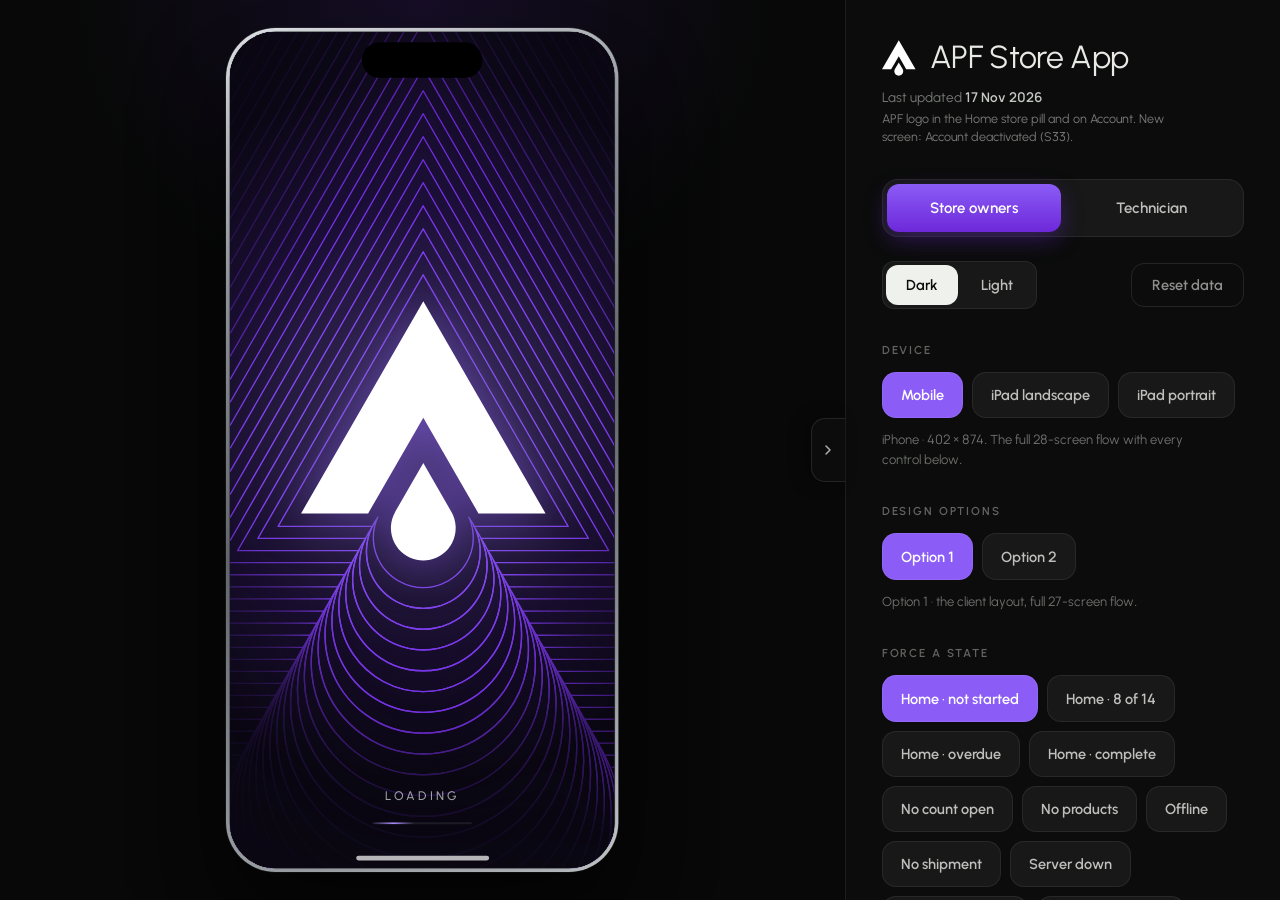
==== store-app/index.html @ 47cf681b "Store app prototype: 129–131 APF logo, Account watermark, Account deactivated screen" ====
<!doctype html>
<html lang="en">
  <head>
    <meta charset="UTF-8" />
    <link rel="icon" type="image/svg+xml" href="./assets/apf-icon-WhAL2Us3.svg" />
    <meta name="viewport" content="width=device-width, initial-scale=1.0" />
    <title>APF Store App · Prototype</title>
    <script type="module" crossorigin src="./assets/index-B27rGBR6.js"></script>
    <link rel="stylesheet" crossorigin href="./assets/index-BzJFptZw.css">
  </head>
  <body>
    <div id="root"></div>
  </body>
</html>
---- store-app/assets/index-BzJFptZw.css ----
._wrap_bd04f_1{flex:none;height:100vh;transition:width .32s cubic-bezier(.22,.9,.24,1),min-width .32s cubic-bezier(.22,.9,.24,1);position:relative}._handle_bd04f_7{color:#e8eae6bf;z-index:5;background:#0b0c0b;border:1px solid #ffffff1a;border-right:0;border-radius:14px 0 0 14px;justify-content:center;align-items:center;width:34px;height:64px;display:flex;position:absolute;top:50%;left:-34px;transform:translateY(-50%);box-shadow:-6px 0 18px #0000004d}._clip_bd04f_25{width:100%;height:100vh;overflow:hidden}._body_bd04f_26{background:#0b0c0b;border-left:1px solid #ffffff12;flex-direction:column;gap:34px;width:min(520px,34vw);min-width:400px;height:100vh;padding:40px 36px 56px;font-size:15px;display:flex;overflow-y:auto}._top_bd04f_40{flex-direction:column;align-items:flex-start;gap:12px;display:flex}._brand_bd04f_41{align-items:center;gap:14px;display:flex}._logo_bd04f_42{filter:invert();width:34px;height:36px}._name_bd04f_43{letter-spacing:-.02em;white-space:nowrap;font-size:32px;font-weight:400;line-height:1.1}._current_bd04f_44{color:#e8eae680;white-space:nowrap;font-size:13.5px}._current_bd04f_44 b{color:#e8eae6d9;font-weight:600}._updated_bd04f_46{flex-direction:column;gap:4px;display:flex}._change_bd04f_47{color:#e8eae680;max-width:300px;font-size:12.5px;line-height:1.4}._row_bd04f_49{align-items:center;gap:10px;display:flex}._segment_bd04f_50{background:#ffffff0d;border:1px solid #ffffff12;border-radius:12px;gap:3px;padding:3px;display:flex}._seg_bd04f_50{color:#e8eae6cc;white-space:nowrap;border-radius:12px;padding:11px 20px;font-size:14.5px;font-weight:600;transition:background .2s,color .2s}._segOn_bd04f_67{color:#0b0c0b;background:#eef1ec}._reset_bd04f_68{color:#e8eae699;white-space:nowrap;border:1px solid #ffffff1a;border-radius:13px;margin-left:auto;padding:12px 20px;font-size:14.5px;font-weight:600}._label_bd04f_79{letter-spacing:.16em;text-transform:uppercase;color:#e8eae666;margin-bottom:15px;font-size:11.5px;font-weight:600}._chips_bd04f_87{flex-wrap:wrap;gap:9px;display:flex}._chip_bd04f_87{color:#e8eae6cc;white-space:nowrap;background:#ffffff0d;border:1px solid #ffffff12;border-radius:14px;padding:13px 18px;font-size:14.5px;font-weight:600;transition:background .18s}._chipOn_bd04f_99{color:#fff;background:#8b5cf6}._note_bd04f_100{color:#e8eae673;margin-top:12px;font-size:13px;line-height:1.55}._list_bd04f_102{grid-template-columns:minmax(0,1fr);gap:6px;display:grid}._item_bd04f_103{background:#ffffff08;border:1px solid #ffffff0d;border-radius:14px;align-items:center;gap:13px;min-width:0;padding:15px 18px;transition:background .18s;display:flex}._itemOn_bd04f_114{background:linear-gradient(#8b5cf6,#6d28d9)}._code_bd04f_115{color:#e8eae659;flex:none;width:30px;font:600 12px ui-monospace,monospace}._itemLabel_bd04f_116{color:#e8eae6bf;white-space:nowrap;text-overflow:ellipsis;font-size:15.5px;font-weight:500;overflow:hidden}._itemOn_bd04f_114 ._itemLabel_bd04f_116{color:#fff}._roles_bd04f_118{background:#ffffff0d;border:1px solid #ffffff12;border-radius:16px;grid-template-columns:1fr 1fr;gap:4px;margin-bottom:-10px;padding:4px;display:grid}._role_bd04f_118{color:#e8eae6cc;text-align:center;border-radius:12px;height:48px;font-size:15px;font-weight:600;transition:background .2s,color .2s}._roleOn_bd04f_137{color:#fff;background:linear-gradient(#8b5cf6,#6d28d9);box-shadow:0 8px 22px #6d28d959}._bar_3duxo_1{background:var(--bar);-webkit-backdrop-filter:blur(28px)saturate(180%);border:1px solid var(--edge2);box-shadow:var(--shadow);z-index:5;border-radius:999px;align-items:center;gap:6px;padding:6px;display:flex;position:absolute;bottom:26px;left:50%;transform:translate(-50%)}._tab_3duxo_18{--ease:cubic-bezier(.32,.72,0,1);background:var(--surf2);height:52px;color:var(--muted);transition:padding .34s var(--ease), background .26s ease, color .26s ease, box-shadow .26s ease;border-radius:999px;align-items:center;padding:0 15px;display:flex;position:relative;overflow:hidden}._active_3duxo_31{background:var(--accent-fill);color:var(--primary-ink);box-shadow:0 8px 22px var(--accent-glow);padding:0 20px 0 15px}._icon_3duxo_32{flex:none;justify-content:center;align-items:center;width:26px;height:26px;display:flex}._label_3duxo_33{opacity:0;white-space:nowrap;letter-spacing:-.01em;max-width:0;transition:max-width .34s var(--ease), margin-left .34s var(--ease), opacity .22s ease;margin-left:0;font-size:14px;font-weight:600;overflow:hidden}._active_3duxo_31 ._label_3duxo_33{opacity:1;max-width:140px;margin-left:9px}._dot_3duxo_45{background:var(--signal);width:7px;height:7px;box-shadow:0 0 8px var(--signal-glow);border-radius:50%;position:absolute;top:11px;right:11px}._badge_3duxo_55{background:var(--accent-fill);min-width:17px;height:17px;color:var(--primary-ink);box-shadow:0 0 0 2px var(--bar);border-radius:999px;justify-content:center;align-items:center;padding:0 5px;font-size:10.5px;font-weight:700;display:flex;position:absolute;top:7px;right:6px}._splash_d7ooq_1{z-index:40;cursor:pointer;background:radial-gradient(120% 46% at 50% 0,#180e2c 0%,#0f0920 44%,#08060f 100%),radial-gradient(82% 30% at 50% -6%,#8b5cf642,#0000 70%),#08060f;position:absolute;inset:0;overflow:hidden}._art_d7ooq_13{opacity:0;animation:.9s cubic-bezier(.22,.9,.24,1) both _apf-artUp_d7ooq_1;position:absolute;inset:0}._layer_d7ooq_14{object-fit:cover;width:100%;height:100%;display:block;position:absolute;inset:0}._overlay_d7ooq_15{pointer-events:none}._sweep_d7ooq_18{pointer-events:none;filter:drop-shadow(0 0 9px #8b5cf6bf);opacity:.9;animation:4.6s cubic-bezier(.32,0,.72,.62) 1.5s infinite _sweepRing_d7ooq_1;-webkit-mask-image:radial-gradient(circle closest-side at 50% 59.5%,#0000 55%,#000 78%,#0000 100%);mask-image:radial-gradient(circle closest-side at 50% 59.5%,#0000 55%,#000 78%,#0000 100%);-webkit-mask-position:50% 59.5%;mask-position:50% 59.5%;-webkit-mask-size:20% 20%;mask-size:20% 20%;-webkit-mask-repeat:no-repeat;mask-repeat:no-repeat}._halo_d7ooq_33{pointer-events:none;background:radial-gradient(circle,#a78bfa57,#7c3aed21 42%,#0000 68%);border-radius:50%;width:190%;padding-bottom:190%;animation:5.5s ease-in-out 1.6s infinite _apf-halo_d7ooq_1;position:absolute;top:47.5%;left:50%;transform:translate(-50%,-50%)}._markWrap_d7ooq_46{animation:.8s cubic-bezier(.22,.9,.24,1) .62s both _apf-markUp_d7ooq_1;position:absolute;inset:0}._mark_d7ooq_46{filter:drop-shadow(0 0 26px #8b5cf68c);width:100%;height:100%;display:block;position:absolute;inset:0}._loading_d7ooq_49{flex-direction:column;align-items:center;gap:20px;animation:.8s ease-out 1.25s both _apf-fadeUp_d7ooq_1;display:flex;position:absolute;bottom:46px;left:0;right:0}._loadingText_d7ooq_60{letter-spacing:.26em;text-transform:uppercase;color:#ffffff9e;white-space:nowrap;font-size:13px;font-weight:500}._bar_d7ooq_61{background:#ffffff14;border-radius:2px;width:104px;height:2px;position:relative;overflow:hidden}._barLight_d7ooq_62{background:linear-gradient(90deg,#0000,#a78bfa,#0000);border-radius:2px;width:42%;animation:1.5s ease-in-out infinite _apf-sweep_d7ooq_1;position:absolute;inset:0}@keyframes _apf-artUp_d7ooq_1{0%{opacity:0;transform:scale(1.03)}to{opacity:1;transform:none}}@keyframes _apf-markUp_d7ooq_1{0%{opacity:0;transform:translateY(14px)scale(.97)}to{opacity:1;transform:none}}@keyframes _apf-halo_d7ooq_1{0%,to{opacity:.4;transform:translate(-50%,-50%)scale(1)}50%{opacity:.7;transform:translate(-50%,-50%)scale(1.08)}}@keyframes _apf-fadeUp_d7ooq_1{0%{opacity:0;transform:translateY(10px)}to{opacity:1;transform:none}}@keyframes _apf-sweep_d7ooq_1{0%{transform:translate(-100%)}to{transform:translate(240%)}}@keyframes _sweepRing_d7ooq_1{0%{-webkit-mask-size:20% 20%;mask-size:20% 20%}to{-webkit-mask-size:507% 507%;mask-size:507% 507%}}._btn_2v7ob_2{cursor:pointer;border-radius:999px;flex:none;justify-content:center;align-items:center;gap:8px;width:100%;height:52px;font-size:16px;font-weight:600;display:flex}._md_2v7ob_15{height:52px;font-size:15.5px}._sm_2v7ob_16{height:48px;font-size:14px}._primary_2v7ob_17{background:var(--primary);color:var(--primary-ink);box-shadow:var(--primary-glow)}._off_2v7ob_18{background:var(--btn-off);color:var(--btn-off-ink)}._secondary_2v7ob_19{background:var(--surf-flat);border:1px solid var(--edge2);color:var(--text)}._outline_2v7ob_20{border:1px solid var(--edge2);color:var(--text)}._danger_2v7ob_21{border:1px solid var(--danger-edge);color:var(--danger)}._text_2v7ob_22{height:44px;color:var(--muted);font-size:14px}._field_2v7ob_25{background:var(--surf-flat);border:1px solid var(--edge2);border-radius:16px;align-items:center;gap:12px;height:54px;padding:0 16px;display:flex}._fieldIcon_2v7ob_35{color:var(--muted);flex:none;display:flex}._input_2v7ob_36{min-width:0;color:var(--text);background:0 0;border:0;outline:none;flex:1;font-size:16px}._card_2v7ob_39{background:var(--surf);border:1px solid var(--edge);border-radius:20px}._badge_2v7ob_41{background:var(--surf2);color:var(--muted);border-radius:50%;flex:none;justify-content:center;align-items:center;display:flex}._notice_2v7ob_50{background:var(--surf2);border-radius:14px;gap:10px;padding:12px 14px;font-size:13px;line-height:1.45;display:flex}._noticeIcon_2v7ob_59{color:var(--muted);flex:none;display:flex}._kicker_2v7ob_60{letter-spacing:.08em;text-transform:uppercase;color:var(--muted);font-size:11px;font-weight:600}._stepper_2v7ob_63{background:var(--surf2);border-radius:999px;flex:none;align-items:center;gap:2px;padding:3px;display:flex}._stepBtn_2v7ob_64{width:40px;height:40px;color:var(--muted);border-radius:50%;flex:none;justify-content:center;align-items:center;display:flex}._stepPlus_2v7ob_71{background:var(--accent-fill);color:var(--primary-ink)}._stepValue_2v7ob_72{text-align:center;font-size:18px;font-weight:600}._toggle_2v7ob_75{border-radius:999px;flex:none;width:50px;height:29px;transition:background .2s;position:relative}._knob_2v7ob_76{background:#fff;border-radius:50%;width:23px;height:23px;transition:left .2s;position:absolute;top:3px;box-shadow:0 2px 6px #0000004d}._rules_2v7ob_86{flex-direction:column;gap:10px;display:flex}._rule_2v7ob_86{white-space:nowrap;align-items:center;gap:10px;font-size:13px;font-weight:500;display:flex}._ruleMark_2v7ob_88{width:18px;height:18px;color:var(--primary-ink);border:1.5px solid;border-radius:50%;flex:none;justify-content:center;align-items:center;display:inline-flex}._selects_2v7ob_98{align-items:flex-start;gap:8px;display:flex}._select_2v7ob_98{flex:0 auto;min-width:0;max-width:100%}._selectPill_2v7ob_100{background:var(--surf);border:1px solid var(--edge);cursor:pointer;border-radius:14px;align-items:center;gap:7px;max-width:100%;height:38px;padding:0 12px;display:flex}._selectValue_2v7ob_110{color:var(--text);white-space:nowrap;text-overflow:ellipsis;font-size:13px;font-weight:500;overflow:hidden}._selectCount_2v7ob_111{color:var(--faint);flex:none;font-size:12px;font-weight:600}._caret_2v7ob_112{color:var(--faint);flex:none;transition:transform .22s;display:flex}._menu_2v7ob_113{background:var(--surf);border:1px solid var(--edge);box-shadow:var(--shadow);border-radius:16px;margin-top:8px;padding:5px;animation:.22s ease-out rise}._option_2v7ob_122{cursor:pointer;border-radius:12px;align-items:center;gap:8px;width:100%;padding:11px;display:flex}._optionLabel_2v7ob_123{white-space:nowrap;text-overflow:ellipsis;flex:1;min-width:0;font-size:14px;overflow:hidden}._optionCount_2v7ob_124{flex:none;font-size:12px;font-weight:600}._optionOn_2v7ob_125{background:var(--accent-soft);color:var(--accent)}._selectPill_2v7ob_100:focus-visible{outline:2px solid var(--accent);outline-offset:2px}._selectFloat_2v7ob_128{position:relative}._menuFloat_2v7ob_129{z-index:40;width:max-content;min-width:100%;max-width:min(320px,100vw - 40px);position:absolute;top:100%;left:0}._menuRight_2v7ob_130{left:auto;right:0}._screen_tojtx_2{z-index:1;flex-direction:column;flex:1;min-height:0;animation:.2s ease-out rise;display:flex;position:relative}._padded_tojtx_12{padding:0 24px 36px;animation-duration:.25s}._header_tojtx_14{padding:0 20px 18px}._headerRow_tojtx_15{justify-content:space-between;align-items:center;gap:12px;display:flex}._title_tojtx_16{letter-spacing:-.025em;margin-top:18px;font-size:30px;font-weight:400;line-height:1.1;animation:.5s cubic-bezier(.22,.9,.24,1) 40ms both reveal}._sub_tojtx_25{color:var(--muted);margin-top:7px;font-size:13px;animation:.5s cubic-bezier(.22,.9,.24,1) .1s both reveal}._recess_tojtx_34{background:var(--recess);border-top:1px solid var(--edge2);box-shadow:var(--recess-shadow);border-radius:26px 26px 0 0;flex:1;overflow:auto}._back_tojtx_43{cursor:pointer;flex:none;align-self:flex-start;align-items:center;gap:10px;display:inline-flex}._backCircle_tojtx_44{background:var(--surf-flat);border:1px solid var(--edge);width:34px;height:34px;color:var(--text);border-radius:50%;flex:none;justify-content:center;align-items:center;display:flex}._backLabel_tojtx_53{color:var(--muted);white-space:nowrap;font-size:14px;font-weight:500}._footer_tojtx_56{background:var(--fade);padding:26px 20px 34px;position:absolute;bottom:0;left:0;right:0}._title_120gy_2{letter-spacing:-.025em;font-size:30px;font-weight:400;line-height:1.1}._body_120gy_3{color:var(--muted);font-size:14px;line-height:1.5}._strong_120gy_4{color:var(--text);font-weight:600}._narrow_120gy_5{max-width:290px;margin:0 auto}._push_120gy_6{margin-top:auto}._gap12_120gy_7{margin-top:12px}._gap16_120gy_8{margin-top:16px}._gap28_120gy_9{margin-top:28px}._error_15yvm_1{background:var(--surf);border:1px solid var(--edge);text-align:left;border-radius:14px;gap:10px;padding:12px 14px;font-size:13.5px;line-height:1.45;display:flex}._errorIcon_15yvm_12{color:var(--danger);flex:none;padding-top:1px;display:flex}._errorText_15yvm_13{flex:1;min-width:0}._amber_15yvm_14 ._errorIcon_15yvm_12{color:var(--late-text)}._confirm_15yvm_16{text-align:center;flex-direction:column;align-items:center;width:100%;max-width:520px;margin:auto;display:flex}._disc_15yvm_17{background:color-mix(in srgb, var(--accent) 15%, transparent);width:56px;height:56px;color:var(--accent);border-radius:50%;flex:none;justify-content:center;align-items:center;animation:.45s cubic-bezier(.34,1.4,.64,1) both pop;display:flex}._discNeutral_15yvm_26{background:var(--surf2);color:var(--muted)}._title_15yvm_27{letter-spacing:-.015em;margin-top:18px;font-size:22px;font-weight:500;line-height:1.25}._body_15yvm_28{max-width:320px;color:var(--muted);margin-top:8px;font-size:14px;line-height:1.55}._summary_15yvm_29{text-align:left;width:100%}._actions_15yvm_30{flex-direction:column;align-items:center;gap:4px;width:100%;margin-top:24px;display:flex}._tel_15yvm_32{color:var(--accent);white-space:nowrap;font-weight:600;text-decoration:none}._link_15yvm_35{height:44px;color:var(--accent);align-items:center;padding:0 8px;font-size:14px;font-weight:600;display:inline-flex}._fieldError_15yvm_37._fieldError_15yvm_37{border-color:var(--danger)}._fieldMsg_15yvm_39{color:var(--danger);align-items:center;gap:6px;margin:-2px 4px 0;font-size:13px;font-weight:500;display:flex}._fieldMsg_15yvm_39 svg{flex:none}._logoRow_y7i60_1{justify-content:center;margin-top:64px;display:flex}._logo_y7i60_1{background:var(--surf);border:1px solid var(--edge2);width:104px;height:104px;box-shadow:var(--shadow);border-radius:30px;justify-content:center;align-items:center;display:flex}._logo_y7i60_1 img{width:45px;height:47px;filter:var(--logo)}._title_y7i60_11{text-align:center;letter-spacing:-.025em;margin-top:40px;font-size:30px;font-weight:400;line-height:1.1}._sub_y7i60_12{text-align:center;color:var(--muted);margin-top:9px;font-size:14px}._fields_y7i60_13{flex-direction:column;gap:10px;margin-top:32px;display:flex}._links_y7i60_14{justify-content:center;gap:20px;margin-top:20px;font-size:14px;font-weight:600;display:flex}._forgot_y7i60_15{color:var(--muted)}._request_y7i60_16{color:var(--accent)}._status_y7i60_18{background:var(--surf);border:1px solid var(--edge);text-align:left;border-radius:18px;align-items:center;gap:13px;margin-top:auto;padding:15px 18px;display:flex}._statusText_y7i60_29{flex:1;min-width:0}._statusTitle_y7i60_30{white-space:nowrap;text-overflow:ellipsis;font-size:14.5px;font-weight:600;overflow:hidden}._statusSub_y7i60_31{color:var(--muted);white-space:nowrap;text-overflow:ellipsis;margin-top:3px;font-size:12.5px;overflow:hidden}._chevron_y7i60_32{color:var(--faint);flex:none;display:flex}._title_117h3_1{margin-top:40px}._intro_117h3_2{margin-top:8px}._help_117h3_3{color:var(--muted);text-align:center;margin-top:16px;font-size:13px;line-height:1.5}._sub_1o00p_1{color:var(--muted);margin-top:7px;font-size:13px;animation:.5s cubic-bezier(.22,.9,.24,1) .1s both reveal}._fields_1o00p_8{flex-direction:column;gap:10px;display:flex}._known_1o00p_9{background:var(--accent-soft);border-radius:16px;padding:14px 16px;font-size:13px;line-height:1.5}._knownLink_1o00p_10{cursor:pointer;font-weight:600;text-decoration:underline}._required_1o00p_11{color:var(--faint);flex:none;font-size:11.5px;font-weight:600}._picker_1o00p_13{position:relative}._tags_1o00p_14{background:var(--surf-flat);border:1px solid var(--edge2);border-radius:16px;flex-wrap:wrap;align-items:center;gap:7px;min-height:54px;padding:8px 14px 8px 16px;display:flex}._tagsIcon_1o00p_26{color:var(--muted);flex:none;margin-right:5px;display:flex}._tag_1o00p_14{background:var(--accent-soft);color:var(--accent);border-radius:999px;align-items:center;gap:6px;padding:6px 8px 6px 11px;font-size:13px;font-weight:600;animation:.16s ease-out rise;display:flex}._tagRemove_1o00p_39{cursor:pointer;opacity:.7;display:flex}._query_1o00p_40{min-width:110px;height:36px;color:var(--text);background:0 0;border:0;outline:none;flex:1;padding:0;font-size:16px}._results_1o00p_42{background:var(--surf-flat);border:1px solid var(--edge2);box-shadow:var(--shadow);border-radius:16px;margin-top:6px;animation:.16s ease-out rise;overflow:hidden}._result_1o00p_42{border-top:1px solid var(--edge);background:var(--surf-flat);align-items:center;gap:12px;width:100%;padding:13px 15px;display:flex}._resultOn_1o00p_60{background:var(--accent-soft)}._resultIcon_1o00p_61{color:var(--faint);flex:none;display:flex}._resultText_1o00p_62{flex:1;min-width:0}._resultCity_1o00p_63{white-space:nowrap;text-overflow:ellipsis;font-size:14.5px;font-weight:500;overflow:hidden}._resultNo_1o00p_64{color:var(--muted);margin-top:2px;font-size:12px}._resultCheck_1o00p_65{color:var(--accent);flex:none;display:flex}._noResults_1o00p_66{background:var(--surf-flat);border:1px solid var(--edge2);color:var(--muted);border-radius:16px;margin-top:6px;padding:14px 15px;font-size:13px;animation:.16s ease-out rise}._hint_1o00p_76{color:var(--muted);margin-top:9px;padding:0 4px;font-size:12.5px;line-height:1.5}._send_1o00p_77{margin-top:16px}._card_184fr_1{margin-top:24px;padding:18px 20px}._animated_184fr_2{animation:.5s ease-out .28s both riseIn}._head_184fr_3{border-bottom:1px solid var(--edge);padding-bottom:16px}._headText_184fr_4{letter-spacing:.1em;text-transform:uppercase;color:var(--muted);font-size:11px;font-weight:600}._list_184fr_5{flex-direction:column;margin-top:16px;display:flex}._step_184fr_6{align-items:flex-start;gap:14px;display:flex}._rail_184fr_7{flex-direction:column;flex:none;align-self:stretch;align-items:center;display:flex}._dot_184fr_8{border:1.5px solid;border-radius:50%;flex:none;justify-content:center;align-items:center;width:26px;height:26px;font-size:11.5px;font-weight:600;display:flex}._done_184fr_17{background:var(--accent-fill);color:var(--primary-ink);border-color:#0000}._active_184fr_18{background:var(--accent-soft);border-color:var(--accent-fill);color:var(--accent)}._todo_184fr_19{background:var(--surf-flat);border-color:var(--edge2);color:var(--muted)}._line_184fr_20{background:var(--edge2);border-radius:1px;flex:1;width:1.5px;min-height:22px}._lineDone_184fr_21{background:var(--accent-fill)}._text_184fr_22{flex:1;min-width:0;padding-bottom:20px}._step_184fr_6:last-child ._text_184fr_22{padding-bottom:0}._titleRow_184fr_24{justify-content:space-between;align-items:center;gap:10px;display:flex}._title_184fr_24{color:var(--text);letter-spacing:-.01em;white-space:nowrap;min-width:0;font-size:14.5px;font-weight:500}._titleTodo_184fr_26{color:var(--muted)}._pill_184fr_27{background:var(--surf2);color:var(--muted);white-space:nowrap;border-radius:999px;flex:none;padding:4px 9px;font-size:11.5px;font-weight:600}._sub_184fr_37{color:var(--muted);margin-top:4px;font-size:12.5px;line-height:1.45}._back_1e6q7_2{width:100%;animation:.45s ease-out .62s both riseIn}._back_19oc9_1{flex:none;align-self:flex-start;margin-left:-4px}._title_19oc9_2{margin-top:18px}._intro_19oc9_3{color:var(--muted);margin-top:7px;font-size:13px;line-height:1.5}._link_19oc9_4{color:var(--accent);font-weight:600}._foot_19oc9_5{text-align:center;color:var(--muted);margin-top:12px;padding:0 12px;font-size:12px;line-height:1.5}._title_13um3_1{margin-top:44px}._intro_13um3_2{margin-top:8px}._fields_13um3_3{flex-direction:column;gap:10px;margin-top:28px;display:flex}._eye_13um3_4{color:var(--faint);flex:none;margin:-4px;padding:4px;display:flex}._rules_13um3_5{margin-top:18px}._screen_y3qvd_2{padding:0 20px 48px}._top_y3qvd_3{justify-content:flex-end;display:flex}._signOut_y3qvd_4{background:var(--surf-flat);border:1px solid var(--edge2);border-radius:999px;align-items:center;gap:8px;height:38px;padding:0 14px 0 12px;font-size:14px;font-weight:600;display:flex}._signOut_y3qvd_4 svg{color:var(--muted)}._body_y3qvd_14{text-align:center;flex-direction:column;flex:1;justify-content:center;align-items:center;width:100%;max-width:360px;margin:0 auto;padding-bottom:40px;display:flex}._disc_y3qvd_16{background:var(--danger-soft);width:56px;height:56px;color:var(--danger);border-radius:50%;justify-content:center;align-items:center;animation:.45s cubic-bezier(.34,1.4,.64,1) both pop;display:flex}._title_y3qvd_24{letter-spacing:-.015em;margin-top:18px;font-size:22px;font-weight:500;line-height:1.25}._sub_y3qvd_25{color:var(--muted);margin-top:8px;font-size:14px;line-height:1.55}._reason_y3qvd_27{background:var(--surf);border:1px solid var(--edge);text-align:left;border-radius:18px;width:100%;margin-top:24px;padding:16px 18px}._label_y3qvd_28{letter-spacing:.08em;text-transform:uppercase;color:var(--faint);font-size:10.5px;font-weight:600}._text_y3qvd_29{overflow-wrap:anywhere;margin-top:6px;font-size:14.5px;line-height:1.55}._contact_y3qvd_31{background:var(--surf);border:1px solid var(--edge);text-align:left;border-radius:18px;width:100%;margin-top:12px;overflow:hidden}._contactHead_y3qvd_32{letter-spacing:.08em;text-transform:uppercase;color:var(--faint);padding:14px 18px 4px;font-size:10.5px;font-weight:600}._row_y3qvd_33{min-height:60px;color:inherit;align-items:center;gap:12px;padding:10px 14px 10px 18px;text-decoration:none;display:flex}._row_y3qvd_33+._row_y3qvd_33{border-top:1px solid var(--edge)}._rowIcon_y3qvd_35{background:var(--accent-soft);width:36px;height:36px;color:var(--accent);border-radius:12px;flex:none;justify-content:center;align-items:center;display:flex}._rowText_y3qvd_36{flex-direction:column;flex:1;gap:1px;min-width:0;display:flex}._rowLabel_y3qvd_37{color:var(--muted);font-size:12px}._rowValue_y3qvd_38{overflow-wrap:anywhere;font-size:14.5px;font-weight:600}._rowGo_y3qvd_39{color:var(--faint);flex:none;display:flex}._img_82z3e_1{background-position:50%;background-repeat:no-repeat;background-size:contain;position:absolute;inset:0}._framed_82z3e_2{inset:1px}._search_82z3e_4{background:var(--surf-flat);border:1px solid var(--edge);align-items:center;gap:10px;padding:0 14px;display:flex}._searchIcon_82z3e_5{color:var(--faint);display:flex}._searchInput_82z3e_6{color:var(--text);background:0 0;border:0;outline:none;flex:1;min-width:0;font-size:15px}._avatarImg_82z3e_8{object-fit:cover;width:100%;height:100%;display:block}._initials_82z3e_9{background:var(--surf3);color:var(--text);justify-content:center;align-items:center;font-weight:600;display:flex}._sub_82z3e_11{color:var(--muted);margin-top:7px;font-size:13px;animation:.5s cubic-bezier(.22,.9,.24,1) .1s both reveal}._techBanner_82z3e_20{background:var(--surf-flat);border:1px solid var(--edge);color:var(--muted);border-radius:10px;align-items:center;gap:8px;padding:7px 12px;font-size:12.5px;line-height:1.4;display:flex}._techIcon_82z3e_32{color:var(--muted);flex:none;display:flex}._greeting_nfd7e_1{color:var(--muted);font-size:13.5px;font-weight:500}._actions_nfd7e_2{flex:none;align-items:center;gap:8px;display:flex}._msgBtn_nfd7e_3{background:var(--surf-flat);border:1px solid var(--edge2);width:36px;height:36px;color:var(--text);border-radius:50%;justify-content:center;align-items:center;display:flex;position:relative}._msgDot_nfd7e_12{background:var(--signal);border:2px solid var(--bg);border-radius:50%;width:8px;height:8px;position:absolute;top:6px;right:7px}._avatar_nfd7e_19{background:var(--accent-soft);border-radius:50%;flex:none;width:36px;height:36px;overflow:hidden}._avatar_nfd7e_19 img{object-fit:cover;width:36px;height:36px;display:block}._search_nfd7e_21{border-radius:14px;height:46px;margin-top:16px}._list_nfd7e_23{flex-direction:column;gap:8px;display:flex}._row_nfd7e_24{background:var(--surf);border:1px solid var(--edge);border-radius:20px;align-items:center;gap:14px;padding:16px;display:flex}._badge_nfd7e_33{background:var(--surf2);width:42px;height:42px;color:var(--muted);border-radius:50%;flex:none;justify-content:center;align-items:center;display:flex}._text_nfd7e_41{flex:1;min-width:0;display:block}._noRow_nfd7e_42{align-items:center;gap:8px;display:flex}._storeNo_nfd7e_43{letter-spacing:.02em;color:var(--muted);white-space:nowrap;font-size:12px;font-weight:600}._newDot_nfd7e_44{background:var(--accent);border-radius:50%;flex:none;width:7px;height:7px}._city_nfd7e_45{letter-spacing:-.01em;color:var(--text);white-space:nowrap;text-overflow:ellipsis;margin-top:3px;font-size:17px;font-weight:500;display:block;overflow:hidden}._statusRow_nfd7e_52{align-items:center;gap:6px;margin-top:7px;display:flex}._status_nfd7e_52{color:var(--muted);white-space:nowrap;font-size:12.5px;font-weight:600}._sep_nfd7e_54{background:var(--faint);border-radius:50%;flex:none;width:3px;height:3px}._last_nfd7e_55{color:var(--faint);white-space:nowrap;font-size:12.5px}._chevron_nfd7e_56{color:var(--faint)}._overdue_nfd7e_58{border-color:var(--late-edge)}._overdue_nfd7e_58 ._badge_nfd7e_33{background:var(--late-soft);color:var(--late-text)}._overdue_nfd7e_58 ._status_nfd7e_52{color:var(--late-text)}._done_nfd7e_61 ._badge_nfd7e_33{color:var(--ok,#22c55e)}._done_nfd7e_61 ._city_nfd7e_45{color:var(--muted)}._empty_nfd7e_65{text-align:center;flex-direction:column;flex:1;justify-content:center;align-items:center;padding:0 32px 80px;display:flex}._emptyIcon_nfd7e_66{background:var(--surf2);width:56px;height:56px;color:var(--muted);border-radius:16px;justify-content:center;align-items:center;display:flex}._emptyTitle_nfd7e_67{letter-spacing:-.01em;margin-top:16px;font-size:20px;font-weight:500}._emptyBody_nfd7e_68{color:var(--muted);max-width:300px;margin-top:6px;font-size:14px;line-height:1.5}._emptyPill_nfd7e_69{background:var(--surf2);height:40px;color:var(--text);border-radius:999px;align-items:center;gap:8px;margin-top:20px;padding:0 16px;font-size:14px;font-weight:600;text-decoration:none;display:inline-flex}._emptyPill_nfd7e_69 svg{color:var(--accent)}._emptyLink_nfd7e_71{min-height:44px;color:var(--accent);margin-top:6px;padding:0 12px;font-size:14px;font-weight:600}._allDone_nfd7e_73{text-align:center;color:var(--muted);margin-top:8px;font-size:13px}._noMatch_nfd7e_76{text-align:center;padding:36px 16px}._noMatchTitle_nfd7e_77{letter-spacing:-.01em;overflow-wrap:anywhere;font-size:16px;font-weight:500}._noMatchSub_nfd7e_78{color:var(--muted);margin-top:6px;font-size:14px}._tag_vbx4h_2{white-space:nowrap;color:#fff;-webkit-backdrop-filter:blur(10px);background:#ffffff24;border:1px solid #ffffff38;border-radius:999px;align-items:center;max-width:100%;font-weight:600;display:inline-flex;overflow:hidden}._phone_vbx4h_16{gap:7px;height:30px;padding:0 12px 0 3px;font-size:12.5px}._ipad_vbx4h_17{gap:8px;height:34px;padding:0 14px 0 4px;font-size:13.5px}._icon_vbx4h_18{color:#4a1596;background:#fff;border-radius:50%;flex:none;place-items:center;display:grid}._phone_vbx4h_16 ._icon_vbx4h_18{width:22px;height:22px}._ipad_vbx4h_17 ._icon_vbx4h_18{width:26px;height:26px}._icon_vbx4h_18 svg{width:62%;height:62%;overflow:visible}._ok_vbx4h_22 ._icon_vbx4h_18{color:#0b0a12;background:#5bd28a}._late_vbx4h_23 ._icon_vbx4h_18{background:var(--late);color:var(--late-ink)}._ok_vbx4h_22 ._icon_vbx4h_18 svg,._late_vbx4h_23 ._icon_vbx4h_18 svg{width:72%;height:72%}._stores_vbx4h_25 ._icon_vbx4h_18 svg{width:56%;height:56%}._label_vbx4h_26{text-overflow:ellipsis;min-width:0;overflow:hidden}._collapse_vbx4h_29{-webkit-backdrop-filter:none;background:0 0;border:0;gap:0;height:auto;padding:0}._collapse_vbx4h_29 ._label_vbx4h_26{display:none}._collapse_vbx4h_29 ._icon_vbx4h_18{width:30px;height:30px}._due_vbx4h_34 path:nth-child(2){transform-box:view-box;transform-origin:12px 12px;animation:4s linear infinite _hand_vbx4h_1}._live_vbx4h_35 svg{animation:2.4s cubic-bezier(.6,0,.4,1) infinite _flip_vbx4h_1}._ok_vbx4h_22 path{stroke-dasharray:14;stroke-dashoffset:14px;animation:3s ease-out infinite _draw_vbx4h_1}._late_vbx4h_23 ._icon_vbx4h_18{animation:2.2s ease-in-out infinite _nudge_vbx4h_1}._stores_vbx4h_25 svg{animation:3.2s ease-in-out infinite _hop_vbx4h_1}@keyframes _hop_vbx4h_1{0%,70%,to{transform:translateY(0)}85%{transform:translateY(-6.25%)}}@keyframes _hand_vbx4h_1{to{transform:rotate(360deg)}}@keyframes _flip_vbx4h_1{0%,70%{transform:rotate(0)}to{transform:rotate(180deg)}}@keyframes _draw_vbx4h_1{0%{stroke-dashoffset:14px}25%,85%{stroke-dashoffset:0;opacity:1}to{stroke-dashoffset:0;opacity:0}}@keyframes _nudge_vbx4h_1{0%,60%,to{transform:scale(1)}70%{transform:scale(1.15)rotate(-8deg)}80%{transform:scale(1.15)rotate(8deg)}90%{transform:scale(1)}}@media (prefers-reduced-motion:reduce){._tag_vbx4h_2 *,._late_vbx4h_23 ._icon_vbx4h_18{animation:none!important}._ok_vbx4h_22 path{stroke-dashoffset:0}}._top_jbnso_1{justify-content:space-between;align-items:center;padding:0 20px;display:flex}._storePill_jbnso_2{background:var(--surf-flat);border:1px solid var(--edge2);border-radius:999px;align-items:center;gap:8px;height:38px;padding:0 14px;display:flex}._storeId_jbnso_12{font-size:14px;font-weight:600}._storeCity_jbnso_13{color:var(--muted);white-space:nowrap;font-size:14px;font-weight:500}._bell_jbnso_14{background:var(--surf-flat);border:1px solid var(--edge);border-radius:50%;flex:none;justify-content:center;align-items:center;width:38px;height:38px;display:flex;position:relative}._bellDot_jbnso_23{background:var(--signal);border:2px solid var(--bg);border-radius:50%;width:8px;height:8px;position:absolute;top:9px;right:10px}._avatar_jbnso_30{background:var(--accent-soft);border-radius:50%;flex:none;width:38px;height:38px;overflow:hidden}._avatar_jbnso_30 img{object-fit:cover;width:38px;height:38px;display:block}._scroll_jbnso_34{flex:1;padding:26px 20px 120px;overflow:auto;-webkit-mask-image:linear-gradient(#0000 0,#000 16px);mask-image:linear-gradient(#0000 0,#000 16px)}._greeting_jbnso_35{color:var(--muted);font-size:14px}._title_jbnso_36{letter-spacing:-.025em;margin-top:4px;font-size:30px;font-weight:400;line-height:1.1}._firstRun_jbnso_37{background:var(--surf-flat);border:1px solid var(--edge);border-radius:14px;align-items:flex-start;gap:10px;margin-top:14px;padding:12px 14px;font-size:13px;line-height:1.45;display:flex}._dismiss_jbnso_49{color:var(--muted);flex:none;margin:1px -2px 0 0;padding:2px;display:flex}._hero_jbnso_51{box-shadow:var(--hero-shadow);border-radius:26px;margin-top:14px;padding:20px;overflow:hidden}._heroTop_jbnso_52{justify-content:space-between;align-items:center;gap:12px;display:flex}._cta_jbnso_53{color:#2e1065;white-space:nowrap;background:#fff;border-radius:999px;flex:none;align-items:center;gap:7px;height:40px;padding:0 15px;font-size:14.5px;font-weight:600;display:flex;box-shadow:0 1px 2px #0003}._bigRow_jbnso_68{align-items:baseline;gap:7px;display:flex}._big_jbnso_68{letter-spacing:-.03em;color:#fff;font-size:34px;font-weight:700;line-height:1}._bigSuffix_jbnso_70{color:#ffffffb8;font-size:14px;font-weight:600}._heroSub_jbnso_71{color:#ffffffb3;margin-top:6px;font-size:13px}._progressRow_jbnso_72{align-items:center;gap:12px;margin-top:14px;display:flex}._track_jbnso_73{background:#0000006b;border-radius:999px;flex:1;min-width:0;height:6px;overflow:hidden}._pct_jbnso_74{white-space:nowrap;color:#fff;flex:none;font-size:14px;font-weight:600}._heroNone_jbnso_77{align-items:flex-start;gap:14px;display:flex}._noProducts_jbnso_80{background:var(--surf-flat);border:1px solid var(--edge);color:var(--muted);border-radius:18px;align-items:center;gap:12px;margin-top:14px;padding:16px;font-size:14px;line-height:1.45;display:flex}._noProductsIcon_jbnso_81{background:var(--surf2);width:40px;height:40px;color:var(--muted);border-radius:12px;flex:none;justify-content:center;align-items:center;display:flex}._noneIcon_jbnso_82{color:#fff;background:#ffffff29;border:1px solid #ffffff38;border-radius:12px;flex:none;justify-content:center;align-items:center;width:40px;height:40px;display:flex}._noneTitle_jbnso_83{color:#fff;margin-top:1px;font-size:17px;font-weight:600}._noneBody_jbnso_84{color:#ffffffb8;margin-top:4px;font-size:13px;line-height:1.45}._tiles_jbnso_86{z-index:1;grid-template-columns:1fr 1fr;gap:8px;margin-top:8px;display:grid;position:relative}._tile_jbnso_86{flex-direction:column;min-width:0;min-height:124.5px;padding:16px;display:flex;position:relative}._tileText_jbnso_88{margin-top:auto;padding-top:14px}._tileLabel_jbnso_89{color:var(--muted);white-space:nowrap;text-overflow:ellipsis;font-size:12.5px;font-weight:500;overflow:hidden}._tileTitle_jbnso_90{letter-spacing:-.01em;white-space:nowrap;text-overflow:ellipsis;margin-top:2px;font-size:16px;font-weight:700;overflow:hidden}._tileSub_jbnso_92{color:var(--muted);-webkit-line-clamp:2;-webkit-box-orient:vertical;margin-top:2px;font-size:12px;line-height:1.35;display:-webkit-box;overflow:hidden}._supplies_jbnso_94{z-index:1;align-items:center;gap:14px;margin-top:8px;padding:14px 16px;display:flex;position:relative}._suppliesTitle_jbnso_95{font-size:15px;font-weight:600}._suppliesSub_jbnso_96{color:var(--muted);margin-top:2px;font-size:12px;line-height:1.45}._tileAlert_jbnso_99{background:var(--danger-soft);border-color:var(--danger-edge)}._tileAlert_jbnso_99 ._tileSub_jbnso_92{color:var(--danger);font-weight:600}._tileAlert_jbnso_99>span:first-child{background:var(--danger-soft);color:var(--danger)}._brandPill_jbnso_104{gap:8px;padding-left:0}._brandDisc_jbnso_105{background:var(--accent-fill);width:38px;height:38px;box-shadow:var(--primary-glow);border-radius:50%;flex:none;justify-content:center;align-items:center;margin:-1px 2px -1px -1px;display:flex}._brandDisc_jbnso_105 img{filter:brightness(0)invert();width:17px;height:18px}._donePill_vjo14_1{border:1px solid var(--edge2);height:30px;color:var(--muted);border-radius:999px;flex:none;align-items:center;gap:6px;padding:0 12px;font-size:12px;font-weight:600;display:flex}._tools_vjo14_12{flex-direction:column;gap:14px;padding:0 20px 18px;display:flex}._cells_vjo14_13{gap:3px;display:flex}._cell_vjo14_13{background:var(--track);border-radius:2px;flex:1;height:4px}._cellDone_vjo14_15{background:var(--accent-fill)}._search_vjo14_16{border-radius:16px;height:48px}._list_vjo14_18{flex-direction:column;gap:6px;display:flex}._empty_vjo14_19{text-align:center;color:var(--muted);margin-top:48px;font-size:13.5px;line-height:1.55}._row_vjo14_21{background:var(--surf);border:1px solid var(--edge);border-radius:18px;align-items:center;gap:12px;padding:9px 16px 9px 12px;display:flex}._next_vjo14_30{border-color:var(--edge2)}._thumb_vjo14_31{flex:none;width:40px;height:52px;position:relative}._thumbDone_vjo14_32{opacity:.8}._text_vjo14_33{flex:1;min-width:0;display:block}._fn_vjo14_34{letter-spacing:.08em;text-transform:uppercase;color:var(--muted);white-space:nowrap;text-overflow:ellipsis;font-size:11px;font-weight:600;display:block;overflow:hidden}._name_vjo14_40{letter-spacing:-.01em;white-space:nowrap;text-overflow:ellipsis;margin-top:2px;font-size:15px;font-weight:600;display:block;overflow:hidden}._meta_vjo14_46{align-items:baseline;gap:8px;margin-top:2px;display:flex}._size_vjo14_47{min-width:0;color:var(--muted);white-space:nowrap;text-overflow:ellipsis;flex:1;font-size:12px;overflow:hidden}._last_vjo14_48{color:var(--muted);white-space:nowrap;flex:none;font-size:12px}._state_vjo14_50{color:var(--faint);flex:none;display:flex}._stateDone_vjo14_51{color:var(--ok,#22c55e)}._noCount_vjo14_54{text-align:center;flex-direction:column;flex:1;justify-content:center;align-items:center;padding:0 32px 100px;display:flex}._noCountIcon_vjo14_55{background:var(--surf2);width:56px;height:56px;color:var(--muted);border-radius:16px;justify-content:center;align-items:center;display:flex}._noCountTitle_vjo14_56{letter-spacing:-.01em;margin-top:16px;font-size:20px;font-weight:500}._noCountBody_vjo14_57{color:var(--muted);max-width:300px;margin-top:6px;font-size:14px;line-height:1.5}._header_mmil7_1{padding:0 20px 18px}._indexPill_mmil7_2{border:1px solid var(--edge2);height:30px;color:var(--muted);border-radius:999px;flex:none;align-items:center;padding:0 12px;font-size:12px;font-weight:600;display:flex}._headRow_mmil7_12{align-items:center;gap:14px;margin-top:12px;display:flex}._headThumb_mmil7_13{background:var(--surf2);border:1px solid var(--edge);border-radius:12px;flex:none;width:54px;height:78px;position:relative;overflow:hidden}._headText_mmil7_22{flex:1;min-width:0}._fn_mmil7_23{letter-spacing:.1em;text-transform:uppercase;color:var(--muted);white-space:nowrap;text-overflow:ellipsis;font-size:11px;font-weight:600;overflow:hidden}._title_mmil7_28{letter-spacing:-.025em;text-wrap:pretty;margin-top:5px;font-size:26px;font-weight:400;line-height:1.15}._size_mmil7_29{color:var(--muted);margin-top:6px;font-size:13px}._recess_mmil7_31{background:var(--recess);border-top:1px solid var(--edge2);box-shadow:var(--recess-shadow);border-radius:26px 26px 0 0;flex:1;padding:22px 20px 0;overflow:auto}._cardTitle_mmil7_41{font-size:15px;font-weight:600}._cardSub_mmil7_42{color:var(--muted);margin-top:3px;font-size:12px}._unopened_mmil7_43{justify-content:space-between;align-items:center;gap:10px;padding:14px 14px 14px 18px;display:flex}._tank_mmil7_45{margin-top:8px;padding:16px 18px}._tankTop_mmil7_46{justify-content:space-between;align-items:center;gap:10px;display:flex}._bar_mmil7_47{margin-top:16px}._scale_mmil7_48{color:var(--faint);justify-content:space-between;margin-top:8px;font-size:11px;font-weight:600;display:flex}._opened_mmil7_50{margin-top:8px;padding:14px 14px 14px 16px;animation:.2s ease-out rise}._openedTop_mmil7_51{justify-content:space-between;align-items:center;display:flex}._openedTitle_mmil7_52{white-space:nowrap;font-size:15px;font-weight:600}._delete_mmil7_53{background:var(--surf2);width:32px;height:32px;color:var(--danger);border-radius:50%;flex:none;justify-content:center;align-items:center;margin:-4px -4px -4px 0;display:flex}._levelRow_mmil7_62{justify-content:space-between;align-items:center;gap:10px;margin-top:12px;display:flex}._levelText_mmil7_63{min-width:0}._level_mmil7_62{letter-spacing:-.02em;white-space:nowrap;font-size:26px;font-weight:500;line-height:1.15}._levelGal_mmil7_65{color:var(--muted);white-space:nowrap;margin-top:2px;font-size:13.5px;font-weight:500}._lvlStepper_mmil7_66{background:var(--surf2);border-radius:999px;flex:none;align-items:center;padding:3px;display:flex}._lvlBtn_mmil7_67{border-radius:50%;justify-content:center;align-items:center;width:40px;height:40px;display:flex}._lvlPlus_mmil7_68{background:var(--accent-fill);color:var(--primary-ink)}._lvlMax_mmil7_69{background:var(--surf3);color:var(--faint)}._addSlot_mmil7_70{width:100%;height:52px;margin-top:10px}._totalCard_mmil7_72{justify-content:space-between;align-items:flex-end;gap:12px;margin-top:14px;padding:16px 18px;display:flex}._totalText_mmil7_73{min-width:0}._prev_mmil7_74{color:var(--faint);white-space:nowrap;margin-top:6px;font-size:11.5px}._math_mmil7_75{color:var(--muted);margin-top:8px;font-size:12px;line-height:1.55}._total_mmil7_72{letter-spacing:-.03em;white-space:nowrap;font-size:28px;font-weight:700;line-height:1}._gal_mmil7_77{color:var(--muted);margin-left:4px;font-size:17px;font-weight:600}._historyRow_mmil7_79{background:var(--surf2);border-radius:16px;align-items:center;gap:11px;width:100%;margin-top:10px;margin-bottom:110px;padding:13px 16px;display:flex}._historyAvatar_mmil7_90{border-radius:50%;flex:none;width:26px;height:26px;font-size:10px;overflow:hidden}._lastLine_mmil7_91{min-width:0;color:var(--text);white-space:nowrap;text-overflow:ellipsis;flex:1;font-size:13px;overflow:hidden}._historyLabel_mmil7_92{color:var(--text);flex:none;align-items:center;gap:4px;font-size:13px;font-weight:600;display:flex}._footer_mmil7_94{background:var(--fade);justify-content:space-between;align-items:center;gap:14px;padding:28px 20px 34px;display:flex;position:absolute;bottom:0;left:0;right:0}._savedCol_mmil7_100{flex:1;min-width:0}._saved_mmil7_100{color:var(--muted);white-space:nowrap;align-items:center;gap:6px;font-size:12.5px;font-weight:600;display:flex}._upNext_mmil7_102{color:var(--faint);white-space:nowrap;text-overflow:ellipsis;margin-top:3px;font-size:12px;overflow:hidden}._next_mmil7_103{background:var(--surf-flat);height:52px;color:var(--text);border:1px solid var(--edge);white-space:nowrap;border-radius:999px;flex:none;align-items:center;gap:10px;padding:0 8px 0 18px;font-size:14px;font-weight:600;display:flex}._nextOn_mmil7_115{background:var(--primary);color:var(--primary-ink);box-shadow:var(--primary-glow);border-color:#0000}._nextLabel_mmil7_116{text-overflow:ellipsis;overflow:hidden}._nextArrow_mmil7_117{background:#0000001f;border-radius:50%;flex:none;justify-content:center;align-items:center;width:36px;height:36px;display:flex}._techBanner_mmil7_118{margin-bottom:10px}._column_tdn8g_2{text-align:center;flex-direction:column;flex:1;justify-content:center;align-items:center;width:100%;max-width:520px;margin-inline:auto;padding:24px 20px 40px;display:flex}._disc_tdn8g_3{background:color-mix(in srgb, var(--accent) 15%, transparent);width:56px;height:56px;color:var(--accent);border-radius:50%;flex:none;justify-content:center;align-items:center;display:flex}._title_tdn8g_4{letter-spacing:-.02em;margin-top:18px;font-size:22px;font-weight:500;line-height:1.25}._body_tdn8g_5{color:var(--muted);margin-top:6px;font-size:14px;line-height:1.5}._card_tdn8g_7{text-align:left;width:100%;margin-top:24px;padding:16px 18px}._label_tdn8g_8{color:var(--muted);font-size:13px;font-weight:500}._chips_tdn8g_9{flex-wrap:wrap;gap:8px;margin-top:10px;display:flex}._chip_tdn8g_9{background:var(--surf2);white-space:nowrap;border-radius:999px;align-items:center;gap:8px;padding:5px 12px 5px 5px;font-size:13px;font-weight:600;display:flex}._chipAvatar_tdn8g_18{background:var(--surf3);width:26px;height:26px;color:var(--text);border-radius:50%;flex:none;justify-content:center;align-items:center;font-size:10px;font-weight:700;display:inline-flex;overflow:hidden}._chipAvatar_tdn8g_18 img{object-fit:cover;width:26px;height:26px;display:block}._finished_tdn8g_29{color:var(--muted);margin-top:12px;font-size:12px}._actions_tdn8g_31{flex-direction:column;gap:8px;width:100%;margin-top:24px;display:flex}._link_tdn8g_32{min-height:44px;color:var(--accent);font-size:14px;font-weight:600}._groups_9tmzs_1{flex-direction:column;display:flex}._groupHead_9tmzs_2{justify-content:space-between;align-items:baseline;gap:10px;padding:0 2px 10px;display:flex}._groupLabel_9tmzs_3{letter-spacing:-.01em;color:var(--text);font-size:15px;font-weight:500}._groupCount_9tmzs_4{color:var(--faint);font-size:12.5px}._rows_9tmzs_5{flex-direction:column;gap:6px;margin-bottom:26px;display:flex}._row_9tmzs_5{background:var(--surf-flat);border:1px solid var(--edge);border-radius:16px;align-items:center;gap:12px;min-height:72px;padding:10px 16px 10px 12px;display:flex}._rowMissing_9tmzs_18{min-height:56px;padding-block:8px}._thumb_9tmzs_19{flex:none;width:40px;height:52px;position:relative}._thumbSmall_9tmzs_20{opacity:.7;height:40px}._body_9tmzs_21{flex:1;min-width:0}._title_9tmzs_22{letter-spacing:-.01em;-webkit-line-clamp:2;-webkit-box-orient:vertical;font-size:15px;font-weight:500;line-height:1.3;display:-webkit-box;overflow:hidden}._detail_9tmzs_23{color:var(--muted);white-space:nowrap;text-overflow:ellipsis;margin-top:3px;font-size:12px;overflow:hidden}._total_9tmzs_25{white-space:nowrap;letter-spacing:-.02em;flex:none;font-size:20px;font-weight:600;line-height:1}._gal_9tmzs_26{color:var(--muted);margin-left:3px;font-size:12px;font-weight:500}._missing_9tmzs_27{color:var(--faint);white-space:nowrap;flex:none;font-size:12.5px}._note_zlo60_2{background:var(--surf-flat);border:1px solid var(--edge);border-radius:16px;align-items:flex-start;gap:10px;padding:14px 16px;font-size:15px;line-height:1.5;display:flex}._safety_zlo60_3{background:var(--danger-soft);border-color:var(--danger-edge)}._safety_zlo60_3 svg{color:var(--danger);flex:none;margin-top:2px}._productRow_zlo60_5{align-items:flex-start}._issue_zlo60_6{color:var(--late-text);margin-top:6px;font-size:13.5px;font-weight:600;line-height:1.45}._comment_zlo60_7{color:var(--muted);margin-top:2px;font-size:12.5px;line-height:1.45}._fold_zlo60_10{background:var(--surf-flat);border:1px solid var(--edge);border-radius:16px;justify-content:space-between;align-items:center;gap:12px;width:100%;min-height:52px;margin-bottom:26px;padding:0 14px 0 16px;display:flex}._fold_zlo60_10[aria-expanded=true]{margin-bottom:8px}._foldLabel_zlo60_17{color:var(--muted);font-size:14px;font-weight:500}._foldIcon_zlo60_18{color:var(--faint);transition:transform .2s;display:flex}._foldOpen_zlo60_19{transform:rotate(180deg)}._photos_zlo60_22{flex-wrap:wrap;gap:8px;margin-bottom:26px;display:flex}._photo_zlo60_22{background:var(--surf2) center / cover no-repeat;border-radius:16px;flex:none;width:160px;height:160px}._clear_zlo60_26{background:var(--surf);border:1px solid var(--edge);border-radius:18px;align-items:center;gap:14px;margin-bottom:10px;padding:16px;display:flex}._clearIcon_zlo60_27{background:var(--surf2);width:40px;height:40px;color:var(--ok,#22c55e);border-radius:50%;flex:none;justify-content:center;align-items:center;display:flex}._clearTitle_zlo60_28{font-size:15.5px;font-weight:600;line-height:1.35}._clearSub_zlo60_29{color:var(--muted);margin-top:2px;font-size:12.5px}._empty_zlo60_32{text-align:center;flex-direction:column;flex:1;justify-content:center;align-items:center;padding:0 32px 100px;display:flex}._emptyIcon_zlo60_33{background:var(--surf2);width:56px;height:56px;color:var(--muted);border-radius:16px;justify-content:center;align-items:center;display:flex}._emptyTitle_zlo60_34{letter-spacing:-.01em;margin-top:16px;font-size:20px;font-weight:500}._emptyText_zlo60_35{color:var(--muted);max-width:300px;margin-top:6px;font-size:14px;line-height:1.5}._viewer_zlo60_38{z-index:30;color:#fff;background:#06040ef5;flex-direction:column;padding:58px 0 40px;display:flex;position:absolute;inset:0}._viewerTop_zlo60_48{justify-content:space-between;align-items:center;padding:0 20px;display:flex}._viewerCount_zlo60_49{color:#ffffffbf;font-size:14px;font-weight:600}._viewerBtn_zlo60_50{color:#fff;-webkit-backdrop-filter:blur(8px);background:#ffffff24;border-radius:50%;flex:none;justify-content:center;align-items:center;width:38px;height:38px;display:flex}._viewerStage_zlo60_60{flex:1;min-height:0;margin-top:16px;position:relative;overflow:hidden}._viewerImg_zlo60_61{cursor:grab;touch-action:pan-y;background-position:50%;background-repeat:no-repeat;background-size:contain;position:absolute;inset:0 12px}._viewerPrev_zlo60_62{position:absolute;top:50%;left:14px;transform:translateY(-50%)}._viewerNext_zlo60_63{position:absolute;top:50%;right:14px;transform:translateY(-50%)}._viewerDots_zlo60_64{justify-content:center;gap:7px;margin-top:18px;display:flex}._dot_zlo60_65{background:#ffffff4d;border-radius:50%;width:7px;height:7px;transition:background .2s,width .2s}._dotOn_zlo60_66{background:#fff;border-radius:999px;width:20px}._list_34mgu_2{flex-direction:column;gap:10px;display:flex}._section_34mgu_3{color:var(--muted);margin:8px 4px 0;font-size:12px;font-weight:600}._section_34mgu_3:first-child{margin-top:0}._none_34mgu_5{color:var(--muted);align-items:center;gap:8px;padding:2px 4px;font-size:13px;line-height:1.45;display:flex}._none_34mgu_5 svg{flex:none}._row_34mgu_8{background:var(--surf);border:1px solid var(--edge);text-align:left;border-radius:18px;align-items:center;gap:12px;width:100%;padding:14px;display:flex}._rowIcon_34mgu_9{background:var(--surf2);width:36px;height:36px;color:var(--muted);border-radius:12px;flex:none;justify-content:center;align-self:flex-start;align-items:center;display:flex}._rowBody_34mgu_10{flex-direction:column;flex:1;gap:2px;min-width:0;display:flex}._rowTop_34mgu_11{align-items:baseline;gap:10px;display:flex}._rowDate_34mgu_12{letter-spacing:-.01em;white-space:nowrap;text-overflow:ellipsis;flex:1;min-width:0;font-size:15px;font-weight:600;overflow:hidden}._rowAway_34mgu_13{color:var(--muted);white-space:nowrap;flex:none;font-size:12px}._rowMeta_34mgu_14{color:var(--muted);white-space:nowrap;text-overflow:ellipsis;font-size:12.5px;overflow:hidden}._rowDone_34mgu_15 ._rowDate_34mgu_12{color:var(--muted);font-weight:500}._tag_34mgu_16{background:var(--surf2);height:22px;color:var(--text);border-radius:999px;align-self:flex-start;align-items:center;margin-top:6px;padding:0 9px;font-size:11.5px;font-weight:600;display:inline-flex}._chev_34mgu_17{color:var(--faint);flex:none;display:flex}._subRow_34mgu_20{align-items:center;gap:10px;display:inline-flex}._statusPill_34mgu_21{background:var(--surf2);height:26px;color:var(--text);border-radius:999px;align-items:center;gap:6px;padding:0 10px;font-size:12.5px;font-weight:600;display:inline-flex}._statusPill_34mgu_21 svg{color:var(--accent)}._statusDone_34mgu_23 svg{color:var(--muted)}._card_34mgu_24{background:var(--surf);border:1px solid var(--edge);border-radius:20px}._cardRow_34mgu_25{justify-content:space-between;align-items:center;gap:14px;padding:15px 16px;display:flex}._label_34mgu_26{color:var(--muted);font-size:13px}._value_34mgu_27{letter-spacing:.01em;font-variant-numeric:tabular-nums;margin-top:3px;font-size:16px;font-weight:600}._note_34mgu_28{color:var(--muted);font-size:14px;line-height:1.5}._track_34mgu_29{background:var(--surf2);height:40px;color:var(--text);border-radius:999px;flex:none;align-items:center;gap:7px;padding:0 16px;font-size:14px;font-weight:600;display:inline-flex}._track_34mgu_29 svg{color:var(--accent)}._productsHead_34mgu_31{color:var(--muted);margin:22px 4px 10px;font-size:13px;font-weight:600}._item_34mgu_32{align-items:center;gap:12px;padding:12px 16px;display:flex}._item_34mgu_32+._item_34mgu_32{border-top:1px solid var(--edge)}._swatch_34mgu_34{width:12px;height:12px;box-shadow:0 0 0 1px color-mix(in srgb, var(--text) 22%, transparent);border-radius:50%;flex:none}._itemName_34mgu_35{white-space:nowrap;text-overflow:ellipsis;font-size:15px;font-weight:500;overflow:hidden}._itemFn_34mgu_36{color:var(--muted);margin-top:2px;font-size:12.5px}._qty_34mgu_37{font-variant-numeric:tabular-nums;flex:none;font-size:15px;font-weight:600}._pane_19c06_3{flex-direction:column;flex:1;min-height:0;animation:.28s ease-out padRise;display:flex}._head_19c06_4{padding:40px 44px 24px}._title_19c06_5{letter-spacing:-.03em;white-space:nowrap;font-size:40px;font-weight:400;line-height:1.05}._sub_19c06_6{color:var(--muted);margin-top:10px;font-size:16px}._titleSm_19c06_8{letter-spacing:-.03em;white-space:nowrap;margin-top:18px;font-size:36px;font-weight:400;line-height:1.05}._subSm_19c06_9{color:var(--muted);margin-top:9px;font-size:15px}._scroll_19c06_10{flex:1;padding:0 44px 44px;overflow:auto}._back_19c06_12{align-items:center;gap:10px;margin-left:-4px;display:inline-flex}._backCircle_19c06_13{background:var(--surf-flat);border:1px solid var(--edge);border-radius:50%;flex:none;justify-content:center;align-items:center;width:38px;height:38px;display:flex}._backLabel_19c06_21{color:var(--muted);white-space:nowrap;font-size:15px;font-weight:500}._footer_19c06_23{border-top:1px solid var(--edge);flex:none;justify-content:space-between;align-items:center;gap:20px;padding:20px 44px 26px;display:flex}._cta_19c06_31{white-space:nowrap;border-radius:999px;flex:none;justify-content:center;align-items:center;min-width:200px;height:52px;padding:0 32px;font-size:16.5px;font-weight:600;display:flex}._chip_19c06_44{white-space:nowrap;border:1px solid #0000;border-radius:999px;align-items:center;font-weight:600;transition:background .15s,color .15s;display:flex}._flex_19c06_53{flex:none;display:flex}._dotSep_19c06_54{background:var(--faint);border-radius:50%;flex:none;width:3px;height:3px}._ellipsis_19c06_55{white-space:nowrap;text-overflow:ellipsis;overflow:hidden}._sync_6rryr_2{color:var(--muted);white-space:nowrap;align-items:center;gap:6px;font-size:12px;font-weight:600;display:inline-flex}._syncWarn_6rryr_3{color:var(--late-text)}._spinner_6rryr_4{border:2px solid var(--edge2);border-top-color:var(--accent);border-radius:50%;flex:none;width:12px;height:12px;animation:.8s linear infinite _spin_6rryr_4}@keyframes _spin_6rryr_4{to{transform:rotate(360deg)}}._section_6rryr_15{background:var(--surf);border:1px solid var(--edge);border-radius:20px;padding:16px 18px}._sectionHead_6rryr_16{justify-content:space-between;align-items:center;gap:10px;margin-bottom:12px;display:flex}._sectionTitle_6rryr_17{letter-spacing:.08em;text-transform:uppercase;color:var(--muted);align-items:center;gap:8px;font-size:11px;font-weight:600;display:flex}._textAction_6rryr_18{color:var(--accent);white-space:nowrap;font-size:13px;font-weight:600}._safety_6rryr_21{transition:background .2s,border-color .2s}._safetyAlert_6rryr_22{background:var(--danger-soft);border-color:var(--danger-edge)}._safetyAlert_6rryr_22 ._sectionTitle_6rryr_17{color:var(--danger)}._safetyTags_6rryr_24{flex-wrap:wrap;align-items:center;gap:8px;margin-bottom:10px;display:flex}._textarea_6rryr_27{background:var(--surf-flat);border:1px solid var(--edge2);width:100%;min-height:84px;max-height:196px;color:var(--text);resize:none;field-sizing:content;border-radius:14px;outline:none;padding:12px 14px;font-size:15px;line-height:1.5;display:block;overflow-y:auto}._textarea_6rryr_27:focus{border-color:var(--accent)}._input_6rryr_45{background:var(--surf-flat);border:1px solid var(--edge2);width:100%;height:44px;color:var(--text);border-radius:12px;outline:none;padding:0 12px;font-size:15px}._input_6rryr_45:focus{border-color:var(--accent)}._suffixWrap_6rryr_57{position:relative}._suffixWrap_6rryr_57 ._input_6rryr_45{text-align:right;font-variant-numeric:tabular-nums;padding-right:38px}._suffix_6rryr_57{color:var(--faint);pointer-events:none;font-size:13px;position:absolute;top:50%;right:12px;transform:translateY(-50%)}._static_6rryr_61{white-space:pre-wrap;color:var(--text);font-size:15px;line-height:1.55}._staticEmpty_6rryr_62{color:var(--faint)}._tag_6rryr_65{background:var(--surf2);height:22px;color:var(--muted);white-space:nowrap;border-radius:999px;align-items:center;gap:4px;padding:0 8px;font-size:11px;font-weight:600;display:inline-flex}._tagAccent_6rryr_78{background:var(--accent-soft);color:var(--accent)}._tagLate_6rryr_79{background:var(--late-soft);color:var(--late-text)}._tagOk_6rryr_80{background:color-mix(in srgb, var(--ok) 15%, transparent);color:var(--ok)}._tagDanger_6rryr_81{background:var(--danger-soft);color:var(--danger)}._updated_6rryr_82{display:inline-flex;position:relative}._updatedBtn_6rryr_83{cursor:pointer;height:20px;font-size:10.5px}._was_6rryr_84{z-index:20;background:var(--sel);color:var(--sel-ink);white-space:nowrap;box-shadow:var(--shadow);border-radius:12px;padding:8px 11px;font-size:12.5px;font-weight:600;animation:.16s ease-out rise;position:absolute;top:calc(100% + 6px);left:0}._seg_6rryr_101{background:var(--surf-flat);border:1px solid var(--edge);border-radius:999px;flex:none;grid-template-columns:1fr 1fr;gap:2px;padding:4px;display:inline-grid}._segBtn_6rryr_102{min-width:54px;height:32px;color:var(--muted);text-align:center;border-radius:999px;outline:none;padding:0 14px;font-size:13.5px;font-weight:600;transition:background .15s,color .15s}._segBtn_6rryr_102:focus-visible{box-shadow:0 0 0 2px var(--bg), 0 0 0 4px var(--accent)}._segOn_6rryr_105{background:var(--surf2);color:var(--text);box-shadow:0 1px 2px #0000002e}._segYes_6rryr_106{background:var(--late);color:var(--late-ink)}._check_6rryr_109{border:1.5px solid var(--edge2);width:24px;height:24px;color:var(--primary-ink);border-radius:7px;flex:none;justify-content:center;align-items:center;transition:background .15s,border-color .15s;display:flex}._checkOn_6rryr_118{background:var(--accent-fill);border-color:var(--accent-fill)}._banner_6rryr_121{background:var(--accent-soft);border-radius:16px;align-items:flex-start;gap:12px;padding:13px 14px;font-size:13.5px;line-height:1.45;display:flex}._bannerIcon_6rryr_131{color:var(--accent);flex:none;margin-top:1px;display:flex}._bannerLink_6rryr_132{color:var(--accent);font-weight:600}._bannerClose_6rryr_133{color:var(--muted);flex:none;margin:-2px -2px 0 0;padding:2px;display:flex}._offline_6rryr_134{background:var(--surf2);color:var(--muted);text-align:center;justify-content:center;align-items:center;gap:8px;padding:8px 14px;font-size:12px;font-weight:600;display:flex}._offlineRounded_6rryr_146{border-radius:12px}._photos_6rryr_149{grid-template-columns:repeat(auto-fill,minmax(84px,1fr));gap:8px;display:grid}._photo_6rryr_149{aspect-ratio:1;background-color:var(--surf3);cursor:pointer;background-position:50%;background-size:cover;border-radius:14px;position:relative;overflow:hidden}._photoPrev_6rryr_160{color:#fff;-webkit-backdrop-filter:blur(6px);backdrop-filter:blur(6px);background:#0a07149e;border-radius:999px;align-items:center;height:20px;padding:0 7px;font-size:10.5px;font-weight:600;display:flex;position:absolute;bottom:6px;left:6px}._photoRemove_6rryr_170{color:#fff;-webkit-backdrop-filter:blur(6px);backdrop-filter:blur(6px);background:#0009;border-radius:50%;justify-content:center;align-items:center;width:24px;height:24px;display:flex;position:absolute;top:6px;right:6px}._addTile_6rryr_179{aspect-ratio:1;border:1.5px dashed color-mix(in srgb, var(--accent) 45%, transparent);color:var(--accent);text-align:center;border-radius:14px;flex-direction:column;justify-content:center;align-items:center;gap:6px;padding:6px;font-size:12px;font-weight:600;display:flex}._addOff_6rryr_189{color:var(--faint);border-color:var(--edge2);cursor:default}._map_6rryr_192{background:var(--surf-flat);border:1px solid var(--edge);border-radius:14px;height:150px;position:relative;overflow:hidden}._mapSvg_6rryr_193{width:100%;height:100%;position:absolute;inset:0}._pin_6rryr_194{color:var(--accent);filter:drop-shadow(0 4px 10px var(--accent-glow));position:absolute;top:50%;left:50%;transform:translate(-50%,-100%)}._pulse_6rryr_195{background:var(--accent);opacity:.35;border-radius:50%;width:18px;height:18px;margin:-9px 0 0 -9px;animation:1.6s ease-out infinite _pulse_6rryr_195;position:absolute;top:50%;left:50%}@keyframes _pulse_6rryr_195{0%{opacity:.5;transform:scale(.6)}to{opacity:0;transform:scale(3)}}._locMeta_6rryr_205{flex-direction:column;gap:3px;margin-top:12px;display:flex}._locAddress_6rryr_206{font-size:14.5px;font-weight:600}._locSub_6rryr_207{color:var(--muted);font-variant-numeric:tabular-nums;font-size:12.5px}._locEmpty_6rryr_208{border:1px dashed var(--edge2);text-align:center;color:var(--muted);border-radius:14px;flex-direction:column;align-items:center;gap:10px;padding:22px 16px;font-size:13.5px;display:flex}._locActions_6rryr_217{justify-content:space-between;align-items:center;gap:10px;margin-top:12px;display:flex}._danger_6rryr_218{color:var(--danger);font-size:13px;font-weight:600}._smallBtn_6rryr_219{background:var(--accent-soft);height:36px;color:var(--accent);border-radius:999px;align-items:center;gap:6px;padding:0 14px;font-size:13px;font-weight:600;display:inline-flex}._delta_6rryr_229{white-space:nowrap;font-variant-numeric:tabular-nums;border-radius:999px;padding:3px 8px;font-size:12px;font-weight:700}._deltaDown_6rryr_230{background:var(--accent-soft);color:var(--accent)}._deltaUp_6rryr_231{background:var(--late-soft);color:var(--late-text)}._siteNote_6rryr_232{color:var(--late-text);align-items:flex-start;gap:6px;font-size:12px;font-weight:600;line-height:1.4;display:flex}._noVisits_6rryr_239{text-align:center;flex-direction:column;flex:1;justify-content:center;align-items:center;gap:12px;padding:24px 20px 140px;animation:.25s ease-out rise;display:flex}._noVisitsIcon_6rryr_240{background:var(--surf2);width:56px;height:56px;color:var(--muted);border-radius:16px;justify-content:center;align-items:center;display:flex}._noVisitsTitle_6rryr_247{letter-spacing:-.015em;font-size:20px;font-weight:400}._noVisitsBody_6rryr_248{color:var(--muted);max-width:300px;font-size:14px;line-height:1.5}._noVisitsBtn_6rryr_250{background:var(--surf2);height:40px;color:var(--text);white-space:nowrap;border-radius:999px;align-items:center;gap:7px;margin-top:6px;padding:0 18px;font-size:14px;font-weight:600;display:inline-flex}._noVisitsBtn_6rryr_250 svg{color:var(--accent)}._noVisitsPad_6rryr_252{flex-direction:column;flex:1;min-height:0;animation:.28s ease-out padRise;display:flex}._noVisitsPadHead_6rryr_253{flex:none;padding:40px 44px 0}._noVisitsPadTitle_6rryr_254{letter-spacing:-.03em;font-size:40px;font-weight:400;line-height:1.05}._noVisitsPadSub_6rryr_255{color:var(--muted);margin-top:10px;font-size:16px}._anchor_6rryr_258{display:inline-flex;position:relative}._anchorBlock_6rryr_259{width:100%;display:flex}._anchorBlock_6rryr_259>:first-child{flex:1;min-width:0}._anchorBlock_6rryr_259 ._menu_6rryr_261{min-width:100%}._menuScrim_6rryr_262{z-index:30;cursor:default;position:fixed;inset:0}._menu_6rryr_261{z-index:31;background:var(--surf-flat);border:1px solid var(--edge2);min-width:230px;box-shadow:var(--shadow);border-radius:18px;flex-direction:column;gap:2px;padding:6px;animation:.16s ease-out rise;display:flex;position:absolute;top:calc(100% + 8px)}._menuLeft_6rryr_277{left:0}._menuRight_6rryr_278{right:0}._menuItem_6rryr_279{height:46px;color:var(--text);text-align:left;white-space:nowrap;border-radius:12px;align-items:center;gap:12px;padding:0 12px;font-size:14.5px;font-weight:500;display:flex}._menuItem_6rryr_279:hover{background:var(--surf2)}._menuItem_6rryr_279:disabled{color:var(--faint);cursor:default;background:0 0}._menuItemOn_6rryr_291{background:var(--surf2);font-weight:600}._menuDanger_6rryr_292{color:var(--danger)}._menuIcon_6rryr_293{color:var(--muted);flex:none;justify-content:center;width:20px;display:flex}._menuDanger_6rryr_292 ._menuIcon_6rryr_293{color:var(--danger)}._menuCheck_6rryr_295{color:var(--accent);margin-left:auto;display:flex}._wrap_or01w_1{text-align:center;flex-direction:column;justify-content:center;align-items:center;max-width:520px;min-height:100%;margin:0 auto;padding:24px 0 40px;animation:.25s ease-out fadeIn;display:flex}._disc_or01w_13{background:color-mix(in srgb, var(--accent) 15%, transparent);width:56px;height:56px;color:var(--accent);border-radius:50%;flex:none;justify-content:center;align-items:center;display:flex}._discWait_or01w_21{background:var(--surf2);color:var(--muted)}._title_or01w_22{letter-spacing:-.015em;margin-top:16px;font-size:22px;font-weight:500;line-height:1.25}._body_or01w_23{color:var(--muted);max-width:360px;margin-top:8px;font-size:14px;line-height:1.5}._card_or01w_24{background:var(--surf);border:1px solid var(--edge);text-align:left;border-radius:16px;align-self:stretch;margin-top:20px;overflow:hidden}._line_or01w_33{align-items:center;gap:12px;min-height:48px;padding:0 16px;display:flex}._line_or01w_33+._line_or01w_33{border-top:1px solid var(--edge)}._label_or01w_35{white-space:nowrap;text-overflow:ellipsis;flex:1;min-width:0;font-size:15px;font-weight:500;overflow:hidden}._value_or01w_36{white-space:nowrap;flex:none;font-size:15px;font-weight:600}._actions_or01w_37{flex-direction:column;align-self:center;align-items:stretch;gap:4px;width:100%;max-width:480px;margin-top:24px;display:flex}._actionsRow_or01w_39{flex-direction:row-reverse;justify-content:center;gap:12px}._actionsRow_or01w_39>*{flex:1;max-width:240px}._rows_1s59o_2{flex-direction:column;gap:8px;display:flex}._row_1s59o_2{text-align:left;background:var(--surf-flat);border:1px solid var(--edge);border-radius:20px;align-items:center;gap:14px;width:100%;padding:12px 16px 12px 10px;transition:border-color .15s,background .15s;display:flex}._rowOn_1s59o_15{border-color:var(--accent);box-shadow:inset 0 0 0 .5px var(--accent);background:color-mix(in srgb, var(--accent) 6%, var(--surf-flat))}._rowDone_1s59o_17{cursor:default}._rowDone_1s59o_17 ._thumb_1s59o_18{opacity:.6}._rowDone_1s59o_17 [role=checkbox]{opacity:.4}._thumb_1s59o_18{flex:none;width:56px;height:76px;position:relative}._body_1s59o_21{flex-direction:column;flex:1;min-width:0;display:flex}._fn_1s59o_22{letter-spacing:.08em;text-transform:uppercase;color:var(--faint);white-space:nowrap;text-overflow:ellipsis;font-size:11px;font-weight:600;overflow:hidden}._title_1s59o_23{letter-spacing:-.015em;margin-top:2px;font-size:16px;font-weight:500;line-height:1.3}._size_1s59o_24{color:var(--muted);margin-top:2px;font-size:12.5px}._have_1s59o_25{color:var(--muted);margin-top:6px;font-size:12.5px}._reported_1s59o_26{align-self:flex-start;margin-top:6px}._row_1s59o_2 [role=checkbox][aria-checked=false]{border-color:color-mix(in srgb, var(--text) 40%, transparent)}._warn_1s59o_29{color:var(--late-text);align-items:flex-start;gap:6px;font-weight:600;line-height:1.4;animation:.2s ease-out fadeIn;display:flex}._warn_1s59o_29 svg{transform-origin:50% 60%;flex:none;margin-top:2px;animation:.5s ease-in-out .2s 2 _nudge_1s59o_1}@keyframes _nudge_1s59o_1{0%,to{transform:rotate(0)}25%{transform:rotate(-14deg)}75%{transform:rotate(14deg)}}@media (prefers-reduced-motion:reduce){._warn_1s59o_29 svg{animation:none}}._backOnly_1s59o_41{padding:0 20px}._sync_1s59o_42{justify-content:center;margin-top:14px;display:flex}._confirmTitle_1s59o_45{letter-spacing:-.015em;font-size:21px;font-weight:500;line-height:1.3}._confirmList_1s59o_46{flex-direction:column;gap:6px;margin:14px 0 4px;display:flex}._confirmItem_1s59o_47{background:var(--surf2);border-radius:14px;padding:11px 14px;font-size:15px;font-weight:500}._confirmNote_1s59o_48{color:var(--muted);margin-top:12px;font-size:13px;line-height:1.5}._confirmActions_1s59o_49{flex-direction:column;gap:10px;margin-top:20px;display:flex}._cancel_1s59o_50{color:var(--muted);padding:10px;font-size:15px;font-weight:600}._rows_1bwvz_1{flex-direction:column;gap:8px;display:flex}._row_1bwvz_1{background:var(--surf);border:1px solid var(--edge);border-radius:20px;justify-content:space-between;align-items:center;gap:12px;min-height:64px;padding:12px 12px 12px 18px;display:flex;position:relative;overflow:hidden}._rowOn_1bwvz_16:before{content:"";background:var(--accent);width:3px;position:absolute;top:0;bottom:0;left:0}._rowText_1bwvz_17{flex:1;min-width:0}._name_1bwvz_18{letter-spacing:-.01em;white-space:nowrap;text-overflow:ellipsis;font-size:15.5px;font-weight:500;overflow:hidden}._desc_1bwvz_19{color:var(--muted);white-space:nowrap;text-overflow:ellipsis;margin-top:3px;font-size:12.5px;overflow:hidden}._add_1bwvz_20{background:var(--surf2);width:40px;height:40px;color:var(--text);border-radius:50%;flex:none;justify-content:center;align-items:center;display:flex}._info_1bwvz_29{color:var(--muted);gap:8px;margin-top:16px;padding:0 4px;font-size:13px;line-height:1.5;display:flex}._infoIcon_1bwvz_30{color:var(--faint);flex:none;margin-top:1px;display:flex}._backOnly_1bwvz_32{padding:0 20px}._byNote_1bwvz_35{color:var(--muted);align-items:center;gap:7px;margin:0 0 12px;font-size:13px;font-weight:500;display:flex}._header_14wbe_1{padding:0 20px 16px}._title_14wbe_2{letter-spacing:-.025em;margin-top:18px;font-size:30px;font-weight:400;line-height:1.1;animation:.5s cubic-bezier(.22,.9,.24,1) 40ms both reveal}._sub_14wbe_11{color:var(--muted);margin-top:7px;font-size:13px;animation:.5s cubic-bezier(.22,.9,.24,1) .1s both reveal}._search_14wbe_12{background:var(--surf-flat);border:1px solid var(--edge);border-radius:15px;align-items:center;gap:10px;height:46px;margin-top:16px;padding:0 14px;display:flex}._searchIcon_14wbe_23{color:var(--faint);flex:none;display:flex}._input_14wbe_24{min-width:0;color:var(--text);background:0 0;border:0;outline:none;flex:1;font-size:14.5px}._chips_14wbe_25{scrollbar-width:none;gap:6px;margin:10px -20px 0;padding:0 20px 2px;display:flex;overflow-x:auto;-webkit-mask-image:linear-gradient(90deg,#0000,#000 24px calc(100% - 24px),#0000);mask-image:linear-gradient(90deg,#0000,#000 24px calc(100% - 24px),#0000)}._chips_14wbe_25::-webkit-scrollbar{display:none}._chip_14wbe_25{border:1px solid var(--edge2);height:31px;color:var(--muted);white-space:nowrap;background:0 0;border-radius:999px;flex:none;align-items:center;padding:0 12px;font-size:12px;font-weight:600;transition:background .15s,color .15s;display:flex}._chipOn_14wbe_51{background:var(--accent-soft);border-color:var(--accent);box-shadow:inset 0 0 0 .5px var(--accent);color:var(--accent)}._featured_14wbe_53{background:var(--surf);border:1px solid var(--edge);border-radius:20px;width:100%;display:block;overflow:hidden}._featuredThumb_14wbe_54{justify-content:center;align-items:center;height:132px;display:flex;position:relative}._scrim_14wbe_55{background:var(--thumb-scrim);position:absolute;inset:0}._chipGlass_14wbe_56{background:var(--thumb-chip);color:var(--thumb-chip-ink);border:1px solid var(--thumb-chip-edge);border-radius:50%;flex:none;justify-content:center;align-items:center;display:flex;position:relative}._featuredPlay_14wbe_67{-webkit-backdrop-filter:blur(13px)saturate(180%);width:46px;height:46px;box-shadow:inset 0 1px #ffffff8c,0 7px 20px #00000042}._play_14wbe_74{-webkit-backdrop-filter:blur(11px)saturate(180%);width:36px;height:36px;box-shadow:inset 0 1px #ffffff8c,0 5px 14px #0000003d}._startHere_14wbe_81{-webkit-backdrop-filter:blur(6px);color:#fff;white-space:nowrap;background:#0a07149e;border-radius:999px;align-items:center;height:22px;padding:0 9px;font-size:11px;font-weight:600;display:flex;position:absolute;top:9px;left:10px}._durPill_14wbe_96{-webkit-backdrop-filter:blur(6px);color:#fff;white-space:nowrap;background:#0a07149e;border-radius:999px;align-items:center;height:20px;font-size:11px;font-weight:600;display:flex;position:absolute}._featuredDur_14wbe_110{padding:0 8px;bottom:8px;right:8px}._dur_14wbe_96{padding:0 7px;bottom:6px;right:6px}._featuredBody_14wbe_112{padding:14px 16px 15px}._featuredTitle_14wbe_113{letter-spacing:-.012em;font-size:16px;font-weight:600;line-height:1.3}._featuredSub_14wbe_114{color:var(--muted);white-space:nowrap;text-overflow:ellipsis;margin-top:5px;font-size:12.5px;overflow:hidden}._listHead_14wbe_116{justify-content:space-between;align-items:baseline;gap:10px;padding:22px 4px 10px;display:flex}._listTitle_14wbe_117{letter-spacing:-.01em;font-size:15px;font-weight:500}._shortest_14wbe_118{color:var(--faint);white-space:nowrap;font-size:12px}._empty_14wbe_119{text-align:center;color:var(--muted);padding:40px 4px;font-size:14px;line-height:1.5}._grid_14wbe_121{grid-template-columns:repeat(2,minmax(0,1fr));gap:10px;display:grid}._card_14wbe_122{background:var(--surf);border:1px solid var(--edge);border-radius:20px;width:100%;min-width:0;display:block;overflow:hidden}._thumb_14wbe_123{justify-content:center;align-items:center;height:118px;display:flex;position:relative}._seen_14wbe_124{-webkit-backdrop-filter:blur(6px);color:#fff;background:#0a07149e;border-radius:50%;justify-content:center;align-items:center;width:20px;height:20px;display:flex;position:absolute;top:6px;left:6px}._seenFeatured_14wbe_135{width:22px;height:22px;top:9px;left:auto;right:10px}._cardBody_14wbe_136{padding:11px 13px 13px}._cardTitle_14wbe_137{letter-spacing:-.01em;-webkit-line-clamp:2;-webkit-box-orient:vertical;font-size:13.5px;font-weight:600;line-height:1.3;display:-webkit-box;overflow:hidden}._area_14wbe_147{color:var(--faint);white-space:nowrap;text-overflow:ellipsis;margin-top:5px;font-size:11px;overflow:hidden}._header_133jm_1{padding:0 20px}._titleRow_133jm_2{justify-content:space-between;align-items:center;gap:12px;min-height:40px;display:flex}._title_133jm_2{letter-spacing:-.025em;min-width:0;font-size:30px;font-weight:400;line-height:1.1}._summary_133jm_4{color:var(--muted);margin-top:3px;font-size:14px}._back_133jm_5{margin-bottom:18px}._new_133jm_8{background:var(--surf2);height:40px;color:var(--text);border-radius:999px;flex:none;align-items:center;gap:6px;padding:0 16px 0 12px;font-size:14px;font-weight:600;display:flex}._new_133jm_8 svg{color:var(--accent)}[data-theme=light] ._new_133jm_8{background:var(--surf-flat);border:1px solid var(--edge2)}._tools_133jm_25{flex-direction:column;gap:10px;padding:16px 20px;display:flex}._search_133jm_26{background:var(--surf-flat);border:1px solid var(--edge);border-radius:16px;align-items:center;gap:10px;min-width:0;height:48px;padding:0 14px;display:flex}._searchIcon_133jm_37{color:var(--faint);display:flex}._input_133jm_38{color:var(--text);background:0 0;border:0;outline:none;flex:1;min-width:0;font-size:15px}._emptyPane_133jm_41{flex-direction:column;justify-content:center;display:flex}._empty_133jm_41{text-align:center;flex-direction:column;align-items:center;padding-bottom:60px;display:flex}._emptyIcon_133jm_43{background:var(--surf2);width:56px;height:56px;color:var(--muted);border-radius:16px;justify-content:center;align-items:center;display:flex}._emptyTitle_133jm_50{letter-spacing:-.015em;margin-top:16px;font-size:20px;font-weight:500}._emptyBody_133jm_51{color:var(--muted);max-width:300px;margin-top:6px;font-size:14px;line-height:1.5}._emptyAction_133jm_52{margin-top:18px}._list_133jm_55{flex-direction:column;gap:10px;display:flex}._row_133jm_56{background:var(--surf);border:1px solid var(--edge);text-align:left;border-radius:18px;flex-direction:column;width:100%;padding:20px 22px 18px;display:flex}._cardTitle_133jm_58{letter-spacing:-.015em;color:var(--text);-webkit-line-clamp:2;-webkit-box-orient:vertical;font-size:17px;font-weight:500;line-height:1.3;display:-webkit-box;overflow:hidden}._preview_133jm_59{color:var(--muted);-webkit-line-clamp:2;-webkit-box-orient:vertical;margin-top:10px;font-size:13.5px;font-weight:500;line-height:1.55;display:-webkit-box;overflow:hidden}._rule_133jm_60{background:var(--edge);height:1px;margin-top:18px;display:block}._cardMeta_133jm_62{flex-wrap:wrap;justify-content:space-between;align-items:center;gap:6px 8px;min-width:0;margin-top:14px;display:flex}._pill_133jm_63{border:1px solid var(--edge2);height:28px;color:var(--muted);white-space:nowrap;border-radius:999px;flex:none;align-items:center;gap:7px;padding:0 12px;font-size:12px;font-weight:600;display:inline-flex}._pillUnread_133jm_64{background:var(--signal-soft);color:var(--signal);border-color:#0000;padding:0 13px 0 10px}._pillDot_133jm_65{border-radius:50%;flex:none;width:7px;height:7px}._metaEnd_133jm_66{align-items:center;gap:8px;min-width:0;display:flex}._store_133jm_67{color:var(--text);white-space:nowrap;flex:none;font-size:12.5px;font-weight:600}._sep_133jm_68{background:var(--faint);border-radius:50%;flex:none;width:3px;height:3px}._when_133jm_69{color:var(--faint);white-space:nowrap;flex:none;font-size:12.5px}._rowUnread_133jm_70 ._cardTitle_133jm_58{font-weight:600}._rowClosed_133jm_71 ._cardTitle_133jm_58,._rowClosed_133jm_71 ._store_133jm_67{color:var(--muted)}._loadIcon_133jm_73{background:var(--late-soft);color:var(--late-text)}._pillFailed_133jm_75{border-color:var(--danger-edge);color:var(--danger)}._header_mede1_1{z-index:2;padding:0 20px 18px;position:relative}._title_mede1_2{letter-spacing:-.02em;text-wrap:pretty;-webkit-line-clamp:2;-webkit-box-orient:vertical;margin-top:8px;font-size:19px;font-weight:400;line-height:1.3;display:-webkit-box;overflow:hidden}._meta_mede1_14{align-items:center;gap:7px;margin-top:7px;display:flex}._metaDot_mede1_15{border-radius:50%;flex:none;width:6px;height:6px}._metaText_mede1_16{color:var(--muted);font-size:13px}._column_mede1_18{flex-direction:column;gap:4px;display:flex}._dateLabel_mede1_19{letter-spacing:.08em;text-transform:uppercase;color:var(--muted);align-self:center;margin-bottom:10px;font-size:11px;font-weight:600}._group_mede1_28{flex-direction:column;align-items:flex-start;gap:5px;display:flex}._mine_mede1_29{align-items:flex-end}._bubble_mede1_31{overflow-wrap:anywhere;border:1px solid;max-width:min(72%,560px);padding:11px 15px;font-size:14.5px;line-height:1.5}._bubbleApf_mede1_32{background:var(--surf);color:var(--text);border-color:var(--edge);border-radius:20px 20px 20px 6px}._bubbleMine_mede1_33{background:var(--mine);color:var(--mine-ink);border-color:#0000;border-radius:20px 20px 6px}._photos_mede1_34{flex-wrap:wrap;gap:6px;display:flex}._mine_mede1_29 ._photos_mede1_34{justify-content:flex-end}._photo_mede1_34{border:1px solid var(--edge2);background-color:var(--surf3);background-position:50%;background-size:cover;border-radius:14px;flex:none;width:96px;height:96px}._stamp_mede1_37{white-space:nowrap;align-items:center;gap:6px;margin-top:1px;padding:0 12px;display:flex}._who_mede1_38{color:var(--muted);font-size:12px;font-weight:500}._sep_mede1_39{background:var(--faint);border-radius:50%;width:3px;height:3px}._when_mede1_40{color:var(--faint);font-size:12px}._pending_mede1_42 ._bubble_mede1_31,._pending_mede1_42 ._photos_mede1_34{opacity:.6}._waiting_mede1_43{color:var(--faint);align-items:center;gap:5px;font-size:12px;font-weight:500;display:inline-flex}._waiting_mede1_43 svg{flex:none}._replyBar_mede1_46{align-items:center;gap:8px;padding:10px 16px 34px;display:flex}._camera_mede1_47{background:var(--surf-flat);border:1px solid var(--edge);width:46px;height:46px;color:var(--muted);border-radius:50%;flex:none;justify-content:center;align-items:center;display:flex}._input_mede1_56{background:var(--surf-flat);border:1px solid var(--edge);height:46px;color:var(--text);border-radius:999px;outline:none;flex:1;min-width:0;padding:0 18px;font-size:15px}._send_mede1_68{background:var(--btn-off);width:46px;height:46px;color:var(--btn-off-ink);border-radius:50%;flex:none;justify-content:center;align-items:center;display:flex}._sendOn_mede1_76{background:var(--primary);color:var(--primary-ink);box-shadow:var(--primary-glow)}._closed_mede1_77{border-top:1px solid var(--edge);text-align:center;flex-direction:column;align-items:center;gap:2px;padding:14px 20px 34px;display:flex}._closedText_mede1_78{color:var(--muted);justify-content:center;align-items:flex-start;gap:8px;max-width:320px;font-size:13px;line-height:1.45;display:flex}._closedText_mede1_78 svg{flex:none;margin-top:1px}._newLink_mede1_81{height:44px;color:var(--accent);padding:0 12px;font-size:14px;font-weight:600}._failed_mede1_83{align-items:inherit;flex-direction:column;gap:2px;margin-top:1px;padding:0 12px;display:flex}._notSent_mede1_84{color:var(--danger);white-space:nowrap;align-items:center;gap:5px;font-size:12px;font-weight:600;display:inline-flex}._notSent_mede1_84 svg{flex:none}._failActions_mede1_86{gap:4px;margin:0 -10px;display:flex}._failBtn_mede1_88{height:36px;color:var(--accent);padding:0 10px;font-size:13px;font-weight:600}._failDelete_mede1_89{color:var(--danger)}._replyNote_mede1_91{color:var(--muted);text-align:center;justify-content:center;align-items:center;gap:6px;padding:10px 20px 0;font-size:13px;display:flex}._replyNote_mede1_91 svg{color:var(--late-text);flex:none}._offlinePane_mede1_95{flex-direction:column;justify-content:center;display:flex}._offline_mede1_95{text-align:center;flex-direction:column;align-items:center;padding-bottom:40px;display:flex}._offlineIcon_mede1_97{background:var(--surf2);width:56px;height:56px;color:var(--muted);border-radius:16px;justify-content:center;align-items:center;display:flex}._offlineTitle_mede1_98{letter-spacing:-.015em;margin-top:16px;font-size:20px;font-weight:500}._offlineBody_mede1_99{color:var(--muted);max-width:300px;margin-top:6px;font-size:14px;line-height:1.5}._header_ul70o_1{padding:0 20px 18px}._title_ul70o_2{letter-spacing:-.025em;margin-top:18px;font-size:30px;font-weight:400;line-height:1.1;animation:.5s cubic-bezier(.22,.9,.24,1) 40ms both reveal}._sub_ul70o_11{color:var(--muted);margin-top:7px;font-size:13px;animation:.5s cubic-bezier(.22,.9,.24,1) .1s both reveal}._compose_ul70o_13{background:var(--surf);border:1px solid var(--edge);border-radius:20px;margin-top:12px;overflow:hidden}._subject_ul70o_14{color:var(--text);letter-spacing:-.01em;background:0 0;border:0;outline:none;width:100%;padding:16px 18px;font-size:17px;font-weight:500;display:block}._divider_ul70o_26{background:var(--edge);height:1px}._body_ul70o_27{color:var(--text);resize:none;background:0 0;border:0;outline:none;width:100%;padding:16px 18px;font-size:15.5px;line-height:1.6;display:block}._photoRow_ul70o_40{align-items:center;gap:8px;margin-top:24px;display:flex}._tile_ul70o_41{background-color:var(--surf3);border:1px solid var(--edge2);width:68px;height:68px;color:var(--muted);background-position:50%;background-size:cover;border-radius:16px;flex:none;justify-content:center;align-items:center;display:flex;position:relative}._tileEmpty_ul70o_53{background-color:var(--surf)}._remove_ul70o_54{-webkit-backdrop-filter:blur(6px);backdrop-filter:blur(6px);color:#fff;background:#0009;border-radius:50%;justify-content:center;align-items:center;width:22px;height:22px;display:flex;position:absolute;top:5px;right:5px}._photoHint_ul70o_63{min-width:0;color:var(--muted);flex:1;padding-left:4px;font-size:13px;line-height:1.45}._visibility_ul70o_65{color:var(--muted);align-items:center;gap:8px;margin-top:12px;padding:0 4px;font-size:13px;display:flex}._visibility_ul70o_65 svg{color:var(--faint);flex:none}._sentAs_ul70o_68{text-align:center;color:var(--muted);margin-bottom:10px;font-size:13px}._header_iqe7x_1{padding:0 20px 18px}._titleRow_iqe7x_2{justify-content:space-between;align-items:flex-end;gap:12px;margin-top:8px;display:flex}._title_iqe7x_2{letter-spacing:-.025em;font-size:30px;font-weight:400;line-height:1.1}._markAll_iqe7x_5{white-space:nowrap;height:44px;color:var(--accent);flex:none;align-items:center;margin-bottom:-8px;padding:0 2px;font-size:14px;font-weight:600;display:flex}._sub_iqe7x_6{color:var(--muted);margin-top:7px;font-size:13px;animation:.5s cubic-bezier(.22,.9,.24,1) .1s both reveal}._due_iqe7x_9{background:var(--surf);border:1px solid var(--edge);width:100%;box-shadow:var(--shadow);border-radius:18px;align-items:center;gap:13px;padding:14px 16px;display:flex}._dueIcon_iqe7x_10{background:var(--surf2);width:40px;height:40px;color:var(--muted);border-radius:12px;flex:none;justify-content:center;align-items:center;display:flex}._dueLate_iqe7x_18 ._dueIcon_iqe7x_10{background:var(--late-soft);color:var(--late-text)}._dueText_iqe7x_19{flex:1;min-width:0}._dueTitle_iqe7x_20{white-space:nowrap;text-overflow:ellipsis;font-size:15px;font-weight:600;overflow:hidden}._dueSub_iqe7x_21{color:var(--muted);white-space:nowrap;text-overflow:ellipsis;margin-top:2px;font-size:13px;overflow:hidden}._dueLate_iqe7x_18 ._dueSub_iqe7x_21{color:var(--late-text)}._dueChevron_iqe7x_23{color:var(--faint);flex:none;display:flex}._groupHead_iqe7x_25{align-items:center;gap:10px;padding:22px 2px 10px;display:flex}._groupLabel_iqe7x_26{color:var(--muted);font-size:13px;font-weight:600}._groupRule_iqe7x_27{background:var(--edge);flex:1;height:1px}._rows_iqe7x_28{background:var(--surf);border:1px solid var(--edge);border-radius:18px;overflow:hidden}._row_iqe7x_28{text-align:left;align-items:flex-start;gap:12px;width:100%;padding:14px 16px;display:flex}._row_iqe7x_28+._row_iqe7x_28{border-top:1px solid var(--edge)}._rowIcon_iqe7x_31{background:var(--surf2);width:36px;height:36px;color:var(--muted);border-radius:10px;flex:none;justify-content:center;align-items:center;display:flex}._rowText_iqe7x_39{flex:1;min-width:0}._rowTop_iqe7x_40{align-items:baseline;gap:10px;display:flex}._rowType_iqe7x_41{min-width:0;color:var(--text);white-space:nowrap;text-overflow:ellipsis;flex:1;font-size:14px;font-weight:500;overflow:hidden}._rowWhen_iqe7x_42{color:var(--faint);white-space:nowrap;font-size:12px}._rowBody_iqe7x_43{color:var(--muted);margin-top:2px;font-size:13.5px;line-height:1.45}._rowUnread_iqe7x_44 ._rowType_iqe7x_41{font-weight:600}._rowUnread_iqe7x_44 ._rowBody_iqe7x_43{color:var(--text)}._dot_iqe7x_46{background:var(--accent);border-radius:50%;flex:none;width:8px;height:8px;margin-top:7px}._footnote_iqe7x_49{color:var(--muted);gap:8px;margin-top:18px;padding:0 4px;font-size:13px;line-height:1.5;display:flex}._footIcon_iqe7x_50{color:var(--faint);flex:none;margin-top:1px;display:flex}._field_remq6_4{background:var(--surf-flat);border:1px solid var(--edge2);border-radius:16px;align-items:center;gap:12px;height:54px;padding:0 16px;display:flex}._fieldIcon_remq6_14{color:var(--faint);flex:none;display:flex}._input_remq6_15{min-width:0;color:var(--text);background:0 0;border:0;outline:none;flex:1;font-size:16px}._fields_remq6_16{flex-direction:column;gap:10px;display:flex}._list_remq6_19{background:var(--surf);border:1px solid var(--edge);border-radius:20px;overflow:hidden}._section_remq6_20{letter-spacing:.08em;text-transform:uppercase;color:var(--muted);padding:0 4px;font-size:11px;font-weight:600}._chev_remq6_21{color:var(--faint);display:flex}._profile_1n0bb_1{align-items:center;gap:14px;padding:16px;display:flex}._avatar_1n0bb_2{background:var(--surf2);border:1px solid var(--edge2);border-radius:50%;flex:none;width:52px;height:52px;overflow:hidden}._avatar_1n0bb_2 img{object-fit:cover;width:52px;height:52px;display:block}._grow_1n0bb_4{flex:1;min-width:0}._name_1n0bb_5{letter-spacing:-.01em;white-space:nowrap;text-overflow:ellipsis;font-size:17px;font-weight:500;overflow:hidden}._label_1n0bb_7{align-items:center;gap:6px;margin-top:22px;display:flex}._count_1n0bb_8{color:var(--faint);letter-spacing:0}._block_1n0bb_9{margin-top:8px}._row_1n0bb_11{border-top:1px solid var(--edge);text-align:left;align-items:center;gap:12px;width:100%;min-height:62px;padding:12px 16px;display:flex}._rowFirst_1n0bb_12{border-top:0}._rowLabel_1n0bb_13{font-size:14px;font-weight:600}._rowSub_1n0bb_14{color:var(--muted);-webkit-line-clamp:2;-webkit-box-orient:vertical;margin-top:2px;font-size:12px;line-height:1.35;display:-webkit-box;overflow:hidden}._store_1n0bb_17{border-top:1px solid var(--edge);text-align:left;align-items:center;gap:12px;width:100%;height:52px;padding:0 16px;display:flex}._code_1n0bb_18{background:var(--surf2);font-variant-numeric:tabular-nums;border-radius:8px;flex:none;justify-content:center;align-items:center;min-width:50px;height:26px;padding:0 8px;font-size:12.5px;font-weight:600;display:inline-flex}._city_1n0bb_27{white-space:nowrap;text-overflow:ellipsis;flex:1;min-width:0;font-size:14.5px;font-weight:500;overflow:hidden}._role_1n0bb_28{color:var(--muted);white-space:nowrap;flex:none;font-size:12px}._more_1n0bb_29{border-top:1px solid var(--edge);width:100%;height:44px;color:var(--accent);justify-content:center;align-items:center;gap:6px;font-size:13.5px;font-weight:600;display:flex}._moreChev_1n0bb_30{transition:transform .2s;display:flex}._moreChevUp_1n0bb_31{transform:rotate(180deg)}._actions_1n0bb_35{gap:10px;margin-top:20px;display:flex}._signOut_1n0bb_36,._delete_1n0bb_36{background:var(--surf-flat);border:1px solid var(--edge2);white-space:nowrap;border-radius:999px;flex:1 1 0;justify-content:center;align-items:center;gap:8px;min-width:0;height:46px;padding:0 14px;font-size:14.5px;font-weight:600;display:inline-flex}._signOut_1n0bb_36{color:var(--text)}._signOut_1n0bb_36 svg{color:var(--muted);flex:none}._delete_1n0bb_36{color:var(--danger);border-color:var(--danger-edge)}._footer_1n0bb_40{text-align:center;color:var(--faint);margin-top:8px;font-size:11px;font-weight:600}._watermark_1n0bb_43{width:100px;height:105px;filter:var(--logo);opacity:.06;pointer-events:none;z-index:-1;position:absolute;top:-14px;right:14px}._options_1gw5p_1{flex-direction:column;gap:8px;margin-top:20px;display:flex}._option_1gw5p_1{background:var(--surf);border:1px solid var(--edge);border-radius:20px;align-items:center;gap:14px;width:100%;padding:12px 14px;display:flex}._swatch_1gw5p_12{border:1px solid var(--edge2);border-radius:12px;flex:none;width:68px;height:46px;position:relative;overflow:hidden}._swatchBar_1gw5p_13{border-radius:3px;width:26px;height:5px;position:absolute;top:8px;left:8px}._swatchCard_1gw5p_14{border-radius:6px;height:18px;position:absolute;top:19px;left:8px;right:8px}._swatchDot_1gw5p_15{background:#8b5cf6;border-radius:3px;width:12px;height:5px;position:absolute;top:8px;right:8px}._text_1gw5p_16{flex:1}._label_1gw5p_17{font-size:15px;font-weight:600}._sub_1gw5p_18{color:var(--muted);margin-top:2px;font-size:12px}._ring_1gw5p_19{border:1.5px solid var(--edge);width:24px;height:24px;color:var(--primary-ink);background:0 0;border-radius:50%;justify-content:center;align-items:center;display:flex}._pending_1onyk_1{padding:18px}._waiting_1onyk_2{background:var(--surf2);height:26px;color:var(--muted);border-radius:999px;align-items:center;gap:6px;padding:0 10px;font-size:12px;font-weight:600;display:inline-flex}._summary_1onyk_14{margin-top:12px;font-size:16px;font-weight:600;line-height:1.4}._when_1onyk_15{color:var(--muted);margin-top:8px;font-size:12px;line-height:1.5}._pendingFoot_1onyk_16{justify-content:flex-end;margin-top:16px;display:flex}._withdraw_1onyk_18{background:var(--surf2);height:40px;color:var(--danger);white-space:nowrap;border-radius:999px;padding:0 16px;font-size:13px;font-weight:600}._still_1onyk_19{color:var(--muted);text-align:center;margin-top:12px;padding:0 8px;font-size:12.5px;line-height:1.5}._what_1onyk_21{margin-top:22px}._kinds_1onyk_22{background:var(--surf-flat);border:1px solid var(--edge);border-radius:999px;gap:4px;margin-top:8px;padding:4px;display:flex}._kind_1onyk_22{height:40px;color:var(--muted);border-radius:999px;flex:1;justify-content:center;align-items:center;font-size:13px;font-weight:600;transition:background .15s,color .15s;display:flex}._kindOn_1onyk_25{background:var(--surf2);color:var(--text);box-shadow:0 1px 2px #0000002e}._sources_1onyk_28{flex-direction:column;gap:4px;margin-top:8px;padding:6px;display:flex}._source_1onyk_28{text-align:left;border:1.5px solid #0000;border-radius:14px;align-items:center;gap:12px;width:100%;height:48px;padding:0 12px;display:flex}._sourceOn_1onyk_30{background:var(--accent-soft);border-color:var(--accent)}._code_1onyk_31{background:var(--surf2);border-radius:8px;flex:none;justify-content:center;align-items:center;min-width:50px;height:26px;padding:0 8px;font-size:12.5px;font-weight:600;display:inline-flex}._city_1onyk_32{white-space:nowrap;text-overflow:ellipsis;flex:1;min-width:0;font-size:14.5px;font-weight:500;overflow:hidden}._check_1onyk_33{color:var(--accent);flex:none;display:flex}._inputs_1onyk_35{flex-direction:column;gap:10px;margin-top:16px;display:flex}._note_1onyk_36{background:var(--surf-flat);border:1px solid var(--edge2);color:var(--text);resize:none;border-radius:16px;outline:none;width:100%;padding:12px 16px;font-size:14px;line-height:1.5}._lock_1onyk_50{color:var(--muted);gap:8px;margin-top:12px;padding:0 4px;font-size:13px;line-height:1.5;display:flex}._lockIcon_1onyk_51{flex:none;padding-top:2px;display:flex}._helper_1onyk_52{color:var(--muted);text-align:center;margin-top:18px;font-size:13px}._send_1onyk_53{margin-top:20px}._sendTight_1onyk_54{margin-top:8px}._card_130dl_2{margin-top:8px;padding:16px}._photoRow_130dl_3{align-items:center;gap:14px;display:flex}._avatar_130dl_4{background:var(--surf2);border:1px solid var(--edge2);border-radius:50%;flex:none;width:56px;height:56px;overflow:hidden}._avatar_130dl_4 img{object-fit:cover;width:56px;height:56px;display:block}._photoSide_130dl_6{flex-direction:column;gap:6px;min-width:0;display:flex}._change_130dl_8{background:var(--surf2);height:40px;color:var(--text);border-radius:999px;align-self:flex-start;align-items:center;gap:7px;padding:0 15px 0 12px;font-size:13.5px;font-weight:600;display:flex}._change_130dl_8 svg{color:var(--accent)}._hint_130dl_22{color:var(--faint);font-size:12px}._cardFields_130dl_23{margin-top:16px}._email_130dl_24{min-width:0;color:var(--muted);white-space:nowrap;text-overflow:ellipsis;flex:1;font-size:16px;overflow:hidden}._locked_130dl_25{color:var(--faint);flex:none;font-size:11px;font-weight:600}._note_130dl_26{color:var(--muted);margin-top:12px;padding:0 4px;font-size:13px;line-height:1.5}._toast_130dl_28{z-index:30;background:var(--sel);color:var(--sel-ink);box-shadow:var(--shadow);white-space:nowrap;border-radius:999px;align-items:center;gap:9px;padding:9px 16px 9px 10px;font-size:13.5px;font-weight:600;animation:.22s ease-out rise;display:flex;position:absolute;bottom:120px;left:50%;transform:translate(-50%)}._toastIcon_130dl_35{background:var(--accent-fill);color:#fff;border-radius:50%;flex:none;justify-content:center;align-items:center;width:22px;height:22px;display:flex}._rules_130dl_37{margin-top:20px}._forgot_130dl_39{height:44px;color:var(--accent);align-items:center;margin-top:12px;padding:0 4px;font-size:14px;font-weight:600;display:flex}._row_1mawq_1{border-top:1px solid var(--edge);align-items:center;gap:14px;width:100%;padding:15px 16px;display:flex}._text_1mawq_2{flex:1;min-width:0}._label_1mawq_3{font-size:14.5px;font-weight:600}._sub_1mawq_4{color:var(--muted);margin-top:3px;font-size:12.5px;line-height:1.45}._note_1mawq_5{color:var(--muted);margin-top:14px;padding:0 4px;font-size:12.5px;line-height:1.5}._scrim_ztg6k_1{background:var(--scrim);align-items:flex-end;display:flex;position:absolute;inset:0}._panel_ztg6k_8{background:var(--surf-flat);border-top:1px solid var(--edge2);box-sizing:border-box;border-radius:28px 28px 0 0;width:100%}._padded_ztg6k_15{padding:20px 24px 40px}._grabber_ztg6k_16{background:var(--edge2);border-radius:2px;width:36px;height:4px;margin:0 auto}._zeroHead_dsl4g_1{align-items:center;gap:12px;margin-top:22px;display:flex}._zeroThumb_dsl4g_2{background:var(--surf2);border:1px solid var(--edge);border-radius:12px;flex:none;width:44px;height:44px;position:relative;overflow:hidden}._zeroName_dsl4g_11{white-space:nowrap;text-overflow:ellipsis;font-size:15px;font-weight:600;overflow:hidden}._zeroTitle_dsl4g_12{letter-spacing:-.025em;margin-top:18px;font-size:30px;font-weight:400;line-height:1.15}._zeroBody_dsl4g_13{color:var(--muted);margin-top:8px;font-size:14px;line-height:1.5}._zeroActions_dsl4g_14{flex-direction:column;gap:8px;margin-top:22px;display:flex}._recorded_dsl4g_15{text-align:center;color:var(--faint);margin-top:14px;font-size:11px;font-weight:600}._grab_dsl4g_17{padding:14px 22px 0}._histHead_dsl4g_18{align-items:flex-start;gap:12px;padding:18px 22px 12px;display:flex}._histHeadText_dsl4g_19{flex:1;min-width:0}._histTitle_dsl4g_20{letter-spacing:-.02em;font-size:20px;font-weight:400}._histSub_dsl4g_21{color:var(--muted);white-space:nowrap;text-overflow:ellipsis;margin-top:5px;font-size:12.5px;overflow:hidden}._close_dsl4g_22{background:var(--surf2);width:34px;height:34px;color:var(--muted);border-radius:50%;flex:none;justify-content:center;align-items:center;display:flex}._timeline_dsl4g_31{flex-direction:column;flex:1;padding:6px 22px 8px;display:flex;overflow:auto}._item_dsl4g_32{align-items:flex-start;gap:14px;display:flex}._rail_dsl4g_33{flex-direction:column;flex:none;align-self:stretch;align-items:center;display:flex}._avatar_dsl4g_34{border-radius:50%;flex:none;width:28px;height:28px;font-size:10.5px;overflow:hidden}._line_dsl4g_35{background:var(--edge);border-radius:1px;flex:1;width:1.5px;min-height:18px}._itemBody_dsl4g_36{flex:1;min-width:0}._gap_dsl4g_37{padding-bottom:18px}._itemTop_dsl4g_38{align-items:baseline;gap:8px;display:flex}._who_dsl4g_39{flex:1;min-width:0;font-size:14px;font-weight:500}._when_dsl4g_40{color:var(--muted);flex:none;font-size:11.5px}._itemText_dsl4g_41{color:var(--muted);margin-top:4px;font-size:12.5px;line-height:1.45}._empty_dsl4g_42{text-align:center;color:var(--muted);padding:30px 0 40px;font-size:13.5px;line-height:1.5}._whoRole_dsl4g_43{color:var(--muted);font-weight:400}._title_e1v7c_1{letter-spacing:-.015em;margin-top:22px;font-size:22px;font-weight:500}._sub_e1v7c_2{color:var(--muted);margin-top:4px;font-size:13px}._list_e1v7c_3{background:var(--surf);border:1px solid var(--edge);border-radius:16px;margin-top:16px;overflow:hidden}._line_e1v7c_4{align-items:center;gap:12px;min-height:48px;padding:0 16px;font-size:15px;font-weight:500;display:flex}._line_e1v7c_4+._line_e1v7c_4{border-top:1px solid var(--edge)}._name_e1v7c_6{white-space:nowrap;text-overflow:ellipsis;flex:1;min-width:0;overflow:hidden}._qty_e1v7c_7{flex:none;font-weight:600}._actions_e1v7c_9{grid-template-columns:1fr 1.6fr;gap:10px;margin-top:24px;display:grid}._title_51186_1{letter-spacing:-.02em;margin-top:22px;font-size:21px;font-weight:400}._body_51186_2{color:var(--muted);margin-top:9px;font-size:13.5px;line-height:1.55}._actions_51186_3{flex-direction:column;gap:8px;margin-top:22px;display:flex}._single_51186_4{margin-top:22px}._doneHead_51186_6{align-items:center;gap:13px;margin-top:24px;display:flex}._doneIcon_51186_7{background:var(--accent-soft);width:38px;height:38px;color:var(--accent);border-radius:50%;flex:none;justify-content:center;align-items:center;animation:.5s cubic-bezier(.22,.9,.24,1) both pop;display:flex}._doneTitle_51186_19{letter-spacing:-.02em;font-size:19px;font-weight:400}._doneBody_51186_20{color:var(--muted);margin-top:12px;font-size:13.5px;line-height:1.55}._date_iq41g_1{color:var(--muted);font-size:13.5px;font-weight:500}._avatar_iq41g_2{background:var(--accent-soft);border-radius:50%;flex:none;width:36px;height:36px;overflow:hidden}._avatar_iq41g_2 img{object-fit:cover;width:100%;height:100%;display:block}._search_iq41g_4{border-radius:14px;height:46px;margin-top:16px}._listHead_iq41g_7{justify-content:space-between;align-items:flex-start;gap:12px;margin-bottom:12px;display:flex}._list_iq41g_7{flex-direction:column;gap:10px;display:flex}._card_iq41g_10{text-align:left;background:var(--surf);border:1px solid var(--edge);border-radius:20px;width:100%;padding:16px;display:block}._top_iq41g_19{align-items:center;gap:12px;display:flex}._badge_iq41g_20{background:var(--surf2);width:40px;height:40px;color:var(--muted);border-radius:50%;flex:none;justify-content:center;align-items:center;display:flex}._text_iq41g_28{flex:1;min-width:0;display:block}._storeNo_iq41g_29{color:var(--muted);white-space:nowrap;font-size:12px;font-weight:600;display:block}._city_iq41g_30{letter-spacing:-.01em;color:var(--text);white-space:nowrap;text-overflow:ellipsis;margin-top:2px;font-size:17px;font-weight:500;display:block;overflow:hidden}._pill_iq41g_32{background:var(--surf2);height:26px;color:var(--muted);white-space:nowrap;border-radius:999px;flex:none;align-items:center;padding:0 10px;font-size:12px;font-weight:600;display:flex}._facts_iq41g_35{border-top:1px solid var(--edge);flex-direction:column;gap:8px;margin-top:14px;padding-top:12px;display:flex}._fact_iq41g_35{color:var(--faint);align-items:center;gap:8px;display:flex}._factText_iq41g_37{color:var(--muted);white-space:nowrap;text-overflow:ellipsis;min-width:0;font-size:13px;overflow:hidden}._factText_iq41g_37 b{color:var(--text);font-weight:600}._tags_iq41g_39{flex-wrap:wrap;gap:6px;margin-top:12px;display:flex}._overdue_iq41g_42{border-color:var(--late-edge)}._overdue_iq41g_42 ._badge_iq41g_20,._overdue_iq41g_42 ._pill_iq41g_32{background:var(--late-soft);color:var(--late-text)}._safetyCard_iq41g_47{border-color:var(--danger-edge)}._empty_iq41g_50{text-align:center;flex-direction:column;grid-column:1/-1;align-items:center;padding:40px 16px;display:flex}._emptyIcon_iq41g_51{background:var(--surf2);width:56px;height:56px;color:var(--muted);border-radius:16px;justify-content:center;align-items:center;display:flex}._emptyTitle_iq41g_52{letter-spacing:-.01em;overflow-wrap:anywhere;margin-top:16px;font-size:20px;font-weight:500}._emptySub_iq41g_53{max-width:300px;color:var(--muted);margin-top:6px;font-size:14px}._emptyPill_iq41g_54{background:var(--surf2);height:40px;color:var(--text);border-radius:999px;align-items:center;gap:8px;margin-top:18px;padding:0 18px;font-size:14px;font-weight:600;display:inline-flex}._emptyPill_iq41g_54 svg{color:var(--accent)}._emptyLink_iq41g_56{min-height:44px;color:var(--accent);margin-top:10px;padding:0 8px;font-size:14px;font-weight:600}._titleRow_iq41g_59{justify-content:space-between;align-items:center;gap:12px;display:flex}._box_mjnxd_2{background:var(--late-soft);border:1px solid var(--late-edge);border-radius:14px;padding:10px 12px 4px}._label_mjnxd_3{color:var(--late-text);align-items:center;gap:6px;font-size:12px;font-weight:700;display:flex}._labelText_mjnxd_4{flex:1;min-width:0}._week_mjnxd_5{color:var(--muted);white-space:nowrap;font-size:11.5px;font-weight:600}._rows_mjnxd_6{margin-top:6px}._row_mjnxd_6{color:var(--text);align-items:center;gap:8px;padding:7px 0;font-size:13.5px;display:flex}._row_mjnxd_6+._row_mjnxd_6{border-top:1px solid var(--late-edge)}._arrow_mjnxd_9{color:var(--late-text);flex:none;display:flex}._name_mjnxd_10{white-space:nowrap;text-overflow:ellipsis;flex:1;min-width:0;font-weight:500;overflow:hidden}._val_mjnxd_11{color:var(--muted);white-space:nowrap;flex:none;font-size:12.5px}._val_mjnxd_11 b{color:var(--late-text);font-weight:700}._exp_mjnxd_13{color:var(--faint)}._more_mjnxd_14{border-top:1px solid var(--late-edge);color:var(--muted);padding:7px 0 8px 21px;font-size:12px;font-weight:600}._foot_mjnxd_15{flex-wrap:wrap;align-items:center;gap:6px;display:flex}._read_mjnxd_16{color:var(--accent);white-space:nowrap;margin-left:auto;font-size:12px;font-weight:600}._large_mjnxd_19{border-radius:16px;padding:14px 16px 6px}._large_mjnxd_19 ._label_mjnxd_3{gap:7px;font-size:13px}._large_mjnxd_19 ._week_mjnxd_5{font-size:12.5px}._large_mjnxd_19 ._row_mjnxd_6{gap:10px;padding:9px 0;font-size:15px}._large_mjnxd_19 ._val_mjnxd_11{font-size:13.5px}._large_mjnxd_19 ._more_mjnxd_14{padding:9px 0 10px 24px;font-size:13px}._large_mjnxd_19+._foot_mjnxd_15 ._read_mjnxd_16{font-size:13px}._hist_19r11_2{background:var(--surf2);height:28px;color:var(--text);white-space:nowrap;border-radius:999px;flex:none;align-items:center;gap:6px;padding:0 11px 0 10px;font-size:12px;font-weight:600;display:inline-flex}._hist_19r11_2 svg{color:var(--accent)}._empty_19r11_8{text-align:center;flex-direction:column;flex:1;justify-content:center;align-items:center;gap:5px;padding:6px 8px 10px;display:flex}._icon_19r11_9{background:var(--surf2);width:46px;height:46px;color:var(--muted);border-radius:15px;justify-content:center;align-items:center;margin-bottom:6px;display:flex}._title_19r11_10{letter-spacing:-.01em;font-size:15.5px;font-weight:600}._sub_19r11_11{color:var(--muted);max-width:280px;font-size:13px;line-height:1.45}._large_19r11_14 ._hist_19r11_2{height:30px;font-size:12.5px}._large_19r11_14 ._icon_19r11_9{border-radius:17px;width:54px;height:54px}._large_19r11_14 ._title_19r11_10{font-size:17px}._large_19r11_14 ._sub_19r11_11{max-width:320px;font-size:14px}._compact_19r11_20{align-items:center;gap:12px;display:flex}._cIcon_19r11_21{background:var(--surf2);width:38px;height:38px;color:var(--muted);border-radius:12px;flex:none;justify-content:center;align-items:center;display:flex}._cText_19r11_22{min-width:0}._cTitle_19r11_23{letter-spacing:-.01em;font-size:14.5px;font-weight:600}._cSub_19r11_24{color:var(--muted);margin-top:2px;font-size:12.5px;line-height:1.4}._tileText_pg8gk_4{margin-top:0;padding-top:16px}._avatar_pg8gk_6{background:var(--accent-soft);border-radius:50%;flex:none;width:38px;height:38px;overflow:hidden}._avatar_pg8gk_6 img{object-fit:cover;width:100%;height:100%;display:block}._discard_pg8gk_9{color:#fff;text-underline-offset:3px;font-weight:600;-webkit-text-decoration:underline #ffffff80;text-decoration:underline #ffffff80}._heroMeta_pg8gk_12{border-top:1px solid #ffffff29;justify-content:space-between;align-items:center;gap:10px;margin-top:14px;padding-top:12px;display:flex}._metaText_pg8gk_21{color:#fff9;white-space:nowrap;text-overflow:ellipsis;min-width:0;font-size:12.5px;font-weight:500;overflow:hidden}._strip_pg8gk_24{z-index:1;flex-direction:column;gap:10px;margin-top:8px;padding:14px 16px 16px;display:flex;position:relative}._stripSafety_pg8gk_25{border-color:var(--danger-edge)}._block_pg8gk_27{min-height:228px}._block_pg8gk_27>:last-child{margin-top:auto}._stripLate_pg8gk_29{border-color:var(--late-edge)}._stripHead_pg8gk_30{justify-content:space-between;align-items:center;gap:10px;display:flex}._stripHead_pg8gk_30>:first-child{letter-spacing:.08em}._chevron_pg8gk_32{color:var(--faint);flex:none;display:flex}._safety_pg8gk_33{background:var(--danger-soft);border:1px solid var(--danger-edge);border-radius:14px;padding:10px 12px}._safetyLabel_pg8gk_34{color:var(--danger);align-items:center;gap:6px;font-size:12px;font-weight:700;display:flex}._safetyText_pg8gk_35{color:var(--text);-webkit-line-clamp:2;-webkit-box-orient:vertical;margin-top:4px;font-size:13.5px;line-height:1.45;display:-webkit-box;overflow:hidden}._line_pg8gk_39{color:var(--text);align-items:flex-start;gap:9px;font-size:13.5px;line-height:1.45;display:flex}._lineIcon_pg8gk_40{color:var(--muted);flex:none;margin-top:2px;display:flex}._actions_pg8gk_41{flex-wrap:wrap;align-items:center;gap:6px;display:flex}._read_pg8gk_42{color:var(--accent);white-space:nowrap;margin-left:auto;font-size:12px;font-weight:600}._lastTag_pg8gk_47{background:var(--late-soft);max-width:100%;height:30px;color:var(--late-text);white-space:nowrap;border-radius:999px;align-items:center;gap:6px;margin-bottom:14px;padding:0 9px 0 10px;font-size:13px;font-weight:600;display:inline-flex}._lastTag_pg8gk_47 svg{flex:none}._reportMeta_pg8gk_54{color:var(--muted);margin-top:16px;font-size:12.5px;font-weight:600}._waitTag_pg8gk_56{flex:none}._head_gm3ma_2{z-index:5;padding:0 20px 16px;position:relative}._topRow_gm3ma_3{justify-content:space-between;align-items:center;gap:12px;display:flex}._topRight_gm3ma_4{align-items:center;gap:10px;min-width:0;display:flex}._iconBtn_gm3ma_5{background:var(--surf-flat);border:1px solid var(--edge);width:38px;height:38px;color:var(--text);border-radius:50%;flex:none;justify-content:center;align-items:center;display:flex}._iconOff_gm3ma_14{color:var(--faint);opacity:.5;cursor:default}._stepper_gm3ma_15{gap:8px;display:flex}._title_gm3ma_16{letter-spacing:-.025em;margin-top:14px;font-size:26px;font-weight:400;line-height:1.1;animation:.5s cubic-bezier(.22,.9,.24,1) 40ms both reveal}._sub_gm3ma_25{color:var(--muted);margin-top:6px;font-size:13px;animation:.5s cubic-bezier(.22,.9,.24,1) .1s both reveal}._viewMeta_gm3ma_32{color:var(--muted);flex-wrap:wrap;align-items:center;gap:6px 12px;margin-top:10px;font-size:12px;font-weight:600;display:flex}._latestTag_gm3ma_33{background:var(--accent-soft);height:22px;color:var(--accent);border-radius:999px;align-items:center;padding:0 8px;font-size:11px;display:inline-flex}._chips_gm3ma_36{flex-wrap:wrap;gap:8px;margin-top:14px;animation:.5s cubic-bezier(.22,.9,.24,1) .14s both reveal;display:flex}._chip_gm3ma_36{background:var(--surf-flat);border:1px solid var(--edge2);white-space:nowrap;border-radius:999px;align-items:center;gap:7px;height:36px;padding:0 13px 0 11px;font-size:13px;font-weight:600;transition:border-color .15s;display:inline-flex}._chipOpen_gm3ma_48{border-color:var(--accent)}._chipMuted_gm3ma_49{color:var(--muted)}._chipIcon_gm3ma_50{color:var(--accent);display:flex;position:relative}._chipMuted_gm3ma_49 ._chipIcon_gm3ma_50{color:var(--faint)}._chipPulse_gm3ma_52{animation:1.2s ease-in-out infinite _chipPulse_gm3ma_52}@keyframes _chipPulse_gm3ma_52{50%{opacity:.35}}._caret_gm3ma_54{color:var(--faint);transition:transform .22s;display:flex}._techWrap_gm3ma_55{position:relative}._menuScrim_gm3ma_58{z-index:6;cursor:default;position:fixed;inset:0}._menu_gm3ma_58{z-index:7;background:var(--surf);border:1px solid var(--edge);min-width:232px;box-shadow:var(--shadow);border-radius:16px;padding:5px;animation:.2s ease-out rise;position:absolute;top:46px;right:20px}._techMenu_gm3ma_72{min-width:210px;top:44px;left:0;right:auto}._menuItem_gm3ma_73{width:100%;color:var(--text);border-radius:12px;align-items:center;gap:10px;padding:12px 11px;font-size:14px;font-weight:500;display:flex}._menuItem_gm3ma_73:disabled{color:var(--faint);cursor:default}._menuLabel_gm3ma_82{white-space:nowrap;text-overflow:ellipsis;text-align:left;flex:1;min-width:0;overflow:hidden}._menuMeta_gm3ma_83{color:var(--faint);font-size:12px;font-weight:600}._menuOn_gm3ma_84{background:var(--accent-soft);color:var(--accent);font-weight:600}._menuDanger_gm3ma_85{color:var(--danger)}._stack_gm3ma_88{flex-direction:column;gap:12px;display:flex}._headNote_gm3ma_89{color:var(--muted);font-variant-numeric:tabular-nums;white-space:nowrap;font-size:12px;font-weight:600}._fieldTags_gm3ma_90{flex-wrap:wrap;align-items:center;gap:8px;margin-bottom:10px;display:flex}._tags_gm3ma_91{flex-wrap:wrap;gap:5px;margin-top:7px;display:flex}._flash_gm3ma_94{animation:1.5s ease-out _flash_gm3ma_94}@keyframes _flash_gm3ma_94{0%,40%{box-shadow:0 0 0 2px var(--accent)}to{box-shadow:0 0 0 2px #0000}}._summaryBar_gm3ma_101{justify-content:space-between;align-items:center;gap:10px;margin-top:-2px;padding:4px 4px 12px;display:flex}._summaryText_gm3ma_106{color:var(--muted);font-size:13.5px}._summaryText_gm3ma_106 b{color:var(--text);font-weight:600}._summaryText_gm3ma_106 ._summaryIssues_gm3ma_108{color:var(--late-text)}._toggleBtn_gm3ma_109{color:var(--muted);white-space:nowrap;align-items:center;gap:8px;font-size:12.5px;font-weight:600;display:flex}._toggleScale_gm3ma_110{transform-origin:100%;margin-left:-6px;display:flex;transform:scale(.8)}._rows_gm3ma_111{flex-direction:column;gap:6px;margin:0 -6px;display:flex}._emptyRows_gm3ma_112{text-align:center;color:var(--muted);padding:18px;font-size:13px}._swipeHint_gm3ma_113{color:var(--faint);text-align:center;margin-top:10px;font-size:11.5px}._swipe_gm3ma_113{touch-action:pan-y;border-radius:16px;position:relative;overflow:hidden}._swipeAction_gm3ma_121{background:var(--accent-fill);width:140px;color:var(--primary-ink);text-align:center;border-radius:0 16px 16px 0;flex-direction:column;justify-content:center;align-items:center;gap:4px;padding-left:24px;font-size:12px;font-weight:700;transition:opacity .15s;display:flex;position:absolute;top:0;bottom:0;right:0}._swipeFront_gm3ma_133{background:var(--surf-flat);border-radius:16px;position:relative}._rowBtn_gm3ma_134{border:1px solid var(--edge);background:var(--surf-flat);border-radius:16px;align-items:center;gap:10px;width:100%;padding:12px 10px 12px 14px;display:flex;position:relative}._rowIssue_gm3ma_143 ._rowBtn_gm3ma_134{border-color:var(--late-edge)}._rowIssue_gm3ma_143 ._rowBtn_gm3ma_134:before{content:"";background:var(--late);border-radius:0 3px 3px 0;width:3px;position:absolute;top:10px;bottom:10px;left:0}._rowText_gm3ma_151{text-align:left;flex-direction:column;flex:1;align-items:flex-start;min-width:0;display:flex}._rowName_gm3ma_152{letter-spacing:-.01em;font-size:15px;font-weight:600;line-height:1.25}._rowFn_gm3ma_153{color:var(--muted);margin-top:2px;font-size:12.5px}._rowEquip_gm3ma_154{color:var(--faint);margin-top:1px;font-size:12px}._rowRight_gm3ma_155{flex:none;align-items:center;gap:2px;display:flex}._chev_gm3ma_156{color:var(--faint);display:flex}._pill_gm3ma_158{background:var(--surf2);height:26px;color:var(--muted);white-space:nowrap;text-overflow:ellipsis;border-radius:999px;flex:none;align-items:center;max-width:150px;padding:0 10px;font-size:12px;font-weight:600;display:inline-flex;overflow:hidden}._pillIssue_gm3ma_171{background:var(--late-soft);color:var(--late-text)}._pillMissing_gm3ma_172{background:var(--danger-soft);color:var(--danger)}._readList_gm3ma_175{flex-direction:column;gap:6px;margin:0 -6px;display:flex}._readRow_gm3ma_176{border:1px solid var(--edge);background:var(--surf-flat);border-radius:16px;padding:12px 12px 12px 14px;position:relative}._readRowIssue_gm3ma_183{border-color:var(--late-edge)}._readRowIssue_gm3ma_183:before{content:"";background:var(--late);border-radius:0 3px 3px 0;width:3px;position:absolute;top:10px;bottom:10px;left:0}._rowMain_gm3ma_191{align-items:flex-start;gap:10px;display:flex}._rowIssueText_gm3ma_192{color:var(--late-text);-webkit-line-clamp:2;-webkit-box-orient:vertical;margin-top:4px;font-size:13px;font-weight:600;line-height:1.4;display:-webkit-box;overflow:hidden}._readIssue_gm3ma_193{color:var(--late-text);white-space:pre-wrap;margin-top:8px;font-size:13.5px;font-weight:600;line-height:1.45}._fold_gm3ma_194{min-height:44px;color:var(--muted);text-align:left;justify-content:space-between;align-items:center;gap:10px;padding:0 12px 0 14px;font-size:14px;font-weight:600;display:flex}._foldCaret_gm3ma_195{color:var(--faint);transition:transform .2s;display:flex}._quietRow_gm3ma_196{border-top:1px solid var(--edge);flex-direction:column;padding:8px 14px;display:flex}._readComment_gm3ma_197{color:var(--text);white-space:pre-wrap;margin-top:8px;font-size:13.5px;line-height:1.45}._locRemoved_gm3ma_198{border:1px dashed var(--edge2);color:var(--muted);text-align:center;border-radius:14px;flex-direction:column;align-items:center;gap:8px;padding:20px 16px;font-size:13.5px;display:flex}._bar_gm3ma_209{align-items:center;gap:12px;padding:30px 20px;display:flex}._barSummary_gm3ma_210{min-width:0;color:var(--muted);flex:1;font-size:13px;font-weight:600;line-height:1.35}._bar_gm3ma_209 ._barBtn_gm3ma_211{flex:none;width:auto;padding:0 22px}._page_1kdkg_2{flex-direction:column;flex:1;min-height:0;padding:24px 20px 32px;animation:.3s ease-out padRise;display:flex;overflow-y:auto}._page_1kdkg_2[data-size=ipad]{padding:44px}._col_1kdkg_4{text-align:center;flex-direction:column;align-items:center;width:100%;max-width:520px;margin:auto;display:flex}._disc_1kdkg_5{background:color-mix(in srgb, var(--accent) 15%, transparent);width:56px;height:56px;color:var(--accent);border-radius:50%;justify-content:center;align-items:center;animation:.5s cubic-bezier(.22,.9,.24,1) both pop;display:flex}._discWait_1kdkg_6{background:var(--surf2);color:var(--muted)}._title_1kdkg_7{letter-spacing:-.02em;margin-top:16px;font-size:22px;font-weight:500;line-height:1.25}._body_1kdkg_8{color:var(--muted);max-width:380px;margin-top:6px;font-size:14px;line-height:1.5}._marker_1kdkg_9{margin-top:12px}._card_1kdkg_10{background:var(--surf);border:1px solid var(--edge);text-align:left;border-radius:20px;flex-direction:column;gap:12px;width:100%;margin-top:20px;padding:16px 18px;display:flex}._row_1kdkg_11{justify-content:space-between;align-items:baseline;gap:16px;font-size:14px;display:flex}._key_1kdkg_12{color:var(--muted);flex:none}._val_1kdkg_13{text-align:right;min-width:0;font-weight:600}._stats_1kdkg_14{grid-template-columns:repeat(3,minmax(0,1fr));gap:8px;display:grid}._stat_1kdkg_14{background:var(--surf2);border-radius:14px;flex-direction:column;gap:2px;padding:10px 12px;display:flex}._statNum_1kdkg_16{letter-spacing:-.02em;font-variant-numeric:tabular-nums;font-size:22px;font-weight:500;line-height:1.1}._statLabel_1kdkg_17{color:var(--muted);font-size:12px}._actions_1kdkg_18{flex-direction:column;gap:10px;width:100%;margin-top:24px;display:flex}._page_1kdkg_2[data-size=ipad] ._actions_1kdkg_18{flex-direction:row}._page_1kdkg_2[data-size=ipad] ._btn_1kdkg_20{flex:1 1 0}._btn_1kdkg_20{white-space:nowrap;border-radius:999px;flex:none;justify-content:center;align-items:center;height:52px;padding:0 20px;font-size:15.5px;font-weight:600;display:flex}._primary_1kdkg_22{background:var(--primary);color:var(--primary-ink);box-shadow:var(--primary-glow)}._secondary_1kdkg_23{border:1px solid var(--edge2);color:var(--text);background:0 0}._link_1kdkg_24{min-height:44px;color:var(--accent);margin-top:6px;padding:0 12px;font-size:14.5px;font-weight:600}._stepper_7j9d7_2{align-items:center;gap:4px}._index_7j9d7_3{text-align:center;min-width:64px;color:var(--muted);white-space:nowrap;font-variant-numeric:tabular-nums;font-size:13px;font-weight:600}._internal_7y5om_1{background:var(--surf2);height:24px;color:var(--muted);white-space:nowrap;border-radius:999px;flex:none;align-items:center;gap:6px;padding:0 10px;font-size:11px;font-weight:600;display:inline-flex}._range_7y5om_13{white-space:nowrap;border-radius:999px;flex:none;align-items:center;height:22px;padding:0 8px;font-size:11px;font-weight:700;display:inline-flex}._rangeOk_7y5om_22{background:var(--surf2);color:var(--muted)}._rangeOff_7y5om_23{background:var(--late-soft);color:var(--late-text)}._head_bpq12_2{z-index:4;padding:2px 20px 16px;position:relative}._topRow_bpq12_3{justify-content:space-between;align-items:center;gap:12px;display:flex}._topRight_bpq12_4{align-items:center;gap:10px;min-width:0;display:flex}._anchor_bpq12_5{flex:none;position:relative}._iconBtn_bpq12_6{background:var(--surf-flat);border:1px solid var(--edge);width:34px;height:34px;color:var(--text);border-radius:50%;justify-content:center;align-items:center;transition:border-color .15s;display:flex}._iconBtnOn_bpq12_15{border-color:var(--accent);color:var(--accent)}._titleRow_bpq12_17{justify-content:space-between;align-items:center;gap:10px;margin-top:14px;display:flex}._title_bpq12_17{letter-spacing:-.025em;white-space:nowrap;font-size:28px;font-weight:400;line-height:1.1;animation:.5s cubic-bezier(.22,.9,.24,1) 40ms both reveal}._marker_bpq12_24{animation:.5s cubic-bezier(.22,.9,.24,1) 80ms both reveal}._sub_bpq12_25{color:var(--muted);margin-top:6px;font-size:13px;animation:.5s cubic-bezier(.22,.9,.24,1) .1s both reveal}._chipRow_bpq12_31{align-items:flex-start;gap:8px;margin-top:14px;animation:.5s cubic-bezier(.22,.9,.24,1) .14s both reveal;display:flex}._chip_bpq12_31{background:var(--surf);border:1px solid var(--edge);max-width:100%;height:36px;color:var(--text);border-radius:14px;align-items:center;gap:7px;padding:0 12px 0 5px;font-size:13px;font-weight:600;transition:border-color .15s;display:inline-flex}._chipOpen_bpq12_48{border-color:var(--accent)}._chipText_bpq12_49{white-space:nowrap;text-overflow:ellipsis;overflow:hidden}._initials_bpq12_50{background:var(--sel);width:26px;height:26px;color:var(--sel-ink);border-radius:50%;flex:none;justify-content:center;align-items:center;font-size:10px;font-weight:700;display:flex}._caret_bpq12_59{color:var(--faint);transition:transform .22s;display:flex}._locChip_bpq12_60{min-width:0;color:var(--muted);flex:0 auto;padding-left:11px}._locOk_bpq12_61{color:var(--accent)}._locOff_bpq12_62{color:var(--muted)}._dot_bpq12_63{background:var(--accent);border-radius:50%;flex:none;width:8px;height:8px;animation:1.2s ease-in-out infinite _pulse_bpq12_1}@keyframes _pulse_bpq12_1{50%{opacity:.3}}._menu_bpq12_67{z-index:30;background:var(--surf);border:1px solid var(--edge);min-width:220px;box-shadow:var(--shadow);border-radius:16px;padding:5px;animation:.2s ease-out rise;position:absolute;top:calc(100% + 8px);left:0}._menuRight_bpq12_80{min-width:236px;left:auto;right:0}._option_bpq12_81{text-align:left;width:100%;color:var(--text);border-radius:12px;align-items:center;gap:10px;padding:11px;font-size:14px;font-weight:500;display:flex}._option_bpq12_81>svg{color:var(--muted)}._optionText_bpq12_91{flex-direction:column;flex:1;gap:2px;min-width:0;display:flex}._optionSub_bpq12_92{color:var(--muted);font-size:11.5px;font-weight:500}._optionOn_bpq12_93{background:var(--accent-soft);color:var(--accent);font-weight:600}._optionOn_bpq12_93>svg{color:var(--accent)}._optionOff_bpq12_95{opacity:.45;pointer-events:none}._optionDanger_bpq12_96,._optionDanger_bpq12_96>svg{color:var(--danger)}._catcher_bpq12_97{z-index:3;position:absolute;inset:0}._stack_bpq12_100{flex-direction:column;gap:12px;display:flex}._count_bpq12_101{color:var(--muted);font-size:12px;font-weight:600}._fields_bpq12_103{flex-direction:column;gap:12px;display:flex}._field_bpq12_103{flex-direction:column;gap:7px;display:flex}._fieldLabel_bpq12_105{color:var(--muted);align-items:center;gap:8px;font-size:13px;font-weight:600;display:flex}._site_bpq12_108{position:relative}._siteClosed_bpq12_109>:first-child{margin-bottom:0}._siteAction_bpq12_110{align-items:center;gap:8px;display:flex}._siteToggle_bpq12_111{cursor:pointer;border-radius:20px 20px 0 0;height:46px;position:absolute;top:0;left:0;right:0}._siteClosed_bpq12_109 ._siteToggle_bpq12_111{border-radius:20px;height:100%}._siteFields_bpq12_113{animation:.2s ease-out rise}._siteHint_bpq12_114{letter-spacing:.08em;text-transform:uppercase;color:var(--muted);font-size:11px;font-weight:600}._productsSection_bpq12_117{padding-bottom:10px}._summary_bpq12_118{background:var(--surf2);border-radius:14px;justify-content:space-between;align-items:center;gap:10px;margin-bottom:8px;padding:8px 8px 8px 12px;display:flex}._summaryText_bpq12_125{color:var(--muted);flex-direction:column;gap:1px;min-width:0;font-size:12.5px;font-weight:500;display:flex}._summaryStrong_bpq12_126{color:var(--text);font-size:13.5px;font-weight:600}._toggleBtn_bpq12_127{color:var(--muted);flex:none;align-items:center;gap:8px;font-size:12px;font-weight:600;display:flex}._switch_bpq12_128{background:var(--surf3);border-radius:999px;flex:none;width:36px;height:21px;transition:background .2s;position:relative}._switchOn_bpq12_129{background:var(--accent-fill)}._knob_bpq12_130{background:#fff;border-radius:50%;width:16px;height:16px;transition:transform .2s;position:absolute;top:2.5px;left:2.5px;box-shadow:0 1px 4px #0000004d}._switchOn_bpq12_129 ._knob_bpq12_130{transform:translate(15px)}._rows_bpq12_140{flex-direction:column;margin:0 -8px;display:flex}._empty_bpq12_141{text-align:center;color:var(--muted);padding:18px 12px;font-size:13px;line-height:1.5}._row_bpq12_140{cursor:pointer;border-radius:14px;outline:none;align-items:flex-start;gap:12px;padding:13px 10px 13px 8px;display:flex;position:relative}._row_bpq12_140+._row_bpq12_140:before{content:"";background:var(--edge);height:1px;position:absolute;top:0;left:44px;right:8px}._rowCheck_bpq12_157{flex:none;padding-top:1px}._rowBody_bpq12_158{flex:1;min-width:0;transition:opacity .2s}._rowOff_bpq12_159 ._rowBody_bpq12_158{opacity:.5}._nameLine_bpq12_161{align-items:center;gap:8px;min-width:0;display:flex}._name_bpq12_161{letter-spacing:-.01em;white-space:nowrap;text-overflow:ellipsis;min-width:0;font-size:15px;font-weight:600;overflow:hidden}._fn_bpq12_163{color:var(--muted);margin-top:1px;font-size:12px}._renamed_bpq12_164{color:var(--accent);font-weight:600}._line_bpq12_165{margin-top:6px;overflow:hidden}._lineInner_bpq12_167{color:var(--muted);font-variant-numeric:tabular-nums;flex-wrap:wrap;margin-left:-14px;font-size:12.5px;line-height:1.55;display:flex}._lineInner_bpq12_167 b{color:var(--text);font-weight:600}._lineInner_bpq12_167 b._notEntered_bpq12_169{color:var(--late-text)}._chunk_bpq12_170{white-space:nowrap;padding-left:14px;position:relative}._chunk_bpq12_170:before{content:"·";color:var(--faint);position:absolute;left:4px}._arrow_bpq12_172{color:var(--faint);margin:0 4px}._siteNote_bpq12_173{background:var(--late-soft);border:1px solid var(--late-edge);border-radius:12px;margin-top:8px;padding:8px 10px}._signals_bpq12_174{flex-wrap:wrap;align-items:center;gap:6px;margin-top:8px;display:flex}._chev_bpq12_175{color:var(--faint);flex:none;padding-top:2px;display:flex}._footer_bpq12_178{z-index:2;padding:26px 16px 30px}._bar_bpq12_179{background:var(--bar);border:1px solid var(--edge2);box-shadow:var(--shadow);-webkit-backdrop-filter:blur(16px);backdrop-filter:blur(16px);border-radius:999px;align-items:center;gap:12px;padding:8px 8px 8px 18px;display:flex}._barText_bpq12_188{flex-direction:column;flex:1;gap:1px;min-width:0;display:flex}._barStrong_bpq12_189{white-space:nowrap;font-size:14px;font-weight:600}._barSub_bpq12_190{color:var(--muted);white-space:nowrap;text-overflow:ellipsis;font-size:12px;overflow:hidden}._barBtn_bpq12_191{flex:0 0 176px}._pane_7zqh9_3{flex-direction:column;flex:1;min-height:0;animation:.28s ease-out padRise;display:flex}._ellipsis_7zqh9_4{white-space:nowrap;text-overflow:ellipsis;overflow:hidden}._faint_7zqh9_5{color:var(--faint)}._unit_7zqh9_6{color:var(--muted);font-size:13px;font-weight:500}._num_7zqh9_7{text-align:right}._mid_7zqh9_8{text-align:center}._internal_7zqh9_11{background:var(--surf2);border:1px solid var(--edge2);height:30px;color:var(--text);white-space:nowrap;border-radius:999px;flex:none;align-items:center;gap:7px;padding:0 13px 0 11px;font-size:12.5px;font-weight:600;display:inline-flex}._internal_7zqh9_11 svg{color:var(--accent)}._range_7zqh9_27{white-space:nowrap;border-radius:999px;align-items:center;gap:3px;height:22px;padding:0 8px;font-size:11px;font-weight:700;display:inline-flex}._rangeIn_7zqh9_38{background:var(--surf2);color:var(--muted)}._rangeOut_7zqh9_39{background:var(--late-soft);color:var(--late-text)}._header_7zqh9_42{border-bottom:1px solid var(--edge);z-index:5;flex:none;padding:26px 36px 16px;position:relative}._headTop_7zqh9_43{align-items:center;gap:14px;min-width:0;display:flex}._backCircle_7zqh9_44{background:var(--surf-flat);border:1px solid var(--edge);border-radius:50%;flex:none;justify-content:center;align-items:center;width:38px;height:38px;display:flex}._titleWrap_7zqh9_52{flex:0 auto;min-width:0}._titleLine_7zqh9_53{align-items:baseline;gap:10px;min-width:0;display:flex}._title_7zqh9_52{letter-spacing:-.025em;white-space:nowrap;margin:0;font-size:30px;font-weight:400;line-height:1.1}._titleStore_7zqh9_55{color:var(--muted);white-space:nowrap;font-size:15px}._headRight_7zqh9_56{flex:none;align-items:center;gap:12px;margin-left:auto;display:flex}._iconBtn_7zqh9_57{background:var(--surf-flat);border:1px solid var(--edge);width:40px;height:40px;color:var(--muted);border-radius:50%;justify-content:center;align-items:center;transition:background .15s,color .15s;display:flex}._iconBtnOn_7zqh9_66{background:var(--surf2);color:var(--text)}._headMeta_7zqh9_67{flex-wrap:nowrap;align-items:center;gap:10px 12px;min-width:0;margin-top:14px;padding-left:52px;display:flex}._headMeta_7zqh9_67>*{flex:none}._pane_7zqh9_3[data-portrait] ._header_7zqh9_42{padding-inline:28px}._pane_7zqh9_3[data-portrait] ._headMeta_7zqh9_67{padding-left:0}._metaItem_7zqh9_72{color:var(--muted);white-space:nowrap;align-items:center;gap:7px;font-size:13.5px;display:inline-flex}._metaItem_7zqh9_72 svg{color:var(--faint)}._metaEnd_7zqh9_74{margin-left:auto;display:inline-flex}._chipBtn_7zqh9_75{background:var(--surf-flat);border:1px solid var(--edge2);white-space:nowrap;border-radius:999px;align-items:center;gap:8px;height:34px;padding:0 12px 0 10px;font-size:13.5px;font-weight:600;transition:background .15s,border-color .15s;display:inline-flex}._chipBtn_7zqh9_75:has(._initials_7zqh9_89){padding-left:5px}._chipBtn_7zqh9_75 svg{color:var(--faint)}._chipOn_7zqh9_91{border-color:var(--accent)}._chipOk_7zqh9_92{background:var(--surf2);color:var(--text);border-color:#0000}._chipOk_7zqh9_92 svg{color:var(--accent)}._chipMuted_7zqh9_94{color:var(--muted)}._chipPulse_7zqh9_95{background:var(--accent);border-radius:50%;width:10px;height:10px;margin:0 2px;position:relative}._chipPulse_7zqh9_95:after{content:"";background:var(--accent);border-radius:50%;animation:1.4s ease-out infinite _chipPulse_7zqh9_95;position:absolute;inset:0}@keyframes _chipPulse_7zqh9_95{0%{opacity:.5;transform:scale(1)}to{opacity:0;transform:scale(2.6)}}._initials_7zqh9_89{background:var(--sel);width:24px;height:24px;color:var(--sel-ink);letter-spacing:.02em;border-radius:50%;flex:none;justify-content:center;align-items:center;font-size:10px;font-weight:700;display:inline-flex}._menuWrap_7zqh9_115{display:inline-flex;position:relative}._catcher_7zqh9_116{z-index:30;position:fixed;inset:0}._menu_7zqh9_115{z-index:31;background:var(--surf-flat);border:1px solid var(--edge2);min-width:250px;box-shadow:var(--shadow);border-radius:18px;padding:6px;animation:.16s ease-out rise;position:absolute;top:calc(100% + 8px);left:0}._menuRight_7zqh9_130{left:auto;right:0}._menuHead_7zqh9_131{letter-spacing:.08em;text-transform:uppercase;color:var(--faint);padding:8px 12px 6px;font-size:10.5px;font-weight:600}._menuItem_7zqh9_132{width:100%;color:var(--text);text-align:left;border-radius:12px;align-items:center;gap:12px;padding:10px 12px;font-size:14.5px;font-weight:500;transition:background .12s;display:flex}._menuItem_7zqh9_132:hover:not(:disabled){background:var(--surf2)}._menuItem_7zqh9_132:disabled{opacity:.45;cursor:default}._menuItem_7zqh9_132>svg{color:var(--muted)}._menuText_7zqh9_148{flex-direction:column;flex:1;gap:2px;min-width:0;display:flex}._menuSub_7zqh9_149{color:var(--muted);font-size:12px;font-weight:500}._menuDanger_7zqh9_150,._menuDanger_7zqh9_150>svg{color:var(--danger)}._menuCheck_7zqh9_151{color:var(--accent);display:flex}._menuRule_7zqh9_152{background:var(--edge);height:1px;margin:4px 8px}._scroll_7zqh9_155{flex:1;min-height:0;padding:22px 36px 36px;overflow-y:auto}._contact_7zqh9_156{grid-template-columns:repeat(auto-fit,minmax(min(100%,260px),1fr));gap:14px 16px;display:grid}._field_7zqh9_157{flex-direction:column;gap:8px;min-width:0;display:flex}._fieldLabel_7zqh9_158{min-height:20px;color:var(--muted);align-items:center;gap:8px;font-size:12.5px;font-weight:600;display:inline-flex}._counter_7zqh9_159{color:var(--muted);font-variant-numeric:tabular-nums;font-size:12.5px;font-weight:600}._summary_7zqh9_161{color:var(--muted);white-space:nowrap;font-size:13px}._summary_7zqh9_161 b{color:var(--text);font-weight:600}._toggleBtn_7zqh9_163{color:var(--muted);white-space:nowrap;align-items:center;gap:10px;font-size:13px;font-weight:600;display:inline-flex}._toggleOff_7zqh9_164{opacity:.55;cursor:default}._aProduct_7zqh9_168{grid-area:product;min-width:0}._aArrival_7zqh9_169{grid-area:arrival;min-width:0}._aBefore_7zqh9_170{grid-area:before;min-width:0}._aDelta_7zqh9_171{grid-area:delta}._aAfter_7zqh9_172{grid-area:after;min-width:0}._aDeparture_7zqh9_173{grid-area:departure;min-width:0}._aChanged_7zqh9_174{grid-area:changed}._pName_7zqh9_175{text-wrap:pretty;font-size:14.5px;font-weight:500;line-height:1.3}._pFn_7zqh9_176{letter-spacing:.08em;text-transform:uppercase;color:var(--faint);margin-top:4px;font-size:10.5px;font-weight:600}._cellLabel_7zqh9_177{letter-spacing:.08em;text-transform:uppercase;color:var(--faint);white-space:nowrap;margin-bottom:6px;font-size:10.5px;font-weight:600;display:none}._aArrival_7zqh9_169 ._inputLate_7zqh9_178{border-color:var(--late-edge);background:var(--late-soft)}._aArrival_7zqh9_169 ._inputLate_7zqh9_178:focus{border-color:var(--late-text)}._footer_7zqh9_182{border-top:1px solid var(--edge);background:var(--bg);flex:none;justify-content:space-between;align-items:center;gap:20px;padding:18px 36px 24px;display:flex}._footSummary_7zqh9_192{color:var(--muted);align-items:center;gap:10px;min-width:0;font-size:14px;font-weight:600;display:flex}._footSummary_7zqh9_192 b{color:var(--text);font-weight:600}._footDot_7zqh9_194{background:var(--signal);width:8px;height:8px;box-shadow:0 0 12px var(--signal);border-radius:50%;flex:none}._primaryBtn_7zqh9_195{background:var(--primary);height:58px;color:var(--primary-ink);box-shadow:var(--primary-glow);white-space:nowrap;border-radius:999px;flex:none;align-items:center;gap:14px;padding:0 10px 0 26px;font-size:16px;font-weight:600;display:flex}._btnArrow_7zqh9_210{background:#00000024;border-radius:50%;flex:none;justify-content:center;align-items:center;width:40px;height:40px;display:flex}._pager_7zqh9_213{background:var(--surf-flat);border:1px solid var(--edge);border-radius:999px;align-items:center;gap:2px;padding:4px;display:flex}._pageBtn_7zqh9_214{background:var(--surf2);border-radius:50%;justify-content:center;align-items:center;width:34px;height:34px;display:flex}._pageBtn_7zqh9_214:disabled{color:var(--faint);opacity:.5;cursor:default;background:0 0}._pageText_7zqh9_216{color:var(--muted);white-space:nowrap;padding:0 10px;font-size:13px;font-weight:600}._compareBtn_7zqh9_217{background:var(--surf-flat);border:1px solid var(--edge2);height:40px;color:var(--text);border-radius:999px;padding:0 5px 0 15px}._compareBtn_7zqh9_217[aria-pressed=true]{border-color:color-mix(in srgb, var(--accent) 50%, transparent)}._viewBody_7zqh9_226{max-width:1200px;margin:0 auto;animation:.25s ease-out padRise}._ro_7zqh9_229{flex-direction:column;gap:16px;display:flex}._ro_7zqh9_229>*{animation:.46s cubic-bezier(.22,.9,.24,1) both reveal}._ro_7zqh9_229>:nth-child(2){animation-delay:40ms}._ro_7zqh9_229>:nth-child(3){animation-delay:80ms}._ro_7zqh9_229>:nth-child(4){animation-delay:.12s}._roPair_7zqh9_234{grid-template-columns:repeat(auto-fit,minmax(min(100%,320px),1fr));align-items:start;gap:16px;display:grid}._roPerson_7zqh9_235{align-items:center;gap:12px;display:flex}._roAvatar_7zqh9_236{background:var(--surf2);width:40px;height:40px;color:var(--accent);border-radius:50%;flex:none;justify-content:center;align-items:center;font-size:13px;font-weight:700;display:flex}._roPersonName_7zqh9_237{font-size:15.5px;font-weight:600}._roPersonRole_7zqh9_238{color:var(--muted);margin-top:2px;font-size:13px}._roWas_7zqh9_239{border-top:1px solid var(--edge);color:var(--faint);margin-top:10px;padding-top:10px;font-size:12.5px;line-height:1.45;animation:.2s ease-out rise}._roRemoved_7zqh9_240{border:1px dashed var(--edge2);color:var(--muted);border-radius:14px;flex-direction:column;align-items:center;gap:10px;padding:22px 16px;font-size:13.5px;display:flex}._mlCell_7zqh9_250 input::placeholder{font-size:13px}._bannerRow_7zqh9_253{flex:none;padding:16px 26px 0}._was_icpnh_3{color:var(--faint);font-variant-numeric:tabular-nums;margin-top:4px;font-size:12px;animation:.2s ease-out rise}._summary_icpnh_6{grid-template-columns:repeat(4,minmax(0,1fr));gap:12px;display:grid}._tile_icpnh_7{background:var(--surf);border:1px solid var(--edge);border-radius:20px;min-width:0;padding:16px 18px}._tileIcon_icpnh_8{background:var(--accent-soft);width:34px;height:34px;color:var(--accent);border-radius:11px;justify-content:center;align-items:center;margin-bottom:14px;display:flex}._tileValue_icpnh_9{letter-spacing:-.02em;font-variant-numeric:tabular-nums;white-space:nowrap;font-size:26px;font-weight:500;line-height:1.1}._tileOf_icpnh_10{color:var(--muted);letter-spacing:0;font-size:14px;font-weight:500}._tileLabel_icpnh_11{color:var(--muted);margin-top:5px;font-size:12.5px;font-weight:500}._tileLate_icpnh_12{border-color:var(--late-edge)}._tileLate_icpnh_12 ._tileIcon_icpnh_8{background:var(--late-soft);color:var(--late-text)}._tileLate_icpnh_12 ._tileValue_icpnh_9{color:var(--late-text)}._summary_icpnh_6[data-size=phone]{grid-template-columns:repeat(2,minmax(0,1fr));gap:10px}._summary_icpnh_6[data-size=phone] ._tile_icpnh_7{border-radius:18px;padding:13px 14px}._summary_icpnh_6[data-size=phone] ._tileIcon_icpnh_8{border-radius:10px;width:30px;height:30px;margin-bottom:10px}._summary_icpnh_6[data-size=phone] ._tileValue_icpnh_9{font-size:21px}._summary_icpnh_6[data-size=phone] ._tileLabel_icpnh_11{margin-top:3px;font-size:11.5px}._products_icpnh_22{flex-direction:column;display:flex}._none_icpnh_23{color:var(--muted);padding:4px 0 8px;font-size:13.5px}._row_icpnh_24{border-top:1px solid var(--edge);grid-template-columns:38px minmax(0,1.15fr) minmax(0,.8fr) minmax(0,1.35fr);grid-template-areas:"thumb who setting usage""thumb note note note";align-items:start;column-gap:18px;padding:16px 0;display:grid}._row_icpnh_24:first-child{border-top:none;padding-top:2px}._thumb_icpnh_34{background:var(--surf2) center / contain no-repeat;border-radius:10px;grid-area:thumb;width:38px;height:52px}._who_icpnh_35{grid-area:who;min-width:0}._row_icpnh_24>._val_icpnh_36:first-of-type{grid-area:setting}._row_icpnh_24>._val_icpnh_36:nth-of-type(2){grid-area:usage}._name_icpnh_38{letter-spacing:-.01em;white-space:nowrap;text-overflow:ellipsis;font-size:15.5px;font-weight:600;overflow:hidden}._fn_icpnh_39{letter-spacing:.08em;text-transform:uppercase;color:var(--faint);white-space:nowrap;text-overflow:ellipsis;margin-top:3px;font-size:10.5px;font-weight:600;overflow:hidden}._tags_icpnh_40{gap:6px;margin-top:8px;display:flex}._val_icpnh_36{min-width:0}._valLabel_icpnh_42{letter-spacing:.08em;text-transform:uppercase;color:var(--muted);font-size:10.5px;font-weight:600}._valText_icpnh_43{font-variant-numeric:tabular-nums;flex-wrap:wrap;align-items:center;gap:7px;margin-top:5px;font-size:16px;font-weight:600;display:flex}._valText_icpnh_43>svg{color:var(--faint);flex:none}._note_icpnh_45{background:var(--late-soft);border:1px solid var(--late-edge);border-radius:12px;grid-area:note;margin-top:12px;padding:9px 12px}._products_icpnh_22[data-size=phone] ._row_icpnh_24{grid-template-columns:34px minmax(0,1fr) minmax(0,1.3fr);grid-template-areas:"thumb who who""thumb setting usage""thumb note note";column-gap:12px;padding:13px 0}._products_icpnh_22[data-size=phone] ._thumb_icpnh_34{width:34px;height:46px}._products_icpnh_22[data-size=phone] ._name_icpnh_38{font-size:14.5px}._products_icpnh_22[data-size=phone] ._who_icpnh_35{margin-bottom:10px;padding-right:84px;position:relative}._products_icpnh_22[data-size=phone] ._tags_icpnh_40{margin:0;position:absolute;top:0;right:0}._products_icpnh_22[data-size=phone] ._valText_icpnh_43{gap:5px;font-size:14px}._products_icpnh_22[data-size=phone] ._valLabel_icpnh_42{font-size:10px}._more_icpnh_62{background:var(--surf2);width:100%;min-height:46px;color:var(--text);text-align:left;border-radius:14px;align-items:center;gap:10px;margin-top:6px;padding:0 14px;font-size:13.5px;font-weight:600;display:flex}._moreHint_icpnh_73{min-width:0;color:var(--muted);white-space:nowrap;text-overflow:ellipsis;flex:1;font-size:12.5px;font-weight:500;overflow:hidden}._caret_icpnh_74{color:var(--muted);flex:none;transition:transform .22s;display:flex}._untested_icpnh_75{grid-template-columns:repeat(auto-fill,minmax(min(100%,300px),1fr));column-gap:28px;margin-top:4px;animation:.2s ease-out rise;display:grid}._uRow_icpnh_76{border-bottom:1px solid var(--edge);align-items:center;gap:12px;min-width:0;padding:11px 2px;display:flex}._uText_icpnh_77{flex:1;min-width:0}._uName_icpnh_78{color:var(--muted);white-space:nowrap;text-overflow:ellipsis;font-size:14px;font-weight:500;overflow:hidden}._uSetting_icpnh_79{max-width:45%;color:var(--muted);text-align:right;font-variant-numeric:tabular-nums;flex:none;font-size:13px;font-weight:600}._uNone_icpnh_80{color:var(--faint);flex:none;font-size:13px}._site_icpnh_83{grid-template-columns:repeat(auto-fill,minmax(min(100%,300px),1fr));column-gap:32px;display:grid}._siteRow_icpnh_84{border-bottom:1px solid var(--edge);justify-content:space-between;align-items:baseline;gap:16px;min-width:0;padding:11px 0;display:flex}._siteLabel_icpnh_85{color:var(--muted);min-width:0;font-size:14px}._siteValue_icpnh_86{text-align:right;overflow-wrap:anywhere;font-variant-numeric:tabular-nums;flex-direction:column;align-items:flex-end;min-width:0;font-size:15px;font-weight:600;display:flex}._siteWas_icpnh_87{color:var(--faint);margin-top:3px;font-size:12px;font-weight:500;animation:.2s ease-out rise}._site_icpnh_83[data-size=phone]{grid-template-columns:1fr}._site_icpnh_83[data-size=phone] ._siteRow_icpnh_84{padding:10px 0}._site_icpnh_83[data-size=phone] ._siteLabel_icpnh_85{font-size:13px}._site_icpnh_83[data-size=phone] ._siteValue_icpnh_86{font-size:14px}._site_icpnh_83[data-size=phone] ._siteRow_icpnh_84:last-child{border-bottom:0;padding-bottom:2px}._body_wpk0f_1{flex-direction:column;gap:12px;display:flex}._count_wpk0f_2{color:var(--muted);white-space:nowrap;font-size:12px;font-weight:600}._contact_wpk0f_5{align-items:center;gap:12px;display:flex}._avatar_wpk0f_6{background:var(--surf2);width:38px;height:38px;color:var(--accent);border-radius:50%;flex:none;justify-content:center;align-items:center;font-size:12.5px;font-weight:700;display:flex}._contactText_wpk0f_15{min-width:0}._contactName_wpk0f_16{font-size:15px;font-weight:600}._contactRole_wpk0f_17{color:var(--muted);margin-top:2px;font-size:12.5px}._was_wpk0f_18{border-top:1px solid var(--edge);color:var(--faint);margin-top:10px;padding-top:10px;font-size:12px;line-height:1.45;animation:.2s ease-out rise}._removed_wpk0f_20{border:1px dashed var(--edge2);color:var(--muted);border-radius:14px;justify-content:center;align-items:center;gap:8px;padding:18px 16px;font-size:13.5px;display:flex}._head_1mr7q_1{padding:2px 20px 16px}._topRow_1mr7q_2{justify-content:space-between;align-items:center;gap:12px;display:flex}._nav_1mr7q_3{align-items:center;gap:6px;display:flex}._navBtn_1mr7q_4{background:var(--surf-flat);border:1px solid var(--edge);width:34px;height:34px;color:var(--text);border-radius:50%;justify-content:center;align-items:center;display:flex}._navBtn_1mr7q_4:disabled{color:var(--faint);opacity:.5}._navCount_1mr7q_13{color:var(--muted);text-align:center;font-variant-numeric:tabular-nums;min-width:44px;font-size:12px;font-weight:600}._titleRow_1mr7q_15{justify-content:space-between;align-items:center;gap:10px;margin-top:14px;animation:.5s cubic-bezier(.22,.9,.24,1) both reveal;display:flex}._title_1mr7q_15{letter-spacing:-.025em;white-space:nowrap;font-size:28px;font-weight:400;line-height:1.1}._sub_1mr7q_17{color:var(--muted);margin-top:6px;font-size:13px;animation:.5s cubic-bezier(.22,.9,.24,1) 60ms both reveal}._metaRow_1mr7q_18{align-items:center;gap:6px;margin-top:6px;animation:.5s cubic-bezier(.22,.9,.24,1) .1s both reveal;display:flex}._submitted_1mr7q_19{color:var(--muted);font-size:12px;font-weight:600}._dot_1mr7q_20{color:var(--faint);font-size:12px}._compare_1mr7q_21{background:var(--surf-flat);border:1px solid var(--edge);border-radius:14px;align-items:center;gap:10px;width:100%;min-height:48px;margin-top:14px;padding:0 6px 0 14px;animation:.5s cubic-bezier(.22,.9,.24,1) .14s both reveal;display:flex}._compare_1mr7q_21[aria-pressed=true]{border-color:color-mix(in srgb, var(--accent) 50%, transparent)}._compare_1mr7q_21:disabled{opacity:.55;cursor:default}._compareText_1mr7q_34{text-align:left;white-space:nowrap;flex:1;align-items:baseline;gap:8px;min-width:0;font-size:13.5px;font-weight:600;display:flex;overflow:hidden}._compareSub_1mr7q_35{color:var(--muted);text-overflow:ellipsis;font-size:12px;font-weight:500;overflow:hidden}._seg_2j99h_2{background:var(--surf-flat);border:1px solid var(--edge);border-radius:999px;gap:3px;margin-top:16px;padding:3px;animation:.5s cubic-bezier(.22,.9,.24,1) .14s both reveal;display:flex}._segBtn_2j99h_13{height:38px;color:var(--muted);text-align:center;border-radius:999px;flex:1;font-size:13.5px;font-weight:600;transition:background .15s,color .15s}._segOn_2j99h_24{background:var(--surf2);color:var(--text);box-shadow:0 1px 2px #0000002e}._filters_2j99h_27{flex-direction:column;gap:10px;padding:0 20px 16px;display:flex}._chips_2j99h_28{flex-wrap:nowrap;align-items:center;gap:6px;min-width:0;display:flex}._chip_2j99h_28{border:1px solid var(--edge2);height:32px;color:var(--muted);white-space:nowrap;border-radius:999px;align-items:center;gap:6px;padding:0 12px;font-size:12.5px;font-weight:600;transition:background .15s,color .15s,border-color .15s;display:inline-flex}._chipOn_2j99h_40{background:var(--accent-soft);color:var(--accent);border-color:#0000}._chipDanger_2j99h_41{background:var(--danger-soft);color:var(--danger);border-color:var(--danger-edge)}._clear_2j99h_42{color:var(--accent);margin-left:auto;padding:6px 2px;font-size:13px;font-weight:600}._list_2j99h_45{flex-direction:column;gap:8px;display:flex}._row_2j99h_46{background:var(--surf);border:1px solid var(--edge);text-align:left;border-radius:20px;align-items:center;gap:12px;width:100%;padding:14px 14px 14px 12px;display:flex}._rowSafety_2j99h_57{border-color:var(--danger-edge)}._rowSafety_2j99h_57 ._num_2j99h_58{background:var(--danger-soft);color:var(--danger)}._num_2j99h_58{background:var(--surf2);width:46px;height:46px;color:var(--text);letter-spacing:-.01em;font-variant-numeric:tabular-nums;border-radius:14px;flex:none;justify-content:center;align-items:center;font-size:16px;font-weight:600;display:flex}._hash_2j99h_69{color:var(--faint);margin-right:1px;font-size:11px;font-weight:600}._rowSafety_2j99h_57 ._hash_2j99h_69{color:inherit;opacity:.7}._text_2j99h_71{flex:1;min-width:0;display:block}._top_2j99h_72{justify-content:space-between;align-items:center;gap:8px;display:flex}._date_2j99h_73{letter-spacing:-.01em;white-space:nowrap;text-overflow:ellipsis;min-width:0;font-size:15.5px;font-weight:600;overflow:hidden}._tech_2j99h_74{color:var(--muted);white-space:nowrap;text-overflow:ellipsis;margin-top:2px;font-size:12.5px;display:block;overflow:hidden}._tags_2j99h_75{flex-wrap:wrap;gap:5px;margin-top:9px;display:flex}._chev_2j99h_76{color:var(--faint);flex:none;display:flex}._emptyPage_2j99h_79{flex:1;padding:0 20px 120px}._empty_2j99h_79{text-align:center;flex-direction:column;align-items:center;gap:12px;margin-top:48px;animation:.25s ease-out rise;display:flex}._emptyIcon_2j99h_81{background:var(--surf2);width:60px;height:60px;color:var(--faint);border-radius:50%;justify-content:center;align-items:center;display:flex}._emptyTitle_2j99h_88{letter-spacing:-.015em;font-size:20px;font-weight:400}._emptyBody_2j99h_89{color:var(--muted);max-width:270px;font-size:13px;line-height:1.55}._emptyBtn_2j99h_91{background:var(--surf2);height:40px;color:var(--text);border-radius:999px;align-items:center;gap:7px;margin-top:6px;padding:0 18px;font-size:14px;font-weight:600;display:inline-flex}._emptyBtn_2j99h_91 svg{color:var(--accent)}._textBtn_2j99h_93{color:var(--accent);padding:6px;font-size:13.5px;font-weight:600}._grid_fzes6_2{grid-template-columns:1fr;gap:10px;display:grid}._card_fzes6_3{background:var(--surf);border:1px solid var(--edge);border-radius:22px;min-width:0;padding:16px}._top_fzes6_4{align-items:center;gap:12px;display:flex}._avatar_fzes6_5{background:var(--accent-soft);width:44px;height:44px;color:var(--accent);border-radius:14px;flex:none;justify-content:center;align-items:center;font-size:14.5px;font-weight:700;display:flex}._who_fzes6_6{flex:1;min-width:0}._name_fzes6_7{letter-spacing:-.01em;font-size:16px;font-weight:600}._email_fzes6_9{color:var(--muted);margin-top:2px;font-size:12.5px;line-height:1.35}._domain_fzes6_10{white-space:nowrap}._actions_fzes6_11{flex:none;gap:8px;display:flex}._reject_fzes6_12,._approve_fzes6_12{border-radius:50%;justify-content:center;align-items:center;width:42px;height:42px;display:flex}._reject_fzes6_12{background:var(--surf-flat);border:1px solid var(--edge2);color:var(--danger)}._approve_fzes6_12{background:var(--primary);color:var(--primary-ink);box-shadow:var(--primary-glow)}._done_fzes6_15{flex:none;align-items:flex-start;display:flex}._facts_fzes6_16{border-top:1px solid var(--edge);grid-template-columns:1.25fr 1fr 1fr;gap:10px;margin-top:14px;padding-top:12px;display:grid}._fact_fzes6_16{flex-direction:column;gap:3px;min-width:0;display:flex}._label_fzes6_18{letter-spacing:.08em;text-transform:uppercase;color:var(--faint);font-size:10.5px;font-weight:600}._value_fzes6_19{overflow-wrap:anywhere;font-size:13px;font-weight:500;line-height:1.35}._grid_fzes6_2[data-size=ipad]{grid-template-columns:repeat(2,minmax(0,1fr));gap:14px}._grid_fzes6_2[data-size=ipad] ._card_fzes6_3{box-shadow:var(--shadow);border-radius:24px;padding:20px 22px}._grid_fzes6_2[data-size=ipad] ._avatar_fzes6_5{border-radius:16px;width:50px;height:50px;font-size:16px}._grid_fzes6_2[data-size=ipad] ._name_fzes6_7{font-size:18px}._grid_fzes6_2[data-size=ipad] ._email_fzes6_9{font-size:13.5px}._grid_fzes6_2[data-size=ipad] ._reject_fzes6_12,._grid_fzes6_2[data-size=ipad] ._approve_fzes6_12{width:46px;height:46px}._grid_fzes6_2[data-size=ipad] ._facts_fzes6_16{margin-top:16px;padding-top:14px}._grid_fzes6_2[data-size=ipad] ._value_fzes6_19{font-size:14px}._grid_fzes6_2[data-size=phone]{container-type:inline-size}@container (width<=339.98px){._top_fzes6_4{gap:10px}._avatar_fzes6_5{border-radius:13px;width:40px;height:40px}._actions_fzes6_11{gap:6px}._reject_fzes6_12,._approve_fzes6_12{width:34px;height:34px}._reject_fzes6_12 svg,._approve_fzes6_12 svg{width:15px;height:15px}}._label_1f3f4_1{letter-spacing:.08em;text-transform:uppercase;color:var(--muted);margin-bottom:12px;font-size:12px;font-weight:600}._labelGap_1f3f4_2{margin-top:26px}._empty_1f3f4_3{background:var(--surf);border:1px solid var(--edge);color:var(--muted);border-radius:20px;align-items:center;gap:8px;padding:16px;font-size:14px;display:flex}._empty_1f3f4_3 svg{color:var(--accent);flex:none}._groups_1p6sk_1{flex-direction:column;gap:34px;display:flex}._group_1p6sk_1{flex-direction:column;display:flex}._groupHead_1p6sk_3{justify-content:space-between;align-items:baseline;gap:10px;padding:0 2px 12px;display:flex}._groupTitle_1p6sk_4{letter-spacing:-.01em;font-size:15px;font-weight:500}._groupCount_1p6sk_5{color:var(--faint);white-space:nowrap;font-size:12.5px}._groupBody_1p6sk_6{flex-direction:column;gap:14px;display:flex}._spec_1p6sk_7{flex-direction:column;gap:8px;min-width:0;display:flex}._specLabel_1p6sk_8{letter-spacing:.08em;text-transform:uppercase;color:var(--faint);padding:0 2px;font-size:11px;font-weight:600}._ellipsis_1p6sk_9{white-space:nowrap;text-overflow:ellipsis;min-width:0;overflow:hidden}._chevron_1p6sk_10{color:var(--faint);flex:none;display:flex}._syncCard_1p6sk_13{padding:4px 18px}._syncRow_1p6sk_14{border-bottom:1px solid var(--edge);padding:13px 0}._syncRow_1p6sk_14:last-child{border-bottom:0}._row_1p6sk_18{background:var(--surf);border:1px solid var(--edge);border-radius:18px;align-items:center;gap:12px;padding:13px 12px 13px 16px;display:flex}._rowIssue_1p6sk_27{box-shadow:inset 3px 0 0 var(--late)}._rowDim_1p6sk_28>:not(:first-child){opacity:.55}._rowName_1p6sk_29{letter-spacing:-.01em;align-items:center;gap:8px;font-size:15px;font-weight:600;display:flex}._rowFn_1p6sk_30{color:var(--muted);margin-top:2px;font-size:12.5px}._rowEq_1p6sk_31{color:var(--faint);margin-top:2px;font-size:12px}._renamed_1p6sk_32{color:var(--accent);align-items:center;gap:5px;margin-top:6px;font-size:12px;font-weight:600;display:flex}._pills_1p6sk_33{flex:none;gap:4px;display:flex}._usageLine_1p6sk_34{color:var(--muted);font-variant-numeric:tabular-nums;margin-top:6px;font-size:12.5px;line-height:1.45}._usageTags_1p6sk_35{flex-wrap:wrap;align-items:center;gap:6px;margin-top:8px;display:flex}._hero_1p6sk_38{box-shadow:var(--hero-shadow);color:#fff;border-radius:26px;padding:20px;overflow:hidden}._heroTop_1p6sk_39{justify-content:space-between;align-items:center;gap:12px;display:flex}._heroPill_1p6sk_40{color:#fff;white-space:nowrap;-webkit-backdrop-filter:blur(6px);background:#0000003d;border:1px solid #ffffff38;border-radius:999px;align-items:center;gap:6px;height:27px;padding:0 11px;font-size:12px;font-weight:600;display:inline-flex}._cta_1p6sk_52{color:#2e1065;white-space:nowrap;background:#fff;border-radius:999px;flex:none;align-items:center;gap:7px;height:40px;padding:0 15px;font-size:14.5px;font-weight:600;display:flex;box-shadow:0 6px 16px #0003}._heroTitle_1p6sk_63{letter-spacing:-.025em;margin-top:18px;font-size:24px;font-weight:700;line-height:1.1}._heroSub_1p6sk_64{color:#ffffffb3;margin-top:6px;font-size:13px}._heroLink_1p6sk_65{color:#ffffffd9;text-underline-offset:3px;margin-top:12px;font-size:13px;font-weight:600;text-decoration:underline}._heroStatus_1p6sk_66{background:var(--late);height:27px;color:var(--late-ink);border-radius:999px;align-items:center;gap:6px;margin-top:14px;padding:0 11px;font-size:12px;font-weight:600;display:inline-flex;box-shadow:0 4px 12px #00000038}._tiles_1p6sk_78{grid-template-columns:1fr 1fr;gap:8px;display:grid}._tile_1p6sk_78{flex-direction:column;min-width:0;min-height:124.5px;padding:16px;display:flex}._tileText_1p6sk_80{min-width:0;margin-top:auto;padding-top:14px}._tileTitle_1p6sk_81{letter-spacing:-.01em;white-space:nowrap;text-overflow:ellipsis;margin-top:4px;font-size:16px;font-weight:700;overflow:hidden}._tileSub_1p6sk_82{color:var(--muted);white-space:nowrap;text-overflow:ellipsis;margin-top:2px;font-size:12px;overflow:hidden}._tileAccent_1p6sk_83{color:var(--accent)}._tileLate_1p6sk_84{color:var(--late-text)}._strip_1p6sk_87{flex-direction:column;gap:2px;padding:8px;display:flex}._stripSafety_1p6sk_88{background:var(--danger-soft);border:1px solid var(--danger-edge);border-radius:14px;padding:12px 12px 13px}._stripSafetyLabel_1p6sk_89{color:var(--danger);align-items:center;gap:6px;font-size:12px;font-weight:700;display:inline-flex}._stripSafetyText_1p6sk_90{-webkit-line-clamp:2;-webkit-box-orient:vertical;margin-top:5px;font-size:13.5px;line-height:1.45;display:-webkit-box;overflow:hidden}._stripRow_1p6sk_91{align-items:center;gap:10px;padding:10px 8px 10px 10px;display:flex}._stripIcon_1p6sk_92{background:var(--late-soft);width:28px;height:28px;color:var(--late-text);border-radius:50%;flex:none;justify-content:center;align-items:center;display:flex}._stripText_1p6sk_93{flex:1;min-width:0;font-size:13.5px;font-weight:500;line-height:1.4}._fieldLabel_1p6sk_96{color:var(--muted);align-items:center;gap:8px;margin-bottom:10px;font-size:13px;font-weight:600;display:flex}._fieldValue_1p6sk_97{font-size:15px}._bannerFrame_1p6sk_100{border:1px solid var(--edge);border-radius:14px;overflow:hidden}._empty_13ch9_2{text-align:center;flex-direction:column;align-items:center;padding:36px 24px 8px;display:flex}._emptyIcon_13ch9_3{background:var(--surf2);width:48px;height:48px;color:var(--muted);border-radius:50%;justify-content:center;align-items:center;display:flex}._emptyTitle_13ch9_4{margin-top:14px;font-size:17px;font-weight:600}._emptySub_13ch9_5{color:var(--muted);max-width:300px;margin-top:6px;font-size:14px;line-height:1.5}._icon_13ch9_8._icon_13ch9_8{background:var(--surf2);color:var(--muted)}._dot_13ch9_9._dot_13ch9_9{width:8px;height:8px;box-shadow:none}._col_13ch9_11{width:100%;max-width:720px;margin:0 auto}._padHead_13ch9_12._padHead_13ch9_12{display:block}._padHeadRow_13ch9_13{justify-content:space-between;align-items:flex-end;gap:24px;display:flex}._header_8ymce_1{padding:0 20px 18px}._history_8ymce_2{border:1px solid var(--edge2);height:34px;color:var(--muted);white-space:nowrap;border-radius:999px;flex:none;align-items:center;gap:7px;padding:0 13px;font-size:12.5px;font-weight:600;display:flex}._title_8ymce_16{letter-spacing:-.025em;margin-top:18px;font-size:30px;font-weight:400;line-height:1.1;animation:.5s cubic-bezier(.22,.9,.24,1) 40ms both reveal}._sub_8ymce_25{color:var(--muted);white-space:nowrap;text-overflow:ellipsis;margin-top:7px;font-size:13px;overflow:hidden}._grow_8ymce_26{flex:1;min-width:0}._labelGap_8ymce_29{margin-top:22px}._label_8ymce_29{letter-spacing:.1em;text-transform:uppercase;color:var(--muted);padding:0 4px 8px;font-size:11px;font-weight:600}._field_8ymce_31{background:var(--surf-flat);border:1px solid var(--edge2);border-radius:16px;align-items:center;gap:12px;height:54px;padding:0 16px;display:flex}._faintIcon_8ymce_41{color:var(--faint);flex:none;display:flex}._input_8ymce_42{min-width:0;color:var(--text);background:0 0;border:0;outline:none;flex:1;font-size:16px}._results_8ymce_43{background:var(--surf);border:1px solid var(--edge);box-shadow:var(--shadow);border-radius:16px;margin-top:8px;padding:5px;animation:.2s ease-out rise}._result_8ymce_43{border-radius:12px;align-items:center;gap:10px;width:100%;padding:11px;display:flex}._resultCity_8ymce_53{white-space:nowrap;text-overflow:ellipsis;font-size:14.5px;font-weight:500;overflow:hidden}._resultNo_8ymce_54{color:var(--muted);margin-top:1px;font-size:12px}._picked_8ymce_56{background:var(--surf-flat);border:1px solid var(--edge2);border-radius:16px;align-items:center;gap:12px;height:54px;padding:0 6px 0 16px;display:flex}._pinOn_8ymce_66{color:var(--accent);flex:none;display:flex}._pickedCity_8ymce_67{white-space:nowrap;text-overflow:ellipsis;font-size:15px;font-weight:500;overflow:hidden}._pickedNo_8ymce_68{color:var(--muted);font-size:12px}._change_8ymce_69{background:var(--surf2);height:34px;color:var(--muted);border-radius:999px;flex:none;align-items:center;padding:0 12px;font-size:12.5px;font-weight:600;display:flex}._listHead_8ymce_82{justify-content:space-between;align-items:baseline;padding:26px 4px 8px;display:flex}._listLabel_8ymce_83{letter-spacing:.1em;text-transform:uppercase;color:var(--muted);font-size:11px;font-weight:600}._listHint_8ymce_84{color:var(--faint);white-space:nowrap;font-size:12px}._products_8ymce_85{flex-direction:column;gap:6px;display:flex}._product_8ymce_85{background:var(--surf);border:1px solid var(--edge);box-shadow:var(--shadow);border-radius:20px;align-items:center;gap:12px;padding:12px 12px 12px 14px;display:flex}._thumb_8ymce_96{background-position:50%;background-repeat:no-repeat;background-size:contain;flex:none;width:38px;height:52px}._productName_8ymce_97{-webkit-line-clamp:2;-webkit-box-orient:vertical;font-size:14.5px;font-weight:500;line-height:1.3;display:-webkit-box;overflow:hidden}._productSub_8ymce_98{color:var(--muted);white-space:nowrap;text-overflow:ellipsis;margin-top:2px;font-size:12px;overflow:hidden}._none_8ymce_99{color:var(--faint);white-space:nowrap;flex:none;font-size:12px;font-weight:600}._stepIdle_8ymce_101 [aria-label=More]{background:var(--surf3);color:var(--text)}._max_8ymce_102{color:var(--muted);flex:none;font-size:12px;font-weight:600}._fold_8ymce_104{width:100%;height:48px;color:var(--muted);text-align:left;border-radius:16px;align-items:center;gap:10px;margin-top:4px;padding:0 16px;font-size:13.5px;font-weight:500;display:flex}._foldChev_8ymce_105{color:var(--faint);transition:transform .2s;display:flex}._emptyRow_8ymce_106{background:var(--surf-flat);border:1px solid var(--edge);min-height:48px;color:var(--muted);border-radius:14px;align-items:center;gap:12px;padding:0 16px;font-size:14px;display:flex}._info_8ymce_107{background:var(--surf2);color:var(--muted);border-radius:14px;margin-top:14px;padding:12px 14px;font-size:12.5px;line-height:1.5}._foot_8ymce_109{align-items:center;gap:14px;display:flex}._countText_8ymce_110{white-space:nowrap;text-overflow:ellipsis;font-size:15px;font-weight:600;overflow:hidden}._countSub_8ymce_111{color:var(--muted);white-space:nowrap;text-overflow:ellipsis;margin-top:2px;font-size:12px;overflow:hidden}._review_8ymce_112{background:var(--btn-off);height:50px;color:var(--btn-off-ink);white-space:nowrap;border-radius:999px;flex:none;justify-content:center;align-items:center;padding:0 20px;font-size:15px;font-weight:600;display:flex}._reviewOn_8ymce_126{background:var(--primary);color:var(--primary-ink);box-shadow:var(--primary-glow)}._noStore_8ymce_128{background:var(--surf-flat);border:1px solid var(--edge);color:var(--muted);border-radius:14px;align-items:flex-start;gap:12px;padding:14px 16px;font-size:14px;line-height:1.45;display:flex}._header_1bnh3_1{padding:0 20px}._title_1bnh3_2{letter-spacing:-.025em;margin-top:18px;font-size:30px;font-weight:400;line-height:1.1;animation:.5s cubic-bezier(.22,.9,.24,1) 40ms both reveal}._sub_1bnh3_11{color:var(--muted);white-space:nowrap;text-overflow:ellipsis;margin-top:7px;font-size:13px;overflow:hidden}._recess_1bnh3_13{background:var(--recess);border-top:1px solid var(--edge2);box-shadow:var(--recess-shadow);border-radius:26px 26px 0 0;flex-direction:column;flex:1;gap:10px;padding:20px 20px 120px;display:flex;overflow:auto}._recessTop_1bnh3_25{margin-top:18px}._filters_1bnh3_26{padding:16px 20px 0}._empty_1bnh3_27{text-align:center;color:var(--muted);margin-top:56px;font-size:14px;line-height:1.55}._grow_1bnh3_28{flex:1;min-width:0}._card_1bnh3_30{background:var(--surf);border:1px solid var(--edge);box-shadow:var(--shadow);border-radius:22px;flex:none;overflow:hidden}._cardHead_1bnh3_31{align-items:flex-start;gap:12px;padding:16px 18px 0;display:flex}._cardTitle_1bnh3_32{letter-spacing:-.01em;white-space:nowrap;text-overflow:ellipsis;font-size:17px;font-weight:500;overflow:hidden}._cardMeta_1bnh3_33{color:var(--muted);white-space:nowrap;text-overflow:ellipsis;margin-top:4px;font-size:12.5px;overflow:hidden}._age_1bnh3_35{color:var(--muted);white-space:nowrap;font-variant-numeric:tabular-nums;flex:none;font-size:12.5px}._seam_1bnh3_36{background:repeating-linear-gradient(90deg, var(--seam-dash) 0 7px, transparent 7px 13px);height:1px;margin:14px 18px 0}._lines_1bnh3_37{padding:6px 18px 0}._line_1bnh3_37{border-top:1px solid;align-items:center;gap:12px;padding:10px 0;display:flex}._swatch_1bnh3_39{border-radius:50%;flex:none;width:10px;height:10px;box-shadow:inset 0 0 0 1px #00000026}._fn_1bnh3_40{letter-spacing:.08em;text-transform:uppercase;color:var(--muted);white-space:nowrap;text-overflow:ellipsis;font-size:10.5px;font-weight:600;overflow:hidden}._lineName_1bnh3_41{white-space:nowrap;text-overflow:ellipsis;font-size:14.5px;font-weight:500;overflow:hidden}._qty_1bnh3_42{flex:none;font-size:14.5px;font-weight:600}._note_1bnh3_43{background:var(--surf2);color:var(--muted);border-radius:14px;margin:6px 18px 0;padding:12px 14px;font-size:12.5px;line-height:1.5}._footNote_1bnh3_44{margin-bottom:18px}._divider_1bnh3_46{align-items:center;gap:10px;padding:8px 2px 0;display:flex}._dividerLabel_1bnh3_47{letter-spacing:.1em;text-transform:uppercase;color:var(--muted);font-size:11px;font-weight:600}._dividerLine_1bnh3_48{background:var(--edge);flex:1;height:1px}._row_1bnh3_49{background:var(--surf);border:1px solid var(--edge);width:100%;box-shadow:var(--shadow);border-radius:20px;align-items:center;gap:12px;padding:14px 18px;display:flex}._rowTitle_1bnh3_60{white-space:nowrap;text-overflow:ellipsis;font-size:15px;font-weight:500;overflow:hidden}._rowMeta_1bnh3_61{color:var(--muted);white-space:nowrap;text-overflow:ellipsis;margin-top:3px;font-size:12.5px;overflow:hidden}._list_uwfek_2{flex-direction:column;gap:10px;display:flex}._card_uwfek_3{background:var(--surf);border:1px solid var(--edge);border-radius:20px;padding:16px}._top_uwfek_4{align-items:center;gap:12px;display:flex}._thumb_uwfek_5{background:var(--surf2) center / contain no-repeat;border-radius:10px;flex:none;width:34px;height:46px}._text_uwfek_6{flex:1;min-width:0}._fn_uwfek_7{letter-spacing:.08em;text-transform:uppercase;color:var(--faint);white-space:nowrap;text-overflow:ellipsis;font-size:10.5px;font-weight:600;overflow:hidden}._name_uwfek_8{white-space:nowrap;text-overflow:ellipsis;margin-top:2px;font-size:15.5px;font-weight:600;overflow:hidden}._top_uwfek_4>span:last-child{flex:none}._facts_uwfek_11{border-top:1px solid var(--edge);flex-direction:column;gap:8px;margin-top:14px;padding-top:12px;display:flex}._fact_uwfek_11{color:var(--faint);align-items:center;gap:8px;display:flex}._factText_uwfek_13{color:var(--muted);min-width:0;font-size:13px}._factText_uwfek_13 b{color:var(--text);font-weight:600}._note_uwfek_16{color:var(--muted);margin-top:14px;padding:0 4px;font-size:12.5px;line-height:1.5}._grid_uwfek_19{grid-template-columns:repeat(auto-fill,minmax(min(100%,400px),1fr));gap:14px;display:grid}._grid_uwfek_19 ._card_uwfek_3{box-shadow:var(--shadow);border-radius:22px;padding:22px}._grid_uwfek_19 ._thumb_uwfek_5{width:38px;height:52px}._grid_uwfek_19 ._name_uwfek_8{font-size:17px}._grid_uwfek_19 ._facts_uwfek_11{gap:9px;margin-top:16px;padding-top:14px}._grid_uwfek_19 ._factText_uwfek_13{font-size:13.5px}._player_6j7ty_2{z-index:50;color:#fff;background:#000;animation:.2s ease-out rise;position:absolute;inset:0;overflow:hidden}._frame_6j7ty_11{position:absolute;inset:0}._frame_6j7ty_11:after{content:"";background:#0000002e;position:absolute;inset:0}._chrome_6j7ty_14{background:linear-gradient(#0000009e 0%,#0000 26% 66%,#000000b3 100%);flex-direction:column;justify-content:space-between;padding:62px 18px 40px;transition:opacity .25s;display:flex;position:absolute;inset:0}._hidden_6j7ty_24{opacity:0;pointer-events:none}._top_6j7ty_26{align-items:center;gap:12px;display:flex}._topText_6j7ty_27{flex:1;min-width:0}._title_6j7ty_28{letter-spacing:-.01em;white-space:nowrap;text-overflow:ellipsis;font-size:15px;font-weight:600;overflow:hidden}._area_6j7ty_29{color:#ffffffb3;margin-top:2px;font-size:12px}._round_6j7ty_30{-webkit-backdrop-filter:blur(12px)saturate(160%);color:#fff;background:#ffffff29;border:1px solid #ffffff38;border-radius:50%;flex:none;justify-content:center;align-items:center;width:40px;height:40px;display:flex}._middle_6j7ty_42{justify-content:center;align-items:center;gap:34px;display:flex}._skip_6j7ty_43{color:#fff;justify-content:center;align-items:center;width:48px;height:48px;display:flex}._bigPlay_6j7ty_44{-webkit-backdrop-filter:blur(14px)saturate(180%);color:#fff;background:#ffffff2e;border:1px solid #ffffff47;border-radius:50%;justify-content:center;align-items:center;width:72px;height:72px;display:flex;box-shadow:inset 0 1px #fff6,0 8px 24px #0000004d}._bottom_6j7ty_56{flex-direction:column;gap:8px;display:flex}._scrub_6j7ty_57{appearance:none;cursor:pointer;border-radius:999px;outline:none;width:100%;height:4px;margin:0}._scrub_6j7ty_57::-webkit-slider-thumb{-webkit-appearance:none;background:#fff;border-radius:50%;width:14px;height:14px;box-shadow:0 1px 4px #0006}._scrub_6j7ty_57::-moz-range-thumb{background:#fff;border:0;border-radius:50%;width:14px;height:14px}._times_6j7ty_75{color:#fffc;font-variant-numeric:tabular-nums;justify-content:space-between;font-size:12px;font-weight:600;display:flex}._ipad_6j7ty_78 ._chrome_6j7ty_14{padding:34px 40px 36px}._ipad_6j7ty_78 ._title_6j7ty_28{font-size:18px}._ipad_6j7ty_78 ._area_6j7ty_29{font-size:13.5px}._ipad_6j7ty_78 ._round_6j7ty_30{width:48px;height:48px}._ipad_6j7ty_78 ._middle_6j7ty_42{gap:56px}._ipad_6j7ty_78 ._skip_6j7ty_43{width:60px;height:60px}._ipad_6j7ty_78 ._bigPlay_6j7ty_44{width:92px;height:92px}._ipad_6j7ty_78 ._scrub_6j7ty_57{height:5px}._ipad_6j7ty_78 ._times_6j7ty_75{font-size:13.5px}._list_4u2a3_4{flex-direction:column;gap:10px;display:flex}._row_4u2a3_5{background:var(--surf);border:1px solid var(--edge);text-align:left;border-radius:20px;align-items:flex-start;gap:13px;width:100%;padding:16px 14px 16px 16px;transition:background .15s,border-color .15s;display:flex;position:relative}._row_4u2a3_5:hover{border-color:var(--edge2)}._rowOn_4u2a3_18,._rowOn_4u2a3_18:hover{background:linear-gradient(0deg, var(--accent-soft), var(--accent-soft)), var(--surf);box-shadow:inset 0 0 0 1.5px var(--accent);border-color:#0000}._stack_4u2a3_24{background:var(--surf2) center / auto 80% no-repeat;border-radius:14px;flex:none;width:44px;height:52px;position:relative}._stackMore_4u2a3_25{background:var(--surf2);min-width:22px;height:22px;box-shadow:0 0 0 2px var(--surf);color:var(--text);border-radius:999px;justify-content:center;align-items:center;padding:0 6px;font-size:11px;font-weight:700;display:flex;position:absolute;bottom:-6px;right:-6px}._rowOn_4u2a3_18 ._stackMore_4u2a3_25{box-shadow:0 0 0 2px color-mix(in srgb, var(--accent-soft) 100%, var(--surf))}._stackMuted_4u2a3_27{opacity:.6}._rowText_4u2a3_28{flex-direction:column;flex:1;min-width:0;display:flex}._rowTop_4u2a3_29{align-items:center;gap:7px;min-width:0;display:flex}._rowStore_4u2a3_30{letter-spacing:-.01em;white-space:nowrap;font-size:15.5px;font-weight:600}._newDot_4u2a3_31{background:var(--signal);border-radius:50%;flex:none;width:8px;height:8px}._rowWhen_4u2a3_32{color:var(--faint);white-space:nowrap;font-variant-numeric:tabular-nums;margin-left:auto;font-size:12px}._rowCity_4u2a3_33{color:var(--muted);margin-top:2px;font-size:13px}._rowNames_4u2a3_34{color:color-mix(in srgb, var(--text) 82%, transparent);-webkit-line-clamp:2;-webkit-box-orient:vertical;margin-top:9px;font-size:13.5px;line-height:1.45;display:-webkit-box;overflow:hidden}._rowMeta_4u2a3_35{flex-wrap:wrap;align-items:center;gap:8px;margin-top:10px;display:flex}._count_4u2a3_36{background:var(--surf2);height:22px;color:var(--muted);border-radius:999px;align-items:center;padding:0 9px;font-size:11.5px;font-weight:600;display:inline-flex}._countLow_4u2a3_38{background:var(--late-soft);color:var(--late-text);box-shadow:inset 0 0 0 1px var(--late-edge)}._chev_4u2a3_39{color:var(--faint);flex:none;align-self:center;display:flex}._detail_4u2a3_42{flex-direction:column;gap:18px;animation:.25s ease-out rise;display:flex}._head_4u2a3_43{align-items:flex-end;gap:16px;display:flex}._headActions_4u2a3_44{flex:none;align-items:center;gap:10px;display:flex}._headText_4u2a3_45{flex:1;min-width:0}._kicker_4u2a3_46{color:var(--muted);font-size:13px}._title_4u2a3_47{letter-spacing:-.025em;margin-top:6px;font-size:28px;font-weight:400;line-height:1.1}._band_4u2a3_50{background:var(--late-soft);box-shadow:inset 0 0 0 1px var(--late-edge);color:var(--text);border-radius:16px;align-items:center;gap:12px;padding:12px 16px;display:flex}._bandIcon_4u2a3_51{background:color-mix(in srgb, var(--late) 22%, transparent);width:34px;height:34px;color:var(--late-text);border-radius:11px;flex:none;justify-content:center;align-items:center;display:flex}._bandText_4u2a3_52{color:var(--muted);font-size:14px;line-height:1.4}._bandText_4u2a3_52 b{color:var(--late-text);font-weight:600}._bandDone_4u2a3_54{background:var(--surf);box-shadow:inset 0 0 0 1px var(--edge)}._bandDone_4u2a3_54 ._bandIcon_4u2a3_51{background:var(--surf2);color:var(--muted)}._bandDone_4u2a3_54 ._bandText_4u2a3_52 b{color:var(--text)}._tiles_4u2a3_59{grid-template-columns:repeat(auto-fill,minmax(min(100%,210px),1fr));gap:14px;display:grid}._tile_4u2a3_59{background:var(--surf);border:1px solid var(--edge);border-radius:20px;flex-direction:column;min-width:0;padding:14px;display:flex}._tileImg_4u2a3_61{background:var(--surf-flat) center / auto 82% no-repeat;border-radius:14px;height:132px;position:relative}._tileDone_4u2a3_62 ._tileImg_4u2a3_61{opacity:.55}._newTag_4u2a3_63{background:var(--surf2);height:20px;color:var(--text);border-radius:999px;align-items:center;padding:0 8px;font-size:11px;font-weight:600;display:inline-flex;position:absolute;top:8px;left:8px}._pName_4u2a3_64{letter-spacing:-.01em;-webkit-line-clamp:2;-webkit-box-orient:vertical;margin-top:12px;font-size:15.5px;font-weight:600;line-height:1.25;display:-webkit-box;overflow:hidden}._fn_4u2a3_65{letter-spacing:.08em;text-transform:uppercase;color:var(--faint);white-space:nowrap;text-overflow:ellipsis;margin-top:3px;font-size:10.5px;font-weight:600;overflow:hidden}._tileMeta_4u2a3_66{color:var(--muted);flex:1;margin-top:8px;font-size:12.5px;line-height:1.5}._foot_4u2a3_67{color:var(--faint);padding:0 4px;font-size:12.5px;line-height:1.5}._detail_4u2a3_42[data-size=ipad] ._title_4u2a3_47{letter-spacing:-.03em;font-size:34px}._detail_4u2a3_42[data-size=ipad] ._tiles_4u2a3_59{grid-template-columns:repeat(auto-fill,minmax(min(100%,220px),1fr))}._detail_4u2a3_42[data-size=phone] ._tiles_4u2a3_59{grid-template-columns:repeat(2,minmax(0,1fr));gap:10px}._detail_4u2a3_42[data-size=phone] ._tile_4u2a3_59{padding:12px}._detail_4u2a3_42[data-size=phone] ._tileImg_4u2a3_61{height:108px}._detail_4u2a3_42[data-size=phone] ._pName_4u2a3_64{font-size:14.5px}._empty_4u2a3_77{text-align:center;padding:48px 20px}._emptyIcon_4u2a3_78{background:var(--surf2);width:64px;height:64px;color:var(--muted);border-radius:50%;justify-content:center;align-items:center;display:inline-flex}._emptyTitle_4u2a3_79{letter-spacing:-.01em;margin-top:14px;font-size:18px;font-weight:500}._emptySub_4u2a3_80{color:var(--muted);margin-top:6px;max-width:320px;margin-inline:auto;font-size:14px;line-height:1.5}._seg_4u2a3_83{background:var(--surf-flat);border:1px solid var(--edge);border-radius:999px;gap:4px;padding:4px;display:flex}._segBtn_4u2a3_84{text-align:center;height:40px;color:var(--muted);border-radius:999px;flex:1;justify-content:center;align-items:center;padding:0 14px;font-size:13px;font-weight:600;transition:background .15s;display:flex}._segOn_4u2a3_86{background:var(--surf2);color:var(--text);box-shadow:0 1px 2px #0000002e}._restockBtn_4u2a3_89{background:var(--surf2);height:36px;color:var(--text);white-space:nowrap;border-radius:999px;justify-content:center;align-items:center;gap:6px;margin-top:12px;padding:0 13px 0 11px;font-size:12.5px;font-weight:600;transition:background .15s;display:inline-flex}._restockBtn_4u2a3_89 svg{color:var(--accent)}._restockBtn_4u2a3_89:hover{background:var(--accent-soft)}._reopenBtn_4u2a3_97{height:36px;color:var(--accent);white-space:nowrap;align-self:flex-start;margin-top:8px;padding:0 2px;font-size:13px;font-weight:600}._allBtn_4u2a3_98{background:var(--primary);height:44px;color:var(--primary-ink);box-shadow:var(--primary-glow);white-space:nowrap;border-radius:999px;justify-content:center;align-items:center;gap:8px;padding:0 18px 0 15px;font-size:14px;font-weight:600;display:inline-flex}._allWide_4u2a3_102{align-self:flex-start;height:42px;font-size:14px}._toast_4u2a3_105{z-index:30;background:var(--sel);color:var(--sel-ink);box-shadow:var(--shadow);white-space:nowrap;border-radius:999px;align-items:center;gap:10px;padding:8px 8px 8px 12px;animation:.22s ease-out rise;display:flex;position:absolute;bottom:28px;left:50%;transform:translate(-50%)}._toastPhone_4u2a3_111{position:fixed;bottom:108px}._toastIcon_4u2a3_112{background:var(--accent-fill);color:#fff;border-radius:50%;flex:none;justify-content:center;align-items:center;width:22px;height:22px;display:flex}._toastText_4u2a3_113{font-size:13.5px;font-weight:600}._toastUndo_4u2a3_114{background:color-mix(in srgb, var(--sel-ink) 10%, transparent);height:30px;color:inherit;border-radius:999px;padding:0 12px;font-size:13px;font-weight:700}._detail_4u2a3_42[data-size=ipad] ._head_4u2a3_43{flex-wrap:wrap;row-gap:14px}._detail_4u2a3_42[data-size=ipad] ._headText_4u2a3_45{flex:1 0 auto;max-width:100%}._wrap_d4n3y_2{flex-direction:column;gap:16px;padding:4px 20px 130px;display:flex}._wrap_d4n3y_2[data-size=phone]{overscroll-behavior:contain;min-height:0;-webkit-mask-image:linear-gradient(180deg, transparent 0, #000 var(--top-fade,0px));-webkit-mask-image:linear-gradient(180deg, transparent 0, #000 var(--top-fade,0px));mask-image:linear-gradient(180deg, transparent 0, #000 var(--top-fade,0px));flex:1;overflow-y:auto}._wrap_d4n3y_2>*{flex-shrink:0}._head_d4n3y_7{justify-content:space-between;align-items:center;gap:14px;animation:.5s cubic-bezier(.22,.9,.24,1) both reveal;display:flex}._headText_d4n3y_8{min-width:0}._greeting_d4n3y_9{color:var(--muted);font-size:14px}._title_d4n3y_10{letter-spacing:-.025em;margin-top:4px;font-size:27px;font-weight:400;line-height:1.1}._headSub_d4n3y_11{color:var(--muted);margin-top:6px;font-size:14.5px}._icons_d4n3y_12{flex:none;align-items:center;gap:8px;display:flex}._avatar_d4n3y_13{border:2px solid var(--edge2);border-radius:50%;flex:none;width:40px;height:40px;overflow:hidden}._avatar_d4n3y_13 img{object-fit:cover;width:100%;height:100%;display:block}._top_d4n3y_17{grid-template-columns:1fr;gap:12px;display:grid}._hero_d4n3y_18{color:#fff;box-shadow:var(--hero-shadow);border-radius:26px;flex-direction:column;padding:20px;animation:.55s cubic-bezier(.22,.9,.24,1) 50ms both reveal;display:flex;position:relative;overflow:hidden}._heroTop_d4n3y_19{justify-content:space-between;align-items:center;gap:10px;display:flex}._cta_d4n3y_20{white-space:nowrap;color:#2e1065;background:#fff;border-radius:999px;flex:none;align-items:center;gap:7px;height:40px;padding:0 16px;font-size:14px;font-weight:600;transition:transform .18s;display:inline-flex;box-shadow:0 8px 20px #1404304d}._cta_d4n3y_20:hover{transform:translate(2px)}._heroMid_d4n3y_22{margin-top:26px}._bigRow_d4n3y_23{align-items:baseline;gap:10px;display:flex}._big_d4n3y_23{letter-spacing:-.03em;font-variant-numeric:tabular-nums;font-size:56px;font-weight:500;line-height:1}._bigSuffix_d4n3y_25{font-size:17px;font-weight:600}._bigLabel_d4n3y_27{color:#ffffffd1;margin-top:6px;font-size:15px;font-weight:500}._pile_d4n3y_29{align-items:center;gap:8px;min-width:0;max-width:100%;margin-top:18px;padding:0;display:flex}._disc_d4n3y_30{color:#fff;letter-spacing:.01em;font-variant-numeric:tabular-nums;white-space:nowrap;text-overflow:ellipsis;background:#ffffff29;border-radius:999px;flex:none;max-width:150px;height:30px;padding:0 12px;font-size:13px;font-weight:600;line-height:30px;transition:background .18s;display:inline-block;overflow:hidden}._discMore_d4n3y_31{color:#4c1d95;background:#fff;flex:none}._pile_d4n3y_29:hover ._disc_d4n3y_30:not(._discMore_d4n3y_31){background:#ffffff38}._cards_d4n3y_34{grid-template-columns:repeat(2,minmax(0,1fr));gap:10px;display:grid}._card_d4n3y_34{background:var(--surf);border:1px solid var(--edge);text-align:left;border-radius:22px;flex-direction:column;justify-content:flex-start;gap:16px;min-height:136px;padding:16px;transition:transform .18s,border-color .18s;display:flex;position:relative}._card_d4n3y_34:hover{border-color:var(--edge2);transform:translateY(-2px)}._cardIcon_d4n3y_38{background:var(--surf2);width:44px;height:44px;color:var(--muted);border-radius:15px;justify-content:center;align-items:center;display:flex}._cardText_d4n3y_39{flex-direction:column;min-width:0;display:flex}._cardLabel_d4n3y_41{color:var(--muted);font-size:13px;font-weight:500}._cardValue_d4n3y_42{letter-spacing:-.015em;white-space:nowrap;text-overflow:ellipsis;margin-top:5px;font-size:18px;font-weight:600;overflow:hidden}._cardSub_d4n3y_44{color:var(--muted);-webkit-line-clamp:2;-webkit-box-orient:vertical;margin-top:2px;font-size:12.5px;line-height:1.35;display:-webkit-box;overflow:hidden}._cardIconOn_d4n3y_47{background:var(--attn-bg);color:var(--attn-ink)}._cards_d4n3y_34[data-n="3"]>:last-child{grid-column:1/-1}._noStores_d4n3y_52{color:#ffffffc7;max-width:300px;margin-top:14px;font-size:13.5px}._attn_d4n3y_55{gap:10px;display:grid}._attnCard_d4n3y_56{background:var(--surf);border:1px solid var(--edge);text-align:left;border-radius:22px;padding:16px 18px 16px 16px;transition:transform .18s,border-color .18s;display:flex}._attnCard_d4n3y_56:hover{border-color:var(--edge2);transform:translateY(-2px)}._attnBody_d4n3y_58{flex:1;align-items:center;gap:14px;min-width:0;display:flex}._attnIcon_d4n3y_59{border-radius:15px;flex:none;justify-content:center;align-items:center;width:44px;height:44px;display:flex}._attnCard_d4n3y_56[data-tone=danger] ._attnIcon_d4n3y_59{background:var(--danger-soft);color:var(--danger)}._attnCard_d4n3y_56[data-tone=late] ._attnIcon_d4n3y_59{background:var(--late-soft);color:var(--late-text)}._attnCard_d4n3y_56[data-tone=clear] ._attnIcon_d4n3y_59{background:var(--surf2);color:var(--muted)}._attnText_d4n3y_63{flex-direction:column;flex:1;min-width:0;display:flex}._attnLine_d4n3y_64{letter-spacing:-.01em;margin-top:5px;font-size:15px;font-weight:600}._attnNum_d4n3y_65{letter-spacing:-.03em;font-variant-numeric:tabular-nums;flex:none;font-size:40px;font-weight:400;line-height:1}._attnCard_d4n3y_56[data-tone=danger] ._attnNum_d4n3y_65{color:var(--danger)}._attnCard_d4n3y_56[data-tone=late] ._attnNum_d4n3y_65{color:var(--late-text)}._attnCard_d4n3y_56[data-tone=clear] ._attnNum_d4n3y_65{color:var(--muted)}._section_d4n3y_71{flex-direction:column;gap:12px;margin-top:6px;display:flex}._sectionHead_d4n3y_72{justify-content:space-between;align-items:baseline;gap:12px;display:flex}._sectionTitle_d4n3y_73{letter-spacing:-.01em;font-size:19px;font-weight:500}._seeAll_d4n3y_74{color:var(--accent);font-size:13.5px;font-weight:600}._none_d4n3y_75{border:1px dashed var(--edge2);color:var(--muted);text-align:center;border-radius:20px;padding:18px;font-size:13.5px}._videos_d4n3y_78{scroll-snap-type:x mandatory;grid-auto-columns:minmax(200px,64%);grid-auto-flow:column;gap:12px;margin:0 -20px;padding:2px 20px 6px;scroll-padding-inline:20px;display:grid;overflow-x:auto}._video_d4n3y_78{scroll-snap-align:start;text-align:left;flex-direction:column;display:flex}._thumb_d4n3y_80{aspect-ratio:16/10;background:var(--surf2);border:1px solid var(--edge);border-radius:18px;display:block;position:relative;overflow:hidden}._thumbImg_d4n3y_81{transition:transform .6s cubic-bezier(.22,.9,.24,1);position:absolute;inset:0}._video_d4n3y_78:hover ._thumbImg_d4n3y_81{transform:scale(1.06)}._thumb_d4n3y_80:after{content:"";pointer-events:none;background:linear-gradient(#0000 45%,#0a071473);position:absolute;inset:0}._play_d4n3y_84{-webkit-backdrop-filter:blur(6px);backdrop-filter:blur(6px);color:#fff;z-index:1;background:#ffffff38;border:1px solid #ffffff80;border-radius:50%;justify-content:center;align-items:center;width:46px;height:46px;margin:-23px 0 0 -23px;animation:2.8s ease-out infinite _playPulse_d4n3y_1;display:flex;position:absolute;top:50%;left:50%}@keyframes _playPulse_d4n3y_1{0%{box-shadow:0 0 #ffffff59}70%{box-shadow:0 0 0 12px #fff0}to{box-shadow:0 0 #fff0}}._dur_d4n3y_86{z-index:1;color:#fff;font-variant-numeric:tabular-nums;background:#0a07148c;border-radius:999px;align-items:center;height:22px;padding:0 8px;font-size:11.5px;font-weight:600;display:inline-flex;position:absolute;bottom:10px;right:10px}._vTitle_d4n3y_87{margin-top:10px;font-size:14px;font-weight:600;line-height:1.3}._vArea_d4n3y_88{color:var(--muted);margin-top:2px;font-size:12px}@media (prefers-reduced-motion:reduce){._play_d4n3y_84{animation:none}}._pad_d4n3y_3{flex:1;min-height:0;animation:.28s ease-out padRise;overflow:auto}._wrap_d4n3y_2[data-size=ipad]{gap:18px;max-width:1288px;margin:0 auto;padding:40px 44px 44px;container-type:inline-size}._wrap_d4n3y_2[data-size=ipad] ._greeting_d4n3y_9{font-size:16px}._wrap_d4n3y_2[data-size=ipad] ._title_d4n3y_10{letter-spacing:-.03em;margin-top:6px;font-size:40px}._wrap_d4n3y_2[data-size=ipad] ._headSub_d4n3y_11{margin-top:8px;font-size:16px}._wrap_d4n3y_2[data-size=ipad] ._top_d4n3y_17{grid-template-columns:repeat(auto-fit,minmax(min(100%,400px),1fr));align-items:stretch;gap:16px}._wrap_d4n3y_2[data-size=ipad] ._hero_d4n3y_18{border-radius:28px;padding:26px 28px}._wrap_d4n3y_2[data-size=ipad] ._heroMid_d4n3y_22{margin-top:auto;padding-top:24px}._wrap_d4n3y_2[data-size=ipad] ._big_d4n3y_23{font-size:88px}._wrap_d4n3y_2[data-size=ipad] ._disc_d4n3y_30{max-width:170px;height:34px;padding:0 14px;font-size:14px;line-height:34px}._wrap_d4n3y_2[data-size=ipad] ._bigLabel_d4n3y_27{font-size:17px}._wrap_d4n3y_2[data-size=ipad] ._cards_d4n3y_34{gap:12px}._wrap_d4n3y_2[data-size=ipad] ._card_d4n3y_34{min-height:150px;box-shadow:var(--shadow);border-radius:22px;padding:18px}._wrap_d4n3y_2[data-size=ipad] ._cardValue_d4n3y_42{font-size:20px}._wrap_d4n3y_2[data-size=ipad] ._attn_d4n3y_55{grid-template-columns:1fr 1fr;gap:14px}._wrap_d4n3y_2[data-size=ipad] ._attnCard_d4n3y_56{padding:20px 24px 20px 20px}._wrap_d4n3y_2[data-size=ipad] ._attnLine_d4n3y_64{font-size:16px}._wrap_d4n3y_2[data-size=ipad] ._attnNum_d4n3y_65{font-size:48px}._wrap_d4n3y_2[data-size=ipad] ._cardSub_d4n3y_44{font-size:13px}._wrap_d4n3y_2[data-size=ipad] ._sectionTitle_d4n3y_73{font-size:21px}._wrap_d4n3y_2[data-size=ipad] ._videos_d4n3y_78{grid-template-columns:repeat(2,minmax(0,1fr));grid-auto-columns:auto;grid-auto-flow:row;gap:14px;margin:0;padding:0;overflow:visible}@container (width>=640px){._wrap_d4n3y_2[data-size=ipad] ._videos_d4n3y_78{grid-template-columns:repeat(4,minmax(0,1fr))}}._wrap_d4n3y_2[data-size=ipad] ._top_d4n3y_17[data-n="3"]{grid-template-columns:1fr}._wrap_d4n3y_2[data-size=ipad] ._cards_d4n3y_34[data-n="3"]{grid-template-columns:repeat(3,minmax(0,1fr))}._wrap_d4n3y_2[data-size=ipad] ._cards_d4n3y_34[data-n="3"]>:last-child{grid-column:auto}._wrap_d4n3y_2[data-size=ipad] ._play_d4n3y_84{width:52px;height:52px;margin:-26px 0 0 -26px}._body_4c89a_2{flex-direction:column;gap:20px;animation:.25s ease-out rise;display:flex}._stats_4c89a_4{grid-template-columns:repeat(auto-fit,minmax(min(100%,140px),1fr));gap:10px;display:grid}._three_4c89a_5{grid-template-columns:repeat(3,minmax(0,1fr))}._three_4c89a_5 ._stat_4c89a_4{padding:12px}._three_4c89a_5 ._statValue_4c89a_7{font-size:19px}._stat_4c89a_4{background:var(--surf);border:1px solid var(--edge);border-radius:18px;padding:14px 16px}._statIcon_4c89a_9{background:var(--surf2);width:30px;height:30px;color:var(--muted);border-radius:10px;justify-content:center;align-items:center;margin-bottom:10px;display:flex}._toneDanger_4c89a_10{background:var(--danger-soft);color:var(--danger)}._toneLate_4c89a_11{background:var(--late-soft);color:var(--late-text)}._statValue_4c89a_7{letter-spacing:-.02em;font-variant-numeric:tabular-nums;font-size:22px;font-weight:500}._statLabel_4c89a_13{color:var(--muted);margin-top:3px;font-size:12px}._kicker_4c89a_15{font-size:13.5px;font-weight:600}._spacer_4c89a_16{flex:1}._date_4c89a_17{font-variant-numeric:tabular-nums;white-space:nowrap;font-size:15px;font-weight:600}._by_4c89a_18{color:var(--muted);white-space:nowrap;text-overflow:ellipsis;font-size:13px;overflow:hidden}._status_4c89a_19{background:var(--surf2);height:22px;color:var(--muted);white-space:nowrap;border-radius:999px;flex:none;align-items:center;gap:4px;padding:0 9px;font-size:11.5px;font-weight:600;display:inline-flex}._statusOpen_4c89a_21{background:var(--surf2);color:var(--muted)}._statusClear_4c89a_22{color:var(--muted);background:0 0;padding:0}._statusLate_4c89a_23{background:var(--late-soft);color:var(--late-text)}._timeline_4c89a_26{flex-direction:column;gap:16px;display:flex}._entry_4c89a_27{padding-left:24px;position:relative}._entry_4c89a_27:before{content:"";background:var(--edge2);width:1.5px;position:absolute;top:20px;bottom:-16px;left:5px}._entry_4c89a_27:last-child:before{display:none}._node_4c89a_30{background:var(--bg);border:2px solid var(--edge2);border-radius:50%;width:12px;height:12px;position:absolute;top:6px;left:0}._nodeOpen_4c89a_31{background:var(--muted);border-color:var(--muted)}._nodeClear_4c89a_32{border-color:var(--edge2)}._entryHead_4c89a_33{align-items:center;gap:9px;min-width:0;min-height:24px;display:flex}._entryClear_4c89a_34 ._date_4c89a_17{color:var(--muted);font-weight:500}._card_4c89a_35{background:var(--surf);border:1px solid var(--edge);border-radius:18px;flex-direction:column;margin-top:10px;padding:6px 16px;display:flex}._card_4c89a_35>*+*{border-top:1px solid var(--edge)}._safety_4c89a_37{background:var(--danger-soft);border-radius:12px;margin:8px 0;padding:10px 12px;border:1px solid var(--danger-edge)!important}._safety_4c89a_37+*{border-top:0}._safetyLabel_4c89a_39{color:var(--danger);align-items:center;gap:6px;font-size:12px;font-weight:700;display:flex}._safetyText_4c89a_40{margin-top:4px;font-size:14px;line-height:1.45}._issue_4c89a_41{gap:11px;padding:11px 0;display:flex}._issueIcon_4c89a_42{background:var(--late-soft);width:28px;height:28px;color:var(--late-text);border-radius:9px;flex:none;justify-content:center;align-items:center;display:flex}._issueText_4c89a_43{flex:1;min-width:0}._issueName_4c89a_44{flex-wrap:wrap;align-items:baseline;gap:8px;font-size:14.5px;font-weight:600;display:flex}._issueFn_4c89a_45{letter-spacing:.08em;text-transform:uppercase;color:var(--faint);font-size:10.5px;font-weight:600}._issueNote_4c89a_46{color:var(--muted);margin-top:3px;font-size:13.5px;line-height:1.45}._action_4c89a_47{gap:12px;padding:11px 0;font-size:13.5px;line-height:1.45;display:flex}._actionLabel_4c89a_48{width:112px;color:var(--muted);flex:none;padding-top:1px;font-size:12px;font-weight:600}._actionText_4c89a_49{flex:1;min-width:0}._more_4c89a_50{color:var(--faint);padding-left:24px;font-size:12.5px}._chartCard_4c89a_53{background:var(--surf);border:1px solid var(--edge);border-radius:20px;padding:16px 18px 14px}._chartHead_4c89a_54{margin-bottom:10px}._bars_4c89a_55{grid-template-columns:repeat(8,minmax(0,1fr));align-items:end;gap:8px;height:120px;display:grid}._bar_4c89a_55{flex-direction:column;justify-content:flex-end;align-items:center;gap:5px;min-width:0;height:100%;display:flex}._barN_4c89a_57{color:var(--late-text);font-variant-numeric:tabular-nums;min-height:14px;font-size:11.5px;font-weight:600}._barFill_4c89a_58{background:var(--late-soft);border:1px solid var(--late-edge);border-radius:8px 8px 4px 4px;width:100%;max-width:34px}._barZero_4c89a_60{background:var(--surf3);border-color:#0000;height:6px}._barNow_4c89a_61._barZero_4c89a_60{background:var(--muted)}._barNow_4c89a_61:not(._barZero_4c89a_60){background:var(--late);border-color:var(--late)}._barW_4c89a_63{color:var(--faint);white-space:nowrap;font-variant-numeric:tabular-nums;font-size:10.5px}._barWNow_4c89a_64{color:var(--text);font-weight:600}._weeks_4c89a_67{flex-direction:column;gap:16px;display:flex}._weekHead_4c89a_68{align-items:center;gap:9px;min-height:24px;display:flex}._uRow_4c89a_69{align-items:center;gap:11px;padding:11px 0;display:flex}._uArrow_4c89a_70{background:var(--late-soft);width:28px;height:28px;color:var(--late-text);border-radius:9px;flex:none;justify-content:center;align-items:center;display:flex}._uText_4c89a_71{flex:1;min-width:0}._uKind_4c89a_72{color:var(--late-text);margin-top:2px;font-size:12.5px;font-weight:600}._uVal_4c89a_73{text-align:right;color:var(--muted);white-space:nowrap;flex:none;font-size:12.5px}._uVal_4c89a_73 b{color:var(--text);font-size:14.5px;font-weight:600}._uExp_4c89a_75{color:var(--faint);margin-top:2px;font-size:12px}._clearLine_4c89a_76{color:var(--muted);margin-top:8px;font-size:13px}._body_4c89a_2[data-size=ipad]{gap:24px}._padCol_4c89a_81{width:100%;max-width:1200px;margin:0 auto}._body_4c89a_2[data-size=ipad] ._stats_4c89a_4{grid-template-columns:repeat(auto-fit,minmax(160px,1fr));gap:12px}._body_4c89a_2[data-size=ipad] ._three_4c89a_5 ._stat_4c89a_4{padding:16px 18px}._body_4c89a_2[data-size=ipad] ._three_4c89a_5 ._statValue_4c89a_7{font-size:26px}._body_4c89a_2[data-size=ipad] ._stat_4c89a_4{border-radius:20px;padding:16px 18px}._body_4c89a_2[data-size=ipad] ._statValue_4c89a_7{font-size:26px}._body_4c89a_2[data-size=ipad] ._bars_4c89a_55{gap:14px;height:150px}._body_4c89a_2[data-size=ipad] ._weeks_4c89a_67{grid-template-columns:repeat(2,minmax(0,1fr));align-items:start;gap:20px 18px;display:grid}._body_4c89a_2[data-size=ipad] ._card_4c89a_35{padding:6px 18px}._page_15g4t_2{--side:356px;--gap:14px;gap:var(--gap);flex-direction:column;animation:.25s ease-out rise;display:flex}._late_15g4t_3{color:var(--late-text)}._top_15g4t_7{grid-template-columns:repeat(2, calc((var(--side) - var(--gap)) / 2)) minmax(0, 1fr);gap:var(--gap);align-items:stretch;display:grid}._stat_15g4t_8{background:var(--surf);border:1px solid var(--edge);border-radius:20px;flex-direction:column;justify-content:space-between;min-width:0;padding:18px;display:flex}._statValue_15g4t_9{letter-spacing:-.035em;font-variant-numeric:tabular-nums;font-size:40px;font-weight:400;line-height:1}._statOf_15g4t_10{color:var(--muted);letter-spacing:0;font-size:16px}._statLabel_15g4t_11{color:var(--muted);font-size:13px;line-height:1.35}._chart_15g4t_14{background:var(--surf);border:1px solid var(--edge);border-radius:20px;padding:18px 20px 14px}._chartHead_15g4t_15{color:var(--muted);font-size:12.5px;font-weight:600}._plot_15g4t_16{grid-template-columns:repeat(8,minmax(0,1fr));gap:10px;margin-top:14px;display:grid}._bar_15g4t_17{flex-direction:column;align-items:center;gap:6px;min-width:0;display:flex}._barN_15g4t_18{color:var(--late-text);font-variant-numeric:tabular-nums;margin-bottom:5px;font-size:12px;font-weight:600}._barTrack_15g4t_19{background:repeating-linear-gradient(to top, transparent 0 39px, var(--edge) 39px 40px);border-bottom:1px solid var(--edge2);flex-direction:column;justify-content:flex-end;align-items:center;width:100%;height:136px;display:flex;position:relative}._barFill_15g4t_21{background:color-mix(in srgb, var(--late) 32%, transparent);border-radius:12px 12px 6px 6px;width:100%;transition:background .15s,box-shadow .15s}._barZero_15g4t_22{background:var(--surf2);border-radius:6px;width:100%;height:8px}._barW_15g4t_23{color:var(--muted);white-space:nowrap;font-size:11px}._barOn_15g4t_24 ._barFill_15g4t_21{background:var(--late)}._barOn_15g4t_24 ._barW_15g4t_23{color:var(--text);font-weight:600}button._bar_15g4t_17{cursor:pointer}button._bar_15g4t_17:hover ._barFill_15g4t_21{background:color-mix(in srgb, var(--late) 65%, transparent)}button._barOn_15g4t_24:hover ._barFill_15g4t_21{background:var(--late)}._split_15g4t_31{grid-template-columns:var(--side) minmax(0, 1fr);gap:var(--gap);align-items:start;display:grid}._weekList_15g4t_32{flex-direction:column;gap:10px;display:flex}._weekBlock_15g4t_33{flex-direction:column;display:flex}._weekCard_15g4t_34{background:var(--surf);border:1px solid var(--edge);text-align:left;border-radius:18px;align-items:center;gap:12px;width:100%;padding:14px;transition:background .15s,border-color .15s;display:flex}._weekOn_15g4t_35{background:var(--accent-soft);border-color:var(--accent)}._weekIcon_15g4t_36{background:var(--surf2);width:38px;height:38px;color:var(--muted);border-radius:12px;flex:none;justify-content:center;align-items:center;display:flex}._weekIconLate_15g4t_37{background:var(--late-soft);color:var(--late-text)}._weekText_15g4t_38{flex-direction:column;flex:1;gap:3px;min-width:0;display:flex}._weekTitle_15g4t_39{letter-spacing:-.01em;white-space:nowrap;align-items:center;gap:8px;font-size:15px;font-weight:600;display:flex}._weekSub_15g4t_40{color:var(--muted);white-space:nowrap;text-overflow:ellipsis;font-size:12.5px;overflow:hidden}._latest_15g4t_41{background:var(--surf2);height:20px;color:var(--muted);border-radius:999px;align-items:center;padding:0 8px;font-size:11px;font-weight:600;display:inline-flex}._chip_15g4t_42{white-space:nowrap;border-radius:999px;flex:none;align-items:center;height:24px;padding:0 10px;font-size:11.5px;font-weight:600;display:inline-flex}._chipLate_15g4t_43{background:var(--late-soft);color:var(--late-text)}._chipOk_15g4t_44{background:var(--surf2);color:var(--muted)}._detail_15g4t_47{background:var(--surf);border:1px solid var(--edge);border-radius:22px;padding:20px 22px;animation:.2s ease-out rise}._detailHead_15g4t_48{border-bottom:1px solid var(--edge);padding-bottom:14px}._detailTitle_15g4t_49{letter-spacing:-.02em;align-items:center;gap:10px;font-size:22px;font-weight:400;display:flex}._detailSub_15g4t_50{color:var(--muted);margin-top:5px;font-size:13px}._clear_15g4t_51{text-align:center;flex-direction:column;align-items:center;padding:36px 12px 20px;display:flex}._clearIcon_15g4t_52{background:var(--surf2);width:56px;height:56px;color:var(--muted);border-radius:18px;justify-content:center;align-items:center;display:flex}._clearTitle_15g4t_53{margin-top:14px;font-size:18px;font-weight:500}._clearBody_15g4t_54{color:var(--muted);max-width:320px;margin-top:6px;font-size:14px;line-height:1.5}._rows_15g4t_57{flex-direction:column;display:flex}._row_15g4t_57{align-items:flex-start;gap:12px;padding:16px 0;display:flex}._row_15g4t_57+._row_15g4t_57{border-top:1px solid var(--edge)}._rowIcon_15g4t_60{background:var(--late-soft);width:32px;height:32px;color:var(--late-text);border-radius:10px;flex:none;justify-content:center;align-items:center;display:flex}._rowText_15g4t_61{flex:1;min-width:0}._rowName_15g4t_62{letter-spacing:-.01em;white-space:nowrap;text-overflow:ellipsis;font-size:15px;font-weight:600;overflow:hidden}._rowFn_15g4t_63{letter-spacing:.08em;text-transform:uppercase;color:var(--faint);margin-left:8px;font-size:10.5px;font-weight:600}._rowKind_15g4t_64{color:var(--late-text);margin-top:2px;font-size:13px;font-weight:500}._range_15g4t_65{background:var(--surf2);border-radius:999px;max-width:260px;height:6px;margin-top:10px;position:relative}._rangeBand_15g4t_66{background:color-mix(in srgb, var(--text) 22%, transparent);border-radius:999px;position:absolute;top:0;bottom:0}._rangeDot_15g4t_67{background:var(--late);width:12px;height:12px;box-shadow:0 0 0 3px var(--surf);border-radius:50%;margin:-6px 0 0 -6px;position:absolute;top:50%}._rowVal_15g4t_68{text-align:right;color:var(--muted);white-space:nowrap;flex:none;font-size:13px}._rowVal_15g4t_68 b{color:var(--text);font-variant-numeric:tabular-nums;font-size:17px;font-weight:600}._rowExp_15g4t_70{color:var(--faint);margin-top:3px;font-size:12px}._page_15g4t_2[data-size=phone] ._top_15g4t_7{grid-template-columns:1fr 1fr;gap:10px}._page_15g4t_2[data-size=phone] ._top_15g4t_7 ._chart_15g4t_14{grid-column:1/-1}._page_15g4t_2[data-size=phone] ._stat_15g4t_8{gap:14px;padding:14px}._page_15g4t_2[data-size=phone] ._statValue_15g4t_9{font-size:30px}._page_15g4t_2[data-size=phone] ._statLabel_15g4t_11{font-size:12px}._page_15g4t_2[data-size=phone] ._chart_15g4t_14{padding:14px 12px 10px}._page_15g4t_2[data-size=phone] ._plot_15g4t_16{gap:5px}._page_15g4t_2[data-size=phone] ._barTrack_15g4t_19{background:repeating-linear-gradient(to top, transparent 0 31px, var(--edge) 31px 32px);height:110px}._page_15g4t_2[data-size=phone] ._barFill_15g4t_21{border-radius:9px 9px 4px 4px}._page_15g4t_2[data-size=phone] ._barW_15g4t_23{font-size:9.5px}._phoneWeek_15g4t_83{background:var(--surf);border:1px solid var(--edge);border-radius:18px}._phoneHead_15g4t_84{align-items:center;gap:12px;padding:14px;display:flex}._phoneRows_15g4t_85{border-top:1px solid var(--edge);margin:0 14px}._page_15g4t_2[data-size=phone] ._range_15g4t_65{max-width:none}._title_yfqqg_1{letter-spacing:-.025em;margin-top:22px;font-size:26px;font-weight:400}._body_yfqqg_2{color:var(--muted);margin-top:9px;font-size:13.5px;line-height:1.55}._list_yfqqg_3{background:var(--surf2);border-radius:16px;margin-top:16px;overflow:hidden}._line_yfqqg_4{border-top:1px solid var(--edge2);justify-content:space-between;gap:12px;padding:12px 16px;font-size:14px;font-weight:600;display:flex}._name_yfqqg_5{white-space:nowrap;text-overflow:ellipsis;flex:1;min-width:0;overflow:hidden}._qty_yfqqg_6{flex:none}._actions_yfqqg_7{flex-direction:column;gap:8px;margin-top:22px;display:flex}._back_yfqqg_8{height:48px;color:var(--muted);justify-content:center;align-items:center;font-size:14px;font-weight:600;display:flex}._sentHead_yfqqg_10{align-items:center;gap:13px;margin-top:24px;display:flex}._sentIcon_yfqqg_11{background:var(--accent-soft);width:38px;height:38px;color:var(--accent);border-radius:50%;flex:none;justify-content:center;align-items:center;display:flex}._sentTitle_yfqqg_12{letter-spacing:-.02em;font-size:19px;font-weight:400}._sentBody_yfqqg_13{color:var(--muted);margin-top:12px;font-size:13.5px;line-height:1.55}._single_yfqqg_14{margin-top:22px}._thumb_1ohzz_1{background-position:50%;background-repeat:no-repeat;background-size:contain;flex:none}._avatar_1ohzz_2{background:var(--surf3);color:var(--text);border-radius:50%;flex:none;justify-content:center;align-items:center;font-weight:600;display:inline-flex;overflow:hidden}._avatar_1ohzz_2 img{object-fit:cover;display:block}._page_1ea37_1{flex-direction:column;flex:1;min-height:0;display:flex}._split_1ea37_2{flex:1;min-height:0;animation:.25s ease-out fadeIn;display:flex}._ellipsis_1ea37_3{white-space:nowrap;text-overflow:ellipsis;overflow:hidden}._list_1ea37_6{border-right:1px solid var(--edge);flex-direction:column;flex:none;width:clamp(300px,30%,392px);min-height:0;display:flex}._listHead_1ea37_7{padding:34px 26px 18px}._listTitleRow_1ea37_8{justify-content:space-between;align-items:center;gap:12px;display:flex}._listTitle_1ea37_8{letter-spacing:-.025em;font-size:28px;font-weight:400}._donePill_1ea37_10{border:1px solid var(--edge2);height:32px;color:var(--muted);white-space:nowrap;border-radius:999px;flex:none;align-items:center;gap:7px;padding:0 13px;font-size:13px;font-weight:600;display:flex}._cells_1ea37_24{gap:3px;margin-top:18px;display:flex}._cell_1ea37_24{border-radius:3px;flex:1;height:5px}._search_1ea37_26{background:var(--surf-flat);border:1px solid var(--edge);border-radius:16px;align-items:center;gap:11px;height:50px;margin-top:16px;padding:0 16px;display:flex}._searchIcon_1ea37_37{color:var(--faint);flex:none;display:flex}._searchInput_1ea37_38{color:var(--text);background:0 0;border:0;outline:none;flex:1;min-width:0;font-size:15.5px}._clear_1ea37_39{color:var(--faint);cursor:pointer;flex:none;display:flex}._rows_1ea37_40{flex-direction:column;flex:1;gap:8px;padding:0 18px 26px;display:flex;overflow:auto}._row_1ea37_40{background:var(--surf);border:1px solid #0000;border-color:var(--edge);box-shadow:var(--shadow);border-radius:16px;flex:none;align-items:center;gap:13px;padding:12px;transition:background .15s,transform .14s cubic-bezier(.22,.9,.24,1),opacity .14s;display:flex}._rowOn_1ea37_53{background:color-mix(in srgb, var(--accent) 9%, var(--surf));border-color:var(--accent);box-shadow:inset 0 0 0 .5px var(--accent)}._rowThumb_1ea37_54{flex:none;display:flex}._rowThumbDone_1ea37_55{opacity:.8}._rowFn_1ea37_56{letter-spacing:.08em;text-transform:uppercase;color:var(--faint);font-size:10px;font-weight:600}._rowName_1ea37_57{margin-top:2px;font-size:14.5px;font-weight:500}._rowMeta_1ea37_58{color:var(--muted);align-items:baseline;gap:8px;margin-top:3px;font-size:11.5px;display:flex}._rowSize_1ea37_59{flex:1;min-width:0}._rowLast_1ea37_60{white-space:nowrap;flex:none}._rowSt_1ea37_61{color:var(--faint);flex:none;display:flex}._rowStDone_1ea37_62{color:var(--ok,#22c55e)}._noResults_1ea37_63{text-align:center;color:var(--muted);padding:40px 12px;font-size:14px;line-height:1.6}._detail_1ea37_66{flex-direction:column;flex:1;min-width:0;min-height:0;display:flex;container-type:inline-size}._scroll_1ea37_67{flex-direction:column;flex:1;padding:34px 40px 30px;display:flex;overflow:auto}._head_1ea37_68{flex:none;justify-content:space-between;align-items:flex-start;gap:24px;display:flex}._headMain_1ea37_69{align-items:center;gap:22px;min-width:0;display:flex}._fn_1ea37_70{letter-spacing:.09em;text-transform:uppercase;color:var(--faint);font-size:11.5px;font-weight:600}._name_1ea37_72{letter-spacing:-.028em;text-wrap:pretty;-webkit-line-clamp:2;-webkit-box-orient:vertical;margin-top:8px;font-size:32px;font-weight:400;line-height:1.15;display:-webkit-box;overflow:hidden}._size_1ea37_73{color:var(--muted);margin-top:9px;font-size:14.5px}._index_1ea37_74{border:1px solid var(--edge2);height:34px;color:var(--muted);white-space:nowrap;border-radius:999px;flex:none;align-items:center;padding:0 14px;font-size:13px;font-weight:600;display:flex}._grid_1ea37_89{flex:none;grid-template-columns:repeat(auto-fit,minmax(max(280px,50% - 7px),1fr));gap:14px;margin-top:28px;display:grid}._grid_1ea37_89>:last-child:nth-child(odd){grid-column:1/-1}._card_1ea37_91{background:var(--surf);border:1px solid var(--edge);box-shadow:var(--shadow);border-radius:22px;flex-direction:column;padding:24px;display:flex}._opened_1ea37_100{animation:.2s ease-out padRise}._cardTitle_1ea37_101{font-size:16.5px;font-weight:500}._cardSub_1ea37_102{color:var(--muted);margin-top:5px;font-size:13px}._cardTop_1ea37_103{justify-content:space-between;align-items:flex-start;gap:12px;display:flex}._remove_1ea37_105{background:var(--surf2);width:32px;height:32px;color:var(--danger);border-radius:50%;flex:none;justify-content:center;align-items:center;margin:-4px -4px 0 0;display:flex}._valueRow_1ea37_106{flex:1;justify-content:space-between;align-items:center;gap:16px;min-height:52px;padding-top:22px;display:flex}._bigValue_1ea37_107{letter-spacing:-.03em;font-size:44px;font-weight:600;line-height:1}._valueUnit_1ea37_109{white-space:nowrap;flex:none;align-items:baseline;gap:5px;display:flex}._unit_1ea37_110{color:var(--muted);letter-spacing:-.02em;font-size:26px;font-weight:500}._levelValue_1ea37_111{letter-spacing:-.02em;white-space:nowrap;font-size:26px;font-weight:500}._levelGal_1ea37_112{color:var(--muted);white-space:nowrap;margin-top:4px;font-size:13px}._stepper_1ea37_113{border-radius:999px;flex:none;align-items:center;gap:4px;padding:4px;display:flex}._stepBtn_1ea37_114{-webkit-user-select:none;user-select:none;border-radius:50%;justify-content:center;align-items:center;width:52px;height:52px;display:flex}._plus_1ea37_115{background:var(--accent-fill);color:var(--primary-ink)}._barTrack_1ea37_116{flex:none;margin-top:18px}._scale_1ea37_117{color:var(--faint);flex:none;justify-content:space-between;margin-top:8px;font-size:12px;font-weight:600;display:flex}._addSlot_1ea37_120{height:52px;color:var(--accent);white-space:nowrap;flex:none;justify-content:center;align-items:center;gap:8px;margin-top:12px;font-size:15px;font-weight:600;display:flex;position:relative}._addSlot_1ea37_120>svg:first-child{pointer-events:none;width:100%;height:100%;position:absolute;inset:0;overflow:visible}._addSlot_1ea37_120 rect{x:.75px;y:.75px;fill:none;width:calc(100% - 1.5px);height:calc(100% - 1.5px);stroke:color-mix(in srgb, var(--accent) 45%, transparent);stroke-width:1.5px;stroke-dasharray:6 5}._total_1ea37_144{background:var(--surf);border:1px solid var(--edge);box-shadow:var(--shadow);border-radius:22px;flex:none;justify-content:space-between;align-items:flex-end;gap:24px;margin-top:14px;padding:24px;display:flex}._totalLabel_1ea37_157{letter-spacing:.09em;text-transform:uppercase;color:var(--muted);font-size:11.5px;font-weight:600}._prev_1ea37_158{color:var(--faint);margin-top:7px;font-size:12.5px}._math_1ea37_159{color:var(--muted);margin-top:8px;font-size:13.5px;line-height:1.55}._totalValue_1ea37_160{white-space:nowrap;flex:none;align-items:baseline;gap:6px;display:flex}._totalNum_1ea37_161{letter-spacing:-.035em;font-size:46px;font-weight:700;line-height:1}._totalUnit_1ea37_162{color:var(--muted);letter-spacing:-.02em;font-size:28px;font-weight:600}._history_1ea37_164{background:var(--surf2);border-radius:18px;flex:none;align-items:center;gap:14px;margin-top:12px;padding:16px 20px;display:flex}._lastSet_1ea37_174{min-width:0;color:var(--muted);flex:1;font-size:14px}._historyLink_1ea37_175{color:var(--accent);flex:none;font-size:13.5px;font-weight:600}._footer_1ea37_177{border-top:1px solid var(--edge);background:var(--bg);flex:none;justify-content:space-between;align-items:center;gap:20px;padding:20px 40px 26px;display:flex}._savedCol_1ea37_187{flex:auto;min-width:0}._saved_1ea37_187{color:var(--muted);align-items:center;gap:8px;min-width:0;font-size:13.5px;font-weight:600;display:flex}._upNext_1ea37_189{color:var(--faint);margin-top:4px;font-size:13px}._next_1ea37_190{white-space:nowrap;border:1px solid;border-radius:999px;flex:none;align-items:center;gap:14px;height:52px;padding:0 10px 0 26px;font-size:16px;font-weight:600;display:flex}._nextOn_1ea37_203{background:var(--primary);color:var(--primary-ink);box-shadow:var(--primary-glow);border-color:#0000}._nextOff_1ea37_204{background:var(--surf-flat);color:var(--text);border-color:var(--edge2)}._nextArrow_1ea37_205{background:#00000024;border-radius:50%;flex:none;justify-content:center;align-items:center;width:40px;height:40px;display:flex}._empty_1ea37_207{text-align:center;flex-direction:column;flex:1;justify-content:center;align-items:center;padding:40px 40px 100px;display:flex}._emptyIcon_1ea37_208{background:var(--surf2);width:56px;height:56px;color:var(--muted);border-radius:16px;justify-content:center;align-items:center;display:flex}._emptyTitle_1ea37_209{letter-spacing:-.01em;margin-top:16px;font-size:20px;font-weight:500}._emptyBody_1ea37_210{color:var(--muted);max-width:320px;margin-top:6px;font-size:14px;line-height:1.5}@container (width<=560px){._scroll_1ea37_67{padding:28px 26px 24px}._footer_1ea37_177{padding:16px 26px 22px}._name_1ea37_72{font-size:26px}}._techTop_1ea37_220{flex:none;align-items:center;gap:20px;margin:22px 26px 0;display:flex}._techBanner_1ea37_222{background:var(--surf-flat);border:1px solid var(--edge);color:var(--muted);border-radius:10px;align-items:center;gap:8px;margin-top:12px;padding:7px 12px;font-size:12.5px;line-height:1.4;display:flex}._techIcon_1ea37_231{color:var(--muted);flex:none;display:flex}._techPage_1ea37_232 ._listHead_1ea37_7{padding-top:20px}._techPage_1ea37_232 ._scroll_1ea37_67{padding-top:24px}._pane_162jq_3{flex-direction:column;flex:1;min-height:0;animation:.28s ease-out padRise;display:flex}._ellipsis_162jq_4{white-space:nowrap;text-overflow:ellipsis;overflow:hidden}._head_162jq_7{z-index:5;border-bottom:1px solid var(--edge);background:var(--bg);flex:none;padding:22px 36px 16px;position:relative}._headTop_162jq_15{align-items:center;gap:14px;display:flex}._backCircle_162jq_16{background:var(--surf-flat);border:1px solid var(--edge);border-radius:50%;flex:none;justify-content:center;align-items:center;width:40px;height:40px;display:flex}._titleWrap_162jq_24{flex:1;align-items:baseline;gap:10px;min-width:0;display:flex}._title_162jq_24{letter-spacing:-.024em;white-space:nowrap;font-size:26px;font-weight:400;line-height:1.15}._titleStore_162jq_26{color:var(--muted);white-space:nowrap;font-size:15px}._headRight_162jq_27{flex:none;align-items:center;gap:14px;display:flex}._iconBtn_162jq_28{background:var(--surf2);width:40px;height:40px;color:var(--text);border-radius:50%;flex:none;justify-content:center;align-items:center;display:flex}._meta_162jq_36{flex-wrap:nowrap;align-items:center;gap:8px;min-width:0;margin-top:14px;padding-left:54px;display:flex}._meta_162jq_36>*{flex:none}._meta_162jq_36>:last-child{text-overflow:ellipsis;flex:0 auto;min-width:0;overflow:hidden}._pane_162jq_3[data-portrait] ._metaLabel_162jq_40{display:none}._pane_162jq_3[data-portrait] ._head_162jq_7{padding-inline:28px}._pane_162jq_3[data-portrait] ._meta_162jq_36{padding-left:0}._metaChip_162jq_43{background:var(--surf2);height:36px;color:var(--muted);white-space:nowrap;border-radius:999px;align-items:center;gap:8px;padding:0 14px;font-size:13.5px;font-weight:600;display:inline-flex}._metaChip_162jq_43 strong{color:var(--text);font-weight:600}._metaBtn_162jq_54{border:1px solid #0000;transition:border-color .15s,background .15s}._metaBtn_162jq_54[data-open]{border-color:var(--edge2);background:var(--surf3)}._metaLabel_162jq_40{color:var(--faint);font-weight:600}._chipAccent_162jq_58{background:var(--surf2);color:var(--text)}._chipAccent_162jq_58 svg{color:var(--accent)}._chipMuted_162jq_60{background:var(--surf2);color:var(--muted)}[data-flash]{animation:1.6s ease-out _flash_162jq_1}@keyframes _flash_162jq_1{0%,30%{box-shadow:0 0 0 3px var(--ring)}to{box-shadow:0 0 0 3px #0000}}._menuSep_162jq_67{background:var(--edge);height:1px;margin:4px 8px}._scroll_162jq_70{flex:1;min-height:0;overflow-y:auto;container-type:inline-size}._body_162jq_71{flex-direction:column;gap:16px;padding:22px 36px 40px;display:flex}._pair_162jq_72{grid-template-columns:repeat(2,minmax(0,1fr));align-items:stretch;gap:16px;display:grid}._pair_162jq_72>*{min-width:0}._pairWide_162jq_74{grid-template-columns:minmax(0,1.15fr) minmax(0,1fr)}@container (width<=760px){._pair_162jq_72,._pairWide_162jq_74{grid-template-columns:minmax(0,1fr)}}._sectionFill_162jq_78{height:100%}._textHead_162jq_79{flex-wrap:wrap;align-items:center;gap:8px;min-height:22px;margin-bottom:10px;display:flex}._textHeadEmpty_162jq_80{display:none}._counter_162jq_81{color:var(--muted);font-variant-numeric:tabular-nums;font-size:12.5px;font-weight:600}._counterFull_162jq_82{color:var(--accent)}._summary_162jq_85{align-items:center;gap:16px;display:flex}._summaryText_162jq_86{color:var(--muted);white-space:nowrap;font-size:13.5px}._summaryText_162jq_86 strong{color:var(--text);font-weight:600}._summaryIssues_162jq_88{color:var(--late-text);font-weight:600}._toggleBtn_162jq_89{color:var(--text);white-space:nowrap;align-items:center;gap:10px;font-size:13.5px;font-weight:600;display:inline-flex}._track_162jq_90{border-radius:999px;flex:none;width:44px;height:26px;transition:background .2s;position:relative}._knob_162jq_91{background:#fff;border-radius:50%;width:20px;height:20px;transition:left .2s cubic-bezier(.32,.72,0,1);position:absolute;top:3px;box-shadow:0 2px 6px #0000004d}._table_162jq_100{border-top:1px solid var(--edge);margin:2px -18px -16px}._grid_162jq_101{grid-template-columns:minmax(160px,1fr) 128px minmax(0,2.6fr) 210px;column-gap:18px;padding:0 18px 0 22px;display:grid}._thead_162jq_107{background:var(--surf2);padding-top:12px;padding-bottom:10px}._th_162jq_107{letter-spacing:.08em;text-transform:uppercase;color:var(--muted);white-space:nowrap;font-size:10.5px;font-weight:600}._row_162jq_109{border-top:1px solid var(--edge);align-items:start;padding-top:16px;padding-bottom:16px;scroll-margin-top:20px;transition:background .2s;position:relative}._table_162jq_100>:last-child{border-radius:0 0 20px 20px}._row_162jq_109:before{content:"";background:var(--late);opacity:0;border-radius:0 4px 4px 0;width:4px;transition:opacity .2s,transform .2s;position:absolute;top:10px;bottom:10px;left:0;transform:scaleY(.4)}._rowIssue_162jq_131{background:color-mix(in srgb, var(--late-soft) 55%, transparent)}._rowIssue_162jq_131:before{opacity:1;transform:none}._notes_162jq_134{grid-template-columns:minmax(0,1fr);gap:14px;min-width:0;display:grid}._notesIssue_162jq_135{grid-template-columns:repeat(2,minmax(0,1fr))}._issueCell_162jq_136{animation:.2s ease-out rise}._cell_162jq_137{flex-direction:column;gap:7px;min-width:0;display:flex}._cellLabel_162jq_138,._equipLabel_162jq_138{letter-spacing:.08em;text-transform:uppercase;color:var(--faint);font-size:10.5px;font-weight:600}._pName_162jq_139{text-wrap:pretty;font-size:15px;font-weight:500;line-height:1.3}._pFn_162jq_140{letter-spacing:.08em;text-transform:uppercase;color:var(--faint);margin-top:-3px;font-size:10.5px;font-weight:600}._tags_162jq_141{flex-wrap:wrap;align-items:center;gap:6px;display:flex}._equipLabel_162jq_138{display:none}._staticCell_162jq_143{color:var(--text);white-space:pre-wrap;padding-top:2px;font-size:14px;line-height:1.5}._staticEmpty_162jq_144{color:var(--faint)}._issueYes_162jq_145{background:var(--late);height:30px;color:var(--late-ink);border-radius:999px;align-self:flex-start;align-items:center;padding:0 13px;font-size:13px;font-weight:600;display:inline-flex}._issueNo_162jq_146{background:var(--surf2);height:30px;color:var(--muted);border-radius:999px;align-self:flex-start;align-items:center;padding:0 13px;font-size:13px;font-weight:600;display:inline-flex}._empty_162jq_147{text-align:center;color:var(--muted);border-top:1px solid var(--edge);padding:34px 20px;font-size:14px}._roTable_162jq_150{border-top:1px solid var(--edge);margin:2px -18px -16px}._roGrid_162jq_151{grid-template-columns:minmax(0,3fr) minmax(64px,1fr) minmax(0,4fr) minmax(0,2fr);column-gap:18px;padding:0 18px 0 22px;display:grid}._roHead_162jq_152{background:var(--surf2);padding-top:12px;padding-bottom:10px}._roRow_162jq_153{border-top:1px solid var(--edge);align-items:start;padding-top:14px;padding-bottom:14px;position:relative}._roRowIssue_162jq_154:before{content:"";background:var(--late);border-radius:0 3px 3px 0;width:3px;position:absolute;top:10px;bottom:10px;left:0}._roCell_162jq_155{flex-direction:column;align-items:flex-start;gap:6px;min-width:0;display:flex}._roName_162jq_156{white-space:nowrap;text-overflow:ellipsis;max-width:100%;font-size:15px;font-weight:500;line-height:1.3;overflow:hidden}._roNo_162jq_157{color:var(--muted);font-size:14px;line-height:22px}._roIssue_162jq_158{color:var(--late-text);white-space:pre-wrap;font-size:14px;font-weight:600;line-height:1.5}._roText_162jq_159{color:var(--text);white-space:pre-wrap;font-size:14px;line-height:1.5}._roFold_162jq_160{border-top:1px solid var(--edge);width:100%;min-height:52px;color:var(--muted);text-align:left;justify-content:space-between;align-items:center;gap:10px;padding:0 18px 0 22px;font-size:14.5px;font-weight:600;display:flex}._roCaret_162jq_161{color:var(--faint);transition:transform .2s;display:flex}._roTable_162jq_150>:last-child{border-radius:0 0 20px 20px}@container (width<=900px){._grid_162jq_101{grid-template-columns:150px minmax(0,1fr) 164px;column-gap:14px}._row_162jq_109{grid-template-rows:auto 1fr}._thead_162jq_107 ._th_162jq_107:nth-child(2){display:none}._row_162jq_109>._cell_162jq_137:first-child{grid-area:1/1}._row_162jq_109>._cell_162jq_137:nth-child(2){grid-area:2/1;align-items:flex-start;margin-top:10px}._row_162jq_109>._notes_162jq_134{grid-area:1/2/span 2}._row_162jq_109>._cellEquip_162jq_173{grid-area:1/3/span 2}._notesIssue_162jq_135{grid-template-columns:minmax(0,1fr);gap:12px}}@container (width<=560px){._grid_162jq_101{grid-template-columns:minmax(0,1fr) auto;row-gap:12px}._thead_162jq_107{display:none}._row_162jq_109>._cell_162jq_137:nth-child(2){grid-area:1/2;margin-top:0}._row_162jq_109>._notes_162jq_134,._row_162jq_109>._cellEquip_162jq_173{grid-area:auto/1/auto/-1}._equipLabel_162jq_138{display:block}}._locRemoved_162jq_185{border:1px dashed var(--edge2);text-align:center;color:var(--muted);border-radius:14px;flex-direction:column;align-items:center;gap:10px;padding:22px 16px;font-size:13.5px;display:flex}._noPhotos_162jq_194{color:var(--faint);font-size:14px}._footer_162jq_197{border-top:1px solid var(--edge);background:var(--bg);flex:none;justify-content:space-between;align-items:center;gap:20px;padding:16px 36px 20px;display:flex}._live_162jq_205{min-width:0;color:var(--muted);flex-wrap:wrap;align-items:center;gap:10px;font-size:14px;font-weight:600;display:flex}._liveItem_162jq_206{white-space:nowrap;align-items:center;gap:7px;display:inline-flex}._dotSep_162jq_207{background:var(--faint);border-radius:50%;flex:none;width:3px;height:3px}._cta_162jq_208{background:var(--primary);height:56px;color:var(--primary-ink);box-shadow:var(--primary-glow);white-space:nowrap;border-radius:999px;flex:none;align-items:center;gap:14px;padding:0 10px 0 26px;font-size:16px;font-weight:600;display:flex}._ctaArrow_162jq_219{background:#00000024;border-radius:50%;flex:none;justify-content:center;align-items:center;width:38px;height:38px;display:flex}._viewHead_162jq_222{border-bottom:1px solid var(--edge);background:var(--bg);flex:none;padding:26px 36px 18px}._backLink_162jq_223{align-items:center;gap:10px;margin-left:-4px;display:inline-flex}._backLabel_162jq_224{color:var(--muted);white-space:nowrap;font-size:15px;font-weight:500}._viewTitleRow_162jq_225{justify-content:space-between;align-items:flex-end;gap:20px;margin-top:16px;display:flex}._viewTitle_162jq_225{letter-spacing:-.03em;white-space:nowrap;align-items:center;gap:12px;font-size:34px;font-weight:400;line-height:1.05;display:flex}._viewMeta_162jq_227{color:var(--muted);flex-wrap:wrap;align-items:center;gap:10px;margin-top:10px;font-size:14.5px;display:flex}._stepper_162jq_228{flex:none;align-items:center;gap:8px;display:flex}._stepBtn_162jq_229{border:1px solid var(--edge2);height:42px;color:var(--text);white-space:nowrap;border-radius:999px;align-items:center;gap:6px;padding:0 16px;font-size:14px;font-weight:600;display:inline-flex}._stepBtn_162jq_229:disabled{color:var(--faint);border-color:var(--edge);cursor:default}._stepIndex_162jq_240{color:var(--muted);white-space:nowrap;font-variant-numeric:tabular-nums;padding:0 6px;font-size:13px;font-weight:600}._btn_162jq_242{white-space:nowrap;border-radius:999px;flex:1;justify-content:center;align-items:center;gap:10px;height:58px;font-size:16px;font-weight:600;display:flex}._primary_162jq_243{background:var(--primary);color:var(--primary-ink);box-shadow:var(--primary-glow)}._secondary_162jq_244{background:var(--surf-flat);border:1px solid var(--edge2);color:var(--text)}._bannerRow_162jq_247{flex:none;padding:16px 26px 0}._group_13lgj_4{letter-spacing:.09em;text-transform:uppercase;color:var(--faint);justify-content:space-between;gap:10px;padding:18px 12px 8px;font-size:11px;font-weight:600;display:flex}._group_13lgj_4:first-child{padding-top:4px}._groupCount_13lgj_6{letter-spacing:0;text-transform:none;font-weight:500}._rowFn_13lgj_7{color:var(--muted);margin-top:2px;font-size:11.5px}._rowStatus_13lgj_8{color:var(--muted);margin-top:3px;font-size:12px}._late_13lgj_9{color:var(--late-text);font-weight:600}._danger_13lgj_10{color:var(--danger);font-weight:600}._rowIssue_13lgj_12{flex:none;position:relative;overflow:hidden}._rowIssue_13lgj_12:before{content:"";background:var(--late);width:4px;position:absolute;top:0;bottom:0;left:0}._stack_13lgj_17{flex-direction:column;animation:.2s ease-out fadeIn;display:flex}._tags_13lgj_18{flex-wrap:wrap;gap:6px;margin-top:12px;display:flex}._cards_13lgj_19{flex-direction:column;gap:14px;margin-top:28px;display:flex}._card_13lgj_19{padding:20px 22px}._cardHead_13lgj_21{justify-content:space-between;align-items:center;gap:16px;min-height:32px;display:flex}._cardTitle_13lgj_22{flex-wrap:wrap;align-items:center;gap:8px;font-size:16.5px;font-weight:500;display:flex}._card_13lgj_19 ._cardHead_13lgj_21+*{margin-top:14px}._required_13lgj_24{color:var(--danger);font-size:12px;font-weight:600}._box_13lgj_25{min-height:96px}._boxMissing_13lgj_26{border-color:var(--danger-edge)}._select_13lgj_27{height:50px;font-size:15px}._reveal_13lgj_28{animation:.2s ease-out rise}._sections_13lgj_30{flex-direction:column;gap:14px;margin-top:28px;display:flex}._detail_13lgj_33{container-type:inline-size}._listRows_13lgj_34{padding-top:22px}._footerRight_13lgj_35{flex:0 auto;align-items:center;gap:10px;min-width:0;display:flex}._summary_13lgj_36{min-width:0;color:var(--muted);flex:0 auto;font-size:13.5px;font-weight:600}@container (width<=720px){._summary_13lgj_36,._nextName_13lgj_39{display:none}}._wash_13lgj_43{flex-direction:column;gap:6px;width:min(360px,100%);margin-top:12px;display:flex}._washLabel_13lgj_44{letter-spacing:.09em;text-transform:uppercase;color:var(--faint);align-items:center;gap:8px;font-size:11px;font-weight:600;display:flex}._visitCol_13lgj_47{gap:14px;width:100%;max-width:640px;margin:0 auto}._visitGroup_13lgj_48{flex-direction:column;gap:14px;display:flex}._visitCol_13lgj_47>[data-sec]{scroll-margin-top:20px}._push_13lgj_52 ._list_13lgj_34{border-right:0;width:100%}._push_13lgj_52[data-view=list] ._detail_13lgj_33,._push_13lgj_52[data-view=detail] ._list_13lgj_34{display:none}._listFooter_13lgj_55{justify-content:space-between}._pushBar_13lgj_56{flex:none;justify-content:space-between;align-items:center;gap:12px;padding:12px 28px 0;display:flex}._pushBack_13lgj_57{min-height:44px;color:var(--accent);align-items:center;gap:4px;font-size:15px;font-weight:600;display:inline-flex}._pushPos_13lgj_58{color:var(--muted);font-variant-numeric:tabular-nums;font-size:13px;font-weight:600}._list_1eom0_2{flex-direction:column;margin-top:14px;display:flex}._row_1eom0_3{border-top:1px solid var(--edge);align-items:flex-start;gap:12px;padding:12px 0;display:flex}._row_1eom0_3:first-child{border-top:none;padding-top:2px}._thumb_1eom0_5{background:var(--surf2) center / contain no-repeat;border-radius:10px;flex:none;width:34px;height:46px}._body_1eom0_6{flex-direction:column;flex:1;gap:4px;min-width:0;display:flex}._head_1eom0_7{align-items:center;gap:8px;display:flex}._name_1eom0_8{white-space:nowrap;text-overflow:ellipsis;flex:1;min-width:0;font-size:14.5px;font-weight:600;overflow:hidden}._head_1eom0_7>span:last-child{flex:none}._text_1eom0_10{color:var(--text);overflow-wrap:anywhere;font-size:13.5px;line-height:1.45}._extra_1eom0_11{color:var(--muted);overflow-wrap:anywhere;font-size:13px;line-height:1.45}._list_1eom0_2[data-size=ipad] ._thumb_1eom0_5{width:38px;height:52px}._list_1eom0_2[data-size=ipad] ._name_1eom0_8{font-size:15px}._list_1eom0_2[data-size=ipad] ._text_1eom0_10{font-size:14px}._fn_1eom0_18{letter-spacing:.08em;text-transform:uppercase;color:var(--faint);font-size:10.5px;font-weight:600}._vals_1eom0_19{flex-direction:column;gap:4px;margin-top:4px;display:flex}._val_1eom0_19{align-items:baseline;gap:10px;min-width:0;display:flex}._valLabel_1eom0_21{letter-spacing:.06em;text-transform:uppercase;width:54px;color:var(--muted);flex:none;font-size:11px;font-weight:600}._valText_1eom0_22{font-variant-numeric:tabular-nums;flex-wrap:wrap;align-items:center;gap:6px;font-size:13.5px;display:inline-flex}._valText_1eom0_22 svg{color:var(--faint)}._list_1eom0_2[data-size=ipad] ._vals_1eom0_19{flex-flow:wrap;gap:6px 28px}._list_1eom0_2[data-size=ipad] ._valText_1eom0_22{font-size:14px}._empty_1eom0_28{color:var(--muted);font-size:13.5px}._site_1eom0_29{flex-direction:column;gap:6px;display:flex}._siteRow_1eom0_30{justify-content:space-between;align-items:baseline;gap:12px;min-width:0;display:flex}._siteLabel_1eom0_31{color:var(--muted);min-width:0;font-size:13px}._siteValue_1eom0_32{text-align:right;overflow-wrap:anywhere;font-variant-numeric:tabular-nums;font-size:13.5px;font-weight:600}._site_1eom0_29[data-size=ipad]{grid-template-columns:repeat(auto-fit,minmax(min(100%,260px),1fr));gap:8px 28px;display:grid}._site_1eom0_29[data-size=ipad] ._siteLabel_1eom0_31{font-size:13.5px}._site_1eom0_29[data-size=ipad] ._siteValue_1eom0_32{font-size:14px}._nowrap_1eom0_38{white-space:nowrap}._missing_1eom0_39{white-space:nowrap;color:var(--late-text);font-weight:600}._none_1eom0_40{color:var(--muted);margin-top:6px;font-size:15px;line-height:1.45}._grabber_16n60_1{background:var(--edge2);border-radius:2px;width:36px;height:4px;margin:0 auto;display:block}._grow_16n60_2{flex:1}._muted_16n60_3{color:var(--muted)}._late_16n60_4{color:var(--late-text)}._empty_16n60_5{text-align:center;color:var(--muted);padding:30px 0;font-size:14px}._confirm_16n60_8{padding-top:22px}._confirmTitle_16n60_9{letter-spacing:-.02em;font-size:22px;font-weight:400;line-height:1.25}._confirmBody_16n60_10{color:var(--muted);margin-top:8px;font-size:14px;line-height:1.55}._confirmActions_16n60_11{flex-direction:column;gap:6px;margin-top:24px;display:flex}._productPanel_16n60_14{flex-direction:column;max-height:76%;transition:height .28s cubic-bezier(.22,.9,.24,1);display:flex}._productTall_16n60_20{height:calc(100% - 64px);max-height:none}._grabBtn_16n60_21{flex:none;width:100%;padding:12px 0 6px;display:block}._productHead_16n60_22{flex:none;align-items:center;gap:8px;padding:4px 20px 8px;display:flex}._navBtn_16n60_23{background:var(--surf2);width:36px;height:36px;color:var(--text);border-radius:50%;flex:none;justify-content:center;align-items:center;display:flex}._navCount_16n60_31{color:var(--muted);text-align:center;font-variant-numeric:tabular-nums;min-width:54px;font-size:13px;font-weight:600}._closeBtn_16n60_32{margin-left:auto}._productScroll_16n60_33{flex:auto;min-height:0;padding:8px 24px 34px;animation:.2s ease-out rise;overflow:auto}._fn_16n60_34{letter-spacing:.08em;text-transform:uppercase;color:var(--muted);font-size:11px;font-weight:600}._productNameRow_16n60_35{flex-wrap:wrap;align-items:baseline;gap:10px;margin-top:4px;display:flex}._productName_16n60_35{letter-spacing:-.02em;font-size:24px;font-weight:400;line-height:1.2}._field_16n60_37{margin-top:18px;transition:opacity .15s}._fieldOff_16n60_38 ._label_16n60_38{color:var(--faint)}._fieldHead_16n60_39{flex-wrap:wrap;align-items:center;gap:8px;min-height:22px;margin-bottom:10px;display:flex}._inline_16n60_40{margin-bottom:0}._label_16n60_38{color:var(--muted);font-size:13px;font-weight:600}._comments_16n60_42{min-height:64px;max-height:92px}._doneBtn_16n60_43{margin-top:22px}._fullPanel_16n60_46{flex-direction:column;height:calc(100% - 54px);display:flex}._tallPanel_16n60_47{flex-direction:column;height:calc(100% - 70px);display:flex}._fullHead_16n60_48{border-bottom:1px solid var(--edge);flex:none;padding:12px 20px 14px}._fullTitleRow_16n60_49{justify-content:space-between;align-items:flex-start;gap:12px;margin-top:14px;display:flex}._fullKicker_16n60_50{letter-spacing:.08em;text-transform:uppercase;color:var(--muted);font-size:11px;font-weight:600}._fullTitle_16n60_49{letter-spacing:-.02em;margin-top:2px;font-size:24px;font-weight:400;line-height:1.2}._fullSub_16n60_52{color:var(--muted);margin-top:4px;font-size:13px}._fullSubRow_16n60_53{color:var(--muted);flex-wrap:wrap;align-items:center;gap:6px 12px;margin-top:4px;font-size:13px;display:flex}._fullScroll_16n60_54{background:var(--recess);flex-direction:column;flex:1;gap:10px;padding:16px 16px 24px;display:flex;overflow:auto}._fullFoot_16n60_55{border-top:1px solid var(--edge);flex-direction:column;flex:none;gap:4px;padding:14px 20px 30px;display:flex}._errors_16n60_57{border:1px solid var(--danger-edge);background:var(--danger-soft);border-radius:18px;padding:12px 8px 6px}._errorsHead_16n60_63{color:var(--danger);align-items:center;gap:8px;padding:0 8px 6px;font-size:13px;font-weight:700;display:flex}._errorRow_16n60_64{border-top:1px solid var(--danger-edge);text-align:left;width:100%;color:var(--text);align-items:center;gap:10px;padding:11px 8px;font-size:14px;font-weight:600;display:flex}._errorRow_16n60_64>svg{color:var(--danger)}._card_16n60_74{background:var(--surf);border:1px solid var(--edge);border-radius:18px;min-width:0;padding:14px 16px}._cardAlert_16n60_75{background:var(--danger-soft);border-color:var(--danger-edge)}._cardAlert_16n60_75 ._cardKicker_16n60_76{color:var(--danger)}._cardKicker_16n60_76{letter-spacing:.08em;text-transform:uppercase;color:var(--muted);align-items:center;gap:7px;font-size:11px;font-weight:600;display:flex}._cardBig_16n60_78{letter-spacing:-.01em;margin-top:8px;font-size:18px;font-weight:600}._cardText_16n60_79{white-space:pre-wrap;margin-top:8px;font-size:14px;line-height:1.5}._cardFoot_16n60_80{color:var(--muted);margin-top:8px;font-size:13px}._clamp_16n60_81{-webkit-line-clamp:3;-webkit-box-orient:vertical;display:-webkit-box;overflow:hidden}._cardPair_16n60_82{grid-template-columns:1fr 1fr;gap:10px;display:grid}._list_16n60_83{flex-direction:column;gap:6px;margin:8px 0 0;padding:0;font-size:13.5px;line-height:1.4;list-style:none;display:flex}._list_16n60_83 li{padding-left:12px;position:relative}._list_16n60_83 li:before{content:"";background:var(--faint);border-radius:50%;width:4px;height:4px;position:absolute;top:8px;left:0}._list_16n60_83 b{font-weight:600}._strip_16n60_87{gap:6px;margin-top:10px;display:flex;overflow-x:auto}._stripImg_16n60_88{object-fit:cover;background:var(--surf3);border-radius:12px;flex:none;width:64px;height:64px}._notice_16n60_89{background:var(--surf2);color:var(--muted);border-radius:14px;align-items:flex-start;gap:10px;padding:12px 14px;font-size:13px;line-height:1.45;display:flex}._notice_16n60_89>svg{flex:none;margin-top:1px}._viewer_16n60_100{z-index:14;color:#fff;touch-action:pan-y;background:#040308f5;flex-direction:column;padding:62px 16px 34px;display:flex;position:absolute;inset:0}._viewerTop_16n60_109{align-items:center;gap:10px;padding:0 4px;display:flex}._viewerCount_16n60_110{font-variant-numeric:tabular-nums;font-size:14px;font-weight:600}._viewerTag_16n60_111{background:#ffffff24;border-radius:999px;align-items:center;height:22px;padding:0 8px;font-size:11px;font-weight:600;display:inline-flex}._viewerBtn_16n60_112{color:#fff;background:#ffffff1f;border-radius:50%;flex:none;justify-content:center;align-items:center;width:40px;height:40px;display:flex}._viewerStage_16n60_120{flex:1;justify-content:center;align-items:center;min-height:0;padding:16px 0;display:flex}._viewerImg_16n60_121{object-fit:contain;-webkit-user-select:none;user-select:none;-webkit-user-drag:none;border-radius:14px;max-width:100%;max-height:100%}._viewerNav_16n60_122{justify-content:space-between;align-items:center;gap:12px;padding:0 4px;display:flex}._dots_16n60_123{gap:6px;display:flex}._dot_16n60_123{background:#ffffff4d;border-radius:50%;width:6px;height:6px;transition:background .15s,transform .15s}._dotOn_16n60_125{background:#fff;transform:scale(1.25)}._required_16n60_128{color:var(--danger);font-size:12px;font-weight:600}._missing_16n60_129{border-color:var(--danger-edge)}._panel_trowm_1{flex-direction:column;height:86%;display:flex}._panelTall_trowm_2{height:93%}._grab_trowm_3{flex:none;padding:12px 22px 0}._head_trowm_5{flex:none;align-items:flex-start;gap:12px;padding:16px 22px 12px;display:flex}._headText_trowm_6{flex:1;min-width:0}._kicker_trowm_7{letter-spacing:.08em;text-transform:uppercase;color:var(--muted);font-size:11px;font-weight:600}._title_trowm_8{letter-spacing:-.02em;margin-top:4px;font-size:24px;font-weight:400;line-height:1.15}._titleLg_trowm_9{letter-spacing:-.025em;font-size:26px;font-weight:400;line-height:1.15}._sub_trowm_10{color:var(--muted);margin-top:6px;font-size:12.5px}._headMarker_trowm_11{margin-top:10px}._close_trowm_12{background:var(--surf2);width:34px;height:34px;color:var(--muted);border-radius:50%;flex:none;justify-content:center;align-items:center;display:flex}._nav_trowm_22{flex:none;justify-content:space-between;align-items:center;gap:10px;padding:0 22px 12px;display:flex}._navBtn_trowm_23{background:var(--surf2);height:34px;color:var(--accent);border-radius:999px;align-items:center;gap:4px;padding:0 12px;font-size:13px;font-weight:600;display:inline-flex}._navBtn_trowm_23:disabled{color:var(--faint);border:1px solid var(--edge);background:0 0}._navCount_trowm_33{color:var(--muted);font-variant-numeric:tabular-nums;font-size:12.5px;font-weight:600}._scroll_trowm_35{border-top:1px solid var(--edge);flex:1;min-height:0;padding:4px 22px 16px;overflow:auto}._fields_trowm_36{flex-direction:column;gap:16px;padding-top:14px;display:flex}._tick_trowm_38{background:var(--surf);border:1px solid var(--edge);text-align:left;cursor:pointer;border-radius:16px;align-items:center;gap:12px;padding:12px 14px;transition:border-color .15s,background .15s;display:flex}._tickOn_trowm_48{border-color:color-mix(in srgb, var(--accent) 40%, transparent);background:var(--accent-soft)}._tickText_trowm_49{flex-direction:column;gap:2px;min-width:0;display:flex}._tickTitle_trowm_50{font-size:14.5px;font-weight:600}._tickSub_trowm_51{color:var(--muted);font-size:12px;line-height:1.4}._field_trowm_36{flex-direction:column;gap:7px;display:flex}._fieldHead_trowm_54{align-items:center;gap:8px;min-height:22px;display:flex}._fieldLabel_trowm_55{color:var(--muted);font-size:13px;font-weight:600}._fieldRight_trowm_56{margin-left:auto;display:flex}._helper_trowm_57{color:var(--muted);font-size:12px}._siteNote_trowm_58{background:var(--late-soft);border:1px solid var(--late-edge);border-radius:12px;padding:9px 11px}._change_trowm_60{background:var(--surf2);border-radius:14px;justify-content:space-between;align-items:center;gap:10px;padding:11px 14px;display:flex}._changeLabel_trowm_66{color:var(--muted);font-size:13px;font-weight:600}._changeValue_trowm_67{align-items:center;gap:8px;display:flex}._changeText_trowm_68{font-size:13px;font-weight:600}._changeEmpty_trowm_69{color:var(--faint);font-size:12.5px}._target_trowm_70{color:var(--muted);align-items:center;gap:6px;margin-top:-6px;font-size:12px;display:flex}._hidden_trowm_71{border:1px dashed var(--edge2);color:var(--muted);text-align:center;border-radius:14px;padding:14px;font-size:12.5px;line-height:1.5}._foot_trowm_73{border-top:1px solid var(--edge);flex-direction:column;flex:none;gap:4px;padding:12px 22px 30px;display:flex}._cards_trowm_76{flex-direction:column;gap:10px;padding-top:14px;display:flex}._card_trowm_76{background:var(--surf);border:1px solid var(--edge);border-radius:20px;padding:14px 16px}._cardHead_trowm_78{justify-content:space-between;align-items:center;gap:10px;margin-bottom:10px;display:flex}._cardTitle_trowm_79{letter-spacing:.08em;text-transform:uppercase;color:var(--muted);font-size:11px;font-weight:600}._cardCount_trowm_80{color:var(--muted);font-size:12px;font-weight:600}._strong_trowm_81{font-size:15px;font-weight:600}._big_trowm_82{letter-spacing:-.01em;font-size:19px;font-weight:500}._bigSoft_trowm_83{color:var(--muted);font-weight:400}._foot_trowm_73{color:var(--muted);margin-top:10px;font-size:13px}._muted_trowm_85{color:var(--muted);font-weight:500}._errors_trowm_87{background:var(--danger-soft);border:1px solid var(--danger-edge);border-radius:20px;padding:12px 12px 8px}._errorsHead_trowm_88{color:var(--danger);align-items:center;gap:8px;padding:0 4px 6px;font-size:13px;font-weight:700;display:flex}._error_trowm_87{border-top:1px solid var(--danger-edge);width:100%;color:var(--text);text-align:left;justify-content:space-between;align-items:center;gap:10px;padding:10px 4px;font-size:13.5px;font-weight:600;display:flex}._error_trowm_87>svg{color:var(--danger);flex:none}._tested_trowm_100{flex-direction:column;display:flex}._testedRow_trowm_101{border-top:1px solid var(--edge);padding:10px 0}._testedRow_trowm_101:first-child{border-top:0;padding-top:0}._testedRow_trowm_101:last-child{padding-bottom:0}._testedTop_trowm_104{align-items:center;gap:8px;min-width:0;display:flex}._testedName_trowm_105{white-space:nowrap;text-overflow:ellipsis;min-width:0;font-size:14.5px;font-weight:600;overflow:hidden}._grow_trowm_106{flex:1}._testedLine_trowm_107{color:var(--muted);font-variant-numeric:tabular-nums;flex-wrap:wrap;align-items:center;margin-top:5px;font-size:13px;display:flex}._testedPill_trowm_108{margin-left:8px}._nowrap_trowm_109{white-space:nowrap}._dot_trowm_110{color:var(--faint);margin:0 7px}._amber_trowm_112{background:var(--late-soft);border:1px solid var(--late-edge);border-radius:20px;padding:14px 16px}._amberHead_trowm_113{letter-spacing:.08em;text-transform:uppercase;color:var(--late-text);align-items:center;gap:7px;margin-bottom:8px;font-size:11px;font-weight:700;display:flex}._amberRow_trowm_114{flex-direction:column;gap:2px;padding:6px 0;display:flex}._amberName_trowm_115{font-size:14px;font-weight:600}._amberText_trowm_116{color:var(--late-text);font-size:12.5px;font-weight:600}._strip_trowm_118{scrollbar-width:none;gap:8px;margin:0 -16px;padding:0 16px;display:flex;overflow-x:auto}._thumb_trowm_119{background-color:var(--surf3);background-position:50%;background-size:cover;border-radius:12px;flex:none;width:64px;height:64px}._locLine_trowm_121{align-items:center;gap:8px;font-size:14px;font-weight:600;display:flex}._locLine_trowm_121>svg{color:var(--accent)}._notice_trowm_124{background:var(--surf2);color:var(--muted);border-radius:14px;align-items:center;gap:10px;padding:12px 14px;font-size:13px;font-weight:600;display:flex}._app_w7996_1{height:100%;color:var(--text);font-variant-numeric:tabular-nums;flex-direction:column;padding-top:70px;font-family:AppNumerals,Urbanist,system-ui,sans-serif;font-weight:500;display:flex;position:relative;overflow:hidden}._offline_w7996_13{background:var(--surf-flat);border:1px solid var(--edge2);color:var(--muted);z-index:6;box-shadow:var(--shadow);white-space:nowrap;border-radius:999px;align-items:center;gap:6px;padding:7px 12px;font-size:11px;font-weight:700;display:flex;position:absolute;top:62px;left:50%;transform:translate(-50%)}._slot_vnusp_1{flex:none;animation:.42s cubic-bezier(.22,.9,.24,1) both deviceIn;position:relative}._bezel_vnusp_2{border-radius:52px;width:410px;height:882px;padding:4px}._device_vnusp_3{border-radius:48px;width:402px;height:874px;font-family:-apple-system,system-ui,sans-serif;position:relative;overflow:hidden}._island_vnusp_11{z-index:50;background:#000;border-radius:24px;width:126px;height:37px;position:absolute;top:11px;left:50%;transform:translate(-50%)}._status_vnusp_22{z-index:20;justify-content:center;align-items:center;gap:154px;padding:21px 24px 19px;display:flex;position:absolute;top:0;left:0;right:0}._statusSide_vnusp_34{flex:1;justify-content:center;align-items:center;height:22px;padding-top:1.5px;display:flex}._time_vnusp_35{font-family:-apple-system,SF Pro,system-ui;font-size:17px;font-weight:590;line-height:22px}._homeBar_vnusp_36{z-index:60;pointer-events:none;justify-content:center;align-items:flex-end;height:34px;padding-bottom:8px;display:flex;position:absolute;bottom:0;left:0;right:0}._homeBar_vnusp_36>div{border-radius:100px;width:139px;height:5px}._stage_1wzqz_1{flex:1;justify-content:center;align-items:center;min-width:0;height:100vh;padding:40px;display:flex;overflow:auto}@font-face{font-family:Urbanist;font-style:normal;font-display:swap;font-weight:400;src:url(./urbanist-latin-ext-400-normal-DZynuzUy.woff2)format("woff2"),url(./urbanist-latin-ext-400-normal-AR80KGOc.woff)format("woff");unicode-range:U+100-2BA,U+2BD-2C5,U+2C7-2CC,U+2CE-2D7,U+2DD-2FF,U+304,U+308,U+329,U+1D00-1DBF,U+1E00-1E9F,U+1EF2-1EFF,U+2020,U+20A0-20AB,U+20AD-20C0,U+2113,U+2C60-2C7F,U+A720-A7FF}@font-face{font-family:Urbanist;font-style:normal;font-display:swap;font-weight:400;src:url(./urbanist-latin-400-normal-ClbGNxcV.woff2)format("woff2"),url(./urbanist-latin-400-normal-BHTGe-Vj.woff)format("woff");unicode-range:U+??,U+131,U+152-153,U+2BB-2BC,U+2C6,U+2DA,U+2DC,U+304,U+308,U+329,U+2000-206F,U+20AC,U+2122,U+2191,U+2193,U+2212,U+2215,U+FEFF,U+FFFD}@font-face{font-family:Urbanist;font-style:normal;font-display:swap;font-weight:500;src:url(./urbanist-latin-ext-500-normal-DjtxgPdH.woff2)format("woff2"),url(./urbanist-latin-ext-500-normal-DU_MVRy-.woff)format("woff");unicode-range:U+100-2BA,U+2BD-2C5,U+2C7-2CC,U+2CE-2D7,U+2DD-2FF,U+304,U+308,U+329,U+1D00-1DBF,U+1E00-1E9F,U+1EF2-1EFF,U+2020,U+20A0-20AB,U+20AD-20C0,U+2113,U+2C60-2C7F,U+A720-A7FF}@font-face{font-family:Urbanist;font-style:normal;font-display:swap;font-weight:500;src:url(./urbanist-latin-500-normal-CTXUkCRo.woff2)format("woff2"),url(./urbanist-latin-500-normal-DpQ4Tjrd.woff)format("woff");unicode-range:U+??,U+131,U+152-153,U+2BB-2BC,U+2C6,U+2DA,U+2DC,U+304,U+308,U+329,U+2000-206F,U+20AC,U+2122,U+2191,U+2193,U+2212,U+2215,U+FEFF,U+FFFD}@font-face{font-family:Urbanist;font-style:normal;font-display:swap;font-weight:600;src:url(./urbanist-latin-ext-600-normal-Edu9tcYw.woff2)format("woff2"),url(./urbanist-latin-ext-600-normal-D22gvnSM.woff)format("woff");unicode-range:U+100-2BA,U+2BD-2C5,U+2C7-2CC,U+2CE-2D7,U+2DD-2FF,U+304,U+308,U+329,U+1D00-1DBF,U+1E00-1E9F,U+1EF2-1EFF,U+2020,U+20A0-20AB,U+20AD-20C0,U+2113,U+2C60-2C7F,U+A720-A7FF}@font-face{font-family:Urbanist;font-style:normal;font-display:swap;font-weight:600;src:url(./urbanist-latin-600-normal-BuXRW95m.woff2)format("woff2"),url(./urbanist-latin-600-normal-cDQtY_pk.woff)format("woff");unicode-range:U+??,U+131,U+152-153,U+2BB-2BC,U+2C6,U+2DA,U+2DC,U+304,U+308,U+329,U+2000-206F,U+20AC,U+2122,U+2191,U+2193,U+2212,U+2215,U+FEFF,U+FFFD}@font-face{font-family:Urbanist;font-style:normal;font-display:swap;font-weight:700;src:url(./urbanist-latin-ext-700-normal-B8Y3NOrp.woff2)format("woff2"),url(./urbanist-latin-ext-700-normal-LzPfOSk1.woff)format("woff");unicode-range:U+100-2BA,U+2BD-2C5,U+2C7-2CC,U+2CE-2D7,U+2DD-2FF,U+304,U+308,U+329,U+1D00-1DBF,U+1E00-1E9F,U+1EF2-1EFF,U+2020,U+20A0-20AB,U+20AD-20C0,U+2113,U+2C60-2C7F,U+A720-A7FF}@font-face{font-family:Urbanist;font-style:normal;font-display:swap;font-weight:700;src:url(./urbanist-latin-700-normal-BtsT2zLv.woff2)format("woff2"),url(./urbanist-latin-700-normal-Zdugn5sa.woff)format("woff");unicode-range:U+??,U+131,U+152-153,U+2BB-2BC,U+2C6,U+2DA,U+2DC,U+304,U+308,U+329,U+2000-206F,U+20AC,U+2122,U+2191,U+2193,U+2212,U+2215,U+FEFF,U+FFFD}[data-theme=dark]{--bg:#0b0a12;--surf:#1e182c;--surf-flat:#16121f;--surf2:#332a44;--surf3:#e8e0f81f;--ok:#5bd28a;--edge:#e8e0f80f;--edge2:#e8e0f824;--text:#f1edf8;--muted:#b5aec8;--faint:#8a8399;--danger:#f87171;--danger-edge:#f8717173;--danger-soft:#f8717124;--accent:#c49bff;--attn-bg:#7c3aed6b;--attn-ink:#e4d4ff;--accent-fill:#6d28d9;--accent-soft:#8b5cf629;--primary:linear-gradient(180deg,#8b5cf6,#6d28d9);--primary-ink:#fff;--primary-glow:0 1px 2px #00000047;--accent-glow:#8b5cf673;--signal:#c49bff;--signal-soft:#8b5cf629;--signal-glow:#8b5cf68c;--ring:#e6c81e;--btn-off:#7c3aed66;--btn-off-ink:#ffffffeb;--sel:#f4f2f6;--sel-ink:#08080a;--ambient:url([data-uri]),radial-gradient(ellipse 46% 17% at 50% 0%,#b06bff57 0%,#b06bff47 18%,#b06bff34 34%,#b06bff24 48%,#b06bff16 62%,#b06bff0b 74%,#b06bff04 86%,#b06bff00 100%),radial-gradient(ellipse 80% 30% at 50% 0%,#8b5cf630 0%,#8b5cf628 18%,#8b5cf61d 34%,#8b5cf614 48%,#8b5cf60c 62%,#8b5cf606 74%,#8b5cf602 86%,#8b5cf600 100%),radial-gradient(ellipse 116% 43% at 50% 0%,#5b21b624 0%,#5b21b61d 18%,#5b21b615 34%,#5b21b60f 48%,#5b21b609 62%,#5b21b605 74%,#5b21b602 86%,#5b21b600 100%);--shadow:0 20px 44px #0000008c;--bar:#16151be6;--logo:invert(1);--fade:linear-gradient(180deg,#08080a00,#08080a 46%);--scrim:#000000a8;--mine:linear-gradient(180deg,#8b5cf6,#6d28d9);--mine-ink:#fff;--seam:#16151b;--seam-dash:#ffffff4d;--late:#fbbf24;--late-ink:#3b1d02;--late-text:#fbbf24;--late-shadow:#92400e57;--late-glow:#fbbf2480;--late-soft:#fbbf2424;--late-edge:#fbbf2447;--thumb-scrim:linear-gradient(180deg,#0a07140d,#0a071442);--thumb-chip:#ffffff29;--thumb-chip-edge:#ffffff70;--thumb-chip-ink:#fff;--hero-shadow:0 12px 26px #1e083e8c;--recess:#100e19;--recess-shadow:inset 0 12px 22px -14px #000000d9;--track:#332a44}[data-theme=light]{--bg:#efeef4;--surf:#fff;--surf-flat:#fff;--surf2:#ecebf1;--surf3:#1810281a;--ok:#16a34a;--edge:#17151c0e;--edge2:#17151c1a;--text:#16151a;--muted:#16151a9e;--faint:#16151a80;--danger:#c2401c;--danger-edge:#c2401c66;--danger-soft:#c2401c17;--accent:#6d28d9;--attn-bg:var(--accent-soft);--attn-ink:var(--accent);--accent-fill:#6d28d9;--accent-soft:#6d28d91a;--primary:linear-gradient(180deg,#8b5cf6,#6d28d9);--primary-ink:#fff;--primary-glow:0 1px 2px #1408281a;--accent-glow:#6d28d942;--signal:#6d28d9;--signal-soft:#6d28d91a;--signal-glow:#6d28d961;--ring:#e6c81e;--btn-off:#6d28d966;--btn-off-ink:#fffffff2;--sel:#16151a;--sel-ink:#fff;--ambient:none;--shadow:0 1px 2px #16151a0a,0 10px 28px #4c1d9512;--bar:#fff;--logo:none;--fade:linear-gradient(180deg,#efeef400,#efeef4 46%);--scrim:#16151a66;--mine:linear-gradient(180deg,#8b5cf6,#6d28d9);--mine-ink:#fff;--seam:#fff;--seam-dash:#17151c29;--late:#fbbf24;--late-ink:#3b1d02;--late-text:#b45309;--late-shadow:#92400e57;--late-glow:#fbbf2480;--late-soft:#fbbf2424;--late-edge:#fbbf2447;--thumb-scrim:none;--thumb-chip:#ffffffbd;--thumb-chip-edge:#fff;--thumb-chip-ink:var(--accent);--hero-shadow:0 14px 30px #4c1d9542;--recess:#e7e6ee;--recess-shadow:none;--track:#16151a1a}[data-device=ipad][data-theme=dark]{--rail:#0e0c17;--hero-shadow:0 16px 34px #1e083e8c}[data-device=ipad][data-theme=light]{--rail:#fff;--hero-shadow:0 18px 38px #4c1d9542}.lbar-track{background:var(--track);border-radius:5px;height:10px;overflow:hidden}.lbar{background-color:var(--accent-fill);will-change:background-position;backface-visibility:hidden;background-image:linear-gradient(90deg,#fff0 0%,#ffffff4d 50%,#fff0 100%);background-repeat:repeat-x;background-size:140px 100%;border-radius:5px;height:100%;transition:width .2s;animation:1.9s linear infinite fwd}.pbar{will-change:background-position;backface-visibility:hidden;background-color:#fff;background-image:linear-gradient(90deg,#7c3aed00 0%,#7c3aed57 50%,#7c3aed00 100%);background-repeat:repeat-x;background-size:140px 100%;border-radius:999px;transition:width .3s;animation:1.9s linear infinite fwd;position:relative}.pbar.late{background-color:var(--late);background-image:linear-gradient(90deg, #92400e00 0%, var(--late-shadow) 50%, #92400e00 100%)}@keyframes fwd{0%{background-position-x:-140px}to{background-position-x:0}}.hero{--b1:#b06bffeb;--b2:#e776d6d1;--blob:230px;isolation:isolate;background:linear-gradient(158deg,#5b21b6 0%,#4a1596 55%,#3b0f7a 100%);position:relative}.hero>*{z-index:1;position:relative}.hero:before,.hero:after{content:"";pointer-events:none;z-index:0;filter:blur(32px);will-change:transform;border-radius:50%;position:absolute}.hero:before{background:radial-gradient(circle, var(--b1), transparent 70%);width:230px;height:230px;animation:31s cubic-bezier(.45,.05,.55,.95) infinite meshA;top:-90px;left:-40px}.hero:after{background:radial-gradient(circle, var(--b2), transparent 70%);width:210px;height:210px;animation:43s cubic-bezier(.45,.05,.55,.95) infinite meshB;bottom:-95px;right:-30px}@keyframes meshA{0%{transform:translate(0,0)scale(1)}18%{transform:translate(96px,-34px)scale(1.14)}37%{transform:translate(188px,46px)scale(.94)}54%{transform:translate(104px,96px)scale(1.2)}71%{transform:translate(-42px,52px)scale(1.02)}88%{transform:translate(24px,-26px)scale(1.16)}to{transform:translate(0,0)scale(1)}}@keyframes meshB{0%{transform:translate(0,0)scale(1.06)}21%{transform:translate(-72px,64px)scale(.9)}44%{transform:translate(-166px,-30px)scale(1.22)}63%{transform:translate(-58px,-92px)scale(.96)}82%{transform:translate(58px,-38px)scale(1.14)}to{transform:translate(0,0)scale(1.06)}}.add-slot{color:var(--accent);cursor:pointer;white-space:nowrap;flex:none;justify-content:center;align-items:center;gap:8px;font-size:14px;font-weight:600;display:flex;position:relative}.add-slot>svg:first-child{pointer-events:none;width:100%;height:100%;position:absolute;inset:0;overflow:visible}.add-slot rect{x:.75px;y:.75px;fill:none;width:calc(100% - 1.5px);height:calc(100% - 1.5px);stroke:color-mix(in srgb, var(--accent) 45%, transparent);stroke-width:1.5px;stroke-dasharray:6 5}.pulse-dot,.live-dot{background:var(--accent);animation:1.8s ease-out infinite dotPulse}.pulse-dot.pulse-sm{animation-name:dotPulseSm}.live-dot{top:var(--dot-inset,18px);right:var(--dot-inset,18px);border-radius:50%;width:8px;height:8px;position:absolute}@keyframes dotPulse{0%{box-shadow:0 0 0 0 color-mix(in srgb, var(--accent) 55%, transparent)}to{box-shadow:0 0 0 9px color-mix(in srgb, var(--accent) 0%, transparent)}}@keyframes dotPulseSm{0%{box-shadow:0 0 0 0 color-mix(in srgb, var(--accent) 55%, transparent)}to{box-shadow:0 0 0 4px color-mix(in srgb, var(--accent) 0%, transparent)}}@media (prefers-reduced-motion:reduce){.pulse-dot,.live-dot{animation:none}}.tick-done{box-shadow:0 2px 8px color-mix(in srgb, var(--accent-fill) 35%, transparent);animation:.45s cubic-bezier(.3,1.6,.5,1) both tickPop;background:var(--primary)!important;color:#fff!important;border-color:#0000!important;border-radius:50%!important}.tick-done svg{stroke-width:2.8px}@keyframes tickPop{0%{opacity:0;transform:scale(.4)}to{opacity:1;transform:scale(1)}}@media (prefers-reduced-motion:reduce){.tick-done{animation:none}}@font-face{font-family:AppNumerals;font-weight:100 900;font-display:swap;src:url(./manrope-latin-wght-normal-DHIcAJRg.woff2)format("woff2");unicode-range:U+30-39,U+2E,U+2C,U+25,U+D7,U+2F,U+3A}*,:before,:after{box-sizing:border-box}html,body,#root{height:100%}body{color:#e8eae6;-webkit-font-smoothing:antialiased;text-wrap:pretty;background:#070807;margin:0;font-family:AppNumerals,Urbanist,system-ui,sans-serif}*{scrollbar-width:none}::-webkit-scrollbar{display:none}input,textarea,button{font-family:inherit}input::placeholder,textarea::placeholder{color:var(--faint)}button{color:inherit;font:inherit;cursor:pointer;text-align:inherit;background:0 0;border:0;padding:0}button:focus:not(:focus-visible){outline:none}input[data-pw="1"]{letter-spacing:.16em;font-family:system-ui,-apple-system,sans-serif;font-size:19px!important}input[data-pw="1"]::placeholder{letter-spacing:0;font-family:Urbanist,system-ui,sans-serif;font-size:16px}input[data-pw="1"]:placeholder-shown{letter-spacing:0;font-size:16px!important}[data-theme=light] .lift{box-shadow:0 1px 2px #16151a0a,0 6px 18px #4c1d950e}[data-theme=light] .lift-bar{box-shadow:0 2px 6px #16151a0d,0 14px 34px #4c1d9521}[data-stagger]>*{animation:.46s cubic-bezier(.22,.9,.24,1) both reveal}[data-stagger]>:nth-child(2){animation-delay:40ms}[data-stagger]>:nth-child(3){animation-delay:80ms}[data-stagger]>:nth-child(4){animation-delay:.12s}[data-stagger]>:nth-child(5){animation-delay:.16s}[data-stagger]>:nth-child(6){animation-delay:.2s}[data-stagger]>:nth-child(7){animation-delay:.24s}[data-stagger]>:nth-child(8){animation-delay:.28s}[data-stagger]>:nth-child(n+9){animation-delay:.32s}[data-press]{cursor:pointer;-webkit-user-select:none;user-select:none;transition:transform .14s cubic-bezier(.22,.9,.24,1),opacity .14s}[data-press]:active{opacity:.92;transform:scale(.965)}@keyframes rise{0%{opacity:0;transform:translateY(8px)}to{opacity:1;transform:none}}@keyframes padRise{0%{opacity:0;transform:translateY(10px)}to{opacity:1;transform:none}}@keyframes fadeIn{0%{opacity:0}to{opacity:1}}@keyframes riseIn{0%{opacity:0;transform:translateY(10px)}to{opacity:1;transform:none}}@keyframes reveal{0%{opacity:0;transform:translateY(12px)scale(.985)}to{transform:none}}@keyframes pop{0%{opacity:0;transform:scale(.82)}60%{transform:scale(1.04)}to{opacity:1;transform:scale(1)}}@keyframes sheet{0%{opacity:0;transform:translateY(40px)}to{opacity:1;transform:none}}@keyframes deviceIn{0%{opacity:0;transform:scale(.965)}to{opacity:1;transform:none}}@keyframes gateIn{0%{opacity:0;transform:translateY(16px)scale(.97)}to{opacity:1;transform:none}}@keyframes gateOut{0%{opacity:1;transform:none}to{opacity:0;transform:scale(1.04)}}@keyframes lockPop{0%{opacity:0;transform:scale(.6)}55%{transform:scale(1.12)}to{opacity:1;transform:scale(1)}}@keyframes shake{0%,to{transform:translate(0)}20%{transform:translate(-7px)}40%{transform:translate(6px)}60%{transform:translate(-4px)}80%{transform:translate(3px)}}@media (prefers-reduced-motion:reduce){*{transition:none!important;animation:none!important}}
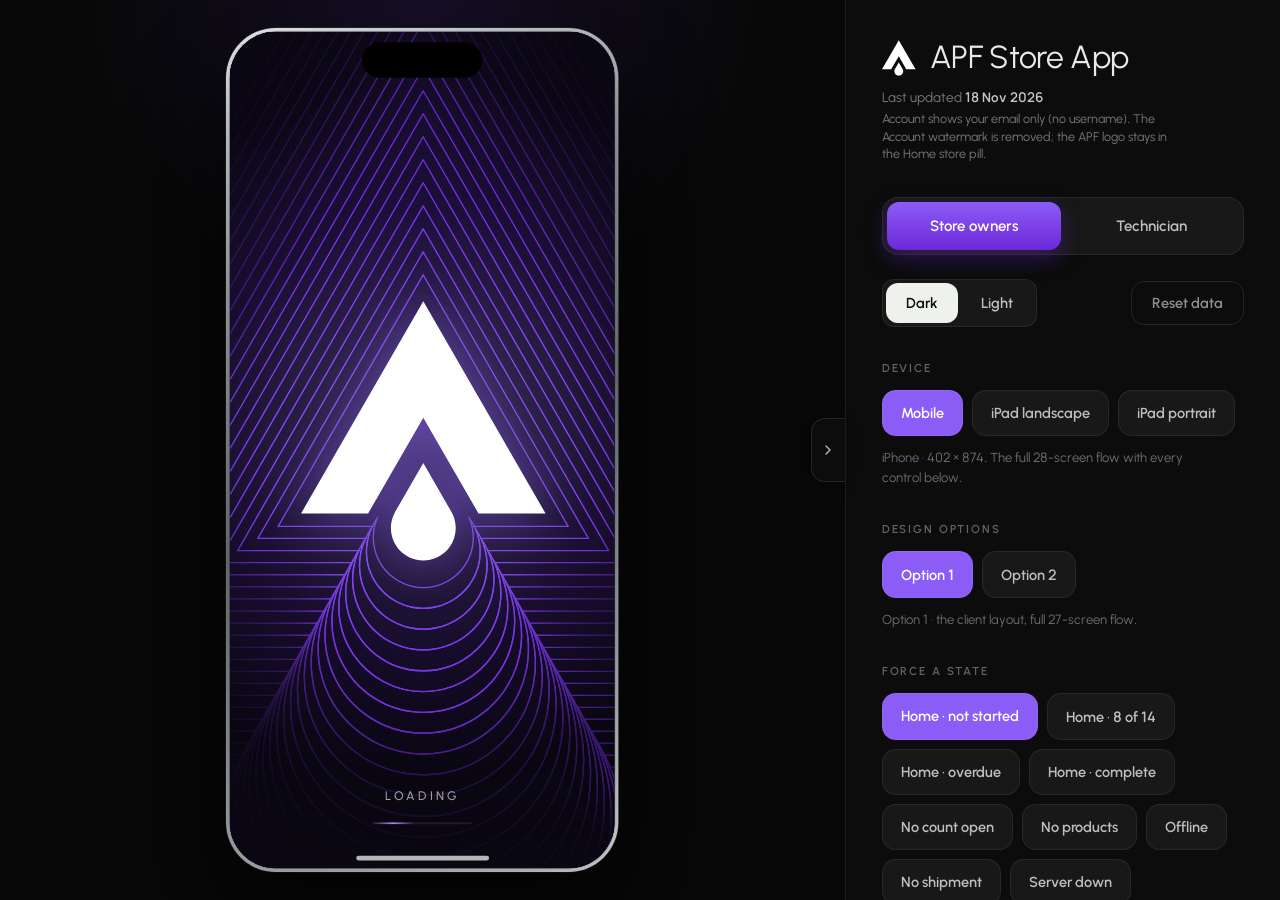
==== commit c2764e0a: "Store app prototype: 133 email only on Account, watermark removed" ====
--- a/store-app/index.html
+++ b/store-app/index.html
@@ -5,8 +5,8 @@
     <link rel="icon" type="image/svg+xml" href="./assets/apf-icon-WhAL2Us3.svg" />
     <meta name="viewport" content="width=device-width, initial-scale=1.0" />
     <title>APF Store App · Prototype</title>
-    <script type="module" crossorigin src="./assets/index-B27rGBR6.js"></script>
-    <link rel="stylesheet" crossorigin href="./assets/index-BzJFptZw.css">
+    <script type="module" crossorigin src="./assets/index-DbK_CtUo.js"></script>
+    <link rel="stylesheet" crossorigin href="./assets/index-D3Ue-jSm.css">
   </head>
   <body>
     <div id="root"></div>
--- a/store-app/assets/index-D3Ue-jSm.css
+++ b/store-app/assets/index-D3Ue-jSm.css
@@ -0,0 +1 @@
+._wrap_bd04f_1{flex:none;height:100vh;transition:width .32s cubic-bezier(.22,.9,.24,1),min-width .32s cubic-bezier(.22,.9,.24,1);position:relative}._handle_bd04f_7{color:#e8eae6bf;z-index:5;background:#0b0c0b;border:1px solid #ffffff1a;border-right:0;border-radius:14px 0 0 14px;justify-content:center;align-items:center;width:34px;height:64px;display:flex;position:absolute;top:50%;left:-34px;transform:translateY(-50%);box-shadow:-6px 0 18px #0000004d}._clip_bd04f_25{width:100%;height:100vh;overflow:hidden}._body_bd04f_26{background:#0b0c0b;border-left:1px solid #ffffff12;flex-direction:column;gap:34px;width:min(520px,34vw);min-width:400px;height:100vh;padding:40px 36px 56px;font-size:15px;display:flex;overflow-y:auto}._top_bd04f_40{flex-direction:column;align-items:flex-start;gap:12px;display:flex}._brand_bd04f_41{align-items:center;gap:14px;display:flex}._logo_bd04f_42{filter:invert();width:34px;height:36px}._name_bd04f_43{letter-spacing:-.02em;white-space:nowrap;font-size:32px;font-weight:400;line-height:1.1}._current_bd04f_44{color:#e8eae680;white-space:nowrap;font-size:13.5px}._current_bd04f_44 b{color:#e8eae6d9;font-weight:600}._updated_bd04f_46{flex-direction:column;gap:4px;display:flex}._change_bd04f_47{color:#e8eae680;max-width:300px;font-size:12.5px;line-height:1.4}._row_bd04f_49{align-items:center;gap:10px;display:flex}._segment_bd04f_50{background:#ffffff0d;border:1px solid #ffffff12;border-radius:12px;gap:3px;padding:3px;display:flex}._seg_bd04f_50{color:#e8eae6cc;white-space:nowrap;border-radius:12px;padding:11px 20px;font-size:14.5px;font-weight:600;transition:background .2s,color .2s}._segOn_bd04f_67{color:#0b0c0b;background:#eef1ec}._reset_bd04f_68{color:#e8eae699;white-space:nowrap;border:1px solid #ffffff1a;border-radius:13px;margin-left:auto;padding:12px 20px;font-size:14.5px;font-weight:600}._label_bd04f_79{letter-spacing:.16em;text-transform:uppercase;color:#e8eae666;margin-bottom:15px;font-size:11.5px;font-weight:600}._chips_bd04f_87{flex-wrap:wrap;gap:9px;display:flex}._chip_bd04f_87{color:#e8eae6cc;white-space:nowrap;background:#ffffff0d;border:1px solid #ffffff12;border-radius:14px;padding:13px 18px;font-size:14.5px;font-weight:600;transition:background .18s}._chipOn_bd04f_99{color:#fff;background:#8b5cf6}._note_bd04f_100{color:#e8eae673;margin-top:12px;font-size:13px;line-height:1.55}._list_bd04f_102{grid-template-columns:minmax(0,1fr);gap:6px;display:grid}._item_bd04f_103{background:#ffffff08;border:1px solid #ffffff0d;border-radius:14px;align-items:center;gap:13px;min-width:0;padding:15px 18px;transition:background .18s;display:flex}._itemOn_bd04f_114{background:linear-gradient(#8b5cf6,#6d28d9)}._code_bd04f_115{color:#e8eae659;flex:none;width:30px;font:600 12px ui-monospace,monospace}._itemLabel_bd04f_116{color:#e8eae6bf;white-space:nowrap;text-overflow:ellipsis;font-size:15.5px;font-weight:500;overflow:hidden}._itemOn_bd04f_114 ._itemLabel_bd04f_116{color:#fff}._roles_bd04f_118{background:#ffffff0d;border:1px solid #ffffff12;border-radius:16px;grid-template-columns:1fr 1fr;gap:4px;margin-bottom:-10px;padding:4px;display:grid}._role_bd04f_118{color:#e8eae6cc;text-align:center;border-radius:12px;height:48px;font-size:15px;font-weight:600;transition:background .2s,color .2s}._roleOn_bd04f_137{color:#fff;background:linear-gradient(#8b5cf6,#6d28d9);box-shadow:0 8px 22px #6d28d959}._bar_3duxo_1{background:var(--bar);-webkit-backdrop-filter:blur(28px)saturate(180%);border:1px solid var(--edge2);box-shadow:var(--shadow);z-index:5;border-radius:999px;align-items:center;gap:6px;padding:6px;display:flex;position:absolute;bottom:26px;left:50%;transform:translate(-50%)}._tab_3duxo_18{--ease:cubic-bezier(.32,.72,0,1);background:var(--surf2);height:52px;color:var(--muted);transition:padding .34s var(--ease), background .26s ease, color .26s ease, box-shadow .26s ease;border-radius:999px;align-items:center;padding:0 15px;display:flex;position:relative;overflow:hidden}._active_3duxo_31{background:var(--accent-fill);color:var(--primary-ink);box-shadow:0 8px 22px var(--accent-glow);padding:0 20px 0 15px}._icon_3duxo_32{flex:none;justify-content:center;align-items:center;width:26px;height:26px;display:flex}._label_3duxo_33{opacity:0;white-space:nowrap;letter-spacing:-.01em;max-width:0;transition:max-width .34s var(--ease), margin-left .34s var(--ease), opacity .22s ease;margin-left:0;font-size:14px;font-weight:600;overflow:hidden}._active_3duxo_31 ._label_3duxo_33{opacity:1;max-width:140px;margin-left:9px}._dot_3duxo_45{background:var(--signal);width:7px;height:7px;box-shadow:0 0 8px var(--signal-glow);border-radius:50%;position:absolute;top:11px;right:11px}._badge_3duxo_55{background:var(--accent-fill);min-width:17px;height:17px;color:var(--primary-ink);box-shadow:0 0 0 2px var(--bar);border-radius:999px;justify-content:center;align-items:center;padding:0 5px;font-size:10.5px;font-weight:700;display:flex;position:absolute;top:7px;right:6px}._splash_d7ooq_1{z-index:40;cursor:pointer;background:radial-gradient(120% 46% at 50% 0,#180e2c 0%,#0f0920 44%,#08060f 100%),radial-gradient(82% 30% at 50% -6%,#8b5cf642,#0000 70%),#08060f;position:absolute;inset:0;overflow:hidden}._art_d7ooq_13{opacity:0;animation:.9s cubic-bezier(.22,.9,.24,1) both _apf-artUp_d7ooq_1;position:absolute;inset:0}._layer_d7ooq_14{object-fit:cover;width:100%;height:100%;display:block;position:absolute;inset:0}._overlay_d7ooq_15{pointer-events:none}._sweep_d7ooq_18{pointer-events:none;filter:drop-shadow(0 0 9px #8b5cf6bf);opacity:.9;animation:4.6s cubic-bezier(.32,0,.72,.62) 1.5s infinite _sweepRing_d7ooq_1;-webkit-mask-image:radial-gradient(circle closest-side at 50% 59.5%,#0000 55%,#000 78%,#0000 100%);mask-image:radial-gradient(circle closest-side at 50% 59.5%,#0000 55%,#000 78%,#0000 100%);-webkit-mask-position:50% 59.5%;mask-position:50% 59.5%;-webkit-mask-size:20% 20%;mask-size:20% 20%;-webkit-mask-repeat:no-repeat;mask-repeat:no-repeat}._halo_d7ooq_33{pointer-events:none;background:radial-gradient(circle,#a78bfa57,#7c3aed21 42%,#0000 68%);border-radius:50%;width:190%;padding-bottom:190%;animation:5.5s ease-in-out 1.6s infinite _apf-halo_d7ooq_1;position:absolute;top:47.5%;left:50%;transform:translate(-50%,-50%)}._markWrap_d7ooq_46{animation:.8s cubic-bezier(.22,.9,.24,1) .62s both _apf-markUp_d7ooq_1;position:absolute;inset:0}._mark_d7ooq_46{filter:drop-shadow(0 0 26px #8b5cf68c);width:100%;height:100%;display:block;position:absolute;inset:0}._loading_d7ooq_49{flex-direction:column;align-items:center;gap:20px;animation:.8s ease-out 1.25s both _apf-fadeUp_d7ooq_1;display:flex;position:absolute;bottom:46px;left:0;right:0}._loadingText_d7ooq_60{letter-spacing:.26em;text-transform:uppercase;color:#ffffff9e;white-space:nowrap;font-size:13px;font-weight:500}._bar_d7ooq_61{background:#ffffff14;border-radius:2px;width:104px;height:2px;position:relative;overflow:hidden}._barLight_d7ooq_62{background:linear-gradient(90deg,#0000,#a78bfa,#0000);border-radius:2px;width:42%;animation:1.5s ease-in-out infinite _apf-sweep_d7ooq_1;position:absolute;inset:0}@keyframes _apf-artUp_d7ooq_1{0%{opacity:0;transform:scale(1.03)}to{opacity:1;transform:none}}@keyframes _apf-markUp_d7ooq_1{0%{opacity:0;transform:translateY(14px)scale(.97)}to{opacity:1;transform:none}}@keyframes _apf-halo_d7ooq_1{0%,to{opacity:.4;transform:translate(-50%,-50%)scale(1)}50%{opacity:.7;transform:translate(-50%,-50%)scale(1.08)}}@keyframes _apf-fadeUp_d7ooq_1{0%{opacity:0;transform:translateY(10px)}to{opacity:1;transform:none}}@keyframes _apf-sweep_d7ooq_1{0%{transform:translate(-100%)}to{transform:translate(240%)}}@keyframes _sweepRing_d7ooq_1{0%{-webkit-mask-size:20% 20%;mask-size:20% 20%}to{-webkit-mask-size:507% 507%;mask-size:507% 507%}}._btn_2v7ob_2{cursor:pointer;border-radius:999px;flex:none;justify-content:center;align-items:center;gap:8px;width:100%;height:52px;font-size:16px;font-weight:600;display:flex}._md_2v7ob_15{height:52px;font-size:15.5px}._sm_2v7ob_16{height:48px;font-size:14px}._primary_2v7ob_17{background:var(--primary);color:var(--primary-ink);box-shadow:var(--primary-glow)}._off_2v7ob_18{background:var(--btn-off);color:var(--btn-off-ink)}._secondary_2v7ob_19{background:var(--surf-flat);border:1px solid var(--edge2);color:var(--text)}._outline_2v7ob_20{border:1px solid var(--edge2);color:var(--text)}._danger_2v7ob_21{border:1px solid var(--danger-edge);color:var(--danger)}._text_2v7ob_22{height:44px;color:var(--muted);font-size:14px}._field_2v7ob_25{background:var(--surf-flat);border:1px solid var(--edge2);border-radius:16px;align-items:center;gap:12px;height:54px;padding:0 16px;display:flex}._fieldIcon_2v7ob_35{color:var(--muted);flex:none;display:flex}._input_2v7ob_36{min-width:0;color:var(--text);background:0 0;border:0;outline:none;flex:1;font-size:16px}._card_2v7ob_39{background:var(--surf);border:1px solid var(--edge);border-radius:20px}._badge_2v7ob_41{background:var(--surf2);color:var(--muted);border-radius:50%;flex:none;justify-content:center;align-items:center;display:flex}._notice_2v7ob_50{background:var(--surf2);border-radius:14px;gap:10px;padding:12px 14px;font-size:13px;line-height:1.45;display:flex}._noticeIcon_2v7ob_59{color:var(--muted);flex:none;display:flex}._kicker_2v7ob_60{letter-spacing:.08em;text-transform:uppercase;color:var(--muted);font-size:11px;font-weight:600}._stepper_2v7ob_63{background:var(--surf2);border-radius:999px;flex:none;align-items:center;gap:2px;padding:3px;display:flex}._stepBtn_2v7ob_64{width:40px;height:40px;color:var(--muted);border-radius:50%;flex:none;justify-content:center;align-items:center;display:flex}._stepPlus_2v7ob_71{background:var(--accent-fill);color:var(--primary-ink)}._stepValue_2v7ob_72{text-align:center;font-size:18px;font-weight:600}._toggle_2v7ob_75{border-radius:999px;flex:none;width:50px;height:29px;transition:background .2s;position:relative}._knob_2v7ob_76{background:#fff;border-radius:50%;width:23px;height:23px;transition:left .2s;position:absolute;top:3px;box-shadow:0 2px 6px #0000004d}._rules_2v7ob_86{flex-direction:column;gap:10px;display:flex}._rule_2v7ob_86{white-space:nowrap;align-items:center;gap:10px;font-size:13px;font-weight:500;display:flex}._ruleMark_2v7ob_88{width:18px;height:18px;color:var(--primary-ink);border:1.5px solid;border-radius:50%;flex:none;justify-content:center;align-items:center;display:inline-flex}._selects_2v7ob_98{align-items:flex-start;gap:8px;display:flex}._select_2v7ob_98{flex:0 auto;min-width:0;max-width:100%}._selectPill_2v7ob_100{background:var(--surf);border:1px solid var(--edge);cursor:pointer;border-radius:14px;align-items:center;gap:7px;max-width:100%;height:38px;padding:0 12px;display:flex}._selectValue_2v7ob_110{color:var(--text);white-space:nowrap;text-overflow:ellipsis;font-size:13px;font-weight:500;overflow:hidden}._selectCount_2v7ob_111{color:var(--faint);flex:none;font-size:12px;font-weight:600}._caret_2v7ob_112{color:var(--faint);flex:none;transition:transform .22s;display:flex}._menu_2v7ob_113{background:var(--surf);border:1px solid var(--edge);box-shadow:var(--shadow);border-radius:16px;margin-top:8px;padding:5px;animation:.22s ease-out rise}._option_2v7ob_122{cursor:pointer;border-radius:12px;align-items:center;gap:8px;width:100%;padding:11px;display:flex}._optionLabel_2v7ob_123{white-space:nowrap;text-overflow:ellipsis;flex:1;min-width:0;font-size:14px;overflow:hidden}._optionCount_2v7ob_124{flex:none;font-size:12px;font-weight:600}._optionOn_2v7ob_125{background:var(--accent-soft);color:var(--accent)}._selectPill_2v7ob_100:focus-visible{outline:2px solid var(--accent);outline-offset:2px}._selectFloat_2v7ob_128{position:relative}._menuFloat_2v7ob_129{z-index:40;width:max-content;min-width:100%;max-width:min(320px,100vw - 40px);position:absolute;top:100%;left:0}._menuRight_2v7ob_130{left:auto;right:0}._screen_tojtx_2{z-index:1;flex-direction:column;flex:1;min-height:0;animation:.2s ease-out rise;display:flex;position:relative}._padded_tojtx_12{padding:0 24px 36px;animation-duration:.25s}._header_tojtx_14{padding:0 20px 18px}._headerRow_tojtx_15{justify-content:space-between;align-items:center;gap:12px;display:flex}._title_tojtx_16{letter-spacing:-.025em;margin-top:18px;font-size:30px;font-weight:400;line-height:1.1;animation:.5s cubic-bezier(.22,.9,.24,1) 40ms both reveal}._sub_tojtx_25{color:var(--muted);margin-top:7px;font-size:13px;animation:.5s cubic-bezier(.22,.9,.24,1) .1s both reveal}._recess_tojtx_34{background:var(--recess);border-top:1px solid var(--edge2);box-shadow:var(--recess-shadow);border-radius:26px 26px 0 0;flex:1;overflow:auto}._back_tojtx_43{cursor:pointer;flex:none;align-self:flex-start;align-items:center;gap:10px;display:inline-flex}._backCircle_tojtx_44{background:var(--surf-flat);border:1px solid var(--edge);width:34px;height:34px;color:var(--text);border-radius:50%;flex:none;justify-content:center;align-items:center;display:flex}._backLabel_tojtx_53{color:var(--muted);white-space:nowrap;font-size:14px;font-weight:500}._footer_tojtx_56{background:var(--fade);padding:26px 20px 34px;position:absolute;bottom:0;left:0;right:0}._title_120gy_2{letter-spacing:-.025em;font-size:30px;font-weight:400;line-height:1.1}._body_120gy_3{color:var(--muted);font-size:14px;line-height:1.5}._strong_120gy_4{color:var(--text);font-weight:600}._narrow_120gy_5{max-width:290px;margin:0 auto}._push_120gy_6{margin-top:auto}._gap12_120gy_7{margin-top:12px}._gap16_120gy_8{margin-top:16px}._gap28_120gy_9{margin-top:28px}._error_15yvm_1{background:var(--surf);border:1px solid var(--edge);text-align:left;border-radius:14px;gap:10px;padding:12px 14px;font-size:13.5px;line-height:1.45;display:flex}._errorIcon_15yvm_12{color:var(--danger);flex:none;padding-top:1px;display:flex}._errorText_15yvm_13{flex:1;min-width:0}._amber_15yvm_14 ._errorIcon_15yvm_12{color:var(--late-text)}._confirm_15yvm_16{text-align:center;flex-direction:column;align-items:center;width:100%;max-width:520px;margin:auto;display:flex}._disc_15yvm_17{background:color-mix(in srgb, var(--accent) 15%, transparent);width:56px;height:56px;color:var(--accent);border-radius:50%;flex:none;justify-content:center;align-items:center;animation:.45s cubic-bezier(.34,1.4,.64,1) both pop;display:flex}._discNeutral_15yvm_26{background:var(--surf2);color:var(--muted)}._title_15yvm_27{letter-spacing:-.015em;margin-top:18px;font-size:22px;font-weight:500;line-height:1.25}._body_15yvm_28{max-width:320px;color:var(--muted);margin-top:8px;font-size:14px;line-height:1.55}._summary_15yvm_29{text-align:left;width:100%}._actions_15yvm_30{flex-direction:column;align-items:center;gap:4px;width:100%;margin-top:24px;display:flex}._tel_15yvm_32{color:var(--accent);white-space:nowrap;font-weight:600;text-decoration:none}._link_15yvm_35{height:44px;color:var(--accent);align-items:center;padding:0 8px;font-size:14px;font-weight:600;display:inline-flex}._fieldError_15yvm_37._fieldError_15yvm_37{border-color:var(--danger)}._fieldMsg_15yvm_39{color:var(--danger);align-items:center;gap:6px;margin:-2px 4px 0;font-size:13px;font-weight:500;display:flex}._fieldMsg_15yvm_39 svg{flex:none}._logoRow_y7i60_1{justify-content:center;margin-top:64px;display:flex}._logo_y7i60_1{background:var(--surf);border:1px solid var(--edge2);width:104px;height:104px;box-shadow:var(--shadow);border-radius:30px;justify-content:center;align-items:center;display:flex}._logo_y7i60_1 img{width:45px;height:47px;filter:var(--logo)}._title_y7i60_11{text-align:center;letter-spacing:-.025em;margin-top:40px;font-size:30px;font-weight:400;line-height:1.1}._sub_y7i60_12{text-align:center;color:var(--muted);margin-top:9px;font-size:14px}._fields_y7i60_13{flex-direction:column;gap:10px;margin-top:32px;display:flex}._links_y7i60_14{justify-content:center;gap:20px;margin-top:20px;font-size:14px;font-weight:600;display:flex}._forgot_y7i60_15{color:var(--muted)}._request_y7i60_16{color:var(--accent)}._status_y7i60_18{background:var(--surf);border:1px solid var(--edge);text-align:left;border-radius:18px;align-items:center;gap:13px;margin-top:auto;padding:15px 18px;display:flex}._statusText_y7i60_29{flex:1;min-width:0}._statusTitle_y7i60_30{white-space:nowrap;text-overflow:ellipsis;font-size:14.5px;font-weight:600;overflow:hidden}._statusSub_y7i60_31{color:var(--muted);white-space:nowrap;text-overflow:ellipsis;margin-top:3px;font-size:12.5px;overflow:hidden}._chevron_y7i60_32{color:var(--faint);flex:none;display:flex}._title_117h3_1{margin-top:40px}._intro_117h3_2{margin-top:8px}._help_117h3_3{color:var(--muted);text-align:center;margin-top:16px;font-size:13px;line-height:1.5}._sub_1o00p_1{color:var(--muted);margin-top:7px;font-size:13px;animation:.5s cubic-bezier(.22,.9,.24,1) .1s both reveal}._fields_1o00p_8{flex-direction:column;gap:10px;display:flex}._known_1o00p_9{background:var(--accent-soft);border-radius:16px;padding:14px 16px;font-size:13px;line-height:1.5}._knownLink_1o00p_10{cursor:pointer;font-weight:600;text-decoration:underline}._required_1o00p_11{color:var(--faint);flex:none;font-size:11.5px;font-weight:600}._picker_1o00p_13{position:relative}._tags_1o00p_14{background:var(--surf-flat);border:1px solid var(--edge2);border-radius:16px;flex-wrap:wrap;align-items:center;gap:7px;min-height:54px;padding:8px 14px 8px 16px;display:flex}._tagsIcon_1o00p_26{color:var(--muted);flex:none;margin-right:5px;display:flex}._tag_1o00p_14{background:var(--accent-soft);color:var(--accent);border-radius:999px;align-items:center;gap:6px;padding:6px 8px 6px 11px;font-size:13px;font-weight:600;animation:.16s ease-out rise;display:flex}._tagRemove_1o00p_39{cursor:pointer;opacity:.7;display:flex}._query_1o00p_40{min-width:110px;height:36px;color:var(--text);background:0 0;border:0;outline:none;flex:1;padding:0;font-size:16px}._results_1o00p_42{background:var(--surf-flat);border:1px solid var(--edge2);box-shadow:var(--shadow);border-radius:16px;margin-top:6px;animation:.16s ease-out rise;overflow:hidden}._result_1o00p_42{border-top:1px solid var(--edge);background:var(--surf-flat);align-items:center;gap:12px;width:100%;padding:13px 15px;display:flex}._resultOn_1o00p_60{background:var(--accent-soft)}._resultIcon_1o00p_61{color:var(--faint);flex:none;display:flex}._resultText_1o00p_62{flex:1;min-width:0}._resultCity_1o00p_63{white-space:nowrap;text-overflow:ellipsis;font-size:14.5px;font-weight:500;overflow:hidden}._resultNo_1o00p_64{color:var(--muted);margin-top:2px;font-size:12px}._resultCheck_1o00p_65{color:var(--accent);flex:none;display:flex}._noResults_1o00p_66{background:var(--surf-flat);border:1px solid var(--edge2);color:var(--muted);border-radius:16px;margin-top:6px;padding:14px 15px;font-size:13px;animation:.16s ease-out rise}._hint_1o00p_76{color:var(--muted);margin-top:9px;padding:0 4px;font-size:12.5px;line-height:1.5}._send_1o00p_77{margin-top:16px}._card_184fr_1{margin-top:24px;padding:18px 20px}._animated_184fr_2{animation:.5s ease-out .28s both riseIn}._head_184fr_3{border-bottom:1px solid var(--edge);padding-bottom:16px}._headText_184fr_4{letter-spacing:.1em;text-transform:uppercase;color:var(--muted);font-size:11px;font-weight:600}._list_184fr_5{flex-direction:column;margin-top:16px;display:flex}._step_184fr_6{align-items:flex-start;gap:14px;display:flex}._rail_184fr_7{flex-direction:column;flex:none;align-self:stretch;align-items:center;display:flex}._dot_184fr_8{border:1.5px solid;border-radius:50%;flex:none;justify-content:center;align-items:center;width:26px;height:26px;font-size:11.5px;font-weight:600;display:flex}._done_184fr_17{background:var(--accent-fill);color:var(--primary-ink);border-color:#0000}._active_184fr_18{background:var(--accent-soft);border-color:var(--accent-fill);color:var(--accent)}._todo_184fr_19{background:var(--surf-flat);border-color:var(--edge2);color:var(--muted)}._line_184fr_20{background:var(--edge2);border-radius:1px;flex:1;width:1.5px;min-height:22px}._lineDone_184fr_21{background:var(--accent-fill)}._text_184fr_22{flex:1;min-width:0;padding-bottom:20px}._step_184fr_6:last-child ._text_184fr_22{padding-bottom:0}._titleRow_184fr_24{justify-content:space-between;align-items:center;gap:10px;display:flex}._title_184fr_24{color:var(--text);letter-spacing:-.01em;white-space:nowrap;min-width:0;font-size:14.5px;font-weight:500}._titleTodo_184fr_26{color:var(--muted)}._pill_184fr_27{background:var(--surf2);color:var(--muted);white-space:nowrap;border-radius:999px;flex:none;padding:4px 9px;font-size:11.5px;font-weight:600}._sub_184fr_37{color:var(--muted);margin-top:4px;font-size:12.5px;line-height:1.45}._back_1e6q7_2{width:100%;animation:.45s ease-out .62s both riseIn}._back_19oc9_1{flex:none;align-self:flex-start;margin-left:-4px}._title_19oc9_2{margin-top:18px}._intro_19oc9_3{color:var(--muted);margin-top:7px;font-size:13px;line-height:1.5}._link_19oc9_4{color:var(--accent);font-weight:600}._foot_19oc9_5{text-align:center;color:var(--muted);margin-top:12px;padding:0 12px;font-size:12px;line-height:1.5}._title_13um3_1{margin-top:44px}._intro_13um3_2{margin-top:8px}._fields_13um3_3{flex-direction:column;gap:10px;margin-top:28px;display:flex}._eye_13um3_4{color:var(--faint);flex:none;margin:-4px;padding:4px;display:flex}._rules_13um3_5{margin-top:18px}._screen_eau7a_2{padding:0 20px 48px}._top_eau7a_3{justify-content:flex-end;display:flex}._signOut_eau7a_4{background:var(--surf-flat);border:1px solid var(--edge2);border-radius:999px;align-items:center;gap:8px;height:38px;padding:0 14px 0 12px;font-size:14px;font-weight:600;display:flex}._signOut_eau7a_4 svg{color:var(--muted)}._body_eau7a_15{text-align:center;flex-direction:column;flex:1;justify-content:safe center;align-items:center;width:100%;max-width:360px;min-height:0;margin:0 auto;padding-bottom:40px;display:flex;overflow-y:auto}._disc_eau7a_17{background:var(--danger-soft);width:56px;height:56px;color:var(--danger);border-radius:50%;justify-content:center;align-items:center;animation:.45s cubic-bezier(.34,1.4,.64,1) both pop;display:flex}._title_eau7a_25{letter-spacing:-.015em;margin-top:18px;font-size:22px;font-weight:500;line-height:1.25}._sub_eau7a_26{color:var(--muted);margin-top:8px;font-size:14px;line-height:1.55}._details_eau7a_28{width:100%;margin-top:24px}._reason_eau7a_29{background:var(--surf);border:1px solid var(--edge);text-align:left;border-radius:18px;width:100%;padding:16px 18px}._label_eau7a_30{letter-spacing:.08em;text-transform:uppercase;color:var(--faint);font-size:10.5px;font-weight:600}._text_eau7a_31{overflow-wrap:anywhere;margin-top:6px;font-size:14.5px;line-height:1.55}._contact_eau7a_33{background:var(--surf);border:1px solid var(--edge);text-align:left;border-radius:18px;width:100%;margin-top:12px;overflow:hidden}._contactHead_eau7a_34{letter-spacing:.08em;text-transform:uppercase;color:var(--faint);padding:14px 18px 4px;font-size:10.5px;font-weight:600}._row_eau7a_35{min-height:60px;color:inherit;align-items:center;gap:12px;padding:10px 14px 10px 18px;text-decoration:none;display:flex}._row_eau7a_35+._row_eau7a_35{border-top:1px solid var(--edge)}._rowIcon_eau7a_37{background:var(--accent-soft);width:36px;height:36px;color:var(--accent);border-radius:12px;flex:none;justify-content:center;align-items:center;display:flex}._rowText_eau7a_38{flex-direction:column;flex:1;gap:1px;min-width:0;display:flex}._rowLabel_eau7a_39{color:var(--muted);font-size:12px}._rowValue_eau7a_40{overflow-wrap:anywhere;font-size:14.5px;font-weight:600}._rowGo_eau7a_41{color:var(--faint);flex:none;display:flex}._nested_eau7a_43 ._reason_eau7a_29,._nested_eau7a_43 ._contact_eau7a_33{background:var(--surf-flat)}._img_82z3e_1{background-position:50%;background-repeat:no-repeat;background-size:contain;position:absolute;inset:0}._framed_82z3e_2{inset:1px}._search_82z3e_4{background:var(--surf-flat);border:1px solid var(--edge);align-items:center;gap:10px;padding:0 14px;display:flex}._searchIcon_82z3e_5{color:var(--faint);display:flex}._searchInput_82z3e_6{color:var(--text);background:0 0;border:0;outline:none;flex:1;min-width:0;font-size:15px}._avatarImg_82z3e_8{object-fit:cover;width:100%;height:100%;display:block}._initials_82z3e_9{background:var(--surf3);color:var(--text);justify-content:center;align-items:center;font-weight:600;display:flex}._sub_82z3e_11{color:var(--muted);margin-top:7px;font-size:13px;animation:.5s cubic-bezier(.22,.9,.24,1) .1s both reveal}._techBanner_82z3e_20{background:var(--surf-flat);border:1px solid var(--edge);color:var(--muted);border-radius:10px;align-items:center;gap:8px;padding:7px 12px;font-size:12.5px;line-height:1.4;display:flex}._techIcon_82z3e_32{color:var(--muted);flex:none;display:flex}._greeting_nfd7e_1{color:var(--muted);font-size:13.5px;font-weight:500}._actions_nfd7e_2{flex:none;align-items:center;gap:8px;display:flex}._msgBtn_nfd7e_3{background:var(--surf-flat);border:1px solid var(--edge2);width:36px;height:36px;color:var(--text);border-radius:50%;justify-content:center;align-items:center;display:flex;position:relative}._msgDot_nfd7e_12{background:var(--signal);border:2px solid var(--bg);border-radius:50%;width:8px;height:8px;position:absolute;top:6px;right:7px}._avatar_nfd7e_19{background:var(--accent-soft);border-radius:50%;flex:none;width:36px;height:36px;overflow:hidden}._avatar_nfd7e_19 img{object-fit:cover;width:36px;height:36px;display:block}._search_nfd7e_21{border-radius:14px;height:46px;margin-top:16px}._list_nfd7e_23{flex-direction:column;gap:8px;display:flex}._row_nfd7e_24{background:var(--surf);border:1px solid var(--edge);border-radius:20px;align-items:center;gap:14px;padding:16px;display:flex}._badge_nfd7e_33{background:var(--surf2);width:42px;height:42px;color:var(--muted);border-radius:50%;flex:none;justify-content:center;align-items:center;display:flex}._text_nfd7e_41{flex:1;min-width:0;display:block}._noRow_nfd7e_42{align-items:center;gap:8px;display:flex}._storeNo_nfd7e_43{letter-spacing:.02em;color:var(--muted);white-space:nowrap;font-size:12px;font-weight:600}._newDot_nfd7e_44{background:var(--accent);border-radius:50%;flex:none;width:7px;height:7px}._city_nfd7e_45{letter-spacing:-.01em;color:var(--text);white-space:nowrap;text-overflow:ellipsis;margin-top:3px;font-size:17px;font-weight:500;display:block;overflow:hidden}._statusRow_nfd7e_52{align-items:center;gap:6px;margin-top:7px;display:flex}._status_nfd7e_52{color:var(--muted);white-space:nowrap;font-size:12.5px;font-weight:600}._sep_nfd7e_54{background:var(--faint);border-radius:50%;flex:none;width:3px;height:3px}._last_nfd7e_55{color:var(--faint);white-space:nowrap;font-size:12.5px}._chevron_nfd7e_56{color:var(--faint)}._overdue_nfd7e_58{border-color:var(--late-edge)}._overdue_nfd7e_58 ._badge_nfd7e_33{background:var(--late-soft);color:var(--late-text)}._overdue_nfd7e_58 ._status_nfd7e_52{color:var(--late-text)}._done_nfd7e_61 ._badge_nfd7e_33{color:var(--ok,#22c55e)}._done_nfd7e_61 ._city_nfd7e_45{color:var(--muted)}._empty_nfd7e_65{text-align:center;flex-direction:column;flex:1;justify-content:center;align-items:center;padding:0 32px 80px;display:flex}._emptyIcon_nfd7e_66{background:var(--surf2);width:56px;height:56px;color:var(--muted);border-radius:16px;justify-content:center;align-items:center;display:flex}._emptyTitle_nfd7e_67{letter-spacing:-.01em;margin-top:16px;font-size:20px;font-weight:500}._emptyBody_nfd7e_68{color:var(--muted);max-width:300px;margin-top:6px;font-size:14px;line-height:1.5}._emptyPill_nfd7e_69{background:var(--surf2);height:40px;color:var(--text);border-radius:999px;align-items:center;gap:8px;margin-top:20px;padding:0 16px;font-size:14px;font-weight:600;text-decoration:none;display:inline-flex}._emptyPill_nfd7e_69 svg{color:var(--accent)}._emptyLink_nfd7e_71{min-height:44px;color:var(--accent);margin-top:6px;padding:0 12px;font-size:14px;font-weight:600}._allDone_nfd7e_73{text-align:center;color:var(--muted);margin-top:8px;font-size:13px}._noMatch_nfd7e_76{text-align:center;padding:36px 16px}._noMatchTitle_nfd7e_77{letter-spacing:-.01em;overflow-wrap:anywhere;font-size:16px;font-weight:500}._noMatchSub_nfd7e_78{color:var(--muted);margin-top:6px;font-size:14px}._tag_vbx4h_2{white-space:nowrap;color:#fff;-webkit-backdrop-filter:blur(10px);background:#ffffff24;border:1px solid #ffffff38;border-radius:999px;align-items:center;max-width:100%;font-weight:600;display:inline-flex;overflow:hidden}._phone_vbx4h_16{gap:7px;height:30px;padding:0 12px 0 3px;font-size:12.5px}._ipad_vbx4h_17{gap:8px;height:34px;padding:0 14px 0 4px;font-size:13.5px}._icon_vbx4h_18{color:#4a1596;background:#fff;border-radius:50%;flex:none;place-items:center;display:grid}._phone_vbx4h_16 ._icon_vbx4h_18{width:22px;height:22px}._ipad_vbx4h_17 ._icon_vbx4h_18{width:26px;height:26px}._icon_vbx4h_18 svg{width:62%;height:62%;overflow:visible}._ok_vbx4h_22 ._icon_vbx4h_18{color:#0b0a12;background:#5bd28a}._late_vbx4h_23 ._icon_vbx4h_18{background:var(--late);color:var(--late-ink)}._ok_vbx4h_22 ._icon_vbx4h_18 svg,._late_vbx4h_23 ._icon_vbx4h_18 svg{width:72%;height:72%}._stores_vbx4h_25 ._icon_vbx4h_18 svg{width:56%;height:56%}._label_vbx4h_26{text-overflow:ellipsis;min-width:0;overflow:hidden}._collapse_vbx4h_29{-webkit-backdrop-filter:none;background:0 0;border:0;gap:0;height:auto;padding:0}._collapse_vbx4h_29 ._label_vbx4h_26{display:none}._collapse_vbx4h_29 ._icon_vbx4h_18{width:30px;height:30px}._due_vbx4h_34 path:nth-child(2){transform-box:view-box;transform-origin:12px 12px;animation:4s linear infinite _hand_vbx4h_1}._live_vbx4h_35 svg{animation:2.4s cubic-bezier(.6,0,.4,1) infinite _flip_vbx4h_1}._ok_vbx4h_22 path{stroke-dasharray:14;stroke-dashoffset:14px;animation:3s ease-out infinite _draw_vbx4h_1}._late_vbx4h_23 ._icon_vbx4h_18{animation:2.2s ease-in-out infinite _nudge_vbx4h_1}._stores_vbx4h_25 svg{animation:3.2s ease-in-out infinite _hop_vbx4h_1}@keyframes _hop_vbx4h_1{0%,70%,to{transform:translateY(0)}85%{transform:translateY(-6.25%)}}@keyframes _hand_vbx4h_1{to{transform:rotate(360deg)}}@keyframes _flip_vbx4h_1{0%,70%{transform:rotate(0)}to{transform:rotate(180deg)}}@keyframes _draw_vbx4h_1{0%{stroke-dashoffset:14px}25%,85%{stroke-dashoffset:0;opacity:1}to{stroke-dashoffset:0;opacity:0}}@keyframes _nudge_vbx4h_1{0%,60%,to{transform:scale(1)}70%{transform:scale(1.15)rotate(-8deg)}80%{transform:scale(1.15)rotate(8deg)}90%{transform:scale(1)}}@media (prefers-reduced-motion:reduce){._tag_vbx4h_2 *,._late_vbx4h_23 ._icon_vbx4h_18{animation:none!important}._ok_vbx4h_22 path{stroke-dashoffset:0}}._top_jbnso_1{justify-content:space-between;align-items:center;padding:0 20px;display:flex}._storePill_jbnso_2{background:var(--surf-flat);border:1px solid var(--edge2);border-radius:999px;align-items:center;gap:8px;height:38px;padding:0 14px;display:flex}._storeId_jbnso_12{font-size:14px;font-weight:600}._storeCity_jbnso_13{color:var(--muted);white-space:nowrap;font-size:14px;font-weight:500}._bell_jbnso_14{background:var(--surf-flat);border:1px solid var(--edge);border-radius:50%;flex:none;justify-content:center;align-items:center;width:38px;height:38px;display:flex;position:relative}._bellDot_jbnso_23{background:var(--signal);border:2px solid var(--bg);border-radius:50%;width:8px;height:8px;position:absolute;top:9px;right:10px}._avatar_jbnso_30{background:var(--accent-soft);border-radius:50%;flex:none;width:38px;height:38px;overflow:hidden}._avatar_jbnso_30 img{object-fit:cover;width:38px;height:38px;display:block}._scroll_jbnso_34{flex:1;padding:26px 20px 120px;overflow:auto;-webkit-mask-image:linear-gradient(#0000 0,#000 16px);mask-image:linear-gradient(#0000 0,#000 16px)}._greeting_jbnso_35{color:var(--muted);font-size:14px}._title_jbnso_36{letter-spacing:-.025em;margin-top:4px;font-size:30px;font-weight:400;line-height:1.1}._firstRun_jbnso_37{background:var(--surf-flat);border:1px solid var(--edge);border-radius:14px;align-items:flex-start;gap:10px;margin-top:14px;padding:12px 14px;font-size:13px;line-height:1.45;display:flex}._dismiss_jbnso_49{color:var(--muted);flex:none;margin:1px -2px 0 0;padding:2px;display:flex}._hero_jbnso_51{box-shadow:var(--hero-shadow);border-radius:26px;margin-top:14px;padding:20px;overflow:hidden}._heroTop_jbnso_52{justify-content:space-between;align-items:center;gap:12px;display:flex}._cta_jbnso_53{color:#2e1065;white-space:nowrap;background:#fff;border-radius:999px;flex:none;align-items:center;gap:7px;height:40px;padding:0 15px;font-size:14.5px;font-weight:600;display:flex;box-shadow:0 1px 2px #0003}._bigRow_jbnso_68{align-items:baseline;gap:7px;display:flex}._big_jbnso_68{letter-spacing:-.03em;color:#fff;font-size:34px;font-weight:700;line-height:1}._bigSuffix_jbnso_70{color:#ffffffb8;font-size:14px;font-weight:600}._heroSub_jbnso_71{color:#ffffffb3;margin-top:6px;font-size:13px}._progressRow_jbnso_72{align-items:center;gap:12px;margin-top:14px;display:flex}._track_jbnso_73{background:#0000006b;border-radius:999px;flex:1;min-width:0;height:6px;overflow:hidden}._pct_jbnso_74{white-space:nowrap;color:#fff;flex:none;font-size:14px;font-weight:600}._heroNone_jbnso_77{align-items:flex-start;gap:14px;display:flex}._noProducts_jbnso_80{background:var(--surf-flat);border:1px solid var(--edge);color:var(--muted);border-radius:18px;align-items:center;gap:12px;margin-top:14px;padding:16px;font-size:14px;line-height:1.45;display:flex}._noProductsIcon_jbnso_81{background:var(--surf2);width:40px;height:40px;color:var(--muted);border-radius:12px;flex:none;justify-content:center;align-items:center;display:flex}._noneIcon_jbnso_82{color:#fff;background:#ffffff29;border:1px solid #ffffff38;border-radius:12px;flex:none;justify-content:center;align-items:center;width:40px;height:40px;display:flex}._noneTitle_jbnso_83{color:#fff;margin-top:1px;font-size:17px;font-weight:600}._noneBody_jbnso_84{color:#ffffffb8;margin-top:4px;font-size:13px;line-height:1.45}._tiles_jbnso_86{z-index:1;grid-template-columns:1fr 1fr;gap:8px;margin-top:8px;display:grid;position:relative}._tile_jbnso_86{flex-direction:column;min-width:0;min-height:124.5px;padding:16px;display:flex;position:relative}._tileText_jbnso_88{margin-top:auto;padding-top:14px}._tileLabel_jbnso_89{color:var(--muted);white-space:nowrap;text-overflow:ellipsis;font-size:12.5px;font-weight:500;overflow:hidden}._tileTitle_jbnso_90{letter-spacing:-.01em;white-space:nowrap;text-overflow:ellipsis;margin-top:2px;font-size:16px;font-weight:700;overflow:hidden}._tileSub_jbnso_92{color:var(--muted);-webkit-line-clamp:2;-webkit-box-orient:vertical;margin-top:2px;font-size:12px;line-height:1.35;display:-webkit-box;overflow:hidden}._supplies_jbnso_94{z-index:1;align-items:center;gap:14px;margin-top:8px;padding:14px 16px;display:flex;position:relative}._suppliesTitle_jbnso_95{font-size:15px;font-weight:600}._suppliesSub_jbnso_96{color:var(--muted);margin-top:2px;font-size:12px;line-height:1.45}._tileAlert_jbnso_99{background:var(--danger-soft);border-color:var(--danger-edge)}._tileAlert_jbnso_99 ._tileSub_jbnso_92{color:var(--danger);font-weight:600}._tileAlert_jbnso_99>span:first-child{background:var(--danger-soft);color:var(--danger)}._brandPill_jbnso_104{gap:8px;padding-left:0}._brandDisc_jbnso_105{background:var(--accent-fill);width:38px;height:38px;box-shadow:var(--primary-glow);border-radius:50%;flex:none;justify-content:center;align-items:center;margin:-1px 2px -1px -1px;display:flex}._brandDisc_jbnso_105 img{filter:brightness(0)invert();width:17px;height:18px}._donePill_vjo14_1{border:1px solid var(--edge2);height:30px;color:var(--muted);border-radius:999px;flex:none;align-items:center;gap:6px;padding:0 12px;font-size:12px;font-weight:600;display:flex}._tools_vjo14_12{flex-direction:column;gap:14px;padding:0 20px 18px;display:flex}._cells_vjo14_13{gap:3px;display:flex}._cell_vjo14_13{background:var(--track);border-radius:2px;flex:1;height:4px}._cellDone_vjo14_15{background:var(--accent-fill)}._search_vjo14_16{border-radius:16px;height:48px}._list_vjo14_18{flex-direction:column;gap:6px;display:flex}._empty_vjo14_19{text-align:center;color:var(--muted);margin-top:48px;font-size:13.5px;line-height:1.55}._row_vjo14_21{background:var(--surf);border:1px solid var(--edge);border-radius:18px;align-items:center;gap:12px;padding:9px 16px 9px 12px;display:flex}._next_vjo14_30{border-color:var(--edge2)}._thumb_vjo14_31{flex:none;width:40px;height:52px;position:relative}._thumbDone_vjo14_32{opacity:.8}._text_vjo14_33{flex:1;min-width:0;display:block}._fn_vjo14_34{letter-spacing:.08em;text-transform:uppercase;color:var(--muted);white-space:nowrap;text-overflow:ellipsis;font-size:11px;font-weight:600;display:block;overflow:hidden}._name_vjo14_40{letter-spacing:-.01em;white-space:nowrap;text-overflow:ellipsis;margin-top:2px;font-size:15px;font-weight:600;display:block;overflow:hidden}._meta_vjo14_46{align-items:baseline;gap:8px;margin-top:2px;display:flex}._size_vjo14_47{min-width:0;color:var(--muted);white-space:nowrap;text-overflow:ellipsis;flex:1;font-size:12px;overflow:hidden}._last_vjo14_48{color:var(--muted);white-space:nowrap;flex:none;font-size:12px}._state_vjo14_50{color:var(--faint);flex:none;display:flex}._stateDone_vjo14_51{color:var(--ok,#22c55e)}._noCount_vjo14_54{text-align:center;flex-direction:column;flex:1;justify-content:center;align-items:center;padding:0 32px 100px;display:flex}._noCountIcon_vjo14_55{background:var(--surf2);width:56px;height:56px;color:var(--muted);border-radius:16px;justify-content:center;align-items:center;display:flex}._noCountTitle_vjo14_56{letter-spacing:-.01em;margin-top:16px;font-size:20px;font-weight:500}._noCountBody_vjo14_57{color:var(--muted);max-width:300px;margin-top:6px;font-size:14px;line-height:1.5}._header_mmil7_1{padding:0 20px 18px}._indexPill_mmil7_2{border:1px solid var(--edge2);height:30px;color:var(--muted);border-radius:999px;flex:none;align-items:center;padding:0 12px;font-size:12px;font-weight:600;display:flex}._headRow_mmil7_12{align-items:center;gap:14px;margin-top:12px;display:flex}._headThumb_mmil7_13{background:var(--surf2);border:1px solid var(--edge);border-radius:12px;flex:none;width:54px;height:78px;position:relative;overflow:hidden}._headText_mmil7_22{flex:1;min-width:0}._fn_mmil7_23{letter-spacing:.1em;text-transform:uppercase;color:var(--muted);white-space:nowrap;text-overflow:ellipsis;font-size:11px;font-weight:600;overflow:hidden}._title_mmil7_28{letter-spacing:-.025em;text-wrap:pretty;margin-top:5px;font-size:26px;font-weight:400;line-height:1.15}._size_mmil7_29{color:var(--muted);margin-top:6px;font-size:13px}._recess_mmil7_31{background:var(--recess);border-top:1px solid var(--edge2);box-shadow:var(--recess-shadow);border-radius:26px 26px 0 0;flex:1;padding:22px 20px 0;overflow:auto}._cardTitle_mmil7_41{font-size:15px;font-weight:600}._cardSub_mmil7_42{color:var(--muted);margin-top:3px;font-size:12px}._unopened_mmil7_43{justify-content:space-between;align-items:center;gap:10px;padding:14px 14px 14px 18px;display:flex}._tank_mmil7_45{margin-top:8px;padding:16px 18px}._tankTop_mmil7_46{justify-content:space-between;align-items:center;gap:10px;display:flex}._bar_mmil7_47{margin-top:16px}._scale_mmil7_48{color:var(--faint);justify-content:space-between;margin-top:8px;font-size:11px;font-weight:600;display:flex}._opened_mmil7_50{margin-top:8px;padding:14px 14px 14px 16px;animation:.2s ease-out rise}._openedTop_mmil7_51{justify-content:space-between;align-items:center;display:flex}._openedTitle_mmil7_52{white-space:nowrap;font-size:15px;font-weight:600}._delete_mmil7_53{background:var(--surf2);width:32px;height:32px;color:var(--danger);border-radius:50%;flex:none;justify-content:center;align-items:center;margin:-4px -4px -4px 0;display:flex}._levelRow_mmil7_62{justify-content:space-between;align-items:center;gap:10px;margin-top:12px;display:flex}._levelText_mmil7_63{min-width:0}._level_mmil7_62{letter-spacing:-.02em;white-space:nowrap;font-size:26px;font-weight:500;line-height:1.15}._levelGal_mmil7_65{color:var(--muted);white-space:nowrap;margin-top:2px;font-size:13.5px;font-weight:500}._lvlStepper_mmil7_66{background:var(--surf2);border-radius:999px;flex:none;align-items:center;padding:3px;display:flex}._lvlBtn_mmil7_67{border-radius:50%;justify-content:center;align-items:center;width:40px;height:40px;display:flex}._lvlPlus_mmil7_68{background:var(--accent-fill);color:var(--primary-ink)}._lvlMax_mmil7_69{background:var(--surf3);color:var(--faint)}._addSlot_mmil7_70{width:100%;height:52px;margin-top:10px}._totalCard_mmil7_72{justify-content:space-between;align-items:flex-end;gap:12px;margin-top:14px;padding:16px 18px;display:flex}._totalText_mmil7_73{min-width:0}._prev_mmil7_74{color:var(--faint);white-space:nowrap;margin-top:6px;font-size:11.5px}._math_mmil7_75{color:var(--muted);margin-top:8px;font-size:12px;line-height:1.55}._total_mmil7_72{letter-spacing:-.03em;white-space:nowrap;font-size:28px;font-weight:700;line-height:1}._gal_mmil7_77{color:var(--muted);margin-left:4px;font-size:17px;font-weight:600}._historyRow_mmil7_79{background:var(--surf2);border-radius:16px;align-items:center;gap:11px;width:100%;margin-top:10px;margin-bottom:110px;padding:13px 16px;display:flex}._historyAvatar_mmil7_90{border-radius:50%;flex:none;width:26px;height:26px;font-size:10px;overflow:hidden}._lastLine_mmil7_91{min-width:0;color:var(--text);white-space:nowrap;text-overflow:ellipsis;flex:1;font-size:13px;overflow:hidden}._historyLabel_mmil7_92{color:var(--text);flex:none;align-items:center;gap:4px;font-size:13px;font-weight:600;display:flex}._footer_mmil7_94{background:var(--fade);justify-content:space-between;align-items:center;gap:14px;padding:28px 20px 34px;display:flex;position:absolute;bottom:0;left:0;right:0}._savedCol_mmil7_100{flex:1;min-width:0}._saved_mmil7_100{color:var(--muted);white-space:nowrap;align-items:center;gap:6px;font-size:12.5px;font-weight:600;display:flex}._upNext_mmil7_102{color:var(--faint);white-space:nowrap;text-overflow:ellipsis;margin-top:3px;font-size:12px;overflow:hidden}._next_mmil7_103{background:var(--surf-flat);height:52px;color:var(--text);border:1px solid var(--edge);white-space:nowrap;border-radius:999px;flex:none;align-items:center;gap:10px;padding:0 8px 0 18px;font-size:14px;font-weight:600;display:flex}._nextOn_mmil7_115{background:var(--primary);color:var(--primary-ink);box-shadow:var(--primary-glow);border-color:#0000}._nextLabel_mmil7_116{text-overflow:ellipsis;overflow:hidden}._nextArrow_mmil7_117{background:#0000001f;border-radius:50%;flex:none;justify-content:center;align-items:center;width:36px;height:36px;display:flex}._techBanner_mmil7_118{margin-bottom:10px}._column_tdn8g_2{text-align:center;flex-direction:column;flex:1;justify-content:center;align-items:center;width:100%;max-width:520px;margin-inline:auto;padding:24px 20px 40px;display:flex}._disc_tdn8g_3{background:color-mix(in srgb, var(--accent) 15%, transparent);width:56px;height:56px;color:var(--accent);border-radius:50%;flex:none;justify-content:center;align-items:center;display:flex}._title_tdn8g_4{letter-spacing:-.02em;margin-top:18px;font-size:22px;font-weight:500;line-height:1.25}._body_tdn8g_5{color:var(--muted);margin-top:6px;font-size:14px;line-height:1.5}._card_tdn8g_7{text-align:left;width:100%;margin-top:24px;padding:16px 18px}._label_tdn8g_8{color:var(--muted);font-size:13px;font-weight:500}._chips_tdn8g_9{flex-wrap:wrap;gap:8px;margin-top:10px;display:flex}._chip_tdn8g_9{background:var(--surf2);white-space:nowrap;border-radius:999px;align-items:center;gap:8px;padding:5px 12px 5px 5px;font-size:13px;font-weight:600;display:flex}._chipAvatar_tdn8g_18{background:var(--surf3);width:26px;height:26px;color:var(--text);border-radius:50%;flex:none;justify-content:center;align-items:center;font-size:10px;font-weight:700;display:inline-flex;overflow:hidden}._chipAvatar_tdn8g_18 img{object-fit:cover;width:26px;height:26px;display:block}._finished_tdn8g_29{color:var(--muted);margin-top:12px;font-size:12px}._actions_tdn8g_31{flex-direction:column;gap:8px;width:100%;margin-top:24px;display:flex}._link_tdn8g_32{min-height:44px;color:var(--accent);font-size:14px;font-weight:600}._groups_9tmzs_1{flex-direction:column;display:flex}._groupHead_9tmzs_2{justify-content:space-between;align-items:baseline;gap:10px;padding:0 2px 10px;display:flex}._groupLabel_9tmzs_3{letter-spacing:-.01em;color:var(--text);font-size:15px;font-weight:500}._groupCount_9tmzs_4{color:var(--faint);font-size:12.5px}._rows_9tmzs_5{flex-direction:column;gap:6px;margin-bottom:26px;display:flex}._row_9tmzs_5{background:var(--surf-flat);border:1px solid var(--edge);border-radius:16px;align-items:center;gap:12px;min-height:72px;padding:10px 16px 10px 12px;display:flex}._rowMissing_9tmzs_18{min-height:56px;padding-block:8px}._thumb_9tmzs_19{flex:none;width:40px;height:52px;position:relative}._thumbSmall_9tmzs_20{opacity:.7;height:40px}._body_9tmzs_21{flex:1;min-width:0}._title_9tmzs_22{letter-spacing:-.01em;-webkit-line-clamp:2;-webkit-box-orient:vertical;font-size:15px;font-weight:500;line-height:1.3;display:-webkit-box;overflow:hidden}._detail_9tmzs_23{color:var(--muted);white-space:nowrap;text-overflow:ellipsis;margin-top:3px;font-size:12px;overflow:hidden}._total_9tmzs_25{white-space:nowrap;letter-spacing:-.02em;flex:none;font-size:20px;font-weight:600;line-height:1}._gal_9tmzs_26{color:var(--muted);margin-left:3px;font-size:12px;font-weight:500}._missing_9tmzs_27{color:var(--faint);white-space:nowrap;flex:none;font-size:12.5px}._note_zlo60_2{background:var(--surf-flat);border:1px solid var(--edge);border-radius:16px;align-items:flex-start;gap:10px;padding:14px 16px;font-size:15px;line-height:1.5;display:flex}._safety_zlo60_3{background:var(--danger-soft);border-color:var(--danger-edge)}._safety_zlo60_3 svg{color:var(--danger);flex:none;margin-top:2px}._productRow_zlo60_5{align-items:flex-start}._issue_zlo60_6{color:var(--late-text);margin-top:6px;font-size:13.5px;font-weight:600;line-height:1.45}._comment_zlo60_7{color:var(--muted);margin-top:2px;font-size:12.5px;line-height:1.45}._fold_zlo60_10{background:var(--surf-flat);border:1px solid var(--edge);border-radius:16px;justify-content:space-between;align-items:center;gap:12px;width:100%;min-height:52px;margin-bottom:26px;padding:0 14px 0 16px;display:flex}._fold_zlo60_10[aria-expanded=true]{margin-bottom:8px}._foldLabel_zlo60_17{color:var(--muted);font-size:14px;font-weight:500}._foldIcon_zlo60_18{color:var(--faint);transition:transform .2s;display:flex}._foldOpen_zlo60_19{transform:rotate(180deg)}._photos_zlo60_22{flex-wrap:wrap;gap:8px;margin-bottom:26px;display:flex}._photo_zlo60_22{background:var(--surf2) center / cover no-repeat;border-radius:16px;flex:none;width:160px;height:160px}._clear_zlo60_26{background:var(--surf);border:1px solid var(--edge);border-radius:18px;align-items:center;gap:14px;margin-bottom:10px;padding:16px;display:flex}._clearIcon_zlo60_27{background:var(--surf2);width:40px;height:40px;color:var(--ok,#22c55e);border-radius:50%;flex:none;justify-content:center;align-items:center;display:flex}._clearTitle_zlo60_28{font-size:15.5px;font-weight:600;line-height:1.35}._clearSub_zlo60_29{color:var(--muted);margin-top:2px;font-size:12.5px}._empty_zlo60_32{text-align:center;flex-direction:column;flex:1;justify-content:center;align-items:center;padding:0 32px 100px;display:flex}._emptyIcon_zlo60_33{background:var(--surf2);width:56px;height:56px;color:var(--muted);border-radius:16px;justify-content:center;align-items:center;display:flex}._emptyTitle_zlo60_34{letter-spacing:-.01em;margin-top:16px;font-size:20px;font-weight:500}._emptyText_zlo60_35{color:var(--muted);max-width:300px;margin-top:6px;font-size:14px;line-height:1.5}._viewer_zlo60_38{z-index:30;color:#fff;background:#06040ef5;flex-direction:column;padding:58px 0 40px;display:flex;position:absolute;inset:0}._viewerTop_zlo60_48{justify-content:space-between;align-items:center;padding:0 20px;display:flex}._viewerCount_zlo60_49{color:#ffffffbf;font-size:14px;font-weight:600}._viewerBtn_zlo60_50{color:#fff;-webkit-backdrop-filter:blur(8px);background:#ffffff24;border-radius:50%;flex:none;justify-content:center;align-items:center;width:38px;height:38px;display:flex}._viewerStage_zlo60_60{flex:1;min-height:0;margin-top:16px;position:relative;overflow:hidden}._viewerImg_zlo60_61{cursor:grab;touch-action:pan-y;background-position:50%;background-repeat:no-repeat;background-size:contain;position:absolute;inset:0 12px}._viewerPrev_zlo60_62{position:absolute;top:50%;left:14px;transform:translateY(-50%)}._viewerNext_zlo60_63{position:absolute;top:50%;right:14px;transform:translateY(-50%)}._viewerDots_zlo60_64{justify-content:center;gap:7px;margin-top:18px;display:flex}._dot_zlo60_65{background:#ffffff4d;border-radius:50%;width:7px;height:7px;transition:background .2s,width .2s}._dotOn_zlo60_66{background:#fff;border-radius:999px;width:20px}._list_34mgu_2{flex-direction:column;gap:10px;display:flex}._section_34mgu_3{color:var(--muted);margin:8px 4px 0;font-size:12px;font-weight:600}._section_34mgu_3:first-child{margin-top:0}._none_34mgu_5{color:var(--muted);align-items:center;gap:8px;padding:2px 4px;font-size:13px;line-height:1.45;display:flex}._none_34mgu_5 svg{flex:none}._row_34mgu_8{background:var(--surf);border:1px solid var(--edge);text-align:left;border-radius:18px;align-items:center;gap:12px;width:100%;padding:14px;display:flex}._rowIcon_34mgu_9{background:var(--surf2);width:36px;height:36px;color:var(--muted);border-radius:12px;flex:none;justify-content:center;align-self:flex-start;align-items:center;display:flex}._rowBody_34mgu_10{flex-direction:column;flex:1;gap:2px;min-width:0;display:flex}._rowTop_34mgu_11{align-items:baseline;gap:10px;display:flex}._rowDate_34mgu_12{letter-spacing:-.01em;white-space:nowrap;text-overflow:ellipsis;flex:1;min-width:0;font-size:15px;font-weight:600;overflow:hidden}._rowAway_34mgu_13{color:var(--muted);white-space:nowrap;flex:none;font-size:12px}._rowMeta_34mgu_14{color:var(--muted);white-space:nowrap;text-overflow:ellipsis;font-size:12.5px;overflow:hidden}._rowDone_34mgu_15 ._rowDate_34mgu_12{color:var(--muted);font-weight:500}._tag_34mgu_16{background:var(--surf2);height:22px;color:var(--text);border-radius:999px;align-self:flex-start;align-items:center;margin-top:6px;padding:0 9px;font-size:11.5px;font-weight:600;display:inline-flex}._chev_34mgu_17{color:var(--faint);flex:none;display:flex}._subRow_34mgu_20{align-items:center;gap:10px;display:inline-flex}._statusPill_34mgu_21{background:var(--surf2);height:26px;color:var(--text);border-radius:999px;align-items:center;gap:6px;padding:0 10px;font-size:12.5px;font-weight:600;display:inline-flex}._statusPill_34mgu_21 svg{color:var(--accent)}._statusDone_34mgu_23 svg{color:var(--muted)}._card_34mgu_24{background:var(--surf);border:1px solid var(--edge);border-radius:20px}._cardRow_34mgu_25{justify-content:space-between;align-items:center;gap:14px;padding:15px 16px;display:flex}._label_34mgu_26{color:var(--muted);font-size:13px}._value_34mgu_27{letter-spacing:.01em;font-variant-numeric:tabular-nums;margin-top:3px;font-size:16px;font-weight:600}._note_34mgu_28{color:var(--muted);font-size:14px;line-height:1.5}._track_34mgu_29{background:var(--surf2);height:40px;color:var(--text);border-radius:999px;flex:none;align-items:center;gap:7px;padding:0 16px;font-size:14px;font-weight:600;display:inline-flex}._track_34mgu_29 svg{color:var(--accent)}._productsHead_34mgu_31{color:var(--muted);margin:22px 4px 10px;font-size:13px;font-weight:600}._item_34mgu_32{align-items:center;gap:12px;padding:12px 16px;display:flex}._item_34mgu_32+._item_34mgu_32{border-top:1px solid var(--edge)}._swatch_34mgu_34{width:12px;height:12px;box-shadow:0 0 0 1px color-mix(in srgb, var(--text) 22%, transparent);border-radius:50%;flex:none}._itemName_34mgu_35{white-space:nowrap;text-overflow:ellipsis;font-size:15px;font-weight:500;overflow:hidden}._itemFn_34mgu_36{color:var(--muted);margin-top:2px;font-size:12.5px}._qty_34mgu_37{font-variant-numeric:tabular-nums;flex:none;font-size:15px;font-weight:600}._pane_19c06_3{flex-direction:column;flex:1;min-height:0;animation:.28s ease-out padRise;display:flex}._head_19c06_4{padding:40px 44px 24px}._title_19c06_5{letter-spacing:-.03em;white-space:nowrap;font-size:40px;font-weight:400;line-height:1.05}._sub_19c06_6{color:var(--muted);margin-top:10px;font-size:16px}._titleSm_19c06_8{letter-spacing:-.03em;white-space:nowrap;margin-top:18px;font-size:36px;font-weight:400;line-height:1.05}._subSm_19c06_9{color:var(--muted);margin-top:9px;font-size:15px}._scroll_19c06_10{flex:1;padding:0 44px 44px;overflow:auto}._back_19c06_12{align-items:center;gap:10px;margin-left:-4px;display:inline-flex}._backCircle_19c06_13{background:var(--surf-flat);border:1px solid var(--edge);border-radius:50%;flex:none;justify-content:center;align-items:center;width:38px;height:38px;display:flex}._backLabel_19c06_21{color:var(--muted);white-space:nowrap;font-size:15px;font-weight:500}._footer_19c06_23{border-top:1px solid var(--edge);flex:none;justify-content:space-between;align-items:center;gap:20px;padding:20px 44px 26px;display:flex}._cta_19c06_31{white-space:nowrap;border-radius:999px;flex:none;justify-content:center;align-items:center;min-width:200px;height:52px;padding:0 32px;font-size:16.5px;font-weight:600;display:flex}._chip_19c06_44{white-space:nowrap;border:1px solid #0000;border-radius:999px;align-items:center;font-weight:600;transition:background .15s,color .15s;display:flex}._flex_19c06_53{flex:none;display:flex}._dotSep_19c06_54{background:var(--faint);border-radius:50%;flex:none;width:3px;height:3px}._ellipsis_19c06_55{white-space:nowrap;text-overflow:ellipsis;overflow:hidden}._sync_6rryr_2{color:var(--muted);white-space:nowrap;align-items:center;gap:6px;font-size:12px;font-weight:600;display:inline-flex}._syncWarn_6rryr_3{color:var(--late-text)}._spinner_6rryr_4{border:2px solid var(--edge2);border-top-color:var(--accent);border-radius:50%;flex:none;width:12px;height:12px;animation:.8s linear infinite _spin_6rryr_4}@keyframes _spin_6rryr_4{to{transform:rotate(360deg)}}._section_6rryr_15{background:var(--surf);border:1px solid var(--edge);border-radius:20px;padding:16px 18px}._sectionHead_6rryr_16{justify-content:space-between;align-items:center;gap:10px;margin-bottom:12px;display:flex}._sectionTitle_6rryr_17{letter-spacing:.08em;text-transform:uppercase;color:var(--muted);align-items:center;gap:8px;font-size:11px;font-weight:600;display:flex}._textAction_6rryr_18{color:var(--accent);white-space:nowrap;font-size:13px;font-weight:600}._safety_6rryr_21{transition:background .2s,border-color .2s}._safetyAlert_6rryr_22{background:var(--danger-soft);border-color:var(--danger-edge)}._safetyAlert_6rryr_22 ._sectionTitle_6rryr_17{color:var(--danger)}._safetyTags_6rryr_24{flex-wrap:wrap;align-items:center;gap:8px;margin-bottom:10px;display:flex}._textarea_6rryr_27{background:var(--surf-flat);border:1px solid var(--edge2);width:100%;min-height:84px;max-height:196px;color:var(--text);resize:none;field-sizing:content;border-radius:14px;outline:none;padding:12px 14px;font-size:15px;line-height:1.5;display:block;overflow-y:auto}._textarea_6rryr_27:focus{border-color:var(--accent)}._input_6rryr_45{background:var(--surf-flat);border:1px solid var(--edge2);width:100%;height:44px;color:var(--text);border-radius:12px;outline:none;padding:0 12px;font-size:15px}._input_6rryr_45:focus{border-color:var(--accent)}._suffixWrap_6rryr_57{position:relative}._suffixWrap_6rryr_57 ._input_6rryr_45{text-align:right;font-variant-numeric:tabular-nums;padding-right:38px}._suffix_6rryr_57{color:var(--faint);pointer-events:none;font-size:13px;position:absolute;top:50%;right:12px;transform:translateY(-50%)}._static_6rryr_61{white-space:pre-wrap;color:var(--text);font-size:15px;line-height:1.55}._staticEmpty_6rryr_62{color:var(--faint)}._tag_6rryr_65{background:var(--surf2);height:22px;color:var(--muted);white-space:nowrap;border-radius:999px;align-items:center;gap:4px;padding:0 8px;font-size:11px;font-weight:600;display:inline-flex}._tagAccent_6rryr_78{background:var(--accent-soft);color:var(--accent)}._tagLate_6rryr_79{background:var(--late-soft);color:var(--late-text)}._tagOk_6rryr_80{background:color-mix(in srgb, var(--ok) 15%, transparent);color:var(--ok)}._tagDanger_6rryr_81{background:var(--danger-soft);color:var(--danger)}._updated_6rryr_82{display:inline-flex;position:relative}._updatedBtn_6rryr_83{cursor:pointer;height:20px;font-size:10.5px}._was_6rryr_84{z-index:20;background:var(--sel);color:var(--sel-ink);white-space:nowrap;box-shadow:var(--shadow);border-radius:12px;padding:8px 11px;font-size:12.5px;font-weight:600;animation:.16s ease-out rise;position:absolute;top:calc(100% + 6px);left:0}._seg_6rryr_101{background:var(--surf-flat);border:1px solid var(--edge);border-radius:999px;flex:none;grid-template-columns:1fr 1fr;gap:2px;padding:4px;display:inline-grid}._segBtn_6rryr_102{min-width:54px;height:32px;color:var(--muted);text-align:center;border-radius:999px;outline:none;padding:0 14px;font-size:13.5px;font-weight:600;transition:background .15s,color .15s}._segBtn_6rryr_102:focus-visible{box-shadow:0 0 0 2px var(--bg), 0 0 0 4px var(--accent)}._segOn_6rryr_105{background:var(--surf2);color:var(--text);box-shadow:0 1px 2px #0000002e}._segYes_6rryr_106{background:var(--late);color:var(--late-ink)}._check_6rryr_109{border:1.5px solid var(--edge2);width:24px;height:24px;color:var(--primary-ink);border-radius:7px;flex:none;justify-content:center;align-items:center;transition:background .15s,border-color .15s;display:flex}._checkOn_6rryr_118{background:var(--accent-fill);border-color:var(--accent-fill)}._banner_6rryr_121{background:var(--accent-soft);border-radius:16px;align-items:flex-start;gap:12px;padding:13px 14px;font-size:13.5px;line-height:1.45;display:flex}._bannerIcon_6rryr_131{color:var(--accent);flex:none;margin-top:1px;display:flex}._bannerLink_6rryr_132{color:var(--accent);font-weight:600}._bannerClose_6rryr_133{color:var(--muted);flex:none;margin:-2px -2px 0 0;padding:2px;display:flex}._offline_6rryr_134{background:var(--surf2);color:var(--muted);text-align:center;justify-content:center;align-items:center;gap:8px;padding:8px 14px;font-size:12px;font-weight:600;display:flex}._offlineRounded_6rryr_146{border-radius:12px}._photos_6rryr_149{grid-template-columns:repeat(auto-fill,minmax(84px,1fr));gap:8px;display:grid}._photo_6rryr_149{aspect-ratio:1;background-color:var(--surf3);cursor:pointer;background-position:50%;background-size:cover;border-radius:14px;position:relative;overflow:hidden}._photoPrev_6rryr_160{color:#fff;-webkit-backdrop-filter:blur(6px);backdrop-filter:blur(6px);background:#0a07149e;border-radius:999px;align-items:center;height:20px;padding:0 7px;font-size:10.5px;font-weight:600;display:flex;position:absolute;bottom:6px;left:6px}._photoRemove_6rryr_170{color:#fff;-webkit-backdrop-filter:blur(6px);backdrop-filter:blur(6px);background:#0009;border-radius:50%;justify-content:center;align-items:center;width:24px;height:24px;display:flex;position:absolute;top:6px;right:6px}._addTile_6rryr_179{aspect-ratio:1;border:1.5px dashed color-mix(in srgb, var(--accent) 45%, transparent);color:var(--accent);text-align:center;border-radius:14px;flex-direction:column;justify-content:center;align-items:center;gap:6px;padding:6px;font-size:12px;font-weight:600;display:flex}._addOff_6rryr_189{color:var(--faint);border-color:var(--edge2);cursor:default}._map_6rryr_192{background:var(--surf-flat);border:1px solid var(--edge);border-radius:14px;height:150px;position:relative;overflow:hidden}._mapSvg_6rryr_193{width:100%;height:100%;position:absolute;inset:0}._pin_6rryr_194{color:var(--accent);filter:drop-shadow(0 4px 10px var(--accent-glow));position:absolute;top:50%;left:50%;transform:translate(-50%,-100%)}._pulse_6rryr_195{background:var(--accent);opacity:.35;border-radius:50%;width:18px;height:18px;margin:-9px 0 0 -9px;animation:1.6s ease-out infinite _pulse_6rryr_195;position:absolute;top:50%;left:50%}@keyframes _pulse_6rryr_195{0%{opacity:.5;transform:scale(.6)}to{opacity:0;transform:scale(3)}}._locMeta_6rryr_205{flex-direction:column;gap:3px;margin-top:12px;display:flex}._locAddress_6rryr_206{font-size:14.5px;font-weight:600}._locSub_6rryr_207{color:var(--muted);font-variant-numeric:tabular-nums;font-size:12.5px}._locEmpty_6rryr_208{border:1px dashed var(--edge2);text-align:center;color:var(--muted);border-radius:14px;flex-direction:column;align-items:center;gap:10px;padding:22px 16px;font-size:13.5px;display:flex}._locActions_6rryr_217{justify-content:space-between;align-items:center;gap:10px;margin-top:12px;display:flex}._danger_6rryr_218{color:var(--danger);font-size:13px;font-weight:600}._smallBtn_6rryr_219{background:var(--accent-soft);height:36px;color:var(--accent);border-radius:999px;align-items:center;gap:6px;padding:0 14px;font-size:13px;font-weight:600;display:inline-flex}._delta_6rryr_229{white-space:nowrap;font-variant-numeric:tabular-nums;border-radius:999px;padding:3px 8px;font-size:12px;font-weight:700}._deltaDown_6rryr_230{background:var(--accent-soft);color:var(--accent)}._deltaUp_6rryr_231{background:var(--late-soft);color:var(--late-text)}._siteNote_6rryr_232{color:var(--late-text);align-items:flex-start;gap:6px;font-size:12px;font-weight:600;line-height:1.4;display:flex}._noVisits_6rryr_239{text-align:center;flex-direction:column;flex:1;justify-content:center;align-items:center;gap:12px;padding:24px 20px 140px;animation:.25s ease-out rise;display:flex}._noVisitsIcon_6rryr_240{background:var(--surf2);width:56px;height:56px;color:var(--muted);border-radius:16px;justify-content:center;align-items:center;display:flex}._noVisitsTitle_6rryr_247{letter-spacing:-.015em;font-size:20px;font-weight:400}._noVisitsBody_6rryr_248{color:var(--muted);max-width:300px;font-size:14px;line-height:1.5}._noVisitsBtn_6rryr_250{background:var(--surf2);height:40px;color:var(--text);white-space:nowrap;border-radius:999px;align-items:center;gap:7px;margin-top:6px;padding:0 18px;font-size:14px;font-weight:600;display:inline-flex}._noVisitsBtn_6rryr_250 svg{color:var(--accent)}._noVisitsPad_6rryr_252{flex-direction:column;flex:1;min-height:0;animation:.28s ease-out padRise;display:flex}._noVisitsPadHead_6rryr_253{flex:none;padding:40px 44px 0}._noVisitsPadTitle_6rryr_254{letter-spacing:-.03em;font-size:40px;font-weight:400;line-height:1.05}._noVisitsPadSub_6rryr_255{color:var(--muted);margin-top:10px;font-size:16px}._anchor_6rryr_258{display:inline-flex;position:relative}._anchorBlock_6rryr_259{width:100%;display:flex}._anchorBlock_6rryr_259>:first-child{flex:1;min-width:0}._anchorBlock_6rryr_259 ._menu_6rryr_261{min-width:100%}._menuScrim_6rryr_262{z-index:30;cursor:default;position:fixed;inset:0}._menu_6rryr_261{z-index:31;background:var(--surf-flat);border:1px solid var(--edge2);min-width:230px;box-shadow:var(--shadow);border-radius:18px;flex-direction:column;gap:2px;padding:6px;animation:.16s ease-out rise;display:flex;position:absolute;top:calc(100% + 8px)}._menuLeft_6rryr_277{left:0}._menuRight_6rryr_278{right:0}._menuItem_6rryr_279{height:46px;color:var(--text);text-align:left;white-space:nowrap;border-radius:12px;align-items:center;gap:12px;padding:0 12px;font-size:14.5px;font-weight:500;display:flex}._menuItem_6rryr_279:hover{background:var(--surf2)}._menuItem_6rryr_279:disabled{color:var(--faint);cursor:default;background:0 0}._menuItemOn_6rryr_291{background:var(--surf2);font-weight:600}._menuDanger_6rryr_292{color:var(--danger)}._menuIcon_6rryr_293{color:var(--muted);flex:none;justify-content:center;width:20px;display:flex}._menuDanger_6rryr_292 ._menuIcon_6rryr_293{color:var(--danger)}._menuCheck_6rryr_295{color:var(--accent);margin-left:auto;display:flex}._wrap_or01w_1{text-align:center;flex-direction:column;justify-content:center;align-items:center;max-width:520px;min-height:100%;margin:0 auto;padding:24px 0 40px;animation:.25s ease-out fadeIn;display:flex}._disc_or01w_13{background:color-mix(in srgb, var(--accent) 15%, transparent);width:56px;height:56px;color:var(--accent);border-radius:50%;flex:none;justify-content:center;align-items:center;display:flex}._discWait_or01w_21{background:var(--surf2);color:var(--muted)}._title_or01w_22{letter-spacing:-.015em;margin-top:16px;font-size:22px;font-weight:500;line-height:1.25}._body_or01w_23{color:var(--muted);max-width:360px;margin-top:8px;font-size:14px;line-height:1.5}._card_or01w_24{background:var(--surf);border:1px solid var(--edge);text-align:left;border-radius:16px;align-self:stretch;margin-top:20px;overflow:hidden}._line_or01w_33{align-items:center;gap:12px;min-height:48px;padding:0 16px;display:flex}._line_or01w_33+._line_or01w_33{border-top:1px solid var(--edge)}._label_or01w_35{white-space:nowrap;text-overflow:ellipsis;flex:1;min-width:0;font-size:15px;font-weight:500;overflow:hidden}._value_or01w_36{white-space:nowrap;flex:none;font-size:15px;font-weight:600}._actions_or01w_37{flex-direction:column;align-self:center;align-items:stretch;gap:4px;width:100%;max-width:480px;margin-top:24px;display:flex}._actionsRow_or01w_39{flex-direction:row-reverse;justify-content:center;gap:12px}._actionsRow_or01w_39>*{flex:1;max-width:240px}._rows_1s59o_2{flex-direction:column;gap:8px;display:flex}._row_1s59o_2{text-align:left;background:var(--surf-flat);border:1px solid var(--edge);border-radius:20px;align-items:center;gap:14px;width:100%;padding:12px 16px 12px 10px;transition:border-color .15s,background .15s;display:flex}._rowOn_1s59o_15{border-color:var(--accent);box-shadow:inset 0 0 0 .5px var(--accent);background:color-mix(in srgb, var(--accent) 6%, var(--surf-flat))}._rowDone_1s59o_17{cursor:default}._rowDone_1s59o_17 ._thumb_1s59o_18{opacity:.6}._rowDone_1s59o_17 [role=checkbox]{opacity:.4}._thumb_1s59o_18{flex:none;width:56px;height:76px;position:relative}._body_1s59o_21{flex-direction:column;flex:1;min-width:0;display:flex}._fn_1s59o_22{letter-spacing:.08em;text-transform:uppercase;color:var(--faint);white-space:nowrap;text-overflow:ellipsis;font-size:11px;font-weight:600;overflow:hidden}._title_1s59o_23{letter-spacing:-.015em;margin-top:2px;font-size:16px;font-weight:500;line-height:1.3}._size_1s59o_24{color:var(--muted);margin-top:2px;font-size:12.5px}._have_1s59o_25{color:var(--muted);margin-top:6px;font-size:12.5px}._reported_1s59o_26{align-self:flex-start;margin-top:6px}._row_1s59o_2 [role=checkbox][aria-checked=false]{border-color:color-mix(in srgb, var(--text) 40%, transparent)}._warn_1s59o_29{color:var(--late-text);align-items:flex-start;gap:6px;font-weight:600;line-height:1.4;animation:.2s ease-out fadeIn;display:flex}._warn_1s59o_29 svg{transform-origin:50% 60%;flex:none;margin-top:2px;animation:.5s ease-in-out .2s 2 _nudge_1s59o_1}@keyframes _nudge_1s59o_1{0%,to{transform:rotate(0)}25%{transform:rotate(-14deg)}75%{transform:rotate(14deg)}}@media (prefers-reduced-motion:reduce){._warn_1s59o_29 svg{animation:none}}._backOnly_1s59o_41{padding:0 20px}._sync_1s59o_42{justify-content:center;margin-top:14px;display:flex}._confirmTitle_1s59o_45{letter-spacing:-.015em;font-size:21px;font-weight:500;line-height:1.3}._confirmList_1s59o_46{flex-direction:column;gap:6px;margin:14px 0 4px;display:flex}._confirmItem_1s59o_47{background:var(--surf2);border-radius:14px;padding:11px 14px;font-size:15px;font-weight:500}._confirmNote_1s59o_48{color:var(--muted);margin-top:12px;font-size:13px;line-height:1.5}._confirmActions_1s59o_49{flex-direction:column;gap:10px;margin-top:20px;display:flex}._cancel_1s59o_50{color:var(--muted);padding:10px;font-size:15px;font-weight:600}._rows_1bwvz_1{flex-direction:column;gap:8px;display:flex}._row_1bwvz_1{background:var(--surf);border:1px solid var(--edge);border-radius:20px;justify-content:space-between;align-items:center;gap:12px;min-height:64px;padding:12px 12px 12px 18px;display:flex;position:relative;overflow:hidden}._rowOn_1bwvz_16:before{content:"";background:var(--accent);width:3px;position:absolute;top:0;bottom:0;left:0}._rowText_1bwvz_17{flex:1;min-width:0}._name_1bwvz_18{letter-spacing:-.01em;white-space:nowrap;text-overflow:ellipsis;font-size:15.5px;font-weight:500;overflow:hidden}._desc_1bwvz_19{color:var(--muted);white-space:nowrap;text-overflow:ellipsis;margin-top:3px;font-size:12.5px;overflow:hidden}._add_1bwvz_20{background:var(--surf2);width:40px;height:40px;color:var(--text);border-radius:50%;flex:none;justify-content:center;align-items:center;display:flex}._info_1bwvz_29{color:var(--muted);gap:8px;margin-top:16px;padding:0 4px;font-size:13px;line-height:1.5;display:flex}._infoIcon_1bwvz_30{color:var(--faint);flex:none;margin-top:1px;display:flex}._backOnly_1bwvz_32{padding:0 20px}._byNote_1bwvz_35{color:var(--muted);align-items:center;gap:7px;margin:0 0 12px;font-size:13px;font-weight:500;display:flex}._header_14wbe_1{padding:0 20px 16px}._title_14wbe_2{letter-spacing:-.025em;margin-top:18px;font-size:30px;font-weight:400;line-height:1.1;animation:.5s cubic-bezier(.22,.9,.24,1) 40ms both reveal}._sub_14wbe_11{color:var(--muted);margin-top:7px;font-size:13px;animation:.5s cubic-bezier(.22,.9,.24,1) .1s both reveal}._search_14wbe_12{background:var(--surf-flat);border:1px solid var(--edge);border-radius:15px;align-items:center;gap:10px;height:46px;margin-top:16px;padding:0 14px;display:flex}._searchIcon_14wbe_23{color:var(--faint);flex:none;display:flex}._input_14wbe_24{min-width:0;color:var(--text);background:0 0;border:0;outline:none;flex:1;font-size:14.5px}._chips_14wbe_25{scrollbar-width:none;gap:6px;margin:10px -20px 0;padding:0 20px 2px;display:flex;overflow-x:auto;-webkit-mask-image:linear-gradient(90deg,#0000,#000 24px calc(100% - 24px),#0000);mask-image:linear-gradient(90deg,#0000,#000 24px calc(100% - 24px),#0000)}._chips_14wbe_25::-webkit-scrollbar{display:none}._chip_14wbe_25{border:1px solid var(--edge2);height:31px;color:var(--muted);white-space:nowrap;background:0 0;border-radius:999px;flex:none;align-items:center;padding:0 12px;font-size:12px;font-weight:600;transition:background .15s,color .15s;display:flex}._chipOn_14wbe_51{background:var(--accent-soft);border-color:var(--accent);box-shadow:inset 0 0 0 .5px var(--accent);color:var(--accent)}._featured_14wbe_53{background:var(--surf);border:1px solid var(--edge);border-radius:20px;width:100%;display:block;overflow:hidden}._featuredThumb_14wbe_54{justify-content:center;align-items:center;height:132px;display:flex;position:relative}._scrim_14wbe_55{background:var(--thumb-scrim);position:absolute;inset:0}._chipGlass_14wbe_56{background:var(--thumb-chip);color:var(--thumb-chip-ink);border:1px solid var(--thumb-chip-edge);border-radius:50%;flex:none;justify-content:center;align-items:center;display:flex;position:relative}._featuredPlay_14wbe_67{-webkit-backdrop-filter:blur(13px)saturate(180%);width:46px;height:46px;box-shadow:inset 0 1px #ffffff8c,0 7px 20px #00000042}._play_14wbe_74{-webkit-backdrop-filter:blur(11px)saturate(180%);width:36px;height:36px;box-shadow:inset 0 1px #ffffff8c,0 5px 14px #0000003d}._startHere_14wbe_81{-webkit-backdrop-filter:blur(6px);color:#fff;white-space:nowrap;background:#0a07149e;border-radius:999px;align-items:center;height:22px;padding:0 9px;font-size:11px;font-weight:600;display:flex;position:absolute;top:9px;left:10px}._durPill_14wbe_96{-webkit-backdrop-filter:blur(6px);color:#fff;white-space:nowrap;background:#0a07149e;border-radius:999px;align-items:center;height:20px;font-size:11px;font-weight:600;display:flex;position:absolute}._featuredDur_14wbe_110{padding:0 8px;bottom:8px;right:8px}._dur_14wbe_96{padding:0 7px;bottom:6px;right:6px}._featuredBody_14wbe_112{padding:14px 16px 15px}._featuredTitle_14wbe_113{letter-spacing:-.012em;font-size:16px;font-weight:600;line-height:1.3}._featuredSub_14wbe_114{color:var(--muted);white-space:nowrap;text-overflow:ellipsis;margin-top:5px;font-size:12.5px;overflow:hidden}._listHead_14wbe_116{justify-content:space-between;align-items:baseline;gap:10px;padding:22px 4px 10px;display:flex}._listTitle_14wbe_117{letter-spacing:-.01em;font-size:15px;font-weight:500}._shortest_14wbe_118{color:var(--faint);white-space:nowrap;font-size:12px}._empty_14wbe_119{text-align:center;color:var(--muted);padding:40px 4px;font-size:14px;line-height:1.5}._grid_14wbe_121{grid-template-columns:repeat(2,minmax(0,1fr));gap:10px;display:grid}._card_14wbe_122{background:var(--surf);border:1px solid var(--edge);border-radius:20px;width:100%;min-width:0;display:block;overflow:hidden}._thumb_14wbe_123{justify-content:center;align-items:center;height:118px;display:flex;position:relative}._seen_14wbe_124{-webkit-backdrop-filter:blur(6px);color:#fff;background:#0a07149e;border-radius:50%;justify-content:center;align-items:center;width:20px;height:20px;display:flex;position:absolute;top:6px;left:6px}._seenFeatured_14wbe_135{width:22px;height:22px;top:9px;left:auto;right:10px}._cardBody_14wbe_136{padding:11px 13px 13px}._cardTitle_14wbe_137{letter-spacing:-.01em;-webkit-line-clamp:2;-webkit-box-orient:vertical;font-size:13.5px;font-weight:600;line-height:1.3;display:-webkit-box;overflow:hidden}._area_14wbe_147{color:var(--faint);white-space:nowrap;text-overflow:ellipsis;margin-top:5px;font-size:11px;overflow:hidden}._header_133jm_1{padding:0 20px}._titleRow_133jm_2{justify-content:space-between;align-items:center;gap:12px;min-height:40px;display:flex}._title_133jm_2{letter-spacing:-.025em;min-width:0;font-size:30px;font-weight:400;line-height:1.1}._summary_133jm_4{color:var(--muted);margin-top:3px;font-size:14px}._back_133jm_5{margin-bottom:18px}._new_133jm_8{background:var(--surf2);height:40px;color:var(--text);border-radius:999px;flex:none;align-items:center;gap:6px;padding:0 16px 0 12px;font-size:14px;font-weight:600;display:flex}._new_133jm_8 svg{color:var(--accent)}[data-theme=light] ._new_133jm_8{background:var(--surf-flat);border:1px solid var(--edge2)}._tools_133jm_25{flex-direction:column;gap:10px;padding:16px 20px;display:flex}._search_133jm_26{background:var(--surf-flat);border:1px solid var(--edge);border-radius:16px;align-items:center;gap:10px;min-width:0;height:48px;padding:0 14px;display:flex}._searchIcon_133jm_37{color:var(--faint);display:flex}._input_133jm_38{color:var(--text);background:0 0;border:0;outline:none;flex:1;min-width:0;font-size:15px}._emptyPane_133jm_41{flex-direction:column;justify-content:center;display:flex}._empty_133jm_41{text-align:center;flex-direction:column;align-items:center;padding-bottom:60px;display:flex}._emptyIcon_133jm_43{background:var(--surf2);width:56px;height:56px;color:var(--muted);border-radius:16px;justify-content:center;align-items:center;display:flex}._emptyTitle_133jm_50{letter-spacing:-.015em;margin-top:16px;font-size:20px;font-weight:500}._emptyBody_133jm_51{color:var(--muted);max-width:300px;margin-top:6px;font-size:14px;line-height:1.5}._emptyAction_133jm_52{margin-top:18px}._list_133jm_55{flex-direction:column;gap:10px;display:flex}._row_133jm_56{background:var(--surf);border:1px solid var(--edge);text-align:left;border-radius:18px;flex-direction:column;width:100%;padding:20px 22px 18px;display:flex}._cardTitle_133jm_58{letter-spacing:-.015em;color:var(--text);-webkit-line-clamp:2;-webkit-box-orient:vertical;font-size:17px;font-weight:500;line-height:1.3;display:-webkit-box;overflow:hidden}._preview_133jm_59{color:var(--muted);-webkit-line-clamp:2;-webkit-box-orient:vertical;margin-top:10px;font-size:13.5px;font-weight:500;line-height:1.55;display:-webkit-box;overflow:hidden}._rule_133jm_60{background:var(--edge);height:1px;margin-top:18px;display:block}._cardMeta_133jm_62{flex-wrap:wrap;justify-content:space-between;align-items:center;gap:6px 8px;min-width:0;margin-top:14px;display:flex}._pill_133jm_63{border:1px solid var(--edge2);height:28px;color:var(--muted);white-space:nowrap;border-radius:999px;flex:none;align-items:center;gap:7px;padding:0 12px;font-size:12px;font-weight:600;display:inline-flex}._pillUnread_133jm_64{background:var(--signal-soft);color:var(--signal);border-color:#0000;padding:0 13px 0 10px}._pillDot_133jm_65{border-radius:50%;flex:none;width:7px;height:7px}._metaEnd_133jm_66{align-items:center;gap:8px;min-width:0;display:flex}._store_133jm_67{color:var(--text);white-space:nowrap;flex:none;font-size:12.5px;font-weight:600}._sep_133jm_68{background:var(--faint);border-radius:50%;flex:none;width:3px;height:3px}._when_133jm_69{color:var(--faint);white-space:nowrap;flex:none;font-size:12.5px}._rowUnread_133jm_70 ._cardTitle_133jm_58{font-weight:600}._rowClosed_133jm_71 ._cardTitle_133jm_58,._rowClosed_133jm_71 ._store_133jm_67{color:var(--muted)}._loadIcon_133jm_73{background:var(--late-soft);color:var(--late-text)}._pillFailed_133jm_75{border-color:var(--danger-edge);color:var(--danger)}._header_mede1_1{z-index:2;padding:0 20px 18px;position:relative}._title_mede1_2{letter-spacing:-.02em;text-wrap:pretty;-webkit-line-clamp:2;-webkit-box-orient:vertical;margin-top:8px;font-size:19px;font-weight:400;line-height:1.3;display:-webkit-box;overflow:hidden}._meta_mede1_14{align-items:center;gap:7px;margin-top:7px;display:flex}._metaDot_mede1_15{border-radius:50%;flex:none;width:6px;height:6px}._metaText_mede1_16{color:var(--muted);font-size:13px}._column_mede1_18{flex-direction:column;gap:4px;display:flex}._dateLabel_mede1_19{letter-spacing:.08em;text-transform:uppercase;color:var(--muted);align-self:center;margin-bottom:10px;font-size:11px;font-weight:600}._group_mede1_28{flex-direction:column;align-items:flex-start;gap:5px;display:flex}._mine_mede1_29{align-items:flex-end}._bubble_mede1_31{overflow-wrap:anywhere;border:1px solid;max-width:min(72%,560px);padding:11px 15px;font-size:14.5px;line-height:1.5}._bubbleApf_mede1_32{background:var(--surf);color:var(--text);border-color:var(--edge);border-radius:20px 20px 20px 6px}._bubbleMine_mede1_33{background:var(--mine);color:var(--mine-ink);border-color:#0000;border-radius:20px 20px 6px}._photos_mede1_34{flex-wrap:wrap;gap:6px;display:flex}._mine_mede1_29 ._photos_mede1_34{justify-content:flex-end}._photo_mede1_34{border:1px solid var(--edge2);background-color:var(--surf3);background-position:50%;background-size:cover;border-radius:14px;flex:none;width:96px;height:96px}._stamp_mede1_37{white-space:nowrap;align-items:center;gap:6px;margin-top:1px;padding:0 12px;display:flex}._who_mede1_38{color:var(--muted);font-size:12px;font-weight:500}._sep_mede1_39{background:var(--faint);border-radius:50%;width:3px;height:3px}._when_mede1_40{color:var(--faint);font-size:12px}._pending_mede1_42 ._bubble_mede1_31,._pending_mede1_42 ._photos_mede1_34{opacity:.6}._waiting_mede1_43{color:var(--faint);align-items:center;gap:5px;font-size:12px;font-weight:500;display:inline-flex}._waiting_mede1_43 svg{flex:none}._replyBar_mede1_46{align-items:center;gap:8px;padding:10px 16px 34px;display:flex}._camera_mede1_47{background:var(--surf-flat);border:1px solid var(--edge);width:46px;height:46px;color:var(--muted);border-radius:50%;flex:none;justify-content:center;align-items:center;display:flex}._input_mede1_56{background:var(--surf-flat);border:1px solid var(--edge);height:46px;color:var(--text);border-radius:999px;outline:none;flex:1;min-width:0;padding:0 18px;font-size:15px}._send_mede1_68{background:var(--btn-off);width:46px;height:46px;color:var(--btn-off-ink);border-radius:50%;flex:none;justify-content:center;align-items:center;display:flex}._sendOn_mede1_76{background:var(--primary);color:var(--primary-ink);box-shadow:var(--primary-glow)}._closed_mede1_77{border-top:1px solid var(--edge);text-align:center;flex-direction:column;align-items:center;gap:2px;padding:14px 20px 34px;display:flex}._closedText_mede1_78{color:var(--muted);justify-content:center;align-items:flex-start;gap:8px;max-width:320px;font-size:13px;line-height:1.45;display:flex}._closedText_mede1_78 svg{flex:none;margin-top:1px}._newLink_mede1_81{height:44px;color:var(--accent);padding:0 12px;font-size:14px;font-weight:600}._failed_mede1_83{align-items:inherit;flex-direction:column;gap:2px;margin-top:1px;padding:0 12px;display:flex}._notSent_mede1_84{color:var(--danger);white-space:nowrap;align-items:center;gap:5px;font-size:12px;font-weight:600;display:inline-flex}._notSent_mede1_84 svg{flex:none}._failActions_mede1_86{gap:4px;margin:0 -10px;display:flex}._failBtn_mede1_88{height:36px;color:var(--accent);padding:0 10px;font-size:13px;font-weight:600}._failDelete_mede1_89{color:var(--danger)}._replyNote_mede1_91{color:var(--muted);text-align:center;justify-content:center;align-items:center;gap:6px;padding:10px 20px 0;font-size:13px;display:flex}._replyNote_mede1_91 svg{color:var(--late-text);flex:none}._offlinePane_mede1_95{flex-direction:column;justify-content:center;display:flex}._offline_mede1_95{text-align:center;flex-direction:column;align-items:center;padding-bottom:40px;display:flex}._offlineIcon_mede1_97{background:var(--surf2);width:56px;height:56px;color:var(--muted);border-radius:16px;justify-content:center;align-items:center;display:flex}._offlineTitle_mede1_98{letter-spacing:-.015em;margin-top:16px;font-size:20px;font-weight:500}._offlineBody_mede1_99{color:var(--muted);max-width:300px;margin-top:6px;font-size:14px;line-height:1.5}._header_ul70o_1{padding:0 20px 18px}._title_ul70o_2{letter-spacing:-.025em;margin-top:18px;font-size:30px;font-weight:400;line-height:1.1;animation:.5s cubic-bezier(.22,.9,.24,1) 40ms both reveal}._sub_ul70o_11{color:var(--muted);margin-top:7px;font-size:13px;animation:.5s cubic-bezier(.22,.9,.24,1) .1s both reveal}._compose_ul70o_13{background:var(--surf);border:1px solid var(--edge);border-radius:20px;margin-top:12px;overflow:hidden}._subject_ul70o_14{color:var(--text);letter-spacing:-.01em;background:0 0;border:0;outline:none;width:100%;padding:16px 18px;font-size:17px;font-weight:500;display:block}._divider_ul70o_26{background:var(--edge);height:1px}._body_ul70o_27{color:var(--text);resize:none;background:0 0;border:0;outline:none;width:100%;padding:16px 18px;font-size:15.5px;line-height:1.6;display:block}._photoRow_ul70o_40{align-items:center;gap:8px;margin-top:24px;display:flex}._tile_ul70o_41{background-color:var(--surf3);border:1px solid var(--edge2);width:68px;height:68px;color:var(--muted);background-position:50%;background-size:cover;border-radius:16px;flex:none;justify-content:center;align-items:center;display:flex;position:relative}._tileEmpty_ul70o_53{background-color:var(--surf)}._remove_ul70o_54{-webkit-backdrop-filter:blur(6px);backdrop-filter:blur(6px);color:#fff;background:#0009;border-radius:50%;justify-content:center;align-items:center;width:22px;height:22px;display:flex;position:absolute;top:5px;right:5px}._photoHint_ul70o_63{min-width:0;color:var(--muted);flex:1;padding-left:4px;font-size:13px;line-height:1.45}._visibility_ul70o_65{color:var(--muted);align-items:center;gap:8px;margin-top:12px;padding:0 4px;font-size:13px;display:flex}._visibility_ul70o_65 svg{color:var(--faint);flex:none}._sentAs_ul70o_68{text-align:center;color:var(--muted);margin-bottom:10px;font-size:13px}._header_iqe7x_1{padding:0 20px 18px}._titleRow_iqe7x_2{justify-content:space-between;align-items:flex-end;gap:12px;margin-top:8px;display:flex}._title_iqe7x_2{letter-spacing:-.025em;font-size:30px;font-weight:400;line-height:1.1}._markAll_iqe7x_5{white-space:nowrap;height:44px;color:var(--accent);flex:none;align-items:center;margin-bottom:-8px;padding:0 2px;font-size:14px;font-weight:600;display:flex}._sub_iqe7x_6{color:var(--muted);margin-top:7px;font-size:13px;animation:.5s cubic-bezier(.22,.9,.24,1) .1s both reveal}._due_iqe7x_9{background:var(--surf);border:1px solid var(--edge);width:100%;box-shadow:var(--shadow);border-radius:18px;align-items:center;gap:13px;padding:14px 16px;display:flex}._dueIcon_iqe7x_10{background:var(--surf2);width:40px;height:40px;color:var(--muted);border-radius:12px;flex:none;justify-content:center;align-items:center;display:flex}._dueLate_iqe7x_18 ._dueIcon_iqe7x_10{background:var(--late-soft);color:var(--late-text)}._dueText_iqe7x_19{flex:1;min-width:0}._dueTitle_iqe7x_20{white-space:nowrap;text-overflow:ellipsis;font-size:15px;font-weight:600;overflow:hidden}._dueSub_iqe7x_21{color:var(--muted);white-space:nowrap;text-overflow:ellipsis;margin-top:2px;font-size:13px;overflow:hidden}._dueLate_iqe7x_18 ._dueSub_iqe7x_21{color:var(--late-text)}._dueChevron_iqe7x_23{color:var(--faint);flex:none;display:flex}._groupHead_iqe7x_25{align-items:center;gap:10px;padding:22px 2px 10px;display:flex}._groupLabel_iqe7x_26{color:var(--muted);font-size:13px;font-weight:600}._groupRule_iqe7x_27{background:var(--edge);flex:1;height:1px}._rows_iqe7x_28{background:var(--surf);border:1px solid var(--edge);border-radius:18px;overflow:hidden}._row_iqe7x_28{text-align:left;align-items:flex-start;gap:12px;width:100%;padding:14px 16px;display:flex}._row_iqe7x_28+._row_iqe7x_28{border-top:1px solid var(--edge)}._rowIcon_iqe7x_31{background:var(--surf2);width:36px;height:36px;color:var(--muted);border-radius:10px;flex:none;justify-content:center;align-items:center;display:flex}._rowText_iqe7x_39{flex:1;min-width:0}._rowTop_iqe7x_40{align-items:baseline;gap:10px;display:flex}._rowType_iqe7x_41{min-width:0;color:var(--text);white-space:nowrap;text-overflow:ellipsis;flex:1;font-size:14px;font-weight:500;overflow:hidden}._rowWhen_iqe7x_42{color:var(--faint);white-space:nowrap;font-size:12px}._rowBody_iqe7x_43{color:var(--muted);margin-top:2px;font-size:13.5px;line-height:1.45}._rowUnread_iqe7x_44 ._rowType_iqe7x_41{font-weight:600}._rowUnread_iqe7x_44 ._rowBody_iqe7x_43{color:var(--text)}._dot_iqe7x_46{background:var(--accent);border-radius:50%;flex:none;width:8px;height:8px;margin-top:7px}._footnote_iqe7x_49{color:var(--muted);gap:8px;margin-top:18px;padding:0 4px;font-size:13px;line-height:1.5;display:flex}._footIcon_iqe7x_50{color:var(--faint);flex:none;margin-top:1px;display:flex}._field_remq6_4{background:var(--surf-flat);border:1px solid var(--edge2);border-radius:16px;align-items:center;gap:12px;height:54px;padding:0 16px;display:flex}._fieldIcon_remq6_14{color:var(--faint);flex:none;display:flex}._input_remq6_15{min-width:0;color:var(--text);background:0 0;border:0;outline:none;flex:1;font-size:16px}._fields_remq6_16{flex-direction:column;gap:10px;display:flex}._list_remq6_19{background:var(--surf);border:1px solid var(--edge);border-radius:20px;overflow:hidden}._section_remq6_20{letter-spacing:.08em;text-transform:uppercase;color:var(--muted);padding:0 4px;font-size:11px;font-weight:600}._chev_remq6_21{color:var(--faint);display:flex}._profile_1imcd_1{align-items:center;gap:14px;padding:16px;display:flex}._avatar_1imcd_2{background:var(--surf2);border:1px solid var(--edge2);border-radius:50%;flex:none;width:52px;height:52px;overflow:hidden}._avatar_1imcd_2 img{object-fit:cover;width:52px;height:52px;display:block}._grow_1imcd_4{flex:1;min-width:0}._name_1imcd_5{letter-spacing:-.01em;white-space:nowrap;text-overflow:ellipsis;font-size:17px;font-weight:500;overflow:hidden}._label_1imcd_7{align-items:center;gap:6px;margin-top:22px;display:flex}._count_1imcd_8{color:var(--faint);letter-spacing:0}._block_1imcd_9{margin-top:8px}._row_1imcd_11{border-top:1px solid var(--edge);text-align:left;align-items:center;gap:12px;width:100%;min-height:62px;padding:12px 16px;display:flex}._rowFirst_1imcd_12{border-top:0}._rowLabel_1imcd_13{font-size:14px;font-weight:600}._rowSub_1imcd_14{color:var(--muted);-webkit-line-clamp:2;-webkit-box-orient:vertical;margin-top:2px;font-size:12px;line-height:1.35;display:-webkit-box;overflow:hidden}._store_1imcd_17{border-top:1px solid var(--edge);text-align:left;align-items:center;gap:12px;width:100%;height:52px;padding:0 16px;display:flex}._code_1imcd_18{background:var(--surf2);font-variant-numeric:tabular-nums;border-radius:8px;flex:none;justify-content:center;align-items:center;min-width:50px;height:26px;padding:0 8px;font-size:12.5px;font-weight:600;display:inline-flex}._city_1imcd_27{white-space:nowrap;text-overflow:ellipsis;flex:1;min-width:0;font-size:14.5px;font-weight:500;overflow:hidden}._role_1imcd_28{color:var(--muted);white-space:nowrap;flex:none;font-size:12px}._more_1imcd_29{border-top:1px solid var(--edge);width:100%;height:44px;color:var(--accent);justify-content:center;align-items:center;gap:6px;font-size:13.5px;font-weight:600;display:flex}._moreChev_1imcd_30{transition:transform .2s;display:flex}._moreChevUp_1imcd_31{transform:rotate(180deg)}._actions_1imcd_35{gap:10px;margin-top:20px;display:flex}._signOut_1imcd_36,._delete_1imcd_36{background:var(--surf-flat);border:1px solid var(--edge2);white-space:nowrap;border-radius:999px;flex:1 1 0;justify-content:center;align-items:center;gap:8px;min-width:0;height:46px;padding:0 14px;font-size:14.5px;font-weight:600;display:inline-flex}._signOut_1imcd_36{color:var(--text)}._signOut_1imcd_36 svg{color:var(--muted);flex:none}._delete_1imcd_36{color:var(--danger);border-color:var(--danger-edge)}._footer_1imcd_40{text-align:center;color:var(--faint);margin-top:8px;font-size:11px;font-weight:600}._options_1gw5p_1{flex-direction:column;gap:8px;margin-top:20px;display:flex}._option_1gw5p_1{background:var(--surf);border:1px solid var(--edge);border-radius:20px;align-items:center;gap:14px;width:100%;padding:12px 14px;display:flex}._swatch_1gw5p_12{border:1px solid var(--edge2);border-radius:12px;flex:none;width:68px;height:46px;position:relative;overflow:hidden}._swatchBar_1gw5p_13{border-radius:3px;width:26px;height:5px;position:absolute;top:8px;left:8px}._swatchCard_1gw5p_14{border-radius:6px;height:18px;position:absolute;top:19px;left:8px;right:8px}._swatchDot_1gw5p_15{background:#8b5cf6;border-radius:3px;width:12px;height:5px;position:absolute;top:8px;right:8px}._text_1gw5p_16{flex:1}._label_1gw5p_17{font-size:15px;font-weight:600}._sub_1gw5p_18{color:var(--muted);margin-top:2px;font-size:12px}._ring_1gw5p_19{border:1.5px solid var(--edge);width:24px;height:24px;color:var(--primary-ink);background:0 0;border-radius:50%;justify-content:center;align-items:center;display:flex}._pending_1onyk_1{padding:18px}._waiting_1onyk_2{background:var(--surf2);height:26px;color:var(--muted);border-radius:999px;align-items:center;gap:6px;padding:0 10px;font-size:12px;font-weight:600;display:inline-flex}._summary_1onyk_14{margin-top:12px;font-size:16px;font-weight:600;line-height:1.4}._when_1onyk_15{color:var(--muted);margin-top:8px;font-size:12px;line-height:1.5}._pendingFoot_1onyk_16{justify-content:flex-end;margin-top:16px;display:flex}._withdraw_1onyk_18{background:var(--surf2);height:40px;color:var(--danger);white-space:nowrap;border-radius:999px;padding:0 16px;font-size:13px;font-weight:600}._still_1onyk_19{color:var(--muted);text-align:center;margin-top:12px;padding:0 8px;font-size:12.5px;line-height:1.5}._what_1onyk_21{margin-top:22px}._kinds_1onyk_22{background:var(--surf-flat);border:1px solid var(--edge);border-radius:999px;gap:4px;margin-top:8px;padding:4px;display:flex}._kind_1onyk_22{height:40px;color:var(--muted);border-radius:999px;flex:1;justify-content:center;align-items:center;font-size:13px;font-weight:600;transition:background .15s,color .15s;display:flex}._kindOn_1onyk_25{background:var(--surf2);color:var(--text);box-shadow:0 1px 2px #0000002e}._sources_1onyk_28{flex-direction:column;gap:4px;margin-top:8px;padding:6px;display:flex}._source_1onyk_28{text-align:left;border:1.5px solid #0000;border-radius:14px;align-items:center;gap:12px;width:100%;height:48px;padding:0 12px;display:flex}._sourceOn_1onyk_30{background:var(--accent-soft);border-color:var(--accent)}._code_1onyk_31{background:var(--surf2);border-radius:8px;flex:none;justify-content:center;align-items:center;min-width:50px;height:26px;padding:0 8px;font-size:12.5px;font-weight:600;display:inline-flex}._city_1onyk_32{white-space:nowrap;text-overflow:ellipsis;flex:1;min-width:0;font-size:14.5px;font-weight:500;overflow:hidden}._check_1onyk_33{color:var(--accent);flex:none;display:flex}._inputs_1onyk_35{flex-direction:column;gap:10px;margin-top:16px;display:flex}._note_1onyk_36{background:var(--surf-flat);border:1px solid var(--edge2);color:var(--text);resize:none;border-radius:16px;outline:none;width:100%;padding:12px 16px;font-size:14px;line-height:1.5}._lock_1onyk_50{color:var(--muted);gap:8px;margin-top:12px;padding:0 4px;font-size:13px;line-height:1.5;display:flex}._lockIcon_1onyk_51{flex:none;padding-top:2px;display:flex}._helper_1onyk_52{color:var(--muted);text-align:center;margin-top:18px;font-size:13px}._send_1onyk_53{margin-top:20px}._sendTight_1onyk_54{margin-top:8px}._card_130dl_2{margin-top:8px;padding:16px}._photoRow_130dl_3{align-items:center;gap:14px;display:flex}._avatar_130dl_4{background:var(--surf2);border:1px solid var(--edge2);border-radius:50%;flex:none;width:56px;height:56px;overflow:hidden}._avatar_130dl_4 img{object-fit:cover;width:56px;height:56px;display:block}._photoSide_130dl_6{flex-direction:column;gap:6px;min-width:0;display:flex}._change_130dl_8{background:var(--surf2);height:40px;color:var(--text);border-radius:999px;align-self:flex-start;align-items:center;gap:7px;padding:0 15px 0 12px;font-size:13.5px;font-weight:600;display:flex}._change_130dl_8 svg{color:var(--accent)}._hint_130dl_22{color:var(--faint);font-size:12px}._cardFields_130dl_23{margin-top:16px}._email_130dl_24{min-width:0;color:var(--muted);white-space:nowrap;text-overflow:ellipsis;flex:1;font-size:16px;overflow:hidden}._locked_130dl_25{color:var(--faint);flex:none;font-size:11px;font-weight:600}._note_130dl_26{color:var(--muted);margin-top:12px;padding:0 4px;font-size:13px;line-height:1.5}._toast_130dl_28{z-index:30;background:var(--sel);color:var(--sel-ink);box-shadow:var(--shadow);white-space:nowrap;border-radius:999px;align-items:center;gap:9px;padding:9px 16px 9px 10px;font-size:13.5px;font-weight:600;animation:.22s ease-out rise;display:flex;position:absolute;bottom:120px;left:50%;transform:translate(-50%)}._toastIcon_130dl_35{background:var(--accent-fill);color:#fff;border-radius:50%;flex:none;justify-content:center;align-items:center;width:22px;height:22px;display:flex}._rules_130dl_37{margin-top:20px}._forgot_130dl_39{height:44px;color:var(--accent);align-items:center;margin-top:12px;padding:0 4px;font-size:14px;font-weight:600;display:flex}._row_1mawq_1{border-top:1px solid var(--edge);align-items:center;gap:14px;width:100%;padding:15px 16px;display:flex}._text_1mawq_2{flex:1;min-width:0}._label_1mawq_3{font-size:14.5px;font-weight:600}._sub_1mawq_4{color:var(--muted);margin-top:3px;font-size:12.5px;line-height:1.45}._note_1mawq_5{color:var(--muted);margin-top:14px;padding:0 4px;font-size:12.5px;line-height:1.5}._scrim_ztg6k_1{background:var(--scrim);align-items:flex-end;display:flex;position:absolute;inset:0}._panel_ztg6k_8{background:var(--surf-flat);border-top:1px solid var(--edge2);box-sizing:border-box;border-radius:28px 28px 0 0;width:100%}._padded_ztg6k_15{padding:20px 24px 40px}._grabber_ztg6k_16{background:var(--edge2);border-radius:2px;width:36px;height:4px;margin:0 auto}._zeroHead_dsl4g_1{align-items:center;gap:12px;margin-top:22px;display:flex}._zeroThumb_dsl4g_2{background:var(--surf2);border:1px solid var(--edge);border-radius:12px;flex:none;width:44px;height:44px;position:relative;overflow:hidden}._zeroName_dsl4g_11{white-space:nowrap;text-overflow:ellipsis;font-size:15px;font-weight:600;overflow:hidden}._zeroTitle_dsl4g_12{letter-spacing:-.025em;margin-top:18px;font-size:30px;font-weight:400;line-height:1.15}._zeroBody_dsl4g_13{color:var(--muted);margin-top:8px;font-size:14px;line-height:1.5}._zeroActions_dsl4g_14{flex-direction:column;gap:8px;margin-top:22px;display:flex}._recorded_dsl4g_15{text-align:center;color:var(--faint);margin-top:14px;font-size:11px;font-weight:600}._grab_dsl4g_17{padding:14px 22px 0}._histHead_dsl4g_18{align-items:flex-start;gap:12px;padding:18px 22px 12px;display:flex}._histHeadText_dsl4g_19{flex:1;min-width:0}._histTitle_dsl4g_20{letter-spacing:-.02em;font-size:20px;font-weight:400}._histSub_dsl4g_21{color:var(--muted);white-space:nowrap;text-overflow:ellipsis;margin-top:5px;font-size:12.5px;overflow:hidden}._close_dsl4g_22{background:var(--surf2);width:34px;height:34px;color:var(--muted);border-radius:50%;flex:none;justify-content:center;align-items:center;display:flex}._timeline_dsl4g_31{flex-direction:column;flex:1;padding:6px 22px 8px;display:flex;overflow:auto}._item_dsl4g_32{align-items:flex-start;gap:14px;display:flex}._rail_dsl4g_33{flex-direction:column;flex:none;align-self:stretch;align-items:center;display:flex}._avatar_dsl4g_34{border-radius:50%;flex:none;width:28px;height:28px;font-size:10.5px;overflow:hidden}._line_dsl4g_35{background:var(--edge);border-radius:1px;flex:1;width:1.5px;min-height:18px}._itemBody_dsl4g_36{flex:1;min-width:0}._gap_dsl4g_37{padding-bottom:18px}._itemTop_dsl4g_38{align-items:baseline;gap:8px;display:flex}._who_dsl4g_39{flex:1;min-width:0;font-size:14px;font-weight:500}._when_dsl4g_40{color:var(--muted);flex:none;font-size:11.5px}._itemText_dsl4g_41{color:var(--muted);margin-top:4px;font-size:12.5px;line-height:1.45}._empty_dsl4g_42{text-align:center;color:var(--muted);padding:30px 0 40px;font-size:13.5px;line-height:1.5}._whoRole_dsl4g_43{color:var(--muted);font-weight:400}._title_e1v7c_1{letter-spacing:-.015em;margin-top:22px;font-size:22px;font-weight:500}._sub_e1v7c_2{color:var(--muted);margin-top:4px;font-size:13px}._list_e1v7c_3{background:var(--surf);border:1px solid var(--edge);border-radius:16px;margin-top:16px;overflow:hidden}._line_e1v7c_4{align-items:center;gap:12px;min-height:48px;padding:0 16px;font-size:15px;font-weight:500;display:flex}._line_e1v7c_4+._line_e1v7c_4{border-top:1px solid var(--edge)}._name_e1v7c_6{white-space:nowrap;text-overflow:ellipsis;flex:1;min-width:0;overflow:hidden}._qty_e1v7c_7{flex:none;font-weight:600}._actions_e1v7c_9{grid-template-columns:1fr 1.6fr;gap:10px;margin-top:24px;display:grid}._title_51186_1{letter-spacing:-.02em;margin-top:22px;font-size:21px;font-weight:400}._body_51186_2{color:var(--muted);margin-top:9px;font-size:13.5px;line-height:1.55}._actions_51186_3{flex-direction:column;gap:8px;margin-top:22px;display:flex}._single_51186_4{margin-top:22px}._doneHead_51186_6{align-items:center;gap:13px;margin-top:24px;display:flex}._doneIcon_51186_7{background:var(--accent-soft);width:38px;height:38px;color:var(--accent);border-radius:50%;flex:none;justify-content:center;align-items:center;animation:.5s cubic-bezier(.22,.9,.24,1) both pop;display:flex}._doneTitle_51186_19{letter-spacing:-.02em;font-size:19px;font-weight:400}._doneBody_51186_20{color:var(--muted);margin-top:12px;font-size:13.5px;line-height:1.55}._date_iq41g_1{color:var(--muted);font-size:13.5px;font-weight:500}._avatar_iq41g_2{background:var(--accent-soft);border-radius:50%;flex:none;width:36px;height:36px;overflow:hidden}._avatar_iq41g_2 img{object-fit:cover;width:100%;height:100%;display:block}._search_iq41g_4{border-radius:14px;height:46px;margin-top:16px}._listHead_iq41g_7{justify-content:space-between;align-items:flex-start;gap:12px;margin-bottom:12px;display:flex}._list_iq41g_7{flex-direction:column;gap:10px;display:flex}._card_iq41g_10{text-align:left;background:var(--surf);border:1px solid var(--edge);border-radius:20px;width:100%;padding:16px;display:block}._top_iq41g_19{align-items:center;gap:12px;display:flex}._badge_iq41g_20{background:var(--surf2);width:40px;height:40px;color:var(--muted);border-radius:50%;flex:none;justify-content:center;align-items:center;display:flex}._text_iq41g_28{flex:1;min-width:0;display:block}._storeNo_iq41g_29{color:var(--muted);white-space:nowrap;font-size:12px;font-weight:600;display:block}._city_iq41g_30{letter-spacing:-.01em;color:var(--text);white-space:nowrap;text-overflow:ellipsis;margin-top:2px;font-size:17px;font-weight:500;display:block;overflow:hidden}._pill_iq41g_32{background:var(--surf2);height:26px;color:var(--muted);white-space:nowrap;border-radius:999px;flex:none;align-items:center;padding:0 10px;font-size:12px;font-weight:600;display:flex}._facts_iq41g_35{border-top:1px solid var(--edge);flex-direction:column;gap:8px;margin-top:14px;padding-top:12px;display:flex}._fact_iq41g_35{color:var(--faint);align-items:center;gap:8px;display:flex}._factText_iq41g_37{color:var(--muted);white-space:nowrap;text-overflow:ellipsis;min-width:0;font-size:13px;overflow:hidden}._factText_iq41g_37 b{color:var(--text);font-weight:600}._tags_iq41g_39{flex-wrap:wrap;gap:6px;margin-top:12px;display:flex}._overdue_iq41g_42{border-color:var(--late-edge)}._overdue_iq41g_42 ._badge_iq41g_20,._overdue_iq41g_42 ._pill_iq41g_32{background:var(--late-soft);color:var(--late-text)}._safetyCard_iq41g_47{border-color:var(--danger-edge)}._empty_iq41g_50{text-align:center;flex-direction:column;grid-column:1/-1;align-items:center;padding:40px 16px;display:flex}._emptyIcon_iq41g_51{background:var(--surf2);width:56px;height:56px;color:var(--muted);border-radius:16px;justify-content:center;align-items:center;display:flex}._emptyTitle_iq41g_52{letter-spacing:-.01em;overflow-wrap:anywhere;margin-top:16px;font-size:20px;font-weight:500}._emptySub_iq41g_53{max-width:300px;color:var(--muted);margin-top:6px;font-size:14px}._emptyPill_iq41g_54{background:var(--surf2);height:40px;color:var(--text);border-radius:999px;align-items:center;gap:8px;margin-top:18px;padding:0 18px;font-size:14px;font-weight:600;display:inline-flex}._emptyPill_iq41g_54 svg{color:var(--accent)}._emptyLink_iq41g_56{min-height:44px;color:var(--accent);margin-top:10px;padding:0 8px;font-size:14px;font-weight:600}._titleRow_iq41g_59{justify-content:space-between;align-items:center;gap:12px;display:flex}._box_mjnxd_2{background:var(--late-soft);border:1px solid var(--late-edge);border-radius:14px;padding:10px 12px 4px}._label_mjnxd_3{color:var(--late-text);align-items:center;gap:6px;font-size:12px;font-weight:700;display:flex}._labelText_mjnxd_4{flex:1;min-width:0}._week_mjnxd_5{color:var(--muted);white-space:nowrap;font-size:11.5px;font-weight:600}._rows_mjnxd_6{margin-top:6px}._row_mjnxd_6{color:var(--text);align-items:center;gap:8px;padding:7px 0;font-size:13.5px;display:flex}._row_mjnxd_6+._row_mjnxd_6{border-top:1px solid var(--late-edge)}._arrow_mjnxd_9{color:var(--late-text);flex:none;display:flex}._name_mjnxd_10{white-space:nowrap;text-overflow:ellipsis;flex:1;min-width:0;font-weight:500;overflow:hidden}._val_mjnxd_11{color:var(--muted);white-space:nowrap;flex:none;font-size:12.5px}._val_mjnxd_11 b{color:var(--late-text);font-weight:700}._exp_mjnxd_13{color:var(--faint)}._more_mjnxd_14{border-top:1px solid var(--late-edge);color:var(--muted);padding:7px 0 8px 21px;font-size:12px;font-weight:600}._foot_mjnxd_15{flex-wrap:wrap;align-items:center;gap:6px;display:flex}._read_mjnxd_16{color:var(--accent);white-space:nowrap;margin-left:auto;font-size:12px;font-weight:600}._large_mjnxd_19{border-radius:16px;padding:14px 16px 6px}._large_mjnxd_19 ._label_mjnxd_3{gap:7px;font-size:13px}._large_mjnxd_19 ._week_mjnxd_5{font-size:12.5px}._large_mjnxd_19 ._row_mjnxd_6{gap:10px;padding:9px 0;font-size:15px}._large_mjnxd_19 ._val_mjnxd_11{font-size:13.5px}._large_mjnxd_19 ._more_mjnxd_14{padding:9px 0 10px 24px;font-size:13px}._large_mjnxd_19+._foot_mjnxd_15 ._read_mjnxd_16{font-size:13px}._hist_19r11_2{background:var(--surf2);height:28px;color:var(--text);white-space:nowrap;border-radius:999px;flex:none;align-items:center;gap:6px;padding:0 11px 0 10px;font-size:12px;font-weight:600;display:inline-flex}._hist_19r11_2 svg{color:var(--accent)}._empty_19r11_8{text-align:center;flex-direction:column;flex:1;justify-content:center;align-items:center;gap:5px;padding:6px 8px 10px;display:flex}._icon_19r11_9{background:var(--surf2);width:46px;height:46px;color:var(--muted);border-radius:15px;justify-content:center;align-items:center;margin-bottom:6px;display:flex}._title_19r11_10{letter-spacing:-.01em;font-size:15.5px;font-weight:600}._sub_19r11_11{color:var(--muted);max-width:280px;font-size:13px;line-height:1.45}._large_19r11_14 ._hist_19r11_2{height:30px;font-size:12.5px}._large_19r11_14 ._icon_19r11_9{border-radius:17px;width:54px;height:54px}._large_19r11_14 ._title_19r11_10{font-size:17px}._large_19r11_14 ._sub_19r11_11{max-width:320px;font-size:14px}._compact_19r11_20{align-items:center;gap:12px;display:flex}._cIcon_19r11_21{background:var(--surf2);width:38px;height:38px;color:var(--muted);border-radius:12px;flex:none;justify-content:center;align-items:center;display:flex}._cText_19r11_22{min-width:0}._cTitle_19r11_23{letter-spacing:-.01em;font-size:14.5px;font-weight:600}._cSub_19r11_24{color:var(--muted);margin-top:2px;font-size:12.5px;line-height:1.4}._tileText_pg8gk_4{margin-top:0;padding-top:16px}._avatar_pg8gk_6{background:var(--accent-soft);border-radius:50%;flex:none;width:38px;height:38px;overflow:hidden}._avatar_pg8gk_6 img{object-fit:cover;width:100%;height:100%;display:block}._discard_pg8gk_9{color:#fff;text-underline-offset:3px;font-weight:600;-webkit-text-decoration:underline #ffffff80;text-decoration:underline #ffffff80}._heroMeta_pg8gk_12{border-top:1px solid #ffffff29;justify-content:space-between;align-items:center;gap:10px;margin-top:14px;padding-top:12px;display:flex}._metaText_pg8gk_21{color:#fff9;white-space:nowrap;text-overflow:ellipsis;min-width:0;font-size:12.5px;font-weight:500;overflow:hidden}._strip_pg8gk_24{z-index:1;flex-direction:column;gap:10px;margin-top:8px;padding:14px 16px 16px;display:flex;position:relative}._stripSafety_pg8gk_25{border-color:var(--danger-edge)}._block_pg8gk_27{min-height:228px}._block_pg8gk_27>:last-child{margin-top:auto}._stripLate_pg8gk_29{border-color:var(--late-edge)}._stripHead_pg8gk_30{justify-content:space-between;align-items:center;gap:10px;display:flex}._stripHead_pg8gk_30>:first-child{letter-spacing:.08em}._chevron_pg8gk_32{color:var(--faint);flex:none;display:flex}._safety_pg8gk_33{background:var(--danger-soft);border:1px solid var(--danger-edge);border-radius:14px;padding:10px 12px}._safetyLabel_pg8gk_34{color:var(--danger);align-items:center;gap:6px;font-size:12px;font-weight:700;display:flex}._safetyText_pg8gk_35{color:var(--text);-webkit-line-clamp:2;-webkit-box-orient:vertical;margin-top:4px;font-size:13.5px;line-height:1.45;display:-webkit-box;overflow:hidden}._line_pg8gk_39{color:var(--text);align-items:flex-start;gap:9px;font-size:13.5px;line-height:1.45;display:flex}._lineIcon_pg8gk_40{color:var(--muted);flex:none;margin-top:2px;display:flex}._actions_pg8gk_41{flex-wrap:wrap;align-items:center;gap:6px;display:flex}._read_pg8gk_42{color:var(--accent);white-space:nowrap;margin-left:auto;font-size:12px;font-weight:600}._lastTag_pg8gk_47{background:var(--late-soft);max-width:100%;height:30px;color:var(--late-text);white-space:nowrap;border-radius:999px;align-items:center;gap:6px;margin-bottom:14px;padding:0 9px 0 10px;font-size:13px;font-weight:600;display:inline-flex}._lastTag_pg8gk_47 svg{flex:none}._reportMeta_pg8gk_54{color:var(--muted);margin-top:16px;font-size:12.5px;font-weight:600}._waitTag_pg8gk_56{flex:none}._head_gm3ma_2{z-index:5;padding:0 20px 16px;position:relative}._topRow_gm3ma_3{justify-content:space-between;align-items:center;gap:12px;display:flex}._topRight_gm3ma_4{align-items:center;gap:10px;min-width:0;display:flex}._iconBtn_gm3ma_5{background:var(--surf-flat);border:1px solid var(--edge);width:38px;height:38px;color:var(--text);border-radius:50%;flex:none;justify-content:center;align-items:center;display:flex}._iconOff_gm3ma_14{color:var(--faint);opacity:.5;cursor:default}._stepper_gm3ma_15{gap:8px;display:flex}._title_gm3ma_16{letter-spacing:-.025em;margin-top:14px;font-size:26px;font-weight:400;line-height:1.1;animation:.5s cubic-bezier(.22,.9,.24,1) 40ms both reveal}._sub_gm3ma_25{color:var(--muted);margin-top:6px;font-size:13px;animation:.5s cubic-bezier(.22,.9,.24,1) .1s both reveal}._viewMeta_gm3ma_32{color:var(--muted);flex-wrap:wrap;align-items:center;gap:6px 12px;margin-top:10px;font-size:12px;font-weight:600;display:flex}._latestTag_gm3ma_33{background:var(--accent-soft);height:22px;color:var(--accent);border-radius:999px;align-items:center;padding:0 8px;font-size:11px;display:inline-flex}._chips_gm3ma_36{flex-wrap:wrap;gap:8px;margin-top:14px;animation:.5s cubic-bezier(.22,.9,.24,1) .14s both reveal;display:flex}._chip_gm3ma_36{background:var(--surf-flat);border:1px solid var(--edge2);white-space:nowrap;border-radius:999px;align-items:center;gap:7px;height:36px;padding:0 13px 0 11px;font-size:13px;font-weight:600;transition:border-color .15s;display:inline-flex}._chipOpen_gm3ma_48{border-color:var(--accent)}._chipMuted_gm3ma_49{color:var(--muted)}._chipIcon_gm3ma_50{color:var(--accent);display:flex;position:relative}._chipMuted_gm3ma_49 ._chipIcon_gm3ma_50{color:var(--faint)}._chipPulse_gm3ma_52{animation:1.2s ease-in-out infinite _chipPulse_gm3ma_52}@keyframes _chipPulse_gm3ma_52{50%{opacity:.35}}._caret_gm3ma_54{color:var(--faint);transition:transform .22s;display:flex}._techWrap_gm3ma_55{position:relative}._menuScrim_gm3ma_58{z-index:6;cursor:default;position:fixed;inset:0}._menu_gm3ma_58{z-index:7;background:var(--surf);border:1px solid var(--edge);min-width:232px;box-shadow:var(--shadow);border-radius:16px;padding:5px;animation:.2s ease-out rise;position:absolute;top:46px;right:20px}._techMenu_gm3ma_72{min-width:210px;top:44px;left:0;right:auto}._menuItem_gm3ma_73{width:100%;color:var(--text);border-radius:12px;align-items:center;gap:10px;padding:12px 11px;font-size:14px;font-weight:500;display:flex}._menuItem_gm3ma_73:disabled{color:var(--faint);cursor:default}._menuLabel_gm3ma_82{white-space:nowrap;text-overflow:ellipsis;text-align:left;flex:1;min-width:0;overflow:hidden}._menuMeta_gm3ma_83{color:var(--faint);font-size:12px;font-weight:600}._menuOn_gm3ma_84{background:var(--accent-soft);color:var(--accent);font-weight:600}._menuDanger_gm3ma_85{color:var(--danger)}._stack_gm3ma_88{flex-direction:column;gap:12px;display:flex}._headNote_gm3ma_89{color:var(--muted);font-variant-numeric:tabular-nums;white-space:nowrap;font-size:12px;font-weight:600}._fieldTags_gm3ma_90{flex-wrap:wrap;align-items:center;gap:8px;margin-bottom:10px;display:flex}._tags_gm3ma_91{flex-wrap:wrap;gap:5px;margin-top:7px;display:flex}._flash_gm3ma_94{animation:1.5s ease-out _flash_gm3ma_94}@keyframes _flash_gm3ma_94{0%,40%{box-shadow:0 0 0 2px var(--accent)}to{box-shadow:0 0 0 2px #0000}}._summaryBar_gm3ma_101{justify-content:space-between;align-items:center;gap:10px;margin-top:-2px;padding:4px 4px 12px;display:flex}._summaryText_gm3ma_106{color:var(--muted);font-size:13.5px}._summaryText_gm3ma_106 b{color:var(--text);font-weight:600}._summaryText_gm3ma_106 ._summaryIssues_gm3ma_108{color:var(--late-text)}._toggleBtn_gm3ma_109{color:var(--muted);white-space:nowrap;align-items:center;gap:8px;font-size:12.5px;font-weight:600;display:flex}._toggleScale_gm3ma_110{transform-origin:100%;margin-left:-6px;display:flex;transform:scale(.8)}._rows_gm3ma_111{flex-direction:column;gap:6px;margin:0 -6px;display:flex}._emptyRows_gm3ma_112{text-align:center;color:var(--muted);padding:18px;font-size:13px}._swipeHint_gm3ma_113{color:var(--faint);text-align:center;margin-top:10px;font-size:11.5px}._swipe_gm3ma_113{touch-action:pan-y;border-radius:16px;position:relative;overflow:hidden}._swipeAction_gm3ma_121{background:var(--accent-fill);width:140px;color:var(--primary-ink);text-align:center;border-radius:0 16px 16px 0;flex-direction:column;justify-content:center;align-items:center;gap:4px;padding-left:24px;font-size:12px;font-weight:700;transition:opacity .15s;display:flex;position:absolute;top:0;bottom:0;right:0}._swipeFront_gm3ma_133{background:var(--surf-flat);border-radius:16px;position:relative}._rowBtn_gm3ma_134{border:1px solid var(--edge);background:var(--surf-flat);border-radius:16px;align-items:center;gap:10px;width:100%;padding:12px 10px 12px 14px;display:flex;position:relative}._rowIssue_gm3ma_143 ._rowBtn_gm3ma_134{border-color:var(--late-edge)}._rowIssue_gm3ma_143 ._rowBtn_gm3ma_134:before{content:"";background:var(--late);border-radius:0 3px 3px 0;width:3px;position:absolute;top:10px;bottom:10px;left:0}._rowText_gm3ma_151{text-align:left;flex-direction:column;flex:1;align-items:flex-start;min-width:0;display:flex}._rowName_gm3ma_152{letter-spacing:-.01em;font-size:15px;font-weight:600;line-height:1.25}._rowFn_gm3ma_153{color:var(--muted);margin-top:2px;font-size:12.5px}._rowEquip_gm3ma_154{color:var(--faint);margin-top:1px;font-size:12px}._rowRight_gm3ma_155{flex:none;align-items:center;gap:2px;display:flex}._chev_gm3ma_156{color:var(--faint);display:flex}._pill_gm3ma_158{background:var(--surf2);height:26px;color:var(--muted);white-space:nowrap;text-overflow:ellipsis;border-radius:999px;flex:none;align-items:center;max-width:150px;padding:0 10px;font-size:12px;font-weight:600;display:inline-flex;overflow:hidden}._pillIssue_gm3ma_171{background:var(--late-soft);color:var(--late-text)}._pillMissing_gm3ma_172{background:var(--danger-soft);color:var(--danger)}._readList_gm3ma_175{flex-direction:column;gap:6px;margin:0 -6px;display:flex}._readRow_gm3ma_176{border:1px solid var(--edge);background:var(--surf-flat);border-radius:16px;padding:12px 12px 12px 14px;position:relative}._readRowIssue_gm3ma_183{border-color:var(--late-edge)}._readRowIssue_gm3ma_183:before{content:"";background:var(--late);border-radius:0 3px 3px 0;width:3px;position:absolute;top:10px;bottom:10px;left:0}._rowMain_gm3ma_191{align-items:flex-start;gap:10px;display:flex}._rowIssueText_gm3ma_192{color:var(--late-text);-webkit-line-clamp:2;-webkit-box-orient:vertical;margin-top:4px;font-size:13px;font-weight:600;line-height:1.4;display:-webkit-box;overflow:hidden}._readIssue_gm3ma_193{color:var(--late-text);white-space:pre-wrap;margin-top:8px;font-size:13.5px;font-weight:600;line-height:1.45}._fold_gm3ma_194{min-height:44px;color:var(--muted);text-align:left;justify-content:space-between;align-items:center;gap:10px;padding:0 12px 0 14px;font-size:14px;font-weight:600;display:flex}._foldCaret_gm3ma_195{color:var(--faint);transition:transform .2s;display:flex}._quietRow_gm3ma_196{border-top:1px solid var(--edge);flex-direction:column;padding:8px 14px;display:flex}._readComment_gm3ma_197{color:var(--text);white-space:pre-wrap;margin-top:8px;font-size:13.5px;line-height:1.45}._locRemoved_gm3ma_198{border:1px dashed var(--edge2);color:var(--muted);text-align:center;border-radius:14px;flex-direction:column;align-items:center;gap:8px;padding:20px 16px;font-size:13.5px;display:flex}._bar_gm3ma_209{align-items:center;gap:12px;padding:30px 20px;display:flex}._barSummary_gm3ma_210{min-width:0;color:var(--muted);flex:1;font-size:13px;font-weight:600;line-height:1.35}._bar_gm3ma_209 ._barBtn_gm3ma_211{flex:none;width:auto;padding:0 22px}._page_1kdkg_2{flex-direction:column;flex:1;min-height:0;padding:24px 20px 32px;animation:.3s ease-out padRise;display:flex;overflow-y:auto}._page_1kdkg_2[data-size=ipad]{padding:44px}._col_1kdkg_4{text-align:center;flex-direction:column;align-items:center;width:100%;max-width:520px;margin:auto;display:flex}._disc_1kdkg_5{background:color-mix(in srgb, var(--accent) 15%, transparent);width:56px;height:56px;color:var(--accent);border-radius:50%;justify-content:center;align-items:center;animation:.5s cubic-bezier(.22,.9,.24,1) both pop;display:flex}._discWait_1kdkg_6{background:var(--surf2);color:var(--muted)}._title_1kdkg_7{letter-spacing:-.02em;margin-top:16px;font-size:22px;font-weight:500;line-height:1.25}._body_1kdkg_8{color:var(--muted);max-width:380px;margin-top:6px;font-size:14px;line-height:1.5}._marker_1kdkg_9{margin-top:12px}._card_1kdkg_10{background:var(--surf);border:1px solid var(--edge);text-align:left;border-radius:20px;flex-direction:column;gap:12px;width:100%;margin-top:20px;padding:16px 18px;display:flex}._row_1kdkg_11{justify-content:space-between;align-items:baseline;gap:16px;font-size:14px;display:flex}._key_1kdkg_12{color:var(--muted);flex:none}._val_1kdkg_13{text-align:right;min-width:0;font-weight:600}._stats_1kdkg_14{grid-template-columns:repeat(3,minmax(0,1fr));gap:8px;display:grid}._stat_1kdkg_14{background:var(--surf2);border-radius:14px;flex-direction:column;gap:2px;padding:10px 12px;display:flex}._statNum_1kdkg_16{letter-spacing:-.02em;font-variant-numeric:tabular-nums;font-size:22px;font-weight:500;line-height:1.1}._statLabel_1kdkg_17{color:var(--muted);font-size:12px}._actions_1kdkg_18{flex-direction:column;gap:10px;width:100%;margin-top:24px;display:flex}._page_1kdkg_2[data-size=ipad] ._actions_1kdkg_18{flex-direction:row}._page_1kdkg_2[data-size=ipad] ._btn_1kdkg_20{flex:1 1 0}._btn_1kdkg_20{white-space:nowrap;border-radius:999px;flex:none;justify-content:center;align-items:center;height:52px;padding:0 20px;font-size:15.5px;font-weight:600;display:flex}._primary_1kdkg_22{background:var(--primary);color:var(--primary-ink);box-shadow:var(--primary-glow)}._secondary_1kdkg_23{border:1px solid var(--edge2);color:var(--text);background:0 0}._link_1kdkg_24{min-height:44px;color:var(--accent);margin-top:6px;padding:0 12px;font-size:14.5px;font-weight:600}._stepper_7j9d7_2{align-items:center;gap:4px}._index_7j9d7_3{text-align:center;min-width:64px;color:var(--muted);white-space:nowrap;font-variant-numeric:tabular-nums;font-size:13px;font-weight:600}._internal_7y5om_1{background:var(--surf2);height:24px;color:var(--muted);white-space:nowrap;border-radius:999px;flex:none;align-items:center;gap:6px;padding:0 10px;font-size:11px;font-weight:600;display:inline-flex}._range_7y5om_13{white-space:nowrap;border-radius:999px;flex:none;align-items:center;height:22px;padding:0 8px;font-size:11px;font-weight:700;display:inline-flex}._rangeOk_7y5om_22{background:var(--surf2);color:var(--muted)}._rangeOff_7y5om_23{background:var(--late-soft);color:var(--late-text)}._head_bpq12_2{z-index:4;padding:2px 20px 16px;position:relative}._topRow_bpq12_3{justify-content:space-between;align-items:center;gap:12px;display:flex}._topRight_bpq12_4{align-items:center;gap:10px;min-width:0;display:flex}._anchor_bpq12_5{flex:none;position:relative}._iconBtn_bpq12_6{background:var(--surf-flat);border:1px solid var(--edge);width:34px;height:34px;color:var(--text);border-radius:50%;justify-content:center;align-items:center;transition:border-color .15s;display:flex}._iconBtnOn_bpq12_15{border-color:var(--accent);color:var(--accent)}._titleRow_bpq12_17{justify-content:space-between;align-items:center;gap:10px;margin-top:14px;display:flex}._title_bpq12_17{letter-spacing:-.025em;white-space:nowrap;font-size:28px;font-weight:400;line-height:1.1;animation:.5s cubic-bezier(.22,.9,.24,1) 40ms both reveal}._marker_bpq12_24{animation:.5s cubic-bezier(.22,.9,.24,1) 80ms both reveal}._sub_bpq12_25{color:var(--muted);margin-top:6px;font-size:13px;animation:.5s cubic-bezier(.22,.9,.24,1) .1s both reveal}._chipRow_bpq12_31{align-items:flex-start;gap:8px;margin-top:14px;animation:.5s cubic-bezier(.22,.9,.24,1) .14s both reveal;display:flex}._chip_bpq12_31{background:var(--surf);border:1px solid var(--edge);max-width:100%;height:36px;color:var(--text);border-radius:14px;align-items:center;gap:7px;padding:0 12px 0 5px;font-size:13px;font-weight:600;transition:border-color .15s;display:inline-flex}._chipOpen_bpq12_48{border-color:var(--accent)}._chipText_bpq12_49{white-space:nowrap;text-overflow:ellipsis;overflow:hidden}._initials_bpq12_50{background:var(--sel);width:26px;height:26px;color:var(--sel-ink);border-radius:50%;flex:none;justify-content:center;align-items:center;font-size:10px;font-weight:700;display:flex}._caret_bpq12_59{color:var(--faint);transition:transform .22s;display:flex}._locChip_bpq12_60{min-width:0;color:var(--muted);flex:0 auto;padding-left:11px}._locOk_bpq12_61{color:var(--accent)}._locOff_bpq12_62{color:var(--muted)}._dot_bpq12_63{background:var(--accent);border-radius:50%;flex:none;width:8px;height:8px;animation:1.2s ease-in-out infinite _pulse_bpq12_1}@keyframes _pulse_bpq12_1{50%{opacity:.3}}._menu_bpq12_67{z-index:30;background:var(--surf);border:1px solid var(--edge);min-width:220px;box-shadow:var(--shadow);border-radius:16px;padding:5px;animation:.2s ease-out rise;position:absolute;top:calc(100% + 8px);left:0}._menuRight_bpq12_80{min-width:236px;left:auto;right:0}._option_bpq12_81{text-align:left;width:100%;color:var(--text);border-radius:12px;align-items:center;gap:10px;padding:11px;font-size:14px;font-weight:500;display:flex}._option_bpq12_81>svg{color:var(--muted)}._optionText_bpq12_91{flex-direction:column;flex:1;gap:2px;min-width:0;display:flex}._optionSub_bpq12_92{color:var(--muted);font-size:11.5px;font-weight:500}._optionOn_bpq12_93{background:var(--accent-soft);color:var(--accent);font-weight:600}._optionOn_bpq12_93>svg{color:var(--accent)}._optionOff_bpq12_95{opacity:.45;pointer-events:none}._optionDanger_bpq12_96,._optionDanger_bpq12_96>svg{color:var(--danger)}._catcher_bpq12_97{z-index:3;position:absolute;inset:0}._stack_bpq12_100{flex-direction:column;gap:12px;display:flex}._count_bpq12_101{color:var(--muted);font-size:12px;font-weight:600}._fields_bpq12_103{flex-direction:column;gap:12px;display:flex}._field_bpq12_103{flex-direction:column;gap:7px;display:flex}._fieldLabel_bpq12_105{color:var(--muted);align-items:center;gap:8px;font-size:13px;font-weight:600;display:flex}._site_bpq12_108{position:relative}._siteClosed_bpq12_109>:first-child{margin-bottom:0}._siteAction_bpq12_110{align-items:center;gap:8px;display:flex}._siteToggle_bpq12_111{cursor:pointer;border-radius:20px 20px 0 0;height:46px;position:absolute;top:0;left:0;right:0}._siteClosed_bpq12_109 ._siteToggle_bpq12_111{border-radius:20px;height:100%}._siteFields_bpq12_113{animation:.2s ease-out rise}._siteHint_bpq12_114{letter-spacing:.08em;text-transform:uppercase;color:var(--muted);font-size:11px;font-weight:600}._productsSection_bpq12_117{padding-bottom:10px}._summary_bpq12_118{background:var(--surf2);border-radius:14px;justify-content:space-between;align-items:center;gap:10px;margin-bottom:8px;padding:8px 8px 8px 12px;display:flex}._summaryText_bpq12_125{color:var(--muted);flex-direction:column;gap:1px;min-width:0;font-size:12.5px;font-weight:500;display:flex}._summaryStrong_bpq12_126{color:var(--text);font-size:13.5px;font-weight:600}._toggleBtn_bpq12_127{color:var(--muted);flex:none;align-items:center;gap:8px;font-size:12px;font-weight:600;display:flex}._switch_bpq12_128{background:var(--surf3);border-radius:999px;flex:none;width:36px;height:21px;transition:background .2s;position:relative}._switchOn_bpq12_129{background:var(--accent-fill)}._knob_bpq12_130{background:#fff;border-radius:50%;width:16px;height:16px;transition:transform .2s;position:absolute;top:2.5px;left:2.5px;box-shadow:0 1px 4px #0000004d}._switchOn_bpq12_129 ._knob_bpq12_130{transform:translate(15px)}._rows_bpq12_140{flex-direction:column;margin:0 -8px;display:flex}._empty_bpq12_141{text-align:center;color:var(--muted);padding:18px 12px;font-size:13px;line-height:1.5}._row_bpq12_140{cursor:pointer;border-radius:14px;outline:none;align-items:flex-start;gap:12px;padding:13px 10px 13px 8px;display:flex;position:relative}._row_bpq12_140+._row_bpq12_140:before{content:"";background:var(--edge);height:1px;position:absolute;top:0;left:44px;right:8px}._rowCheck_bpq12_157{flex:none;padding-top:1px}._rowBody_bpq12_158{flex:1;min-width:0;transition:opacity .2s}._rowOff_bpq12_159 ._rowBody_bpq12_158{opacity:.5}._nameLine_bpq12_161{align-items:center;gap:8px;min-width:0;display:flex}._name_bpq12_161{letter-spacing:-.01em;white-space:nowrap;text-overflow:ellipsis;min-width:0;font-size:15px;font-weight:600;overflow:hidden}._fn_bpq12_163{color:var(--muted);margin-top:1px;font-size:12px}._renamed_bpq12_164{color:var(--accent);font-weight:600}._line_bpq12_165{margin-top:6px;overflow:hidden}._lineInner_bpq12_167{color:var(--muted);font-variant-numeric:tabular-nums;flex-wrap:wrap;margin-left:-14px;font-size:12.5px;line-height:1.55;display:flex}._lineInner_bpq12_167 b{color:var(--text);font-weight:600}._lineInner_bpq12_167 b._notEntered_bpq12_169{color:var(--late-text)}._chunk_bpq12_170{white-space:nowrap;padding-left:14px;position:relative}._chunk_bpq12_170:before{content:"·";color:var(--faint);position:absolute;left:4px}._arrow_bpq12_172{color:var(--faint);margin:0 4px}._siteNote_bpq12_173{background:var(--late-soft);border:1px solid var(--late-edge);border-radius:12px;margin-top:8px;padding:8px 10px}._signals_bpq12_174{flex-wrap:wrap;align-items:center;gap:6px;margin-top:8px;display:flex}._chev_bpq12_175{color:var(--faint);flex:none;padding-top:2px;display:flex}._footer_bpq12_178{z-index:2;padding:26px 16px 30px}._bar_bpq12_179{background:var(--bar);border:1px solid var(--edge2);box-shadow:var(--shadow);-webkit-backdrop-filter:blur(16px);backdrop-filter:blur(16px);border-radius:999px;align-items:center;gap:12px;padding:8px 8px 8px 18px;display:flex}._barText_bpq12_188{flex-direction:column;flex:1;gap:1px;min-width:0;display:flex}._barStrong_bpq12_189{white-space:nowrap;font-size:14px;font-weight:600}._barSub_bpq12_190{color:var(--muted);white-space:nowrap;text-overflow:ellipsis;font-size:12px;overflow:hidden}._barBtn_bpq12_191{flex:0 0 176px}._pane_7zqh9_3{flex-direction:column;flex:1;min-height:0;animation:.28s ease-out padRise;display:flex}._ellipsis_7zqh9_4{white-space:nowrap;text-overflow:ellipsis;overflow:hidden}._faint_7zqh9_5{color:var(--faint)}._unit_7zqh9_6{color:var(--muted);font-size:13px;font-weight:500}._num_7zqh9_7{text-align:right}._mid_7zqh9_8{text-align:center}._internal_7zqh9_11{background:var(--surf2);border:1px solid var(--edge2);height:30px;color:var(--text);white-space:nowrap;border-radius:999px;flex:none;align-items:center;gap:7px;padding:0 13px 0 11px;font-size:12.5px;font-weight:600;display:inline-flex}._internal_7zqh9_11 svg{color:var(--accent)}._range_7zqh9_27{white-space:nowrap;border-radius:999px;align-items:center;gap:3px;height:22px;padding:0 8px;font-size:11px;font-weight:700;display:inline-flex}._rangeIn_7zqh9_38{background:var(--surf2);color:var(--muted)}._rangeOut_7zqh9_39{background:var(--late-soft);color:var(--late-text)}._header_7zqh9_42{border-bottom:1px solid var(--edge);z-index:5;flex:none;padding:26px 36px 16px;position:relative}._headTop_7zqh9_43{align-items:center;gap:14px;min-width:0;display:flex}._backCircle_7zqh9_44{background:var(--surf-flat);border:1px solid var(--edge);border-radius:50%;flex:none;justify-content:center;align-items:center;width:38px;height:38px;display:flex}._titleWrap_7zqh9_52{flex:0 auto;min-width:0}._titleLine_7zqh9_53{align-items:baseline;gap:10px;min-width:0;display:flex}._title_7zqh9_52{letter-spacing:-.025em;white-space:nowrap;margin:0;font-size:30px;font-weight:400;line-height:1.1}._titleStore_7zqh9_55{color:var(--muted);white-space:nowrap;font-size:15px}._headRight_7zqh9_56{flex:none;align-items:center;gap:12px;margin-left:auto;display:flex}._iconBtn_7zqh9_57{background:var(--surf-flat);border:1px solid var(--edge);width:40px;height:40px;color:var(--muted);border-radius:50%;justify-content:center;align-items:center;transition:background .15s,color .15s;display:flex}._iconBtnOn_7zqh9_66{background:var(--surf2);color:var(--text)}._headMeta_7zqh9_67{flex-wrap:nowrap;align-items:center;gap:10px 12px;min-width:0;margin-top:14px;padding-left:52px;display:flex}._headMeta_7zqh9_67>*{flex:none}._pane_7zqh9_3[data-portrait] ._header_7zqh9_42{padding-inline:28px}._pane_7zqh9_3[data-portrait] ._headMeta_7zqh9_67{padding-left:0}._metaItem_7zqh9_72{color:var(--muted);white-space:nowrap;align-items:center;gap:7px;font-size:13.5px;display:inline-flex}._metaItem_7zqh9_72 svg{color:var(--faint)}._metaEnd_7zqh9_74{margin-left:auto;display:inline-flex}._chipBtn_7zqh9_75{background:var(--surf-flat);border:1px solid var(--edge2);white-space:nowrap;border-radius:999px;align-items:center;gap:8px;height:34px;padding:0 12px 0 10px;font-size:13.5px;font-weight:600;transition:background .15s,border-color .15s;display:inline-flex}._chipBtn_7zqh9_75:has(._initials_7zqh9_89){padding-left:5px}._chipBtn_7zqh9_75 svg{color:var(--faint)}._chipOn_7zqh9_91{border-color:var(--accent)}._chipOk_7zqh9_92{background:var(--surf2);color:var(--text);border-color:#0000}._chipOk_7zqh9_92 svg{color:var(--accent)}._chipMuted_7zqh9_94{color:var(--muted)}._chipPulse_7zqh9_95{background:var(--accent);border-radius:50%;width:10px;height:10px;margin:0 2px;position:relative}._chipPulse_7zqh9_95:after{content:"";background:var(--accent);border-radius:50%;animation:1.4s ease-out infinite _chipPulse_7zqh9_95;position:absolute;inset:0}@keyframes _chipPulse_7zqh9_95{0%{opacity:.5;transform:scale(1)}to{opacity:0;transform:scale(2.6)}}._initials_7zqh9_89{background:var(--sel);width:24px;height:24px;color:var(--sel-ink);letter-spacing:.02em;border-radius:50%;flex:none;justify-content:center;align-items:center;font-size:10px;font-weight:700;display:inline-flex}._menuWrap_7zqh9_115{display:inline-flex;position:relative}._catcher_7zqh9_116{z-index:30;position:fixed;inset:0}._menu_7zqh9_115{z-index:31;background:var(--surf-flat);border:1px solid var(--edge2);min-width:250px;box-shadow:var(--shadow);border-radius:18px;padding:6px;animation:.16s ease-out rise;position:absolute;top:calc(100% + 8px);left:0}._menuRight_7zqh9_130{left:auto;right:0}._menuHead_7zqh9_131{letter-spacing:.08em;text-transform:uppercase;color:var(--faint);padding:8px 12px 6px;font-size:10.5px;font-weight:600}._menuItem_7zqh9_132{width:100%;color:var(--text);text-align:left;border-radius:12px;align-items:center;gap:12px;padding:10px 12px;font-size:14.5px;font-weight:500;transition:background .12s;display:flex}._menuItem_7zqh9_132:hover:not(:disabled){background:var(--surf2)}._menuItem_7zqh9_132:disabled{opacity:.45;cursor:default}._menuItem_7zqh9_132>svg{color:var(--muted)}._menuText_7zqh9_148{flex-direction:column;flex:1;gap:2px;min-width:0;display:flex}._menuSub_7zqh9_149{color:var(--muted);font-size:12px;font-weight:500}._menuDanger_7zqh9_150,._menuDanger_7zqh9_150>svg{color:var(--danger)}._menuCheck_7zqh9_151{color:var(--accent);display:flex}._menuRule_7zqh9_152{background:var(--edge);height:1px;margin:4px 8px}._scroll_7zqh9_155{flex:1;min-height:0;padding:22px 36px 36px;overflow-y:auto}._contact_7zqh9_156{grid-template-columns:repeat(auto-fit,minmax(min(100%,260px),1fr));gap:14px 16px;display:grid}._field_7zqh9_157{flex-direction:column;gap:8px;min-width:0;display:flex}._fieldLabel_7zqh9_158{min-height:20px;color:var(--muted);align-items:center;gap:8px;font-size:12.5px;font-weight:600;display:inline-flex}._counter_7zqh9_159{color:var(--muted);font-variant-numeric:tabular-nums;font-size:12.5px;font-weight:600}._summary_7zqh9_161{color:var(--muted);white-space:nowrap;font-size:13px}._summary_7zqh9_161 b{color:var(--text);font-weight:600}._toggleBtn_7zqh9_163{color:var(--muted);white-space:nowrap;align-items:center;gap:10px;font-size:13px;font-weight:600;display:inline-flex}._toggleOff_7zqh9_164{opacity:.55;cursor:default}._aProduct_7zqh9_168{grid-area:product;min-width:0}._aArrival_7zqh9_169{grid-area:arrival;min-width:0}._aBefore_7zqh9_170{grid-area:before;min-width:0}._aDelta_7zqh9_171{grid-area:delta}._aAfter_7zqh9_172{grid-area:after;min-width:0}._aDeparture_7zqh9_173{grid-area:departure;min-width:0}._aChanged_7zqh9_174{grid-area:changed}._pName_7zqh9_175{text-wrap:pretty;font-size:14.5px;font-weight:500;line-height:1.3}._pFn_7zqh9_176{letter-spacing:.08em;text-transform:uppercase;color:var(--faint);margin-top:4px;font-size:10.5px;font-weight:600}._cellLabel_7zqh9_177{letter-spacing:.08em;text-transform:uppercase;color:var(--faint);white-space:nowrap;margin-bottom:6px;font-size:10.5px;font-weight:600;display:none}._aArrival_7zqh9_169 ._inputLate_7zqh9_178{border-color:var(--late-edge);background:var(--late-soft)}._aArrival_7zqh9_169 ._inputLate_7zqh9_178:focus{border-color:var(--late-text)}._footer_7zqh9_182{border-top:1px solid var(--edge);background:var(--bg);flex:none;justify-content:space-between;align-items:center;gap:20px;padding:18px 36px 24px;display:flex}._footSummary_7zqh9_192{color:var(--muted);align-items:center;gap:10px;min-width:0;font-size:14px;font-weight:600;display:flex}._footSummary_7zqh9_192 b{color:var(--text);font-weight:600}._footDot_7zqh9_194{background:var(--signal);width:8px;height:8px;box-shadow:0 0 12px var(--signal);border-radius:50%;flex:none}._primaryBtn_7zqh9_195{background:var(--primary);height:58px;color:var(--primary-ink);box-shadow:var(--primary-glow);white-space:nowrap;border-radius:999px;flex:none;align-items:center;gap:14px;padding:0 10px 0 26px;font-size:16px;font-weight:600;display:flex}._btnArrow_7zqh9_210{background:#00000024;border-radius:50%;flex:none;justify-content:center;align-items:center;width:40px;height:40px;display:flex}._pager_7zqh9_213{background:var(--surf-flat);border:1px solid var(--edge);border-radius:999px;align-items:center;gap:2px;padding:4px;display:flex}._pageBtn_7zqh9_214{background:var(--surf2);border-radius:50%;justify-content:center;align-items:center;width:34px;height:34px;display:flex}._pageBtn_7zqh9_214:disabled{color:var(--faint);opacity:.5;cursor:default;background:0 0}._pageText_7zqh9_216{color:var(--muted);white-space:nowrap;padding:0 10px;font-size:13px;font-weight:600}._compareBtn_7zqh9_217{background:var(--surf-flat);border:1px solid var(--edge2);height:40px;color:var(--text);border-radius:999px;padding:0 5px 0 15px}._compareBtn_7zqh9_217[aria-pressed=true]{border-color:color-mix(in srgb, var(--accent) 50%, transparent)}._viewBody_7zqh9_226{max-width:1200px;margin:0 auto;animation:.25s ease-out padRise}._ro_7zqh9_229{flex-direction:column;gap:16px;display:flex}._ro_7zqh9_229>*{animation:.46s cubic-bezier(.22,.9,.24,1) both reveal}._ro_7zqh9_229>:nth-child(2){animation-delay:40ms}._ro_7zqh9_229>:nth-child(3){animation-delay:80ms}._ro_7zqh9_229>:nth-child(4){animation-delay:.12s}._roPair_7zqh9_234{grid-template-columns:repeat(auto-fit,minmax(min(100%,320px),1fr));align-items:start;gap:16px;display:grid}._roPerson_7zqh9_235{align-items:center;gap:12px;display:flex}._roAvatar_7zqh9_236{background:var(--surf2);width:40px;height:40px;color:var(--accent);border-radius:50%;flex:none;justify-content:center;align-items:center;font-size:13px;font-weight:700;display:flex}._roPersonName_7zqh9_237{font-size:15.5px;font-weight:600}._roPersonRole_7zqh9_238{color:var(--muted);margin-top:2px;font-size:13px}._roWas_7zqh9_239{border-top:1px solid var(--edge);color:var(--faint);margin-top:10px;padding-top:10px;font-size:12.5px;line-height:1.45;animation:.2s ease-out rise}._roRemoved_7zqh9_240{border:1px dashed var(--edge2);color:var(--muted);border-radius:14px;flex-direction:column;align-items:center;gap:10px;padding:22px 16px;font-size:13.5px;display:flex}._mlCell_7zqh9_250 input::placeholder{font-size:13px}._bannerRow_7zqh9_253{flex:none;padding:16px 26px 0}._was_icpnh_3{color:var(--faint);font-variant-numeric:tabular-nums;margin-top:4px;font-size:12px;animation:.2s ease-out rise}._summary_icpnh_6{grid-template-columns:repeat(4,minmax(0,1fr));gap:12px;display:grid}._tile_icpnh_7{background:var(--surf);border:1px solid var(--edge);border-radius:20px;min-width:0;padding:16px 18px}._tileIcon_icpnh_8{background:var(--accent-soft);width:34px;height:34px;color:var(--accent);border-radius:11px;justify-content:center;align-items:center;margin-bottom:14px;display:flex}._tileValue_icpnh_9{letter-spacing:-.02em;font-variant-numeric:tabular-nums;white-space:nowrap;font-size:26px;font-weight:500;line-height:1.1}._tileOf_icpnh_10{color:var(--muted);letter-spacing:0;font-size:14px;font-weight:500}._tileLabel_icpnh_11{color:var(--muted);margin-top:5px;font-size:12.5px;font-weight:500}._tileLate_icpnh_12{border-color:var(--late-edge)}._tileLate_icpnh_12 ._tileIcon_icpnh_8{background:var(--late-soft);color:var(--late-text)}._tileLate_icpnh_12 ._tileValue_icpnh_9{color:var(--late-text)}._summary_icpnh_6[data-size=phone]{grid-template-columns:repeat(2,minmax(0,1fr));gap:10px}._summary_icpnh_6[data-size=phone] ._tile_icpnh_7{border-radius:18px;padding:13px 14px}._summary_icpnh_6[data-size=phone] ._tileIcon_icpnh_8{border-radius:10px;width:30px;height:30px;margin-bottom:10px}._summary_icpnh_6[data-size=phone] ._tileValue_icpnh_9{font-size:21px}._summary_icpnh_6[data-size=phone] ._tileLabel_icpnh_11{margin-top:3px;font-size:11.5px}._products_icpnh_22{flex-direction:column;display:flex}._none_icpnh_23{color:var(--muted);padding:4px 0 8px;font-size:13.5px}._row_icpnh_24{border-top:1px solid var(--edge);grid-template-columns:38px minmax(0,1.15fr) minmax(0,.8fr) minmax(0,1.35fr);grid-template-areas:"thumb who setting usage""thumb note note note";align-items:start;column-gap:18px;padding:16px 0;display:grid}._row_icpnh_24:first-child{border-top:none;padding-top:2px}._thumb_icpnh_34{background:var(--surf2) center / contain no-repeat;border-radius:10px;grid-area:thumb;width:38px;height:52px}._who_icpnh_35{grid-area:who;min-width:0}._row_icpnh_24>._val_icpnh_36:first-of-type{grid-area:setting}._row_icpnh_24>._val_icpnh_36:nth-of-type(2){grid-area:usage}._name_icpnh_38{letter-spacing:-.01em;white-space:nowrap;text-overflow:ellipsis;font-size:15.5px;font-weight:600;overflow:hidden}._fn_icpnh_39{letter-spacing:.08em;text-transform:uppercase;color:var(--faint);white-space:nowrap;text-overflow:ellipsis;margin-top:3px;font-size:10.5px;font-weight:600;overflow:hidden}._tags_icpnh_40{gap:6px;margin-top:8px;display:flex}._val_icpnh_36{min-width:0}._valLabel_icpnh_42{letter-spacing:.08em;text-transform:uppercase;color:var(--muted);font-size:10.5px;font-weight:600}._valText_icpnh_43{font-variant-numeric:tabular-nums;flex-wrap:wrap;align-items:center;gap:7px;margin-top:5px;font-size:16px;font-weight:600;display:flex}._valText_icpnh_43>svg{color:var(--faint);flex:none}._note_icpnh_45{background:var(--late-soft);border:1px solid var(--late-edge);border-radius:12px;grid-area:note;margin-top:12px;padding:9px 12px}._products_icpnh_22[data-size=phone] ._row_icpnh_24{grid-template-columns:34px minmax(0,1fr) minmax(0,1.3fr);grid-template-areas:"thumb who who""thumb setting usage""thumb note note";column-gap:12px;padding:13px 0}._products_icpnh_22[data-size=phone] ._thumb_icpnh_34{width:34px;height:46px}._products_icpnh_22[data-size=phone] ._name_icpnh_38{font-size:14.5px}._products_icpnh_22[data-size=phone] ._who_icpnh_35{margin-bottom:10px;padding-right:84px;position:relative}._products_icpnh_22[data-size=phone] ._tags_icpnh_40{margin:0;position:absolute;top:0;right:0}._products_icpnh_22[data-size=phone] ._valText_icpnh_43{gap:5px;font-size:14px}._products_icpnh_22[data-size=phone] ._valLabel_icpnh_42{font-size:10px}._more_icpnh_62{background:var(--surf2);width:100%;min-height:46px;color:var(--text);text-align:left;border-radius:14px;align-items:center;gap:10px;margin-top:6px;padding:0 14px;font-size:13.5px;font-weight:600;display:flex}._moreHint_icpnh_73{min-width:0;color:var(--muted);white-space:nowrap;text-overflow:ellipsis;flex:1;font-size:12.5px;font-weight:500;overflow:hidden}._caret_icpnh_74{color:var(--muted);flex:none;transition:transform .22s;display:flex}._untested_icpnh_75{grid-template-columns:repeat(auto-fill,minmax(min(100%,300px),1fr));column-gap:28px;margin-top:4px;animation:.2s ease-out rise;display:grid}._uRow_icpnh_76{border-bottom:1px solid var(--edge);align-items:center;gap:12px;min-width:0;padding:11px 2px;display:flex}._uText_icpnh_77{flex:1;min-width:0}._uName_icpnh_78{color:var(--muted);white-space:nowrap;text-overflow:ellipsis;font-size:14px;font-weight:500;overflow:hidden}._uSetting_icpnh_79{max-width:45%;color:var(--muted);text-align:right;font-variant-numeric:tabular-nums;flex:none;font-size:13px;font-weight:600}._uNone_icpnh_80{color:var(--faint);flex:none;font-size:13px}._site_icpnh_83{grid-template-columns:repeat(auto-fill,minmax(min(100%,300px),1fr));column-gap:32px;display:grid}._siteRow_icpnh_84{border-bottom:1px solid var(--edge);justify-content:space-between;align-items:baseline;gap:16px;min-width:0;padding:11px 0;display:flex}._siteLabel_icpnh_85{color:var(--muted);min-width:0;font-size:14px}._siteValue_icpnh_86{text-align:right;overflow-wrap:anywhere;font-variant-numeric:tabular-nums;flex-direction:column;align-items:flex-end;min-width:0;font-size:15px;font-weight:600;display:flex}._siteWas_icpnh_87{color:var(--faint);margin-top:3px;font-size:12px;font-weight:500;animation:.2s ease-out rise}._site_icpnh_83[data-size=phone]{grid-template-columns:1fr}._site_icpnh_83[data-size=phone] ._siteRow_icpnh_84{padding:10px 0}._site_icpnh_83[data-size=phone] ._siteLabel_icpnh_85{font-size:13px}._site_icpnh_83[data-size=phone] ._siteValue_icpnh_86{font-size:14px}._site_icpnh_83[data-size=phone] ._siteRow_icpnh_84:last-child{border-bottom:0;padding-bottom:2px}._body_wpk0f_1{flex-direction:column;gap:12px;display:flex}._count_wpk0f_2{color:var(--muted);white-space:nowrap;font-size:12px;font-weight:600}._contact_wpk0f_5{align-items:center;gap:12px;display:flex}._avatar_wpk0f_6{background:var(--surf2);width:38px;height:38px;color:var(--accent);border-radius:50%;flex:none;justify-content:center;align-items:center;font-size:12.5px;font-weight:700;display:flex}._contactText_wpk0f_15{min-width:0}._contactName_wpk0f_16{font-size:15px;font-weight:600}._contactRole_wpk0f_17{color:var(--muted);margin-top:2px;font-size:12.5px}._was_wpk0f_18{border-top:1px solid var(--edge);color:var(--faint);margin-top:10px;padding-top:10px;font-size:12px;line-height:1.45;animation:.2s ease-out rise}._removed_wpk0f_20{border:1px dashed var(--edge2);color:var(--muted);border-radius:14px;justify-content:center;align-items:center;gap:8px;padding:18px 16px;font-size:13.5px;display:flex}._head_1mr7q_1{padding:2px 20px 16px}._topRow_1mr7q_2{justify-content:space-between;align-items:center;gap:12px;display:flex}._nav_1mr7q_3{align-items:center;gap:6px;display:flex}._navBtn_1mr7q_4{background:var(--surf-flat);border:1px solid var(--edge);width:34px;height:34px;color:var(--text);border-radius:50%;justify-content:center;align-items:center;display:flex}._navBtn_1mr7q_4:disabled{color:var(--faint);opacity:.5}._navCount_1mr7q_13{color:var(--muted);text-align:center;font-variant-numeric:tabular-nums;min-width:44px;font-size:12px;font-weight:600}._titleRow_1mr7q_15{justify-content:space-between;align-items:center;gap:10px;margin-top:14px;animation:.5s cubic-bezier(.22,.9,.24,1) both reveal;display:flex}._title_1mr7q_15{letter-spacing:-.025em;white-space:nowrap;font-size:28px;font-weight:400;line-height:1.1}._sub_1mr7q_17{color:var(--muted);margin-top:6px;font-size:13px;animation:.5s cubic-bezier(.22,.9,.24,1) 60ms both reveal}._metaRow_1mr7q_18{align-items:center;gap:6px;margin-top:6px;animation:.5s cubic-bezier(.22,.9,.24,1) .1s both reveal;display:flex}._submitted_1mr7q_19{color:var(--muted);font-size:12px;font-weight:600}._dot_1mr7q_20{color:var(--faint);font-size:12px}._compare_1mr7q_21{background:var(--surf-flat);border:1px solid var(--edge);border-radius:14px;align-items:center;gap:10px;width:100%;min-height:48px;margin-top:14px;padding:0 6px 0 14px;animation:.5s cubic-bezier(.22,.9,.24,1) .14s both reveal;display:flex}._compare_1mr7q_21[aria-pressed=true]{border-color:color-mix(in srgb, var(--accent) 50%, transparent)}._compare_1mr7q_21:disabled{opacity:.55;cursor:default}._compareText_1mr7q_34{text-align:left;white-space:nowrap;flex:1;align-items:baseline;gap:8px;min-width:0;font-size:13.5px;font-weight:600;display:flex;overflow:hidden}._compareSub_1mr7q_35{color:var(--muted);text-overflow:ellipsis;font-size:12px;font-weight:500;overflow:hidden}._seg_2j99h_2{background:var(--surf-flat);border:1px solid var(--edge);border-radius:999px;gap:3px;margin-top:16px;padding:3px;animation:.5s cubic-bezier(.22,.9,.24,1) .14s both reveal;display:flex}._segBtn_2j99h_13{height:38px;color:var(--muted);text-align:center;border-radius:999px;flex:1;font-size:13.5px;font-weight:600;transition:background .15s,color .15s}._segOn_2j99h_24{background:var(--surf2);color:var(--text);box-shadow:0 1px 2px #0000002e}._filters_2j99h_27{flex-direction:column;gap:10px;padding:0 20px 16px;display:flex}._chips_2j99h_28{flex-wrap:nowrap;align-items:center;gap:6px;min-width:0;display:flex}._chip_2j99h_28{border:1px solid var(--edge2);height:32px;color:var(--muted);white-space:nowrap;border-radius:999px;align-items:center;gap:6px;padding:0 12px;font-size:12.5px;font-weight:600;transition:background .15s,color .15s,border-color .15s;display:inline-flex}._chipOn_2j99h_40{background:var(--accent-soft);color:var(--accent);border-color:#0000}._chipDanger_2j99h_41{background:var(--danger-soft);color:var(--danger);border-color:var(--danger-edge)}._clear_2j99h_42{color:var(--accent);margin-left:auto;padding:6px 2px;font-size:13px;font-weight:600}._list_2j99h_45{flex-direction:column;gap:8px;display:flex}._row_2j99h_46{background:var(--surf);border:1px solid var(--edge);text-align:left;border-radius:20px;align-items:center;gap:12px;width:100%;padding:14px 14px 14px 12px;display:flex}._rowSafety_2j99h_57{border-color:var(--danger-edge)}._rowSafety_2j99h_57 ._num_2j99h_58{background:var(--danger-soft);color:var(--danger)}._num_2j99h_58{background:var(--surf2);width:46px;height:46px;color:var(--text);letter-spacing:-.01em;font-variant-numeric:tabular-nums;border-radius:14px;flex:none;justify-content:center;align-items:center;font-size:16px;font-weight:600;display:flex}._hash_2j99h_69{color:var(--faint);margin-right:1px;font-size:11px;font-weight:600}._rowSafety_2j99h_57 ._hash_2j99h_69{color:inherit;opacity:.7}._text_2j99h_71{flex:1;min-width:0;display:block}._top_2j99h_72{justify-content:space-between;align-items:center;gap:8px;display:flex}._date_2j99h_73{letter-spacing:-.01em;white-space:nowrap;text-overflow:ellipsis;min-width:0;font-size:15.5px;font-weight:600;overflow:hidden}._tech_2j99h_74{color:var(--muted);white-space:nowrap;text-overflow:ellipsis;margin-top:2px;font-size:12.5px;display:block;overflow:hidden}._tags_2j99h_75{flex-wrap:wrap;gap:5px;margin-top:9px;display:flex}._chev_2j99h_76{color:var(--faint);flex:none;display:flex}._emptyPage_2j99h_79{flex:1;padding:0 20px 120px}._empty_2j99h_79{text-align:center;flex-direction:column;align-items:center;gap:12px;margin-top:48px;animation:.25s ease-out rise;display:flex}._emptyIcon_2j99h_81{background:var(--surf2);width:60px;height:60px;color:var(--faint);border-radius:50%;justify-content:center;align-items:center;display:flex}._emptyTitle_2j99h_88{letter-spacing:-.015em;font-size:20px;font-weight:400}._emptyBody_2j99h_89{color:var(--muted);max-width:270px;font-size:13px;line-height:1.55}._emptyBtn_2j99h_91{background:var(--surf2);height:40px;color:var(--text);border-radius:999px;align-items:center;gap:7px;margin-top:6px;padding:0 18px;font-size:14px;font-weight:600;display:inline-flex}._emptyBtn_2j99h_91 svg{color:var(--accent)}._textBtn_2j99h_93{color:var(--accent);padding:6px;font-size:13.5px;font-weight:600}._grid_fzes6_2{grid-template-columns:1fr;gap:10px;display:grid}._card_fzes6_3{background:var(--surf);border:1px solid var(--edge);border-radius:22px;min-width:0;padding:16px}._top_fzes6_4{align-items:center;gap:12px;display:flex}._avatar_fzes6_5{background:var(--accent-soft);width:44px;height:44px;color:var(--accent);border-radius:14px;flex:none;justify-content:center;align-items:center;font-size:14.5px;font-weight:700;display:flex}._who_fzes6_6{flex:1;min-width:0}._name_fzes6_7{letter-spacing:-.01em;font-size:16px;font-weight:600}._email_fzes6_9{color:var(--muted);margin-top:2px;font-size:12.5px;line-height:1.35}._domain_fzes6_10{white-space:nowrap}._actions_fzes6_11{flex:none;gap:8px;display:flex}._reject_fzes6_12,._approve_fzes6_12{border-radius:50%;justify-content:center;align-items:center;width:42px;height:42px;display:flex}._reject_fzes6_12{background:var(--surf-flat);border:1px solid var(--edge2);color:var(--danger)}._approve_fzes6_12{background:var(--primary);color:var(--primary-ink);box-shadow:var(--primary-glow)}._done_fzes6_15{flex:none;align-items:flex-start;display:flex}._facts_fzes6_16{border-top:1px solid var(--edge);grid-template-columns:1.25fr 1fr 1fr;gap:10px;margin-top:14px;padding-top:12px;display:grid}._fact_fzes6_16{flex-direction:column;gap:3px;min-width:0;display:flex}._label_fzes6_18{letter-spacing:.08em;text-transform:uppercase;color:var(--faint);font-size:10.5px;font-weight:600}._value_fzes6_19{overflow-wrap:anywhere;font-size:13px;font-weight:500;line-height:1.35}._grid_fzes6_2[data-size=ipad]{grid-template-columns:repeat(2,minmax(0,1fr));gap:14px}._grid_fzes6_2[data-size=ipad] ._card_fzes6_3{box-shadow:var(--shadow);border-radius:24px;padding:20px 22px}._grid_fzes6_2[data-size=ipad] ._avatar_fzes6_5{border-radius:16px;width:50px;height:50px;font-size:16px}._grid_fzes6_2[data-size=ipad] ._name_fzes6_7{font-size:18px}._grid_fzes6_2[data-size=ipad] ._email_fzes6_9{font-size:13.5px}._grid_fzes6_2[data-size=ipad] ._reject_fzes6_12,._grid_fzes6_2[data-size=ipad] ._approve_fzes6_12{width:46px;height:46px}._grid_fzes6_2[data-size=ipad] ._facts_fzes6_16{margin-top:16px;padding-top:14px}._grid_fzes6_2[data-size=ipad] ._value_fzes6_19{font-size:14px}._grid_fzes6_2[data-size=phone]{container-type:inline-size}@container (width<=339.98px){._top_fzes6_4{gap:10px}._avatar_fzes6_5{border-radius:13px;width:40px;height:40px}._actions_fzes6_11{gap:6px}._reject_fzes6_12,._approve_fzes6_12{width:34px;height:34px}._reject_fzes6_12 svg,._approve_fzes6_12 svg{width:15px;height:15px}}._label_1f3f4_1{letter-spacing:.08em;text-transform:uppercase;color:var(--muted);margin-bottom:12px;font-size:12px;font-weight:600}._labelGap_1f3f4_2{margin-top:26px}._empty_1f3f4_3{background:var(--surf);border:1px solid var(--edge);color:var(--muted);border-radius:20px;align-items:center;gap:8px;padding:16px;font-size:14px;display:flex}._empty_1f3f4_3 svg{color:var(--accent);flex:none}._groups_1p6sk_1{flex-direction:column;gap:34px;display:flex}._group_1p6sk_1{flex-direction:column;display:flex}._groupHead_1p6sk_3{justify-content:space-between;align-items:baseline;gap:10px;padding:0 2px 12px;display:flex}._groupTitle_1p6sk_4{letter-spacing:-.01em;font-size:15px;font-weight:500}._groupCount_1p6sk_5{color:var(--faint);white-space:nowrap;font-size:12.5px}._groupBody_1p6sk_6{flex-direction:column;gap:14px;display:flex}._spec_1p6sk_7{flex-direction:column;gap:8px;min-width:0;display:flex}._specLabel_1p6sk_8{letter-spacing:.08em;text-transform:uppercase;color:var(--faint);padding:0 2px;font-size:11px;font-weight:600}._ellipsis_1p6sk_9{white-space:nowrap;text-overflow:ellipsis;min-width:0;overflow:hidden}._chevron_1p6sk_10{color:var(--faint);flex:none;display:flex}._syncCard_1p6sk_13{padding:4px 18px}._syncRow_1p6sk_14{border-bottom:1px solid var(--edge);padding:13px 0}._syncRow_1p6sk_14:last-child{border-bottom:0}._row_1p6sk_18{background:var(--surf);border:1px solid var(--edge);border-radius:18px;align-items:center;gap:12px;padding:13px 12px 13px 16px;display:flex}._rowIssue_1p6sk_27{box-shadow:inset 3px 0 0 var(--late)}._rowDim_1p6sk_28>:not(:first-child){opacity:.55}._rowName_1p6sk_29{letter-spacing:-.01em;align-items:center;gap:8px;font-size:15px;font-weight:600;display:flex}._rowFn_1p6sk_30{color:var(--muted);margin-top:2px;font-size:12.5px}._rowEq_1p6sk_31{color:var(--faint);margin-top:2px;font-size:12px}._renamed_1p6sk_32{color:var(--accent);align-items:center;gap:5px;margin-top:6px;font-size:12px;font-weight:600;display:flex}._pills_1p6sk_33{flex:none;gap:4px;display:flex}._usageLine_1p6sk_34{color:var(--muted);font-variant-numeric:tabular-nums;margin-top:6px;font-size:12.5px;line-height:1.45}._usageTags_1p6sk_35{flex-wrap:wrap;align-items:center;gap:6px;margin-top:8px;display:flex}._hero_1p6sk_38{box-shadow:var(--hero-shadow);color:#fff;border-radius:26px;padding:20px;overflow:hidden}._heroTop_1p6sk_39{justify-content:space-between;align-items:center;gap:12px;display:flex}._heroPill_1p6sk_40{color:#fff;white-space:nowrap;-webkit-backdrop-filter:blur(6px);background:#0000003d;border:1px solid #ffffff38;border-radius:999px;align-items:center;gap:6px;height:27px;padding:0 11px;font-size:12px;font-weight:600;display:inline-flex}._cta_1p6sk_52{color:#2e1065;white-space:nowrap;background:#fff;border-radius:999px;flex:none;align-items:center;gap:7px;height:40px;padding:0 15px;font-size:14.5px;font-weight:600;display:flex;box-shadow:0 6px 16px #0003}._heroTitle_1p6sk_63{letter-spacing:-.025em;margin-top:18px;font-size:24px;font-weight:700;line-height:1.1}._heroSub_1p6sk_64{color:#ffffffb3;margin-top:6px;font-size:13px}._heroLink_1p6sk_65{color:#ffffffd9;text-underline-offset:3px;margin-top:12px;font-size:13px;font-weight:600;text-decoration:underline}._heroStatus_1p6sk_66{background:var(--late);height:27px;color:var(--late-ink);border-radius:999px;align-items:center;gap:6px;margin-top:14px;padding:0 11px;font-size:12px;font-weight:600;display:inline-flex;box-shadow:0 4px 12px #00000038}._tiles_1p6sk_78{grid-template-columns:1fr 1fr;gap:8px;display:grid}._tile_1p6sk_78{flex-direction:column;min-width:0;min-height:124.5px;padding:16px;display:flex}._tileText_1p6sk_80{min-width:0;margin-top:auto;padding-top:14px}._tileTitle_1p6sk_81{letter-spacing:-.01em;white-space:nowrap;text-overflow:ellipsis;margin-top:4px;font-size:16px;font-weight:700;overflow:hidden}._tileSub_1p6sk_82{color:var(--muted);white-space:nowrap;text-overflow:ellipsis;margin-top:2px;font-size:12px;overflow:hidden}._tileAccent_1p6sk_83{color:var(--accent)}._tileLate_1p6sk_84{color:var(--late-text)}._strip_1p6sk_87{flex-direction:column;gap:2px;padding:8px;display:flex}._stripSafety_1p6sk_88{background:var(--danger-soft);border:1px solid var(--danger-edge);border-radius:14px;padding:12px 12px 13px}._stripSafetyLabel_1p6sk_89{color:var(--danger);align-items:center;gap:6px;font-size:12px;font-weight:700;display:inline-flex}._stripSafetyText_1p6sk_90{-webkit-line-clamp:2;-webkit-box-orient:vertical;margin-top:5px;font-size:13.5px;line-height:1.45;display:-webkit-box;overflow:hidden}._stripRow_1p6sk_91{align-items:center;gap:10px;padding:10px 8px 10px 10px;display:flex}._stripIcon_1p6sk_92{background:var(--late-soft);width:28px;height:28px;color:var(--late-text);border-radius:50%;flex:none;justify-content:center;align-items:center;display:flex}._stripText_1p6sk_93{flex:1;min-width:0;font-size:13.5px;font-weight:500;line-height:1.4}._fieldLabel_1p6sk_96{color:var(--muted);align-items:center;gap:8px;margin-bottom:10px;font-size:13px;font-weight:600;display:flex}._fieldValue_1p6sk_97{font-size:15px}._bannerFrame_1p6sk_100{border:1px solid var(--edge);border-radius:14px;overflow:hidden}._empty_13ch9_2{text-align:center;flex-direction:column;align-items:center;padding:36px 24px 8px;display:flex}._emptyIcon_13ch9_3{background:var(--surf2);width:48px;height:48px;color:var(--muted);border-radius:50%;justify-content:center;align-items:center;display:flex}._emptyTitle_13ch9_4{margin-top:14px;font-size:17px;font-weight:600}._emptySub_13ch9_5{color:var(--muted);max-width:300px;margin-top:6px;font-size:14px;line-height:1.5}._icon_13ch9_8._icon_13ch9_8{background:var(--surf2);color:var(--muted)}._dot_13ch9_9._dot_13ch9_9{width:8px;height:8px;box-shadow:none}._col_13ch9_11{width:100%;max-width:720px;margin:0 auto}._padHead_13ch9_12._padHead_13ch9_12{display:block}._padHeadRow_13ch9_13{justify-content:space-between;align-items:flex-end;gap:24px;display:flex}._header_8ymce_1{padding:0 20px 18px}._history_8ymce_2{border:1px solid var(--edge2);height:34px;color:var(--muted);white-space:nowrap;border-radius:999px;flex:none;align-items:center;gap:7px;padding:0 13px;font-size:12.5px;font-weight:600;display:flex}._title_8ymce_16{letter-spacing:-.025em;margin-top:18px;font-size:30px;font-weight:400;line-height:1.1;animation:.5s cubic-bezier(.22,.9,.24,1) 40ms both reveal}._sub_8ymce_25{color:var(--muted);white-space:nowrap;text-overflow:ellipsis;margin-top:7px;font-size:13px;overflow:hidden}._grow_8ymce_26{flex:1;min-width:0}._labelGap_8ymce_29{margin-top:22px}._label_8ymce_29{letter-spacing:.1em;text-transform:uppercase;color:var(--muted);padding:0 4px 8px;font-size:11px;font-weight:600}._field_8ymce_31{background:var(--surf-flat);border:1px solid var(--edge2);border-radius:16px;align-items:center;gap:12px;height:54px;padding:0 16px;display:flex}._faintIcon_8ymce_41{color:var(--faint);flex:none;display:flex}._input_8ymce_42{min-width:0;color:var(--text);background:0 0;border:0;outline:none;flex:1;font-size:16px}._results_8ymce_43{background:var(--surf);border:1px solid var(--edge);box-shadow:var(--shadow);border-radius:16px;margin-top:8px;padding:5px;animation:.2s ease-out rise}._result_8ymce_43{border-radius:12px;align-items:center;gap:10px;width:100%;padding:11px;display:flex}._resultCity_8ymce_53{white-space:nowrap;text-overflow:ellipsis;font-size:14.5px;font-weight:500;overflow:hidden}._resultNo_8ymce_54{color:var(--muted);margin-top:1px;font-size:12px}._picked_8ymce_56{background:var(--surf-flat);border:1px solid var(--edge2);border-radius:16px;align-items:center;gap:12px;height:54px;padding:0 6px 0 16px;display:flex}._pinOn_8ymce_66{color:var(--accent);flex:none;display:flex}._pickedCity_8ymce_67{white-space:nowrap;text-overflow:ellipsis;font-size:15px;font-weight:500;overflow:hidden}._pickedNo_8ymce_68{color:var(--muted);font-size:12px}._change_8ymce_69{background:var(--surf2);height:34px;color:var(--muted);border-radius:999px;flex:none;align-items:center;padding:0 12px;font-size:12.5px;font-weight:600;display:flex}._listHead_8ymce_82{justify-content:space-between;align-items:baseline;padding:26px 4px 8px;display:flex}._listLabel_8ymce_83{letter-spacing:.1em;text-transform:uppercase;color:var(--muted);font-size:11px;font-weight:600}._listHint_8ymce_84{color:var(--faint);white-space:nowrap;font-size:12px}._products_8ymce_85{flex-direction:column;gap:6px;display:flex}._product_8ymce_85{background:var(--surf);border:1px solid var(--edge);box-shadow:var(--shadow);border-radius:20px;align-items:center;gap:12px;padding:12px 12px 12px 14px;display:flex}._thumb_8ymce_96{background-position:50%;background-repeat:no-repeat;background-size:contain;flex:none;width:38px;height:52px}._productName_8ymce_97{-webkit-line-clamp:2;-webkit-box-orient:vertical;font-size:14.5px;font-weight:500;line-height:1.3;display:-webkit-box;overflow:hidden}._productSub_8ymce_98{color:var(--muted);white-space:nowrap;text-overflow:ellipsis;margin-top:2px;font-size:12px;overflow:hidden}._none_8ymce_99{color:var(--faint);white-space:nowrap;flex:none;font-size:12px;font-weight:600}._stepIdle_8ymce_101 [aria-label=More]{background:var(--surf3);color:var(--text)}._max_8ymce_102{color:var(--muted);flex:none;font-size:12px;font-weight:600}._fold_8ymce_104{width:100%;height:48px;color:var(--muted);text-align:left;border-radius:16px;align-items:center;gap:10px;margin-top:4px;padding:0 16px;font-size:13.5px;font-weight:500;display:flex}._foldChev_8ymce_105{color:var(--faint);transition:transform .2s;display:flex}._emptyRow_8ymce_106{background:var(--surf-flat);border:1px solid var(--edge);min-height:48px;color:var(--muted);border-radius:14px;align-items:center;gap:12px;padding:0 16px;font-size:14px;display:flex}._info_8ymce_107{background:var(--surf2);color:var(--muted);border-radius:14px;margin-top:14px;padding:12px 14px;font-size:12.5px;line-height:1.5}._foot_8ymce_109{align-items:center;gap:14px;display:flex}._countText_8ymce_110{white-space:nowrap;text-overflow:ellipsis;font-size:15px;font-weight:600;overflow:hidden}._countSub_8ymce_111{color:var(--muted);white-space:nowrap;text-overflow:ellipsis;margin-top:2px;font-size:12px;overflow:hidden}._review_8ymce_112{background:var(--btn-off);height:50px;color:var(--btn-off-ink);white-space:nowrap;border-radius:999px;flex:none;justify-content:center;align-items:center;padding:0 20px;font-size:15px;font-weight:600;display:flex}._reviewOn_8ymce_126{background:var(--primary);color:var(--primary-ink);box-shadow:var(--primary-glow)}._noStore_8ymce_128{background:var(--surf-flat);border:1px solid var(--edge);color:var(--muted);border-radius:14px;align-items:flex-start;gap:12px;padding:14px 16px;font-size:14px;line-height:1.45;display:flex}._header_1bnh3_1{padding:0 20px}._title_1bnh3_2{letter-spacing:-.025em;margin-top:18px;font-size:30px;font-weight:400;line-height:1.1;animation:.5s cubic-bezier(.22,.9,.24,1) 40ms both reveal}._sub_1bnh3_11{color:var(--muted);white-space:nowrap;text-overflow:ellipsis;margin-top:7px;font-size:13px;overflow:hidden}._recess_1bnh3_13{background:var(--recess);border-top:1px solid var(--edge2);box-shadow:var(--recess-shadow);border-radius:26px 26px 0 0;flex-direction:column;flex:1;gap:10px;padding:20px 20px 120px;display:flex;overflow:auto}._recessTop_1bnh3_25{margin-top:18px}._filters_1bnh3_26{padding:16px 20px 0}._empty_1bnh3_27{text-align:center;color:var(--muted);margin-top:56px;font-size:14px;line-height:1.55}._grow_1bnh3_28{flex:1;min-width:0}._card_1bnh3_30{background:var(--surf);border:1px solid var(--edge);box-shadow:var(--shadow);border-radius:22px;flex:none;overflow:hidden}._cardHead_1bnh3_31{align-items:flex-start;gap:12px;padding:16px 18px 0;display:flex}._cardTitle_1bnh3_32{letter-spacing:-.01em;white-space:nowrap;text-overflow:ellipsis;font-size:17px;font-weight:500;overflow:hidden}._cardMeta_1bnh3_33{color:var(--muted);white-space:nowrap;text-overflow:ellipsis;margin-top:4px;font-size:12.5px;overflow:hidden}._age_1bnh3_35{color:var(--muted);white-space:nowrap;font-variant-numeric:tabular-nums;flex:none;font-size:12.5px}._seam_1bnh3_36{background:repeating-linear-gradient(90deg, var(--seam-dash) 0 7px, transparent 7px 13px);height:1px;margin:14px 18px 0}._lines_1bnh3_37{padding:6px 18px 0}._line_1bnh3_37{border-top:1px solid;align-items:center;gap:12px;padding:10px 0;display:flex}._swatch_1bnh3_39{border-radius:50%;flex:none;width:10px;height:10px;box-shadow:inset 0 0 0 1px #00000026}._fn_1bnh3_40{letter-spacing:.08em;text-transform:uppercase;color:var(--muted);white-space:nowrap;text-overflow:ellipsis;font-size:10.5px;font-weight:600;overflow:hidden}._lineName_1bnh3_41{white-space:nowrap;text-overflow:ellipsis;font-size:14.5px;font-weight:500;overflow:hidden}._qty_1bnh3_42{flex:none;font-size:14.5px;font-weight:600}._note_1bnh3_43{background:var(--surf2);color:var(--muted);border-radius:14px;margin:6px 18px 0;padding:12px 14px;font-size:12.5px;line-height:1.5}._footNote_1bnh3_44{margin-bottom:18px}._divider_1bnh3_46{align-items:center;gap:10px;padding:8px 2px 0;display:flex}._dividerLabel_1bnh3_47{letter-spacing:.1em;text-transform:uppercase;color:var(--muted);font-size:11px;font-weight:600}._dividerLine_1bnh3_48{background:var(--edge);flex:1;height:1px}._row_1bnh3_49{background:var(--surf);border:1px solid var(--edge);width:100%;box-shadow:var(--shadow);border-radius:20px;align-items:center;gap:12px;padding:14px 18px;display:flex}._rowTitle_1bnh3_60{white-space:nowrap;text-overflow:ellipsis;font-size:15px;font-weight:500;overflow:hidden}._rowMeta_1bnh3_61{color:var(--muted);white-space:nowrap;text-overflow:ellipsis;margin-top:3px;font-size:12.5px;overflow:hidden}._list_uwfek_2{flex-direction:column;gap:10px;display:flex}._card_uwfek_3{background:var(--surf);border:1px solid var(--edge);border-radius:20px;padding:16px}._top_uwfek_4{align-items:center;gap:12px;display:flex}._thumb_uwfek_5{background:var(--surf2) center / contain no-repeat;border-radius:10px;flex:none;width:34px;height:46px}._text_uwfek_6{flex:1;min-width:0}._fn_uwfek_7{letter-spacing:.08em;text-transform:uppercase;color:var(--faint);white-space:nowrap;text-overflow:ellipsis;font-size:10.5px;font-weight:600;overflow:hidden}._name_uwfek_8{white-space:nowrap;text-overflow:ellipsis;margin-top:2px;font-size:15.5px;font-weight:600;overflow:hidden}._top_uwfek_4>span:last-child{flex:none}._facts_uwfek_11{border-top:1px solid var(--edge);flex-direction:column;gap:8px;margin-top:14px;padding-top:12px;display:flex}._fact_uwfek_11{color:var(--faint);align-items:center;gap:8px;display:flex}._factText_uwfek_13{color:var(--muted);min-width:0;font-size:13px}._factText_uwfek_13 b{color:var(--text);font-weight:600}._note_uwfek_16{color:var(--muted);margin-top:14px;padding:0 4px;font-size:12.5px;line-height:1.5}._grid_uwfek_19{grid-template-columns:repeat(auto-fill,minmax(min(100%,400px),1fr));gap:14px;display:grid}._grid_uwfek_19 ._card_uwfek_3{box-shadow:var(--shadow);border-radius:22px;padding:22px}._grid_uwfek_19 ._thumb_uwfek_5{width:38px;height:52px}._grid_uwfek_19 ._name_uwfek_8{font-size:17px}._grid_uwfek_19 ._facts_uwfek_11{gap:9px;margin-top:16px;padding-top:14px}._grid_uwfek_19 ._factText_uwfek_13{font-size:13.5px}._player_6j7ty_2{z-index:50;color:#fff;background:#000;animation:.2s ease-out rise;position:absolute;inset:0;overflow:hidden}._frame_6j7ty_11{position:absolute;inset:0}._frame_6j7ty_11:after{content:"";background:#0000002e;position:absolute;inset:0}._chrome_6j7ty_14{background:linear-gradient(#0000009e 0%,#0000 26% 66%,#000000b3 100%);flex-direction:column;justify-content:space-between;padding:62px 18px 40px;transition:opacity .25s;display:flex;position:absolute;inset:0}._hidden_6j7ty_24{opacity:0;pointer-events:none}._top_6j7ty_26{align-items:center;gap:12px;display:flex}._topText_6j7ty_27{flex:1;min-width:0}._title_6j7ty_28{letter-spacing:-.01em;white-space:nowrap;text-overflow:ellipsis;font-size:15px;font-weight:600;overflow:hidden}._area_6j7ty_29{color:#ffffffb3;margin-top:2px;font-size:12px}._round_6j7ty_30{-webkit-backdrop-filter:blur(12px)saturate(160%);color:#fff;background:#ffffff29;border:1px solid #ffffff38;border-radius:50%;flex:none;justify-content:center;align-items:center;width:40px;height:40px;display:flex}._middle_6j7ty_42{justify-content:center;align-items:center;gap:34px;display:flex}._skip_6j7ty_43{color:#fff;justify-content:center;align-items:center;width:48px;height:48px;display:flex}._bigPlay_6j7ty_44{-webkit-backdrop-filter:blur(14px)saturate(180%);color:#fff;background:#ffffff2e;border:1px solid #ffffff47;border-radius:50%;justify-content:center;align-items:center;width:72px;height:72px;display:flex;box-shadow:inset 0 1px #fff6,0 8px 24px #0000004d}._bottom_6j7ty_56{flex-direction:column;gap:8px;display:flex}._scrub_6j7ty_57{appearance:none;cursor:pointer;border-radius:999px;outline:none;width:100%;height:4px;margin:0}._scrub_6j7ty_57::-webkit-slider-thumb{-webkit-appearance:none;background:#fff;border-radius:50%;width:14px;height:14px;box-shadow:0 1px 4px #0006}._scrub_6j7ty_57::-moz-range-thumb{background:#fff;border:0;border-radius:50%;width:14px;height:14px}._times_6j7ty_75{color:#fffc;font-variant-numeric:tabular-nums;justify-content:space-between;font-size:12px;font-weight:600;display:flex}._ipad_6j7ty_78 ._chrome_6j7ty_14{padding:34px 40px 36px}._ipad_6j7ty_78 ._title_6j7ty_28{font-size:18px}._ipad_6j7ty_78 ._area_6j7ty_29{font-size:13.5px}._ipad_6j7ty_78 ._round_6j7ty_30{width:48px;height:48px}._ipad_6j7ty_78 ._middle_6j7ty_42{gap:56px}._ipad_6j7ty_78 ._skip_6j7ty_43{width:60px;height:60px}._ipad_6j7ty_78 ._bigPlay_6j7ty_44{width:92px;height:92px}._ipad_6j7ty_78 ._scrub_6j7ty_57{height:5px}._ipad_6j7ty_78 ._times_6j7ty_75{font-size:13.5px}._list_4u2a3_4{flex-direction:column;gap:10px;display:flex}._row_4u2a3_5{background:var(--surf);border:1px solid var(--edge);text-align:left;border-radius:20px;align-items:flex-start;gap:13px;width:100%;padding:16px 14px 16px 16px;transition:background .15s,border-color .15s;display:flex;position:relative}._row_4u2a3_5:hover{border-color:var(--edge2)}._rowOn_4u2a3_18,._rowOn_4u2a3_18:hover{background:linear-gradient(0deg, var(--accent-soft), var(--accent-soft)), var(--surf);box-shadow:inset 0 0 0 1.5px var(--accent);border-color:#0000}._stack_4u2a3_24{background:var(--surf2) center / auto 80% no-repeat;border-radius:14px;flex:none;width:44px;height:52px;position:relative}._stackMore_4u2a3_25{background:var(--surf2);min-width:22px;height:22px;box-shadow:0 0 0 2px var(--surf);color:var(--text);border-radius:999px;justify-content:center;align-items:center;padding:0 6px;font-size:11px;font-weight:700;display:flex;position:absolute;bottom:-6px;right:-6px}._rowOn_4u2a3_18 ._stackMore_4u2a3_25{box-shadow:0 0 0 2px color-mix(in srgb, var(--accent-soft) 100%, var(--surf))}._stackMuted_4u2a3_27{opacity:.6}._rowText_4u2a3_28{flex-direction:column;flex:1;min-width:0;display:flex}._rowTop_4u2a3_29{align-items:center;gap:7px;min-width:0;display:flex}._rowStore_4u2a3_30{letter-spacing:-.01em;white-space:nowrap;font-size:15.5px;font-weight:600}._newDot_4u2a3_31{background:var(--signal);border-radius:50%;flex:none;width:8px;height:8px}._rowWhen_4u2a3_32{color:var(--faint);white-space:nowrap;font-variant-numeric:tabular-nums;margin-left:auto;font-size:12px}._rowCity_4u2a3_33{color:var(--muted);margin-top:2px;font-size:13px}._rowNames_4u2a3_34{color:color-mix(in srgb, var(--text) 82%, transparent);-webkit-line-clamp:2;-webkit-box-orient:vertical;margin-top:9px;font-size:13.5px;line-height:1.45;display:-webkit-box;overflow:hidden}._rowMeta_4u2a3_35{flex-wrap:wrap;align-items:center;gap:8px;margin-top:10px;display:flex}._count_4u2a3_36{background:var(--surf2);height:22px;color:var(--muted);border-radius:999px;align-items:center;padding:0 9px;font-size:11.5px;font-weight:600;display:inline-flex}._countLow_4u2a3_38{background:var(--late-soft);color:var(--late-text);box-shadow:inset 0 0 0 1px var(--late-edge)}._chev_4u2a3_39{color:var(--faint);flex:none;align-self:center;display:flex}._detail_4u2a3_42{flex-direction:column;gap:18px;animation:.25s ease-out rise;display:flex}._head_4u2a3_43{align-items:flex-end;gap:16px;display:flex}._headActions_4u2a3_44{flex:none;align-items:center;gap:10px;display:flex}._headText_4u2a3_45{flex:1;min-width:0}._kicker_4u2a3_46{color:var(--muted);font-size:13px}._title_4u2a3_47{letter-spacing:-.025em;margin-top:6px;font-size:28px;font-weight:400;line-height:1.1}._band_4u2a3_50{background:var(--late-soft);box-shadow:inset 0 0 0 1px var(--late-edge);color:var(--text);border-radius:16px;align-items:center;gap:12px;padding:12px 16px;display:flex}._bandIcon_4u2a3_51{background:color-mix(in srgb, var(--late) 22%, transparent);width:34px;height:34px;color:var(--late-text);border-radius:11px;flex:none;justify-content:center;align-items:center;display:flex}._bandText_4u2a3_52{color:var(--muted);font-size:14px;line-height:1.4}._bandText_4u2a3_52 b{color:var(--late-text);font-weight:600}._bandDone_4u2a3_54{background:var(--surf);box-shadow:inset 0 0 0 1px var(--edge)}._bandDone_4u2a3_54 ._bandIcon_4u2a3_51{background:var(--surf2);color:var(--muted)}._bandDone_4u2a3_54 ._bandText_4u2a3_52 b{color:var(--text)}._tiles_4u2a3_59{grid-template-columns:repeat(auto-fill,minmax(min(100%,210px),1fr));gap:14px;display:grid}._tile_4u2a3_59{background:var(--surf);border:1px solid var(--edge);border-radius:20px;flex-direction:column;min-width:0;padding:14px;display:flex}._tileImg_4u2a3_61{background:var(--surf-flat) center / auto 82% no-repeat;border-radius:14px;height:132px;position:relative}._tileDone_4u2a3_62 ._tileImg_4u2a3_61{opacity:.55}._newTag_4u2a3_63{background:var(--surf2);height:20px;color:var(--text);border-radius:999px;align-items:center;padding:0 8px;font-size:11px;font-weight:600;display:inline-flex;position:absolute;top:8px;left:8px}._pName_4u2a3_64{letter-spacing:-.01em;-webkit-line-clamp:2;-webkit-box-orient:vertical;margin-top:12px;font-size:15.5px;font-weight:600;line-height:1.25;display:-webkit-box;overflow:hidden}._fn_4u2a3_65{letter-spacing:.08em;text-transform:uppercase;color:var(--faint);white-space:nowrap;text-overflow:ellipsis;margin-top:3px;font-size:10.5px;font-weight:600;overflow:hidden}._tileMeta_4u2a3_66{color:var(--muted);flex:1;margin-top:8px;font-size:12.5px;line-height:1.5}._foot_4u2a3_67{color:var(--faint);padding:0 4px;font-size:12.5px;line-height:1.5}._detail_4u2a3_42[data-size=ipad] ._title_4u2a3_47{letter-spacing:-.03em;font-size:34px}._detail_4u2a3_42[data-size=ipad] ._tiles_4u2a3_59{grid-template-columns:repeat(auto-fill,minmax(min(100%,220px),1fr))}._detail_4u2a3_42[data-size=phone] ._tiles_4u2a3_59{grid-template-columns:repeat(2,minmax(0,1fr));gap:10px}._detail_4u2a3_42[data-size=phone] ._tile_4u2a3_59{padding:12px}._detail_4u2a3_42[data-size=phone] ._tileImg_4u2a3_61{height:108px}._detail_4u2a3_42[data-size=phone] ._pName_4u2a3_64{font-size:14.5px}._empty_4u2a3_77{text-align:center;padding:48px 20px}._emptyIcon_4u2a3_78{background:var(--surf2);width:64px;height:64px;color:var(--muted);border-radius:50%;justify-content:center;align-items:center;display:inline-flex}._emptyTitle_4u2a3_79{letter-spacing:-.01em;margin-top:14px;font-size:18px;font-weight:500}._emptySub_4u2a3_80{color:var(--muted);margin-top:6px;max-width:320px;margin-inline:auto;font-size:14px;line-height:1.5}._seg_4u2a3_83{background:var(--surf-flat);border:1px solid var(--edge);border-radius:999px;gap:4px;padding:4px;display:flex}._segBtn_4u2a3_84{text-align:center;height:40px;color:var(--muted);border-radius:999px;flex:1;justify-content:center;align-items:center;padding:0 14px;font-size:13px;font-weight:600;transition:background .15s;display:flex}._segOn_4u2a3_86{background:var(--surf2);color:var(--text);box-shadow:0 1px 2px #0000002e}._restockBtn_4u2a3_89{background:var(--surf2);height:36px;color:var(--text);white-space:nowrap;border-radius:999px;justify-content:center;align-items:center;gap:6px;margin-top:12px;padding:0 13px 0 11px;font-size:12.5px;font-weight:600;transition:background .15s;display:inline-flex}._restockBtn_4u2a3_89 svg{color:var(--accent)}._restockBtn_4u2a3_89:hover{background:var(--accent-soft)}._reopenBtn_4u2a3_97{height:36px;color:var(--accent);white-space:nowrap;align-self:flex-start;margin-top:8px;padding:0 2px;font-size:13px;font-weight:600}._allBtn_4u2a3_98{background:var(--primary);height:44px;color:var(--primary-ink);box-shadow:var(--primary-glow);white-space:nowrap;border-radius:999px;justify-content:center;align-items:center;gap:8px;padding:0 18px 0 15px;font-size:14px;font-weight:600;display:inline-flex}._allWide_4u2a3_102{align-self:flex-start;height:42px;font-size:14px}._toast_4u2a3_105{z-index:30;background:var(--sel);color:var(--sel-ink);box-shadow:var(--shadow);white-space:nowrap;border-radius:999px;align-items:center;gap:10px;padding:8px 8px 8px 12px;animation:.22s ease-out rise;display:flex;position:absolute;bottom:28px;left:50%;transform:translate(-50%)}._toastPhone_4u2a3_111{position:fixed;bottom:108px}._toastIcon_4u2a3_112{background:var(--accent-fill);color:#fff;border-radius:50%;flex:none;justify-content:center;align-items:center;width:22px;height:22px;display:flex}._toastText_4u2a3_113{font-size:13.5px;font-weight:600}._toastUndo_4u2a3_114{background:color-mix(in srgb, var(--sel-ink) 10%, transparent);height:30px;color:inherit;border-radius:999px;padding:0 12px;font-size:13px;font-weight:700}._detail_4u2a3_42[data-size=ipad] ._head_4u2a3_43{flex-wrap:wrap;row-gap:14px}._detail_4u2a3_42[data-size=ipad] ._headText_4u2a3_45{flex:1 0 auto;max-width:100%}._wrap_d4n3y_2{flex-direction:column;gap:16px;padding:4px 20px 130px;display:flex}._wrap_d4n3y_2[data-size=phone]{overscroll-behavior:contain;min-height:0;-webkit-mask-image:linear-gradient(180deg, transparent 0, #000 var(--top-fade,0px));-webkit-mask-image:linear-gradient(180deg, transparent 0, #000 var(--top-fade,0px));mask-image:linear-gradient(180deg, transparent 0, #000 var(--top-fade,0px));flex:1;overflow-y:auto}._wrap_d4n3y_2>*{flex-shrink:0}._head_d4n3y_7{justify-content:space-between;align-items:center;gap:14px;animation:.5s cubic-bezier(.22,.9,.24,1) both reveal;display:flex}._headText_d4n3y_8{min-width:0}._greeting_d4n3y_9{color:var(--muted);font-size:14px}._title_d4n3y_10{letter-spacing:-.025em;margin-top:4px;font-size:27px;font-weight:400;line-height:1.1}._headSub_d4n3y_11{color:var(--muted);margin-top:6px;font-size:14.5px}._icons_d4n3y_12{flex:none;align-items:center;gap:8px;display:flex}._avatar_d4n3y_13{border:2px solid var(--edge2);border-radius:50%;flex:none;width:40px;height:40px;overflow:hidden}._avatar_d4n3y_13 img{object-fit:cover;width:100%;height:100%;display:block}._top_d4n3y_17{grid-template-columns:1fr;gap:12px;display:grid}._hero_d4n3y_18{color:#fff;box-shadow:var(--hero-shadow);border-radius:26px;flex-direction:column;padding:20px;animation:.55s cubic-bezier(.22,.9,.24,1) 50ms both reveal;display:flex;position:relative;overflow:hidden}._heroTop_d4n3y_19{justify-content:space-between;align-items:center;gap:10px;display:flex}._cta_d4n3y_20{white-space:nowrap;color:#2e1065;background:#fff;border-radius:999px;flex:none;align-items:center;gap:7px;height:40px;padding:0 16px;font-size:14px;font-weight:600;transition:transform .18s;display:inline-flex;box-shadow:0 8px 20px #1404304d}._cta_d4n3y_20:hover{transform:translate(2px)}._heroMid_d4n3y_22{margin-top:26px}._bigRow_d4n3y_23{align-items:baseline;gap:10px;display:flex}._big_d4n3y_23{letter-spacing:-.03em;font-variant-numeric:tabular-nums;font-size:56px;font-weight:500;line-height:1}._bigSuffix_d4n3y_25{font-size:17px;font-weight:600}._bigLabel_d4n3y_27{color:#ffffffd1;margin-top:6px;font-size:15px;font-weight:500}._pile_d4n3y_29{align-items:center;gap:8px;min-width:0;max-width:100%;margin-top:18px;padding:0;display:flex}._disc_d4n3y_30{color:#fff;letter-spacing:.01em;font-variant-numeric:tabular-nums;white-space:nowrap;text-overflow:ellipsis;background:#ffffff29;border-radius:999px;flex:none;max-width:150px;height:30px;padding:0 12px;font-size:13px;font-weight:600;line-height:30px;transition:background .18s;display:inline-block;overflow:hidden}._discMore_d4n3y_31{color:#4c1d95;background:#fff;flex:none}._pile_d4n3y_29:hover ._disc_d4n3y_30:not(._discMore_d4n3y_31){background:#ffffff38}._cards_d4n3y_34{grid-template-columns:repeat(2,minmax(0,1fr));gap:10px;display:grid}._card_d4n3y_34{background:var(--surf);border:1px solid var(--edge);text-align:left;border-radius:22px;flex-direction:column;justify-content:flex-start;gap:16px;min-height:136px;padding:16px;transition:transform .18s,border-color .18s;display:flex;position:relative}._card_d4n3y_34:hover{border-color:var(--edge2);transform:translateY(-2px)}._cardIcon_d4n3y_38{background:var(--surf2);width:44px;height:44px;color:var(--muted);border-radius:15px;justify-content:center;align-items:center;display:flex}._cardText_d4n3y_39{flex-direction:column;min-width:0;display:flex}._cardLabel_d4n3y_41{color:var(--muted);font-size:13px;font-weight:500}._cardValue_d4n3y_42{letter-spacing:-.015em;white-space:nowrap;text-overflow:ellipsis;margin-top:5px;font-size:18px;font-weight:600;overflow:hidden}._cardSub_d4n3y_44{color:var(--muted);-webkit-line-clamp:2;-webkit-box-orient:vertical;margin-top:2px;font-size:12.5px;line-height:1.35;display:-webkit-box;overflow:hidden}._cardIconOn_d4n3y_47{background:var(--attn-bg);color:var(--attn-ink)}._cards_d4n3y_34[data-n="3"]>:last-child{grid-column:1/-1}._noStores_d4n3y_52{color:#ffffffc7;max-width:300px;margin-top:14px;font-size:13.5px}._attn_d4n3y_55{gap:10px;display:grid}._attnCard_d4n3y_56{background:var(--surf);border:1px solid var(--edge);text-align:left;border-radius:22px;padding:16px 18px 16px 16px;transition:transform .18s,border-color .18s;display:flex}._attnCard_d4n3y_56:hover{border-color:var(--edge2);transform:translateY(-2px)}._attnBody_d4n3y_58{flex:1;align-items:center;gap:14px;min-width:0;display:flex}._attnIcon_d4n3y_59{border-radius:15px;flex:none;justify-content:center;align-items:center;width:44px;height:44px;display:flex}._attnCard_d4n3y_56[data-tone=danger] ._attnIcon_d4n3y_59{background:var(--danger-soft);color:var(--danger)}._attnCard_d4n3y_56[data-tone=late] ._attnIcon_d4n3y_59{background:var(--late-soft);color:var(--late-text)}._attnCard_d4n3y_56[data-tone=clear] ._attnIcon_d4n3y_59{background:var(--surf2);color:var(--muted)}._attnText_d4n3y_63{flex-direction:column;flex:1;min-width:0;display:flex}._attnLine_d4n3y_64{letter-spacing:-.01em;margin-top:5px;font-size:15px;font-weight:600}._attnNum_d4n3y_65{letter-spacing:-.03em;font-variant-numeric:tabular-nums;flex:none;font-size:40px;font-weight:400;line-height:1}._attnCard_d4n3y_56[data-tone=danger] ._attnNum_d4n3y_65{color:var(--danger)}._attnCard_d4n3y_56[data-tone=late] ._attnNum_d4n3y_65{color:var(--late-text)}._attnCard_d4n3y_56[data-tone=clear] ._attnNum_d4n3y_65{color:var(--muted)}._section_d4n3y_71{flex-direction:column;gap:12px;margin-top:6px;display:flex}._sectionHead_d4n3y_72{justify-content:space-between;align-items:baseline;gap:12px;display:flex}._sectionTitle_d4n3y_73{letter-spacing:-.01em;font-size:19px;font-weight:500}._seeAll_d4n3y_74{color:var(--accent);font-size:13.5px;font-weight:600}._none_d4n3y_75{border:1px dashed var(--edge2);color:var(--muted);text-align:center;border-radius:20px;padding:18px;font-size:13.5px}._videos_d4n3y_78{scroll-snap-type:x mandatory;grid-auto-columns:minmax(200px,64%);grid-auto-flow:column;gap:12px;margin:0 -20px;padding:2px 20px 6px;scroll-padding-inline:20px;display:grid;overflow-x:auto}._video_d4n3y_78{scroll-snap-align:start;text-align:left;flex-direction:column;display:flex}._thumb_d4n3y_80{aspect-ratio:16/10;background:var(--surf2);border:1px solid var(--edge);border-radius:18px;display:block;position:relative;overflow:hidden}._thumbImg_d4n3y_81{transition:transform .6s cubic-bezier(.22,.9,.24,1);position:absolute;inset:0}._video_d4n3y_78:hover ._thumbImg_d4n3y_81{transform:scale(1.06)}._thumb_d4n3y_80:after{content:"";pointer-events:none;background:linear-gradient(#0000 45%,#0a071473);position:absolute;inset:0}._play_d4n3y_84{-webkit-backdrop-filter:blur(6px);backdrop-filter:blur(6px);color:#fff;z-index:1;background:#ffffff38;border:1px solid #ffffff80;border-radius:50%;justify-content:center;align-items:center;width:46px;height:46px;margin:-23px 0 0 -23px;animation:2.8s ease-out infinite _playPulse_d4n3y_1;display:flex;position:absolute;top:50%;left:50%}@keyframes _playPulse_d4n3y_1{0%{box-shadow:0 0 #ffffff59}70%{box-shadow:0 0 0 12px #fff0}to{box-shadow:0 0 #fff0}}._dur_d4n3y_86{z-index:1;color:#fff;font-variant-numeric:tabular-nums;background:#0a07148c;border-radius:999px;align-items:center;height:22px;padding:0 8px;font-size:11.5px;font-weight:600;display:inline-flex;position:absolute;bottom:10px;right:10px}._vTitle_d4n3y_87{margin-top:10px;font-size:14px;font-weight:600;line-height:1.3}._vArea_d4n3y_88{color:var(--muted);margin-top:2px;font-size:12px}@media (prefers-reduced-motion:reduce){._play_d4n3y_84{animation:none}}._pad_d4n3y_3{flex:1;min-height:0;animation:.28s ease-out padRise;overflow:auto}._wrap_d4n3y_2[data-size=ipad]{gap:18px;max-width:1288px;margin:0 auto;padding:40px 44px 44px;container-type:inline-size}._wrap_d4n3y_2[data-size=ipad] ._greeting_d4n3y_9{font-size:16px}._wrap_d4n3y_2[data-size=ipad] ._title_d4n3y_10{letter-spacing:-.03em;margin-top:6px;font-size:40px}._wrap_d4n3y_2[data-size=ipad] ._headSub_d4n3y_11{margin-top:8px;font-size:16px}._wrap_d4n3y_2[data-size=ipad] ._top_d4n3y_17{grid-template-columns:repeat(auto-fit,minmax(min(100%,400px),1fr));align-items:stretch;gap:16px}._wrap_d4n3y_2[data-size=ipad] ._hero_d4n3y_18{border-radius:28px;padding:26px 28px}._wrap_d4n3y_2[data-size=ipad] ._heroMid_d4n3y_22{margin-top:auto;padding-top:24px}._wrap_d4n3y_2[data-size=ipad] ._big_d4n3y_23{font-size:88px}._wrap_d4n3y_2[data-size=ipad] ._disc_d4n3y_30{max-width:170px;height:34px;padding:0 14px;font-size:14px;line-height:34px}._wrap_d4n3y_2[data-size=ipad] ._bigLabel_d4n3y_27{font-size:17px}._wrap_d4n3y_2[data-size=ipad] ._cards_d4n3y_34{gap:12px}._wrap_d4n3y_2[data-size=ipad] ._card_d4n3y_34{min-height:150px;box-shadow:var(--shadow);border-radius:22px;padding:18px}._wrap_d4n3y_2[data-size=ipad] ._cardValue_d4n3y_42{font-size:20px}._wrap_d4n3y_2[data-size=ipad] ._attn_d4n3y_55{grid-template-columns:1fr 1fr;gap:14px}._wrap_d4n3y_2[data-size=ipad] ._attnCard_d4n3y_56{padding:20px 24px 20px 20px}._wrap_d4n3y_2[data-size=ipad] ._attnLine_d4n3y_64{font-size:16px}._wrap_d4n3y_2[data-size=ipad] ._attnNum_d4n3y_65{font-size:48px}._wrap_d4n3y_2[data-size=ipad] ._cardSub_d4n3y_44{font-size:13px}._wrap_d4n3y_2[data-size=ipad] ._sectionTitle_d4n3y_73{font-size:21px}._wrap_d4n3y_2[data-size=ipad] ._videos_d4n3y_78{grid-template-columns:repeat(2,minmax(0,1fr));grid-auto-columns:auto;grid-auto-flow:row;gap:14px;margin:0;padding:0;overflow:visible}@container (width>=640px){._wrap_d4n3y_2[data-size=ipad] ._videos_d4n3y_78{grid-template-columns:repeat(4,minmax(0,1fr))}}._wrap_d4n3y_2[data-size=ipad] ._top_d4n3y_17[data-n="3"]{grid-template-columns:1fr}._wrap_d4n3y_2[data-size=ipad] ._cards_d4n3y_34[data-n="3"]{grid-template-columns:repeat(3,minmax(0,1fr))}._wrap_d4n3y_2[data-size=ipad] ._cards_d4n3y_34[data-n="3"]>:last-child{grid-column:auto}._wrap_d4n3y_2[data-size=ipad] ._play_d4n3y_84{width:52px;height:52px;margin:-26px 0 0 -26px}._body_4c89a_2{flex-direction:column;gap:20px;animation:.25s ease-out rise;display:flex}._stats_4c89a_4{grid-template-columns:repeat(auto-fit,minmax(min(100%,140px),1fr));gap:10px;display:grid}._three_4c89a_5{grid-template-columns:repeat(3,minmax(0,1fr))}._three_4c89a_5 ._stat_4c89a_4{padding:12px}._three_4c89a_5 ._statValue_4c89a_7{font-size:19px}._stat_4c89a_4{background:var(--surf);border:1px solid var(--edge);border-radius:18px;padding:14px 16px}._statIcon_4c89a_9{background:var(--surf2);width:30px;height:30px;color:var(--muted);border-radius:10px;justify-content:center;align-items:center;margin-bottom:10px;display:flex}._toneDanger_4c89a_10{background:var(--danger-soft);color:var(--danger)}._toneLate_4c89a_11{background:var(--late-soft);color:var(--late-text)}._statValue_4c89a_7{letter-spacing:-.02em;font-variant-numeric:tabular-nums;font-size:22px;font-weight:500}._statLabel_4c89a_13{color:var(--muted);margin-top:3px;font-size:12px}._kicker_4c89a_15{font-size:13.5px;font-weight:600}._spacer_4c89a_16{flex:1}._date_4c89a_17{font-variant-numeric:tabular-nums;white-space:nowrap;font-size:15px;font-weight:600}._by_4c89a_18{color:var(--muted);white-space:nowrap;text-overflow:ellipsis;font-size:13px;overflow:hidden}._status_4c89a_19{background:var(--surf2);height:22px;color:var(--muted);white-space:nowrap;border-radius:999px;flex:none;align-items:center;gap:4px;padding:0 9px;font-size:11.5px;font-weight:600;display:inline-flex}._statusOpen_4c89a_21{background:var(--surf2);color:var(--muted)}._statusClear_4c89a_22{color:var(--muted);background:0 0;padding:0}._statusLate_4c89a_23{background:var(--late-soft);color:var(--late-text)}._timeline_4c89a_26{flex-direction:column;gap:16px;display:flex}._entry_4c89a_27{padding-left:24px;position:relative}._entry_4c89a_27:before{content:"";background:var(--edge2);width:1.5px;position:absolute;top:20px;bottom:-16px;left:5px}._entry_4c89a_27:last-child:before{display:none}._node_4c89a_30{background:var(--bg);border:2px solid var(--edge2);border-radius:50%;width:12px;height:12px;position:absolute;top:6px;left:0}._nodeOpen_4c89a_31{background:var(--muted);border-color:var(--muted)}._nodeClear_4c89a_32{border-color:var(--edge2)}._entryHead_4c89a_33{align-items:center;gap:9px;min-width:0;min-height:24px;display:flex}._entryClear_4c89a_34 ._date_4c89a_17{color:var(--muted);font-weight:500}._card_4c89a_35{background:var(--surf);border:1px solid var(--edge);border-radius:18px;flex-direction:column;margin-top:10px;padding:6px 16px;display:flex}._card_4c89a_35>*+*{border-top:1px solid var(--edge)}._safety_4c89a_37{background:var(--danger-soft);border-radius:12px;margin:8px 0;padding:10px 12px;border:1px solid var(--danger-edge)!important}._safety_4c89a_37+*{border-top:0}._safetyLabel_4c89a_39{color:var(--danger);align-items:center;gap:6px;font-size:12px;font-weight:700;display:flex}._safetyText_4c89a_40{margin-top:4px;font-size:14px;line-height:1.45}._issue_4c89a_41{gap:11px;padding:11px 0;display:flex}._issueIcon_4c89a_42{background:var(--late-soft);width:28px;height:28px;color:var(--late-text);border-radius:9px;flex:none;justify-content:center;align-items:center;display:flex}._issueText_4c89a_43{flex:1;min-width:0}._issueName_4c89a_44{flex-wrap:wrap;align-items:baseline;gap:8px;font-size:14.5px;font-weight:600;display:flex}._issueFn_4c89a_45{letter-spacing:.08em;text-transform:uppercase;color:var(--faint);font-size:10.5px;font-weight:600}._issueNote_4c89a_46{color:var(--muted);margin-top:3px;font-size:13.5px;line-height:1.45}._action_4c89a_47{gap:12px;padding:11px 0;font-size:13.5px;line-height:1.45;display:flex}._actionLabel_4c89a_48{width:112px;color:var(--muted);flex:none;padding-top:1px;font-size:12px;font-weight:600}._actionText_4c89a_49{flex:1;min-width:0}._more_4c89a_50{color:var(--faint);padding-left:24px;font-size:12.5px}._chartCard_4c89a_53{background:var(--surf);border:1px solid var(--edge);border-radius:20px;padding:16px 18px 14px}._chartHead_4c89a_54{margin-bottom:10px}._bars_4c89a_55{grid-template-columns:repeat(8,minmax(0,1fr));align-items:end;gap:8px;height:120px;display:grid}._bar_4c89a_55{flex-direction:column;justify-content:flex-end;align-items:center;gap:5px;min-width:0;height:100%;display:flex}._barN_4c89a_57{color:var(--late-text);font-variant-numeric:tabular-nums;min-height:14px;font-size:11.5px;font-weight:600}._barFill_4c89a_58{background:var(--late-soft);border:1px solid var(--late-edge);border-radius:8px 8px 4px 4px;width:100%;max-width:34px}._barZero_4c89a_60{background:var(--surf3);border-color:#0000;height:6px}._barNow_4c89a_61._barZero_4c89a_60{background:var(--muted)}._barNow_4c89a_61:not(._barZero_4c89a_60){background:var(--late);border-color:var(--late)}._barW_4c89a_63{color:var(--faint);white-space:nowrap;font-variant-numeric:tabular-nums;font-size:10.5px}._barWNow_4c89a_64{color:var(--text);font-weight:600}._weeks_4c89a_67{flex-direction:column;gap:16px;display:flex}._weekHead_4c89a_68{align-items:center;gap:9px;min-height:24px;display:flex}._uRow_4c89a_69{align-items:center;gap:11px;padding:11px 0;display:flex}._uArrow_4c89a_70{background:var(--late-soft);width:28px;height:28px;color:var(--late-text);border-radius:9px;flex:none;justify-content:center;align-items:center;display:flex}._uText_4c89a_71{flex:1;min-width:0}._uKind_4c89a_72{color:var(--late-text);margin-top:2px;font-size:12.5px;font-weight:600}._uVal_4c89a_73{text-align:right;color:var(--muted);white-space:nowrap;flex:none;font-size:12.5px}._uVal_4c89a_73 b{color:var(--text);font-size:14.5px;font-weight:600}._uExp_4c89a_75{color:var(--faint);margin-top:2px;font-size:12px}._clearLine_4c89a_76{color:var(--muted);margin-top:8px;font-size:13px}._body_4c89a_2[data-size=ipad]{gap:24px}._padCol_4c89a_81{width:100%;max-width:1200px;margin:0 auto}._body_4c89a_2[data-size=ipad] ._stats_4c89a_4{grid-template-columns:repeat(auto-fit,minmax(160px,1fr));gap:12px}._body_4c89a_2[data-size=ipad] ._three_4c89a_5 ._stat_4c89a_4{padding:16px 18px}._body_4c89a_2[data-size=ipad] ._three_4c89a_5 ._statValue_4c89a_7{font-size:26px}._body_4c89a_2[data-size=ipad] ._stat_4c89a_4{border-radius:20px;padding:16px 18px}._body_4c89a_2[data-size=ipad] ._statValue_4c89a_7{font-size:26px}._body_4c89a_2[data-size=ipad] ._bars_4c89a_55{gap:14px;height:150px}._body_4c89a_2[data-size=ipad] ._weeks_4c89a_67{grid-template-columns:repeat(2,minmax(0,1fr));align-items:start;gap:20px 18px;display:grid}._body_4c89a_2[data-size=ipad] ._card_4c89a_35{padding:6px 18px}._page_15g4t_2{--side:356px;--gap:14px;gap:var(--gap);flex-direction:column;animation:.25s ease-out rise;display:flex}._late_15g4t_3{color:var(--late-text)}._top_15g4t_7{grid-template-columns:repeat(2, calc((var(--side) - var(--gap)) / 2)) minmax(0, 1fr);gap:var(--gap);align-items:stretch;display:grid}._stat_15g4t_8{background:var(--surf);border:1px solid var(--edge);border-radius:20px;flex-direction:column;justify-content:space-between;min-width:0;padding:18px;display:flex}._statValue_15g4t_9{letter-spacing:-.035em;font-variant-numeric:tabular-nums;font-size:40px;font-weight:400;line-height:1}._statOf_15g4t_10{color:var(--muted);letter-spacing:0;font-size:16px}._statLabel_15g4t_11{color:var(--muted);font-size:13px;line-height:1.35}._chart_15g4t_14{background:var(--surf);border:1px solid var(--edge);border-radius:20px;padding:18px 20px 14px}._chartHead_15g4t_15{color:var(--muted);font-size:12.5px;font-weight:600}._plot_15g4t_16{grid-template-columns:repeat(8,minmax(0,1fr));gap:10px;margin-top:14px;display:grid}._bar_15g4t_17{flex-direction:column;align-items:center;gap:6px;min-width:0;display:flex}._barN_15g4t_18{color:var(--late-text);font-variant-numeric:tabular-nums;margin-bottom:5px;font-size:12px;font-weight:600}._barTrack_15g4t_19{background:repeating-linear-gradient(to top, transparent 0 39px, var(--edge) 39px 40px);border-bottom:1px solid var(--edge2);flex-direction:column;justify-content:flex-end;align-items:center;width:100%;height:136px;display:flex;position:relative}._barFill_15g4t_21{background:color-mix(in srgb, var(--late) 32%, transparent);border-radius:12px 12px 6px 6px;width:100%;transition:background .15s,box-shadow .15s}._barZero_15g4t_22{background:var(--surf2);border-radius:6px;width:100%;height:8px}._barW_15g4t_23{color:var(--muted);white-space:nowrap;font-size:11px}._barOn_15g4t_24 ._barFill_15g4t_21{background:var(--late)}._barOn_15g4t_24 ._barW_15g4t_23{color:var(--text);font-weight:600}button._bar_15g4t_17{cursor:pointer}button._bar_15g4t_17:hover ._barFill_15g4t_21{background:color-mix(in srgb, var(--late) 65%, transparent)}button._barOn_15g4t_24:hover ._barFill_15g4t_21{background:var(--late)}._split_15g4t_31{grid-template-columns:var(--side) minmax(0, 1fr);gap:var(--gap);align-items:start;display:grid}._weekList_15g4t_32{flex-direction:column;gap:10px;display:flex}._weekBlock_15g4t_33{flex-direction:column;display:flex}._weekCard_15g4t_34{background:var(--surf);border:1px solid var(--edge);text-align:left;border-radius:18px;align-items:center;gap:12px;width:100%;padding:14px;transition:background .15s,border-color .15s;display:flex}._weekOn_15g4t_35{background:var(--accent-soft);border-color:var(--accent)}._weekIcon_15g4t_36{background:var(--surf2);width:38px;height:38px;color:var(--muted);border-radius:12px;flex:none;justify-content:center;align-items:center;display:flex}._weekIconLate_15g4t_37{background:var(--late-soft);color:var(--late-text)}._weekText_15g4t_38{flex-direction:column;flex:1;gap:3px;min-width:0;display:flex}._weekTitle_15g4t_39{letter-spacing:-.01em;white-space:nowrap;align-items:center;gap:8px;font-size:15px;font-weight:600;display:flex}._weekSub_15g4t_40{color:var(--muted);white-space:nowrap;text-overflow:ellipsis;font-size:12.5px;overflow:hidden}._latest_15g4t_41{background:var(--surf2);height:20px;color:var(--muted);border-radius:999px;align-items:center;padding:0 8px;font-size:11px;font-weight:600;display:inline-flex}._chip_15g4t_42{white-space:nowrap;border-radius:999px;flex:none;align-items:center;height:24px;padding:0 10px;font-size:11.5px;font-weight:600;display:inline-flex}._chipLate_15g4t_43{background:var(--late-soft);color:var(--late-text)}._chipOk_15g4t_44{background:var(--surf2);color:var(--muted)}._detail_15g4t_47{background:var(--surf);border:1px solid var(--edge);border-radius:22px;padding:20px 22px;animation:.2s ease-out rise}._detailHead_15g4t_48{border-bottom:1px solid var(--edge);padding-bottom:14px}._detailTitle_15g4t_49{letter-spacing:-.02em;align-items:center;gap:10px;font-size:22px;font-weight:400;display:flex}._detailSub_15g4t_50{color:var(--muted);margin-top:5px;font-size:13px}._clear_15g4t_51{text-align:center;flex-direction:column;align-items:center;padding:36px 12px 20px;display:flex}._clearIcon_15g4t_52{background:var(--surf2);width:56px;height:56px;color:var(--muted);border-radius:18px;justify-content:center;align-items:center;display:flex}._clearTitle_15g4t_53{margin-top:14px;font-size:18px;font-weight:500}._clearBody_15g4t_54{color:var(--muted);max-width:320px;margin-top:6px;font-size:14px;line-height:1.5}._rows_15g4t_57{flex-direction:column;display:flex}._row_15g4t_57{align-items:flex-start;gap:12px;padding:16px 0;display:flex}._row_15g4t_57+._row_15g4t_57{border-top:1px solid var(--edge)}._rowIcon_15g4t_60{background:var(--late-soft);width:32px;height:32px;color:var(--late-text);border-radius:10px;flex:none;justify-content:center;align-items:center;display:flex}._rowText_15g4t_61{flex:1;min-width:0}._rowName_15g4t_62{letter-spacing:-.01em;white-space:nowrap;text-overflow:ellipsis;font-size:15px;font-weight:600;overflow:hidden}._rowFn_15g4t_63{letter-spacing:.08em;text-transform:uppercase;color:var(--faint);margin-left:8px;font-size:10.5px;font-weight:600}._rowKind_15g4t_64{color:var(--late-text);margin-top:2px;font-size:13px;font-weight:500}._range_15g4t_65{background:var(--surf2);border-radius:999px;max-width:260px;height:6px;margin-top:10px;position:relative}._rangeBand_15g4t_66{background:color-mix(in srgb, var(--text) 22%, transparent);border-radius:999px;position:absolute;top:0;bottom:0}._rangeDot_15g4t_67{background:var(--late);width:12px;height:12px;box-shadow:0 0 0 3px var(--surf);border-radius:50%;margin:-6px 0 0 -6px;position:absolute;top:50%}._rowVal_15g4t_68{text-align:right;color:var(--muted);white-space:nowrap;flex:none;font-size:13px}._rowVal_15g4t_68 b{color:var(--text);font-variant-numeric:tabular-nums;font-size:17px;font-weight:600}._rowExp_15g4t_70{color:var(--faint);margin-top:3px;font-size:12px}._page_15g4t_2[data-size=phone] ._top_15g4t_7{grid-template-columns:1fr 1fr;gap:10px}._page_15g4t_2[data-size=phone] ._top_15g4t_7 ._chart_15g4t_14{grid-column:1/-1}._page_15g4t_2[data-size=phone] ._stat_15g4t_8{gap:14px;padding:14px}._page_15g4t_2[data-size=phone] ._statValue_15g4t_9{font-size:30px}._page_15g4t_2[data-size=phone] ._statLabel_15g4t_11{font-size:12px}._page_15g4t_2[data-size=phone] ._chart_15g4t_14{padding:14px 12px 10px}._page_15g4t_2[data-size=phone] ._plot_15g4t_16{gap:5px}._page_15g4t_2[data-size=phone] ._barTrack_15g4t_19{background:repeating-linear-gradient(to top, transparent 0 31px, var(--edge) 31px 32px);height:110px}._page_15g4t_2[data-size=phone] ._barFill_15g4t_21{border-radius:9px 9px 4px 4px}._page_15g4t_2[data-size=phone] ._barW_15g4t_23{font-size:9.5px}._phoneWeek_15g4t_83{background:var(--surf);border:1px solid var(--edge);border-radius:18px}._phoneHead_15g4t_84{align-items:center;gap:12px;padding:14px;display:flex}._phoneRows_15g4t_85{border-top:1px solid var(--edge);margin:0 14px}._page_15g4t_2[data-size=phone] ._range_15g4t_65{max-width:none}._title_yfqqg_1{letter-spacing:-.025em;margin-top:22px;font-size:26px;font-weight:400}._body_yfqqg_2{color:var(--muted);margin-top:9px;font-size:13.5px;line-height:1.55}._list_yfqqg_3{background:var(--surf2);border-radius:16px;margin-top:16px;overflow:hidden}._line_yfqqg_4{border-top:1px solid var(--edge2);justify-content:space-between;gap:12px;padding:12px 16px;font-size:14px;font-weight:600;display:flex}._name_yfqqg_5{white-space:nowrap;text-overflow:ellipsis;flex:1;min-width:0;overflow:hidden}._qty_yfqqg_6{flex:none}._actions_yfqqg_7{flex-direction:column;gap:8px;margin-top:22px;display:flex}._back_yfqqg_8{height:48px;color:var(--muted);justify-content:center;align-items:center;font-size:14px;font-weight:600;display:flex}._sentHead_yfqqg_10{align-items:center;gap:13px;margin-top:24px;display:flex}._sentIcon_yfqqg_11{background:var(--accent-soft);width:38px;height:38px;color:var(--accent);border-radius:50%;flex:none;justify-content:center;align-items:center;display:flex}._sentTitle_yfqqg_12{letter-spacing:-.02em;font-size:19px;font-weight:400}._sentBody_yfqqg_13{color:var(--muted);margin-top:12px;font-size:13.5px;line-height:1.55}._single_yfqqg_14{margin-top:22px}._thumb_1ohzz_1{background-position:50%;background-repeat:no-repeat;background-size:contain;flex:none}._avatar_1ohzz_2{background:var(--surf3);color:var(--text);border-radius:50%;flex:none;justify-content:center;align-items:center;font-weight:600;display:inline-flex;overflow:hidden}._avatar_1ohzz_2 img{object-fit:cover;display:block}._page_1ea37_1{flex-direction:column;flex:1;min-height:0;display:flex}._split_1ea37_2{flex:1;min-height:0;animation:.25s ease-out fadeIn;display:flex}._ellipsis_1ea37_3{white-space:nowrap;text-overflow:ellipsis;overflow:hidden}._list_1ea37_6{border-right:1px solid var(--edge);flex-direction:column;flex:none;width:clamp(300px,30%,392px);min-height:0;display:flex}._listHead_1ea37_7{padding:34px 26px 18px}._listTitleRow_1ea37_8{justify-content:space-between;align-items:center;gap:12px;display:flex}._listTitle_1ea37_8{letter-spacing:-.025em;font-size:28px;font-weight:400}._donePill_1ea37_10{border:1px solid var(--edge2);height:32px;color:var(--muted);white-space:nowrap;border-radius:999px;flex:none;align-items:center;gap:7px;padding:0 13px;font-size:13px;font-weight:600;display:flex}._cells_1ea37_24{gap:3px;margin-top:18px;display:flex}._cell_1ea37_24{border-radius:3px;flex:1;height:5px}._search_1ea37_26{background:var(--surf-flat);border:1px solid var(--edge);border-radius:16px;align-items:center;gap:11px;height:50px;margin-top:16px;padding:0 16px;display:flex}._searchIcon_1ea37_37{color:var(--faint);flex:none;display:flex}._searchInput_1ea37_38{color:var(--text);background:0 0;border:0;outline:none;flex:1;min-width:0;font-size:15.5px}._clear_1ea37_39{color:var(--faint);cursor:pointer;flex:none;display:flex}._rows_1ea37_40{flex-direction:column;flex:1;gap:8px;padding:0 18px 26px;display:flex;overflow:auto}._row_1ea37_40{background:var(--surf);border:1px solid #0000;border-color:var(--edge);box-shadow:var(--shadow);border-radius:16px;flex:none;align-items:center;gap:13px;padding:12px;transition:background .15s,transform .14s cubic-bezier(.22,.9,.24,1),opacity .14s;display:flex}._rowOn_1ea37_53{background:color-mix(in srgb, var(--accent) 9%, var(--surf));border-color:var(--accent);box-shadow:inset 0 0 0 .5px var(--accent)}._rowThumb_1ea37_54{flex:none;display:flex}._rowThumbDone_1ea37_55{opacity:.8}._rowFn_1ea37_56{letter-spacing:.08em;text-transform:uppercase;color:var(--faint);font-size:10px;font-weight:600}._rowName_1ea37_57{margin-top:2px;font-size:14.5px;font-weight:500}._rowMeta_1ea37_58{color:var(--muted);align-items:baseline;gap:8px;margin-top:3px;font-size:11.5px;display:flex}._rowSize_1ea37_59{flex:1;min-width:0}._rowLast_1ea37_60{white-space:nowrap;flex:none}._rowSt_1ea37_61{color:var(--faint);flex:none;display:flex}._rowStDone_1ea37_62{color:var(--ok,#22c55e)}._noResults_1ea37_63{text-align:center;color:var(--muted);padding:40px 12px;font-size:14px;line-height:1.6}._detail_1ea37_66{flex-direction:column;flex:1;min-width:0;min-height:0;display:flex;container-type:inline-size}._scroll_1ea37_67{flex-direction:column;flex:1;padding:34px 40px 30px;display:flex;overflow:auto}._head_1ea37_68{flex:none;justify-content:space-between;align-items:flex-start;gap:24px;display:flex}._headMain_1ea37_69{align-items:center;gap:22px;min-width:0;display:flex}._fn_1ea37_70{letter-spacing:.09em;text-transform:uppercase;color:var(--faint);font-size:11.5px;font-weight:600}._name_1ea37_72{letter-spacing:-.028em;text-wrap:pretty;-webkit-line-clamp:2;-webkit-box-orient:vertical;margin-top:8px;font-size:32px;font-weight:400;line-height:1.15;display:-webkit-box;overflow:hidden}._size_1ea37_73{color:var(--muted);margin-top:9px;font-size:14.5px}._index_1ea37_74{border:1px solid var(--edge2);height:34px;color:var(--muted);white-space:nowrap;border-radius:999px;flex:none;align-items:center;padding:0 14px;font-size:13px;font-weight:600;display:flex}._grid_1ea37_89{flex:none;grid-template-columns:repeat(auto-fit,minmax(max(280px,50% - 7px),1fr));gap:14px;margin-top:28px;display:grid}._grid_1ea37_89>:last-child:nth-child(odd){grid-column:1/-1}._card_1ea37_91{background:var(--surf);border:1px solid var(--edge);box-shadow:var(--shadow);border-radius:22px;flex-direction:column;padding:24px;display:flex}._opened_1ea37_100{animation:.2s ease-out padRise}._cardTitle_1ea37_101{font-size:16.5px;font-weight:500}._cardSub_1ea37_102{color:var(--muted);margin-top:5px;font-size:13px}._cardTop_1ea37_103{justify-content:space-between;align-items:flex-start;gap:12px;display:flex}._remove_1ea37_105{background:var(--surf2);width:32px;height:32px;color:var(--danger);border-radius:50%;flex:none;justify-content:center;align-items:center;margin:-4px -4px 0 0;display:flex}._valueRow_1ea37_106{flex:1;justify-content:space-between;align-items:center;gap:16px;min-height:52px;padding-top:22px;display:flex}._bigValue_1ea37_107{letter-spacing:-.03em;font-size:44px;font-weight:600;line-height:1}._valueUnit_1ea37_109{white-space:nowrap;flex:none;align-items:baseline;gap:5px;display:flex}._unit_1ea37_110{color:var(--muted);letter-spacing:-.02em;font-size:26px;font-weight:500}._levelValue_1ea37_111{letter-spacing:-.02em;white-space:nowrap;font-size:26px;font-weight:500}._levelGal_1ea37_112{color:var(--muted);white-space:nowrap;margin-top:4px;font-size:13px}._stepper_1ea37_113{border-radius:999px;flex:none;align-items:center;gap:4px;padding:4px;display:flex}._stepBtn_1ea37_114{-webkit-user-select:none;user-select:none;border-radius:50%;justify-content:center;align-items:center;width:52px;height:52px;display:flex}._plus_1ea37_115{background:var(--accent-fill);color:var(--primary-ink)}._barTrack_1ea37_116{flex:none;margin-top:18px}._scale_1ea37_117{color:var(--faint);flex:none;justify-content:space-between;margin-top:8px;font-size:12px;font-weight:600;display:flex}._addSlot_1ea37_120{height:52px;color:var(--accent);white-space:nowrap;flex:none;justify-content:center;align-items:center;gap:8px;margin-top:12px;font-size:15px;font-weight:600;display:flex;position:relative}._addSlot_1ea37_120>svg:first-child{pointer-events:none;width:100%;height:100%;position:absolute;inset:0;overflow:visible}._addSlot_1ea37_120 rect{x:.75px;y:.75px;fill:none;width:calc(100% - 1.5px);height:calc(100% - 1.5px);stroke:color-mix(in srgb, var(--accent) 45%, transparent);stroke-width:1.5px;stroke-dasharray:6 5}._total_1ea37_144{background:var(--surf);border:1px solid var(--edge);box-shadow:var(--shadow);border-radius:22px;flex:none;justify-content:space-between;align-items:flex-end;gap:24px;margin-top:14px;padding:24px;display:flex}._totalLabel_1ea37_157{letter-spacing:.09em;text-transform:uppercase;color:var(--muted);font-size:11.5px;font-weight:600}._prev_1ea37_158{color:var(--faint);margin-top:7px;font-size:12.5px}._math_1ea37_159{color:var(--muted);margin-top:8px;font-size:13.5px;line-height:1.55}._totalValue_1ea37_160{white-space:nowrap;flex:none;align-items:baseline;gap:6px;display:flex}._totalNum_1ea37_161{letter-spacing:-.035em;font-size:46px;font-weight:700;line-height:1}._totalUnit_1ea37_162{color:var(--muted);letter-spacing:-.02em;font-size:28px;font-weight:600}._history_1ea37_164{background:var(--surf2);border-radius:18px;flex:none;align-items:center;gap:14px;margin-top:12px;padding:16px 20px;display:flex}._lastSet_1ea37_174{min-width:0;color:var(--muted);flex:1;font-size:14px}._historyLink_1ea37_175{color:var(--accent);flex:none;font-size:13.5px;font-weight:600}._footer_1ea37_177{border-top:1px solid var(--edge);background:var(--bg);flex:none;justify-content:space-between;align-items:center;gap:20px;padding:20px 40px 26px;display:flex}._savedCol_1ea37_187{flex:auto;min-width:0}._saved_1ea37_187{color:var(--muted);align-items:center;gap:8px;min-width:0;font-size:13.5px;font-weight:600;display:flex}._upNext_1ea37_189{color:var(--faint);margin-top:4px;font-size:13px}._next_1ea37_190{white-space:nowrap;border:1px solid;border-radius:999px;flex:none;align-items:center;gap:14px;height:52px;padding:0 10px 0 26px;font-size:16px;font-weight:600;display:flex}._nextOn_1ea37_203{background:var(--primary);color:var(--primary-ink);box-shadow:var(--primary-glow);border-color:#0000}._nextOff_1ea37_204{background:var(--surf-flat);color:var(--text);border-color:var(--edge2)}._nextArrow_1ea37_205{background:#00000024;border-radius:50%;flex:none;justify-content:center;align-items:center;width:40px;height:40px;display:flex}._empty_1ea37_207{text-align:center;flex-direction:column;flex:1;justify-content:center;align-items:center;padding:40px 40px 100px;display:flex}._emptyIcon_1ea37_208{background:var(--surf2);width:56px;height:56px;color:var(--muted);border-radius:16px;justify-content:center;align-items:center;display:flex}._emptyTitle_1ea37_209{letter-spacing:-.01em;margin-top:16px;font-size:20px;font-weight:500}._emptyBody_1ea37_210{color:var(--muted);max-width:320px;margin-top:6px;font-size:14px;line-height:1.5}@container (width<=560px){._scroll_1ea37_67{padding:28px 26px 24px}._footer_1ea37_177{padding:16px 26px 22px}._name_1ea37_72{font-size:26px}}._techTop_1ea37_220{flex:none;align-items:center;gap:20px;margin:22px 26px 0;display:flex}._techBanner_1ea37_222{background:var(--surf-flat);border:1px solid var(--edge);color:var(--muted);border-radius:10px;align-items:center;gap:8px;margin-top:12px;padding:7px 12px;font-size:12.5px;line-height:1.4;display:flex}._techIcon_1ea37_231{color:var(--muted);flex:none;display:flex}._techPage_1ea37_232 ._listHead_1ea37_7{padding-top:20px}._techPage_1ea37_232 ._scroll_1ea37_67{padding-top:24px}._pane_162jq_3{flex-direction:column;flex:1;min-height:0;animation:.28s ease-out padRise;display:flex}._ellipsis_162jq_4{white-space:nowrap;text-overflow:ellipsis;overflow:hidden}._head_162jq_7{z-index:5;border-bottom:1px solid var(--edge);background:var(--bg);flex:none;padding:22px 36px 16px;position:relative}._headTop_162jq_15{align-items:center;gap:14px;display:flex}._backCircle_162jq_16{background:var(--surf-flat);border:1px solid var(--edge);border-radius:50%;flex:none;justify-content:center;align-items:center;width:40px;height:40px;display:flex}._titleWrap_162jq_24{flex:1;align-items:baseline;gap:10px;min-width:0;display:flex}._title_162jq_24{letter-spacing:-.024em;white-space:nowrap;font-size:26px;font-weight:400;line-height:1.15}._titleStore_162jq_26{color:var(--muted);white-space:nowrap;font-size:15px}._headRight_162jq_27{flex:none;align-items:center;gap:14px;display:flex}._iconBtn_162jq_28{background:var(--surf2);width:40px;height:40px;color:var(--text);border-radius:50%;flex:none;justify-content:center;align-items:center;display:flex}._meta_162jq_36{flex-wrap:nowrap;align-items:center;gap:8px;min-width:0;margin-top:14px;padding-left:54px;display:flex}._meta_162jq_36>*{flex:none}._meta_162jq_36>:last-child{text-overflow:ellipsis;flex:0 auto;min-width:0;overflow:hidden}._pane_162jq_3[data-portrait] ._metaLabel_162jq_40{display:none}._pane_162jq_3[data-portrait] ._head_162jq_7{padding-inline:28px}._pane_162jq_3[data-portrait] ._meta_162jq_36{padding-left:0}._metaChip_162jq_43{background:var(--surf2);height:36px;color:var(--muted);white-space:nowrap;border-radius:999px;align-items:center;gap:8px;padding:0 14px;font-size:13.5px;font-weight:600;display:inline-flex}._metaChip_162jq_43 strong{color:var(--text);font-weight:600}._metaBtn_162jq_54{border:1px solid #0000;transition:border-color .15s,background .15s}._metaBtn_162jq_54[data-open]{border-color:var(--edge2);background:var(--surf3)}._metaLabel_162jq_40{color:var(--faint);font-weight:600}._chipAccent_162jq_58{background:var(--surf2);color:var(--text)}._chipAccent_162jq_58 svg{color:var(--accent)}._chipMuted_162jq_60{background:var(--surf2);color:var(--muted)}[data-flash]{animation:1.6s ease-out _flash_162jq_1}@keyframes _flash_162jq_1{0%,30%{box-shadow:0 0 0 3px var(--ring)}to{box-shadow:0 0 0 3px #0000}}._menuSep_162jq_67{background:var(--edge);height:1px;margin:4px 8px}._scroll_162jq_70{flex:1;min-height:0;overflow-y:auto;container-type:inline-size}._body_162jq_71{flex-direction:column;gap:16px;padding:22px 36px 40px;display:flex}._pair_162jq_72{grid-template-columns:repeat(2,minmax(0,1fr));align-items:stretch;gap:16px;display:grid}._pair_162jq_72>*{min-width:0}._pairWide_162jq_74{grid-template-columns:minmax(0,1.15fr) minmax(0,1fr)}@container (width<=760px){._pair_162jq_72,._pairWide_162jq_74{grid-template-columns:minmax(0,1fr)}}._sectionFill_162jq_78{height:100%}._textHead_162jq_79{flex-wrap:wrap;align-items:center;gap:8px;min-height:22px;margin-bottom:10px;display:flex}._textHeadEmpty_162jq_80{display:none}._counter_162jq_81{color:var(--muted);font-variant-numeric:tabular-nums;font-size:12.5px;font-weight:600}._counterFull_162jq_82{color:var(--accent)}._summary_162jq_85{align-items:center;gap:16px;display:flex}._summaryText_162jq_86{color:var(--muted);white-space:nowrap;font-size:13.5px}._summaryText_162jq_86 strong{color:var(--text);font-weight:600}._summaryIssues_162jq_88{color:var(--late-text);font-weight:600}._toggleBtn_162jq_89{color:var(--text);white-space:nowrap;align-items:center;gap:10px;font-size:13.5px;font-weight:600;display:inline-flex}._track_162jq_90{border-radius:999px;flex:none;width:44px;height:26px;transition:background .2s;position:relative}._knob_162jq_91{background:#fff;border-radius:50%;width:20px;height:20px;transition:left .2s cubic-bezier(.32,.72,0,1);position:absolute;top:3px;box-shadow:0 2px 6px #0000004d}._table_162jq_100{border-top:1px solid var(--edge);margin:2px -18px -16px}._grid_162jq_101{grid-template-columns:minmax(160px,1fr) 128px minmax(0,2.6fr) 210px;column-gap:18px;padding:0 18px 0 22px;display:grid}._thead_162jq_107{background:var(--surf2);padding-top:12px;padding-bottom:10px}._th_162jq_107{letter-spacing:.08em;text-transform:uppercase;color:var(--muted);white-space:nowrap;font-size:10.5px;font-weight:600}._row_162jq_109{border-top:1px solid var(--edge);align-items:start;padding-top:16px;padding-bottom:16px;scroll-margin-top:20px;transition:background .2s;position:relative}._table_162jq_100>:last-child{border-radius:0 0 20px 20px}._row_162jq_109:before{content:"";background:var(--late);opacity:0;border-radius:0 4px 4px 0;width:4px;transition:opacity .2s,transform .2s;position:absolute;top:10px;bottom:10px;left:0;transform:scaleY(.4)}._rowIssue_162jq_131{background:color-mix(in srgb, var(--late-soft) 55%, transparent)}._rowIssue_162jq_131:before{opacity:1;transform:none}._notes_162jq_134{grid-template-columns:minmax(0,1fr);gap:14px;min-width:0;display:grid}._notesIssue_162jq_135{grid-template-columns:repeat(2,minmax(0,1fr))}._issueCell_162jq_136{animation:.2s ease-out rise}._cell_162jq_137{flex-direction:column;gap:7px;min-width:0;display:flex}._cellLabel_162jq_138,._equipLabel_162jq_138{letter-spacing:.08em;text-transform:uppercase;color:var(--faint);font-size:10.5px;font-weight:600}._pName_162jq_139{text-wrap:pretty;font-size:15px;font-weight:500;line-height:1.3}._pFn_162jq_140{letter-spacing:.08em;text-transform:uppercase;color:var(--faint);margin-top:-3px;font-size:10.5px;font-weight:600}._tags_162jq_141{flex-wrap:wrap;align-items:center;gap:6px;display:flex}._equipLabel_162jq_138{display:none}._staticCell_162jq_143{color:var(--text);white-space:pre-wrap;padding-top:2px;font-size:14px;line-height:1.5}._staticEmpty_162jq_144{color:var(--faint)}._issueYes_162jq_145{background:var(--late);height:30px;color:var(--late-ink);border-radius:999px;align-self:flex-start;align-items:center;padding:0 13px;font-size:13px;font-weight:600;display:inline-flex}._issueNo_162jq_146{background:var(--surf2);height:30px;color:var(--muted);border-radius:999px;align-self:flex-start;align-items:center;padding:0 13px;font-size:13px;font-weight:600;display:inline-flex}._empty_162jq_147{text-align:center;color:var(--muted);border-top:1px solid var(--edge);padding:34px 20px;font-size:14px}._roTable_162jq_150{border-top:1px solid var(--edge);margin:2px -18px -16px}._roGrid_162jq_151{grid-template-columns:minmax(0,3fr) minmax(64px,1fr) minmax(0,4fr) minmax(0,2fr);column-gap:18px;padding:0 18px 0 22px;display:grid}._roHead_162jq_152{background:var(--surf2);padding-top:12px;padding-bottom:10px}._roRow_162jq_153{border-top:1px solid var(--edge);align-items:start;padding-top:14px;padding-bottom:14px;position:relative}._roRowIssue_162jq_154:before{content:"";background:var(--late);border-radius:0 3px 3px 0;width:3px;position:absolute;top:10px;bottom:10px;left:0}._roCell_162jq_155{flex-direction:column;align-items:flex-start;gap:6px;min-width:0;display:flex}._roName_162jq_156{white-space:nowrap;text-overflow:ellipsis;max-width:100%;font-size:15px;font-weight:500;line-height:1.3;overflow:hidden}._roNo_162jq_157{color:var(--muted);font-size:14px;line-height:22px}._roIssue_162jq_158{color:var(--late-text);white-space:pre-wrap;font-size:14px;font-weight:600;line-height:1.5}._roText_162jq_159{color:var(--text);white-space:pre-wrap;font-size:14px;line-height:1.5}._roFold_162jq_160{border-top:1px solid var(--edge);width:100%;min-height:52px;color:var(--muted);text-align:left;justify-content:space-between;align-items:center;gap:10px;padding:0 18px 0 22px;font-size:14.5px;font-weight:600;display:flex}._roCaret_162jq_161{color:var(--faint);transition:transform .2s;display:flex}._roTable_162jq_150>:last-child{border-radius:0 0 20px 20px}@container (width<=900px){._grid_162jq_101{grid-template-columns:150px minmax(0,1fr) 164px;column-gap:14px}._row_162jq_109{grid-template-rows:auto 1fr}._thead_162jq_107 ._th_162jq_107:nth-child(2){display:none}._row_162jq_109>._cell_162jq_137:first-child{grid-area:1/1}._row_162jq_109>._cell_162jq_137:nth-child(2){grid-area:2/1;align-items:flex-start;margin-top:10px}._row_162jq_109>._notes_162jq_134{grid-area:1/2/span 2}._row_162jq_109>._cellEquip_162jq_173{grid-area:1/3/span 2}._notesIssue_162jq_135{grid-template-columns:minmax(0,1fr);gap:12px}}@container (width<=560px){._grid_162jq_101{grid-template-columns:minmax(0,1fr) auto;row-gap:12px}._thead_162jq_107{display:none}._row_162jq_109>._cell_162jq_137:nth-child(2){grid-area:1/2;margin-top:0}._row_162jq_109>._notes_162jq_134,._row_162jq_109>._cellEquip_162jq_173{grid-area:auto/1/auto/-1}._equipLabel_162jq_138{display:block}}._locRemoved_162jq_185{border:1px dashed var(--edge2);text-align:center;color:var(--muted);border-radius:14px;flex-direction:column;align-items:center;gap:10px;padding:22px 16px;font-size:13.5px;display:flex}._noPhotos_162jq_194{color:var(--faint);font-size:14px}._footer_162jq_197{border-top:1px solid var(--edge);background:var(--bg);flex:none;justify-content:space-between;align-items:center;gap:20px;padding:16px 36px 20px;display:flex}._live_162jq_205{min-width:0;color:var(--muted);flex-wrap:wrap;align-items:center;gap:10px;font-size:14px;font-weight:600;display:flex}._liveItem_162jq_206{white-space:nowrap;align-items:center;gap:7px;display:inline-flex}._dotSep_162jq_207{background:var(--faint);border-radius:50%;flex:none;width:3px;height:3px}._cta_162jq_208{background:var(--primary);height:56px;color:var(--primary-ink);box-shadow:var(--primary-glow);white-space:nowrap;border-radius:999px;flex:none;align-items:center;gap:14px;padding:0 10px 0 26px;font-size:16px;font-weight:600;display:flex}._ctaArrow_162jq_219{background:#00000024;border-radius:50%;flex:none;justify-content:center;align-items:center;width:38px;height:38px;display:flex}._viewHead_162jq_222{border-bottom:1px solid var(--edge);background:var(--bg);flex:none;padding:26px 36px 18px}._backLink_162jq_223{align-items:center;gap:10px;margin-left:-4px;display:inline-flex}._backLabel_162jq_224{color:var(--muted);white-space:nowrap;font-size:15px;font-weight:500}._viewTitleRow_162jq_225{justify-content:space-between;align-items:flex-end;gap:20px;margin-top:16px;display:flex}._viewTitle_162jq_225{letter-spacing:-.03em;white-space:nowrap;align-items:center;gap:12px;font-size:34px;font-weight:400;line-height:1.05;display:flex}._viewMeta_162jq_227{color:var(--muted);flex-wrap:wrap;align-items:center;gap:10px;margin-top:10px;font-size:14.5px;display:flex}._stepper_162jq_228{flex:none;align-items:center;gap:8px;display:flex}._stepBtn_162jq_229{border:1px solid var(--edge2);height:42px;color:var(--text);white-space:nowrap;border-radius:999px;align-items:center;gap:6px;padding:0 16px;font-size:14px;font-weight:600;display:inline-flex}._stepBtn_162jq_229:disabled{color:var(--faint);border-color:var(--edge);cursor:default}._stepIndex_162jq_240{color:var(--muted);white-space:nowrap;font-variant-numeric:tabular-nums;padding:0 6px;font-size:13px;font-weight:600}._btn_162jq_242{white-space:nowrap;border-radius:999px;flex:1;justify-content:center;align-items:center;gap:10px;height:58px;font-size:16px;font-weight:600;display:flex}._primary_162jq_243{background:var(--primary);color:var(--primary-ink);box-shadow:var(--primary-glow)}._secondary_162jq_244{background:var(--surf-flat);border:1px solid var(--edge2);color:var(--text)}._bannerRow_162jq_247{flex:none;padding:16px 26px 0}._group_13lgj_4{letter-spacing:.09em;text-transform:uppercase;color:var(--faint);justify-content:space-between;gap:10px;padding:18px 12px 8px;font-size:11px;font-weight:600;display:flex}._group_13lgj_4:first-child{padding-top:4px}._groupCount_13lgj_6{letter-spacing:0;text-transform:none;font-weight:500}._rowFn_13lgj_7{color:var(--muted);margin-top:2px;font-size:11.5px}._rowStatus_13lgj_8{color:var(--muted);margin-top:3px;font-size:12px}._late_13lgj_9{color:var(--late-text);font-weight:600}._danger_13lgj_10{color:var(--danger);font-weight:600}._rowIssue_13lgj_12{flex:none;position:relative;overflow:hidden}._rowIssue_13lgj_12:before{content:"";background:var(--late);width:4px;position:absolute;top:0;bottom:0;left:0}._stack_13lgj_17{flex-direction:column;animation:.2s ease-out fadeIn;display:flex}._tags_13lgj_18{flex-wrap:wrap;gap:6px;margin-top:12px;display:flex}._cards_13lgj_19{flex-direction:column;gap:14px;margin-top:28px;display:flex}._card_13lgj_19{padding:20px 22px}._cardHead_13lgj_21{justify-content:space-between;align-items:center;gap:16px;min-height:32px;display:flex}._cardTitle_13lgj_22{flex-wrap:wrap;align-items:center;gap:8px;font-size:16.5px;font-weight:500;display:flex}._card_13lgj_19 ._cardHead_13lgj_21+*{margin-top:14px}._required_13lgj_24{color:var(--danger);font-size:12px;font-weight:600}._box_13lgj_25{min-height:96px}._boxMissing_13lgj_26{border-color:var(--danger-edge)}._select_13lgj_27{height:50px;font-size:15px}._reveal_13lgj_28{animation:.2s ease-out rise}._sections_13lgj_30{flex-direction:column;gap:14px;margin-top:28px;display:flex}._detail_13lgj_33{container-type:inline-size}._listRows_13lgj_34{padding-top:22px}._footerRight_13lgj_35{flex:0 auto;align-items:center;gap:10px;min-width:0;display:flex}._summary_13lgj_36{min-width:0;color:var(--muted);flex:0 auto;font-size:13.5px;font-weight:600}@container (width<=720px){._summary_13lgj_36,._nextName_13lgj_39{display:none}}._wash_13lgj_43{flex-direction:column;gap:6px;width:min(360px,100%);margin-top:12px;display:flex}._washLabel_13lgj_44{letter-spacing:.09em;text-transform:uppercase;color:var(--faint);align-items:center;gap:8px;font-size:11px;font-weight:600;display:flex}._visitCol_13lgj_47{gap:14px;width:100%;max-width:640px;margin:0 auto}._visitGroup_13lgj_48{flex-direction:column;gap:14px;display:flex}._visitCol_13lgj_47>[data-sec]{scroll-margin-top:20px}._push_13lgj_52 ._list_13lgj_34{border-right:0;width:100%}._push_13lgj_52[data-view=list] ._detail_13lgj_33,._push_13lgj_52[data-view=detail] ._list_13lgj_34{display:none}._listFooter_13lgj_55{justify-content:space-between}._pushBar_13lgj_56{flex:none;justify-content:space-between;align-items:center;gap:12px;padding:12px 28px 0;display:flex}._pushBack_13lgj_57{min-height:44px;color:var(--accent);align-items:center;gap:4px;font-size:15px;font-weight:600;display:inline-flex}._pushPos_13lgj_58{color:var(--muted);font-variant-numeric:tabular-nums;font-size:13px;font-weight:600}._list_1eom0_2{flex-direction:column;margin-top:14px;display:flex}._row_1eom0_3{border-top:1px solid var(--edge);align-items:flex-start;gap:12px;padding:12px 0;display:flex}._row_1eom0_3:first-child{border-top:none;padding-top:2px}._thumb_1eom0_5{background:var(--surf2) center / contain no-repeat;border-radius:10px;flex:none;width:34px;height:46px}._body_1eom0_6{flex-direction:column;flex:1;gap:4px;min-width:0;display:flex}._head_1eom0_7{align-items:center;gap:8px;display:flex}._name_1eom0_8{white-space:nowrap;text-overflow:ellipsis;flex:1;min-width:0;font-size:14.5px;font-weight:600;overflow:hidden}._head_1eom0_7>span:last-child{flex:none}._text_1eom0_10{color:var(--text);overflow-wrap:anywhere;font-size:13.5px;line-height:1.45}._extra_1eom0_11{color:var(--muted);overflow-wrap:anywhere;font-size:13px;line-height:1.45}._list_1eom0_2[data-size=ipad] ._thumb_1eom0_5{width:38px;height:52px}._list_1eom0_2[data-size=ipad] ._name_1eom0_8{font-size:15px}._list_1eom0_2[data-size=ipad] ._text_1eom0_10{font-size:14px}._fn_1eom0_18{letter-spacing:.08em;text-transform:uppercase;color:var(--faint);font-size:10.5px;font-weight:600}._vals_1eom0_19{flex-direction:column;gap:4px;margin-top:4px;display:flex}._val_1eom0_19{align-items:baseline;gap:10px;min-width:0;display:flex}._valLabel_1eom0_21{letter-spacing:.06em;text-transform:uppercase;width:54px;color:var(--muted);flex:none;font-size:11px;font-weight:600}._valText_1eom0_22{font-variant-numeric:tabular-nums;flex-wrap:wrap;align-items:center;gap:6px;font-size:13.5px;display:inline-flex}._valText_1eom0_22 svg{color:var(--faint)}._list_1eom0_2[data-size=ipad] ._vals_1eom0_19{flex-flow:wrap;gap:6px 28px}._list_1eom0_2[data-size=ipad] ._valText_1eom0_22{font-size:14px}._empty_1eom0_28{color:var(--muted);font-size:13.5px}._site_1eom0_29{flex-direction:column;gap:6px;display:flex}._siteRow_1eom0_30{justify-content:space-between;align-items:baseline;gap:12px;min-width:0;display:flex}._siteLabel_1eom0_31{color:var(--muted);min-width:0;font-size:13px}._siteValue_1eom0_32{text-align:right;overflow-wrap:anywhere;font-variant-numeric:tabular-nums;font-size:13.5px;font-weight:600}._site_1eom0_29[data-size=ipad]{grid-template-columns:repeat(auto-fit,minmax(min(100%,260px),1fr));gap:8px 28px;display:grid}._site_1eom0_29[data-size=ipad] ._siteLabel_1eom0_31{font-size:13.5px}._site_1eom0_29[data-size=ipad] ._siteValue_1eom0_32{font-size:14px}._nowrap_1eom0_38{white-space:nowrap}._missing_1eom0_39{white-space:nowrap;color:var(--late-text);font-weight:600}._none_1eom0_40{color:var(--muted);margin-top:6px;font-size:15px;line-height:1.45}._grabber_16n60_1{background:var(--edge2);border-radius:2px;width:36px;height:4px;margin:0 auto;display:block}._grow_16n60_2{flex:1}._muted_16n60_3{color:var(--muted)}._late_16n60_4{color:var(--late-text)}._empty_16n60_5{text-align:center;color:var(--muted);padding:30px 0;font-size:14px}._confirm_16n60_8{padding-top:22px}._confirmTitle_16n60_9{letter-spacing:-.02em;font-size:22px;font-weight:400;line-height:1.25}._confirmBody_16n60_10{color:var(--muted);margin-top:8px;font-size:14px;line-height:1.55}._confirmActions_16n60_11{flex-direction:column;gap:6px;margin-top:24px;display:flex}._productPanel_16n60_14{flex-direction:column;max-height:76%;transition:height .28s cubic-bezier(.22,.9,.24,1);display:flex}._productTall_16n60_20{height:calc(100% - 64px);max-height:none}._grabBtn_16n60_21{flex:none;width:100%;padding:12px 0 6px;display:block}._productHead_16n60_22{flex:none;align-items:center;gap:8px;padding:4px 20px 8px;display:flex}._navBtn_16n60_23{background:var(--surf2);width:36px;height:36px;color:var(--text);border-radius:50%;flex:none;justify-content:center;align-items:center;display:flex}._navCount_16n60_31{color:var(--muted);text-align:center;font-variant-numeric:tabular-nums;min-width:54px;font-size:13px;font-weight:600}._closeBtn_16n60_32{margin-left:auto}._productScroll_16n60_33{flex:auto;min-height:0;padding:8px 24px 34px;animation:.2s ease-out rise;overflow:auto}._fn_16n60_34{letter-spacing:.08em;text-transform:uppercase;color:var(--muted);font-size:11px;font-weight:600}._productNameRow_16n60_35{flex-wrap:wrap;align-items:baseline;gap:10px;margin-top:4px;display:flex}._productName_16n60_35{letter-spacing:-.02em;font-size:24px;font-weight:400;line-height:1.2}._field_16n60_37{margin-top:18px;transition:opacity .15s}._fieldOff_16n60_38 ._label_16n60_38{color:var(--faint)}._fieldHead_16n60_39{flex-wrap:wrap;align-items:center;gap:8px;min-height:22px;margin-bottom:10px;display:flex}._inline_16n60_40{margin-bottom:0}._label_16n60_38{color:var(--muted);font-size:13px;font-weight:600}._comments_16n60_42{min-height:64px;max-height:92px}._doneBtn_16n60_43{margin-top:22px}._fullPanel_16n60_46{flex-direction:column;height:calc(100% - 54px);display:flex}._tallPanel_16n60_47{flex-direction:column;height:calc(100% - 70px);display:flex}._fullHead_16n60_48{border-bottom:1px solid var(--edge);flex:none;padding:12px 20px 14px}._fullTitleRow_16n60_49{justify-content:space-between;align-items:flex-start;gap:12px;margin-top:14px;display:flex}._fullKicker_16n60_50{letter-spacing:.08em;text-transform:uppercase;color:var(--muted);font-size:11px;font-weight:600}._fullTitle_16n60_49{letter-spacing:-.02em;margin-top:2px;font-size:24px;font-weight:400;line-height:1.2}._fullSub_16n60_52{color:var(--muted);margin-top:4px;font-size:13px}._fullSubRow_16n60_53{color:var(--muted);flex-wrap:wrap;align-items:center;gap:6px 12px;margin-top:4px;font-size:13px;display:flex}._fullScroll_16n60_54{background:var(--recess);flex-direction:column;flex:1;gap:10px;padding:16px 16px 24px;display:flex;overflow:auto}._fullFoot_16n60_55{border-top:1px solid var(--edge);flex-direction:column;flex:none;gap:4px;padding:14px 20px 30px;display:flex}._errors_16n60_57{border:1px solid var(--danger-edge);background:var(--danger-soft);border-radius:18px;padding:12px 8px 6px}._errorsHead_16n60_63{color:var(--danger);align-items:center;gap:8px;padding:0 8px 6px;font-size:13px;font-weight:700;display:flex}._errorRow_16n60_64{border-top:1px solid var(--danger-edge);text-align:left;width:100%;color:var(--text);align-items:center;gap:10px;padding:11px 8px;font-size:14px;font-weight:600;display:flex}._errorRow_16n60_64>svg{color:var(--danger)}._card_16n60_74{background:var(--surf);border:1px solid var(--edge);border-radius:18px;min-width:0;padding:14px 16px}._cardAlert_16n60_75{background:var(--danger-soft);border-color:var(--danger-edge)}._cardAlert_16n60_75 ._cardKicker_16n60_76{color:var(--danger)}._cardKicker_16n60_76{letter-spacing:.08em;text-transform:uppercase;color:var(--muted);align-items:center;gap:7px;font-size:11px;font-weight:600;display:flex}._cardBig_16n60_78{letter-spacing:-.01em;margin-top:8px;font-size:18px;font-weight:600}._cardText_16n60_79{white-space:pre-wrap;margin-top:8px;font-size:14px;line-height:1.5}._cardFoot_16n60_80{color:var(--muted);margin-top:8px;font-size:13px}._clamp_16n60_81{-webkit-line-clamp:3;-webkit-box-orient:vertical;display:-webkit-box;overflow:hidden}._cardPair_16n60_82{grid-template-columns:1fr 1fr;gap:10px;display:grid}._list_16n60_83{flex-direction:column;gap:6px;margin:8px 0 0;padding:0;font-size:13.5px;line-height:1.4;list-style:none;display:flex}._list_16n60_83 li{padding-left:12px;position:relative}._list_16n60_83 li:before{content:"";background:var(--faint);border-radius:50%;width:4px;height:4px;position:absolute;top:8px;left:0}._list_16n60_83 b{font-weight:600}._strip_16n60_87{gap:6px;margin-top:10px;display:flex;overflow-x:auto}._stripImg_16n60_88{object-fit:cover;background:var(--surf3);border-radius:12px;flex:none;width:64px;height:64px}._notice_16n60_89{background:var(--surf2);color:var(--muted);border-radius:14px;align-items:flex-start;gap:10px;padding:12px 14px;font-size:13px;line-height:1.45;display:flex}._notice_16n60_89>svg{flex:none;margin-top:1px}._viewer_16n60_100{z-index:14;color:#fff;touch-action:pan-y;background:#040308f5;flex-direction:column;padding:62px 16px 34px;display:flex;position:absolute;inset:0}._viewerTop_16n60_109{align-items:center;gap:10px;padding:0 4px;display:flex}._viewerCount_16n60_110{font-variant-numeric:tabular-nums;font-size:14px;font-weight:600}._viewerTag_16n60_111{background:#ffffff24;border-radius:999px;align-items:center;height:22px;padding:0 8px;font-size:11px;font-weight:600;display:inline-flex}._viewerBtn_16n60_112{color:#fff;background:#ffffff1f;border-radius:50%;flex:none;justify-content:center;align-items:center;width:40px;height:40px;display:flex}._viewerStage_16n60_120{flex:1;justify-content:center;align-items:center;min-height:0;padding:16px 0;display:flex}._viewerImg_16n60_121{object-fit:contain;-webkit-user-select:none;user-select:none;-webkit-user-drag:none;border-radius:14px;max-width:100%;max-height:100%}._viewerNav_16n60_122{justify-content:space-between;align-items:center;gap:12px;padding:0 4px;display:flex}._dots_16n60_123{gap:6px;display:flex}._dot_16n60_123{background:#ffffff4d;border-radius:50%;width:6px;height:6px;transition:background .15s,transform .15s}._dotOn_16n60_125{background:#fff;transform:scale(1.25)}._required_16n60_128{color:var(--danger);font-size:12px;font-weight:600}._missing_16n60_129{border-color:var(--danger-edge)}._panel_trowm_1{flex-direction:column;height:86%;display:flex}._panelTall_trowm_2{height:93%}._grab_trowm_3{flex:none;padding:12px 22px 0}._head_trowm_5{flex:none;align-items:flex-start;gap:12px;padding:16px 22px 12px;display:flex}._headText_trowm_6{flex:1;min-width:0}._kicker_trowm_7{letter-spacing:.08em;text-transform:uppercase;color:var(--muted);font-size:11px;font-weight:600}._title_trowm_8{letter-spacing:-.02em;margin-top:4px;font-size:24px;font-weight:400;line-height:1.15}._titleLg_trowm_9{letter-spacing:-.025em;font-size:26px;font-weight:400;line-height:1.15}._sub_trowm_10{color:var(--muted);margin-top:6px;font-size:12.5px}._headMarker_trowm_11{margin-top:10px}._close_trowm_12{background:var(--surf2);width:34px;height:34px;color:var(--muted);border-radius:50%;flex:none;justify-content:center;align-items:center;display:flex}._nav_trowm_22{flex:none;justify-content:space-between;align-items:center;gap:10px;padding:0 22px 12px;display:flex}._navBtn_trowm_23{background:var(--surf2);height:34px;color:var(--accent);border-radius:999px;align-items:center;gap:4px;padding:0 12px;font-size:13px;font-weight:600;display:inline-flex}._navBtn_trowm_23:disabled{color:var(--faint);border:1px solid var(--edge);background:0 0}._navCount_trowm_33{color:var(--muted);font-variant-numeric:tabular-nums;font-size:12.5px;font-weight:600}._scroll_trowm_35{border-top:1px solid var(--edge);flex:1;min-height:0;padding:4px 22px 16px;overflow:auto}._fields_trowm_36{flex-direction:column;gap:16px;padding-top:14px;display:flex}._tick_trowm_38{background:var(--surf);border:1px solid var(--edge);text-align:left;cursor:pointer;border-radius:16px;align-items:center;gap:12px;padding:12px 14px;transition:border-color .15s,background .15s;display:flex}._tickOn_trowm_48{border-color:color-mix(in srgb, var(--accent) 40%, transparent);background:var(--accent-soft)}._tickText_trowm_49{flex-direction:column;gap:2px;min-width:0;display:flex}._tickTitle_trowm_50{font-size:14.5px;font-weight:600}._tickSub_trowm_51{color:var(--muted);font-size:12px;line-height:1.4}._field_trowm_36{flex-direction:column;gap:7px;display:flex}._fieldHead_trowm_54{align-items:center;gap:8px;min-height:22px;display:flex}._fieldLabel_trowm_55{color:var(--muted);font-size:13px;font-weight:600}._fieldRight_trowm_56{margin-left:auto;display:flex}._helper_trowm_57{color:var(--muted);font-size:12px}._siteNote_trowm_58{background:var(--late-soft);border:1px solid var(--late-edge);border-radius:12px;padding:9px 11px}._change_trowm_60{background:var(--surf2);border-radius:14px;justify-content:space-between;align-items:center;gap:10px;padding:11px 14px;display:flex}._changeLabel_trowm_66{color:var(--muted);font-size:13px;font-weight:600}._changeValue_trowm_67{align-items:center;gap:8px;display:flex}._changeText_trowm_68{font-size:13px;font-weight:600}._changeEmpty_trowm_69{color:var(--faint);font-size:12.5px}._target_trowm_70{color:var(--muted);align-items:center;gap:6px;margin-top:-6px;font-size:12px;display:flex}._hidden_trowm_71{border:1px dashed var(--edge2);color:var(--muted);text-align:center;border-radius:14px;padding:14px;font-size:12.5px;line-height:1.5}._foot_trowm_73{border-top:1px solid var(--edge);flex-direction:column;flex:none;gap:4px;padding:12px 22px 30px;display:flex}._cards_trowm_76{flex-direction:column;gap:10px;padding-top:14px;display:flex}._card_trowm_76{background:var(--surf);border:1px solid var(--edge);border-radius:20px;padding:14px 16px}._cardHead_trowm_78{justify-content:space-between;align-items:center;gap:10px;margin-bottom:10px;display:flex}._cardTitle_trowm_79{letter-spacing:.08em;text-transform:uppercase;color:var(--muted);font-size:11px;font-weight:600}._cardCount_trowm_80{color:var(--muted);font-size:12px;font-weight:600}._strong_trowm_81{font-size:15px;font-weight:600}._big_trowm_82{letter-spacing:-.01em;font-size:19px;font-weight:500}._bigSoft_trowm_83{color:var(--muted);font-weight:400}._foot_trowm_73{color:var(--muted);margin-top:10px;font-size:13px}._muted_trowm_85{color:var(--muted);font-weight:500}._errors_trowm_87{background:var(--danger-soft);border:1px solid var(--danger-edge);border-radius:20px;padding:12px 12px 8px}._errorsHead_trowm_88{color:var(--danger);align-items:center;gap:8px;padding:0 4px 6px;font-size:13px;font-weight:700;display:flex}._error_trowm_87{border-top:1px solid var(--danger-edge);width:100%;color:var(--text);text-align:left;justify-content:space-between;align-items:center;gap:10px;padding:10px 4px;font-size:13.5px;font-weight:600;display:flex}._error_trowm_87>svg{color:var(--danger);flex:none}._tested_trowm_100{flex-direction:column;display:flex}._testedRow_trowm_101{border-top:1px solid var(--edge);padding:10px 0}._testedRow_trowm_101:first-child{border-top:0;padding-top:0}._testedRow_trowm_101:last-child{padding-bottom:0}._testedTop_trowm_104{align-items:center;gap:8px;min-width:0;display:flex}._testedName_trowm_105{white-space:nowrap;text-overflow:ellipsis;min-width:0;font-size:14.5px;font-weight:600;overflow:hidden}._grow_trowm_106{flex:1}._testedLine_trowm_107{color:var(--muted);font-variant-numeric:tabular-nums;flex-wrap:wrap;align-items:center;margin-top:5px;font-size:13px;display:flex}._testedPill_trowm_108{margin-left:8px}._nowrap_trowm_109{white-space:nowrap}._dot_trowm_110{color:var(--faint);margin:0 7px}._amber_trowm_112{background:var(--late-soft);border:1px solid var(--late-edge);border-radius:20px;padding:14px 16px}._amberHead_trowm_113{letter-spacing:.08em;text-transform:uppercase;color:var(--late-text);align-items:center;gap:7px;margin-bottom:8px;font-size:11px;font-weight:700;display:flex}._amberRow_trowm_114{flex-direction:column;gap:2px;padding:6px 0;display:flex}._amberName_trowm_115{font-size:14px;font-weight:600}._amberText_trowm_116{color:var(--late-text);font-size:12.5px;font-weight:600}._strip_trowm_118{scrollbar-width:none;gap:8px;margin:0 -16px;padding:0 16px;display:flex;overflow-x:auto}._thumb_trowm_119{background-color:var(--surf3);background-position:50%;background-size:cover;border-radius:12px;flex:none;width:64px;height:64px}._locLine_trowm_121{align-items:center;gap:8px;font-size:14px;font-weight:600;display:flex}._locLine_trowm_121>svg{color:var(--accent)}._notice_trowm_124{background:var(--surf2);color:var(--muted);border-radius:14px;align-items:center;gap:10px;padding:12px 14px;font-size:13px;font-weight:600;display:flex}._app_w7996_1{height:100%;color:var(--text);font-variant-numeric:tabular-nums;flex-direction:column;padding-top:70px;font-family:AppNumerals,Urbanist,system-ui,sans-serif;font-weight:500;display:flex;position:relative;overflow:hidden}._offline_w7996_13{background:var(--surf-flat);border:1px solid var(--edge2);color:var(--muted);z-index:6;box-shadow:var(--shadow);white-space:nowrap;border-radius:999px;align-items:center;gap:6px;padding:7px 12px;font-size:11px;font-weight:700;display:flex;position:absolute;top:62px;left:50%;transform:translate(-50%)}._slot_vnusp_1{flex:none;animation:.42s cubic-bezier(.22,.9,.24,1) both deviceIn;position:relative}._bezel_vnusp_2{border-radius:52px;width:410px;height:882px;padding:4px}._device_vnusp_3{border-radius:48px;width:402px;height:874px;font-family:-apple-system,system-ui,sans-serif;position:relative;overflow:hidden}._island_vnusp_11{z-index:50;background:#000;border-radius:24px;width:126px;height:37px;position:absolute;top:11px;left:50%;transform:translate(-50%)}._status_vnusp_22{z-index:20;justify-content:center;align-items:center;gap:154px;padding:21px 24px 19px;display:flex;position:absolute;top:0;left:0;right:0}._statusSide_vnusp_34{flex:1;justify-content:center;align-items:center;height:22px;padding-top:1.5px;display:flex}._time_vnusp_35{font-family:-apple-system,SF Pro,system-ui;font-size:17px;font-weight:590;line-height:22px}._homeBar_vnusp_36{z-index:60;pointer-events:none;justify-content:center;align-items:flex-end;height:34px;padding-bottom:8px;display:flex;position:absolute;bottom:0;left:0;right:0}._homeBar_vnusp_36>div{border-radius:100px;width:139px;height:5px}._stage_1wzqz_1{flex:1;justify-content:center;align-items:center;min-width:0;height:100vh;padding:40px;display:flex;overflow:auto}@font-face{font-family:Urbanist;font-style:normal;font-display:swap;font-weight:400;src:url(./urbanist-latin-ext-400-normal-DZynuzUy.woff2)format("woff2"),url(./urbanist-latin-ext-400-normal-AR80KGOc.woff)format("woff");unicode-range:U+100-2BA,U+2BD-2C5,U+2C7-2CC,U+2CE-2D7,U+2DD-2FF,U+304,U+308,U+329,U+1D00-1DBF,U+1E00-1E9F,U+1EF2-1EFF,U+2020,U+20A0-20AB,U+20AD-20C0,U+2113,U+2C60-2C7F,U+A720-A7FF}@font-face{font-family:Urbanist;font-style:normal;font-display:swap;font-weight:400;src:url(./urbanist-latin-400-normal-ClbGNxcV.woff2)format("woff2"),url(./urbanist-latin-400-normal-BHTGe-Vj.woff)format("woff");unicode-range:U+??,U+131,U+152-153,U+2BB-2BC,U+2C6,U+2DA,U+2DC,U+304,U+308,U+329,U+2000-206F,U+20AC,U+2122,U+2191,U+2193,U+2212,U+2215,U+FEFF,U+FFFD}@font-face{font-family:Urbanist;font-style:normal;font-display:swap;font-weight:500;src:url(./urbanist-latin-ext-500-normal-DjtxgPdH.woff2)format("woff2"),url(./urbanist-latin-ext-500-normal-DU_MVRy-.woff)format("woff");unicode-range:U+100-2BA,U+2BD-2C5,U+2C7-2CC,U+2CE-2D7,U+2DD-2FF,U+304,U+308,U+329,U+1D00-1DBF,U+1E00-1E9F,U+1EF2-1EFF,U+2020,U+20A0-20AB,U+20AD-20C0,U+2113,U+2C60-2C7F,U+A720-A7FF}@font-face{font-family:Urbanist;font-style:normal;font-display:swap;font-weight:500;src:url(./urbanist-latin-500-normal-CTXUkCRo.woff2)format("woff2"),url(./urbanist-latin-500-normal-DpQ4Tjrd.woff)format("woff");unicode-range:U+??,U+131,U+152-153,U+2BB-2BC,U+2C6,U+2DA,U+2DC,U+304,U+308,U+329,U+2000-206F,U+20AC,U+2122,U+2191,U+2193,U+2212,U+2215,U+FEFF,U+FFFD}@font-face{font-family:Urbanist;font-style:normal;font-display:swap;font-weight:600;src:url(./urbanist-latin-ext-600-normal-Edu9tcYw.woff2)format("woff2"),url(./urbanist-latin-ext-600-normal-D22gvnSM.woff)format("woff");unicode-range:U+100-2BA,U+2BD-2C5,U+2C7-2CC,U+2CE-2D7,U+2DD-2FF,U+304,U+308,U+329,U+1D00-1DBF,U+1E00-1E9F,U+1EF2-1EFF,U+2020,U+20A0-20AB,U+20AD-20C0,U+2113,U+2C60-2C7F,U+A720-A7FF}@font-face{font-family:Urbanist;font-style:normal;font-display:swap;font-weight:600;src:url(./urbanist-latin-600-normal-BuXRW95m.woff2)format("woff2"),url(./urbanist-latin-600-normal-cDQtY_pk.woff)format("woff");unicode-range:U+??,U+131,U+152-153,U+2BB-2BC,U+2C6,U+2DA,U+2DC,U+304,U+308,U+329,U+2000-206F,U+20AC,U+2122,U+2191,U+2193,U+2212,U+2215,U+FEFF,U+FFFD}@font-face{font-family:Urbanist;font-style:normal;font-display:swap;font-weight:700;src:url(./urbanist-latin-ext-700-normal-B8Y3NOrp.woff2)format("woff2"),url(./urbanist-latin-ext-700-normal-LzPfOSk1.woff)format("woff");unicode-range:U+100-2BA,U+2BD-2C5,U+2C7-2CC,U+2CE-2D7,U+2DD-2FF,U+304,U+308,U+329,U+1D00-1DBF,U+1E00-1E9F,U+1EF2-1EFF,U+2020,U+20A0-20AB,U+20AD-20C0,U+2113,U+2C60-2C7F,U+A720-A7FF}@font-face{font-family:Urbanist;font-style:normal;font-display:swap;font-weight:700;src:url(./urbanist-latin-700-normal-BtsT2zLv.woff2)format("woff2"),url(./urbanist-latin-700-normal-Zdugn5sa.woff)format("woff");unicode-range:U+??,U+131,U+152-153,U+2BB-2BC,U+2C6,U+2DA,U+2DC,U+304,U+308,U+329,U+2000-206F,U+20AC,U+2122,U+2191,U+2193,U+2212,U+2215,U+FEFF,U+FFFD}[data-theme=dark]{--bg:#0b0a12;--surf:#1e182c;--surf-flat:#16121f;--surf2:#332a44;--surf3:#e8e0f81f;--ok:#5bd28a;--edge:#e8e0f80f;--edge2:#e8e0f824;--text:#f1edf8;--muted:#b5aec8;--faint:#8a8399;--danger:#f87171;--danger-edge:#f8717173;--danger-soft:#f8717124;--accent:#c49bff;--attn-bg:#7c3aed6b;--attn-ink:#e4d4ff;--accent-fill:#6d28d9;--accent-soft:#8b5cf629;--primary:linear-gradient(180deg,#8b5cf6,#6d28d9);--primary-ink:#fff;--primary-glow:0 1px 2px #00000047;--accent-glow:#8b5cf673;--signal:#c49bff;--signal-soft:#8b5cf629;--signal-glow:#8b5cf68c;--ring:#e6c81e;--btn-off:#7c3aed66;--btn-off-ink:#ffffffeb;--sel:#f4f2f6;--sel-ink:#08080a;--ambient:url([data-uri]),radial-gradient(ellipse 46% 17% at 50% 0%,#b06bff57 0%,#b06bff47 18%,#b06bff34 34%,#b06bff24 48%,#b06bff16 62%,#b06bff0b 74%,#b06bff04 86%,#b06bff00 100%),radial-gradient(ellipse 80% 30% at 50% 0%,#8b5cf630 0%,#8b5cf628 18%,#8b5cf61d 34%,#8b5cf614 48%,#8b5cf60c 62%,#8b5cf606 74%,#8b5cf602 86%,#8b5cf600 100%),radial-gradient(ellipse 116% 43% at 50% 0%,#5b21b624 0%,#5b21b61d 18%,#5b21b615 34%,#5b21b60f 48%,#5b21b609 62%,#5b21b605 74%,#5b21b602 86%,#5b21b600 100%);--shadow:0 20px 44px #0000008c;--bar:#16151be6;--logo:invert(1);--fade:linear-gradient(180deg,#08080a00,#08080a 46%);--scrim:#000000a8;--mine:linear-gradient(180deg,#8b5cf6,#6d28d9);--mine-ink:#fff;--seam:#16151b;--seam-dash:#ffffff4d;--late:#fbbf24;--late-ink:#3b1d02;--late-text:#fbbf24;--late-shadow:#92400e57;--late-glow:#fbbf2480;--late-soft:#fbbf2424;--late-edge:#fbbf2447;--thumb-scrim:linear-gradient(180deg,#0a07140d,#0a071442);--thumb-chip:#ffffff29;--thumb-chip-edge:#ffffff70;--thumb-chip-ink:#fff;--hero-shadow:0 12px 26px #1e083e8c;--recess:#100e19;--recess-shadow:inset 0 12px 22px -14px #000000d9;--track:#332a44}[data-theme=light]{--bg:#efeef4;--surf:#fff;--surf-flat:#fff;--surf2:#ecebf1;--surf3:#1810281a;--ok:#16a34a;--edge:#17151c0e;--edge2:#17151c1a;--text:#16151a;--muted:#16151a9e;--faint:#16151a80;--danger:#c2401c;--danger-edge:#c2401c66;--danger-soft:#c2401c17;--accent:#6d28d9;--attn-bg:var(--accent-soft);--attn-ink:var(--accent);--accent-fill:#6d28d9;--accent-soft:#6d28d91a;--primary:linear-gradient(180deg,#8b5cf6,#6d28d9);--primary-ink:#fff;--primary-glow:0 1px 2px #1408281a;--accent-glow:#6d28d942;--signal:#6d28d9;--signal-soft:#6d28d91a;--signal-glow:#6d28d961;--ring:#e6c81e;--btn-off:#6d28d966;--btn-off-ink:#fffffff2;--sel:#16151a;--sel-ink:#fff;--ambient:none;--shadow:0 1px 2px #16151a0a,0 10px 28px #4c1d9512;--bar:#fff;--logo:none;--fade:linear-gradient(180deg,#efeef400,#efeef4 46%);--scrim:#16151a66;--mine:linear-gradient(180deg,#8b5cf6,#6d28d9);--mine-ink:#fff;--seam:#fff;--seam-dash:#17151c29;--late:#fbbf24;--late-ink:#3b1d02;--late-text:#b45309;--late-shadow:#92400e57;--late-glow:#fbbf2480;--late-soft:#fbbf2424;--late-edge:#fbbf2447;--thumb-scrim:none;--thumb-chip:#ffffffbd;--thumb-chip-edge:#fff;--thumb-chip-ink:var(--accent);--hero-shadow:0 14px 30px #4c1d9542;--recess:#e7e6ee;--recess-shadow:none;--track:#16151a1a}[data-device=ipad][data-theme=dark]{--rail:#0e0c17;--hero-shadow:0 16px 34px #1e083e8c}[data-device=ipad][data-theme=light]{--rail:#fff;--hero-shadow:0 18px 38px #4c1d9542}.lbar-track{background:var(--track);border-radius:5px;height:10px;overflow:hidden}.lbar{background-color:var(--accent-fill);will-change:background-position;backface-visibility:hidden;background-image:linear-gradient(90deg,#fff0 0%,#ffffff4d 50%,#fff0 100%);background-repeat:repeat-x;background-size:140px 100%;border-radius:5px;height:100%;transition:width .2s;animation:1.9s linear infinite fwd}.pbar{will-change:background-position;backface-visibility:hidden;background-color:#fff;background-image:linear-gradient(90deg,#7c3aed00 0%,#7c3aed57 50%,#7c3aed00 100%);background-repeat:repeat-x;background-size:140px 100%;border-radius:999px;transition:width .3s;animation:1.9s linear infinite fwd;position:relative}.pbar.late{background-color:var(--late);background-image:linear-gradient(90deg, #92400e00 0%, var(--late-shadow) 50%, #92400e00 100%)}@keyframes fwd{0%{background-position-x:-140px}to{background-position-x:0}}.hero{--b1:#b06bffeb;--b2:#e776d6d1;--blob:230px;isolation:isolate;background:linear-gradient(158deg,#5b21b6 0%,#4a1596 55%,#3b0f7a 100%);position:relative}.hero>*{z-index:1;position:relative}.hero:before,.hero:after{content:"";pointer-events:none;z-index:0;filter:blur(32px);will-change:transform;border-radius:50%;position:absolute}.hero:before{background:radial-gradient(circle, var(--b1), transparent 70%);width:230px;height:230px;animation:31s cubic-bezier(.45,.05,.55,.95) infinite meshA;top:-90px;left:-40px}.hero:after{background:radial-gradient(circle, var(--b2), transparent 70%);width:210px;height:210px;animation:43s cubic-bezier(.45,.05,.55,.95) infinite meshB;bottom:-95px;right:-30px}@keyframes meshA{0%{transform:translate(0,0)scale(1)}18%{transform:translate(96px,-34px)scale(1.14)}37%{transform:translate(188px,46px)scale(.94)}54%{transform:translate(104px,96px)scale(1.2)}71%{transform:translate(-42px,52px)scale(1.02)}88%{transform:translate(24px,-26px)scale(1.16)}to{transform:translate(0,0)scale(1)}}@keyframes meshB{0%{transform:translate(0,0)scale(1.06)}21%{transform:translate(-72px,64px)scale(.9)}44%{transform:translate(-166px,-30px)scale(1.22)}63%{transform:translate(-58px,-92px)scale(.96)}82%{transform:translate(58px,-38px)scale(1.14)}to{transform:translate(0,0)scale(1.06)}}.add-slot{color:var(--accent);cursor:pointer;white-space:nowrap;flex:none;justify-content:center;align-items:center;gap:8px;font-size:14px;font-weight:600;display:flex;position:relative}.add-slot>svg:first-child{pointer-events:none;width:100%;height:100%;position:absolute;inset:0;overflow:visible}.add-slot rect{x:.75px;y:.75px;fill:none;width:calc(100% - 1.5px);height:calc(100% - 1.5px);stroke:color-mix(in srgb, var(--accent) 45%, transparent);stroke-width:1.5px;stroke-dasharray:6 5}.pulse-dot,.live-dot{background:var(--accent);animation:1.8s ease-out infinite dotPulse}.pulse-dot.pulse-sm{animation-name:dotPulseSm}.live-dot{top:var(--dot-inset,18px);right:var(--dot-inset,18px);border-radius:50%;width:8px;height:8px;position:absolute}@keyframes dotPulse{0%{box-shadow:0 0 0 0 color-mix(in srgb, var(--accent) 55%, transparent)}to{box-shadow:0 0 0 9px color-mix(in srgb, var(--accent) 0%, transparent)}}@keyframes dotPulseSm{0%{box-shadow:0 0 0 0 color-mix(in srgb, var(--accent) 55%, transparent)}to{box-shadow:0 0 0 4px color-mix(in srgb, var(--accent) 0%, transparent)}}@media (prefers-reduced-motion:reduce){.pulse-dot,.live-dot{animation:none}}.tick-done{box-shadow:0 2px 8px color-mix(in srgb, var(--accent-fill) 35%, transparent);animation:.45s cubic-bezier(.3,1.6,.5,1) both tickPop;background:var(--primary)!important;color:#fff!important;border-color:#0000!important;border-radius:50%!important}.tick-done svg{stroke-width:2.8px}@keyframes tickPop{0%{opacity:0;transform:scale(.4)}to{opacity:1;transform:scale(1)}}@media (prefers-reduced-motion:reduce){.tick-done{animation:none}}@font-face{font-family:AppNumerals;font-weight:100 900;font-display:swap;src:url(./manrope-latin-wght-normal-DHIcAJRg.woff2)format("woff2");unicode-range:U+30-39,U+2E,U+2C,U+25,U+D7,U+2F,U+3A}*,:before,:after{box-sizing:border-box}html,body,#root{height:100%}body{color:#e8eae6;-webkit-font-smoothing:antialiased;text-wrap:pretty;background:#070807;margin:0;font-family:AppNumerals,Urbanist,system-ui,sans-serif}*{scrollbar-width:none}::-webkit-scrollbar{display:none}input,textarea,button{font-family:inherit}input::placeholder,textarea::placeholder{color:var(--faint)}button{color:inherit;font:inherit;cursor:pointer;text-align:inherit;background:0 0;border:0;padding:0}button:focus:not(:focus-visible){outline:none}input[data-pw="1"]{letter-spacing:.16em;font-family:system-ui,-apple-system,sans-serif;font-size:19px!important}input[data-pw="1"]::placeholder{letter-spacing:0;font-family:Urbanist,system-ui,sans-serif;font-size:16px}input[data-pw="1"]:placeholder-shown{letter-spacing:0;font-size:16px!important}[data-theme=light] .lift{box-shadow:0 1px 2px #16151a0a,0 6px 18px #4c1d950e}[data-theme=light] .lift-bar{box-shadow:0 2px 6px #16151a0d,0 14px 34px #4c1d9521}[data-stagger]>*{animation:.46s cubic-bezier(.22,.9,.24,1) both reveal}[data-stagger]>:nth-child(2){animation-delay:40ms}[data-stagger]>:nth-child(3){animation-delay:80ms}[data-stagger]>:nth-child(4){animation-delay:.12s}[data-stagger]>:nth-child(5){animation-delay:.16s}[data-stagger]>:nth-child(6){animation-delay:.2s}[data-stagger]>:nth-child(7){animation-delay:.24s}[data-stagger]>:nth-child(8){animation-delay:.28s}[data-stagger]>:nth-child(n+9){animation-delay:.32s}[data-press]{cursor:pointer;-webkit-user-select:none;user-select:none;transition:transform .14s cubic-bezier(.22,.9,.24,1),opacity .14s}[data-press]:active{opacity:.92;transform:scale(.965)}@keyframes rise{0%{opacity:0;transform:translateY(8px)}to{opacity:1;transform:none}}@keyframes padRise{0%{opacity:0;transform:translateY(10px)}to{opacity:1;transform:none}}@keyframes fadeIn{0%{opacity:0}to{opacity:1}}@keyframes riseIn{0%{opacity:0;transform:translateY(10px)}to{opacity:1;transform:none}}@keyframes reveal{0%{opacity:0;transform:translateY(12px)scale(.985)}to{transform:none}}@keyframes pop{0%{opacity:0;transform:scale(.82)}60%{transform:scale(1.04)}to{opacity:1;transform:scale(1)}}@keyframes sheet{0%{opacity:0;transform:translateY(40px)}to{opacity:1;transform:none}}@keyframes deviceIn{0%{opacity:0;transform:scale(.965)}to{opacity:1;transform:none}}@keyframes gateIn{0%{opacity:0;transform:translateY(16px)scale(.97)}to{opacity:1;transform:none}}@keyframes gateOut{0%{opacity:1;transform:none}to{opacity:0;transform:scale(1.04)}}@keyframes lockPop{0%{opacity:0;transform:scale(.6)}55%{transform:scale(1.12)}to{opacity:1;transform:scale(1)}}@keyframes shake{0%,to{transform:translate(0)}20%{transform:translate(-7px)}40%{transform:translate(6px)}60%{transform:translate(-4px)}80%{transform:translate(3px)}}@media (prefers-reduced-motion:reduce){*{transition:none!important;animation:none!important}}
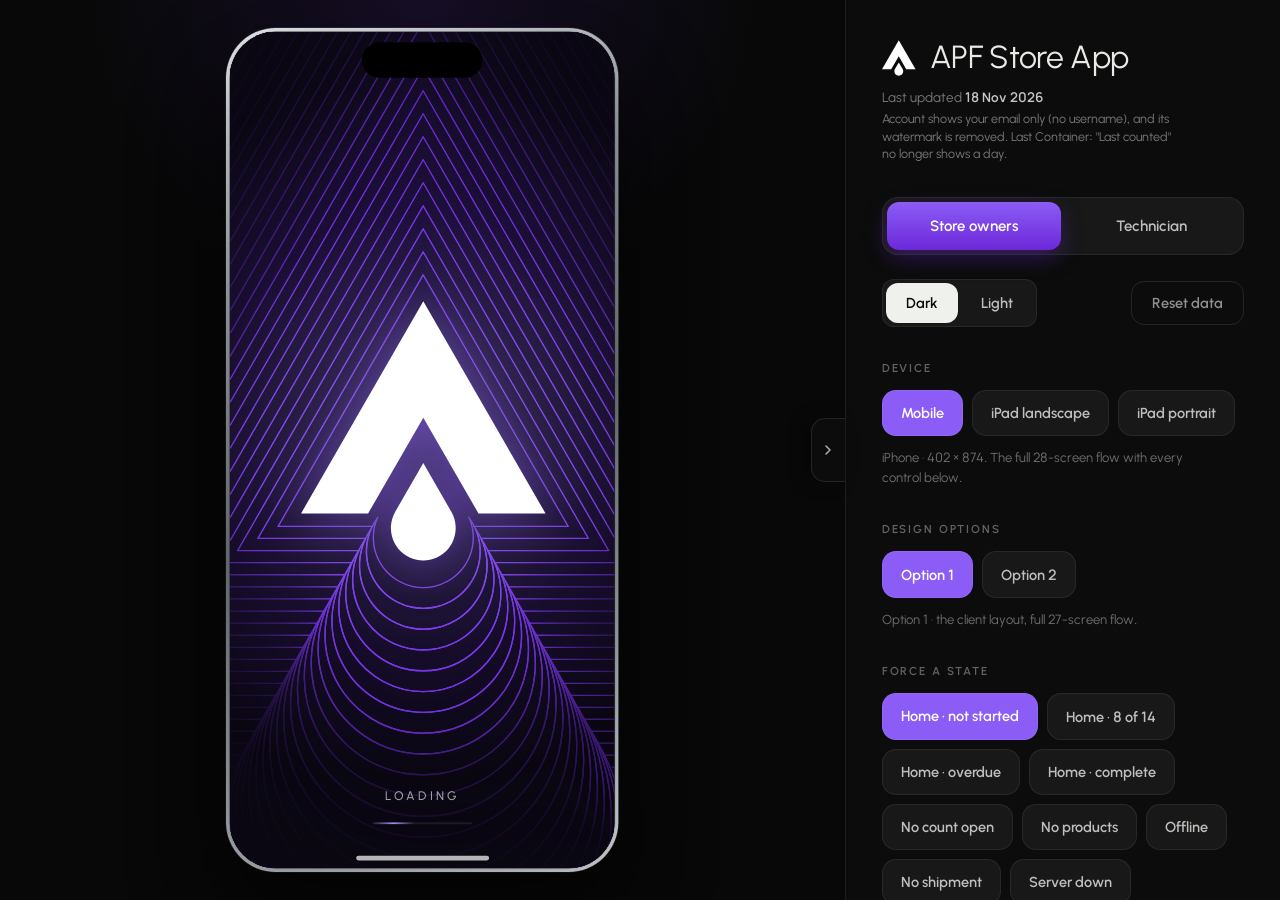
==== commit a3448d23: "Store app prototype: 134 Last counted without weekday" ====
--- a/store-app/index.html
+++ b/store-app/index.html
@@ -5,7 +5,7 @@
     <link rel="icon" type="image/svg+xml" href="./assets/apf-icon-WhAL2Us3.svg" />
     <meta name="viewport" content="width=device-width, initial-scale=1.0" />
     <title>APF Store App · Prototype</title>
-    <script type="module" crossorigin src="./assets/index-DbK_CtUo.js"></script>
+    <script type="module" crossorigin src="./assets/index-CLrZvBAr.js"></script>
     <link rel="stylesheet" crossorigin href="./assets/index-D3Ue-jSm.css">
   </head>
   <body>
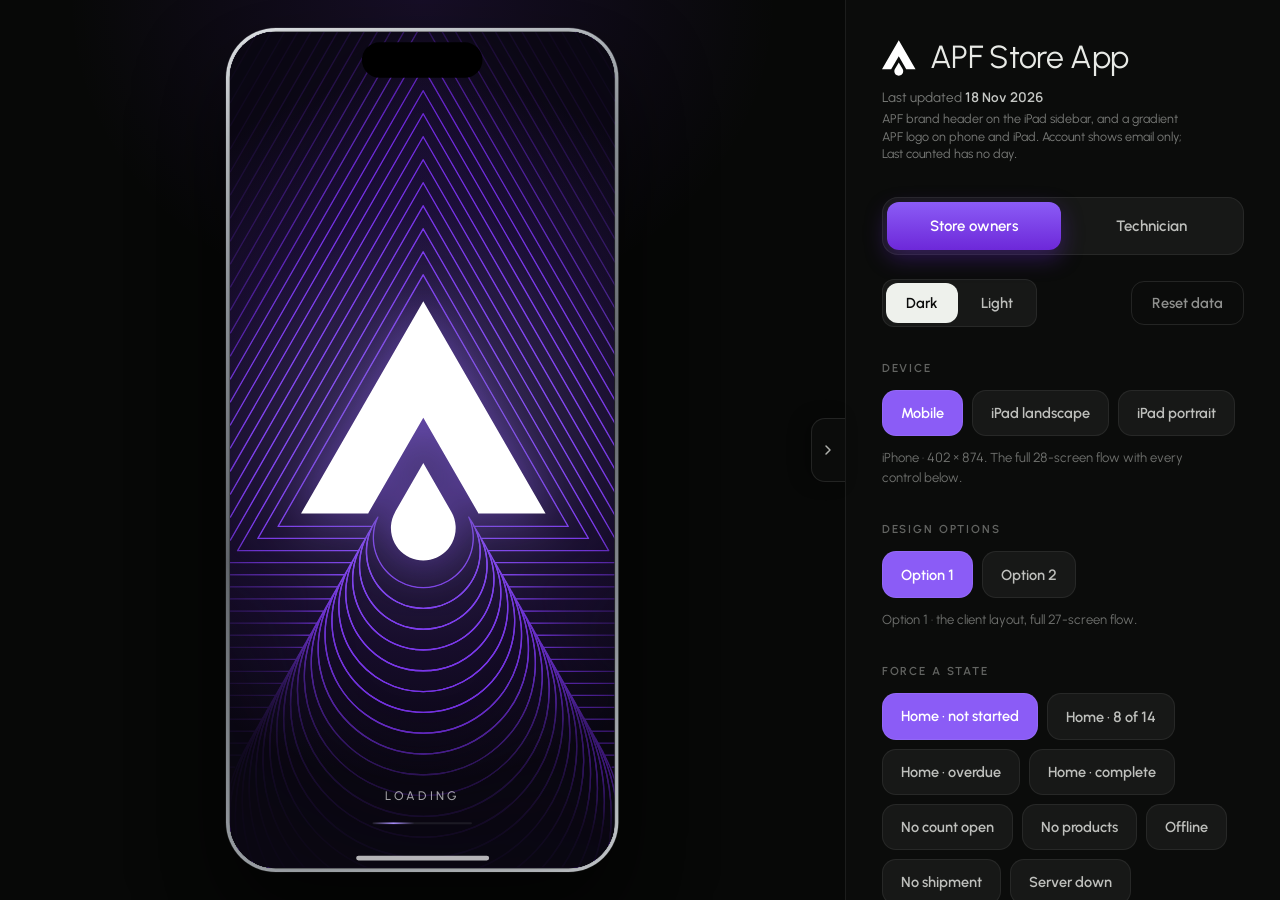
==== commit 1e0146ab: "Store app prototype: 135 iPad brand header, gradient logo disc" ====
--- a/store-app/index.html
+++ b/store-app/index.html
@@ -5,8 +5,8 @@
     <link rel="icon" type="image/svg+xml" href="./assets/apf-icon-WhAL2Us3.svg" />
     <meta name="viewport" content="width=device-width, initial-scale=1.0" />
     <title>APF Store App · Prototype</title>
-    <script type="module" crossorigin src="./assets/index-CLrZvBAr.js"></script>
-    <link rel="stylesheet" crossorigin href="./assets/index-D3Ue-jSm.css">
+    <script type="module" crossorigin src="./assets/index-CsjCxagm.js"></script>
+    <link rel="stylesheet" crossorigin href="./assets/index-BR5JpMU8.css">
   </head>
   <body>
     <div id="root"></div>
--- a/store-app/assets/index-BR5JpMU8.css
+++ b/store-app/assets/index-BR5JpMU8.css
@@ -0,0 +1 @@
+._wrap_bd04f_1{flex:none;height:100vh;transition:width .32s cubic-bezier(.22,.9,.24,1),min-width .32s cubic-bezier(.22,.9,.24,1);position:relative}._handle_bd04f_7{color:#e8eae6bf;z-index:5;background:#0b0c0b;border:1px solid #ffffff1a;border-right:0;border-radius:14px 0 0 14px;justify-content:center;align-items:center;width:34px;height:64px;display:flex;position:absolute;top:50%;left:-34px;transform:translateY(-50%);box-shadow:-6px 0 18px #0000004d}._clip_bd04f_25{width:100%;height:100vh;overflow:hidden}._body_bd04f_26{background:#0b0c0b;border-left:1px solid #ffffff12;flex-direction:column;gap:34px;width:min(520px,34vw);min-width:400px;height:100vh;padding:40px 36px 56px;font-size:15px;display:flex;overflow-y:auto}._top_bd04f_40{flex-direction:column;align-items:flex-start;gap:12px;display:flex}._brand_bd04f_41{align-items:center;gap:14px;display:flex}._logo_bd04f_42{filter:invert();width:34px;height:36px}._name_bd04f_43{letter-spacing:-.02em;white-space:nowrap;font-size:32px;font-weight:400;line-height:1.1}._current_bd04f_44{color:#e8eae680;white-space:nowrap;font-size:13.5px}._current_bd04f_44 b{color:#e8eae6d9;font-weight:600}._updated_bd04f_46{flex-direction:column;gap:4px;display:flex}._change_bd04f_47{color:#e8eae680;max-width:300px;font-size:12.5px;line-height:1.4}._row_bd04f_49{align-items:center;gap:10px;display:flex}._segment_bd04f_50{background:#ffffff0d;border:1px solid #ffffff12;border-radius:12px;gap:3px;padding:3px;display:flex}._seg_bd04f_50{color:#e8eae6cc;white-space:nowrap;border-radius:12px;padding:11px 20px;font-size:14.5px;font-weight:600;transition:background .2s,color .2s}._segOn_bd04f_67{color:#0b0c0b;background:#eef1ec}._reset_bd04f_68{color:#e8eae699;white-space:nowrap;border:1px solid #ffffff1a;border-radius:13px;margin-left:auto;padding:12px 20px;font-size:14.5px;font-weight:600}._label_bd04f_79{letter-spacing:.16em;text-transform:uppercase;color:#e8eae666;margin-bottom:15px;font-size:11.5px;font-weight:600}._chips_bd04f_87{flex-wrap:wrap;gap:9px;display:flex}._chip_bd04f_87{color:#e8eae6cc;white-space:nowrap;background:#ffffff0d;border:1px solid #ffffff12;border-radius:14px;padding:13px 18px;font-size:14.5px;font-weight:600;transition:background .18s}._chipOn_bd04f_99{color:#fff;background:#8b5cf6}._note_bd04f_100{color:#e8eae673;margin-top:12px;font-size:13px;line-height:1.55}._list_bd04f_102{grid-template-columns:minmax(0,1fr);gap:6px;display:grid}._item_bd04f_103{background:#ffffff08;border:1px solid #ffffff0d;border-radius:14px;align-items:center;gap:13px;min-width:0;padding:15px 18px;transition:background .18s;display:flex}._itemOn_bd04f_114{background:linear-gradient(#8b5cf6,#6d28d9)}._code_bd04f_115{color:#e8eae659;flex:none;width:30px;font:600 12px ui-monospace,monospace}._itemLabel_bd04f_116{color:#e8eae6bf;white-space:nowrap;text-overflow:ellipsis;font-size:15.5px;font-weight:500;overflow:hidden}._itemOn_bd04f_114 ._itemLabel_bd04f_116{color:#fff}._roles_bd04f_118{background:#ffffff0d;border:1px solid #ffffff12;border-radius:16px;grid-template-columns:1fr 1fr;gap:4px;margin-bottom:-10px;padding:4px;display:grid}._role_bd04f_118{color:#e8eae6cc;text-align:center;border-radius:12px;height:48px;font-size:15px;font-weight:600;transition:background .2s,color .2s}._roleOn_bd04f_137{color:#fff;background:linear-gradient(#8b5cf6,#6d28d9);box-shadow:0 8px 22px #6d28d959}._bar_3duxo_1{background:var(--bar);-webkit-backdrop-filter:blur(28px)saturate(180%);border:1px solid var(--edge2);box-shadow:var(--shadow);z-index:5;border-radius:999px;align-items:center;gap:6px;padding:6px;display:flex;position:absolute;bottom:26px;left:50%;transform:translate(-50%)}._tab_3duxo_18{--ease:cubic-bezier(.32,.72,0,1);background:var(--surf2);height:52px;color:var(--muted);transition:padding .34s var(--ease), background .26s ease, color .26s ease, box-shadow .26s ease;border-radius:999px;align-items:center;padding:0 15px;display:flex;position:relative;overflow:hidden}._active_3duxo_31{background:var(--accent-fill);color:var(--primary-ink);box-shadow:0 8px 22px var(--accent-glow);padding:0 20px 0 15px}._icon_3duxo_32{flex:none;justify-content:center;align-items:center;width:26px;height:26px;display:flex}._label_3duxo_33{opacity:0;white-space:nowrap;letter-spacing:-.01em;max-width:0;transition:max-width .34s var(--ease), margin-left .34s var(--ease), opacity .22s ease;margin-left:0;font-size:14px;font-weight:600;overflow:hidden}._active_3duxo_31 ._label_3duxo_33{opacity:1;max-width:140px;margin-left:9px}._dot_3duxo_45{background:var(--signal);width:7px;height:7px;box-shadow:0 0 8px var(--signal-glow);border-radius:50%;position:absolute;top:11px;right:11px}._badge_3duxo_55{background:var(--accent-fill);min-width:17px;height:17px;color:var(--primary-ink);box-shadow:0 0 0 2px var(--bar);border-radius:999px;justify-content:center;align-items:center;padding:0 5px;font-size:10.5px;font-weight:700;display:flex;position:absolute;top:7px;right:6px}._splash_d7ooq_1{z-index:40;cursor:pointer;background:radial-gradient(120% 46% at 50% 0,#180e2c 0%,#0f0920 44%,#08060f 100%),radial-gradient(82% 30% at 50% -6%,#8b5cf642,#0000 70%),#08060f;position:absolute;inset:0;overflow:hidden}._art_d7ooq_13{opacity:0;animation:.9s cubic-bezier(.22,.9,.24,1) both _apf-artUp_d7ooq_1;position:absolute;inset:0}._layer_d7ooq_14{object-fit:cover;width:100%;height:100%;display:block;position:absolute;inset:0}._overlay_d7ooq_15{pointer-events:none}._sweep_d7ooq_18{pointer-events:none;filter:drop-shadow(0 0 9px #8b5cf6bf);opacity:.9;animation:4.6s cubic-bezier(.32,0,.72,.62) 1.5s infinite _sweepRing_d7ooq_1;-webkit-mask-image:radial-gradient(circle closest-side at 50% 59.5%,#0000 55%,#000 78%,#0000 100%);mask-image:radial-gradient(circle closest-side at 50% 59.5%,#0000 55%,#000 78%,#0000 100%);-webkit-mask-position:50% 59.5%;mask-position:50% 59.5%;-webkit-mask-size:20% 20%;mask-size:20% 20%;-webkit-mask-repeat:no-repeat;mask-repeat:no-repeat}._halo_d7ooq_33{pointer-events:none;background:radial-gradient(circle,#a78bfa57,#7c3aed21 42%,#0000 68%);border-radius:50%;width:190%;padding-bottom:190%;animation:5.5s ease-in-out 1.6s infinite _apf-halo_d7ooq_1;position:absolute;top:47.5%;left:50%;transform:translate(-50%,-50%)}._markWrap_d7ooq_46{animation:.8s cubic-bezier(.22,.9,.24,1) .62s both _apf-markUp_d7ooq_1;position:absolute;inset:0}._mark_d7ooq_46{filter:drop-shadow(0 0 26px #8b5cf68c);width:100%;height:100%;display:block;position:absolute;inset:0}._loading_d7ooq_49{flex-direction:column;align-items:center;gap:20px;animation:.8s ease-out 1.25s both _apf-fadeUp_d7ooq_1;display:flex;position:absolute;bottom:46px;left:0;right:0}._loadingText_d7ooq_60{letter-spacing:.26em;text-transform:uppercase;color:#ffffff9e;white-space:nowrap;font-size:13px;font-weight:500}._bar_d7ooq_61{background:#ffffff14;border-radius:2px;width:104px;height:2px;position:relative;overflow:hidden}._barLight_d7ooq_62{background:linear-gradient(90deg,#0000,#a78bfa,#0000);border-radius:2px;width:42%;animation:1.5s ease-in-out infinite _apf-sweep_d7ooq_1;position:absolute;inset:0}@keyframes _apf-artUp_d7ooq_1{0%{opacity:0;transform:scale(1.03)}to{opacity:1;transform:none}}@keyframes _apf-markUp_d7ooq_1{0%{opacity:0;transform:translateY(14px)scale(.97)}to{opacity:1;transform:none}}@keyframes _apf-halo_d7ooq_1{0%,to{opacity:.4;transform:translate(-50%,-50%)scale(1)}50%{opacity:.7;transform:translate(-50%,-50%)scale(1.08)}}@keyframes _apf-fadeUp_d7ooq_1{0%{opacity:0;transform:translateY(10px)}to{opacity:1;transform:none}}@keyframes _apf-sweep_d7ooq_1{0%{transform:translate(-100%)}to{transform:translate(240%)}}@keyframes _sweepRing_d7ooq_1{0%{-webkit-mask-size:20% 20%;mask-size:20% 20%}to{-webkit-mask-size:507% 507%;mask-size:507% 507%}}._btn_2v7ob_2{cursor:pointer;border-radius:999px;flex:none;justify-content:center;align-items:center;gap:8px;width:100%;height:52px;font-size:16px;font-weight:600;display:flex}._md_2v7ob_15{height:52px;font-size:15.5px}._sm_2v7ob_16{height:48px;font-size:14px}._primary_2v7ob_17{background:var(--primary);color:var(--primary-ink);box-shadow:var(--primary-glow)}._off_2v7ob_18{background:var(--btn-off);color:var(--btn-off-ink)}._secondary_2v7ob_19{background:var(--surf-flat);border:1px solid var(--edge2);color:var(--text)}._outline_2v7ob_20{border:1px solid var(--edge2);color:var(--text)}._danger_2v7ob_21{border:1px solid var(--danger-edge);color:var(--danger)}._text_2v7ob_22{height:44px;color:var(--muted);font-size:14px}._field_2v7ob_25{background:var(--surf-flat);border:1px solid var(--edge2);border-radius:16px;align-items:center;gap:12px;height:54px;padding:0 16px;display:flex}._fieldIcon_2v7ob_35{color:var(--muted);flex:none;display:flex}._input_2v7ob_36{min-width:0;color:var(--text);background:0 0;border:0;outline:none;flex:1;font-size:16px}._card_2v7ob_39{background:var(--surf);border:1px solid var(--edge);border-radius:20px}._badge_2v7ob_41{background:var(--surf2);color:var(--muted);border-radius:50%;flex:none;justify-content:center;align-items:center;display:flex}._notice_2v7ob_50{background:var(--surf2);border-radius:14px;gap:10px;padding:12px 14px;font-size:13px;line-height:1.45;display:flex}._noticeIcon_2v7ob_59{color:var(--muted);flex:none;display:flex}._kicker_2v7ob_60{letter-spacing:.08em;text-transform:uppercase;color:var(--muted);font-size:11px;font-weight:600}._stepper_2v7ob_63{background:var(--surf2);border-radius:999px;flex:none;align-items:center;gap:2px;padding:3px;display:flex}._stepBtn_2v7ob_64{width:40px;height:40px;color:var(--muted);border-radius:50%;flex:none;justify-content:center;align-items:center;display:flex}._stepPlus_2v7ob_71{background:var(--accent-fill);color:var(--primary-ink)}._stepValue_2v7ob_72{text-align:center;font-size:18px;font-weight:600}._toggle_2v7ob_75{border-radius:999px;flex:none;width:50px;height:29px;transition:background .2s;position:relative}._knob_2v7ob_76{background:#fff;border-radius:50%;width:23px;height:23px;transition:left .2s;position:absolute;top:3px;box-shadow:0 2px 6px #0000004d}._rules_2v7ob_86{flex-direction:column;gap:10px;display:flex}._rule_2v7ob_86{white-space:nowrap;align-items:center;gap:10px;font-size:13px;font-weight:500;display:flex}._ruleMark_2v7ob_88{width:18px;height:18px;color:var(--primary-ink);border:1.5px solid;border-radius:50%;flex:none;justify-content:center;align-items:center;display:inline-flex}._selects_2v7ob_98{align-items:flex-start;gap:8px;display:flex}._select_2v7ob_98{flex:0 auto;min-width:0;max-width:100%}._selectPill_2v7ob_100{background:var(--surf);border:1px solid var(--edge);cursor:pointer;border-radius:14px;align-items:center;gap:7px;max-width:100%;height:38px;padding:0 12px;display:flex}._selectValue_2v7ob_110{color:var(--text);white-space:nowrap;text-overflow:ellipsis;font-size:13px;font-weight:500;overflow:hidden}._selectCount_2v7ob_111{color:var(--faint);flex:none;font-size:12px;font-weight:600}._caret_2v7ob_112{color:var(--faint);flex:none;transition:transform .22s;display:flex}._menu_2v7ob_113{background:var(--surf);border:1px solid var(--edge);box-shadow:var(--shadow);border-radius:16px;margin-top:8px;padding:5px;animation:.22s ease-out rise}._option_2v7ob_122{cursor:pointer;border-radius:12px;align-items:center;gap:8px;width:100%;padding:11px;display:flex}._optionLabel_2v7ob_123{white-space:nowrap;text-overflow:ellipsis;flex:1;min-width:0;font-size:14px;overflow:hidden}._optionCount_2v7ob_124{flex:none;font-size:12px;font-weight:600}._optionOn_2v7ob_125{background:var(--accent-soft);color:var(--accent)}._selectPill_2v7ob_100:focus-visible{outline:2px solid var(--accent);outline-offset:2px}._selectFloat_2v7ob_128{position:relative}._menuFloat_2v7ob_129{z-index:40;width:max-content;min-width:100%;max-width:min(320px,100vw - 40px);position:absolute;top:100%;left:0}._menuRight_2v7ob_130{left:auto;right:0}._screen_tojtx_2{z-index:1;flex-direction:column;flex:1;min-height:0;animation:.2s ease-out rise;display:flex;position:relative}._padded_tojtx_12{padding:0 24px 36px;animation-duration:.25s}._header_tojtx_14{padding:0 20px 18px}._headerRow_tojtx_15{justify-content:space-between;align-items:center;gap:12px;display:flex}._title_tojtx_16{letter-spacing:-.025em;margin-top:18px;font-size:30px;font-weight:400;line-height:1.1;animation:.5s cubic-bezier(.22,.9,.24,1) 40ms both reveal}._sub_tojtx_25{color:var(--muted);margin-top:7px;font-size:13px;animation:.5s cubic-bezier(.22,.9,.24,1) .1s both reveal}._recess_tojtx_34{background:var(--recess);border-top:1px solid var(--edge2);box-shadow:var(--recess-shadow);border-radius:26px 26px 0 0;flex:1;overflow:auto}._back_tojtx_43{cursor:pointer;flex:none;align-self:flex-start;align-items:center;gap:10px;display:inline-flex}._backCircle_tojtx_44{background:var(--surf-flat);border:1px solid var(--edge);width:34px;height:34px;color:var(--text);border-radius:50%;flex:none;justify-content:center;align-items:center;display:flex}._backLabel_tojtx_53{color:var(--muted);white-space:nowrap;font-size:14px;font-weight:500}._footer_tojtx_56{background:var(--fade);padding:26px 20px 34px;position:absolute;bottom:0;left:0;right:0}._title_120gy_2{letter-spacing:-.025em;font-size:30px;font-weight:400;line-height:1.1}._body_120gy_3{color:var(--muted);font-size:14px;line-height:1.5}._strong_120gy_4{color:var(--text);font-weight:600}._narrow_120gy_5{max-width:290px;margin:0 auto}._push_120gy_6{margin-top:auto}._gap12_120gy_7{margin-top:12px}._gap16_120gy_8{margin-top:16px}._gap28_120gy_9{margin-top:28px}._error_15yvm_1{background:var(--surf);border:1px solid var(--edge);text-align:left;border-radius:14px;gap:10px;padding:12px 14px;font-size:13.5px;line-height:1.45;display:flex}._errorIcon_15yvm_12{color:var(--danger);flex:none;padding-top:1px;display:flex}._errorText_15yvm_13{flex:1;min-width:0}._amber_15yvm_14 ._errorIcon_15yvm_12{color:var(--late-text)}._confirm_15yvm_16{text-align:center;flex-direction:column;align-items:center;width:100%;max-width:520px;margin:auto;display:flex}._disc_15yvm_17{background:color-mix(in srgb, var(--accent) 15%, transparent);width:56px;height:56px;color:var(--accent);border-radius:50%;flex:none;justify-content:center;align-items:center;animation:.45s cubic-bezier(.34,1.4,.64,1) both pop;display:flex}._discNeutral_15yvm_26{background:var(--surf2);color:var(--muted)}._title_15yvm_27{letter-spacing:-.015em;margin-top:18px;font-size:22px;font-weight:500;line-height:1.25}._body_15yvm_28{max-width:320px;color:var(--muted);margin-top:8px;font-size:14px;line-height:1.55}._summary_15yvm_29{text-align:left;width:100%}._actions_15yvm_30{flex-direction:column;align-items:center;gap:4px;width:100%;margin-top:24px;display:flex}._tel_15yvm_32{color:var(--accent);white-space:nowrap;font-weight:600;text-decoration:none}._link_15yvm_35{height:44px;color:var(--accent);align-items:center;padding:0 8px;font-size:14px;font-weight:600;display:inline-flex}._fieldError_15yvm_37._fieldError_15yvm_37{border-color:var(--danger)}._fieldMsg_15yvm_39{color:var(--danger);align-items:center;gap:6px;margin:-2px 4px 0;font-size:13px;font-weight:500;display:flex}._fieldMsg_15yvm_39 svg{flex:none}._logoRow_y7i60_1{justify-content:center;margin-top:64px;display:flex}._logo_y7i60_1{background:var(--surf);border:1px solid var(--edge2);width:104px;height:104px;box-shadow:var(--shadow);border-radius:30px;justify-content:center;align-items:center;display:flex}._logo_y7i60_1 img{width:45px;height:47px;filter:var(--logo)}._title_y7i60_11{text-align:center;letter-spacing:-.025em;margin-top:40px;font-size:30px;font-weight:400;line-height:1.1}._sub_y7i60_12{text-align:center;color:var(--muted);margin-top:9px;font-size:14px}._fields_y7i60_13{flex-direction:column;gap:10px;margin-top:32px;display:flex}._links_y7i60_14{justify-content:center;gap:20px;margin-top:20px;font-size:14px;font-weight:600;display:flex}._forgot_y7i60_15{color:var(--muted)}._request_y7i60_16{color:var(--accent)}._status_y7i60_18{background:var(--surf);border:1px solid var(--edge);text-align:left;border-radius:18px;align-items:center;gap:13px;margin-top:auto;padding:15px 18px;display:flex}._statusText_y7i60_29{flex:1;min-width:0}._statusTitle_y7i60_30{white-space:nowrap;text-overflow:ellipsis;font-size:14.5px;font-weight:600;overflow:hidden}._statusSub_y7i60_31{color:var(--muted);white-space:nowrap;text-overflow:ellipsis;margin-top:3px;font-size:12.5px;overflow:hidden}._chevron_y7i60_32{color:var(--faint);flex:none;display:flex}._title_117h3_1{margin-top:40px}._intro_117h3_2{margin-top:8px}._help_117h3_3{color:var(--muted);text-align:center;margin-top:16px;font-size:13px;line-height:1.5}._sub_1o00p_1{color:var(--muted);margin-top:7px;font-size:13px;animation:.5s cubic-bezier(.22,.9,.24,1) .1s both reveal}._fields_1o00p_8{flex-direction:column;gap:10px;display:flex}._known_1o00p_9{background:var(--accent-soft);border-radius:16px;padding:14px 16px;font-size:13px;line-height:1.5}._knownLink_1o00p_10{cursor:pointer;font-weight:600;text-decoration:underline}._required_1o00p_11{color:var(--faint);flex:none;font-size:11.5px;font-weight:600}._picker_1o00p_13{position:relative}._tags_1o00p_14{background:var(--surf-flat);border:1px solid var(--edge2);border-radius:16px;flex-wrap:wrap;align-items:center;gap:7px;min-height:54px;padding:8px 14px 8px 16px;display:flex}._tagsIcon_1o00p_26{color:var(--muted);flex:none;margin-right:5px;display:flex}._tag_1o00p_14{background:var(--accent-soft);color:var(--accent);border-radius:999px;align-items:center;gap:6px;padding:6px 8px 6px 11px;font-size:13px;font-weight:600;animation:.16s ease-out rise;display:flex}._tagRemove_1o00p_39{cursor:pointer;opacity:.7;display:flex}._query_1o00p_40{min-width:110px;height:36px;color:var(--text);background:0 0;border:0;outline:none;flex:1;padding:0;font-size:16px}._results_1o00p_42{background:var(--surf-flat);border:1px solid var(--edge2);box-shadow:var(--shadow);border-radius:16px;margin-top:6px;animation:.16s ease-out rise;overflow:hidden}._result_1o00p_42{border-top:1px solid var(--edge);background:var(--surf-flat);align-items:center;gap:12px;width:100%;padding:13px 15px;display:flex}._resultOn_1o00p_60{background:var(--accent-soft)}._resultIcon_1o00p_61{color:var(--faint);flex:none;display:flex}._resultText_1o00p_62{flex:1;min-width:0}._resultCity_1o00p_63{white-space:nowrap;text-overflow:ellipsis;font-size:14.5px;font-weight:500;overflow:hidden}._resultNo_1o00p_64{color:var(--muted);margin-top:2px;font-size:12px}._resultCheck_1o00p_65{color:var(--accent);flex:none;display:flex}._noResults_1o00p_66{background:var(--surf-flat);border:1px solid var(--edge2);color:var(--muted);border-radius:16px;margin-top:6px;padding:14px 15px;font-size:13px;animation:.16s ease-out rise}._hint_1o00p_76{color:var(--muted);margin-top:9px;padding:0 4px;font-size:12.5px;line-height:1.5}._send_1o00p_77{margin-top:16px}._card_184fr_1{margin-top:24px;padding:18px 20px}._animated_184fr_2{animation:.5s ease-out .28s both riseIn}._head_184fr_3{border-bottom:1px solid var(--edge);padding-bottom:16px}._headText_184fr_4{letter-spacing:.1em;text-transform:uppercase;color:var(--muted);font-size:11px;font-weight:600}._list_184fr_5{flex-direction:column;margin-top:16px;display:flex}._step_184fr_6{align-items:flex-start;gap:14px;display:flex}._rail_184fr_7{flex-direction:column;flex:none;align-self:stretch;align-items:center;display:flex}._dot_184fr_8{border:1.5px solid;border-radius:50%;flex:none;justify-content:center;align-items:center;width:26px;height:26px;font-size:11.5px;font-weight:600;display:flex}._done_184fr_17{background:var(--accent-fill);color:var(--primary-ink);border-color:#0000}._active_184fr_18{background:var(--accent-soft);border-color:var(--accent-fill);color:var(--accent)}._todo_184fr_19{background:var(--surf-flat);border-color:var(--edge2);color:var(--muted)}._line_184fr_20{background:var(--edge2);border-radius:1px;flex:1;width:1.5px;min-height:22px}._lineDone_184fr_21{background:var(--accent-fill)}._text_184fr_22{flex:1;min-width:0;padding-bottom:20px}._step_184fr_6:last-child ._text_184fr_22{padding-bottom:0}._titleRow_184fr_24{justify-content:space-between;align-items:center;gap:10px;display:flex}._title_184fr_24{color:var(--text);letter-spacing:-.01em;white-space:nowrap;min-width:0;font-size:14.5px;font-weight:500}._titleTodo_184fr_26{color:var(--muted)}._pill_184fr_27{background:var(--surf2);color:var(--muted);white-space:nowrap;border-radius:999px;flex:none;padding:4px 9px;font-size:11.5px;font-weight:600}._sub_184fr_37{color:var(--muted);margin-top:4px;font-size:12.5px;line-height:1.45}._back_1e6q7_2{width:100%;animation:.45s ease-out .62s both riseIn}._back_19oc9_1{flex:none;align-self:flex-start;margin-left:-4px}._title_19oc9_2{margin-top:18px}._intro_19oc9_3{color:var(--muted);margin-top:7px;font-size:13px;line-height:1.5}._link_19oc9_4{color:var(--accent);font-weight:600}._foot_19oc9_5{text-align:center;color:var(--muted);margin-top:12px;padding:0 12px;font-size:12px;line-height:1.5}._title_13um3_1{margin-top:44px}._intro_13um3_2{margin-top:8px}._fields_13um3_3{flex-direction:column;gap:10px;margin-top:28px;display:flex}._eye_13um3_4{color:var(--faint);flex:none;margin:-4px;padding:4px;display:flex}._rules_13um3_5{margin-top:18px}._screen_eau7a_2{padding:0 20px 48px}._top_eau7a_3{justify-content:flex-end;display:flex}._signOut_eau7a_4{background:var(--surf-flat);border:1px solid var(--edge2);border-radius:999px;align-items:center;gap:8px;height:38px;padding:0 14px 0 12px;font-size:14px;font-weight:600;display:flex}._signOut_eau7a_4 svg{color:var(--muted)}._body_eau7a_15{text-align:center;flex-direction:column;flex:1;justify-content:safe center;align-items:center;width:100%;max-width:360px;min-height:0;margin:0 auto;padding-bottom:40px;display:flex;overflow-y:auto}._disc_eau7a_17{background:var(--danger-soft);width:56px;height:56px;color:var(--danger);border-radius:50%;justify-content:center;align-items:center;animation:.45s cubic-bezier(.34,1.4,.64,1) both pop;display:flex}._title_eau7a_25{letter-spacing:-.015em;margin-top:18px;font-size:22px;font-weight:500;line-height:1.25}._sub_eau7a_26{color:var(--muted);margin-top:8px;font-size:14px;line-height:1.55}._details_eau7a_28{width:100%;margin-top:24px}._reason_eau7a_29{background:var(--surf);border:1px solid var(--edge);text-align:left;border-radius:18px;width:100%;padding:16px 18px}._label_eau7a_30{letter-spacing:.08em;text-transform:uppercase;color:var(--faint);font-size:10.5px;font-weight:600}._text_eau7a_31{overflow-wrap:anywhere;margin-top:6px;font-size:14.5px;line-height:1.55}._contact_eau7a_33{background:var(--surf);border:1px solid var(--edge);text-align:left;border-radius:18px;width:100%;margin-top:12px;overflow:hidden}._contactHead_eau7a_34{letter-spacing:.08em;text-transform:uppercase;color:var(--faint);padding:14px 18px 4px;font-size:10.5px;font-weight:600}._row_eau7a_35{min-height:60px;color:inherit;align-items:center;gap:12px;padding:10px 14px 10px 18px;text-decoration:none;display:flex}._row_eau7a_35+._row_eau7a_35{border-top:1px solid var(--edge)}._rowIcon_eau7a_37{background:var(--accent-soft);width:36px;height:36px;color:var(--accent);border-radius:12px;flex:none;justify-content:center;align-items:center;display:flex}._rowText_eau7a_38{flex-direction:column;flex:1;gap:1px;min-width:0;display:flex}._rowLabel_eau7a_39{color:var(--muted);font-size:12px}._rowValue_eau7a_40{overflow-wrap:anywhere;font-size:14.5px;font-weight:600}._rowGo_eau7a_41{color:var(--faint);flex:none;display:flex}._nested_eau7a_43 ._reason_eau7a_29,._nested_eau7a_43 ._contact_eau7a_33{background:var(--surf-flat)}._img_82z3e_1{background-position:50%;background-repeat:no-repeat;background-size:contain;position:absolute;inset:0}._framed_82z3e_2{inset:1px}._search_82z3e_4{background:var(--surf-flat);border:1px solid var(--edge);align-items:center;gap:10px;padding:0 14px;display:flex}._searchIcon_82z3e_5{color:var(--faint);display:flex}._searchInput_82z3e_6{color:var(--text);background:0 0;border:0;outline:none;flex:1;min-width:0;font-size:15px}._avatarImg_82z3e_8{object-fit:cover;width:100%;height:100%;display:block}._initials_82z3e_9{background:var(--surf3);color:var(--text);justify-content:center;align-items:center;font-weight:600;display:flex}._sub_82z3e_11{color:var(--muted);margin-top:7px;font-size:13px;animation:.5s cubic-bezier(.22,.9,.24,1) .1s both reveal}._techBanner_82z3e_20{background:var(--surf-flat);border:1px solid var(--edge);color:var(--muted);border-radius:10px;align-items:center;gap:8px;padding:7px 12px;font-size:12.5px;line-height:1.4;display:flex}._techIcon_82z3e_32{color:var(--muted);flex:none;display:flex}._greeting_nfd7e_1{color:var(--muted);font-size:13.5px;font-weight:500}._actions_nfd7e_2{flex:none;align-items:center;gap:8px;display:flex}._msgBtn_nfd7e_3{background:var(--surf-flat);border:1px solid var(--edge2);width:36px;height:36px;color:var(--text);border-radius:50%;justify-content:center;align-items:center;display:flex;position:relative}._msgDot_nfd7e_12{background:var(--signal);border:2px solid var(--bg);border-radius:50%;width:8px;height:8px;position:absolute;top:6px;right:7px}._avatar_nfd7e_19{background:var(--accent-soft);border-radius:50%;flex:none;width:36px;height:36px;overflow:hidden}._avatar_nfd7e_19 img{object-fit:cover;width:36px;height:36px;display:block}._search_nfd7e_21{border-radius:14px;height:46px;margin-top:16px}._list_nfd7e_23{flex-direction:column;gap:8px;display:flex}._row_nfd7e_24{background:var(--surf);border:1px solid var(--edge);border-radius:20px;align-items:center;gap:14px;padding:16px;display:flex}._badge_nfd7e_33{background:var(--surf2);width:42px;height:42px;color:var(--muted);border-radius:50%;flex:none;justify-content:center;align-items:center;display:flex}._text_nfd7e_41{flex:1;min-width:0;display:block}._noRow_nfd7e_42{align-items:center;gap:8px;display:flex}._storeNo_nfd7e_43{letter-spacing:.02em;color:var(--muted);white-space:nowrap;font-size:12px;font-weight:600}._newDot_nfd7e_44{background:var(--accent);border-radius:50%;flex:none;width:7px;height:7px}._city_nfd7e_45{letter-spacing:-.01em;color:var(--text);white-space:nowrap;text-overflow:ellipsis;margin-top:3px;font-size:17px;font-weight:500;display:block;overflow:hidden}._statusRow_nfd7e_52{align-items:center;gap:6px;margin-top:7px;display:flex}._status_nfd7e_52{color:var(--muted);white-space:nowrap;font-size:12.5px;font-weight:600}._sep_nfd7e_54{background:var(--faint);border-radius:50%;flex:none;width:3px;height:3px}._last_nfd7e_55{color:var(--faint);white-space:nowrap;font-size:12.5px}._chevron_nfd7e_56{color:var(--faint)}._overdue_nfd7e_58{border-color:var(--late-edge)}._overdue_nfd7e_58 ._badge_nfd7e_33{background:var(--late-soft);color:var(--late-text)}._overdue_nfd7e_58 ._status_nfd7e_52{color:var(--late-text)}._done_nfd7e_61 ._badge_nfd7e_33{color:var(--ok,#22c55e)}._done_nfd7e_61 ._city_nfd7e_45{color:var(--muted)}._empty_nfd7e_65{text-align:center;flex-direction:column;flex:1;justify-content:center;align-items:center;padding:0 32px 80px;display:flex}._emptyIcon_nfd7e_66{background:var(--surf2);width:56px;height:56px;color:var(--muted);border-radius:16px;justify-content:center;align-items:center;display:flex}._emptyTitle_nfd7e_67{letter-spacing:-.01em;margin-top:16px;font-size:20px;font-weight:500}._emptyBody_nfd7e_68{color:var(--muted);max-width:300px;margin-top:6px;font-size:14px;line-height:1.5}._emptyPill_nfd7e_69{background:var(--surf2);height:40px;color:var(--text);border-radius:999px;align-items:center;gap:8px;margin-top:20px;padding:0 16px;font-size:14px;font-weight:600;text-decoration:none;display:inline-flex}._emptyPill_nfd7e_69 svg{color:var(--accent)}._emptyLink_nfd7e_71{min-height:44px;color:var(--accent);margin-top:6px;padding:0 12px;font-size:14px;font-weight:600}._allDone_nfd7e_73{text-align:center;color:var(--muted);margin-top:8px;font-size:13px}._noMatch_nfd7e_76{text-align:center;padding:36px 16px}._noMatchTitle_nfd7e_77{letter-spacing:-.01em;overflow-wrap:anywhere;font-size:16px;font-weight:500}._noMatchSub_nfd7e_78{color:var(--muted);margin-top:6px;font-size:14px}._tag_vbx4h_2{white-space:nowrap;color:#fff;-webkit-backdrop-filter:blur(10px);background:#ffffff24;border:1px solid #ffffff38;border-radius:999px;align-items:center;max-width:100%;font-weight:600;display:inline-flex;overflow:hidden}._phone_vbx4h_16{gap:7px;height:30px;padding:0 12px 0 3px;font-size:12.5px}._ipad_vbx4h_17{gap:8px;height:34px;padding:0 14px 0 4px;font-size:13.5px}._icon_vbx4h_18{color:#4a1596;background:#fff;border-radius:50%;flex:none;place-items:center;display:grid}._phone_vbx4h_16 ._icon_vbx4h_18{width:22px;height:22px}._ipad_vbx4h_17 ._icon_vbx4h_18{width:26px;height:26px}._icon_vbx4h_18 svg{width:62%;height:62%;overflow:visible}._ok_vbx4h_22 ._icon_vbx4h_18{color:#0b0a12;background:#5bd28a}._late_vbx4h_23 ._icon_vbx4h_18{background:var(--late);color:var(--late-ink)}._ok_vbx4h_22 ._icon_vbx4h_18 svg,._late_vbx4h_23 ._icon_vbx4h_18 svg{width:72%;height:72%}._stores_vbx4h_25 ._icon_vbx4h_18 svg{width:56%;height:56%}._label_vbx4h_26{text-overflow:ellipsis;min-width:0;overflow:hidden}._collapse_vbx4h_29{-webkit-backdrop-filter:none;background:0 0;border:0;gap:0;height:auto;padding:0}._collapse_vbx4h_29 ._label_vbx4h_26{display:none}._collapse_vbx4h_29 ._icon_vbx4h_18{width:30px;height:30px}._due_vbx4h_34 path:nth-child(2){transform-box:view-box;transform-origin:12px 12px;animation:4s linear infinite _hand_vbx4h_1}._live_vbx4h_35 svg{animation:2.4s cubic-bezier(.6,0,.4,1) infinite _flip_vbx4h_1}._ok_vbx4h_22 path{stroke-dasharray:14;stroke-dashoffset:14px;animation:3s ease-out infinite _draw_vbx4h_1}._late_vbx4h_23 ._icon_vbx4h_18{animation:2.2s ease-in-out infinite _nudge_vbx4h_1}._stores_vbx4h_25 svg{animation:3.2s ease-in-out infinite _hop_vbx4h_1}@keyframes _hop_vbx4h_1{0%,70%,to{transform:translateY(0)}85%{transform:translateY(-6.25%)}}@keyframes _hand_vbx4h_1{to{transform:rotate(360deg)}}@keyframes _flip_vbx4h_1{0%,70%{transform:rotate(0)}to{transform:rotate(180deg)}}@keyframes _draw_vbx4h_1{0%{stroke-dashoffset:14px}25%,85%{stroke-dashoffset:0;opacity:1}to{stroke-dashoffset:0;opacity:0}}@keyframes _nudge_vbx4h_1{0%,60%,to{transform:scale(1)}70%{transform:scale(1.15)rotate(-8deg)}80%{transform:scale(1.15)rotate(8deg)}90%{transform:scale(1)}}@media (prefers-reduced-motion:reduce){._tag_vbx4h_2 *,._late_vbx4h_23 ._icon_vbx4h_18{animation:none!important}._ok_vbx4h_22 path{stroke-dashoffset:0}}._top_1fv78_1{justify-content:space-between;align-items:center;padding:0 20px;display:flex}._storePill_1fv78_2{background:var(--surf-flat);border:1px solid var(--edge2);border-radius:999px;align-items:center;gap:8px;height:38px;padding:0 14px;display:flex}._storeId_1fv78_12{font-size:14px;font-weight:600}._storeCity_1fv78_13{color:var(--muted);white-space:nowrap;font-size:14px;font-weight:500}._bell_1fv78_14{background:var(--surf-flat);border:1px solid var(--edge);border-radius:50%;flex:none;justify-content:center;align-items:center;width:38px;height:38px;display:flex;position:relative}._bellDot_1fv78_23{background:var(--signal);border:2px solid var(--bg);border-radius:50%;width:8px;height:8px;position:absolute;top:9px;right:10px}._avatar_1fv78_30{background:var(--accent-soft);border-radius:50%;flex:none;width:38px;height:38px;overflow:hidden}._avatar_1fv78_30 img{object-fit:cover;width:38px;height:38px;display:block}._scroll_1fv78_34{flex:1;padding:26px 20px 120px;overflow:auto;-webkit-mask-image:linear-gradient(#0000 0,#000 16px);mask-image:linear-gradient(#0000 0,#000 16px)}._greeting_1fv78_35{color:var(--muted);font-size:14px}._title_1fv78_36{letter-spacing:-.025em;margin-top:4px;font-size:30px;font-weight:400;line-height:1.1}._firstRun_1fv78_37{background:var(--surf-flat);border:1px solid var(--edge);border-radius:14px;align-items:flex-start;gap:10px;margin-top:14px;padding:12px 14px;font-size:13px;line-height:1.45;display:flex}._dismiss_1fv78_49{color:var(--muted);flex:none;margin:1px -2px 0 0;padding:2px;display:flex}._hero_1fv78_51{box-shadow:var(--hero-shadow);border-radius:26px;margin-top:14px;padding:20px;overflow:hidden}._heroTop_1fv78_52{justify-content:space-between;align-items:center;gap:12px;display:flex}._cta_1fv78_53{color:#2e1065;white-space:nowrap;background:#fff;border-radius:999px;flex:none;align-items:center;gap:7px;height:40px;padding:0 15px;font-size:14.5px;font-weight:600;display:flex;box-shadow:0 1px 2px #0003}._bigRow_1fv78_68{align-items:baseline;gap:7px;display:flex}._big_1fv78_68{letter-spacing:-.03em;color:#fff;font-size:34px;font-weight:700;line-height:1}._bigSuffix_1fv78_70{color:#ffffffb8;font-size:14px;font-weight:600}._heroSub_1fv78_71{color:#ffffffb3;margin-top:6px;font-size:13px}._progressRow_1fv78_72{align-items:center;gap:12px;margin-top:14px;display:flex}._track_1fv78_73{background:#0000006b;border-radius:999px;flex:1;min-width:0;height:6px;overflow:hidden}._pct_1fv78_74{white-space:nowrap;color:#fff;flex:none;font-size:14px;font-weight:600}._heroNone_1fv78_77{align-items:flex-start;gap:14px;display:flex}._noProducts_1fv78_80{background:var(--surf-flat);border:1px solid var(--edge);color:var(--muted);border-radius:18px;align-items:center;gap:12px;margin-top:14px;padding:16px;font-size:14px;line-height:1.45;display:flex}._noProductsIcon_1fv78_81{background:var(--surf2);width:40px;height:40px;color:var(--muted);border-radius:12px;flex:none;justify-content:center;align-items:center;display:flex}._noneIcon_1fv78_82{color:#fff;background:#ffffff29;border:1px solid #ffffff38;border-radius:12px;flex:none;justify-content:center;align-items:center;width:40px;height:40px;display:flex}._noneTitle_1fv78_83{color:#fff;margin-top:1px;font-size:17px;font-weight:600}._noneBody_1fv78_84{color:#ffffffb8;margin-top:4px;font-size:13px;line-height:1.45}._tiles_1fv78_86{z-index:1;grid-template-columns:1fr 1fr;gap:8px;margin-top:8px;display:grid;position:relative}._tile_1fv78_86{flex-direction:column;min-width:0;min-height:124.5px;padding:16px;display:flex;position:relative}._tileText_1fv78_88{margin-top:auto;padding-top:14px}._tileLabel_1fv78_89{color:var(--muted);white-space:nowrap;text-overflow:ellipsis;font-size:12.5px;font-weight:500;overflow:hidden}._tileTitle_1fv78_90{letter-spacing:-.01em;white-space:nowrap;text-overflow:ellipsis;margin-top:2px;font-size:16px;font-weight:700;overflow:hidden}._tileSub_1fv78_92{color:var(--muted);-webkit-line-clamp:2;-webkit-box-orient:vertical;margin-top:2px;font-size:12px;line-height:1.35;display:-webkit-box;overflow:hidden}._supplies_1fv78_94{z-index:1;align-items:center;gap:14px;margin-top:8px;padding:14px 16px;display:flex;position:relative}._suppliesTitle_1fv78_95{font-size:15px;font-weight:600}._suppliesSub_1fv78_96{color:var(--muted);margin-top:2px;font-size:12px;line-height:1.45}._tileAlert_1fv78_99{background:var(--danger-soft);border-color:var(--danger-edge)}._tileAlert_1fv78_99 ._tileSub_1fv78_92{color:var(--danger);font-weight:600}._tileAlert_1fv78_99>span:first-child{background:var(--danger-soft);color:var(--danger)}._brandPill_1fv78_104{gap:8px;padding-left:0}._brandDisc_1fv78_105{background:linear-gradient(145deg,#a77bff 0%,#7c3aed 45%,#4c1d95 100%);border-radius:50%;flex:none;justify-content:center;align-items:center;width:38px;height:38px;margin:-1px 2px -1px -1px;display:flex;box-shadow:inset 0 1px #ffffff38,0 6px 14px -6px #6d28d9a6}._brandDisc_1fv78_105 img{filter:brightness(0)invert();width:17px;height:18px}._donePill_vjo14_1{border:1px solid var(--edge2);height:30px;color:var(--muted);border-radius:999px;flex:none;align-items:center;gap:6px;padding:0 12px;font-size:12px;font-weight:600;display:flex}._tools_vjo14_12{flex-direction:column;gap:14px;padding:0 20px 18px;display:flex}._cells_vjo14_13{gap:3px;display:flex}._cell_vjo14_13{background:var(--track);border-radius:2px;flex:1;height:4px}._cellDone_vjo14_15{background:var(--accent-fill)}._search_vjo14_16{border-radius:16px;height:48px}._list_vjo14_18{flex-direction:column;gap:6px;display:flex}._empty_vjo14_19{text-align:center;color:var(--muted);margin-top:48px;font-size:13.5px;line-height:1.55}._row_vjo14_21{background:var(--surf);border:1px solid var(--edge);border-radius:18px;align-items:center;gap:12px;padding:9px 16px 9px 12px;display:flex}._next_vjo14_30{border-color:var(--edge2)}._thumb_vjo14_31{flex:none;width:40px;height:52px;position:relative}._thumbDone_vjo14_32{opacity:.8}._text_vjo14_33{flex:1;min-width:0;display:block}._fn_vjo14_34{letter-spacing:.08em;text-transform:uppercase;color:var(--muted);white-space:nowrap;text-overflow:ellipsis;font-size:11px;font-weight:600;display:block;overflow:hidden}._name_vjo14_40{letter-spacing:-.01em;white-space:nowrap;text-overflow:ellipsis;margin-top:2px;font-size:15px;font-weight:600;display:block;overflow:hidden}._meta_vjo14_46{align-items:baseline;gap:8px;margin-top:2px;display:flex}._size_vjo14_47{min-width:0;color:var(--muted);white-space:nowrap;text-overflow:ellipsis;flex:1;font-size:12px;overflow:hidden}._last_vjo14_48{color:var(--muted);white-space:nowrap;flex:none;font-size:12px}._state_vjo14_50{color:var(--faint);flex:none;display:flex}._stateDone_vjo14_51{color:var(--ok,#22c55e)}._noCount_vjo14_54{text-align:center;flex-direction:column;flex:1;justify-content:center;align-items:center;padding:0 32px 100px;display:flex}._noCountIcon_vjo14_55{background:var(--surf2);width:56px;height:56px;color:var(--muted);border-radius:16px;justify-content:center;align-items:center;display:flex}._noCountTitle_vjo14_56{letter-spacing:-.01em;margin-top:16px;font-size:20px;font-weight:500}._noCountBody_vjo14_57{color:var(--muted);max-width:300px;margin-top:6px;font-size:14px;line-height:1.5}._header_mmil7_1{padding:0 20px 18px}._indexPill_mmil7_2{border:1px solid var(--edge2);height:30px;color:var(--muted);border-radius:999px;flex:none;align-items:center;padding:0 12px;font-size:12px;font-weight:600;display:flex}._headRow_mmil7_12{align-items:center;gap:14px;margin-top:12px;display:flex}._headThumb_mmil7_13{background:var(--surf2);border:1px solid var(--edge);border-radius:12px;flex:none;width:54px;height:78px;position:relative;overflow:hidden}._headText_mmil7_22{flex:1;min-width:0}._fn_mmil7_23{letter-spacing:.1em;text-transform:uppercase;color:var(--muted);white-space:nowrap;text-overflow:ellipsis;font-size:11px;font-weight:600;overflow:hidden}._title_mmil7_28{letter-spacing:-.025em;text-wrap:pretty;margin-top:5px;font-size:26px;font-weight:400;line-height:1.15}._size_mmil7_29{color:var(--muted);margin-top:6px;font-size:13px}._recess_mmil7_31{background:var(--recess);border-top:1px solid var(--edge2);box-shadow:var(--recess-shadow);border-radius:26px 26px 0 0;flex:1;padding:22px 20px 0;overflow:auto}._cardTitle_mmil7_41{font-size:15px;font-weight:600}._cardSub_mmil7_42{color:var(--muted);margin-top:3px;font-size:12px}._unopened_mmil7_43{justify-content:space-between;align-items:center;gap:10px;padding:14px 14px 14px 18px;display:flex}._tank_mmil7_45{margin-top:8px;padding:16px 18px}._tankTop_mmil7_46{justify-content:space-between;align-items:center;gap:10px;display:flex}._bar_mmil7_47{margin-top:16px}._scale_mmil7_48{color:var(--faint);justify-content:space-between;margin-top:8px;font-size:11px;font-weight:600;display:flex}._opened_mmil7_50{margin-top:8px;padding:14px 14px 14px 16px;animation:.2s ease-out rise}._openedTop_mmil7_51{justify-content:space-between;align-items:center;display:flex}._openedTitle_mmil7_52{white-space:nowrap;font-size:15px;font-weight:600}._delete_mmil7_53{background:var(--surf2);width:32px;height:32px;color:var(--danger);border-radius:50%;flex:none;justify-content:center;align-items:center;margin:-4px -4px -4px 0;display:flex}._levelRow_mmil7_62{justify-content:space-between;align-items:center;gap:10px;margin-top:12px;display:flex}._levelText_mmil7_63{min-width:0}._level_mmil7_62{letter-spacing:-.02em;white-space:nowrap;font-size:26px;font-weight:500;line-height:1.15}._levelGal_mmil7_65{color:var(--muted);white-space:nowrap;margin-top:2px;font-size:13.5px;font-weight:500}._lvlStepper_mmil7_66{background:var(--surf2);border-radius:999px;flex:none;align-items:center;padding:3px;display:flex}._lvlBtn_mmil7_67{border-radius:50%;justify-content:center;align-items:center;width:40px;height:40px;display:flex}._lvlPlus_mmil7_68{background:var(--accent-fill);color:var(--primary-ink)}._lvlMax_mmil7_69{background:var(--surf3);color:var(--faint)}._addSlot_mmil7_70{width:100%;height:52px;margin-top:10px}._totalCard_mmil7_72{justify-content:space-between;align-items:flex-end;gap:12px;margin-top:14px;padding:16px 18px;display:flex}._totalText_mmil7_73{min-width:0}._prev_mmil7_74{color:var(--faint);white-space:nowrap;margin-top:6px;font-size:11.5px}._math_mmil7_75{color:var(--muted);margin-top:8px;font-size:12px;line-height:1.55}._total_mmil7_72{letter-spacing:-.03em;white-space:nowrap;font-size:28px;font-weight:700;line-height:1}._gal_mmil7_77{color:var(--muted);margin-left:4px;font-size:17px;font-weight:600}._historyRow_mmil7_79{background:var(--surf2);border-radius:16px;align-items:center;gap:11px;width:100%;margin-top:10px;margin-bottom:110px;padding:13px 16px;display:flex}._historyAvatar_mmil7_90{border-radius:50%;flex:none;width:26px;height:26px;font-size:10px;overflow:hidden}._lastLine_mmil7_91{min-width:0;color:var(--text);white-space:nowrap;text-overflow:ellipsis;flex:1;font-size:13px;overflow:hidden}._historyLabel_mmil7_92{color:var(--text);flex:none;align-items:center;gap:4px;font-size:13px;font-weight:600;display:flex}._footer_mmil7_94{background:var(--fade);justify-content:space-between;align-items:center;gap:14px;padding:28px 20px 34px;display:flex;position:absolute;bottom:0;left:0;right:0}._savedCol_mmil7_100{flex:1;min-width:0}._saved_mmil7_100{color:var(--muted);white-space:nowrap;align-items:center;gap:6px;font-size:12.5px;font-weight:600;display:flex}._upNext_mmil7_102{color:var(--faint);white-space:nowrap;text-overflow:ellipsis;margin-top:3px;font-size:12px;overflow:hidden}._next_mmil7_103{background:var(--surf-flat);height:52px;color:var(--text);border:1px solid var(--edge);white-space:nowrap;border-radius:999px;flex:none;align-items:center;gap:10px;padding:0 8px 0 18px;font-size:14px;font-weight:600;display:flex}._nextOn_mmil7_115{background:var(--primary);color:var(--primary-ink);box-shadow:var(--primary-glow);border-color:#0000}._nextLabel_mmil7_116{text-overflow:ellipsis;overflow:hidden}._nextArrow_mmil7_117{background:#0000001f;border-radius:50%;flex:none;justify-content:center;align-items:center;width:36px;height:36px;display:flex}._techBanner_mmil7_118{margin-bottom:10px}._column_tdn8g_2{text-align:center;flex-direction:column;flex:1;justify-content:center;align-items:center;width:100%;max-width:520px;margin-inline:auto;padding:24px 20px 40px;display:flex}._disc_tdn8g_3{background:color-mix(in srgb, var(--accent) 15%, transparent);width:56px;height:56px;color:var(--accent);border-radius:50%;flex:none;justify-content:center;align-items:center;display:flex}._title_tdn8g_4{letter-spacing:-.02em;margin-top:18px;font-size:22px;font-weight:500;line-height:1.25}._body_tdn8g_5{color:var(--muted);margin-top:6px;font-size:14px;line-height:1.5}._card_tdn8g_7{text-align:left;width:100%;margin-top:24px;padding:16px 18px}._label_tdn8g_8{color:var(--muted);font-size:13px;font-weight:500}._chips_tdn8g_9{flex-wrap:wrap;gap:8px;margin-top:10px;display:flex}._chip_tdn8g_9{background:var(--surf2);white-space:nowrap;border-radius:999px;align-items:center;gap:8px;padding:5px 12px 5px 5px;font-size:13px;font-weight:600;display:flex}._chipAvatar_tdn8g_18{background:var(--surf3);width:26px;height:26px;color:var(--text);border-radius:50%;flex:none;justify-content:center;align-items:center;font-size:10px;font-weight:700;display:inline-flex;overflow:hidden}._chipAvatar_tdn8g_18 img{object-fit:cover;width:26px;height:26px;display:block}._finished_tdn8g_29{color:var(--muted);margin-top:12px;font-size:12px}._actions_tdn8g_31{flex-direction:column;gap:8px;width:100%;margin-top:24px;display:flex}._link_tdn8g_32{min-height:44px;color:var(--accent);font-size:14px;font-weight:600}._groups_9tmzs_1{flex-direction:column;display:flex}._groupHead_9tmzs_2{justify-content:space-between;align-items:baseline;gap:10px;padding:0 2px 10px;display:flex}._groupLabel_9tmzs_3{letter-spacing:-.01em;color:var(--text);font-size:15px;font-weight:500}._groupCount_9tmzs_4{color:var(--faint);font-size:12.5px}._rows_9tmzs_5{flex-direction:column;gap:6px;margin-bottom:26px;display:flex}._row_9tmzs_5{background:var(--surf-flat);border:1px solid var(--edge);border-radius:16px;align-items:center;gap:12px;min-height:72px;padding:10px 16px 10px 12px;display:flex}._rowMissing_9tmzs_18{min-height:56px;padding-block:8px}._thumb_9tmzs_19{flex:none;width:40px;height:52px;position:relative}._thumbSmall_9tmzs_20{opacity:.7;height:40px}._body_9tmzs_21{flex:1;min-width:0}._title_9tmzs_22{letter-spacing:-.01em;-webkit-line-clamp:2;-webkit-box-orient:vertical;font-size:15px;font-weight:500;line-height:1.3;display:-webkit-box;overflow:hidden}._detail_9tmzs_23{color:var(--muted);white-space:nowrap;text-overflow:ellipsis;margin-top:3px;font-size:12px;overflow:hidden}._total_9tmzs_25{white-space:nowrap;letter-spacing:-.02em;flex:none;font-size:20px;font-weight:600;line-height:1}._gal_9tmzs_26{color:var(--muted);margin-left:3px;font-size:12px;font-weight:500}._missing_9tmzs_27{color:var(--faint);white-space:nowrap;flex:none;font-size:12.5px}._note_zlo60_2{background:var(--surf-flat);border:1px solid var(--edge);border-radius:16px;align-items:flex-start;gap:10px;padding:14px 16px;font-size:15px;line-height:1.5;display:flex}._safety_zlo60_3{background:var(--danger-soft);border-color:var(--danger-edge)}._safety_zlo60_3 svg{color:var(--danger);flex:none;margin-top:2px}._productRow_zlo60_5{align-items:flex-start}._issue_zlo60_6{color:var(--late-text);margin-top:6px;font-size:13.5px;font-weight:600;line-height:1.45}._comment_zlo60_7{color:var(--muted);margin-top:2px;font-size:12.5px;line-height:1.45}._fold_zlo60_10{background:var(--surf-flat);border:1px solid var(--edge);border-radius:16px;justify-content:space-between;align-items:center;gap:12px;width:100%;min-height:52px;margin-bottom:26px;padding:0 14px 0 16px;display:flex}._fold_zlo60_10[aria-expanded=true]{margin-bottom:8px}._foldLabel_zlo60_17{color:var(--muted);font-size:14px;font-weight:500}._foldIcon_zlo60_18{color:var(--faint);transition:transform .2s;display:flex}._foldOpen_zlo60_19{transform:rotate(180deg)}._photos_zlo60_22{flex-wrap:wrap;gap:8px;margin-bottom:26px;display:flex}._photo_zlo60_22{background:var(--surf2) center / cover no-repeat;border-radius:16px;flex:none;width:160px;height:160px}._clear_zlo60_26{background:var(--surf);border:1px solid var(--edge);border-radius:18px;align-items:center;gap:14px;margin-bottom:10px;padding:16px;display:flex}._clearIcon_zlo60_27{background:var(--surf2);width:40px;height:40px;color:var(--ok,#22c55e);border-radius:50%;flex:none;justify-content:center;align-items:center;display:flex}._clearTitle_zlo60_28{font-size:15.5px;font-weight:600;line-height:1.35}._clearSub_zlo60_29{color:var(--muted);margin-top:2px;font-size:12.5px}._empty_zlo60_32{text-align:center;flex-direction:column;flex:1;justify-content:center;align-items:center;padding:0 32px 100px;display:flex}._emptyIcon_zlo60_33{background:var(--surf2);width:56px;height:56px;color:var(--muted);border-radius:16px;justify-content:center;align-items:center;display:flex}._emptyTitle_zlo60_34{letter-spacing:-.01em;margin-top:16px;font-size:20px;font-weight:500}._emptyText_zlo60_35{color:var(--muted);max-width:300px;margin-top:6px;font-size:14px;line-height:1.5}._viewer_zlo60_38{z-index:30;color:#fff;background:#06040ef5;flex-direction:column;padding:58px 0 40px;display:flex;position:absolute;inset:0}._viewerTop_zlo60_48{justify-content:space-between;align-items:center;padding:0 20px;display:flex}._viewerCount_zlo60_49{color:#ffffffbf;font-size:14px;font-weight:600}._viewerBtn_zlo60_50{color:#fff;-webkit-backdrop-filter:blur(8px);background:#ffffff24;border-radius:50%;flex:none;justify-content:center;align-items:center;width:38px;height:38px;display:flex}._viewerStage_zlo60_60{flex:1;min-height:0;margin-top:16px;position:relative;overflow:hidden}._viewerImg_zlo60_61{cursor:grab;touch-action:pan-y;background-position:50%;background-repeat:no-repeat;background-size:contain;position:absolute;inset:0 12px}._viewerPrev_zlo60_62{position:absolute;top:50%;left:14px;transform:translateY(-50%)}._viewerNext_zlo60_63{position:absolute;top:50%;right:14px;transform:translateY(-50%)}._viewerDots_zlo60_64{justify-content:center;gap:7px;margin-top:18px;display:flex}._dot_zlo60_65{background:#ffffff4d;border-radius:50%;width:7px;height:7px;transition:background .2s,width .2s}._dotOn_zlo60_66{background:#fff;border-radius:999px;width:20px}._list_34mgu_2{flex-direction:column;gap:10px;display:flex}._section_34mgu_3{color:var(--muted);margin:8px 4px 0;font-size:12px;font-weight:600}._section_34mgu_3:first-child{margin-top:0}._none_34mgu_5{color:var(--muted);align-items:center;gap:8px;padding:2px 4px;font-size:13px;line-height:1.45;display:flex}._none_34mgu_5 svg{flex:none}._row_34mgu_8{background:var(--surf);border:1px solid var(--edge);text-align:left;border-radius:18px;align-items:center;gap:12px;width:100%;padding:14px;display:flex}._rowIcon_34mgu_9{background:var(--surf2);width:36px;height:36px;color:var(--muted);border-radius:12px;flex:none;justify-content:center;align-self:flex-start;align-items:center;display:flex}._rowBody_34mgu_10{flex-direction:column;flex:1;gap:2px;min-width:0;display:flex}._rowTop_34mgu_11{align-items:baseline;gap:10px;display:flex}._rowDate_34mgu_12{letter-spacing:-.01em;white-space:nowrap;text-overflow:ellipsis;flex:1;min-width:0;font-size:15px;font-weight:600;overflow:hidden}._rowAway_34mgu_13{color:var(--muted);white-space:nowrap;flex:none;font-size:12px}._rowMeta_34mgu_14{color:var(--muted);white-space:nowrap;text-overflow:ellipsis;font-size:12.5px;overflow:hidden}._rowDone_34mgu_15 ._rowDate_34mgu_12{color:var(--muted);font-weight:500}._tag_34mgu_16{background:var(--surf2);height:22px;color:var(--text);border-radius:999px;align-self:flex-start;align-items:center;margin-top:6px;padding:0 9px;font-size:11.5px;font-weight:600;display:inline-flex}._chev_34mgu_17{color:var(--faint);flex:none;display:flex}._subRow_34mgu_20{align-items:center;gap:10px;display:inline-flex}._statusPill_34mgu_21{background:var(--surf2);height:26px;color:var(--text);border-radius:999px;align-items:center;gap:6px;padding:0 10px;font-size:12.5px;font-weight:600;display:inline-flex}._statusPill_34mgu_21 svg{color:var(--accent)}._statusDone_34mgu_23 svg{color:var(--muted)}._card_34mgu_24{background:var(--surf);border:1px solid var(--edge);border-radius:20px}._cardRow_34mgu_25{justify-content:space-between;align-items:center;gap:14px;padding:15px 16px;display:flex}._label_34mgu_26{color:var(--muted);font-size:13px}._value_34mgu_27{letter-spacing:.01em;font-variant-numeric:tabular-nums;margin-top:3px;font-size:16px;font-weight:600}._note_34mgu_28{color:var(--muted);font-size:14px;line-height:1.5}._track_34mgu_29{background:var(--surf2);height:40px;color:var(--text);border-radius:999px;flex:none;align-items:center;gap:7px;padding:0 16px;font-size:14px;font-weight:600;display:inline-flex}._track_34mgu_29 svg{color:var(--accent)}._productsHead_34mgu_31{color:var(--muted);margin:22px 4px 10px;font-size:13px;font-weight:600}._item_34mgu_32{align-items:center;gap:12px;padding:12px 16px;display:flex}._item_34mgu_32+._item_34mgu_32{border-top:1px solid var(--edge)}._swatch_34mgu_34{width:12px;height:12px;box-shadow:0 0 0 1px color-mix(in srgb, var(--text) 22%, transparent);border-radius:50%;flex:none}._itemName_34mgu_35{white-space:nowrap;text-overflow:ellipsis;font-size:15px;font-weight:500;overflow:hidden}._itemFn_34mgu_36{color:var(--muted);margin-top:2px;font-size:12.5px}._qty_34mgu_37{font-variant-numeric:tabular-nums;flex:none;font-size:15px;font-weight:600}._pane_19c06_3{flex-direction:column;flex:1;min-height:0;animation:.28s ease-out padRise;display:flex}._head_19c06_4{padding:40px 44px 24px}._title_19c06_5{letter-spacing:-.03em;white-space:nowrap;font-size:40px;font-weight:400;line-height:1.05}._sub_19c06_6{color:var(--muted);margin-top:10px;font-size:16px}._titleSm_19c06_8{letter-spacing:-.03em;white-space:nowrap;margin-top:18px;font-size:36px;font-weight:400;line-height:1.05}._subSm_19c06_9{color:var(--muted);margin-top:9px;font-size:15px}._scroll_19c06_10{flex:1;padding:0 44px 44px;overflow:auto}._back_19c06_12{align-items:center;gap:10px;margin-left:-4px;display:inline-flex}._backCircle_19c06_13{background:var(--surf-flat);border:1px solid var(--edge);border-radius:50%;flex:none;justify-content:center;align-items:center;width:38px;height:38px;display:flex}._backLabel_19c06_21{color:var(--muted);white-space:nowrap;font-size:15px;font-weight:500}._footer_19c06_23{border-top:1px solid var(--edge);flex:none;justify-content:space-between;align-items:center;gap:20px;padding:20px 44px 26px;display:flex}._cta_19c06_31{white-space:nowrap;border-radius:999px;flex:none;justify-content:center;align-items:center;min-width:200px;height:52px;padding:0 32px;font-size:16.5px;font-weight:600;display:flex}._chip_19c06_44{white-space:nowrap;border:1px solid #0000;border-radius:999px;align-items:center;font-weight:600;transition:background .15s,color .15s;display:flex}._flex_19c06_53{flex:none;display:flex}._dotSep_19c06_54{background:var(--faint);border-radius:50%;flex:none;width:3px;height:3px}._ellipsis_19c06_55{white-space:nowrap;text-overflow:ellipsis;overflow:hidden}._sync_6rryr_2{color:var(--muted);white-space:nowrap;align-items:center;gap:6px;font-size:12px;font-weight:600;display:inline-flex}._syncWarn_6rryr_3{color:var(--late-text)}._spinner_6rryr_4{border:2px solid var(--edge2);border-top-color:var(--accent);border-radius:50%;flex:none;width:12px;height:12px;animation:.8s linear infinite _spin_6rryr_4}@keyframes _spin_6rryr_4{to{transform:rotate(360deg)}}._section_6rryr_15{background:var(--surf);border:1px solid var(--edge);border-radius:20px;padding:16px 18px}._sectionHead_6rryr_16{justify-content:space-between;align-items:center;gap:10px;margin-bottom:12px;display:flex}._sectionTitle_6rryr_17{letter-spacing:.08em;text-transform:uppercase;color:var(--muted);align-items:center;gap:8px;font-size:11px;font-weight:600;display:flex}._textAction_6rryr_18{color:var(--accent);white-space:nowrap;font-size:13px;font-weight:600}._safety_6rryr_21{transition:background .2s,border-color .2s}._safetyAlert_6rryr_22{background:var(--danger-soft);border-color:var(--danger-edge)}._safetyAlert_6rryr_22 ._sectionTitle_6rryr_17{color:var(--danger)}._safetyTags_6rryr_24{flex-wrap:wrap;align-items:center;gap:8px;margin-bottom:10px;display:flex}._textarea_6rryr_27{background:var(--surf-flat);border:1px solid var(--edge2);width:100%;min-height:84px;max-height:196px;color:var(--text);resize:none;field-sizing:content;border-radius:14px;outline:none;padding:12px 14px;font-size:15px;line-height:1.5;display:block;overflow-y:auto}._textarea_6rryr_27:focus{border-color:var(--accent)}._input_6rryr_45{background:var(--surf-flat);border:1px solid var(--edge2);width:100%;height:44px;color:var(--text);border-radius:12px;outline:none;padding:0 12px;font-size:15px}._input_6rryr_45:focus{border-color:var(--accent)}._suffixWrap_6rryr_57{position:relative}._suffixWrap_6rryr_57 ._input_6rryr_45{text-align:right;font-variant-numeric:tabular-nums;padding-right:38px}._suffix_6rryr_57{color:var(--faint);pointer-events:none;font-size:13px;position:absolute;top:50%;right:12px;transform:translateY(-50%)}._static_6rryr_61{white-space:pre-wrap;color:var(--text);font-size:15px;line-height:1.55}._staticEmpty_6rryr_62{color:var(--faint)}._tag_6rryr_65{background:var(--surf2);height:22px;color:var(--muted);white-space:nowrap;border-radius:999px;align-items:center;gap:4px;padding:0 8px;font-size:11px;font-weight:600;display:inline-flex}._tagAccent_6rryr_78{background:var(--accent-soft);color:var(--accent)}._tagLate_6rryr_79{background:var(--late-soft);color:var(--late-text)}._tagOk_6rryr_80{background:color-mix(in srgb, var(--ok) 15%, transparent);color:var(--ok)}._tagDanger_6rryr_81{background:var(--danger-soft);color:var(--danger)}._updated_6rryr_82{display:inline-flex;position:relative}._updatedBtn_6rryr_83{cursor:pointer;height:20px;font-size:10.5px}._was_6rryr_84{z-index:20;background:var(--sel);color:var(--sel-ink);white-space:nowrap;box-shadow:var(--shadow);border-radius:12px;padding:8px 11px;font-size:12.5px;font-weight:600;animation:.16s ease-out rise;position:absolute;top:calc(100% + 6px);left:0}._seg_6rryr_101{background:var(--surf-flat);border:1px solid var(--edge);border-radius:999px;flex:none;grid-template-columns:1fr 1fr;gap:2px;padding:4px;display:inline-grid}._segBtn_6rryr_102{min-width:54px;height:32px;color:var(--muted);text-align:center;border-radius:999px;outline:none;padding:0 14px;font-size:13.5px;font-weight:600;transition:background .15s,color .15s}._segBtn_6rryr_102:focus-visible{box-shadow:0 0 0 2px var(--bg), 0 0 0 4px var(--accent)}._segOn_6rryr_105{background:var(--surf2);color:var(--text);box-shadow:0 1px 2px #0000002e}._segYes_6rryr_106{background:var(--late);color:var(--late-ink)}._check_6rryr_109{border:1.5px solid var(--edge2);width:24px;height:24px;color:var(--primary-ink);border-radius:7px;flex:none;justify-content:center;align-items:center;transition:background .15s,border-color .15s;display:flex}._checkOn_6rryr_118{background:var(--accent-fill);border-color:var(--accent-fill)}._banner_6rryr_121{background:var(--accent-soft);border-radius:16px;align-items:flex-start;gap:12px;padding:13px 14px;font-size:13.5px;line-height:1.45;display:flex}._bannerIcon_6rryr_131{color:var(--accent);flex:none;margin-top:1px;display:flex}._bannerLink_6rryr_132{color:var(--accent);font-weight:600}._bannerClose_6rryr_133{color:var(--muted);flex:none;margin:-2px -2px 0 0;padding:2px;display:flex}._offline_6rryr_134{background:var(--surf2);color:var(--muted);text-align:center;justify-content:center;align-items:center;gap:8px;padding:8px 14px;font-size:12px;font-weight:600;display:flex}._offlineRounded_6rryr_146{border-radius:12px}._photos_6rryr_149{grid-template-columns:repeat(auto-fill,minmax(84px,1fr));gap:8px;display:grid}._photo_6rryr_149{aspect-ratio:1;background-color:var(--surf3);cursor:pointer;background-position:50%;background-size:cover;border-radius:14px;position:relative;overflow:hidden}._photoPrev_6rryr_160{color:#fff;-webkit-backdrop-filter:blur(6px);backdrop-filter:blur(6px);background:#0a07149e;border-radius:999px;align-items:center;height:20px;padding:0 7px;font-size:10.5px;font-weight:600;display:flex;position:absolute;bottom:6px;left:6px}._photoRemove_6rryr_170{color:#fff;-webkit-backdrop-filter:blur(6px);backdrop-filter:blur(6px);background:#0009;border-radius:50%;justify-content:center;align-items:center;width:24px;height:24px;display:flex;position:absolute;top:6px;right:6px}._addTile_6rryr_179{aspect-ratio:1;border:1.5px dashed color-mix(in srgb, var(--accent) 45%, transparent);color:var(--accent);text-align:center;border-radius:14px;flex-direction:column;justify-content:center;align-items:center;gap:6px;padding:6px;font-size:12px;font-weight:600;display:flex}._addOff_6rryr_189{color:var(--faint);border-color:var(--edge2);cursor:default}._map_6rryr_192{background:var(--surf-flat);border:1px solid var(--edge);border-radius:14px;height:150px;position:relative;overflow:hidden}._mapSvg_6rryr_193{width:100%;height:100%;position:absolute;inset:0}._pin_6rryr_194{color:var(--accent);filter:drop-shadow(0 4px 10px var(--accent-glow));position:absolute;top:50%;left:50%;transform:translate(-50%,-100%)}._pulse_6rryr_195{background:var(--accent);opacity:.35;border-radius:50%;width:18px;height:18px;margin:-9px 0 0 -9px;animation:1.6s ease-out infinite _pulse_6rryr_195;position:absolute;top:50%;left:50%}@keyframes _pulse_6rryr_195{0%{opacity:.5;transform:scale(.6)}to{opacity:0;transform:scale(3)}}._locMeta_6rryr_205{flex-direction:column;gap:3px;margin-top:12px;display:flex}._locAddress_6rryr_206{font-size:14.5px;font-weight:600}._locSub_6rryr_207{color:var(--muted);font-variant-numeric:tabular-nums;font-size:12.5px}._locEmpty_6rryr_208{border:1px dashed var(--edge2);text-align:center;color:var(--muted);border-radius:14px;flex-direction:column;align-items:center;gap:10px;padding:22px 16px;font-size:13.5px;display:flex}._locActions_6rryr_217{justify-content:space-between;align-items:center;gap:10px;margin-top:12px;display:flex}._danger_6rryr_218{color:var(--danger);font-size:13px;font-weight:600}._smallBtn_6rryr_219{background:var(--accent-soft);height:36px;color:var(--accent);border-radius:999px;align-items:center;gap:6px;padding:0 14px;font-size:13px;font-weight:600;display:inline-flex}._delta_6rryr_229{white-space:nowrap;font-variant-numeric:tabular-nums;border-radius:999px;padding:3px 8px;font-size:12px;font-weight:700}._deltaDown_6rryr_230{background:var(--accent-soft);color:var(--accent)}._deltaUp_6rryr_231{background:var(--late-soft);color:var(--late-text)}._siteNote_6rryr_232{color:var(--late-text);align-items:flex-start;gap:6px;font-size:12px;font-weight:600;line-height:1.4;display:flex}._noVisits_6rryr_239{text-align:center;flex-direction:column;flex:1;justify-content:center;align-items:center;gap:12px;padding:24px 20px 140px;animation:.25s ease-out rise;display:flex}._noVisitsIcon_6rryr_240{background:var(--surf2);width:56px;height:56px;color:var(--muted);border-radius:16px;justify-content:center;align-items:center;display:flex}._noVisitsTitle_6rryr_247{letter-spacing:-.015em;font-size:20px;font-weight:400}._noVisitsBody_6rryr_248{color:var(--muted);max-width:300px;font-size:14px;line-height:1.5}._noVisitsBtn_6rryr_250{background:var(--surf2);height:40px;color:var(--text);white-space:nowrap;border-radius:999px;align-items:center;gap:7px;margin-top:6px;padding:0 18px;font-size:14px;font-weight:600;display:inline-flex}._noVisitsBtn_6rryr_250 svg{color:var(--accent)}._noVisitsPad_6rryr_252{flex-direction:column;flex:1;min-height:0;animation:.28s ease-out padRise;display:flex}._noVisitsPadHead_6rryr_253{flex:none;padding:40px 44px 0}._noVisitsPadTitle_6rryr_254{letter-spacing:-.03em;font-size:40px;font-weight:400;line-height:1.05}._noVisitsPadSub_6rryr_255{color:var(--muted);margin-top:10px;font-size:16px}._anchor_6rryr_258{display:inline-flex;position:relative}._anchorBlock_6rryr_259{width:100%;display:flex}._anchorBlock_6rryr_259>:first-child{flex:1;min-width:0}._anchorBlock_6rryr_259 ._menu_6rryr_261{min-width:100%}._menuScrim_6rryr_262{z-index:30;cursor:default;position:fixed;inset:0}._menu_6rryr_261{z-index:31;background:var(--surf-flat);border:1px solid var(--edge2);min-width:230px;box-shadow:var(--shadow);border-radius:18px;flex-direction:column;gap:2px;padding:6px;animation:.16s ease-out rise;display:flex;position:absolute;top:calc(100% + 8px)}._menuLeft_6rryr_277{left:0}._menuRight_6rryr_278{right:0}._menuItem_6rryr_279{height:46px;color:var(--text);text-align:left;white-space:nowrap;border-radius:12px;align-items:center;gap:12px;padding:0 12px;font-size:14.5px;font-weight:500;display:flex}._menuItem_6rryr_279:hover{background:var(--surf2)}._menuItem_6rryr_279:disabled{color:var(--faint);cursor:default;background:0 0}._menuItemOn_6rryr_291{background:var(--surf2);font-weight:600}._menuDanger_6rryr_292{color:var(--danger)}._menuIcon_6rryr_293{color:var(--muted);flex:none;justify-content:center;width:20px;display:flex}._menuDanger_6rryr_292 ._menuIcon_6rryr_293{color:var(--danger)}._menuCheck_6rryr_295{color:var(--accent);margin-left:auto;display:flex}._wrap_or01w_1{text-align:center;flex-direction:column;justify-content:center;align-items:center;max-width:520px;min-height:100%;margin:0 auto;padding:24px 0 40px;animation:.25s ease-out fadeIn;display:flex}._disc_or01w_13{background:color-mix(in srgb, var(--accent) 15%, transparent);width:56px;height:56px;color:var(--accent);border-radius:50%;flex:none;justify-content:center;align-items:center;display:flex}._discWait_or01w_21{background:var(--surf2);color:var(--muted)}._title_or01w_22{letter-spacing:-.015em;margin-top:16px;font-size:22px;font-weight:500;line-height:1.25}._body_or01w_23{color:var(--muted);max-width:360px;margin-top:8px;font-size:14px;line-height:1.5}._card_or01w_24{background:var(--surf);border:1px solid var(--edge);text-align:left;border-radius:16px;align-self:stretch;margin-top:20px;overflow:hidden}._line_or01w_33{align-items:center;gap:12px;min-height:48px;padding:0 16px;display:flex}._line_or01w_33+._line_or01w_33{border-top:1px solid var(--edge)}._label_or01w_35{white-space:nowrap;text-overflow:ellipsis;flex:1;min-width:0;font-size:15px;font-weight:500;overflow:hidden}._value_or01w_36{white-space:nowrap;flex:none;font-size:15px;font-weight:600}._actions_or01w_37{flex-direction:column;align-self:center;align-items:stretch;gap:4px;width:100%;max-width:480px;margin-top:24px;display:flex}._actionsRow_or01w_39{flex-direction:row-reverse;justify-content:center;gap:12px}._actionsRow_or01w_39>*{flex:1;max-width:240px}._rows_1s59o_2{flex-direction:column;gap:8px;display:flex}._row_1s59o_2{text-align:left;background:var(--surf-flat);border:1px solid var(--edge);border-radius:20px;align-items:center;gap:14px;width:100%;padding:12px 16px 12px 10px;transition:border-color .15s,background .15s;display:flex}._rowOn_1s59o_15{border-color:var(--accent);box-shadow:inset 0 0 0 .5px var(--accent);background:color-mix(in srgb, var(--accent) 6%, var(--surf-flat))}._rowDone_1s59o_17{cursor:default}._rowDone_1s59o_17 ._thumb_1s59o_18{opacity:.6}._rowDone_1s59o_17 [role=checkbox]{opacity:.4}._thumb_1s59o_18{flex:none;width:56px;height:76px;position:relative}._body_1s59o_21{flex-direction:column;flex:1;min-width:0;display:flex}._fn_1s59o_22{letter-spacing:.08em;text-transform:uppercase;color:var(--faint);white-space:nowrap;text-overflow:ellipsis;font-size:11px;font-weight:600;overflow:hidden}._title_1s59o_23{letter-spacing:-.015em;margin-top:2px;font-size:16px;font-weight:500;line-height:1.3}._size_1s59o_24{color:var(--muted);margin-top:2px;font-size:12.5px}._have_1s59o_25{color:var(--muted);margin-top:6px;font-size:12.5px}._reported_1s59o_26{align-self:flex-start;margin-top:6px}._row_1s59o_2 [role=checkbox][aria-checked=false]{border-color:color-mix(in srgb, var(--text) 40%, transparent)}._warn_1s59o_29{color:var(--late-text);align-items:flex-start;gap:6px;font-weight:600;line-height:1.4;animation:.2s ease-out fadeIn;display:flex}._warn_1s59o_29 svg{transform-origin:50% 60%;flex:none;margin-top:2px;animation:.5s ease-in-out .2s 2 _nudge_1s59o_1}@keyframes _nudge_1s59o_1{0%,to{transform:rotate(0)}25%{transform:rotate(-14deg)}75%{transform:rotate(14deg)}}@media (prefers-reduced-motion:reduce){._warn_1s59o_29 svg{animation:none}}._backOnly_1s59o_41{padding:0 20px}._sync_1s59o_42{justify-content:center;margin-top:14px;display:flex}._confirmTitle_1s59o_45{letter-spacing:-.015em;font-size:21px;font-weight:500;line-height:1.3}._confirmList_1s59o_46{flex-direction:column;gap:6px;margin:14px 0 4px;display:flex}._confirmItem_1s59o_47{background:var(--surf2);border-radius:14px;padding:11px 14px;font-size:15px;font-weight:500}._confirmNote_1s59o_48{color:var(--muted);margin-top:12px;font-size:13px;line-height:1.5}._confirmActions_1s59o_49{flex-direction:column;gap:10px;margin-top:20px;display:flex}._cancel_1s59o_50{color:var(--muted);padding:10px;font-size:15px;font-weight:600}._rows_1bwvz_1{flex-direction:column;gap:8px;display:flex}._row_1bwvz_1{background:var(--surf);border:1px solid var(--edge);border-radius:20px;justify-content:space-between;align-items:center;gap:12px;min-height:64px;padding:12px 12px 12px 18px;display:flex;position:relative;overflow:hidden}._rowOn_1bwvz_16:before{content:"";background:var(--accent);width:3px;position:absolute;top:0;bottom:0;left:0}._rowText_1bwvz_17{flex:1;min-width:0}._name_1bwvz_18{letter-spacing:-.01em;white-space:nowrap;text-overflow:ellipsis;font-size:15.5px;font-weight:500;overflow:hidden}._desc_1bwvz_19{color:var(--muted);white-space:nowrap;text-overflow:ellipsis;margin-top:3px;font-size:12.5px;overflow:hidden}._add_1bwvz_20{background:var(--surf2);width:40px;height:40px;color:var(--text);border-radius:50%;flex:none;justify-content:center;align-items:center;display:flex}._info_1bwvz_29{color:var(--muted);gap:8px;margin-top:16px;padding:0 4px;font-size:13px;line-height:1.5;display:flex}._infoIcon_1bwvz_30{color:var(--faint);flex:none;margin-top:1px;display:flex}._backOnly_1bwvz_32{padding:0 20px}._byNote_1bwvz_35{color:var(--muted);align-items:center;gap:7px;margin:0 0 12px;font-size:13px;font-weight:500;display:flex}._header_14wbe_1{padding:0 20px 16px}._title_14wbe_2{letter-spacing:-.025em;margin-top:18px;font-size:30px;font-weight:400;line-height:1.1;animation:.5s cubic-bezier(.22,.9,.24,1) 40ms both reveal}._sub_14wbe_11{color:var(--muted);margin-top:7px;font-size:13px;animation:.5s cubic-bezier(.22,.9,.24,1) .1s both reveal}._search_14wbe_12{background:var(--surf-flat);border:1px solid var(--edge);border-radius:15px;align-items:center;gap:10px;height:46px;margin-top:16px;padding:0 14px;display:flex}._searchIcon_14wbe_23{color:var(--faint);flex:none;display:flex}._input_14wbe_24{min-width:0;color:var(--text);background:0 0;border:0;outline:none;flex:1;font-size:14.5px}._chips_14wbe_25{scrollbar-width:none;gap:6px;margin:10px -20px 0;padding:0 20px 2px;display:flex;overflow-x:auto;-webkit-mask-image:linear-gradient(90deg,#0000,#000 24px calc(100% - 24px),#0000);mask-image:linear-gradient(90deg,#0000,#000 24px calc(100% - 24px),#0000)}._chips_14wbe_25::-webkit-scrollbar{display:none}._chip_14wbe_25{border:1px solid var(--edge2);height:31px;color:var(--muted);white-space:nowrap;background:0 0;border-radius:999px;flex:none;align-items:center;padding:0 12px;font-size:12px;font-weight:600;transition:background .15s,color .15s;display:flex}._chipOn_14wbe_51{background:var(--accent-soft);border-color:var(--accent);box-shadow:inset 0 0 0 .5px var(--accent);color:var(--accent)}._featured_14wbe_53{background:var(--surf);border:1px solid var(--edge);border-radius:20px;width:100%;display:block;overflow:hidden}._featuredThumb_14wbe_54{justify-content:center;align-items:center;height:132px;display:flex;position:relative}._scrim_14wbe_55{background:var(--thumb-scrim);position:absolute;inset:0}._chipGlass_14wbe_56{background:var(--thumb-chip);color:var(--thumb-chip-ink);border:1px solid var(--thumb-chip-edge);border-radius:50%;flex:none;justify-content:center;align-items:center;display:flex;position:relative}._featuredPlay_14wbe_67{-webkit-backdrop-filter:blur(13px)saturate(180%);width:46px;height:46px;box-shadow:inset 0 1px #ffffff8c,0 7px 20px #00000042}._play_14wbe_74{-webkit-backdrop-filter:blur(11px)saturate(180%);width:36px;height:36px;box-shadow:inset 0 1px #ffffff8c,0 5px 14px #0000003d}._startHere_14wbe_81{-webkit-backdrop-filter:blur(6px);color:#fff;white-space:nowrap;background:#0a07149e;border-radius:999px;align-items:center;height:22px;padding:0 9px;font-size:11px;font-weight:600;display:flex;position:absolute;top:9px;left:10px}._durPill_14wbe_96{-webkit-backdrop-filter:blur(6px);color:#fff;white-space:nowrap;background:#0a07149e;border-radius:999px;align-items:center;height:20px;font-size:11px;font-weight:600;display:flex;position:absolute}._featuredDur_14wbe_110{padding:0 8px;bottom:8px;right:8px}._dur_14wbe_96{padding:0 7px;bottom:6px;right:6px}._featuredBody_14wbe_112{padding:14px 16px 15px}._featuredTitle_14wbe_113{letter-spacing:-.012em;font-size:16px;font-weight:600;line-height:1.3}._featuredSub_14wbe_114{color:var(--muted);white-space:nowrap;text-overflow:ellipsis;margin-top:5px;font-size:12.5px;overflow:hidden}._listHead_14wbe_116{justify-content:space-between;align-items:baseline;gap:10px;padding:22px 4px 10px;display:flex}._listTitle_14wbe_117{letter-spacing:-.01em;font-size:15px;font-weight:500}._shortest_14wbe_118{color:var(--faint);white-space:nowrap;font-size:12px}._empty_14wbe_119{text-align:center;color:var(--muted);padding:40px 4px;font-size:14px;line-height:1.5}._grid_14wbe_121{grid-template-columns:repeat(2,minmax(0,1fr));gap:10px;display:grid}._card_14wbe_122{background:var(--surf);border:1px solid var(--edge);border-radius:20px;width:100%;min-width:0;display:block;overflow:hidden}._thumb_14wbe_123{justify-content:center;align-items:center;height:118px;display:flex;position:relative}._seen_14wbe_124{-webkit-backdrop-filter:blur(6px);color:#fff;background:#0a07149e;border-radius:50%;justify-content:center;align-items:center;width:20px;height:20px;display:flex;position:absolute;top:6px;left:6px}._seenFeatured_14wbe_135{width:22px;height:22px;top:9px;left:auto;right:10px}._cardBody_14wbe_136{padding:11px 13px 13px}._cardTitle_14wbe_137{letter-spacing:-.01em;-webkit-line-clamp:2;-webkit-box-orient:vertical;font-size:13.5px;font-weight:600;line-height:1.3;display:-webkit-box;overflow:hidden}._area_14wbe_147{color:var(--faint);white-space:nowrap;text-overflow:ellipsis;margin-top:5px;font-size:11px;overflow:hidden}._header_133jm_1{padding:0 20px}._titleRow_133jm_2{justify-content:space-between;align-items:center;gap:12px;min-height:40px;display:flex}._title_133jm_2{letter-spacing:-.025em;min-width:0;font-size:30px;font-weight:400;line-height:1.1}._summary_133jm_4{color:var(--muted);margin-top:3px;font-size:14px}._back_133jm_5{margin-bottom:18px}._new_133jm_8{background:var(--surf2);height:40px;color:var(--text);border-radius:999px;flex:none;align-items:center;gap:6px;padding:0 16px 0 12px;font-size:14px;font-weight:600;display:flex}._new_133jm_8 svg{color:var(--accent)}[data-theme=light] ._new_133jm_8{background:var(--surf-flat);border:1px solid var(--edge2)}._tools_133jm_25{flex-direction:column;gap:10px;padding:16px 20px;display:flex}._search_133jm_26{background:var(--surf-flat);border:1px solid var(--edge);border-radius:16px;align-items:center;gap:10px;min-width:0;height:48px;padding:0 14px;display:flex}._searchIcon_133jm_37{color:var(--faint);display:flex}._input_133jm_38{color:var(--text);background:0 0;border:0;outline:none;flex:1;min-width:0;font-size:15px}._emptyPane_133jm_41{flex-direction:column;justify-content:center;display:flex}._empty_133jm_41{text-align:center;flex-direction:column;align-items:center;padding-bottom:60px;display:flex}._emptyIcon_133jm_43{background:var(--surf2);width:56px;height:56px;color:var(--muted);border-radius:16px;justify-content:center;align-items:center;display:flex}._emptyTitle_133jm_50{letter-spacing:-.015em;margin-top:16px;font-size:20px;font-weight:500}._emptyBody_133jm_51{color:var(--muted);max-width:300px;margin-top:6px;font-size:14px;line-height:1.5}._emptyAction_133jm_52{margin-top:18px}._list_133jm_55{flex-direction:column;gap:10px;display:flex}._row_133jm_56{background:var(--surf);border:1px solid var(--edge);text-align:left;border-radius:18px;flex-direction:column;width:100%;padding:20px 22px 18px;display:flex}._cardTitle_133jm_58{letter-spacing:-.015em;color:var(--text);-webkit-line-clamp:2;-webkit-box-orient:vertical;font-size:17px;font-weight:500;line-height:1.3;display:-webkit-box;overflow:hidden}._preview_133jm_59{color:var(--muted);-webkit-line-clamp:2;-webkit-box-orient:vertical;margin-top:10px;font-size:13.5px;font-weight:500;line-height:1.55;display:-webkit-box;overflow:hidden}._rule_133jm_60{background:var(--edge);height:1px;margin-top:18px;display:block}._cardMeta_133jm_62{flex-wrap:wrap;justify-content:space-between;align-items:center;gap:6px 8px;min-width:0;margin-top:14px;display:flex}._pill_133jm_63{border:1px solid var(--edge2);height:28px;color:var(--muted);white-space:nowrap;border-radius:999px;flex:none;align-items:center;gap:7px;padding:0 12px;font-size:12px;font-weight:600;display:inline-flex}._pillUnread_133jm_64{background:var(--signal-soft);color:var(--signal);border-color:#0000;padding:0 13px 0 10px}._pillDot_133jm_65{border-radius:50%;flex:none;width:7px;height:7px}._metaEnd_133jm_66{align-items:center;gap:8px;min-width:0;display:flex}._store_133jm_67{color:var(--text);white-space:nowrap;flex:none;font-size:12.5px;font-weight:600}._sep_133jm_68{background:var(--faint);border-radius:50%;flex:none;width:3px;height:3px}._when_133jm_69{color:var(--faint);white-space:nowrap;flex:none;font-size:12.5px}._rowUnread_133jm_70 ._cardTitle_133jm_58{font-weight:600}._rowClosed_133jm_71 ._cardTitle_133jm_58,._rowClosed_133jm_71 ._store_133jm_67{color:var(--muted)}._loadIcon_133jm_73{background:var(--late-soft);color:var(--late-text)}._pillFailed_133jm_75{border-color:var(--danger-edge);color:var(--danger)}._header_mede1_1{z-index:2;padding:0 20px 18px;position:relative}._title_mede1_2{letter-spacing:-.02em;text-wrap:pretty;-webkit-line-clamp:2;-webkit-box-orient:vertical;margin-top:8px;font-size:19px;font-weight:400;line-height:1.3;display:-webkit-box;overflow:hidden}._meta_mede1_14{align-items:center;gap:7px;margin-top:7px;display:flex}._metaDot_mede1_15{border-radius:50%;flex:none;width:6px;height:6px}._metaText_mede1_16{color:var(--muted);font-size:13px}._column_mede1_18{flex-direction:column;gap:4px;display:flex}._dateLabel_mede1_19{letter-spacing:.08em;text-transform:uppercase;color:var(--muted);align-self:center;margin-bottom:10px;font-size:11px;font-weight:600}._group_mede1_28{flex-direction:column;align-items:flex-start;gap:5px;display:flex}._mine_mede1_29{align-items:flex-end}._bubble_mede1_31{overflow-wrap:anywhere;border:1px solid;max-width:min(72%,560px);padding:11px 15px;font-size:14.5px;line-height:1.5}._bubbleApf_mede1_32{background:var(--surf);color:var(--text);border-color:var(--edge);border-radius:20px 20px 20px 6px}._bubbleMine_mede1_33{background:var(--mine);color:var(--mine-ink);border-color:#0000;border-radius:20px 20px 6px}._photos_mede1_34{flex-wrap:wrap;gap:6px;display:flex}._mine_mede1_29 ._photos_mede1_34{justify-content:flex-end}._photo_mede1_34{border:1px solid var(--edge2);background-color:var(--surf3);background-position:50%;background-size:cover;border-radius:14px;flex:none;width:96px;height:96px}._stamp_mede1_37{white-space:nowrap;align-items:center;gap:6px;margin-top:1px;padding:0 12px;display:flex}._who_mede1_38{color:var(--muted);font-size:12px;font-weight:500}._sep_mede1_39{background:var(--faint);border-radius:50%;width:3px;height:3px}._when_mede1_40{color:var(--faint);font-size:12px}._pending_mede1_42 ._bubble_mede1_31,._pending_mede1_42 ._photos_mede1_34{opacity:.6}._waiting_mede1_43{color:var(--faint);align-items:center;gap:5px;font-size:12px;font-weight:500;display:inline-flex}._waiting_mede1_43 svg{flex:none}._replyBar_mede1_46{align-items:center;gap:8px;padding:10px 16px 34px;display:flex}._camera_mede1_47{background:var(--surf-flat);border:1px solid var(--edge);width:46px;height:46px;color:var(--muted);border-radius:50%;flex:none;justify-content:center;align-items:center;display:flex}._input_mede1_56{background:var(--surf-flat);border:1px solid var(--edge);height:46px;color:var(--text);border-radius:999px;outline:none;flex:1;min-width:0;padding:0 18px;font-size:15px}._send_mede1_68{background:var(--btn-off);width:46px;height:46px;color:var(--btn-off-ink);border-radius:50%;flex:none;justify-content:center;align-items:center;display:flex}._sendOn_mede1_76{background:var(--primary);color:var(--primary-ink);box-shadow:var(--primary-glow)}._closed_mede1_77{border-top:1px solid var(--edge);text-align:center;flex-direction:column;align-items:center;gap:2px;padding:14px 20px 34px;display:flex}._closedText_mede1_78{color:var(--muted);justify-content:center;align-items:flex-start;gap:8px;max-width:320px;font-size:13px;line-height:1.45;display:flex}._closedText_mede1_78 svg{flex:none;margin-top:1px}._newLink_mede1_81{height:44px;color:var(--accent);padding:0 12px;font-size:14px;font-weight:600}._failed_mede1_83{align-items:inherit;flex-direction:column;gap:2px;margin-top:1px;padding:0 12px;display:flex}._notSent_mede1_84{color:var(--danger);white-space:nowrap;align-items:center;gap:5px;font-size:12px;font-weight:600;display:inline-flex}._notSent_mede1_84 svg{flex:none}._failActions_mede1_86{gap:4px;margin:0 -10px;display:flex}._failBtn_mede1_88{height:36px;color:var(--accent);padding:0 10px;font-size:13px;font-weight:600}._failDelete_mede1_89{color:var(--danger)}._replyNote_mede1_91{color:var(--muted);text-align:center;justify-content:center;align-items:center;gap:6px;padding:10px 20px 0;font-size:13px;display:flex}._replyNote_mede1_91 svg{color:var(--late-text);flex:none}._offlinePane_mede1_95{flex-direction:column;justify-content:center;display:flex}._offline_mede1_95{text-align:center;flex-direction:column;align-items:center;padding-bottom:40px;display:flex}._offlineIcon_mede1_97{background:var(--surf2);width:56px;height:56px;color:var(--muted);border-radius:16px;justify-content:center;align-items:center;display:flex}._offlineTitle_mede1_98{letter-spacing:-.015em;margin-top:16px;font-size:20px;font-weight:500}._offlineBody_mede1_99{color:var(--muted);max-width:300px;margin-top:6px;font-size:14px;line-height:1.5}._header_ul70o_1{padding:0 20px 18px}._title_ul70o_2{letter-spacing:-.025em;margin-top:18px;font-size:30px;font-weight:400;line-height:1.1;animation:.5s cubic-bezier(.22,.9,.24,1) 40ms both reveal}._sub_ul70o_11{color:var(--muted);margin-top:7px;font-size:13px;animation:.5s cubic-bezier(.22,.9,.24,1) .1s both reveal}._compose_ul70o_13{background:var(--surf);border:1px solid var(--edge);border-radius:20px;margin-top:12px;overflow:hidden}._subject_ul70o_14{color:var(--text);letter-spacing:-.01em;background:0 0;border:0;outline:none;width:100%;padding:16px 18px;font-size:17px;font-weight:500;display:block}._divider_ul70o_26{background:var(--edge);height:1px}._body_ul70o_27{color:var(--text);resize:none;background:0 0;border:0;outline:none;width:100%;padding:16px 18px;font-size:15.5px;line-height:1.6;display:block}._photoRow_ul70o_40{align-items:center;gap:8px;margin-top:24px;display:flex}._tile_ul70o_41{background-color:var(--surf3);border:1px solid var(--edge2);width:68px;height:68px;color:var(--muted);background-position:50%;background-size:cover;border-radius:16px;flex:none;justify-content:center;align-items:center;display:flex;position:relative}._tileEmpty_ul70o_53{background-color:var(--surf)}._remove_ul70o_54{-webkit-backdrop-filter:blur(6px);backdrop-filter:blur(6px);color:#fff;background:#0009;border-radius:50%;justify-content:center;align-items:center;width:22px;height:22px;display:flex;position:absolute;top:5px;right:5px}._photoHint_ul70o_63{min-width:0;color:var(--muted);flex:1;padding-left:4px;font-size:13px;line-height:1.45}._visibility_ul70o_65{color:var(--muted);align-items:center;gap:8px;margin-top:12px;padding:0 4px;font-size:13px;display:flex}._visibility_ul70o_65 svg{color:var(--faint);flex:none}._sentAs_ul70o_68{text-align:center;color:var(--muted);margin-bottom:10px;font-size:13px}._header_iqe7x_1{padding:0 20px 18px}._titleRow_iqe7x_2{justify-content:space-between;align-items:flex-end;gap:12px;margin-top:8px;display:flex}._title_iqe7x_2{letter-spacing:-.025em;font-size:30px;font-weight:400;line-height:1.1}._markAll_iqe7x_5{white-space:nowrap;height:44px;color:var(--accent);flex:none;align-items:center;margin-bottom:-8px;padding:0 2px;font-size:14px;font-weight:600;display:flex}._sub_iqe7x_6{color:var(--muted);margin-top:7px;font-size:13px;animation:.5s cubic-bezier(.22,.9,.24,1) .1s both reveal}._due_iqe7x_9{background:var(--surf);border:1px solid var(--edge);width:100%;box-shadow:var(--shadow);border-radius:18px;align-items:center;gap:13px;padding:14px 16px;display:flex}._dueIcon_iqe7x_10{background:var(--surf2);width:40px;height:40px;color:var(--muted);border-radius:12px;flex:none;justify-content:center;align-items:center;display:flex}._dueLate_iqe7x_18 ._dueIcon_iqe7x_10{background:var(--late-soft);color:var(--late-text)}._dueText_iqe7x_19{flex:1;min-width:0}._dueTitle_iqe7x_20{white-space:nowrap;text-overflow:ellipsis;font-size:15px;font-weight:600;overflow:hidden}._dueSub_iqe7x_21{color:var(--muted);white-space:nowrap;text-overflow:ellipsis;margin-top:2px;font-size:13px;overflow:hidden}._dueLate_iqe7x_18 ._dueSub_iqe7x_21{color:var(--late-text)}._dueChevron_iqe7x_23{color:var(--faint);flex:none;display:flex}._groupHead_iqe7x_25{align-items:center;gap:10px;padding:22px 2px 10px;display:flex}._groupLabel_iqe7x_26{color:var(--muted);font-size:13px;font-weight:600}._groupRule_iqe7x_27{background:var(--edge);flex:1;height:1px}._rows_iqe7x_28{background:var(--surf);border:1px solid var(--edge);border-radius:18px;overflow:hidden}._row_iqe7x_28{text-align:left;align-items:flex-start;gap:12px;width:100%;padding:14px 16px;display:flex}._row_iqe7x_28+._row_iqe7x_28{border-top:1px solid var(--edge)}._rowIcon_iqe7x_31{background:var(--surf2);width:36px;height:36px;color:var(--muted);border-radius:10px;flex:none;justify-content:center;align-items:center;display:flex}._rowText_iqe7x_39{flex:1;min-width:0}._rowTop_iqe7x_40{align-items:baseline;gap:10px;display:flex}._rowType_iqe7x_41{min-width:0;color:var(--text);white-space:nowrap;text-overflow:ellipsis;flex:1;font-size:14px;font-weight:500;overflow:hidden}._rowWhen_iqe7x_42{color:var(--faint);white-space:nowrap;font-size:12px}._rowBody_iqe7x_43{color:var(--muted);margin-top:2px;font-size:13.5px;line-height:1.45}._rowUnread_iqe7x_44 ._rowType_iqe7x_41{font-weight:600}._rowUnread_iqe7x_44 ._rowBody_iqe7x_43{color:var(--text)}._dot_iqe7x_46{background:var(--accent);border-radius:50%;flex:none;width:8px;height:8px;margin-top:7px}._footnote_iqe7x_49{color:var(--muted);gap:8px;margin-top:18px;padding:0 4px;font-size:13px;line-height:1.5;display:flex}._footIcon_iqe7x_50{color:var(--faint);flex:none;margin-top:1px;display:flex}._field_remq6_4{background:var(--surf-flat);border:1px solid var(--edge2);border-radius:16px;align-items:center;gap:12px;height:54px;padding:0 16px;display:flex}._fieldIcon_remq6_14{color:var(--faint);flex:none;display:flex}._input_remq6_15{min-width:0;color:var(--text);background:0 0;border:0;outline:none;flex:1;font-size:16px}._fields_remq6_16{flex-direction:column;gap:10px;display:flex}._list_remq6_19{background:var(--surf);border:1px solid var(--edge);border-radius:20px;overflow:hidden}._section_remq6_20{letter-spacing:.08em;text-transform:uppercase;color:var(--muted);padding:0 4px;font-size:11px;font-weight:600}._chev_remq6_21{color:var(--faint);display:flex}._profile_1imcd_1{align-items:center;gap:14px;padding:16px;display:flex}._avatar_1imcd_2{background:var(--surf2);border:1px solid var(--edge2);border-radius:50%;flex:none;width:52px;height:52px;overflow:hidden}._avatar_1imcd_2 img{object-fit:cover;width:52px;height:52px;display:block}._grow_1imcd_4{flex:1;min-width:0}._name_1imcd_5{letter-spacing:-.01em;white-space:nowrap;text-overflow:ellipsis;font-size:17px;font-weight:500;overflow:hidden}._label_1imcd_7{align-items:center;gap:6px;margin-top:22px;display:flex}._count_1imcd_8{color:var(--faint);letter-spacing:0}._block_1imcd_9{margin-top:8px}._row_1imcd_11{border-top:1px solid var(--edge);text-align:left;align-items:center;gap:12px;width:100%;min-height:62px;padding:12px 16px;display:flex}._rowFirst_1imcd_12{border-top:0}._rowLabel_1imcd_13{font-size:14px;font-weight:600}._rowSub_1imcd_14{color:var(--muted);-webkit-line-clamp:2;-webkit-box-orient:vertical;margin-top:2px;font-size:12px;line-height:1.35;display:-webkit-box;overflow:hidden}._store_1imcd_17{border-top:1px solid var(--edge);text-align:left;align-items:center;gap:12px;width:100%;height:52px;padding:0 16px;display:flex}._code_1imcd_18{background:var(--surf2);font-variant-numeric:tabular-nums;border-radius:8px;flex:none;justify-content:center;align-items:center;min-width:50px;height:26px;padding:0 8px;font-size:12.5px;font-weight:600;display:inline-flex}._city_1imcd_27{white-space:nowrap;text-overflow:ellipsis;flex:1;min-width:0;font-size:14.5px;font-weight:500;overflow:hidden}._role_1imcd_28{color:var(--muted);white-space:nowrap;flex:none;font-size:12px}._more_1imcd_29{border-top:1px solid var(--edge);width:100%;height:44px;color:var(--accent);justify-content:center;align-items:center;gap:6px;font-size:13.5px;font-weight:600;display:flex}._moreChev_1imcd_30{transition:transform .2s;display:flex}._moreChevUp_1imcd_31{transform:rotate(180deg)}._actions_1imcd_35{gap:10px;margin-top:20px;display:flex}._signOut_1imcd_36,._delete_1imcd_36{background:var(--surf-flat);border:1px solid var(--edge2);white-space:nowrap;border-radius:999px;flex:1 1 0;justify-content:center;align-items:center;gap:8px;min-width:0;height:46px;padding:0 14px;font-size:14.5px;font-weight:600;display:inline-flex}._signOut_1imcd_36{color:var(--text)}._signOut_1imcd_36 svg{color:var(--muted);flex:none}._delete_1imcd_36{color:var(--danger);border-color:var(--danger-edge)}._footer_1imcd_40{text-align:center;color:var(--faint);margin-top:8px;font-size:11px;font-weight:600}._options_1gw5p_1{flex-direction:column;gap:8px;margin-top:20px;display:flex}._option_1gw5p_1{background:var(--surf);border:1px solid var(--edge);border-radius:20px;align-items:center;gap:14px;width:100%;padding:12px 14px;display:flex}._swatch_1gw5p_12{border:1px solid var(--edge2);border-radius:12px;flex:none;width:68px;height:46px;position:relative;overflow:hidden}._swatchBar_1gw5p_13{border-radius:3px;width:26px;height:5px;position:absolute;top:8px;left:8px}._swatchCard_1gw5p_14{border-radius:6px;height:18px;position:absolute;top:19px;left:8px;right:8px}._swatchDot_1gw5p_15{background:#8b5cf6;border-radius:3px;width:12px;height:5px;position:absolute;top:8px;right:8px}._text_1gw5p_16{flex:1}._label_1gw5p_17{font-size:15px;font-weight:600}._sub_1gw5p_18{color:var(--muted);margin-top:2px;font-size:12px}._ring_1gw5p_19{border:1.5px solid var(--edge);width:24px;height:24px;color:var(--primary-ink);background:0 0;border-radius:50%;justify-content:center;align-items:center;display:flex}._pending_1onyk_1{padding:18px}._waiting_1onyk_2{background:var(--surf2);height:26px;color:var(--muted);border-radius:999px;align-items:center;gap:6px;padding:0 10px;font-size:12px;font-weight:600;display:inline-flex}._summary_1onyk_14{margin-top:12px;font-size:16px;font-weight:600;line-height:1.4}._when_1onyk_15{color:var(--muted);margin-top:8px;font-size:12px;line-height:1.5}._pendingFoot_1onyk_16{justify-content:flex-end;margin-top:16px;display:flex}._withdraw_1onyk_18{background:var(--surf2);height:40px;color:var(--danger);white-space:nowrap;border-radius:999px;padding:0 16px;font-size:13px;font-weight:600}._still_1onyk_19{color:var(--muted);text-align:center;margin-top:12px;padding:0 8px;font-size:12.5px;line-height:1.5}._what_1onyk_21{margin-top:22px}._kinds_1onyk_22{background:var(--surf-flat);border:1px solid var(--edge);border-radius:999px;gap:4px;margin-top:8px;padding:4px;display:flex}._kind_1onyk_22{height:40px;color:var(--muted);border-radius:999px;flex:1;justify-content:center;align-items:center;font-size:13px;font-weight:600;transition:background .15s,color .15s;display:flex}._kindOn_1onyk_25{background:var(--surf2);color:var(--text);box-shadow:0 1px 2px #0000002e}._sources_1onyk_28{flex-direction:column;gap:4px;margin-top:8px;padding:6px;display:flex}._source_1onyk_28{text-align:left;border:1.5px solid #0000;border-radius:14px;align-items:center;gap:12px;width:100%;height:48px;padding:0 12px;display:flex}._sourceOn_1onyk_30{background:var(--accent-soft);border-color:var(--accent)}._code_1onyk_31{background:var(--surf2);border-radius:8px;flex:none;justify-content:center;align-items:center;min-width:50px;height:26px;padding:0 8px;font-size:12.5px;font-weight:600;display:inline-flex}._city_1onyk_32{white-space:nowrap;text-overflow:ellipsis;flex:1;min-width:0;font-size:14.5px;font-weight:500;overflow:hidden}._check_1onyk_33{color:var(--accent);flex:none;display:flex}._inputs_1onyk_35{flex-direction:column;gap:10px;margin-top:16px;display:flex}._note_1onyk_36{background:var(--surf-flat);border:1px solid var(--edge2);color:var(--text);resize:none;border-radius:16px;outline:none;width:100%;padding:12px 16px;font-size:14px;line-height:1.5}._lock_1onyk_50{color:var(--muted);gap:8px;margin-top:12px;padding:0 4px;font-size:13px;line-height:1.5;display:flex}._lockIcon_1onyk_51{flex:none;padding-top:2px;display:flex}._helper_1onyk_52{color:var(--muted);text-align:center;margin-top:18px;font-size:13px}._send_1onyk_53{margin-top:20px}._sendTight_1onyk_54{margin-top:8px}._card_130dl_2{margin-top:8px;padding:16px}._photoRow_130dl_3{align-items:center;gap:14px;display:flex}._avatar_130dl_4{background:var(--surf2);border:1px solid var(--edge2);border-radius:50%;flex:none;width:56px;height:56px;overflow:hidden}._avatar_130dl_4 img{object-fit:cover;width:56px;height:56px;display:block}._photoSide_130dl_6{flex-direction:column;gap:6px;min-width:0;display:flex}._change_130dl_8{background:var(--surf2);height:40px;color:var(--text);border-radius:999px;align-self:flex-start;align-items:center;gap:7px;padding:0 15px 0 12px;font-size:13.5px;font-weight:600;display:flex}._change_130dl_8 svg{color:var(--accent)}._hint_130dl_22{color:var(--faint);font-size:12px}._cardFields_130dl_23{margin-top:16px}._email_130dl_24{min-width:0;color:var(--muted);white-space:nowrap;text-overflow:ellipsis;flex:1;font-size:16px;overflow:hidden}._locked_130dl_25{color:var(--faint);flex:none;font-size:11px;font-weight:600}._note_130dl_26{color:var(--muted);margin-top:12px;padding:0 4px;font-size:13px;line-height:1.5}._toast_130dl_28{z-index:30;background:var(--sel);color:var(--sel-ink);box-shadow:var(--shadow);white-space:nowrap;border-radius:999px;align-items:center;gap:9px;padding:9px 16px 9px 10px;font-size:13.5px;font-weight:600;animation:.22s ease-out rise;display:flex;position:absolute;bottom:120px;left:50%;transform:translate(-50%)}._toastIcon_130dl_35{background:var(--accent-fill);color:#fff;border-radius:50%;flex:none;justify-content:center;align-items:center;width:22px;height:22px;display:flex}._rules_130dl_37{margin-top:20px}._forgot_130dl_39{height:44px;color:var(--accent);align-items:center;margin-top:12px;padding:0 4px;font-size:14px;font-weight:600;display:flex}._row_1mawq_1{border-top:1px solid var(--edge);align-items:center;gap:14px;width:100%;padding:15px 16px;display:flex}._text_1mawq_2{flex:1;min-width:0}._label_1mawq_3{font-size:14.5px;font-weight:600}._sub_1mawq_4{color:var(--muted);margin-top:3px;font-size:12.5px;line-height:1.45}._note_1mawq_5{color:var(--muted);margin-top:14px;padding:0 4px;font-size:12.5px;line-height:1.5}._scrim_ztg6k_1{background:var(--scrim);align-items:flex-end;display:flex;position:absolute;inset:0}._panel_ztg6k_8{background:var(--surf-flat);border-top:1px solid var(--edge2);box-sizing:border-box;border-radius:28px 28px 0 0;width:100%}._padded_ztg6k_15{padding:20px 24px 40px}._grabber_ztg6k_16{background:var(--edge2);border-radius:2px;width:36px;height:4px;margin:0 auto}._zeroHead_dsl4g_1{align-items:center;gap:12px;margin-top:22px;display:flex}._zeroThumb_dsl4g_2{background:var(--surf2);border:1px solid var(--edge);border-radius:12px;flex:none;width:44px;height:44px;position:relative;overflow:hidden}._zeroName_dsl4g_11{white-space:nowrap;text-overflow:ellipsis;font-size:15px;font-weight:600;overflow:hidden}._zeroTitle_dsl4g_12{letter-spacing:-.025em;margin-top:18px;font-size:30px;font-weight:400;line-height:1.15}._zeroBody_dsl4g_13{color:var(--muted);margin-top:8px;font-size:14px;line-height:1.5}._zeroActions_dsl4g_14{flex-direction:column;gap:8px;margin-top:22px;display:flex}._recorded_dsl4g_15{text-align:center;color:var(--faint);margin-top:14px;font-size:11px;font-weight:600}._grab_dsl4g_17{padding:14px 22px 0}._histHead_dsl4g_18{align-items:flex-start;gap:12px;padding:18px 22px 12px;display:flex}._histHeadText_dsl4g_19{flex:1;min-width:0}._histTitle_dsl4g_20{letter-spacing:-.02em;font-size:20px;font-weight:400}._histSub_dsl4g_21{color:var(--muted);white-space:nowrap;text-overflow:ellipsis;margin-top:5px;font-size:12.5px;overflow:hidden}._close_dsl4g_22{background:var(--surf2);width:34px;height:34px;color:var(--muted);border-radius:50%;flex:none;justify-content:center;align-items:center;display:flex}._timeline_dsl4g_31{flex-direction:column;flex:1;padding:6px 22px 8px;display:flex;overflow:auto}._item_dsl4g_32{align-items:flex-start;gap:14px;display:flex}._rail_dsl4g_33{flex-direction:column;flex:none;align-self:stretch;align-items:center;display:flex}._avatar_dsl4g_34{border-radius:50%;flex:none;width:28px;height:28px;font-size:10.5px;overflow:hidden}._line_dsl4g_35{background:var(--edge);border-radius:1px;flex:1;width:1.5px;min-height:18px}._itemBody_dsl4g_36{flex:1;min-width:0}._gap_dsl4g_37{padding-bottom:18px}._itemTop_dsl4g_38{align-items:baseline;gap:8px;display:flex}._who_dsl4g_39{flex:1;min-width:0;font-size:14px;font-weight:500}._when_dsl4g_40{color:var(--muted);flex:none;font-size:11.5px}._itemText_dsl4g_41{color:var(--muted);margin-top:4px;font-size:12.5px;line-height:1.45}._empty_dsl4g_42{text-align:center;color:var(--muted);padding:30px 0 40px;font-size:13.5px;line-height:1.5}._whoRole_dsl4g_43{color:var(--muted);font-weight:400}._title_e1v7c_1{letter-spacing:-.015em;margin-top:22px;font-size:22px;font-weight:500}._sub_e1v7c_2{color:var(--muted);margin-top:4px;font-size:13px}._list_e1v7c_3{background:var(--surf);border:1px solid var(--edge);border-radius:16px;margin-top:16px;overflow:hidden}._line_e1v7c_4{align-items:center;gap:12px;min-height:48px;padding:0 16px;font-size:15px;font-weight:500;display:flex}._line_e1v7c_4+._line_e1v7c_4{border-top:1px solid var(--edge)}._name_e1v7c_6{white-space:nowrap;text-overflow:ellipsis;flex:1;min-width:0;overflow:hidden}._qty_e1v7c_7{flex:none;font-weight:600}._actions_e1v7c_9{grid-template-columns:1fr 1.6fr;gap:10px;margin-top:24px;display:grid}._title_51186_1{letter-spacing:-.02em;margin-top:22px;font-size:21px;font-weight:400}._body_51186_2{color:var(--muted);margin-top:9px;font-size:13.5px;line-height:1.55}._actions_51186_3{flex-direction:column;gap:8px;margin-top:22px;display:flex}._single_51186_4{margin-top:22px}._doneHead_51186_6{align-items:center;gap:13px;margin-top:24px;display:flex}._doneIcon_51186_7{background:var(--accent-soft);width:38px;height:38px;color:var(--accent);border-radius:50%;flex:none;justify-content:center;align-items:center;animation:.5s cubic-bezier(.22,.9,.24,1) both pop;display:flex}._doneTitle_51186_19{letter-spacing:-.02em;font-size:19px;font-weight:400}._doneBody_51186_20{color:var(--muted);margin-top:12px;font-size:13.5px;line-height:1.55}._date_iq41g_1{color:var(--muted);font-size:13.5px;font-weight:500}._avatar_iq41g_2{background:var(--accent-soft);border-radius:50%;flex:none;width:36px;height:36px;overflow:hidden}._avatar_iq41g_2 img{object-fit:cover;width:100%;height:100%;display:block}._search_iq41g_4{border-radius:14px;height:46px;margin-top:16px}._listHead_iq41g_7{justify-content:space-between;align-items:flex-start;gap:12px;margin-bottom:12px;display:flex}._list_iq41g_7{flex-direction:column;gap:10px;display:flex}._card_iq41g_10{text-align:left;background:var(--surf);border:1px solid var(--edge);border-radius:20px;width:100%;padding:16px;display:block}._top_iq41g_19{align-items:center;gap:12px;display:flex}._badge_iq41g_20{background:var(--surf2);width:40px;height:40px;color:var(--muted);border-radius:50%;flex:none;justify-content:center;align-items:center;display:flex}._text_iq41g_28{flex:1;min-width:0;display:block}._storeNo_iq41g_29{color:var(--muted);white-space:nowrap;font-size:12px;font-weight:600;display:block}._city_iq41g_30{letter-spacing:-.01em;color:var(--text);white-space:nowrap;text-overflow:ellipsis;margin-top:2px;font-size:17px;font-weight:500;display:block;overflow:hidden}._pill_iq41g_32{background:var(--surf2);height:26px;color:var(--muted);white-space:nowrap;border-radius:999px;flex:none;align-items:center;padding:0 10px;font-size:12px;font-weight:600;display:flex}._facts_iq41g_35{border-top:1px solid var(--edge);flex-direction:column;gap:8px;margin-top:14px;padding-top:12px;display:flex}._fact_iq41g_35{color:var(--faint);align-items:center;gap:8px;display:flex}._factText_iq41g_37{color:var(--muted);white-space:nowrap;text-overflow:ellipsis;min-width:0;font-size:13px;overflow:hidden}._factText_iq41g_37 b{color:var(--text);font-weight:600}._tags_iq41g_39{flex-wrap:wrap;gap:6px;margin-top:12px;display:flex}._overdue_iq41g_42{border-color:var(--late-edge)}._overdue_iq41g_42 ._badge_iq41g_20,._overdue_iq41g_42 ._pill_iq41g_32{background:var(--late-soft);color:var(--late-text)}._safetyCard_iq41g_47{border-color:var(--danger-edge)}._empty_iq41g_50{text-align:center;flex-direction:column;grid-column:1/-1;align-items:center;padding:40px 16px;display:flex}._emptyIcon_iq41g_51{background:var(--surf2);width:56px;height:56px;color:var(--muted);border-radius:16px;justify-content:center;align-items:center;display:flex}._emptyTitle_iq41g_52{letter-spacing:-.01em;overflow-wrap:anywhere;margin-top:16px;font-size:20px;font-weight:500}._emptySub_iq41g_53{max-width:300px;color:var(--muted);margin-top:6px;font-size:14px}._emptyPill_iq41g_54{background:var(--surf2);height:40px;color:var(--text);border-radius:999px;align-items:center;gap:8px;margin-top:18px;padding:0 18px;font-size:14px;font-weight:600;display:inline-flex}._emptyPill_iq41g_54 svg{color:var(--accent)}._emptyLink_iq41g_56{min-height:44px;color:var(--accent);margin-top:10px;padding:0 8px;font-size:14px;font-weight:600}._titleRow_iq41g_59{justify-content:space-between;align-items:center;gap:12px;display:flex}._box_mjnxd_2{background:var(--late-soft);border:1px solid var(--late-edge);border-radius:14px;padding:10px 12px 4px}._label_mjnxd_3{color:var(--late-text);align-items:center;gap:6px;font-size:12px;font-weight:700;display:flex}._labelText_mjnxd_4{flex:1;min-width:0}._week_mjnxd_5{color:var(--muted);white-space:nowrap;font-size:11.5px;font-weight:600}._rows_mjnxd_6{margin-top:6px}._row_mjnxd_6{color:var(--text);align-items:center;gap:8px;padding:7px 0;font-size:13.5px;display:flex}._row_mjnxd_6+._row_mjnxd_6{border-top:1px solid var(--late-edge)}._arrow_mjnxd_9{color:var(--late-text);flex:none;display:flex}._name_mjnxd_10{white-space:nowrap;text-overflow:ellipsis;flex:1;min-width:0;font-weight:500;overflow:hidden}._val_mjnxd_11{color:var(--muted);white-space:nowrap;flex:none;font-size:12.5px}._val_mjnxd_11 b{color:var(--late-text);font-weight:700}._exp_mjnxd_13{color:var(--faint)}._more_mjnxd_14{border-top:1px solid var(--late-edge);color:var(--muted);padding:7px 0 8px 21px;font-size:12px;font-weight:600}._foot_mjnxd_15{flex-wrap:wrap;align-items:center;gap:6px;display:flex}._read_mjnxd_16{color:var(--accent);white-space:nowrap;margin-left:auto;font-size:12px;font-weight:600}._large_mjnxd_19{border-radius:16px;padding:14px 16px 6px}._large_mjnxd_19 ._label_mjnxd_3{gap:7px;font-size:13px}._large_mjnxd_19 ._week_mjnxd_5{font-size:12.5px}._large_mjnxd_19 ._row_mjnxd_6{gap:10px;padding:9px 0;font-size:15px}._large_mjnxd_19 ._val_mjnxd_11{font-size:13.5px}._large_mjnxd_19 ._more_mjnxd_14{padding:9px 0 10px 24px;font-size:13px}._large_mjnxd_19+._foot_mjnxd_15 ._read_mjnxd_16{font-size:13px}._hist_19r11_2{background:var(--surf2);height:28px;color:var(--text);white-space:nowrap;border-radius:999px;flex:none;align-items:center;gap:6px;padding:0 11px 0 10px;font-size:12px;font-weight:600;display:inline-flex}._hist_19r11_2 svg{color:var(--accent)}._empty_19r11_8{text-align:center;flex-direction:column;flex:1;justify-content:center;align-items:center;gap:5px;padding:6px 8px 10px;display:flex}._icon_19r11_9{background:var(--surf2);width:46px;height:46px;color:var(--muted);border-radius:15px;justify-content:center;align-items:center;margin-bottom:6px;display:flex}._title_19r11_10{letter-spacing:-.01em;font-size:15.5px;font-weight:600}._sub_19r11_11{color:var(--muted);max-width:280px;font-size:13px;line-height:1.45}._large_19r11_14 ._hist_19r11_2{height:30px;font-size:12.5px}._large_19r11_14 ._icon_19r11_9{border-radius:17px;width:54px;height:54px}._large_19r11_14 ._title_19r11_10{font-size:17px}._large_19r11_14 ._sub_19r11_11{max-width:320px;font-size:14px}._compact_19r11_20{align-items:center;gap:12px;display:flex}._cIcon_19r11_21{background:var(--surf2);width:38px;height:38px;color:var(--muted);border-radius:12px;flex:none;justify-content:center;align-items:center;display:flex}._cText_19r11_22{min-width:0}._cTitle_19r11_23{letter-spacing:-.01em;font-size:14.5px;font-weight:600}._cSub_19r11_24{color:var(--muted);margin-top:2px;font-size:12.5px;line-height:1.4}._tileText_pg8gk_4{margin-top:0;padding-top:16px}._avatar_pg8gk_6{background:var(--accent-soft);border-radius:50%;flex:none;width:38px;height:38px;overflow:hidden}._avatar_pg8gk_6 img{object-fit:cover;width:100%;height:100%;display:block}._discard_pg8gk_9{color:#fff;text-underline-offset:3px;font-weight:600;-webkit-text-decoration:underline #ffffff80;text-decoration:underline #ffffff80}._heroMeta_pg8gk_12{border-top:1px solid #ffffff29;justify-content:space-between;align-items:center;gap:10px;margin-top:14px;padding-top:12px;display:flex}._metaText_pg8gk_21{color:#fff9;white-space:nowrap;text-overflow:ellipsis;min-width:0;font-size:12.5px;font-weight:500;overflow:hidden}._strip_pg8gk_24{z-index:1;flex-direction:column;gap:10px;margin-top:8px;padding:14px 16px 16px;display:flex;position:relative}._stripSafety_pg8gk_25{border-color:var(--danger-edge)}._block_pg8gk_27{min-height:228px}._block_pg8gk_27>:last-child{margin-top:auto}._stripLate_pg8gk_29{border-color:var(--late-edge)}._stripHead_pg8gk_30{justify-content:space-between;align-items:center;gap:10px;display:flex}._stripHead_pg8gk_30>:first-child{letter-spacing:.08em}._chevron_pg8gk_32{color:var(--faint);flex:none;display:flex}._safety_pg8gk_33{background:var(--danger-soft);border:1px solid var(--danger-edge);border-radius:14px;padding:10px 12px}._safetyLabel_pg8gk_34{color:var(--danger);align-items:center;gap:6px;font-size:12px;font-weight:700;display:flex}._safetyText_pg8gk_35{color:var(--text);-webkit-line-clamp:2;-webkit-box-orient:vertical;margin-top:4px;font-size:13.5px;line-height:1.45;display:-webkit-box;overflow:hidden}._line_pg8gk_39{color:var(--text);align-items:flex-start;gap:9px;font-size:13.5px;line-height:1.45;display:flex}._lineIcon_pg8gk_40{color:var(--muted);flex:none;margin-top:2px;display:flex}._actions_pg8gk_41{flex-wrap:wrap;align-items:center;gap:6px;display:flex}._read_pg8gk_42{color:var(--accent);white-space:nowrap;margin-left:auto;font-size:12px;font-weight:600}._lastTag_pg8gk_47{background:var(--late-soft);max-width:100%;height:30px;color:var(--late-text);white-space:nowrap;border-radius:999px;align-items:center;gap:6px;margin-bottom:14px;padding:0 9px 0 10px;font-size:13px;font-weight:600;display:inline-flex}._lastTag_pg8gk_47 svg{flex:none}._reportMeta_pg8gk_54{color:var(--muted);margin-top:16px;font-size:12.5px;font-weight:600}._waitTag_pg8gk_56{flex:none}._head_gm3ma_2{z-index:5;padding:0 20px 16px;position:relative}._topRow_gm3ma_3{justify-content:space-between;align-items:center;gap:12px;display:flex}._topRight_gm3ma_4{align-items:center;gap:10px;min-width:0;display:flex}._iconBtn_gm3ma_5{background:var(--surf-flat);border:1px solid var(--edge);width:38px;height:38px;color:var(--text);border-radius:50%;flex:none;justify-content:center;align-items:center;display:flex}._iconOff_gm3ma_14{color:var(--faint);opacity:.5;cursor:default}._stepper_gm3ma_15{gap:8px;display:flex}._title_gm3ma_16{letter-spacing:-.025em;margin-top:14px;font-size:26px;font-weight:400;line-height:1.1;animation:.5s cubic-bezier(.22,.9,.24,1) 40ms both reveal}._sub_gm3ma_25{color:var(--muted);margin-top:6px;font-size:13px;animation:.5s cubic-bezier(.22,.9,.24,1) .1s both reveal}._viewMeta_gm3ma_32{color:var(--muted);flex-wrap:wrap;align-items:center;gap:6px 12px;margin-top:10px;font-size:12px;font-weight:600;display:flex}._latestTag_gm3ma_33{background:var(--accent-soft);height:22px;color:var(--accent);border-radius:999px;align-items:center;padding:0 8px;font-size:11px;display:inline-flex}._chips_gm3ma_36{flex-wrap:wrap;gap:8px;margin-top:14px;animation:.5s cubic-bezier(.22,.9,.24,1) .14s both reveal;display:flex}._chip_gm3ma_36{background:var(--surf-flat);border:1px solid var(--edge2);white-space:nowrap;border-radius:999px;align-items:center;gap:7px;height:36px;padding:0 13px 0 11px;font-size:13px;font-weight:600;transition:border-color .15s;display:inline-flex}._chipOpen_gm3ma_48{border-color:var(--accent)}._chipMuted_gm3ma_49{color:var(--muted)}._chipIcon_gm3ma_50{color:var(--accent);display:flex;position:relative}._chipMuted_gm3ma_49 ._chipIcon_gm3ma_50{color:var(--faint)}._chipPulse_gm3ma_52{animation:1.2s ease-in-out infinite _chipPulse_gm3ma_52}@keyframes _chipPulse_gm3ma_52{50%{opacity:.35}}._caret_gm3ma_54{color:var(--faint);transition:transform .22s;display:flex}._techWrap_gm3ma_55{position:relative}._menuScrim_gm3ma_58{z-index:6;cursor:default;position:fixed;inset:0}._menu_gm3ma_58{z-index:7;background:var(--surf);border:1px solid var(--edge);min-width:232px;box-shadow:var(--shadow);border-radius:16px;padding:5px;animation:.2s ease-out rise;position:absolute;top:46px;right:20px}._techMenu_gm3ma_72{min-width:210px;top:44px;left:0;right:auto}._menuItem_gm3ma_73{width:100%;color:var(--text);border-radius:12px;align-items:center;gap:10px;padding:12px 11px;font-size:14px;font-weight:500;display:flex}._menuItem_gm3ma_73:disabled{color:var(--faint);cursor:default}._menuLabel_gm3ma_82{white-space:nowrap;text-overflow:ellipsis;text-align:left;flex:1;min-width:0;overflow:hidden}._menuMeta_gm3ma_83{color:var(--faint);font-size:12px;font-weight:600}._menuOn_gm3ma_84{background:var(--accent-soft);color:var(--accent);font-weight:600}._menuDanger_gm3ma_85{color:var(--danger)}._stack_gm3ma_88{flex-direction:column;gap:12px;display:flex}._headNote_gm3ma_89{color:var(--muted);font-variant-numeric:tabular-nums;white-space:nowrap;font-size:12px;font-weight:600}._fieldTags_gm3ma_90{flex-wrap:wrap;align-items:center;gap:8px;margin-bottom:10px;display:flex}._tags_gm3ma_91{flex-wrap:wrap;gap:5px;margin-top:7px;display:flex}._flash_gm3ma_94{animation:1.5s ease-out _flash_gm3ma_94}@keyframes _flash_gm3ma_94{0%,40%{box-shadow:0 0 0 2px var(--accent)}to{box-shadow:0 0 0 2px #0000}}._summaryBar_gm3ma_101{justify-content:space-between;align-items:center;gap:10px;margin-top:-2px;padding:4px 4px 12px;display:flex}._summaryText_gm3ma_106{color:var(--muted);font-size:13.5px}._summaryText_gm3ma_106 b{color:var(--text);font-weight:600}._summaryText_gm3ma_106 ._summaryIssues_gm3ma_108{color:var(--late-text)}._toggleBtn_gm3ma_109{color:var(--muted);white-space:nowrap;align-items:center;gap:8px;font-size:12.5px;font-weight:600;display:flex}._toggleScale_gm3ma_110{transform-origin:100%;margin-left:-6px;display:flex;transform:scale(.8)}._rows_gm3ma_111{flex-direction:column;gap:6px;margin:0 -6px;display:flex}._emptyRows_gm3ma_112{text-align:center;color:var(--muted);padding:18px;font-size:13px}._swipeHint_gm3ma_113{color:var(--faint);text-align:center;margin-top:10px;font-size:11.5px}._swipe_gm3ma_113{touch-action:pan-y;border-radius:16px;position:relative;overflow:hidden}._swipeAction_gm3ma_121{background:var(--accent-fill);width:140px;color:var(--primary-ink);text-align:center;border-radius:0 16px 16px 0;flex-direction:column;justify-content:center;align-items:center;gap:4px;padding-left:24px;font-size:12px;font-weight:700;transition:opacity .15s;display:flex;position:absolute;top:0;bottom:0;right:0}._swipeFront_gm3ma_133{background:var(--surf-flat);border-radius:16px;position:relative}._rowBtn_gm3ma_134{border:1px solid var(--edge);background:var(--surf-flat);border-radius:16px;align-items:center;gap:10px;width:100%;padding:12px 10px 12px 14px;display:flex;position:relative}._rowIssue_gm3ma_143 ._rowBtn_gm3ma_134{border-color:var(--late-edge)}._rowIssue_gm3ma_143 ._rowBtn_gm3ma_134:before{content:"";background:var(--late);border-radius:0 3px 3px 0;width:3px;position:absolute;top:10px;bottom:10px;left:0}._rowText_gm3ma_151{text-align:left;flex-direction:column;flex:1;align-items:flex-start;min-width:0;display:flex}._rowName_gm3ma_152{letter-spacing:-.01em;font-size:15px;font-weight:600;line-height:1.25}._rowFn_gm3ma_153{color:var(--muted);margin-top:2px;font-size:12.5px}._rowEquip_gm3ma_154{color:var(--faint);margin-top:1px;font-size:12px}._rowRight_gm3ma_155{flex:none;align-items:center;gap:2px;display:flex}._chev_gm3ma_156{color:var(--faint);display:flex}._pill_gm3ma_158{background:var(--surf2);height:26px;color:var(--muted);white-space:nowrap;text-overflow:ellipsis;border-radius:999px;flex:none;align-items:center;max-width:150px;padding:0 10px;font-size:12px;font-weight:600;display:inline-flex;overflow:hidden}._pillIssue_gm3ma_171{background:var(--late-soft);color:var(--late-text)}._pillMissing_gm3ma_172{background:var(--danger-soft);color:var(--danger)}._readList_gm3ma_175{flex-direction:column;gap:6px;margin:0 -6px;display:flex}._readRow_gm3ma_176{border:1px solid var(--edge);background:var(--surf-flat);border-radius:16px;padding:12px 12px 12px 14px;position:relative}._readRowIssue_gm3ma_183{border-color:var(--late-edge)}._readRowIssue_gm3ma_183:before{content:"";background:var(--late);border-radius:0 3px 3px 0;width:3px;position:absolute;top:10px;bottom:10px;left:0}._rowMain_gm3ma_191{align-items:flex-start;gap:10px;display:flex}._rowIssueText_gm3ma_192{color:var(--late-text);-webkit-line-clamp:2;-webkit-box-orient:vertical;margin-top:4px;font-size:13px;font-weight:600;line-height:1.4;display:-webkit-box;overflow:hidden}._readIssue_gm3ma_193{color:var(--late-text);white-space:pre-wrap;margin-top:8px;font-size:13.5px;font-weight:600;line-height:1.45}._fold_gm3ma_194{min-height:44px;color:var(--muted);text-align:left;justify-content:space-between;align-items:center;gap:10px;padding:0 12px 0 14px;font-size:14px;font-weight:600;display:flex}._foldCaret_gm3ma_195{color:var(--faint);transition:transform .2s;display:flex}._quietRow_gm3ma_196{border-top:1px solid var(--edge);flex-direction:column;padding:8px 14px;display:flex}._readComment_gm3ma_197{color:var(--text);white-space:pre-wrap;margin-top:8px;font-size:13.5px;line-height:1.45}._locRemoved_gm3ma_198{border:1px dashed var(--edge2);color:var(--muted);text-align:center;border-radius:14px;flex-direction:column;align-items:center;gap:8px;padding:20px 16px;font-size:13.5px;display:flex}._bar_gm3ma_209{align-items:center;gap:12px;padding:30px 20px;display:flex}._barSummary_gm3ma_210{min-width:0;color:var(--muted);flex:1;font-size:13px;font-weight:600;line-height:1.35}._bar_gm3ma_209 ._barBtn_gm3ma_211{flex:none;width:auto;padding:0 22px}._page_1kdkg_2{flex-direction:column;flex:1;min-height:0;padding:24px 20px 32px;animation:.3s ease-out padRise;display:flex;overflow-y:auto}._page_1kdkg_2[data-size=ipad]{padding:44px}._col_1kdkg_4{text-align:center;flex-direction:column;align-items:center;width:100%;max-width:520px;margin:auto;display:flex}._disc_1kdkg_5{background:color-mix(in srgb, var(--accent) 15%, transparent);width:56px;height:56px;color:var(--accent);border-radius:50%;justify-content:center;align-items:center;animation:.5s cubic-bezier(.22,.9,.24,1) both pop;display:flex}._discWait_1kdkg_6{background:var(--surf2);color:var(--muted)}._title_1kdkg_7{letter-spacing:-.02em;margin-top:16px;font-size:22px;font-weight:500;line-height:1.25}._body_1kdkg_8{color:var(--muted);max-width:380px;margin-top:6px;font-size:14px;line-height:1.5}._marker_1kdkg_9{margin-top:12px}._card_1kdkg_10{background:var(--surf);border:1px solid var(--edge);text-align:left;border-radius:20px;flex-direction:column;gap:12px;width:100%;margin-top:20px;padding:16px 18px;display:flex}._row_1kdkg_11{justify-content:space-between;align-items:baseline;gap:16px;font-size:14px;display:flex}._key_1kdkg_12{color:var(--muted);flex:none}._val_1kdkg_13{text-align:right;min-width:0;font-weight:600}._stats_1kdkg_14{grid-template-columns:repeat(3,minmax(0,1fr));gap:8px;display:grid}._stat_1kdkg_14{background:var(--surf2);border-radius:14px;flex-direction:column;gap:2px;padding:10px 12px;display:flex}._statNum_1kdkg_16{letter-spacing:-.02em;font-variant-numeric:tabular-nums;font-size:22px;font-weight:500;line-height:1.1}._statLabel_1kdkg_17{color:var(--muted);font-size:12px}._actions_1kdkg_18{flex-direction:column;gap:10px;width:100%;margin-top:24px;display:flex}._page_1kdkg_2[data-size=ipad] ._actions_1kdkg_18{flex-direction:row}._page_1kdkg_2[data-size=ipad] ._btn_1kdkg_20{flex:1 1 0}._btn_1kdkg_20{white-space:nowrap;border-radius:999px;flex:none;justify-content:center;align-items:center;height:52px;padding:0 20px;font-size:15.5px;font-weight:600;display:flex}._primary_1kdkg_22{background:var(--primary);color:var(--primary-ink);box-shadow:var(--primary-glow)}._secondary_1kdkg_23{border:1px solid var(--edge2);color:var(--text);background:0 0}._link_1kdkg_24{min-height:44px;color:var(--accent);margin-top:6px;padding:0 12px;font-size:14.5px;font-weight:600}._stepper_7j9d7_2{align-items:center;gap:4px}._index_7j9d7_3{text-align:center;min-width:64px;color:var(--muted);white-space:nowrap;font-variant-numeric:tabular-nums;font-size:13px;font-weight:600}._internal_7y5om_1{background:var(--surf2);height:24px;color:var(--muted);white-space:nowrap;border-radius:999px;flex:none;align-items:center;gap:6px;padding:0 10px;font-size:11px;font-weight:600;display:inline-flex}._range_7y5om_13{white-space:nowrap;border-radius:999px;flex:none;align-items:center;height:22px;padding:0 8px;font-size:11px;font-weight:700;display:inline-flex}._rangeOk_7y5om_22{background:var(--surf2);color:var(--muted)}._rangeOff_7y5om_23{background:var(--late-soft);color:var(--late-text)}._head_bpq12_2{z-index:4;padding:2px 20px 16px;position:relative}._topRow_bpq12_3{justify-content:space-between;align-items:center;gap:12px;display:flex}._topRight_bpq12_4{align-items:center;gap:10px;min-width:0;display:flex}._anchor_bpq12_5{flex:none;position:relative}._iconBtn_bpq12_6{background:var(--surf-flat);border:1px solid var(--edge);width:34px;height:34px;color:var(--text);border-radius:50%;justify-content:center;align-items:center;transition:border-color .15s;display:flex}._iconBtnOn_bpq12_15{border-color:var(--accent);color:var(--accent)}._titleRow_bpq12_17{justify-content:space-between;align-items:center;gap:10px;margin-top:14px;display:flex}._title_bpq12_17{letter-spacing:-.025em;white-space:nowrap;font-size:28px;font-weight:400;line-height:1.1;animation:.5s cubic-bezier(.22,.9,.24,1) 40ms both reveal}._marker_bpq12_24{animation:.5s cubic-bezier(.22,.9,.24,1) 80ms both reveal}._sub_bpq12_25{color:var(--muted);margin-top:6px;font-size:13px;animation:.5s cubic-bezier(.22,.9,.24,1) .1s both reveal}._chipRow_bpq12_31{align-items:flex-start;gap:8px;margin-top:14px;animation:.5s cubic-bezier(.22,.9,.24,1) .14s both reveal;display:flex}._chip_bpq12_31{background:var(--surf);border:1px solid var(--edge);max-width:100%;height:36px;color:var(--text);border-radius:14px;align-items:center;gap:7px;padding:0 12px 0 5px;font-size:13px;font-weight:600;transition:border-color .15s;display:inline-flex}._chipOpen_bpq12_48{border-color:var(--accent)}._chipText_bpq12_49{white-space:nowrap;text-overflow:ellipsis;overflow:hidden}._initials_bpq12_50{background:var(--sel);width:26px;height:26px;color:var(--sel-ink);border-radius:50%;flex:none;justify-content:center;align-items:center;font-size:10px;font-weight:700;display:flex}._caret_bpq12_59{color:var(--faint);transition:transform .22s;display:flex}._locChip_bpq12_60{min-width:0;color:var(--muted);flex:0 auto;padding-left:11px}._locOk_bpq12_61{color:var(--accent)}._locOff_bpq12_62{color:var(--muted)}._dot_bpq12_63{background:var(--accent);border-radius:50%;flex:none;width:8px;height:8px;animation:1.2s ease-in-out infinite _pulse_bpq12_1}@keyframes _pulse_bpq12_1{50%{opacity:.3}}._menu_bpq12_67{z-index:30;background:var(--surf);border:1px solid var(--edge);min-width:220px;box-shadow:var(--shadow);border-radius:16px;padding:5px;animation:.2s ease-out rise;position:absolute;top:calc(100% + 8px);left:0}._menuRight_bpq12_80{min-width:236px;left:auto;right:0}._option_bpq12_81{text-align:left;width:100%;color:var(--text);border-radius:12px;align-items:center;gap:10px;padding:11px;font-size:14px;font-weight:500;display:flex}._option_bpq12_81>svg{color:var(--muted)}._optionText_bpq12_91{flex-direction:column;flex:1;gap:2px;min-width:0;display:flex}._optionSub_bpq12_92{color:var(--muted);font-size:11.5px;font-weight:500}._optionOn_bpq12_93{background:var(--accent-soft);color:var(--accent);font-weight:600}._optionOn_bpq12_93>svg{color:var(--accent)}._optionOff_bpq12_95{opacity:.45;pointer-events:none}._optionDanger_bpq12_96,._optionDanger_bpq12_96>svg{color:var(--danger)}._catcher_bpq12_97{z-index:3;position:absolute;inset:0}._stack_bpq12_100{flex-direction:column;gap:12px;display:flex}._count_bpq12_101{color:var(--muted);font-size:12px;font-weight:600}._fields_bpq12_103{flex-direction:column;gap:12px;display:flex}._field_bpq12_103{flex-direction:column;gap:7px;display:flex}._fieldLabel_bpq12_105{color:var(--muted);align-items:center;gap:8px;font-size:13px;font-weight:600;display:flex}._site_bpq12_108{position:relative}._siteClosed_bpq12_109>:first-child{margin-bottom:0}._siteAction_bpq12_110{align-items:center;gap:8px;display:flex}._siteToggle_bpq12_111{cursor:pointer;border-radius:20px 20px 0 0;height:46px;position:absolute;top:0;left:0;right:0}._siteClosed_bpq12_109 ._siteToggle_bpq12_111{border-radius:20px;height:100%}._siteFields_bpq12_113{animation:.2s ease-out rise}._siteHint_bpq12_114{letter-spacing:.08em;text-transform:uppercase;color:var(--muted);font-size:11px;font-weight:600}._productsSection_bpq12_117{padding-bottom:10px}._summary_bpq12_118{background:var(--surf2);border-radius:14px;justify-content:space-between;align-items:center;gap:10px;margin-bottom:8px;padding:8px 8px 8px 12px;display:flex}._summaryText_bpq12_125{color:var(--muted);flex-direction:column;gap:1px;min-width:0;font-size:12.5px;font-weight:500;display:flex}._summaryStrong_bpq12_126{color:var(--text);font-size:13.5px;font-weight:600}._toggleBtn_bpq12_127{color:var(--muted);flex:none;align-items:center;gap:8px;font-size:12px;font-weight:600;display:flex}._switch_bpq12_128{background:var(--surf3);border-radius:999px;flex:none;width:36px;height:21px;transition:background .2s;position:relative}._switchOn_bpq12_129{background:var(--accent-fill)}._knob_bpq12_130{background:#fff;border-radius:50%;width:16px;height:16px;transition:transform .2s;position:absolute;top:2.5px;left:2.5px;box-shadow:0 1px 4px #0000004d}._switchOn_bpq12_129 ._knob_bpq12_130{transform:translate(15px)}._rows_bpq12_140{flex-direction:column;margin:0 -8px;display:flex}._empty_bpq12_141{text-align:center;color:var(--muted);padding:18px 12px;font-size:13px;line-height:1.5}._row_bpq12_140{cursor:pointer;border-radius:14px;outline:none;align-items:flex-start;gap:12px;padding:13px 10px 13px 8px;display:flex;position:relative}._row_bpq12_140+._row_bpq12_140:before{content:"";background:var(--edge);height:1px;position:absolute;top:0;left:44px;right:8px}._rowCheck_bpq12_157{flex:none;padding-top:1px}._rowBody_bpq12_158{flex:1;min-width:0;transition:opacity .2s}._rowOff_bpq12_159 ._rowBody_bpq12_158{opacity:.5}._nameLine_bpq12_161{align-items:center;gap:8px;min-width:0;display:flex}._name_bpq12_161{letter-spacing:-.01em;white-space:nowrap;text-overflow:ellipsis;min-width:0;font-size:15px;font-weight:600;overflow:hidden}._fn_bpq12_163{color:var(--muted);margin-top:1px;font-size:12px}._renamed_bpq12_164{color:var(--accent);font-weight:600}._line_bpq12_165{margin-top:6px;overflow:hidden}._lineInner_bpq12_167{color:var(--muted);font-variant-numeric:tabular-nums;flex-wrap:wrap;margin-left:-14px;font-size:12.5px;line-height:1.55;display:flex}._lineInner_bpq12_167 b{color:var(--text);font-weight:600}._lineInner_bpq12_167 b._notEntered_bpq12_169{color:var(--late-text)}._chunk_bpq12_170{white-space:nowrap;padding-left:14px;position:relative}._chunk_bpq12_170:before{content:"·";color:var(--faint);position:absolute;left:4px}._arrow_bpq12_172{color:var(--faint);margin:0 4px}._siteNote_bpq12_173{background:var(--late-soft);border:1px solid var(--late-edge);border-radius:12px;margin-top:8px;padding:8px 10px}._signals_bpq12_174{flex-wrap:wrap;align-items:center;gap:6px;margin-top:8px;display:flex}._chev_bpq12_175{color:var(--faint);flex:none;padding-top:2px;display:flex}._footer_bpq12_178{z-index:2;padding:26px 16px 30px}._bar_bpq12_179{background:var(--bar);border:1px solid var(--edge2);box-shadow:var(--shadow);-webkit-backdrop-filter:blur(16px);backdrop-filter:blur(16px);border-radius:999px;align-items:center;gap:12px;padding:8px 8px 8px 18px;display:flex}._barText_bpq12_188{flex-direction:column;flex:1;gap:1px;min-width:0;display:flex}._barStrong_bpq12_189{white-space:nowrap;font-size:14px;font-weight:600}._barSub_bpq12_190{color:var(--muted);white-space:nowrap;text-overflow:ellipsis;font-size:12px;overflow:hidden}._barBtn_bpq12_191{flex:0 0 176px}._pane_7zqh9_3{flex-direction:column;flex:1;min-height:0;animation:.28s ease-out padRise;display:flex}._ellipsis_7zqh9_4{white-space:nowrap;text-overflow:ellipsis;overflow:hidden}._faint_7zqh9_5{color:var(--faint)}._unit_7zqh9_6{color:var(--muted);font-size:13px;font-weight:500}._num_7zqh9_7{text-align:right}._mid_7zqh9_8{text-align:center}._internal_7zqh9_11{background:var(--surf2);border:1px solid var(--edge2);height:30px;color:var(--text);white-space:nowrap;border-radius:999px;flex:none;align-items:center;gap:7px;padding:0 13px 0 11px;font-size:12.5px;font-weight:600;display:inline-flex}._internal_7zqh9_11 svg{color:var(--accent)}._range_7zqh9_27{white-space:nowrap;border-radius:999px;align-items:center;gap:3px;height:22px;padding:0 8px;font-size:11px;font-weight:700;display:inline-flex}._rangeIn_7zqh9_38{background:var(--surf2);color:var(--muted)}._rangeOut_7zqh9_39{background:var(--late-soft);color:var(--late-text)}._header_7zqh9_42{border-bottom:1px solid var(--edge);z-index:5;flex:none;padding:26px 36px 16px;position:relative}._headTop_7zqh9_43{align-items:center;gap:14px;min-width:0;display:flex}._backCircle_7zqh9_44{background:var(--surf-flat);border:1px solid var(--edge);border-radius:50%;flex:none;justify-content:center;align-items:center;width:38px;height:38px;display:flex}._titleWrap_7zqh9_52{flex:0 auto;min-width:0}._titleLine_7zqh9_53{align-items:baseline;gap:10px;min-width:0;display:flex}._title_7zqh9_52{letter-spacing:-.025em;white-space:nowrap;margin:0;font-size:30px;font-weight:400;line-height:1.1}._titleStore_7zqh9_55{color:var(--muted);white-space:nowrap;font-size:15px}._headRight_7zqh9_56{flex:none;align-items:center;gap:12px;margin-left:auto;display:flex}._iconBtn_7zqh9_57{background:var(--surf-flat);border:1px solid var(--edge);width:40px;height:40px;color:var(--muted);border-radius:50%;justify-content:center;align-items:center;transition:background .15s,color .15s;display:flex}._iconBtnOn_7zqh9_66{background:var(--surf2);color:var(--text)}._headMeta_7zqh9_67{flex-wrap:nowrap;align-items:center;gap:10px 12px;min-width:0;margin-top:14px;padding-left:52px;display:flex}._headMeta_7zqh9_67>*{flex:none}._pane_7zqh9_3[data-portrait] ._header_7zqh9_42{padding-inline:28px}._pane_7zqh9_3[data-portrait] ._headMeta_7zqh9_67{padding-left:0}._metaItem_7zqh9_72{color:var(--muted);white-space:nowrap;align-items:center;gap:7px;font-size:13.5px;display:inline-flex}._metaItem_7zqh9_72 svg{color:var(--faint)}._metaEnd_7zqh9_74{margin-left:auto;display:inline-flex}._chipBtn_7zqh9_75{background:var(--surf-flat);border:1px solid var(--edge2);white-space:nowrap;border-radius:999px;align-items:center;gap:8px;height:34px;padding:0 12px 0 10px;font-size:13.5px;font-weight:600;transition:background .15s,border-color .15s;display:inline-flex}._chipBtn_7zqh9_75:has(._initials_7zqh9_89){padding-left:5px}._chipBtn_7zqh9_75 svg{color:var(--faint)}._chipOn_7zqh9_91{border-color:var(--accent)}._chipOk_7zqh9_92{background:var(--surf2);color:var(--text);border-color:#0000}._chipOk_7zqh9_92 svg{color:var(--accent)}._chipMuted_7zqh9_94{color:var(--muted)}._chipPulse_7zqh9_95{background:var(--accent);border-radius:50%;width:10px;height:10px;margin:0 2px;position:relative}._chipPulse_7zqh9_95:after{content:"";background:var(--accent);border-radius:50%;animation:1.4s ease-out infinite _chipPulse_7zqh9_95;position:absolute;inset:0}@keyframes _chipPulse_7zqh9_95{0%{opacity:.5;transform:scale(1)}to{opacity:0;transform:scale(2.6)}}._initials_7zqh9_89{background:var(--sel);width:24px;height:24px;color:var(--sel-ink);letter-spacing:.02em;border-radius:50%;flex:none;justify-content:center;align-items:center;font-size:10px;font-weight:700;display:inline-flex}._menuWrap_7zqh9_115{display:inline-flex;position:relative}._catcher_7zqh9_116{z-index:30;position:fixed;inset:0}._menu_7zqh9_115{z-index:31;background:var(--surf-flat);border:1px solid var(--edge2);min-width:250px;box-shadow:var(--shadow);border-radius:18px;padding:6px;animation:.16s ease-out rise;position:absolute;top:calc(100% + 8px);left:0}._menuRight_7zqh9_130{left:auto;right:0}._menuHead_7zqh9_131{letter-spacing:.08em;text-transform:uppercase;color:var(--faint);padding:8px 12px 6px;font-size:10.5px;font-weight:600}._menuItem_7zqh9_132{width:100%;color:var(--text);text-align:left;border-radius:12px;align-items:center;gap:12px;padding:10px 12px;font-size:14.5px;font-weight:500;transition:background .12s;display:flex}._menuItem_7zqh9_132:hover:not(:disabled){background:var(--surf2)}._menuItem_7zqh9_132:disabled{opacity:.45;cursor:default}._menuItem_7zqh9_132>svg{color:var(--muted)}._menuText_7zqh9_148{flex-direction:column;flex:1;gap:2px;min-width:0;display:flex}._menuSub_7zqh9_149{color:var(--muted);font-size:12px;font-weight:500}._menuDanger_7zqh9_150,._menuDanger_7zqh9_150>svg{color:var(--danger)}._menuCheck_7zqh9_151{color:var(--accent);display:flex}._menuRule_7zqh9_152{background:var(--edge);height:1px;margin:4px 8px}._scroll_7zqh9_155{flex:1;min-height:0;padding:22px 36px 36px;overflow-y:auto}._contact_7zqh9_156{grid-template-columns:repeat(auto-fit,minmax(min(100%,260px),1fr));gap:14px 16px;display:grid}._field_7zqh9_157{flex-direction:column;gap:8px;min-width:0;display:flex}._fieldLabel_7zqh9_158{min-height:20px;color:var(--muted);align-items:center;gap:8px;font-size:12.5px;font-weight:600;display:inline-flex}._counter_7zqh9_159{color:var(--muted);font-variant-numeric:tabular-nums;font-size:12.5px;font-weight:600}._summary_7zqh9_161{color:var(--muted);white-space:nowrap;font-size:13px}._summary_7zqh9_161 b{color:var(--text);font-weight:600}._toggleBtn_7zqh9_163{color:var(--muted);white-space:nowrap;align-items:center;gap:10px;font-size:13px;font-weight:600;display:inline-flex}._toggleOff_7zqh9_164{opacity:.55;cursor:default}._aProduct_7zqh9_168{grid-area:product;min-width:0}._aArrival_7zqh9_169{grid-area:arrival;min-width:0}._aBefore_7zqh9_170{grid-area:before;min-width:0}._aDelta_7zqh9_171{grid-area:delta}._aAfter_7zqh9_172{grid-area:after;min-width:0}._aDeparture_7zqh9_173{grid-area:departure;min-width:0}._aChanged_7zqh9_174{grid-area:changed}._pName_7zqh9_175{text-wrap:pretty;font-size:14.5px;font-weight:500;line-height:1.3}._pFn_7zqh9_176{letter-spacing:.08em;text-transform:uppercase;color:var(--faint);margin-top:4px;font-size:10.5px;font-weight:600}._cellLabel_7zqh9_177{letter-spacing:.08em;text-transform:uppercase;color:var(--faint);white-space:nowrap;margin-bottom:6px;font-size:10.5px;font-weight:600;display:none}._aArrival_7zqh9_169 ._inputLate_7zqh9_178{border-color:var(--late-edge);background:var(--late-soft)}._aArrival_7zqh9_169 ._inputLate_7zqh9_178:focus{border-color:var(--late-text)}._footer_7zqh9_182{border-top:1px solid var(--edge);background:var(--bg);flex:none;justify-content:space-between;align-items:center;gap:20px;padding:18px 36px 24px;display:flex}._footSummary_7zqh9_192{color:var(--muted);align-items:center;gap:10px;min-width:0;font-size:14px;font-weight:600;display:flex}._footSummary_7zqh9_192 b{color:var(--text);font-weight:600}._footDot_7zqh9_194{background:var(--signal);width:8px;height:8px;box-shadow:0 0 12px var(--signal);border-radius:50%;flex:none}._primaryBtn_7zqh9_195{background:var(--primary);height:58px;color:var(--primary-ink);box-shadow:var(--primary-glow);white-space:nowrap;border-radius:999px;flex:none;align-items:center;gap:14px;padding:0 10px 0 26px;font-size:16px;font-weight:600;display:flex}._btnArrow_7zqh9_210{background:#00000024;border-radius:50%;flex:none;justify-content:center;align-items:center;width:40px;height:40px;display:flex}._pager_7zqh9_213{background:var(--surf-flat);border:1px solid var(--edge);border-radius:999px;align-items:center;gap:2px;padding:4px;display:flex}._pageBtn_7zqh9_214{background:var(--surf2);border-radius:50%;justify-content:center;align-items:center;width:34px;height:34px;display:flex}._pageBtn_7zqh9_214:disabled{color:var(--faint);opacity:.5;cursor:default;background:0 0}._pageText_7zqh9_216{color:var(--muted);white-space:nowrap;padding:0 10px;font-size:13px;font-weight:600}._compareBtn_7zqh9_217{background:var(--surf-flat);border:1px solid var(--edge2);height:40px;color:var(--text);border-radius:999px;padding:0 5px 0 15px}._compareBtn_7zqh9_217[aria-pressed=true]{border-color:color-mix(in srgb, var(--accent) 50%, transparent)}._viewBody_7zqh9_226{max-width:1200px;margin:0 auto;animation:.25s ease-out padRise}._ro_7zqh9_229{flex-direction:column;gap:16px;display:flex}._ro_7zqh9_229>*{animation:.46s cubic-bezier(.22,.9,.24,1) both reveal}._ro_7zqh9_229>:nth-child(2){animation-delay:40ms}._ro_7zqh9_229>:nth-child(3){animation-delay:80ms}._ro_7zqh9_229>:nth-child(4){animation-delay:.12s}._roPair_7zqh9_234{grid-template-columns:repeat(auto-fit,minmax(min(100%,320px),1fr));align-items:start;gap:16px;display:grid}._roPerson_7zqh9_235{align-items:center;gap:12px;display:flex}._roAvatar_7zqh9_236{background:var(--surf2);width:40px;height:40px;color:var(--accent);border-radius:50%;flex:none;justify-content:center;align-items:center;font-size:13px;font-weight:700;display:flex}._roPersonName_7zqh9_237{font-size:15.5px;font-weight:600}._roPersonRole_7zqh9_238{color:var(--muted);margin-top:2px;font-size:13px}._roWas_7zqh9_239{border-top:1px solid var(--edge);color:var(--faint);margin-top:10px;padding-top:10px;font-size:12.5px;line-height:1.45;animation:.2s ease-out rise}._roRemoved_7zqh9_240{border:1px dashed var(--edge2);color:var(--muted);border-radius:14px;flex-direction:column;align-items:center;gap:10px;padding:22px 16px;font-size:13.5px;display:flex}._mlCell_7zqh9_250 input::placeholder{font-size:13px}._bannerRow_7zqh9_253{flex:none;padding:16px 26px 0}._was_icpnh_3{color:var(--faint);font-variant-numeric:tabular-nums;margin-top:4px;font-size:12px;animation:.2s ease-out rise}._summary_icpnh_6{grid-template-columns:repeat(4,minmax(0,1fr));gap:12px;display:grid}._tile_icpnh_7{background:var(--surf);border:1px solid var(--edge);border-radius:20px;min-width:0;padding:16px 18px}._tileIcon_icpnh_8{background:var(--accent-soft);width:34px;height:34px;color:var(--accent);border-radius:11px;justify-content:center;align-items:center;margin-bottom:14px;display:flex}._tileValue_icpnh_9{letter-spacing:-.02em;font-variant-numeric:tabular-nums;white-space:nowrap;font-size:26px;font-weight:500;line-height:1.1}._tileOf_icpnh_10{color:var(--muted);letter-spacing:0;font-size:14px;font-weight:500}._tileLabel_icpnh_11{color:var(--muted);margin-top:5px;font-size:12.5px;font-weight:500}._tileLate_icpnh_12{border-color:var(--late-edge)}._tileLate_icpnh_12 ._tileIcon_icpnh_8{background:var(--late-soft);color:var(--late-text)}._tileLate_icpnh_12 ._tileValue_icpnh_9{color:var(--late-text)}._summary_icpnh_6[data-size=phone]{grid-template-columns:repeat(2,minmax(0,1fr));gap:10px}._summary_icpnh_6[data-size=phone] ._tile_icpnh_7{border-radius:18px;padding:13px 14px}._summary_icpnh_6[data-size=phone] ._tileIcon_icpnh_8{border-radius:10px;width:30px;height:30px;margin-bottom:10px}._summary_icpnh_6[data-size=phone] ._tileValue_icpnh_9{font-size:21px}._summary_icpnh_6[data-size=phone] ._tileLabel_icpnh_11{margin-top:3px;font-size:11.5px}._products_icpnh_22{flex-direction:column;display:flex}._none_icpnh_23{color:var(--muted);padding:4px 0 8px;font-size:13.5px}._row_icpnh_24{border-top:1px solid var(--edge);grid-template-columns:38px minmax(0,1.15fr) minmax(0,.8fr) minmax(0,1.35fr);grid-template-areas:"thumb who setting usage""thumb note note note";align-items:start;column-gap:18px;padding:16px 0;display:grid}._row_icpnh_24:first-child{border-top:none;padding-top:2px}._thumb_icpnh_34{background:var(--surf2) center / contain no-repeat;border-radius:10px;grid-area:thumb;width:38px;height:52px}._who_icpnh_35{grid-area:who;min-width:0}._row_icpnh_24>._val_icpnh_36:first-of-type{grid-area:setting}._row_icpnh_24>._val_icpnh_36:nth-of-type(2){grid-area:usage}._name_icpnh_38{letter-spacing:-.01em;white-space:nowrap;text-overflow:ellipsis;font-size:15.5px;font-weight:600;overflow:hidden}._fn_icpnh_39{letter-spacing:.08em;text-transform:uppercase;color:var(--faint);white-space:nowrap;text-overflow:ellipsis;margin-top:3px;font-size:10.5px;font-weight:600;overflow:hidden}._tags_icpnh_40{gap:6px;margin-top:8px;display:flex}._val_icpnh_36{min-width:0}._valLabel_icpnh_42{letter-spacing:.08em;text-transform:uppercase;color:var(--muted);font-size:10.5px;font-weight:600}._valText_icpnh_43{font-variant-numeric:tabular-nums;flex-wrap:wrap;align-items:center;gap:7px;margin-top:5px;font-size:16px;font-weight:600;display:flex}._valText_icpnh_43>svg{color:var(--faint);flex:none}._note_icpnh_45{background:var(--late-soft);border:1px solid var(--late-edge);border-radius:12px;grid-area:note;margin-top:12px;padding:9px 12px}._products_icpnh_22[data-size=phone] ._row_icpnh_24{grid-template-columns:34px minmax(0,1fr) minmax(0,1.3fr);grid-template-areas:"thumb who who""thumb setting usage""thumb note note";column-gap:12px;padding:13px 0}._products_icpnh_22[data-size=phone] ._thumb_icpnh_34{width:34px;height:46px}._products_icpnh_22[data-size=phone] ._name_icpnh_38{font-size:14.5px}._products_icpnh_22[data-size=phone] ._who_icpnh_35{margin-bottom:10px;padding-right:84px;position:relative}._products_icpnh_22[data-size=phone] ._tags_icpnh_40{margin:0;position:absolute;top:0;right:0}._products_icpnh_22[data-size=phone] ._valText_icpnh_43{gap:5px;font-size:14px}._products_icpnh_22[data-size=phone] ._valLabel_icpnh_42{font-size:10px}._more_icpnh_62{background:var(--surf2);width:100%;min-height:46px;color:var(--text);text-align:left;border-radius:14px;align-items:center;gap:10px;margin-top:6px;padding:0 14px;font-size:13.5px;font-weight:600;display:flex}._moreHint_icpnh_73{min-width:0;color:var(--muted);white-space:nowrap;text-overflow:ellipsis;flex:1;font-size:12.5px;font-weight:500;overflow:hidden}._caret_icpnh_74{color:var(--muted);flex:none;transition:transform .22s;display:flex}._untested_icpnh_75{grid-template-columns:repeat(auto-fill,minmax(min(100%,300px),1fr));column-gap:28px;margin-top:4px;animation:.2s ease-out rise;display:grid}._uRow_icpnh_76{border-bottom:1px solid var(--edge);align-items:center;gap:12px;min-width:0;padding:11px 2px;display:flex}._uText_icpnh_77{flex:1;min-width:0}._uName_icpnh_78{color:var(--muted);white-space:nowrap;text-overflow:ellipsis;font-size:14px;font-weight:500;overflow:hidden}._uSetting_icpnh_79{max-width:45%;color:var(--muted);text-align:right;font-variant-numeric:tabular-nums;flex:none;font-size:13px;font-weight:600}._uNone_icpnh_80{color:var(--faint);flex:none;font-size:13px}._site_icpnh_83{grid-template-columns:repeat(auto-fill,minmax(min(100%,300px),1fr));column-gap:32px;display:grid}._siteRow_icpnh_84{border-bottom:1px solid var(--edge);justify-content:space-between;align-items:baseline;gap:16px;min-width:0;padding:11px 0;display:flex}._siteLabel_icpnh_85{color:var(--muted);min-width:0;font-size:14px}._siteValue_icpnh_86{text-align:right;overflow-wrap:anywhere;font-variant-numeric:tabular-nums;flex-direction:column;align-items:flex-end;min-width:0;font-size:15px;font-weight:600;display:flex}._siteWas_icpnh_87{color:var(--faint);margin-top:3px;font-size:12px;font-weight:500;animation:.2s ease-out rise}._site_icpnh_83[data-size=phone]{grid-template-columns:1fr}._site_icpnh_83[data-size=phone] ._siteRow_icpnh_84{padding:10px 0}._site_icpnh_83[data-size=phone] ._siteLabel_icpnh_85{font-size:13px}._site_icpnh_83[data-size=phone] ._siteValue_icpnh_86{font-size:14px}._site_icpnh_83[data-size=phone] ._siteRow_icpnh_84:last-child{border-bottom:0;padding-bottom:2px}._body_wpk0f_1{flex-direction:column;gap:12px;display:flex}._count_wpk0f_2{color:var(--muted);white-space:nowrap;font-size:12px;font-weight:600}._contact_wpk0f_5{align-items:center;gap:12px;display:flex}._avatar_wpk0f_6{background:var(--surf2);width:38px;height:38px;color:var(--accent);border-radius:50%;flex:none;justify-content:center;align-items:center;font-size:12.5px;font-weight:700;display:flex}._contactText_wpk0f_15{min-width:0}._contactName_wpk0f_16{font-size:15px;font-weight:600}._contactRole_wpk0f_17{color:var(--muted);margin-top:2px;font-size:12.5px}._was_wpk0f_18{border-top:1px solid var(--edge);color:var(--faint);margin-top:10px;padding-top:10px;font-size:12px;line-height:1.45;animation:.2s ease-out rise}._removed_wpk0f_20{border:1px dashed var(--edge2);color:var(--muted);border-radius:14px;justify-content:center;align-items:center;gap:8px;padding:18px 16px;font-size:13.5px;display:flex}._head_1mr7q_1{padding:2px 20px 16px}._topRow_1mr7q_2{justify-content:space-between;align-items:center;gap:12px;display:flex}._nav_1mr7q_3{align-items:center;gap:6px;display:flex}._navBtn_1mr7q_4{background:var(--surf-flat);border:1px solid var(--edge);width:34px;height:34px;color:var(--text);border-radius:50%;justify-content:center;align-items:center;display:flex}._navBtn_1mr7q_4:disabled{color:var(--faint);opacity:.5}._navCount_1mr7q_13{color:var(--muted);text-align:center;font-variant-numeric:tabular-nums;min-width:44px;font-size:12px;font-weight:600}._titleRow_1mr7q_15{justify-content:space-between;align-items:center;gap:10px;margin-top:14px;animation:.5s cubic-bezier(.22,.9,.24,1) both reveal;display:flex}._title_1mr7q_15{letter-spacing:-.025em;white-space:nowrap;font-size:28px;font-weight:400;line-height:1.1}._sub_1mr7q_17{color:var(--muted);margin-top:6px;font-size:13px;animation:.5s cubic-bezier(.22,.9,.24,1) 60ms both reveal}._metaRow_1mr7q_18{align-items:center;gap:6px;margin-top:6px;animation:.5s cubic-bezier(.22,.9,.24,1) .1s both reveal;display:flex}._submitted_1mr7q_19{color:var(--muted);font-size:12px;font-weight:600}._dot_1mr7q_20{color:var(--faint);font-size:12px}._compare_1mr7q_21{background:var(--surf-flat);border:1px solid var(--edge);border-radius:14px;align-items:center;gap:10px;width:100%;min-height:48px;margin-top:14px;padding:0 6px 0 14px;animation:.5s cubic-bezier(.22,.9,.24,1) .14s both reveal;display:flex}._compare_1mr7q_21[aria-pressed=true]{border-color:color-mix(in srgb, var(--accent) 50%, transparent)}._compare_1mr7q_21:disabled{opacity:.55;cursor:default}._compareText_1mr7q_34{text-align:left;white-space:nowrap;flex:1;align-items:baseline;gap:8px;min-width:0;font-size:13.5px;font-weight:600;display:flex;overflow:hidden}._compareSub_1mr7q_35{color:var(--muted);text-overflow:ellipsis;font-size:12px;font-weight:500;overflow:hidden}._seg_2j99h_2{background:var(--surf-flat);border:1px solid var(--edge);border-radius:999px;gap:3px;margin-top:16px;padding:3px;animation:.5s cubic-bezier(.22,.9,.24,1) .14s both reveal;display:flex}._segBtn_2j99h_13{height:38px;color:var(--muted);text-align:center;border-radius:999px;flex:1;font-size:13.5px;font-weight:600;transition:background .15s,color .15s}._segOn_2j99h_24{background:var(--surf2);color:var(--text);box-shadow:0 1px 2px #0000002e}._filters_2j99h_27{flex-direction:column;gap:10px;padding:0 20px 16px;display:flex}._chips_2j99h_28{flex-wrap:nowrap;align-items:center;gap:6px;min-width:0;display:flex}._chip_2j99h_28{border:1px solid var(--edge2);height:32px;color:var(--muted);white-space:nowrap;border-radius:999px;align-items:center;gap:6px;padding:0 12px;font-size:12.5px;font-weight:600;transition:background .15s,color .15s,border-color .15s;display:inline-flex}._chipOn_2j99h_40{background:var(--accent-soft);color:var(--accent);border-color:#0000}._chipDanger_2j99h_41{background:var(--danger-soft);color:var(--danger);border-color:var(--danger-edge)}._clear_2j99h_42{color:var(--accent);margin-left:auto;padding:6px 2px;font-size:13px;font-weight:600}._list_2j99h_45{flex-direction:column;gap:8px;display:flex}._row_2j99h_46{background:var(--surf);border:1px solid var(--edge);text-align:left;border-radius:20px;align-items:center;gap:12px;width:100%;padding:14px 14px 14px 12px;display:flex}._rowSafety_2j99h_57{border-color:var(--danger-edge)}._rowSafety_2j99h_57 ._num_2j99h_58{background:var(--danger-soft);color:var(--danger)}._num_2j99h_58{background:var(--surf2);width:46px;height:46px;color:var(--text);letter-spacing:-.01em;font-variant-numeric:tabular-nums;border-radius:14px;flex:none;justify-content:center;align-items:center;font-size:16px;font-weight:600;display:flex}._hash_2j99h_69{color:var(--faint);margin-right:1px;font-size:11px;font-weight:600}._rowSafety_2j99h_57 ._hash_2j99h_69{color:inherit;opacity:.7}._text_2j99h_71{flex:1;min-width:0;display:block}._top_2j99h_72{justify-content:space-between;align-items:center;gap:8px;display:flex}._date_2j99h_73{letter-spacing:-.01em;white-space:nowrap;text-overflow:ellipsis;min-width:0;font-size:15.5px;font-weight:600;overflow:hidden}._tech_2j99h_74{color:var(--muted);white-space:nowrap;text-overflow:ellipsis;margin-top:2px;font-size:12.5px;display:block;overflow:hidden}._tags_2j99h_75{flex-wrap:wrap;gap:5px;margin-top:9px;display:flex}._chev_2j99h_76{color:var(--faint);flex:none;display:flex}._emptyPage_2j99h_79{flex:1;padding:0 20px 120px}._empty_2j99h_79{text-align:center;flex-direction:column;align-items:center;gap:12px;margin-top:48px;animation:.25s ease-out rise;display:flex}._emptyIcon_2j99h_81{background:var(--surf2);width:60px;height:60px;color:var(--faint);border-radius:50%;justify-content:center;align-items:center;display:flex}._emptyTitle_2j99h_88{letter-spacing:-.015em;font-size:20px;font-weight:400}._emptyBody_2j99h_89{color:var(--muted);max-width:270px;font-size:13px;line-height:1.55}._emptyBtn_2j99h_91{background:var(--surf2);height:40px;color:var(--text);border-radius:999px;align-items:center;gap:7px;margin-top:6px;padding:0 18px;font-size:14px;font-weight:600;display:inline-flex}._emptyBtn_2j99h_91 svg{color:var(--accent)}._textBtn_2j99h_93{color:var(--accent);padding:6px;font-size:13.5px;font-weight:600}._grid_fzes6_2{grid-template-columns:1fr;gap:10px;display:grid}._card_fzes6_3{background:var(--surf);border:1px solid var(--edge);border-radius:22px;min-width:0;padding:16px}._top_fzes6_4{align-items:center;gap:12px;display:flex}._avatar_fzes6_5{background:var(--accent-soft);width:44px;height:44px;color:var(--accent);border-radius:14px;flex:none;justify-content:center;align-items:center;font-size:14.5px;font-weight:700;display:flex}._who_fzes6_6{flex:1;min-width:0}._name_fzes6_7{letter-spacing:-.01em;font-size:16px;font-weight:600}._email_fzes6_9{color:var(--muted);margin-top:2px;font-size:12.5px;line-height:1.35}._domain_fzes6_10{white-space:nowrap}._actions_fzes6_11{flex:none;gap:8px;display:flex}._reject_fzes6_12,._approve_fzes6_12{border-radius:50%;justify-content:center;align-items:center;width:42px;height:42px;display:flex}._reject_fzes6_12{background:var(--surf-flat);border:1px solid var(--edge2);color:var(--danger)}._approve_fzes6_12{background:var(--primary);color:var(--primary-ink);box-shadow:var(--primary-glow)}._done_fzes6_15{flex:none;align-items:flex-start;display:flex}._facts_fzes6_16{border-top:1px solid var(--edge);grid-template-columns:1.25fr 1fr 1fr;gap:10px;margin-top:14px;padding-top:12px;display:grid}._fact_fzes6_16{flex-direction:column;gap:3px;min-width:0;display:flex}._label_fzes6_18{letter-spacing:.08em;text-transform:uppercase;color:var(--faint);font-size:10.5px;font-weight:600}._value_fzes6_19{overflow-wrap:anywhere;font-size:13px;font-weight:500;line-height:1.35}._grid_fzes6_2[data-size=ipad]{grid-template-columns:repeat(2,minmax(0,1fr));gap:14px}._grid_fzes6_2[data-size=ipad] ._card_fzes6_3{box-shadow:var(--shadow);border-radius:24px;padding:20px 22px}._grid_fzes6_2[data-size=ipad] ._avatar_fzes6_5{border-radius:16px;width:50px;height:50px;font-size:16px}._grid_fzes6_2[data-size=ipad] ._name_fzes6_7{font-size:18px}._grid_fzes6_2[data-size=ipad] ._email_fzes6_9{font-size:13.5px}._grid_fzes6_2[data-size=ipad] ._reject_fzes6_12,._grid_fzes6_2[data-size=ipad] ._approve_fzes6_12{width:46px;height:46px}._grid_fzes6_2[data-size=ipad] ._facts_fzes6_16{margin-top:16px;padding-top:14px}._grid_fzes6_2[data-size=ipad] ._value_fzes6_19{font-size:14px}._grid_fzes6_2[data-size=phone]{container-type:inline-size}@container (width<=339.98px){._top_fzes6_4{gap:10px}._avatar_fzes6_5{border-radius:13px;width:40px;height:40px}._actions_fzes6_11{gap:6px}._reject_fzes6_12,._approve_fzes6_12{width:34px;height:34px}._reject_fzes6_12 svg,._approve_fzes6_12 svg{width:15px;height:15px}}._label_1f3f4_1{letter-spacing:.08em;text-transform:uppercase;color:var(--muted);margin-bottom:12px;font-size:12px;font-weight:600}._labelGap_1f3f4_2{margin-top:26px}._empty_1f3f4_3{background:var(--surf);border:1px solid var(--edge);color:var(--muted);border-radius:20px;align-items:center;gap:8px;padding:16px;font-size:14px;display:flex}._empty_1f3f4_3 svg{color:var(--accent);flex:none}._groups_1p6sk_1{flex-direction:column;gap:34px;display:flex}._group_1p6sk_1{flex-direction:column;display:flex}._groupHead_1p6sk_3{justify-content:space-between;align-items:baseline;gap:10px;padding:0 2px 12px;display:flex}._groupTitle_1p6sk_4{letter-spacing:-.01em;font-size:15px;font-weight:500}._groupCount_1p6sk_5{color:var(--faint);white-space:nowrap;font-size:12.5px}._groupBody_1p6sk_6{flex-direction:column;gap:14px;display:flex}._spec_1p6sk_7{flex-direction:column;gap:8px;min-width:0;display:flex}._specLabel_1p6sk_8{letter-spacing:.08em;text-transform:uppercase;color:var(--faint);padding:0 2px;font-size:11px;font-weight:600}._ellipsis_1p6sk_9{white-space:nowrap;text-overflow:ellipsis;min-width:0;overflow:hidden}._chevron_1p6sk_10{color:var(--faint);flex:none;display:flex}._syncCard_1p6sk_13{padding:4px 18px}._syncRow_1p6sk_14{border-bottom:1px solid var(--edge);padding:13px 0}._syncRow_1p6sk_14:last-child{border-bottom:0}._row_1p6sk_18{background:var(--surf);border:1px solid var(--edge);border-radius:18px;align-items:center;gap:12px;padding:13px 12px 13px 16px;display:flex}._rowIssue_1p6sk_27{box-shadow:inset 3px 0 0 var(--late)}._rowDim_1p6sk_28>:not(:first-child){opacity:.55}._rowName_1p6sk_29{letter-spacing:-.01em;align-items:center;gap:8px;font-size:15px;font-weight:600;display:flex}._rowFn_1p6sk_30{color:var(--muted);margin-top:2px;font-size:12.5px}._rowEq_1p6sk_31{color:var(--faint);margin-top:2px;font-size:12px}._renamed_1p6sk_32{color:var(--accent);align-items:center;gap:5px;margin-top:6px;font-size:12px;font-weight:600;display:flex}._pills_1p6sk_33{flex:none;gap:4px;display:flex}._usageLine_1p6sk_34{color:var(--muted);font-variant-numeric:tabular-nums;margin-top:6px;font-size:12.5px;line-height:1.45}._usageTags_1p6sk_35{flex-wrap:wrap;align-items:center;gap:6px;margin-top:8px;display:flex}._hero_1p6sk_38{box-shadow:var(--hero-shadow);color:#fff;border-radius:26px;padding:20px;overflow:hidden}._heroTop_1p6sk_39{justify-content:space-between;align-items:center;gap:12px;display:flex}._heroPill_1p6sk_40{color:#fff;white-space:nowrap;-webkit-backdrop-filter:blur(6px);background:#0000003d;border:1px solid #ffffff38;border-radius:999px;align-items:center;gap:6px;height:27px;padding:0 11px;font-size:12px;font-weight:600;display:inline-flex}._cta_1p6sk_52{color:#2e1065;white-space:nowrap;background:#fff;border-radius:999px;flex:none;align-items:center;gap:7px;height:40px;padding:0 15px;font-size:14.5px;font-weight:600;display:flex;box-shadow:0 6px 16px #0003}._heroTitle_1p6sk_63{letter-spacing:-.025em;margin-top:18px;font-size:24px;font-weight:700;line-height:1.1}._heroSub_1p6sk_64{color:#ffffffb3;margin-top:6px;font-size:13px}._heroLink_1p6sk_65{color:#ffffffd9;text-underline-offset:3px;margin-top:12px;font-size:13px;font-weight:600;text-decoration:underline}._heroStatus_1p6sk_66{background:var(--late);height:27px;color:var(--late-ink);border-radius:999px;align-items:center;gap:6px;margin-top:14px;padding:0 11px;font-size:12px;font-weight:600;display:inline-flex;box-shadow:0 4px 12px #00000038}._tiles_1p6sk_78{grid-template-columns:1fr 1fr;gap:8px;display:grid}._tile_1p6sk_78{flex-direction:column;min-width:0;min-height:124.5px;padding:16px;display:flex}._tileText_1p6sk_80{min-width:0;margin-top:auto;padding-top:14px}._tileTitle_1p6sk_81{letter-spacing:-.01em;white-space:nowrap;text-overflow:ellipsis;margin-top:4px;font-size:16px;font-weight:700;overflow:hidden}._tileSub_1p6sk_82{color:var(--muted);white-space:nowrap;text-overflow:ellipsis;margin-top:2px;font-size:12px;overflow:hidden}._tileAccent_1p6sk_83{color:var(--accent)}._tileLate_1p6sk_84{color:var(--late-text)}._strip_1p6sk_87{flex-direction:column;gap:2px;padding:8px;display:flex}._stripSafety_1p6sk_88{background:var(--danger-soft);border:1px solid var(--danger-edge);border-radius:14px;padding:12px 12px 13px}._stripSafetyLabel_1p6sk_89{color:var(--danger);align-items:center;gap:6px;font-size:12px;font-weight:700;display:inline-flex}._stripSafetyText_1p6sk_90{-webkit-line-clamp:2;-webkit-box-orient:vertical;margin-top:5px;font-size:13.5px;line-height:1.45;display:-webkit-box;overflow:hidden}._stripRow_1p6sk_91{align-items:center;gap:10px;padding:10px 8px 10px 10px;display:flex}._stripIcon_1p6sk_92{background:var(--late-soft);width:28px;height:28px;color:var(--late-text);border-radius:50%;flex:none;justify-content:center;align-items:center;display:flex}._stripText_1p6sk_93{flex:1;min-width:0;font-size:13.5px;font-weight:500;line-height:1.4}._fieldLabel_1p6sk_96{color:var(--muted);align-items:center;gap:8px;margin-bottom:10px;font-size:13px;font-weight:600;display:flex}._fieldValue_1p6sk_97{font-size:15px}._bannerFrame_1p6sk_100{border:1px solid var(--edge);border-radius:14px;overflow:hidden}._empty_13ch9_2{text-align:center;flex-direction:column;align-items:center;padding:36px 24px 8px;display:flex}._emptyIcon_13ch9_3{background:var(--surf2);width:48px;height:48px;color:var(--muted);border-radius:50%;justify-content:center;align-items:center;display:flex}._emptyTitle_13ch9_4{margin-top:14px;font-size:17px;font-weight:600}._emptySub_13ch9_5{color:var(--muted);max-width:300px;margin-top:6px;font-size:14px;line-height:1.5}._icon_13ch9_8._icon_13ch9_8{background:var(--surf2);color:var(--muted)}._dot_13ch9_9._dot_13ch9_9{width:8px;height:8px;box-shadow:none}._col_13ch9_11{width:100%;max-width:720px;margin:0 auto}._padHead_13ch9_12._padHead_13ch9_12{display:block}._padHeadRow_13ch9_13{justify-content:space-between;align-items:flex-end;gap:24px;display:flex}._header_8ymce_1{padding:0 20px 18px}._history_8ymce_2{border:1px solid var(--edge2);height:34px;color:var(--muted);white-space:nowrap;border-radius:999px;flex:none;align-items:center;gap:7px;padding:0 13px;font-size:12.5px;font-weight:600;display:flex}._title_8ymce_16{letter-spacing:-.025em;margin-top:18px;font-size:30px;font-weight:400;line-height:1.1;animation:.5s cubic-bezier(.22,.9,.24,1) 40ms both reveal}._sub_8ymce_25{color:var(--muted);white-space:nowrap;text-overflow:ellipsis;margin-top:7px;font-size:13px;overflow:hidden}._grow_8ymce_26{flex:1;min-width:0}._labelGap_8ymce_29{margin-top:22px}._label_8ymce_29{letter-spacing:.1em;text-transform:uppercase;color:var(--muted);padding:0 4px 8px;font-size:11px;font-weight:600}._field_8ymce_31{background:var(--surf-flat);border:1px solid var(--edge2);border-radius:16px;align-items:center;gap:12px;height:54px;padding:0 16px;display:flex}._faintIcon_8ymce_41{color:var(--faint);flex:none;display:flex}._input_8ymce_42{min-width:0;color:var(--text);background:0 0;border:0;outline:none;flex:1;font-size:16px}._results_8ymce_43{background:var(--surf);border:1px solid var(--edge);box-shadow:var(--shadow);border-radius:16px;margin-top:8px;padding:5px;animation:.2s ease-out rise}._result_8ymce_43{border-radius:12px;align-items:center;gap:10px;width:100%;padding:11px;display:flex}._resultCity_8ymce_53{white-space:nowrap;text-overflow:ellipsis;font-size:14.5px;font-weight:500;overflow:hidden}._resultNo_8ymce_54{color:var(--muted);margin-top:1px;font-size:12px}._picked_8ymce_56{background:var(--surf-flat);border:1px solid var(--edge2);border-radius:16px;align-items:center;gap:12px;height:54px;padding:0 6px 0 16px;display:flex}._pinOn_8ymce_66{color:var(--accent);flex:none;display:flex}._pickedCity_8ymce_67{white-space:nowrap;text-overflow:ellipsis;font-size:15px;font-weight:500;overflow:hidden}._pickedNo_8ymce_68{color:var(--muted);font-size:12px}._change_8ymce_69{background:var(--surf2);height:34px;color:var(--muted);border-radius:999px;flex:none;align-items:center;padding:0 12px;font-size:12.5px;font-weight:600;display:flex}._listHead_8ymce_82{justify-content:space-between;align-items:baseline;padding:26px 4px 8px;display:flex}._listLabel_8ymce_83{letter-spacing:.1em;text-transform:uppercase;color:var(--muted);font-size:11px;font-weight:600}._listHint_8ymce_84{color:var(--faint);white-space:nowrap;font-size:12px}._products_8ymce_85{flex-direction:column;gap:6px;display:flex}._product_8ymce_85{background:var(--surf);border:1px solid var(--edge);box-shadow:var(--shadow);border-radius:20px;align-items:center;gap:12px;padding:12px 12px 12px 14px;display:flex}._thumb_8ymce_96{background-position:50%;background-repeat:no-repeat;background-size:contain;flex:none;width:38px;height:52px}._productName_8ymce_97{-webkit-line-clamp:2;-webkit-box-orient:vertical;font-size:14.5px;font-weight:500;line-height:1.3;display:-webkit-box;overflow:hidden}._productSub_8ymce_98{color:var(--muted);white-space:nowrap;text-overflow:ellipsis;margin-top:2px;font-size:12px;overflow:hidden}._none_8ymce_99{color:var(--faint);white-space:nowrap;flex:none;font-size:12px;font-weight:600}._stepIdle_8ymce_101 [aria-label=More]{background:var(--surf3);color:var(--text)}._max_8ymce_102{color:var(--muted);flex:none;font-size:12px;font-weight:600}._fold_8ymce_104{width:100%;height:48px;color:var(--muted);text-align:left;border-radius:16px;align-items:center;gap:10px;margin-top:4px;padding:0 16px;font-size:13.5px;font-weight:500;display:flex}._foldChev_8ymce_105{color:var(--faint);transition:transform .2s;display:flex}._emptyRow_8ymce_106{background:var(--surf-flat);border:1px solid var(--edge);min-height:48px;color:var(--muted);border-radius:14px;align-items:center;gap:12px;padding:0 16px;font-size:14px;display:flex}._info_8ymce_107{background:var(--surf2);color:var(--muted);border-radius:14px;margin-top:14px;padding:12px 14px;font-size:12.5px;line-height:1.5}._foot_8ymce_109{align-items:center;gap:14px;display:flex}._countText_8ymce_110{white-space:nowrap;text-overflow:ellipsis;font-size:15px;font-weight:600;overflow:hidden}._countSub_8ymce_111{color:var(--muted);white-space:nowrap;text-overflow:ellipsis;margin-top:2px;font-size:12px;overflow:hidden}._review_8ymce_112{background:var(--btn-off);height:50px;color:var(--btn-off-ink);white-space:nowrap;border-radius:999px;flex:none;justify-content:center;align-items:center;padding:0 20px;font-size:15px;font-weight:600;display:flex}._reviewOn_8ymce_126{background:var(--primary);color:var(--primary-ink);box-shadow:var(--primary-glow)}._noStore_8ymce_128{background:var(--surf-flat);border:1px solid var(--edge);color:var(--muted);border-radius:14px;align-items:flex-start;gap:12px;padding:14px 16px;font-size:14px;line-height:1.45;display:flex}._header_1bnh3_1{padding:0 20px}._title_1bnh3_2{letter-spacing:-.025em;margin-top:18px;font-size:30px;font-weight:400;line-height:1.1;animation:.5s cubic-bezier(.22,.9,.24,1) 40ms both reveal}._sub_1bnh3_11{color:var(--muted);white-space:nowrap;text-overflow:ellipsis;margin-top:7px;font-size:13px;overflow:hidden}._recess_1bnh3_13{background:var(--recess);border-top:1px solid var(--edge2);box-shadow:var(--recess-shadow);border-radius:26px 26px 0 0;flex-direction:column;flex:1;gap:10px;padding:20px 20px 120px;display:flex;overflow:auto}._recessTop_1bnh3_25{margin-top:18px}._filters_1bnh3_26{padding:16px 20px 0}._empty_1bnh3_27{text-align:center;color:var(--muted);margin-top:56px;font-size:14px;line-height:1.55}._grow_1bnh3_28{flex:1;min-width:0}._card_1bnh3_30{background:var(--surf);border:1px solid var(--edge);box-shadow:var(--shadow);border-radius:22px;flex:none;overflow:hidden}._cardHead_1bnh3_31{align-items:flex-start;gap:12px;padding:16px 18px 0;display:flex}._cardTitle_1bnh3_32{letter-spacing:-.01em;white-space:nowrap;text-overflow:ellipsis;font-size:17px;font-weight:500;overflow:hidden}._cardMeta_1bnh3_33{color:var(--muted);white-space:nowrap;text-overflow:ellipsis;margin-top:4px;font-size:12.5px;overflow:hidden}._age_1bnh3_35{color:var(--muted);white-space:nowrap;font-variant-numeric:tabular-nums;flex:none;font-size:12.5px}._seam_1bnh3_36{background:repeating-linear-gradient(90deg, var(--seam-dash) 0 7px, transparent 7px 13px);height:1px;margin:14px 18px 0}._lines_1bnh3_37{padding:6px 18px 0}._line_1bnh3_37{border-top:1px solid;align-items:center;gap:12px;padding:10px 0;display:flex}._swatch_1bnh3_39{border-radius:50%;flex:none;width:10px;height:10px;box-shadow:inset 0 0 0 1px #00000026}._fn_1bnh3_40{letter-spacing:.08em;text-transform:uppercase;color:var(--muted);white-space:nowrap;text-overflow:ellipsis;font-size:10.5px;font-weight:600;overflow:hidden}._lineName_1bnh3_41{white-space:nowrap;text-overflow:ellipsis;font-size:14.5px;font-weight:500;overflow:hidden}._qty_1bnh3_42{flex:none;font-size:14.5px;font-weight:600}._note_1bnh3_43{background:var(--surf2);color:var(--muted);border-radius:14px;margin:6px 18px 0;padding:12px 14px;font-size:12.5px;line-height:1.5}._footNote_1bnh3_44{margin-bottom:18px}._divider_1bnh3_46{align-items:center;gap:10px;padding:8px 2px 0;display:flex}._dividerLabel_1bnh3_47{letter-spacing:.1em;text-transform:uppercase;color:var(--muted);font-size:11px;font-weight:600}._dividerLine_1bnh3_48{background:var(--edge);flex:1;height:1px}._row_1bnh3_49{background:var(--surf);border:1px solid var(--edge);width:100%;box-shadow:var(--shadow);border-radius:20px;align-items:center;gap:12px;padding:14px 18px;display:flex}._rowTitle_1bnh3_60{white-space:nowrap;text-overflow:ellipsis;font-size:15px;font-weight:500;overflow:hidden}._rowMeta_1bnh3_61{color:var(--muted);white-space:nowrap;text-overflow:ellipsis;margin-top:3px;font-size:12.5px;overflow:hidden}._list_uwfek_2{flex-direction:column;gap:10px;display:flex}._card_uwfek_3{background:var(--surf);border:1px solid var(--edge);border-radius:20px;padding:16px}._top_uwfek_4{align-items:center;gap:12px;display:flex}._thumb_uwfek_5{background:var(--surf2) center / contain no-repeat;border-radius:10px;flex:none;width:34px;height:46px}._text_uwfek_6{flex:1;min-width:0}._fn_uwfek_7{letter-spacing:.08em;text-transform:uppercase;color:var(--faint);white-space:nowrap;text-overflow:ellipsis;font-size:10.5px;font-weight:600;overflow:hidden}._name_uwfek_8{white-space:nowrap;text-overflow:ellipsis;margin-top:2px;font-size:15.5px;font-weight:600;overflow:hidden}._top_uwfek_4>span:last-child{flex:none}._facts_uwfek_11{border-top:1px solid var(--edge);flex-direction:column;gap:8px;margin-top:14px;padding-top:12px;display:flex}._fact_uwfek_11{color:var(--faint);align-items:center;gap:8px;display:flex}._factText_uwfek_13{color:var(--muted);min-width:0;font-size:13px}._factText_uwfek_13 b{color:var(--text);font-weight:600}._note_uwfek_16{color:var(--muted);margin-top:14px;padding:0 4px;font-size:12.5px;line-height:1.5}._grid_uwfek_19{grid-template-columns:repeat(auto-fill,minmax(min(100%,400px),1fr));gap:14px;display:grid}._grid_uwfek_19 ._card_uwfek_3{box-shadow:var(--shadow);border-radius:22px;padding:22px}._grid_uwfek_19 ._thumb_uwfek_5{width:38px;height:52px}._grid_uwfek_19 ._name_uwfek_8{font-size:17px}._grid_uwfek_19 ._facts_uwfek_11{gap:9px;margin-top:16px;padding-top:14px}._grid_uwfek_19 ._factText_uwfek_13{font-size:13.5px}._player_6j7ty_2{z-index:50;color:#fff;background:#000;animation:.2s ease-out rise;position:absolute;inset:0;overflow:hidden}._frame_6j7ty_11{position:absolute;inset:0}._frame_6j7ty_11:after{content:"";background:#0000002e;position:absolute;inset:0}._chrome_6j7ty_14{background:linear-gradient(#0000009e 0%,#0000 26% 66%,#000000b3 100%);flex-direction:column;justify-content:space-between;padding:62px 18px 40px;transition:opacity .25s;display:flex;position:absolute;inset:0}._hidden_6j7ty_24{opacity:0;pointer-events:none}._top_6j7ty_26{align-items:center;gap:12px;display:flex}._topText_6j7ty_27{flex:1;min-width:0}._title_6j7ty_28{letter-spacing:-.01em;white-space:nowrap;text-overflow:ellipsis;font-size:15px;font-weight:600;overflow:hidden}._area_6j7ty_29{color:#ffffffb3;margin-top:2px;font-size:12px}._round_6j7ty_30{-webkit-backdrop-filter:blur(12px)saturate(160%);color:#fff;background:#ffffff29;border:1px solid #ffffff38;border-radius:50%;flex:none;justify-content:center;align-items:center;width:40px;height:40px;display:flex}._middle_6j7ty_42{justify-content:center;align-items:center;gap:34px;display:flex}._skip_6j7ty_43{color:#fff;justify-content:center;align-items:center;width:48px;height:48px;display:flex}._bigPlay_6j7ty_44{-webkit-backdrop-filter:blur(14px)saturate(180%);color:#fff;background:#ffffff2e;border:1px solid #ffffff47;border-radius:50%;justify-content:center;align-items:center;width:72px;height:72px;display:flex;box-shadow:inset 0 1px #fff6,0 8px 24px #0000004d}._bottom_6j7ty_56{flex-direction:column;gap:8px;display:flex}._scrub_6j7ty_57{appearance:none;cursor:pointer;border-radius:999px;outline:none;width:100%;height:4px;margin:0}._scrub_6j7ty_57::-webkit-slider-thumb{-webkit-appearance:none;background:#fff;border-radius:50%;width:14px;height:14px;box-shadow:0 1px 4px #0006}._scrub_6j7ty_57::-moz-range-thumb{background:#fff;border:0;border-radius:50%;width:14px;height:14px}._times_6j7ty_75{color:#fffc;font-variant-numeric:tabular-nums;justify-content:space-between;font-size:12px;font-weight:600;display:flex}._ipad_6j7ty_78 ._chrome_6j7ty_14{padding:34px 40px 36px}._ipad_6j7ty_78 ._title_6j7ty_28{font-size:18px}._ipad_6j7ty_78 ._area_6j7ty_29{font-size:13.5px}._ipad_6j7ty_78 ._round_6j7ty_30{width:48px;height:48px}._ipad_6j7ty_78 ._middle_6j7ty_42{gap:56px}._ipad_6j7ty_78 ._skip_6j7ty_43{width:60px;height:60px}._ipad_6j7ty_78 ._bigPlay_6j7ty_44{width:92px;height:92px}._ipad_6j7ty_78 ._scrub_6j7ty_57{height:5px}._ipad_6j7ty_78 ._times_6j7ty_75{font-size:13.5px}._list_4u2a3_4{flex-direction:column;gap:10px;display:flex}._row_4u2a3_5{background:var(--surf);border:1px solid var(--edge);text-align:left;border-radius:20px;align-items:flex-start;gap:13px;width:100%;padding:16px 14px 16px 16px;transition:background .15s,border-color .15s;display:flex;position:relative}._row_4u2a3_5:hover{border-color:var(--edge2)}._rowOn_4u2a3_18,._rowOn_4u2a3_18:hover{background:linear-gradient(0deg, var(--accent-soft), var(--accent-soft)), var(--surf);box-shadow:inset 0 0 0 1.5px var(--accent);border-color:#0000}._stack_4u2a3_24{background:var(--surf2) center / auto 80% no-repeat;border-radius:14px;flex:none;width:44px;height:52px;position:relative}._stackMore_4u2a3_25{background:var(--surf2);min-width:22px;height:22px;box-shadow:0 0 0 2px var(--surf);color:var(--text);border-radius:999px;justify-content:center;align-items:center;padding:0 6px;font-size:11px;font-weight:700;display:flex;position:absolute;bottom:-6px;right:-6px}._rowOn_4u2a3_18 ._stackMore_4u2a3_25{box-shadow:0 0 0 2px color-mix(in srgb, var(--accent-soft) 100%, var(--surf))}._stackMuted_4u2a3_27{opacity:.6}._rowText_4u2a3_28{flex-direction:column;flex:1;min-width:0;display:flex}._rowTop_4u2a3_29{align-items:center;gap:7px;min-width:0;display:flex}._rowStore_4u2a3_30{letter-spacing:-.01em;white-space:nowrap;font-size:15.5px;font-weight:600}._newDot_4u2a3_31{background:var(--signal);border-radius:50%;flex:none;width:8px;height:8px}._rowWhen_4u2a3_32{color:var(--faint);white-space:nowrap;font-variant-numeric:tabular-nums;margin-left:auto;font-size:12px}._rowCity_4u2a3_33{color:var(--muted);margin-top:2px;font-size:13px}._rowNames_4u2a3_34{color:color-mix(in srgb, var(--text) 82%, transparent);-webkit-line-clamp:2;-webkit-box-orient:vertical;margin-top:9px;font-size:13.5px;line-height:1.45;display:-webkit-box;overflow:hidden}._rowMeta_4u2a3_35{flex-wrap:wrap;align-items:center;gap:8px;margin-top:10px;display:flex}._count_4u2a3_36{background:var(--surf2);height:22px;color:var(--muted);border-radius:999px;align-items:center;padding:0 9px;font-size:11.5px;font-weight:600;display:inline-flex}._countLow_4u2a3_38{background:var(--late-soft);color:var(--late-text);box-shadow:inset 0 0 0 1px var(--late-edge)}._chev_4u2a3_39{color:var(--faint);flex:none;align-self:center;display:flex}._detail_4u2a3_42{flex-direction:column;gap:18px;animation:.25s ease-out rise;display:flex}._head_4u2a3_43{align-items:flex-end;gap:16px;display:flex}._headActions_4u2a3_44{flex:none;align-items:center;gap:10px;display:flex}._headText_4u2a3_45{flex:1;min-width:0}._kicker_4u2a3_46{color:var(--muted);font-size:13px}._title_4u2a3_47{letter-spacing:-.025em;margin-top:6px;font-size:28px;font-weight:400;line-height:1.1}._band_4u2a3_50{background:var(--late-soft);box-shadow:inset 0 0 0 1px var(--late-edge);color:var(--text);border-radius:16px;align-items:center;gap:12px;padding:12px 16px;display:flex}._bandIcon_4u2a3_51{background:color-mix(in srgb, var(--late) 22%, transparent);width:34px;height:34px;color:var(--late-text);border-radius:11px;flex:none;justify-content:center;align-items:center;display:flex}._bandText_4u2a3_52{color:var(--muted);font-size:14px;line-height:1.4}._bandText_4u2a3_52 b{color:var(--late-text);font-weight:600}._bandDone_4u2a3_54{background:var(--surf);box-shadow:inset 0 0 0 1px var(--edge)}._bandDone_4u2a3_54 ._bandIcon_4u2a3_51{background:var(--surf2);color:var(--muted)}._bandDone_4u2a3_54 ._bandText_4u2a3_52 b{color:var(--text)}._tiles_4u2a3_59{grid-template-columns:repeat(auto-fill,minmax(min(100%,210px),1fr));gap:14px;display:grid}._tile_4u2a3_59{background:var(--surf);border:1px solid var(--edge);border-radius:20px;flex-direction:column;min-width:0;padding:14px;display:flex}._tileImg_4u2a3_61{background:var(--surf-flat) center / auto 82% no-repeat;border-radius:14px;height:132px;position:relative}._tileDone_4u2a3_62 ._tileImg_4u2a3_61{opacity:.55}._newTag_4u2a3_63{background:var(--surf2);height:20px;color:var(--text);border-radius:999px;align-items:center;padding:0 8px;font-size:11px;font-weight:600;display:inline-flex;position:absolute;top:8px;left:8px}._pName_4u2a3_64{letter-spacing:-.01em;-webkit-line-clamp:2;-webkit-box-orient:vertical;margin-top:12px;font-size:15.5px;font-weight:600;line-height:1.25;display:-webkit-box;overflow:hidden}._fn_4u2a3_65{letter-spacing:.08em;text-transform:uppercase;color:var(--faint);white-space:nowrap;text-overflow:ellipsis;margin-top:3px;font-size:10.5px;font-weight:600;overflow:hidden}._tileMeta_4u2a3_66{color:var(--muted);flex:1;margin-top:8px;font-size:12.5px;line-height:1.5}._foot_4u2a3_67{color:var(--faint);padding:0 4px;font-size:12.5px;line-height:1.5}._detail_4u2a3_42[data-size=ipad] ._title_4u2a3_47{letter-spacing:-.03em;font-size:34px}._detail_4u2a3_42[data-size=ipad] ._tiles_4u2a3_59{grid-template-columns:repeat(auto-fill,minmax(min(100%,220px),1fr))}._detail_4u2a3_42[data-size=phone] ._tiles_4u2a3_59{grid-template-columns:repeat(2,minmax(0,1fr));gap:10px}._detail_4u2a3_42[data-size=phone] ._tile_4u2a3_59{padding:12px}._detail_4u2a3_42[data-size=phone] ._tileImg_4u2a3_61{height:108px}._detail_4u2a3_42[data-size=phone] ._pName_4u2a3_64{font-size:14.5px}._empty_4u2a3_77{text-align:center;padding:48px 20px}._emptyIcon_4u2a3_78{background:var(--surf2);width:64px;height:64px;color:var(--muted);border-radius:50%;justify-content:center;align-items:center;display:inline-flex}._emptyTitle_4u2a3_79{letter-spacing:-.01em;margin-top:14px;font-size:18px;font-weight:500}._emptySub_4u2a3_80{color:var(--muted);margin-top:6px;max-width:320px;margin-inline:auto;font-size:14px;line-height:1.5}._seg_4u2a3_83{background:var(--surf-flat);border:1px solid var(--edge);border-radius:999px;gap:4px;padding:4px;display:flex}._segBtn_4u2a3_84{text-align:center;height:40px;color:var(--muted);border-radius:999px;flex:1;justify-content:center;align-items:center;padding:0 14px;font-size:13px;font-weight:600;transition:background .15s;display:flex}._segOn_4u2a3_86{background:var(--surf2);color:var(--text);box-shadow:0 1px 2px #0000002e}._restockBtn_4u2a3_89{background:var(--surf2);height:36px;color:var(--text);white-space:nowrap;border-radius:999px;justify-content:center;align-items:center;gap:6px;margin-top:12px;padding:0 13px 0 11px;font-size:12.5px;font-weight:600;transition:background .15s;display:inline-flex}._restockBtn_4u2a3_89 svg{color:var(--accent)}._restockBtn_4u2a3_89:hover{background:var(--accent-soft)}._reopenBtn_4u2a3_97{height:36px;color:var(--accent);white-space:nowrap;align-self:flex-start;margin-top:8px;padding:0 2px;font-size:13px;font-weight:600}._allBtn_4u2a3_98{background:var(--primary);height:44px;color:var(--primary-ink);box-shadow:var(--primary-glow);white-space:nowrap;border-radius:999px;justify-content:center;align-items:center;gap:8px;padding:0 18px 0 15px;font-size:14px;font-weight:600;display:inline-flex}._allWide_4u2a3_102{align-self:flex-start;height:42px;font-size:14px}._toast_4u2a3_105{z-index:30;background:var(--sel);color:var(--sel-ink);box-shadow:var(--shadow);white-space:nowrap;border-radius:999px;align-items:center;gap:10px;padding:8px 8px 8px 12px;animation:.22s ease-out rise;display:flex;position:absolute;bottom:28px;left:50%;transform:translate(-50%)}._toastPhone_4u2a3_111{position:fixed;bottom:108px}._toastIcon_4u2a3_112{background:var(--accent-fill);color:#fff;border-radius:50%;flex:none;justify-content:center;align-items:center;width:22px;height:22px;display:flex}._toastText_4u2a3_113{font-size:13.5px;font-weight:600}._toastUndo_4u2a3_114{background:color-mix(in srgb, var(--sel-ink) 10%, transparent);height:30px;color:inherit;border-radius:999px;padding:0 12px;font-size:13px;font-weight:700}._detail_4u2a3_42[data-size=ipad] ._head_4u2a3_43{flex-wrap:wrap;row-gap:14px}._detail_4u2a3_42[data-size=ipad] ._headText_4u2a3_45{flex:1 0 auto;max-width:100%}._wrap_d4n3y_2{flex-direction:column;gap:16px;padding:4px 20px 130px;display:flex}._wrap_d4n3y_2[data-size=phone]{overscroll-behavior:contain;min-height:0;-webkit-mask-image:linear-gradient(180deg, transparent 0, #000 var(--top-fade,0px));-webkit-mask-image:linear-gradient(180deg, transparent 0, #000 var(--top-fade,0px));mask-image:linear-gradient(180deg, transparent 0, #000 var(--top-fade,0px));flex:1;overflow-y:auto}._wrap_d4n3y_2>*{flex-shrink:0}._head_d4n3y_7{justify-content:space-between;align-items:center;gap:14px;animation:.5s cubic-bezier(.22,.9,.24,1) both reveal;display:flex}._headText_d4n3y_8{min-width:0}._greeting_d4n3y_9{color:var(--muted);font-size:14px}._title_d4n3y_10{letter-spacing:-.025em;margin-top:4px;font-size:27px;font-weight:400;line-height:1.1}._headSub_d4n3y_11{color:var(--muted);margin-top:6px;font-size:14.5px}._icons_d4n3y_12{flex:none;align-items:center;gap:8px;display:flex}._avatar_d4n3y_13{border:2px solid var(--edge2);border-radius:50%;flex:none;width:40px;height:40px;overflow:hidden}._avatar_d4n3y_13 img{object-fit:cover;width:100%;height:100%;display:block}._top_d4n3y_17{grid-template-columns:1fr;gap:12px;display:grid}._hero_d4n3y_18{color:#fff;box-shadow:var(--hero-shadow);border-radius:26px;flex-direction:column;padding:20px;animation:.55s cubic-bezier(.22,.9,.24,1) 50ms both reveal;display:flex;position:relative;overflow:hidden}._heroTop_d4n3y_19{justify-content:space-between;align-items:center;gap:10px;display:flex}._cta_d4n3y_20{white-space:nowrap;color:#2e1065;background:#fff;border-radius:999px;flex:none;align-items:center;gap:7px;height:40px;padding:0 16px;font-size:14px;font-weight:600;transition:transform .18s;display:inline-flex;box-shadow:0 8px 20px #1404304d}._cta_d4n3y_20:hover{transform:translate(2px)}._heroMid_d4n3y_22{margin-top:26px}._bigRow_d4n3y_23{align-items:baseline;gap:10px;display:flex}._big_d4n3y_23{letter-spacing:-.03em;font-variant-numeric:tabular-nums;font-size:56px;font-weight:500;line-height:1}._bigSuffix_d4n3y_25{font-size:17px;font-weight:600}._bigLabel_d4n3y_27{color:#ffffffd1;margin-top:6px;font-size:15px;font-weight:500}._pile_d4n3y_29{align-items:center;gap:8px;min-width:0;max-width:100%;margin-top:18px;padding:0;display:flex}._disc_d4n3y_30{color:#fff;letter-spacing:.01em;font-variant-numeric:tabular-nums;white-space:nowrap;text-overflow:ellipsis;background:#ffffff29;border-radius:999px;flex:none;max-width:150px;height:30px;padding:0 12px;font-size:13px;font-weight:600;line-height:30px;transition:background .18s;display:inline-block;overflow:hidden}._discMore_d4n3y_31{color:#4c1d95;background:#fff;flex:none}._pile_d4n3y_29:hover ._disc_d4n3y_30:not(._discMore_d4n3y_31){background:#ffffff38}._cards_d4n3y_34{grid-template-columns:repeat(2,minmax(0,1fr));gap:10px;display:grid}._card_d4n3y_34{background:var(--surf);border:1px solid var(--edge);text-align:left;border-radius:22px;flex-direction:column;justify-content:flex-start;gap:16px;min-height:136px;padding:16px;transition:transform .18s,border-color .18s;display:flex;position:relative}._card_d4n3y_34:hover{border-color:var(--edge2);transform:translateY(-2px)}._cardIcon_d4n3y_38{background:var(--surf2);width:44px;height:44px;color:var(--muted);border-radius:15px;justify-content:center;align-items:center;display:flex}._cardText_d4n3y_39{flex-direction:column;min-width:0;display:flex}._cardLabel_d4n3y_41{color:var(--muted);font-size:13px;font-weight:500}._cardValue_d4n3y_42{letter-spacing:-.015em;white-space:nowrap;text-overflow:ellipsis;margin-top:5px;font-size:18px;font-weight:600;overflow:hidden}._cardSub_d4n3y_44{color:var(--muted);-webkit-line-clamp:2;-webkit-box-orient:vertical;margin-top:2px;font-size:12.5px;line-height:1.35;display:-webkit-box;overflow:hidden}._cardIconOn_d4n3y_47{background:var(--attn-bg);color:var(--attn-ink)}._cards_d4n3y_34[data-n="3"]>:last-child{grid-column:1/-1}._noStores_d4n3y_52{color:#ffffffc7;max-width:300px;margin-top:14px;font-size:13.5px}._attn_d4n3y_55{gap:10px;display:grid}._attnCard_d4n3y_56{background:var(--surf);border:1px solid var(--edge);text-align:left;border-radius:22px;padding:16px 18px 16px 16px;transition:transform .18s,border-color .18s;display:flex}._attnCard_d4n3y_56:hover{border-color:var(--edge2);transform:translateY(-2px)}._attnBody_d4n3y_58{flex:1;align-items:center;gap:14px;min-width:0;display:flex}._attnIcon_d4n3y_59{border-radius:15px;flex:none;justify-content:center;align-items:center;width:44px;height:44px;display:flex}._attnCard_d4n3y_56[data-tone=danger] ._attnIcon_d4n3y_59{background:var(--danger-soft);color:var(--danger)}._attnCard_d4n3y_56[data-tone=late] ._attnIcon_d4n3y_59{background:var(--late-soft);color:var(--late-text)}._attnCard_d4n3y_56[data-tone=clear] ._attnIcon_d4n3y_59{background:var(--surf2);color:var(--muted)}._attnText_d4n3y_63{flex-direction:column;flex:1;min-width:0;display:flex}._attnLine_d4n3y_64{letter-spacing:-.01em;margin-top:5px;font-size:15px;font-weight:600}._attnNum_d4n3y_65{letter-spacing:-.03em;font-variant-numeric:tabular-nums;flex:none;font-size:40px;font-weight:400;line-height:1}._attnCard_d4n3y_56[data-tone=danger] ._attnNum_d4n3y_65{color:var(--danger)}._attnCard_d4n3y_56[data-tone=late] ._attnNum_d4n3y_65{color:var(--late-text)}._attnCard_d4n3y_56[data-tone=clear] ._attnNum_d4n3y_65{color:var(--muted)}._section_d4n3y_71{flex-direction:column;gap:12px;margin-top:6px;display:flex}._sectionHead_d4n3y_72{justify-content:space-between;align-items:baseline;gap:12px;display:flex}._sectionTitle_d4n3y_73{letter-spacing:-.01em;font-size:19px;font-weight:500}._seeAll_d4n3y_74{color:var(--accent);font-size:13.5px;font-weight:600}._none_d4n3y_75{border:1px dashed var(--edge2);color:var(--muted);text-align:center;border-radius:20px;padding:18px;font-size:13.5px}._videos_d4n3y_78{scroll-snap-type:x mandatory;grid-auto-columns:minmax(200px,64%);grid-auto-flow:column;gap:12px;margin:0 -20px;padding:2px 20px 6px;scroll-padding-inline:20px;display:grid;overflow-x:auto}._video_d4n3y_78{scroll-snap-align:start;text-align:left;flex-direction:column;display:flex}._thumb_d4n3y_80{aspect-ratio:16/10;background:var(--surf2);border:1px solid var(--edge);border-radius:18px;display:block;position:relative;overflow:hidden}._thumbImg_d4n3y_81{transition:transform .6s cubic-bezier(.22,.9,.24,1);position:absolute;inset:0}._video_d4n3y_78:hover ._thumbImg_d4n3y_81{transform:scale(1.06)}._thumb_d4n3y_80:after{content:"";pointer-events:none;background:linear-gradient(#0000 45%,#0a071473);position:absolute;inset:0}._play_d4n3y_84{-webkit-backdrop-filter:blur(6px);backdrop-filter:blur(6px);color:#fff;z-index:1;background:#ffffff38;border:1px solid #ffffff80;border-radius:50%;justify-content:center;align-items:center;width:46px;height:46px;margin:-23px 0 0 -23px;animation:2.8s ease-out infinite _playPulse_d4n3y_1;display:flex;position:absolute;top:50%;left:50%}@keyframes _playPulse_d4n3y_1{0%{box-shadow:0 0 #ffffff59}70%{box-shadow:0 0 0 12px #fff0}to{box-shadow:0 0 #fff0}}._dur_d4n3y_86{z-index:1;color:#fff;font-variant-numeric:tabular-nums;background:#0a07148c;border-radius:999px;align-items:center;height:22px;padding:0 8px;font-size:11.5px;font-weight:600;display:inline-flex;position:absolute;bottom:10px;right:10px}._vTitle_d4n3y_87{margin-top:10px;font-size:14px;font-weight:600;line-height:1.3}._vArea_d4n3y_88{color:var(--muted);margin-top:2px;font-size:12px}@media (prefers-reduced-motion:reduce){._play_d4n3y_84{animation:none}}._pad_d4n3y_3{flex:1;min-height:0;animation:.28s ease-out padRise;overflow:auto}._wrap_d4n3y_2[data-size=ipad]{gap:18px;max-width:1288px;margin:0 auto;padding:40px 44px 44px;container-type:inline-size}._wrap_d4n3y_2[data-size=ipad] ._greeting_d4n3y_9{font-size:16px}._wrap_d4n3y_2[data-size=ipad] ._title_d4n3y_10{letter-spacing:-.03em;margin-top:6px;font-size:40px}._wrap_d4n3y_2[data-size=ipad] ._headSub_d4n3y_11{margin-top:8px;font-size:16px}._wrap_d4n3y_2[data-size=ipad] ._top_d4n3y_17{grid-template-columns:repeat(auto-fit,minmax(min(100%,400px),1fr));align-items:stretch;gap:16px}._wrap_d4n3y_2[data-size=ipad] ._hero_d4n3y_18{border-radius:28px;padding:26px 28px}._wrap_d4n3y_2[data-size=ipad] ._heroMid_d4n3y_22{margin-top:auto;padding-top:24px}._wrap_d4n3y_2[data-size=ipad] ._big_d4n3y_23{font-size:88px}._wrap_d4n3y_2[data-size=ipad] ._disc_d4n3y_30{max-width:170px;height:34px;padding:0 14px;font-size:14px;line-height:34px}._wrap_d4n3y_2[data-size=ipad] ._bigLabel_d4n3y_27{font-size:17px}._wrap_d4n3y_2[data-size=ipad] ._cards_d4n3y_34{gap:12px}._wrap_d4n3y_2[data-size=ipad] ._card_d4n3y_34{min-height:150px;box-shadow:var(--shadow);border-radius:22px;padding:18px}._wrap_d4n3y_2[data-size=ipad] ._cardValue_d4n3y_42{font-size:20px}._wrap_d4n3y_2[data-size=ipad] ._attn_d4n3y_55{grid-template-columns:1fr 1fr;gap:14px}._wrap_d4n3y_2[data-size=ipad] ._attnCard_d4n3y_56{padding:20px 24px 20px 20px}._wrap_d4n3y_2[data-size=ipad] ._attnLine_d4n3y_64{font-size:16px}._wrap_d4n3y_2[data-size=ipad] ._attnNum_d4n3y_65{font-size:48px}._wrap_d4n3y_2[data-size=ipad] ._cardSub_d4n3y_44{font-size:13px}._wrap_d4n3y_2[data-size=ipad] ._sectionTitle_d4n3y_73{font-size:21px}._wrap_d4n3y_2[data-size=ipad] ._videos_d4n3y_78{grid-template-columns:repeat(2,minmax(0,1fr));grid-auto-columns:auto;grid-auto-flow:row;gap:14px;margin:0;padding:0;overflow:visible}@container (width>=640px){._wrap_d4n3y_2[data-size=ipad] ._videos_d4n3y_78{grid-template-columns:repeat(4,minmax(0,1fr))}}._wrap_d4n3y_2[data-size=ipad] ._top_d4n3y_17[data-n="3"]{grid-template-columns:1fr}._wrap_d4n3y_2[data-size=ipad] ._cards_d4n3y_34[data-n="3"]{grid-template-columns:repeat(3,minmax(0,1fr))}._wrap_d4n3y_2[data-size=ipad] ._cards_d4n3y_34[data-n="3"]>:last-child{grid-column:auto}._wrap_d4n3y_2[data-size=ipad] ._play_d4n3y_84{width:52px;height:52px;margin:-26px 0 0 -26px}._body_4c89a_2{flex-direction:column;gap:20px;animation:.25s ease-out rise;display:flex}._stats_4c89a_4{grid-template-columns:repeat(auto-fit,minmax(min(100%,140px),1fr));gap:10px;display:grid}._three_4c89a_5{grid-template-columns:repeat(3,minmax(0,1fr))}._three_4c89a_5 ._stat_4c89a_4{padding:12px}._three_4c89a_5 ._statValue_4c89a_7{font-size:19px}._stat_4c89a_4{background:var(--surf);border:1px solid var(--edge);border-radius:18px;padding:14px 16px}._statIcon_4c89a_9{background:var(--surf2);width:30px;height:30px;color:var(--muted);border-radius:10px;justify-content:center;align-items:center;margin-bottom:10px;display:flex}._toneDanger_4c89a_10{background:var(--danger-soft);color:var(--danger)}._toneLate_4c89a_11{background:var(--late-soft);color:var(--late-text)}._statValue_4c89a_7{letter-spacing:-.02em;font-variant-numeric:tabular-nums;font-size:22px;font-weight:500}._statLabel_4c89a_13{color:var(--muted);margin-top:3px;font-size:12px}._kicker_4c89a_15{font-size:13.5px;font-weight:600}._spacer_4c89a_16{flex:1}._date_4c89a_17{font-variant-numeric:tabular-nums;white-space:nowrap;font-size:15px;font-weight:600}._by_4c89a_18{color:var(--muted);white-space:nowrap;text-overflow:ellipsis;font-size:13px;overflow:hidden}._status_4c89a_19{background:var(--surf2);height:22px;color:var(--muted);white-space:nowrap;border-radius:999px;flex:none;align-items:center;gap:4px;padding:0 9px;font-size:11.5px;font-weight:600;display:inline-flex}._statusOpen_4c89a_21{background:var(--surf2);color:var(--muted)}._statusClear_4c89a_22{color:var(--muted);background:0 0;padding:0}._statusLate_4c89a_23{background:var(--late-soft);color:var(--late-text)}._timeline_4c89a_26{flex-direction:column;gap:16px;display:flex}._entry_4c89a_27{padding-left:24px;position:relative}._entry_4c89a_27:before{content:"";background:var(--edge2);width:1.5px;position:absolute;top:20px;bottom:-16px;left:5px}._entry_4c89a_27:last-child:before{display:none}._node_4c89a_30{background:var(--bg);border:2px solid var(--edge2);border-radius:50%;width:12px;height:12px;position:absolute;top:6px;left:0}._nodeOpen_4c89a_31{background:var(--muted);border-color:var(--muted)}._nodeClear_4c89a_32{border-color:var(--edge2)}._entryHead_4c89a_33{align-items:center;gap:9px;min-width:0;min-height:24px;display:flex}._entryClear_4c89a_34 ._date_4c89a_17{color:var(--muted);font-weight:500}._card_4c89a_35{background:var(--surf);border:1px solid var(--edge);border-radius:18px;flex-direction:column;margin-top:10px;padding:6px 16px;display:flex}._card_4c89a_35>*+*{border-top:1px solid var(--edge)}._safety_4c89a_37{background:var(--danger-soft);border-radius:12px;margin:8px 0;padding:10px 12px;border:1px solid var(--danger-edge)!important}._safety_4c89a_37+*{border-top:0}._safetyLabel_4c89a_39{color:var(--danger);align-items:center;gap:6px;font-size:12px;font-weight:700;display:flex}._safetyText_4c89a_40{margin-top:4px;font-size:14px;line-height:1.45}._issue_4c89a_41{gap:11px;padding:11px 0;display:flex}._issueIcon_4c89a_42{background:var(--late-soft);width:28px;height:28px;color:var(--late-text);border-radius:9px;flex:none;justify-content:center;align-items:center;display:flex}._issueText_4c89a_43{flex:1;min-width:0}._issueName_4c89a_44{flex-wrap:wrap;align-items:baseline;gap:8px;font-size:14.5px;font-weight:600;display:flex}._issueFn_4c89a_45{letter-spacing:.08em;text-transform:uppercase;color:var(--faint);font-size:10.5px;font-weight:600}._issueNote_4c89a_46{color:var(--muted);margin-top:3px;font-size:13.5px;line-height:1.45}._action_4c89a_47{gap:12px;padding:11px 0;font-size:13.5px;line-height:1.45;display:flex}._actionLabel_4c89a_48{width:112px;color:var(--muted);flex:none;padding-top:1px;font-size:12px;font-weight:600}._actionText_4c89a_49{flex:1;min-width:0}._more_4c89a_50{color:var(--faint);padding-left:24px;font-size:12.5px}._chartCard_4c89a_53{background:var(--surf);border:1px solid var(--edge);border-radius:20px;padding:16px 18px 14px}._chartHead_4c89a_54{margin-bottom:10px}._bars_4c89a_55{grid-template-columns:repeat(8,minmax(0,1fr));align-items:end;gap:8px;height:120px;display:grid}._bar_4c89a_55{flex-direction:column;justify-content:flex-end;align-items:center;gap:5px;min-width:0;height:100%;display:flex}._barN_4c89a_57{color:var(--late-text);font-variant-numeric:tabular-nums;min-height:14px;font-size:11.5px;font-weight:600}._barFill_4c89a_58{background:var(--late-soft);border:1px solid var(--late-edge);border-radius:8px 8px 4px 4px;width:100%;max-width:34px}._barZero_4c89a_60{background:var(--surf3);border-color:#0000;height:6px}._barNow_4c89a_61._barZero_4c89a_60{background:var(--muted)}._barNow_4c89a_61:not(._barZero_4c89a_60){background:var(--late);border-color:var(--late)}._barW_4c89a_63{color:var(--faint);white-space:nowrap;font-variant-numeric:tabular-nums;font-size:10.5px}._barWNow_4c89a_64{color:var(--text);font-weight:600}._weeks_4c89a_67{flex-direction:column;gap:16px;display:flex}._weekHead_4c89a_68{align-items:center;gap:9px;min-height:24px;display:flex}._uRow_4c89a_69{align-items:center;gap:11px;padding:11px 0;display:flex}._uArrow_4c89a_70{background:var(--late-soft);width:28px;height:28px;color:var(--late-text);border-radius:9px;flex:none;justify-content:center;align-items:center;display:flex}._uText_4c89a_71{flex:1;min-width:0}._uKind_4c89a_72{color:var(--late-text);margin-top:2px;font-size:12.5px;font-weight:600}._uVal_4c89a_73{text-align:right;color:var(--muted);white-space:nowrap;flex:none;font-size:12.5px}._uVal_4c89a_73 b{color:var(--text);font-size:14.5px;font-weight:600}._uExp_4c89a_75{color:var(--faint);margin-top:2px;font-size:12px}._clearLine_4c89a_76{color:var(--muted);margin-top:8px;font-size:13px}._body_4c89a_2[data-size=ipad]{gap:24px}._padCol_4c89a_81{width:100%;max-width:1200px;margin:0 auto}._body_4c89a_2[data-size=ipad] ._stats_4c89a_4{grid-template-columns:repeat(auto-fit,minmax(160px,1fr));gap:12px}._body_4c89a_2[data-size=ipad] ._three_4c89a_5 ._stat_4c89a_4{padding:16px 18px}._body_4c89a_2[data-size=ipad] ._three_4c89a_5 ._statValue_4c89a_7{font-size:26px}._body_4c89a_2[data-size=ipad] ._stat_4c89a_4{border-radius:20px;padding:16px 18px}._body_4c89a_2[data-size=ipad] ._statValue_4c89a_7{font-size:26px}._body_4c89a_2[data-size=ipad] ._bars_4c89a_55{gap:14px;height:150px}._body_4c89a_2[data-size=ipad] ._weeks_4c89a_67{grid-template-columns:repeat(2,minmax(0,1fr));align-items:start;gap:20px 18px;display:grid}._body_4c89a_2[data-size=ipad] ._card_4c89a_35{padding:6px 18px}._page_15g4t_2{--side:356px;--gap:14px;gap:var(--gap);flex-direction:column;animation:.25s ease-out rise;display:flex}._late_15g4t_3{color:var(--late-text)}._top_15g4t_7{grid-template-columns:repeat(2, calc((var(--side) - var(--gap)) / 2)) minmax(0, 1fr);gap:var(--gap);align-items:stretch;display:grid}._stat_15g4t_8{background:var(--surf);border:1px solid var(--edge);border-radius:20px;flex-direction:column;justify-content:space-between;min-width:0;padding:18px;display:flex}._statValue_15g4t_9{letter-spacing:-.035em;font-variant-numeric:tabular-nums;font-size:40px;font-weight:400;line-height:1}._statOf_15g4t_10{color:var(--muted);letter-spacing:0;font-size:16px}._statLabel_15g4t_11{color:var(--muted);font-size:13px;line-height:1.35}._chart_15g4t_14{background:var(--surf);border:1px solid var(--edge);border-radius:20px;padding:18px 20px 14px}._chartHead_15g4t_15{color:var(--muted);font-size:12.5px;font-weight:600}._plot_15g4t_16{grid-template-columns:repeat(8,minmax(0,1fr));gap:10px;margin-top:14px;display:grid}._bar_15g4t_17{flex-direction:column;align-items:center;gap:6px;min-width:0;display:flex}._barN_15g4t_18{color:var(--late-text);font-variant-numeric:tabular-nums;margin-bottom:5px;font-size:12px;font-weight:600}._barTrack_15g4t_19{background:repeating-linear-gradient(to top, transparent 0 39px, var(--edge) 39px 40px);border-bottom:1px solid var(--edge2);flex-direction:column;justify-content:flex-end;align-items:center;width:100%;height:136px;display:flex;position:relative}._barFill_15g4t_21{background:color-mix(in srgb, var(--late) 32%, transparent);border-radius:12px 12px 6px 6px;width:100%;transition:background .15s,box-shadow .15s}._barZero_15g4t_22{background:var(--surf2);border-radius:6px;width:100%;height:8px}._barW_15g4t_23{color:var(--muted);white-space:nowrap;font-size:11px}._barOn_15g4t_24 ._barFill_15g4t_21{background:var(--late)}._barOn_15g4t_24 ._barW_15g4t_23{color:var(--text);font-weight:600}button._bar_15g4t_17{cursor:pointer}button._bar_15g4t_17:hover ._barFill_15g4t_21{background:color-mix(in srgb, var(--late) 65%, transparent)}button._barOn_15g4t_24:hover ._barFill_15g4t_21{background:var(--late)}._split_15g4t_31{grid-template-columns:var(--side) minmax(0, 1fr);gap:var(--gap);align-items:start;display:grid}._weekList_15g4t_32{flex-direction:column;gap:10px;display:flex}._weekBlock_15g4t_33{flex-direction:column;display:flex}._weekCard_15g4t_34{background:var(--surf);border:1px solid var(--edge);text-align:left;border-radius:18px;align-items:center;gap:12px;width:100%;padding:14px;transition:background .15s,border-color .15s;display:flex}._weekOn_15g4t_35{background:var(--accent-soft);border-color:var(--accent)}._weekIcon_15g4t_36{background:var(--surf2);width:38px;height:38px;color:var(--muted);border-radius:12px;flex:none;justify-content:center;align-items:center;display:flex}._weekIconLate_15g4t_37{background:var(--late-soft);color:var(--late-text)}._weekText_15g4t_38{flex-direction:column;flex:1;gap:3px;min-width:0;display:flex}._weekTitle_15g4t_39{letter-spacing:-.01em;white-space:nowrap;align-items:center;gap:8px;font-size:15px;font-weight:600;display:flex}._weekSub_15g4t_40{color:var(--muted);white-space:nowrap;text-overflow:ellipsis;font-size:12.5px;overflow:hidden}._latest_15g4t_41{background:var(--surf2);height:20px;color:var(--muted);border-radius:999px;align-items:center;padding:0 8px;font-size:11px;font-weight:600;display:inline-flex}._chip_15g4t_42{white-space:nowrap;border-radius:999px;flex:none;align-items:center;height:24px;padding:0 10px;font-size:11.5px;font-weight:600;display:inline-flex}._chipLate_15g4t_43{background:var(--late-soft);color:var(--late-text)}._chipOk_15g4t_44{background:var(--surf2);color:var(--muted)}._detail_15g4t_47{background:var(--surf);border:1px solid var(--edge);border-radius:22px;padding:20px 22px;animation:.2s ease-out rise}._detailHead_15g4t_48{border-bottom:1px solid var(--edge);padding-bottom:14px}._detailTitle_15g4t_49{letter-spacing:-.02em;align-items:center;gap:10px;font-size:22px;font-weight:400;display:flex}._detailSub_15g4t_50{color:var(--muted);margin-top:5px;font-size:13px}._clear_15g4t_51{text-align:center;flex-direction:column;align-items:center;padding:36px 12px 20px;display:flex}._clearIcon_15g4t_52{background:var(--surf2);width:56px;height:56px;color:var(--muted);border-radius:18px;justify-content:center;align-items:center;display:flex}._clearTitle_15g4t_53{margin-top:14px;font-size:18px;font-weight:500}._clearBody_15g4t_54{color:var(--muted);max-width:320px;margin-top:6px;font-size:14px;line-height:1.5}._rows_15g4t_57{flex-direction:column;display:flex}._row_15g4t_57{align-items:flex-start;gap:12px;padding:16px 0;display:flex}._row_15g4t_57+._row_15g4t_57{border-top:1px solid var(--edge)}._rowIcon_15g4t_60{background:var(--late-soft);width:32px;height:32px;color:var(--late-text);border-radius:10px;flex:none;justify-content:center;align-items:center;display:flex}._rowText_15g4t_61{flex:1;min-width:0}._rowName_15g4t_62{letter-spacing:-.01em;white-space:nowrap;text-overflow:ellipsis;font-size:15px;font-weight:600;overflow:hidden}._rowFn_15g4t_63{letter-spacing:.08em;text-transform:uppercase;color:var(--faint);margin-left:8px;font-size:10.5px;font-weight:600}._rowKind_15g4t_64{color:var(--late-text);margin-top:2px;font-size:13px;font-weight:500}._range_15g4t_65{background:var(--surf2);border-radius:999px;max-width:260px;height:6px;margin-top:10px;position:relative}._rangeBand_15g4t_66{background:color-mix(in srgb, var(--text) 22%, transparent);border-radius:999px;position:absolute;top:0;bottom:0}._rangeDot_15g4t_67{background:var(--late);width:12px;height:12px;box-shadow:0 0 0 3px var(--surf);border-radius:50%;margin:-6px 0 0 -6px;position:absolute;top:50%}._rowVal_15g4t_68{text-align:right;color:var(--muted);white-space:nowrap;flex:none;font-size:13px}._rowVal_15g4t_68 b{color:var(--text);font-variant-numeric:tabular-nums;font-size:17px;font-weight:600}._rowExp_15g4t_70{color:var(--faint);margin-top:3px;font-size:12px}._page_15g4t_2[data-size=phone] ._top_15g4t_7{grid-template-columns:1fr 1fr;gap:10px}._page_15g4t_2[data-size=phone] ._top_15g4t_7 ._chart_15g4t_14{grid-column:1/-1}._page_15g4t_2[data-size=phone] ._stat_15g4t_8{gap:14px;padding:14px}._page_15g4t_2[data-size=phone] ._statValue_15g4t_9{font-size:30px}._page_15g4t_2[data-size=phone] ._statLabel_15g4t_11{font-size:12px}._page_15g4t_2[data-size=phone] ._chart_15g4t_14{padding:14px 12px 10px}._page_15g4t_2[data-size=phone] ._plot_15g4t_16{gap:5px}._page_15g4t_2[data-size=phone] ._barTrack_15g4t_19{background:repeating-linear-gradient(to top, transparent 0 31px, var(--edge) 31px 32px);height:110px}._page_15g4t_2[data-size=phone] ._barFill_15g4t_21{border-radius:9px 9px 4px 4px}._page_15g4t_2[data-size=phone] ._barW_15g4t_23{font-size:9.5px}._phoneWeek_15g4t_83{background:var(--surf);border:1px solid var(--edge);border-radius:18px}._phoneHead_15g4t_84{align-items:center;gap:12px;padding:14px;display:flex}._phoneRows_15g4t_85{border-top:1px solid var(--edge);margin:0 14px}._page_15g4t_2[data-size=phone] ._range_15g4t_65{max-width:none}._title_yfqqg_1{letter-spacing:-.025em;margin-top:22px;font-size:26px;font-weight:400}._body_yfqqg_2{color:var(--muted);margin-top:9px;font-size:13.5px;line-height:1.55}._list_yfqqg_3{background:var(--surf2);border-radius:16px;margin-top:16px;overflow:hidden}._line_yfqqg_4{border-top:1px solid var(--edge2);justify-content:space-between;gap:12px;padding:12px 16px;font-size:14px;font-weight:600;display:flex}._name_yfqqg_5{white-space:nowrap;text-overflow:ellipsis;flex:1;min-width:0;overflow:hidden}._qty_yfqqg_6{flex:none}._actions_yfqqg_7{flex-direction:column;gap:8px;margin-top:22px;display:flex}._back_yfqqg_8{height:48px;color:var(--muted);justify-content:center;align-items:center;font-size:14px;font-weight:600;display:flex}._sentHead_yfqqg_10{align-items:center;gap:13px;margin-top:24px;display:flex}._sentIcon_yfqqg_11{background:var(--accent-soft);width:38px;height:38px;color:var(--accent);border-radius:50%;flex:none;justify-content:center;align-items:center;display:flex}._sentTitle_yfqqg_12{letter-spacing:-.02em;font-size:19px;font-weight:400}._sentBody_yfqqg_13{color:var(--muted);margin-top:12px;font-size:13.5px;line-height:1.55}._single_yfqqg_14{margin-top:22px}._thumb_1ohzz_1{background-position:50%;background-repeat:no-repeat;background-size:contain;flex:none}._avatar_1ohzz_2{background:var(--surf3);color:var(--text);border-radius:50%;flex:none;justify-content:center;align-items:center;font-weight:600;display:inline-flex;overflow:hidden}._avatar_1ohzz_2 img{object-fit:cover;display:block}._page_1ea37_1{flex-direction:column;flex:1;min-height:0;display:flex}._split_1ea37_2{flex:1;min-height:0;animation:.25s ease-out fadeIn;display:flex}._ellipsis_1ea37_3{white-space:nowrap;text-overflow:ellipsis;overflow:hidden}._list_1ea37_6{border-right:1px solid var(--edge);flex-direction:column;flex:none;width:clamp(300px,30%,392px);min-height:0;display:flex}._listHead_1ea37_7{padding:34px 26px 18px}._listTitleRow_1ea37_8{justify-content:space-between;align-items:center;gap:12px;display:flex}._listTitle_1ea37_8{letter-spacing:-.025em;font-size:28px;font-weight:400}._donePill_1ea37_10{border:1px solid var(--edge2);height:32px;color:var(--muted);white-space:nowrap;border-radius:999px;flex:none;align-items:center;gap:7px;padding:0 13px;font-size:13px;font-weight:600;display:flex}._cells_1ea37_24{gap:3px;margin-top:18px;display:flex}._cell_1ea37_24{border-radius:3px;flex:1;height:5px}._search_1ea37_26{background:var(--surf-flat);border:1px solid var(--edge);border-radius:16px;align-items:center;gap:11px;height:50px;margin-top:16px;padding:0 16px;display:flex}._searchIcon_1ea37_37{color:var(--faint);flex:none;display:flex}._searchInput_1ea37_38{color:var(--text);background:0 0;border:0;outline:none;flex:1;min-width:0;font-size:15.5px}._clear_1ea37_39{color:var(--faint);cursor:pointer;flex:none;display:flex}._rows_1ea37_40{flex-direction:column;flex:1;gap:8px;padding:0 18px 26px;display:flex;overflow:auto}._row_1ea37_40{background:var(--surf);border:1px solid #0000;border-color:var(--edge);box-shadow:var(--shadow);border-radius:16px;flex:none;align-items:center;gap:13px;padding:12px;transition:background .15s,transform .14s cubic-bezier(.22,.9,.24,1),opacity .14s;display:flex}._rowOn_1ea37_53{background:color-mix(in srgb, var(--accent) 9%, var(--surf));border-color:var(--accent);box-shadow:inset 0 0 0 .5px var(--accent)}._rowThumb_1ea37_54{flex:none;display:flex}._rowThumbDone_1ea37_55{opacity:.8}._rowFn_1ea37_56{letter-spacing:.08em;text-transform:uppercase;color:var(--faint);font-size:10px;font-weight:600}._rowName_1ea37_57{margin-top:2px;font-size:14.5px;font-weight:500}._rowMeta_1ea37_58{color:var(--muted);align-items:baseline;gap:8px;margin-top:3px;font-size:11.5px;display:flex}._rowSize_1ea37_59{flex:1;min-width:0}._rowLast_1ea37_60{white-space:nowrap;flex:none}._rowSt_1ea37_61{color:var(--faint);flex:none;display:flex}._rowStDone_1ea37_62{color:var(--ok,#22c55e)}._noResults_1ea37_63{text-align:center;color:var(--muted);padding:40px 12px;font-size:14px;line-height:1.6}._detail_1ea37_66{flex-direction:column;flex:1;min-width:0;min-height:0;display:flex;container-type:inline-size}._scroll_1ea37_67{flex-direction:column;flex:1;padding:34px 40px 30px;display:flex;overflow:auto}._head_1ea37_68{flex:none;justify-content:space-between;align-items:flex-start;gap:24px;display:flex}._headMain_1ea37_69{align-items:center;gap:22px;min-width:0;display:flex}._fn_1ea37_70{letter-spacing:.09em;text-transform:uppercase;color:var(--faint);font-size:11.5px;font-weight:600}._name_1ea37_72{letter-spacing:-.028em;text-wrap:pretty;-webkit-line-clamp:2;-webkit-box-orient:vertical;margin-top:8px;font-size:32px;font-weight:400;line-height:1.15;display:-webkit-box;overflow:hidden}._size_1ea37_73{color:var(--muted);margin-top:9px;font-size:14.5px}._index_1ea37_74{border:1px solid var(--edge2);height:34px;color:var(--muted);white-space:nowrap;border-radius:999px;flex:none;align-items:center;padding:0 14px;font-size:13px;font-weight:600;display:flex}._grid_1ea37_89{flex:none;grid-template-columns:repeat(auto-fit,minmax(max(280px,50% - 7px),1fr));gap:14px;margin-top:28px;display:grid}._grid_1ea37_89>:last-child:nth-child(odd){grid-column:1/-1}._card_1ea37_91{background:var(--surf);border:1px solid var(--edge);box-shadow:var(--shadow);border-radius:22px;flex-direction:column;padding:24px;display:flex}._opened_1ea37_100{animation:.2s ease-out padRise}._cardTitle_1ea37_101{font-size:16.5px;font-weight:500}._cardSub_1ea37_102{color:var(--muted);margin-top:5px;font-size:13px}._cardTop_1ea37_103{justify-content:space-between;align-items:flex-start;gap:12px;display:flex}._remove_1ea37_105{background:var(--surf2);width:32px;height:32px;color:var(--danger);border-radius:50%;flex:none;justify-content:center;align-items:center;margin:-4px -4px 0 0;display:flex}._valueRow_1ea37_106{flex:1;justify-content:space-between;align-items:center;gap:16px;min-height:52px;padding-top:22px;display:flex}._bigValue_1ea37_107{letter-spacing:-.03em;font-size:44px;font-weight:600;line-height:1}._valueUnit_1ea37_109{white-space:nowrap;flex:none;align-items:baseline;gap:5px;display:flex}._unit_1ea37_110{color:var(--muted);letter-spacing:-.02em;font-size:26px;font-weight:500}._levelValue_1ea37_111{letter-spacing:-.02em;white-space:nowrap;font-size:26px;font-weight:500}._levelGal_1ea37_112{color:var(--muted);white-space:nowrap;margin-top:4px;font-size:13px}._stepper_1ea37_113{border-radius:999px;flex:none;align-items:center;gap:4px;padding:4px;display:flex}._stepBtn_1ea37_114{-webkit-user-select:none;user-select:none;border-radius:50%;justify-content:center;align-items:center;width:52px;height:52px;display:flex}._plus_1ea37_115{background:var(--accent-fill);color:var(--primary-ink)}._barTrack_1ea37_116{flex:none;margin-top:18px}._scale_1ea37_117{color:var(--faint);flex:none;justify-content:space-between;margin-top:8px;font-size:12px;font-weight:600;display:flex}._addSlot_1ea37_120{height:52px;color:var(--accent);white-space:nowrap;flex:none;justify-content:center;align-items:center;gap:8px;margin-top:12px;font-size:15px;font-weight:600;display:flex;position:relative}._addSlot_1ea37_120>svg:first-child{pointer-events:none;width:100%;height:100%;position:absolute;inset:0;overflow:visible}._addSlot_1ea37_120 rect{x:.75px;y:.75px;fill:none;width:calc(100% - 1.5px);height:calc(100% - 1.5px);stroke:color-mix(in srgb, var(--accent) 45%, transparent);stroke-width:1.5px;stroke-dasharray:6 5}._total_1ea37_144{background:var(--surf);border:1px solid var(--edge);box-shadow:var(--shadow);border-radius:22px;flex:none;justify-content:space-between;align-items:flex-end;gap:24px;margin-top:14px;padding:24px;display:flex}._totalLabel_1ea37_157{letter-spacing:.09em;text-transform:uppercase;color:var(--muted);font-size:11.5px;font-weight:600}._prev_1ea37_158{color:var(--faint);margin-top:7px;font-size:12.5px}._math_1ea37_159{color:var(--muted);margin-top:8px;font-size:13.5px;line-height:1.55}._totalValue_1ea37_160{white-space:nowrap;flex:none;align-items:baseline;gap:6px;display:flex}._totalNum_1ea37_161{letter-spacing:-.035em;font-size:46px;font-weight:700;line-height:1}._totalUnit_1ea37_162{color:var(--muted);letter-spacing:-.02em;font-size:28px;font-weight:600}._history_1ea37_164{background:var(--surf2);border-radius:18px;flex:none;align-items:center;gap:14px;margin-top:12px;padding:16px 20px;display:flex}._lastSet_1ea37_174{min-width:0;color:var(--muted);flex:1;font-size:14px}._historyLink_1ea37_175{color:var(--accent);flex:none;font-size:13.5px;font-weight:600}._footer_1ea37_177{border-top:1px solid var(--edge);background:var(--bg);flex:none;justify-content:space-between;align-items:center;gap:20px;padding:20px 40px 26px;display:flex}._savedCol_1ea37_187{flex:auto;min-width:0}._saved_1ea37_187{color:var(--muted);align-items:center;gap:8px;min-width:0;font-size:13.5px;font-weight:600;display:flex}._upNext_1ea37_189{color:var(--faint);margin-top:4px;font-size:13px}._next_1ea37_190{white-space:nowrap;border:1px solid;border-radius:999px;flex:none;align-items:center;gap:14px;height:52px;padding:0 10px 0 26px;font-size:16px;font-weight:600;display:flex}._nextOn_1ea37_203{background:var(--primary);color:var(--primary-ink);box-shadow:var(--primary-glow);border-color:#0000}._nextOff_1ea37_204{background:var(--surf-flat);color:var(--text);border-color:var(--edge2)}._nextArrow_1ea37_205{background:#00000024;border-radius:50%;flex:none;justify-content:center;align-items:center;width:40px;height:40px;display:flex}._empty_1ea37_207{text-align:center;flex-direction:column;flex:1;justify-content:center;align-items:center;padding:40px 40px 100px;display:flex}._emptyIcon_1ea37_208{background:var(--surf2);width:56px;height:56px;color:var(--muted);border-radius:16px;justify-content:center;align-items:center;display:flex}._emptyTitle_1ea37_209{letter-spacing:-.01em;margin-top:16px;font-size:20px;font-weight:500}._emptyBody_1ea37_210{color:var(--muted);max-width:320px;margin-top:6px;font-size:14px;line-height:1.5}@container (width<=560px){._scroll_1ea37_67{padding:28px 26px 24px}._footer_1ea37_177{padding:16px 26px 22px}._name_1ea37_72{font-size:26px}}._techTop_1ea37_220{flex:none;align-items:center;gap:20px;margin:22px 26px 0;display:flex}._techBanner_1ea37_222{background:var(--surf-flat);border:1px solid var(--edge);color:var(--muted);border-radius:10px;align-items:center;gap:8px;margin-top:12px;padding:7px 12px;font-size:12.5px;line-height:1.4;display:flex}._techIcon_1ea37_231{color:var(--muted);flex:none;display:flex}._techPage_1ea37_232 ._listHead_1ea37_7{padding-top:20px}._techPage_1ea37_232 ._scroll_1ea37_67{padding-top:24px}._pane_162jq_3{flex-direction:column;flex:1;min-height:0;animation:.28s ease-out padRise;display:flex}._ellipsis_162jq_4{white-space:nowrap;text-overflow:ellipsis;overflow:hidden}._head_162jq_7{z-index:5;border-bottom:1px solid var(--edge);background:var(--bg);flex:none;padding:22px 36px 16px;position:relative}._headTop_162jq_15{align-items:center;gap:14px;display:flex}._backCircle_162jq_16{background:var(--surf-flat);border:1px solid var(--edge);border-radius:50%;flex:none;justify-content:center;align-items:center;width:40px;height:40px;display:flex}._titleWrap_162jq_24{flex:1;align-items:baseline;gap:10px;min-width:0;display:flex}._title_162jq_24{letter-spacing:-.024em;white-space:nowrap;font-size:26px;font-weight:400;line-height:1.15}._titleStore_162jq_26{color:var(--muted);white-space:nowrap;font-size:15px}._headRight_162jq_27{flex:none;align-items:center;gap:14px;display:flex}._iconBtn_162jq_28{background:var(--surf2);width:40px;height:40px;color:var(--text);border-radius:50%;flex:none;justify-content:center;align-items:center;display:flex}._meta_162jq_36{flex-wrap:nowrap;align-items:center;gap:8px;min-width:0;margin-top:14px;padding-left:54px;display:flex}._meta_162jq_36>*{flex:none}._meta_162jq_36>:last-child{text-overflow:ellipsis;flex:0 auto;min-width:0;overflow:hidden}._pane_162jq_3[data-portrait] ._metaLabel_162jq_40{display:none}._pane_162jq_3[data-portrait] ._head_162jq_7{padding-inline:28px}._pane_162jq_3[data-portrait] ._meta_162jq_36{padding-left:0}._metaChip_162jq_43{background:var(--surf2);height:36px;color:var(--muted);white-space:nowrap;border-radius:999px;align-items:center;gap:8px;padding:0 14px;font-size:13.5px;font-weight:600;display:inline-flex}._metaChip_162jq_43 strong{color:var(--text);font-weight:600}._metaBtn_162jq_54{border:1px solid #0000;transition:border-color .15s,background .15s}._metaBtn_162jq_54[data-open]{border-color:var(--edge2);background:var(--surf3)}._metaLabel_162jq_40{color:var(--faint);font-weight:600}._chipAccent_162jq_58{background:var(--surf2);color:var(--text)}._chipAccent_162jq_58 svg{color:var(--accent)}._chipMuted_162jq_60{background:var(--surf2);color:var(--muted)}[data-flash]{animation:1.6s ease-out _flash_162jq_1}@keyframes _flash_162jq_1{0%,30%{box-shadow:0 0 0 3px var(--ring)}to{box-shadow:0 0 0 3px #0000}}._menuSep_162jq_67{background:var(--edge);height:1px;margin:4px 8px}._scroll_162jq_70{flex:1;min-height:0;overflow-y:auto;container-type:inline-size}._body_162jq_71{flex-direction:column;gap:16px;padding:22px 36px 40px;display:flex}._pair_162jq_72{grid-template-columns:repeat(2,minmax(0,1fr));align-items:stretch;gap:16px;display:grid}._pair_162jq_72>*{min-width:0}._pairWide_162jq_74{grid-template-columns:minmax(0,1.15fr) minmax(0,1fr)}@container (width<=760px){._pair_162jq_72,._pairWide_162jq_74{grid-template-columns:minmax(0,1fr)}}._sectionFill_162jq_78{height:100%}._textHead_162jq_79{flex-wrap:wrap;align-items:center;gap:8px;min-height:22px;margin-bottom:10px;display:flex}._textHeadEmpty_162jq_80{display:none}._counter_162jq_81{color:var(--muted);font-variant-numeric:tabular-nums;font-size:12.5px;font-weight:600}._counterFull_162jq_82{color:var(--accent)}._summary_162jq_85{align-items:center;gap:16px;display:flex}._summaryText_162jq_86{color:var(--muted);white-space:nowrap;font-size:13.5px}._summaryText_162jq_86 strong{color:var(--text);font-weight:600}._summaryIssues_162jq_88{color:var(--late-text);font-weight:600}._toggleBtn_162jq_89{color:var(--text);white-space:nowrap;align-items:center;gap:10px;font-size:13.5px;font-weight:600;display:inline-flex}._track_162jq_90{border-radius:999px;flex:none;width:44px;height:26px;transition:background .2s;position:relative}._knob_162jq_91{background:#fff;border-radius:50%;width:20px;height:20px;transition:left .2s cubic-bezier(.32,.72,0,1);position:absolute;top:3px;box-shadow:0 2px 6px #0000004d}._table_162jq_100{border-top:1px solid var(--edge);margin:2px -18px -16px}._grid_162jq_101{grid-template-columns:minmax(160px,1fr) 128px minmax(0,2.6fr) 210px;column-gap:18px;padding:0 18px 0 22px;display:grid}._thead_162jq_107{background:var(--surf2);padding-top:12px;padding-bottom:10px}._th_162jq_107{letter-spacing:.08em;text-transform:uppercase;color:var(--muted);white-space:nowrap;font-size:10.5px;font-weight:600}._row_162jq_109{border-top:1px solid var(--edge);align-items:start;padding-top:16px;padding-bottom:16px;scroll-margin-top:20px;transition:background .2s;position:relative}._table_162jq_100>:last-child{border-radius:0 0 20px 20px}._row_162jq_109:before{content:"";background:var(--late);opacity:0;border-radius:0 4px 4px 0;width:4px;transition:opacity .2s,transform .2s;position:absolute;top:10px;bottom:10px;left:0;transform:scaleY(.4)}._rowIssue_162jq_131{background:color-mix(in srgb, var(--late-soft) 55%, transparent)}._rowIssue_162jq_131:before{opacity:1;transform:none}._notes_162jq_134{grid-template-columns:minmax(0,1fr);gap:14px;min-width:0;display:grid}._notesIssue_162jq_135{grid-template-columns:repeat(2,minmax(0,1fr))}._issueCell_162jq_136{animation:.2s ease-out rise}._cell_162jq_137{flex-direction:column;gap:7px;min-width:0;display:flex}._cellLabel_162jq_138,._equipLabel_162jq_138{letter-spacing:.08em;text-transform:uppercase;color:var(--faint);font-size:10.5px;font-weight:600}._pName_162jq_139{text-wrap:pretty;font-size:15px;font-weight:500;line-height:1.3}._pFn_162jq_140{letter-spacing:.08em;text-transform:uppercase;color:var(--faint);margin-top:-3px;font-size:10.5px;font-weight:600}._tags_162jq_141{flex-wrap:wrap;align-items:center;gap:6px;display:flex}._equipLabel_162jq_138{display:none}._staticCell_162jq_143{color:var(--text);white-space:pre-wrap;padding-top:2px;font-size:14px;line-height:1.5}._staticEmpty_162jq_144{color:var(--faint)}._issueYes_162jq_145{background:var(--late);height:30px;color:var(--late-ink);border-radius:999px;align-self:flex-start;align-items:center;padding:0 13px;font-size:13px;font-weight:600;display:inline-flex}._issueNo_162jq_146{background:var(--surf2);height:30px;color:var(--muted);border-radius:999px;align-self:flex-start;align-items:center;padding:0 13px;font-size:13px;font-weight:600;display:inline-flex}._empty_162jq_147{text-align:center;color:var(--muted);border-top:1px solid var(--edge);padding:34px 20px;font-size:14px}._roTable_162jq_150{border-top:1px solid var(--edge);margin:2px -18px -16px}._roGrid_162jq_151{grid-template-columns:minmax(0,3fr) minmax(64px,1fr) minmax(0,4fr) minmax(0,2fr);column-gap:18px;padding:0 18px 0 22px;display:grid}._roHead_162jq_152{background:var(--surf2);padding-top:12px;padding-bottom:10px}._roRow_162jq_153{border-top:1px solid var(--edge);align-items:start;padding-top:14px;padding-bottom:14px;position:relative}._roRowIssue_162jq_154:before{content:"";background:var(--late);border-radius:0 3px 3px 0;width:3px;position:absolute;top:10px;bottom:10px;left:0}._roCell_162jq_155{flex-direction:column;align-items:flex-start;gap:6px;min-width:0;display:flex}._roName_162jq_156{white-space:nowrap;text-overflow:ellipsis;max-width:100%;font-size:15px;font-weight:500;line-height:1.3;overflow:hidden}._roNo_162jq_157{color:var(--muted);font-size:14px;line-height:22px}._roIssue_162jq_158{color:var(--late-text);white-space:pre-wrap;font-size:14px;font-weight:600;line-height:1.5}._roText_162jq_159{color:var(--text);white-space:pre-wrap;font-size:14px;line-height:1.5}._roFold_162jq_160{border-top:1px solid var(--edge);width:100%;min-height:52px;color:var(--muted);text-align:left;justify-content:space-between;align-items:center;gap:10px;padding:0 18px 0 22px;font-size:14.5px;font-weight:600;display:flex}._roCaret_162jq_161{color:var(--faint);transition:transform .2s;display:flex}._roTable_162jq_150>:last-child{border-radius:0 0 20px 20px}@container (width<=900px){._grid_162jq_101{grid-template-columns:150px minmax(0,1fr) 164px;column-gap:14px}._row_162jq_109{grid-template-rows:auto 1fr}._thead_162jq_107 ._th_162jq_107:nth-child(2){display:none}._row_162jq_109>._cell_162jq_137:first-child{grid-area:1/1}._row_162jq_109>._cell_162jq_137:nth-child(2){grid-area:2/1;align-items:flex-start;margin-top:10px}._row_162jq_109>._notes_162jq_134{grid-area:1/2/span 2}._row_162jq_109>._cellEquip_162jq_173{grid-area:1/3/span 2}._notesIssue_162jq_135{grid-template-columns:minmax(0,1fr);gap:12px}}@container (width<=560px){._grid_162jq_101{grid-template-columns:minmax(0,1fr) auto;row-gap:12px}._thead_162jq_107{display:none}._row_162jq_109>._cell_162jq_137:nth-child(2){grid-area:1/2;margin-top:0}._row_162jq_109>._notes_162jq_134,._row_162jq_109>._cellEquip_162jq_173{grid-area:auto/1/auto/-1}._equipLabel_162jq_138{display:block}}._locRemoved_162jq_185{border:1px dashed var(--edge2);text-align:center;color:var(--muted);border-radius:14px;flex-direction:column;align-items:center;gap:10px;padding:22px 16px;font-size:13.5px;display:flex}._noPhotos_162jq_194{color:var(--faint);font-size:14px}._footer_162jq_197{border-top:1px solid var(--edge);background:var(--bg);flex:none;justify-content:space-between;align-items:center;gap:20px;padding:16px 36px 20px;display:flex}._live_162jq_205{min-width:0;color:var(--muted);flex-wrap:wrap;align-items:center;gap:10px;font-size:14px;font-weight:600;display:flex}._liveItem_162jq_206{white-space:nowrap;align-items:center;gap:7px;display:inline-flex}._dotSep_162jq_207{background:var(--faint);border-radius:50%;flex:none;width:3px;height:3px}._cta_162jq_208{background:var(--primary);height:56px;color:var(--primary-ink);box-shadow:var(--primary-glow);white-space:nowrap;border-radius:999px;flex:none;align-items:center;gap:14px;padding:0 10px 0 26px;font-size:16px;font-weight:600;display:flex}._ctaArrow_162jq_219{background:#00000024;border-radius:50%;flex:none;justify-content:center;align-items:center;width:38px;height:38px;display:flex}._viewHead_162jq_222{border-bottom:1px solid var(--edge);background:var(--bg);flex:none;padding:26px 36px 18px}._backLink_162jq_223{align-items:center;gap:10px;margin-left:-4px;display:inline-flex}._backLabel_162jq_224{color:var(--muted);white-space:nowrap;font-size:15px;font-weight:500}._viewTitleRow_162jq_225{justify-content:space-between;align-items:flex-end;gap:20px;margin-top:16px;display:flex}._viewTitle_162jq_225{letter-spacing:-.03em;white-space:nowrap;align-items:center;gap:12px;font-size:34px;font-weight:400;line-height:1.05;display:flex}._viewMeta_162jq_227{color:var(--muted);flex-wrap:wrap;align-items:center;gap:10px;margin-top:10px;font-size:14.5px;display:flex}._stepper_162jq_228{flex:none;align-items:center;gap:8px;display:flex}._stepBtn_162jq_229{border:1px solid var(--edge2);height:42px;color:var(--text);white-space:nowrap;border-radius:999px;align-items:center;gap:6px;padding:0 16px;font-size:14px;font-weight:600;display:inline-flex}._stepBtn_162jq_229:disabled{color:var(--faint);border-color:var(--edge);cursor:default}._stepIndex_162jq_240{color:var(--muted);white-space:nowrap;font-variant-numeric:tabular-nums;padding:0 6px;font-size:13px;font-weight:600}._btn_162jq_242{white-space:nowrap;border-radius:999px;flex:1;justify-content:center;align-items:center;gap:10px;height:58px;font-size:16px;font-weight:600;display:flex}._primary_162jq_243{background:var(--primary);color:var(--primary-ink);box-shadow:var(--primary-glow)}._secondary_162jq_244{background:var(--surf-flat);border:1px solid var(--edge2);color:var(--text)}._bannerRow_162jq_247{flex:none;padding:16px 26px 0}._group_13lgj_4{letter-spacing:.09em;text-transform:uppercase;color:var(--faint);justify-content:space-between;gap:10px;padding:18px 12px 8px;font-size:11px;font-weight:600;display:flex}._group_13lgj_4:first-child{padding-top:4px}._groupCount_13lgj_6{letter-spacing:0;text-transform:none;font-weight:500}._rowFn_13lgj_7{color:var(--muted);margin-top:2px;font-size:11.5px}._rowStatus_13lgj_8{color:var(--muted);margin-top:3px;font-size:12px}._late_13lgj_9{color:var(--late-text);font-weight:600}._danger_13lgj_10{color:var(--danger);font-weight:600}._rowIssue_13lgj_12{flex:none;position:relative;overflow:hidden}._rowIssue_13lgj_12:before{content:"";background:var(--late);width:4px;position:absolute;top:0;bottom:0;left:0}._stack_13lgj_17{flex-direction:column;animation:.2s ease-out fadeIn;display:flex}._tags_13lgj_18{flex-wrap:wrap;gap:6px;margin-top:12px;display:flex}._cards_13lgj_19{flex-direction:column;gap:14px;margin-top:28px;display:flex}._card_13lgj_19{padding:20px 22px}._cardHead_13lgj_21{justify-content:space-between;align-items:center;gap:16px;min-height:32px;display:flex}._cardTitle_13lgj_22{flex-wrap:wrap;align-items:center;gap:8px;font-size:16.5px;font-weight:500;display:flex}._card_13lgj_19 ._cardHead_13lgj_21+*{margin-top:14px}._required_13lgj_24{color:var(--danger);font-size:12px;font-weight:600}._box_13lgj_25{min-height:96px}._boxMissing_13lgj_26{border-color:var(--danger-edge)}._select_13lgj_27{height:50px;font-size:15px}._reveal_13lgj_28{animation:.2s ease-out rise}._sections_13lgj_30{flex-direction:column;gap:14px;margin-top:28px;display:flex}._detail_13lgj_33{container-type:inline-size}._listRows_13lgj_34{padding-top:22px}._footerRight_13lgj_35{flex:0 auto;align-items:center;gap:10px;min-width:0;display:flex}._summary_13lgj_36{min-width:0;color:var(--muted);flex:0 auto;font-size:13.5px;font-weight:600}@container (width<=720px){._summary_13lgj_36,._nextName_13lgj_39{display:none}}._wash_13lgj_43{flex-direction:column;gap:6px;width:min(360px,100%);margin-top:12px;display:flex}._washLabel_13lgj_44{letter-spacing:.09em;text-transform:uppercase;color:var(--faint);align-items:center;gap:8px;font-size:11px;font-weight:600;display:flex}._visitCol_13lgj_47{gap:14px;width:100%;max-width:640px;margin:0 auto}._visitGroup_13lgj_48{flex-direction:column;gap:14px;display:flex}._visitCol_13lgj_47>[data-sec]{scroll-margin-top:20px}._push_13lgj_52 ._list_13lgj_34{border-right:0;width:100%}._push_13lgj_52[data-view=list] ._detail_13lgj_33,._push_13lgj_52[data-view=detail] ._list_13lgj_34{display:none}._listFooter_13lgj_55{justify-content:space-between}._pushBar_13lgj_56{flex:none;justify-content:space-between;align-items:center;gap:12px;padding:12px 28px 0;display:flex}._pushBack_13lgj_57{min-height:44px;color:var(--accent);align-items:center;gap:4px;font-size:15px;font-weight:600;display:inline-flex}._pushPos_13lgj_58{color:var(--muted);font-variant-numeric:tabular-nums;font-size:13px;font-weight:600}._list_1eom0_2{flex-direction:column;margin-top:14px;display:flex}._row_1eom0_3{border-top:1px solid var(--edge);align-items:flex-start;gap:12px;padding:12px 0;display:flex}._row_1eom0_3:first-child{border-top:none;padding-top:2px}._thumb_1eom0_5{background:var(--surf2) center / contain no-repeat;border-radius:10px;flex:none;width:34px;height:46px}._body_1eom0_6{flex-direction:column;flex:1;gap:4px;min-width:0;display:flex}._head_1eom0_7{align-items:center;gap:8px;display:flex}._name_1eom0_8{white-space:nowrap;text-overflow:ellipsis;flex:1;min-width:0;font-size:14.5px;font-weight:600;overflow:hidden}._head_1eom0_7>span:last-child{flex:none}._text_1eom0_10{color:var(--text);overflow-wrap:anywhere;font-size:13.5px;line-height:1.45}._extra_1eom0_11{color:var(--muted);overflow-wrap:anywhere;font-size:13px;line-height:1.45}._list_1eom0_2[data-size=ipad] ._thumb_1eom0_5{width:38px;height:52px}._list_1eom0_2[data-size=ipad] ._name_1eom0_8{font-size:15px}._list_1eom0_2[data-size=ipad] ._text_1eom0_10{font-size:14px}._fn_1eom0_18{letter-spacing:.08em;text-transform:uppercase;color:var(--faint);font-size:10.5px;font-weight:600}._vals_1eom0_19{flex-direction:column;gap:4px;margin-top:4px;display:flex}._val_1eom0_19{align-items:baseline;gap:10px;min-width:0;display:flex}._valLabel_1eom0_21{letter-spacing:.06em;text-transform:uppercase;width:54px;color:var(--muted);flex:none;font-size:11px;font-weight:600}._valText_1eom0_22{font-variant-numeric:tabular-nums;flex-wrap:wrap;align-items:center;gap:6px;font-size:13.5px;display:inline-flex}._valText_1eom0_22 svg{color:var(--faint)}._list_1eom0_2[data-size=ipad] ._vals_1eom0_19{flex-flow:wrap;gap:6px 28px}._list_1eom0_2[data-size=ipad] ._valText_1eom0_22{font-size:14px}._empty_1eom0_28{color:var(--muted);font-size:13.5px}._site_1eom0_29{flex-direction:column;gap:6px;display:flex}._siteRow_1eom0_30{justify-content:space-between;align-items:baseline;gap:12px;min-width:0;display:flex}._siteLabel_1eom0_31{color:var(--muted);min-width:0;font-size:13px}._siteValue_1eom0_32{text-align:right;overflow-wrap:anywhere;font-variant-numeric:tabular-nums;font-size:13.5px;font-weight:600}._site_1eom0_29[data-size=ipad]{grid-template-columns:repeat(auto-fit,minmax(min(100%,260px),1fr));gap:8px 28px;display:grid}._site_1eom0_29[data-size=ipad] ._siteLabel_1eom0_31{font-size:13.5px}._site_1eom0_29[data-size=ipad] ._siteValue_1eom0_32{font-size:14px}._nowrap_1eom0_38{white-space:nowrap}._missing_1eom0_39{white-space:nowrap;color:var(--late-text);font-weight:600}._none_1eom0_40{color:var(--muted);margin-top:6px;font-size:15px;line-height:1.45}._grabber_16n60_1{background:var(--edge2);border-radius:2px;width:36px;height:4px;margin:0 auto;display:block}._grow_16n60_2{flex:1}._muted_16n60_3{color:var(--muted)}._late_16n60_4{color:var(--late-text)}._empty_16n60_5{text-align:center;color:var(--muted);padding:30px 0;font-size:14px}._confirm_16n60_8{padding-top:22px}._confirmTitle_16n60_9{letter-spacing:-.02em;font-size:22px;font-weight:400;line-height:1.25}._confirmBody_16n60_10{color:var(--muted);margin-top:8px;font-size:14px;line-height:1.55}._confirmActions_16n60_11{flex-direction:column;gap:6px;margin-top:24px;display:flex}._productPanel_16n60_14{flex-direction:column;max-height:76%;transition:height .28s cubic-bezier(.22,.9,.24,1);display:flex}._productTall_16n60_20{height:calc(100% - 64px);max-height:none}._grabBtn_16n60_21{flex:none;width:100%;padding:12px 0 6px;display:block}._productHead_16n60_22{flex:none;align-items:center;gap:8px;padding:4px 20px 8px;display:flex}._navBtn_16n60_23{background:var(--surf2);width:36px;height:36px;color:var(--text);border-radius:50%;flex:none;justify-content:center;align-items:center;display:flex}._navCount_16n60_31{color:var(--muted);text-align:center;font-variant-numeric:tabular-nums;min-width:54px;font-size:13px;font-weight:600}._closeBtn_16n60_32{margin-left:auto}._productScroll_16n60_33{flex:auto;min-height:0;padding:8px 24px 34px;animation:.2s ease-out rise;overflow:auto}._fn_16n60_34{letter-spacing:.08em;text-transform:uppercase;color:var(--muted);font-size:11px;font-weight:600}._productNameRow_16n60_35{flex-wrap:wrap;align-items:baseline;gap:10px;margin-top:4px;display:flex}._productName_16n60_35{letter-spacing:-.02em;font-size:24px;font-weight:400;line-height:1.2}._field_16n60_37{margin-top:18px;transition:opacity .15s}._fieldOff_16n60_38 ._label_16n60_38{color:var(--faint)}._fieldHead_16n60_39{flex-wrap:wrap;align-items:center;gap:8px;min-height:22px;margin-bottom:10px;display:flex}._inline_16n60_40{margin-bottom:0}._label_16n60_38{color:var(--muted);font-size:13px;font-weight:600}._comments_16n60_42{min-height:64px;max-height:92px}._doneBtn_16n60_43{margin-top:22px}._fullPanel_16n60_46{flex-direction:column;height:calc(100% - 54px);display:flex}._tallPanel_16n60_47{flex-direction:column;height:calc(100% - 70px);display:flex}._fullHead_16n60_48{border-bottom:1px solid var(--edge);flex:none;padding:12px 20px 14px}._fullTitleRow_16n60_49{justify-content:space-between;align-items:flex-start;gap:12px;margin-top:14px;display:flex}._fullKicker_16n60_50{letter-spacing:.08em;text-transform:uppercase;color:var(--muted);font-size:11px;font-weight:600}._fullTitle_16n60_49{letter-spacing:-.02em;margin-top:2px;font-size:24px;font-weight:400;line-height:1.2}._fullSub_16n60_52{color:var(--muted);margin-top:4px;font-size:13px}._fullSubRow_16n60_53{color:var(--muted);flex-wrap:wrap;align-items:center;gap:6px 12px;margin-top:4px;font-size:13px;display:flex}._fullScroll_16n60_54{background:var(--recess);flex-direction:column;flex:1;gap:10px;padding:16px 16px 24px;display:flex;overflow:auto}._fullFoot_16n60_55{border-top:1px solid var(--edge);flex-direction:column;flex:none;gap:4px;padding:14px 20px 30px;display:flex}._errors_16n60_57{border:1px solid var(--danger-edge);background:var(--danger-soft);border-radius:18px;padding:12px 8px 6px}._errorsHead_16n60_63{color:var(--danger);align-items:center;gap:8px;padding:0 8px 6px;font-size:13px;font-weight:700;display:flex}._errorRow_16n60_64{border-top:1px solid var(--danger-edge);text-align:left;width:100%;color:var(--text);align-items:center;gap:10px;padding:11px 8px;font-size:14px;font-weight:600;display:flex}._errorRow_16n60_64>svg{color:var(--danger)}._card_16n60_74{background:var(--surf);border:1px solid var(--edge);border-radius:18px;min-width:0;padding:14px 16px}._cardAlert_16n60_75{background:var(--danger-soft);border-color:var(--danger-edge)}._cardAlert_16n60_75 ._cardKicker_16n60_76{color:var(--danger)}._cardKicker_16n60_76{letter-spacing:.08em;text-transform:uppercase;color:var(--muted);align-items:center;gap:7px;font-size:11px;font-weight:600;display:flex}._cardBig_16n60_78{letter-spacing:-.01em;margin-top:8px;font-size:18px;font-weight:600}._cardText_16n60_79{white-space:pre-wrap;margin-top:8px;font-size:14px;line-height:1.5}._cardFoot_16n60_80{color:var(--muted);margin-top:8px;font-size:13px}._clamp_16n60_81{-webkit-line-clamp:3;-webkit-box-orient:vertical;display:-webkit-box;overflow:hidden}._cardPair_16n60_82{grid-template-columns:1fr 1fr;gap:10px;display:grid}._list_16n60_83{flex-direction:column;gap:6px;margin:8px 0 0;padding:0;font-size:13.5px;line-height:1.4;list-style:none;display:flex}._list_16n60_83 li{padding-left:12px;position:relative}._list_16n60_83 li:before{content:"";background:var(--faint);border-radius:50%;width:4px;height:4px;position:absolute;top:8px;left:0}._list_16n60_83 b{font-weight:600}._strip_16n60_87{gap:6px;margin-top:10px;display:flex;overflow-x:auto}._stripImg_16n60_88{object-fit:cover;background:var(--surf3);border-radius:12px;flex:none;width:64px;height:64px}._notice_16n60_89{background:var(--surf2);color:var(--muted);border-radius:14px;align-items:flex-start;gap:10px;padding:12px 14px;font-size:13px;line-height:1.45;display:flex}._notice_16n60_89>svg{flex:none;margin-top:1px}._viewer_16n60_100{z-index:14;color:#fff;touch-action:pan-y;background:#040308f5;flex-direction:column;padding:62px 16px 34px;display:flex;position:absolute;inset:0}._viewerTop_16n60_109{align-items:center;gap:10px;padding:0 4px;display:flex}._viewerCount_16n60_110{font-variant-numeric:tabular-nums;font-size:14px;font-weight:600}._viewerTag_16n60_111{background:#ffffff24;border-radius:999px;align-items:center;height:22px;padding:0 8px;font-size:11px;font-weight:600;display:inline-flex}._viewerBtn_16n60_112{color:#fff;background:#ffffff1f;border-radius:50%;flex:none;justify-content:center;align-items:center;width:40px;height:40px;display:flex}._viewerStage_16n60_120{flex:1;justify-content:center;align-items:center;min-height:0;padding:16px 0;display:flex}._viewerImg_16n60_121{object-fit:contain;-webkit-user-select:none;user-select:none;-webkit-user-drag:none;border-radius:14px;max-width:100%;max-height:100%}._viewerNav_16n60_122{justify-content:space-between;align-items:center;gap:12px;padding:0 4px;display:flex}._dots_16n60_123{gap:6px;display:flex}._dot_16n60_123{background:#ffffff4d;border-radius:50%;width:6px;height:6px;transition:background .15s,transform .15s}._dotOn_16n60_125{background:#fff;transform:scale(1.25)}._required_16n60_128{color:var(--danger);font-size:12px;font-weight:600}._missing_16n60_129{border-color:var(--danger-edge)}._panel_trowm_1{flex-direction:column;height:86%;display:flex}._panelTall_trowm_2{height:93%}._grab_trowm_3{flex:none;padding:12px 22px 0}._head_trowm_5{flex:none;align-items:flex-start;gap:12px;padding:16px 22px 12px;display:flex}._headText_trowm_6{flex:1;min-width:0}._kicker_trowm_7{letter-spacing:.08em;text-transform:uppercase;color:var(--muted);font-size:11px;font-weight:600}._title_trowm_8{letter-spacing:-.02em;margin-top:4px;font-size:24px;font-weight:400;line-height:1.15}._titleLg_trowm_9{letter-spacing:-.025em;font-size:26px;font-weight:400;line-height:1.15}._sub_trowm_10{color:var(--muted);margin-top:6px;font-size:12.5px}._headMarker_trowm_11{margin-top:10px}._close_trowm_12{background:var(--surf2);width:34px;height:34px;color:var(--muted);border-radius:50%;flex:none;justify-content:center;align-items:center;display:flex}._nav_trowm_22{flex:none;justify-content:space-between;align-items:center;gap:10px;padding:0 22px 12px;display:flex}._navBtn_trowm_23{background:var(--surf2);height:34px;color:var(--accent);border-radius:999px;align-items:center;gap:4px;padding:0 12px;font-size:13px;font-weight:600;display:inline-flex}._navBtn_trowm_23:disabled{color:var(--faint);border:1px solid var(--edge);background:0 0}._navCount_trowm_33{color:var(--muted);font-variant-numeric:tabular-nums;font-size:12.5px;font-weight:600}._scroll_trowm_35{border-top:1px solid var(--edge);flex:1;min-height:0;padding:4px 22px 16px;overflow:auto}._fields_trowm_36{flex-direction:column;gap:16px;padding-top:14px;display:flex}._tick_trowm_38{background:var(--surf);border:1px solid var(--edge);text-align:left;cursor:pointer;border-radius:16px;align-items:center;gap:12px;padding:12px 14px;transition:border-color .15s,background .15s;display:flex}._tickOn_trowm_48{border-color:color-mix(in srgb, var(--accent) 40%, transparent);background:var(--accent-soft)}._tickText_trowm_49{flex-direction:column;gap:2px;min-width:0;display:flex}._tickTitle_trowm_50{font-size:14.5px;font-weight:600}._tickSub_trowm_51{color:var(--muted);font-size:12px;line-height:1.4}._field_trowm_36{flex-direction:column;gap:7px;display:flex}._fieldHead_trowm_54{align-items:center;gap:8px;min-height:22px;display:flex}._fieldLabel_trowm_55{color:var(--muted);font-size:13px;font-weight:600}._fieldRight_trowm_56{margin-left:auto;display:flex}._helper_trowm_57{color:var(--muted);font-size:12px}._siteNote_trowm_58{background:var(--late-soft);border:1px solid var(--late-edge);border-radius:12px;padding:9px 11px}._change_trowm_60{background:var(--surf2);border-radius:14px;justify-content:space-between;align-items:center;gap:10px;padding:11px 14px;display:flex}._changeLabel_trowm_66{color:var(--muted);font-size:13px;font-weight:600}._changeValue_trowm_67{align-items:center;gap:8px;display:flex}._changeText_trowm_68{font-size:13px;font-weight:600}._changeEmpty_trowm_69{color:var(--faint);font-size:12.5px}._target_trowm_70{color:var(--muted);align-items:center;gap:6px;margin-top:-6px;font-size:12px;display:flex}._hidden_trowm_71{border:1px dashed var(--edge2);color:var(--muted);text-align:center;border-radius:14px;padding:14px;font-size:12.5px;line-height:1.5}._foot_trowm_73{border-top:1px solid var(--edge);flex-direction:column;flex:none;gap:4px;padding:12px 22px 30px;display:flex}._cards_trowm_76{flex-direction:column;gap:10px;padding-top:14px;display:flex}._card_trowm_76{background:var(--surf);border:1px solid var(--edge);border-radius:20px;padding:14px 16px}._cardHead_trowm_78{justify-content:space-between;align-items:center;gap:10px;margin-bottom:10px;display:flex}._cardTitle_trowm_79{letter-spacing:.08em;text-transform:uppercase;color:var(--muted);font-size:11px;font-weight:600}._cardCount_trowm_80{color:var(--muted);font-size:12px;font-weight:600}._strong_trowm_81{font-size:15px;font-weight:600}._big_trowm_82{letter-spacing:-.01em;font-size:19px;font-weight:500}._bigSoft_trowm_83{color:var(--muted);font-weight:400}._foot_trowm_73{color:var(--muted);margin-top:10px;font-size:13px}._muted_trowm_85{color:var(--muted);font-weight:500}._errors_trowm_87{background:var(--danger-soft);border:1px solid var(--danger-edge);border-radius:20px;padding:12px 12px 8px}._errorsHead_trowm_88{color:var(--danger);align-items:center;gap:8px;padding:0 4px 6px;font-size:13px;font-weight:700;display:flex}._error_trowm_87{border-top:1px solid var(--danger-edge);width:100%;color:var(--text);text-align:left;justify-content:space-between;align-items:center;gap:10px;padding:10px 4px;font-size:13.5px;font-weight:600;display:flex}._error_trowm_87>svg{color:var(--danger);flex:none}._tested_trowm_100{flex-direction:column;display:flex}._testedRow_trowm_101{border-top:1px solid var(--edge);padding:10px 0}._testedRow_trowm_101:first-child{border-top:0;padding-top:0}._testedRow_trowm_101:last-child{padding-bottom:0}._testedTop_trowm_104{align-items:center;gap:8px;min-width:0;display:flex}._testedName_trowm_105{white-space:nowrap;text-overflow:ellipsis;min-width:0;font-size:14.5px;font-weight:600;overflow:hidden}._grow_trowm_106{flex:1}._testedLine_trowm_107{color:var(--muted);font-variant-numeric:tabular-nums;flex-wrap:wrap;align-items:center;margin-top:5px;font-size:13px;display:flex}._testedPill_trowm_108{margin-left:8px}._nowrap_trowm_109{white-space:nowrap}._dot_trowm_110{color:var(--faint);margin:0 7px}._amber_trowm_112{background:var(--late-soft);border:1px solid var(--late-edge);border-radius:20px;padding:14px 16px}._amberHead_trowm_113{letter-spacing:.08em;text-transform:uppercase;color:var(--late-text);align-items:center;gap:7px;margin-bottom:8px;font-size:11px;font-weight:700;display:flex}._amberRow_trowm_114{flex-direction:column;gap:2px;padding:6px 0;display:flex}._amberName_trowm_115{font-size:14px;font-weight:600}._amberText_trowm_116{color:var(--late-text);font-size:12.5px;font-weight:600}._strip_trowm_118{scrollbar-width:none;gap:8px;margin:0 -16px;padding:0 16px;display:flex;overflow-x:auto}._thumb_trowm_119{background-color:var(--surf3);background-position:50%;background-size:cover;border-radius:12px;flex:none;width:64px;height:64px}._locLine_trowm_121{align-items:center;gap:8px;font-size:14px;font-weight:600;display:flex}._locLine_trowm_121>svg{color:var(--accent)}._notice_trowm_124{background:var(--surf2);color:var(--muted);border-radius:14px;align-items:center;gap:10px;padding:12px 14px;font-size:13px;font-weight:600;display:flex}._app_w7996_1{height:100%;color:var(--text);font-variant-numeric:tabular-nums;flex-direction:column;padding-top:70px;font-family:AppNumerals,Urbanist,system-ui,sans-serif;font-weight:500;display:flex;position:relative;overflow:hidden}._offline_w7996_13{background:var(--surf-flat);border:1px solid var(--edge2);color:var(--muted);z-index:6;box-shadow:var(--shadow);white-space:nowrap;border-radius:999px;align-items:center;gap:6px;padding:7px 12px;font-size:11px;font-weight:700;display:flex;position:absolute;top:62px;left:50%;transform:translate(-50%)}._slot_vnusp_1{flex:none;animation:.42s cubic-bezier(.22,.9,.24,1) both deviceIn;position:relative}._bezel_vnusp_2{border-radius:52px;width:410px;height:882px;padding:4px}._device_vnusp_3{border-radius:48px;width:402px;height:874px;font-family:-apple-system,system-ui,sans-serif;position:relative;overflow:hidden}._island_vnusp_11{z-index:50;background:#000;border-radius:24px;width:126px;height:37px;position:absolute;top:11px;left:50%;transform:translate(-50%)}._status_vnusp_22{z-index:20;justify-content:center;align-items:center;gap:154px;padding:21px 24px 19px;display:flex;position:absolute;top:0;left:0;right:0}._statusSide_vnusp_34{flex:1;justify-content:center;align-items:center;height:22px;padding-top:1.5px;display:flex}._time_vnusp_35{font-family:-apple-system,SF Pro,system-ui;font-size:17px;font-weight:590;line-height:22px}._homeBar_vnusp_36{z-index:60;pointer-events:none;justify-content:center;align-items:flex-end;height:34px;padding-bottom:8px;display:flex;position:absolute;bottom:0;left:0;right:0}._homeBar_vnusp_36>div{border-radius:100px;width:139px;height:5px}._stage_1wzqz_1{flex:1;justify-content:center;align-items:center;min-width:0;height:100vh;padding:40px;display:flex;overflow:auto}@font-face{font-family:Urbanist;font-style:normal;font-display:swap;font-weight:400;src:url(./urbanist-latin-ext-400-normal-DZynuzUy.woff2)format("woff2"),url(./urbanist-latin-ext-400-normal-AR80KGOc.woff)format("woff");unicode-range:U+100-2BA,U+2BD-2C5,U+2C7-2CC,U+2CE-2D7,U+2DD-2FF,U+304,U+308,U+329,U+1D00-1DBF,U+1E00-1E9F,U+1EF2-1EFF,U+2020,U+20A0-20AB,U+20AD-20C0,U+2113,U+2C60-2C7F,U+A720-A7FF}@font-face{font-family:Urbanist;font-style:normal;font-display:swap;font-weight:400;src:url(./urbanist-latin-400-normal-ClbGNxcV.woff2)format("woff2"),url(./urbanist-latin-400-normal-BHTGe-Vj.woff)format("woff");unicode-range:U+??,U+131,U+152-153,U+2BB-2BC,U+2C6,U+2DA,U+2DC,U+304,U+308,U+329,U+2000-206F,U+20AC,U+2122,U+2191,U+2193,U+2212,U+2215,U+FEFF,U+FFFD}@font-face{font-family:Urbanist;font-style:normal;font-display:swap;font-weight:500;src:url(./urbanist-latin-ext-500-normal-DjtxgPdH.woff2)format("woff2"),url(./urbanist-latin-ext-500-normal-DU_MVRy-.woff)format("woff");unicode-range:U+100-2BA,U+2BD-2C5,U+2C7-2CC,U+2CE-2D7,U+2DD-2FF,U+304,U+308,U+329,U+1D00-1DBF,U+1E00-1E9F,U+1EF2-1EFF,U+2020,U+20A0-20AB,U+20AD-20C0,U+2113,U+2C60-2C7F,U+A720-A7FF}@font-face{font-family:Urbanist;font-style:normal;font-display:swap;font-weight:500;src:url(./urbanist-latin-500-normal-CTXUkCRo.woff2)format("woff2"),url(./urbanist-latin-500-normal-DpQ4Tjrd.woff)format("woff");unicode-range:U+??,U+131,U+152-153,U+2BB-2BC,U+2C6,U+2DA,U+2DC,U+304,U+308,U+329,U+2000-206F,U+20AC,U+2122,U+2191,U+2193,U+2212,U+2215,U+FEFF,U+FFFD}@font-face{font-family:Urbanist;font-style:normal;font-display:swap;font-weight:600;src:url(./urbanist-latin-ext-600-normal-Edu9tcYw.woff2)format("woff2"),url(./urbanist-latin-ext-600-normal-D22gvnSM.woff)format("woff");unicode-range:U+100-2BA,U+2BD-2C5,U+2C7-2CC,U+2CE-2D7,U+2DD-2FF,U+304,U+308,U+329,U+1D00-1DBF,U+1E00-1E9F,U+1EF2-1EFF,U+2020,U+20A0-20AB,U+20AD-20C0,U+2113,U+2C60-2C7F,U+A720-A7FF}@font-face{font-family:Urbanist;font-style:normal;font-display:swap;font-weight:600;src:url(./urbanist-latin-600-normal-BuXRW95m.woff2)format("woff2"),url(./urbanist-latin-600-normal-cDQtY_pk.woff)format("woff");unicode-range:U+??,U+131,U+152-153,U+2BB-2BC,U+2C6,U+2DA,U+2DC,U+304,U+308,U+329,U+2000-206F,U+20AC,U+2122,U+2191,U+2193,U+2212,U+2215,U+FEFF,U+FFFD}@font-face{font-family:Urbanist;font-style:normal;font-display:swap;font-weight:700;src:url(./urbanist-latin-ext-700-normal-B8Y3NOrp.woff2)format("woff2"),url(./urbanist-latin-ext-700-normal-LzPfOSk1.woff)format("woff");unicode-range:U+100-2BA,U+2BD-2C5,U+2C7-2CC,U+2CE-2D7,U+2DD-2FF,U+304,U+308,U+329,U+1D00-1DBF,U+1E00-1E9F,U+1EF2-1EFF,U+2020,U+20A0-20AB,U+20AD-20C0,U+2113,U+2C60-2C7F,U+A720-A7FF}@font-face{font-family:Urbanist;font-style:normal;font-display:swap;font-weight:700;src:url(./urbanist-latin-700-normal-BtsT2zLv.woff2)format("woff2"),url(./urbanist-latin-700-normal-Zdugn5sa.woff)format("woff");unicode-range:U+??,U+131,U+152-153,U+2BB-2BC,U+2C6,U+2DA,U+2DC,U+304,U+308,U+329,U+2000-206F,U+20AC,U+2122,U+2191,U+2193,U+2212,U+2215,U+FEFF,U+FFFD}[data-theme=dark]{--bg:#0b0a12;--surf:#1e182c;--surf-flat:#16121f;--surf2:#332a44;--surf3:#e8e0f81f;--ok:#5bd28a;--edge:#e8e0f80f;--edge2:#e8e0f824;--text:#f1edf8;--muted:#b5aec8;--faint:#8a8399;--danger:#f87171;--danger-edge:#f8717173;--danger-soft:#f8717124;--accent:#c49bff;--attn-bg:#7c3aed6b;--attn-ink:#e4d4ff;--accent-fill:#6d28d9;--accent-soft:#8b5cf629;--primary:linear-gradient(180deg,#8b5cf6,#6d28d9);--primary-ink:#fff;--primary-glow:0 1px 2px #00000047;--accent-glow:#8b5cf673;--signal:#c49bff;--signal-soft:#8b5cf629;--signal-glow:#8b5cf68c;--ring:#e6c81e;--btn-off:#7c3aed66;--btn-off-ink:#ffffffeb;--sel:#f4f2f6;--sel-ink:#08080a;--ambient:url([data-uri]),radial-gradient(ellipse 46% 17% at 50% 0%,#b06bff57 0%,#b06bff47 18%,#b06bff34 34%,#b06bff24 48%,#b06bff16 62%,#b06bff0b 74%,#b06bff04 86%,#b06bff00 100%),radial-gradient(ellipse 80% 30% at 50% 0%,#8b5cf630 0%,#8b5cf628 18%,#8b5cf61d 34%,#8b5cf614 48%,#8b5cf60c 62%,#8b5cf606 74%,#8b5cf602 86%,#8b5cf600 100%),radial-gradient(ellipse 116% 43% at 50% 0%,#5b21b624 0%,#5b21b61d 18%,#5b21b615 34%,#5b21b60f 48%,#5b21b609 62%,#5b21b605 74%,#5b21b602 86%,#5b21b600 100%);--shadow:0 20px 44px #0000008c;--bar:#16151be6;--logo:invert(1);--fade:linear-gradient(180deg,#08080a00,#08080a 46%);--scrim:#000000a8;--mine:linear-gradient(180deg,#8b5cf6,#6d28d9);--mine-ink:#fff;--seam:#16151b;--seam-dash:#ffffff4d;--late:#fbbf24;--late-ink:#3b1d02;--late-text:#fbbf24;--late-shadow:#92400e57;--late-glow:#fbbf2480;--late-soft:#fbbf2424;--late-edge:#fbbf2447;--thumb-scrim:linear-gradient(180deg,#0a07140d,#0a071442);--thumb-chip:#ffffff29;--thumb-chip-edge:#ffffff70;--thumb-chip-ink:#fff;--hero-shadow:0 12px 26px #1e083e8c;--recess:#100e19;--recess-shadow:inset 0 12px 22px -14px #000000d9;--track:#332a44}[data-theme=light]{--bg:#efeef4;--surf:#fff;--surf-flat:#fff;--surf2:#ecebf1;--surf3:#1810281a;--ok:#16a34a;--edge:#17151c0e;--edge2:#17151c1a;--text:#16151a;--muted:#16151a9e;--faint:#16151a80;--danger:#c2401c;--danger-edge:#c2401c66;--danger-soft:#c2401c17;--accent:#6d28d9;--attn-bg:var(--accent-soft);--attn-ink:var(--accent);--accent-fill:#6d28d9;--accent-soft:#6d28d91a;--primary:linear-gradient(180deg,#8b5cf6,#6d28d9);--primary-ink:#fff;--primary-glow:0 1px 2px #1408281a;--accent-glow:#6d28d942;--signal:#6d28d9;--signal-soft:#6d28d91a;--signal-glow:#6d28d961;--ring:#e6c81e;--btn-off:#6d28d966;--btn-off-ink:#fffffff2;--sel:#16151a;--sel-ink:#fff;--ambient:none;--shadow:0 1px 2px #16151a0a,0 10px 28px #4c1d9512;--bar:#fff;--logo:none;--fade:linear-gradient(180deg,#efeef400,#efeef4 46%);--scrim:#16151a66;--mine:linear-gradient(180deg,#8b5cf6,#6d28d9);--mine-ink:#fff;--seam:#fff;--seam-dash:#17151c29;--late:#fbbf24;--late-ink:#3b1d02;--late-text:#b45309;--late-shadow:#92400e57;--late-glow:#fbbf2480;--late-soft:#fbbf2424;--late-edge:#fbbf2447;--thumb-scrim:none;--thumb-chip:#ffffffbd;--thumb-chip-edge:#fff;--thumb-chip-ink:var(--accent);--hero-shadow:0 14px 30px #4c1d9542;--recess:#e7e6ee;--recess-shadow:none;--track:#16151a1a}[data-device=ipad][data-theme=dark]{--rail:#0e0c17;--hero-shadow:0 16px 34px #1e083e8c}[data-device=ipad][data-theme=light]{--rail:#fff;--hero-shadow:0 18px 38px #4c1d9542}.lbar-track{background:var(--track);border-radius:5px;height:10px;overflow:hidden}.lbar{background-color:var(--accent-fill);will-change:background-position;backface-visibility:hidden;background-image:linear-gradient(90deg,#fff0 0%,#ffffff4d 50%,#fff0 100%);background-repeat:repeat-x;background-size:140px 100%;border-radius:5px;height:100%;transition:width .2s;animation:1.9s linear infinite fwd}.pbar{will-change:background-position;backface-visibility:hidden;background-color:#fff;background-image:linear-gradient(90deg,#7c3aed00 0%,#7c3aed57 50%,#7c3aed00 100%);background-repeat:repeat-x;background-size:140px 100%;border-radius:999px;transition:width .3s;animation:1.9s linear infinite fwd;position:relative}.pbar.late{background-color:var(--late);background-image:linear-gradient(90deg, #92400e00 0%, var(--late-shadow) 50%, #92400e00 100%)}@keyframes fwd{0%{background-position-x:-140px}to{background-position-x:0}}.hero{--b1:#b06bffeb;--b2:#e776d6d1;--blob:230px;isolation:isolate;background:linear-gradient(158deg,#5b21b6 0%,#4a1596 55%,#3b0f7a 100%);position:relative}.hero>*{z-index:1;position:relative}.hero:before,.hero:after{content:"";pointer-events:none;z-index:0;filter:blur(32px);will-change:transform;border-radius:50%;position:absolute}.hero:before{background:radial-gradient(circle, var(--b1), transparent 70%);width:230px;height:230px;animation:31s cubic-bezier(.45,.05,.55,.95) infinite meshA;top:-90px;left:-40px}.hero:after{background:radial-gradient(circle, var(--b2), transparent 70%);width:210px;height:210px;animation:43s cubic-bezier(.45,.05,.55,.95) infinite meshB;bottom:-95px;right:-30px}@keyframes meshA{0%{transform:translate(0,0)scale(1)}18%{transform:translate(96px,-34px)scale(1.14)}37%{transform:translate(188px,46px)scale(.94)}54%{transform:translate(104px,96px)scale(1.2)}71%{transform:translate(-42px,52px)scale(1.02)}88%{transform:translate(24px,-26px)scale(1.16)}to{transform:translate(0,0)scale(1)}}@keyframes meshB{0%{transform:translate(0,0)scale(1.06)}21%{transform:translate(-72px,64px)scale(.9)}44%{transform:translate(-166px,-30px)scale(1.22)}63%{transform:translate(-58px,-92px)scale(.96)}82%{transform:translate(58px,-38px)scale(1.14)}to{transform:translate(0,0)scale(1.06)}}.add-slot{color:var(--accent);cursor:pointer;white-space:nowrap;flex:none;justify-content:center;align-items:center;gap:8px;font-size:14px;font-weight:600;display:flex;position:relative}.add-slot>svg:first-child{pointer-events:none;width:100%;height:100%;position:absolute;inset:0;overflow:visible}.add-slot rect{x:.75px;y:.75px;fill:none;width:calc(100% - 1.5px);height:calc(100% - 1.5px);stroke:color-mix(in srgb, var(--accent) 45%, transparent);stroke-width:1.5px;stroke-dasharray:6 5}.pulse-dot,.live-dot{background:var(--accent);animation:1.8s ease-out infinite dotPulse}.pulse-dot.pulse-sm{animation-name:dotPulseSm}.live-dot{top:var(--dot-inset,18px);right:var(--dot-inset,18px);border-radius:50%;width:8px;height:8px;position:absolute}@keyframes dotPulse{0%{box-shadow:0 0 0 0 color-mix(in srgb, var(--accent) 55%, transparent)}to{box-shadow:0 0 0 9px color-mix(in srgb, var(--accent) 0%, transparent)}}@keyframes dotPulseSm{0%{box-shadow:0 0 0 0 color-mix(in srgb, var(--accent) 55%, transparent)}to{box-shadow:0 0 0 4px color-mix(in srgb, var(--accent) 0%, transparent)}}@media (prefers-reduced-motion:reduce){.pulse-dot,.live-dot{animation:none}}.tick-done{box-shadow:0 2px 8px color-mix(in srgb, var(--accent-fill) 35%, transparent);animation:.45s cubic-bezier(.3,1.6,.5,1) both tickPop;background:var(--primary)!important;color:#fff!important;border-color:#0000!important;border-radius:50%!important}.tick-done svg{stroke-width:2.8px}@keyframes tickPop{0%{opacity:0;transform:scale(.4)}to{opacity:1;transform:scale(1)}}@media (prefers-reduced-motion:reduce){.tick-done{animation:none}}@font-face{font-family:AppNumerals;font-weight:100 900;font-display:swap;src:url(./manrope-latin-wght-normal-DHIcAJRg.woff2)format("woff2");unicode-range:U+30-39,U+2E,U+2C,U+25,U+D7,U+2F,U+3A}*,:before,:after{box-sizing:border-box}html,body,#root{height:100%}body{color:#e8eae6;-webkit-font-smoothing:antialiased;text-wrap:pretty;background:#070807;margin:0;font-family:AppNumerals,Urbanist,system-ui,sans-serif}*{scrollbar-width:none}::-webkit-scrollbar{display:none}input,textarea,button{font-family:inherit}input::placeholder,textarea::placeholder{color:var(--faint)}button{color:inherit;font:inherit;cursor:pointer;text-align:inherit;background:0 0;border:0;padding:0}button:focus:not(:focus-visible){outline:none}input[data-pw="1"]{letter-spacing:.16em;font-family:system-ui,-apple-system,sans-serif;font-size:19px!important}input[data-pw="1"]::placeholder{letter-spacing:0;font-family:Urbanist,system-ui,sans-serif;font-size:16px}input[data-pw="1"]:placeholder-shown{letter-spacing:0;font-size:16px!important}[data-theme=light] .lift{box-shadow:0 1px 2px #16151a0a,0 6px 18px #4c1d950e}[data-theme=light] .lift-bar{box-shadow:0 2px 6px #16151a0d,0 14px 34px #4c1d9521}[data-stagger]>*{animation:.46s cubic-bezier(.22,.9,.24,1) both reveal}[data-stagger]>:nth-child(2){animation-delay:40ms}[data-stagger]>:nth-child(3){animation-delay:80ms}[data-stagger]>:nth-child(4){animation-delay:.12s}[data-stagger]>:nth-child(5){animation-delay:.16s}[data-stagger]>:nth-child(6){animation-delay:.2s}[data-stagger]>:nth-child(7){animation-delay:.24s}[data-stagger]>:nth-child(8){animation-delay:.28s}[data-stagger]>:nth-child(n+9){animation-delay:.32s}[data-press]{cursor:pointer;-webkit-user-select:none;user-select:none;transition:transform .14s cubic-bezier(.22,.9,.24,1),opacity .14s}[data-press]:active{opacity:.92;transform:scale(.965)}@keyframes rise{0%{opacity:0;transform:translateY(8px)}to{opacity:1;transform:none}}@keyframes padRise{0%{opacity:0;transform:translateY(10px)}to{opacity:1;transform:none}}@keyframes fadeIn{0%{opacity:0}to{opacity:1}}@keyframes riseIn{0%{opacity:0;transform:translateY(10px)}to{opacity:1;transform:none}}@keyframes reveal{0%{opacity:0;transform:translateY(12px)scale(.985)}to{transform:none}}@keyframes pop{0%{opacity:0;transform:scale(.82)}60%{transform:scale(1.04)}to{opacity:1;transform:scale(1)}}@keyframes sheet{0%{opacity:0;transform:translateY(40px)}to{opacity:1;transform:none}}@keyframes deviceIn{0%{opacity:0;transform:scale(.965)}to{opacity:1;transform:none}}@keyframes gateIn{0%{opacity:0;transform:translateY(16px)scale(.97)}to{opacity:1;transform:none}}@keyframes gateOut{0%{opacity:1;transform:none}to{opacity:0;transform:scale(1.04)}}@keyframes lockPop{0%{opacity:0;transform:scale(.6)}55%{transform:scale(1.12)}to{opacity:1;transform:scale(1)}}@keyframes shake{0%,to{transform:translate(0)}20%{transform:translate(-7px)}40%{transform:translate(6px)}60%{transform:translate(-4px)}80%{transform:translate(3px)}}@media (prefers-reduced-motion:reduce){*{transition:none!important;animation:none!important}}
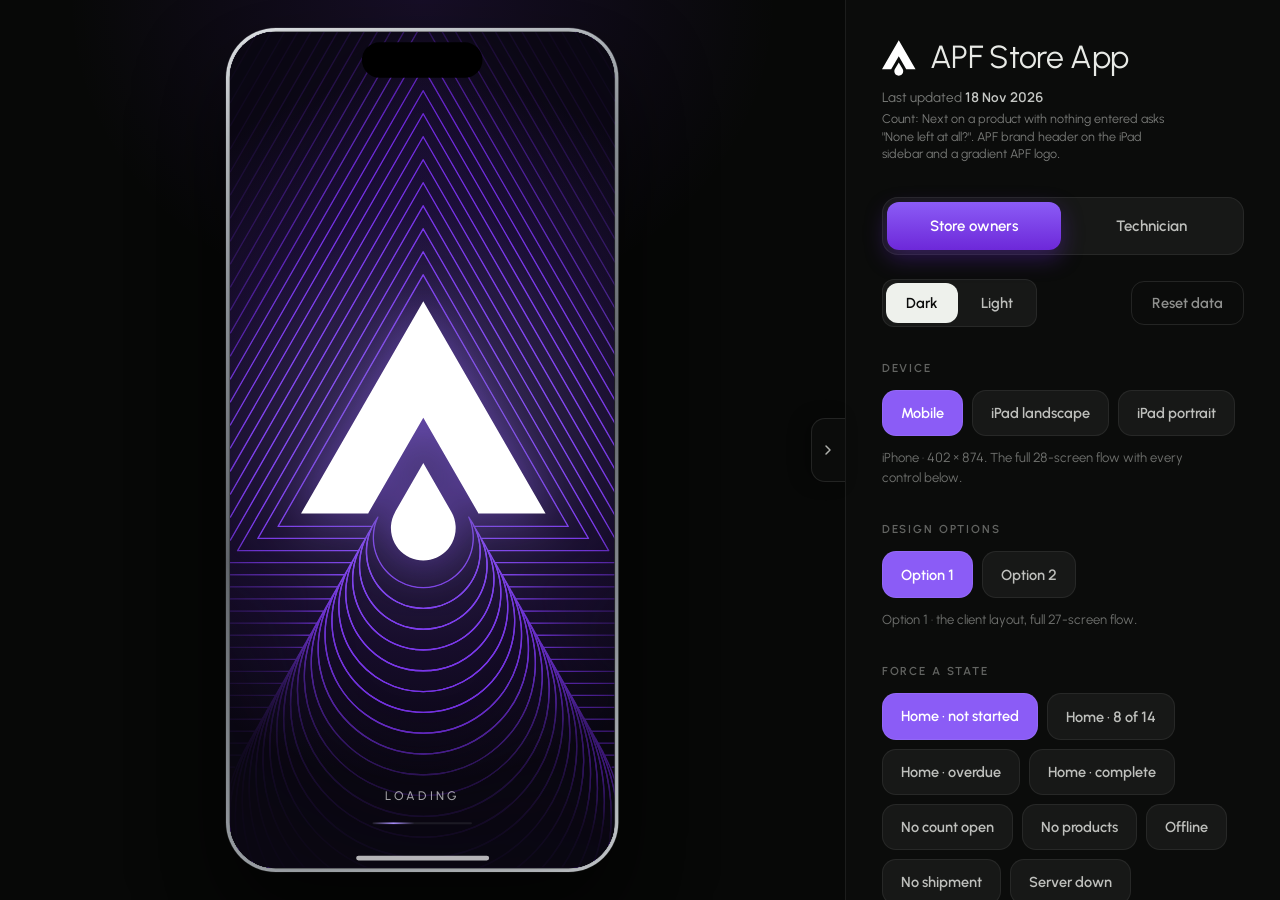
==== commit 06852614: "Store app prototype: 136 Next on untouched product asks None left" ====
--- a/store-app/index.html
+++ b/store-app/index.html
@@ -5,7 +5,7 @@
     <link rel="icon" type="image/svg+xml" href="./assets/apf-icon-WhAL2Us3.svg" />
     <meta name="viewport" content="width=device-width, initial-scale=1.0" />
     <title>APF Store App · Prototype</title>
-    <script type="module" crossorigin src="./assets/index-CsjCxagm.js"></script>
+    <script type="module" crossorigin src="./assets/index-C7F2HF_u.js"></script>
     <link rel="stylesheet" crossorigin href="./assets/index-BR5JpMU8.css">
   </head>
   <body>
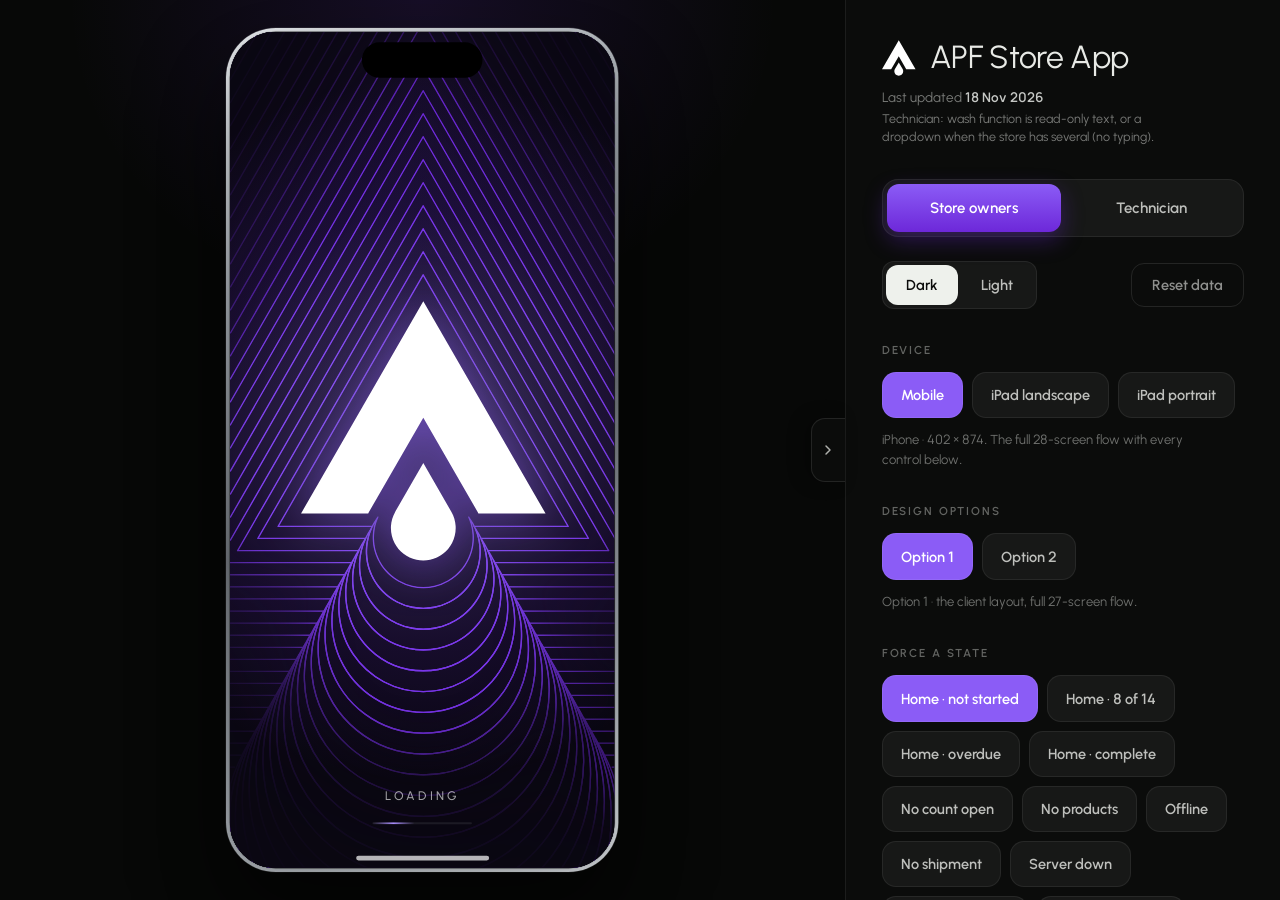
==== commit b00500ce: "Store app prototype: 138 wash function picker" ====
--- a/store-app/index.html
+++ b/store-app/index.html
@@ -5,8 +5,8 @@
     <link rel="icon" type="image/svg+xml" href="./assets/apf-icon-WhAL2Us3.svg" />
     <meta name="viewport" content="width=device-width, initial-scale=1.0" />
     <title>APF Store App · Prototype</title>
-    <script type="module" crossorigin src="./assets/index-C7F2HF_u.js"></script>
-    <link rel="stylesheet" crossorigin href="./assets/index-BR5JpMU8.css">
+    <script type="module" crossorigin src="./assets/index-CYyWlgnz.js"></script>
+    <link rel="stylesheet" crossorigin href="./assets/index-BhBvgNqp.css">
   </head>
   <body>
     <div id="root"></div>
--- a/store-app/assets/index-BhBvgNqp.css
+++ b/store-app/assets/index-BhBvgNqp.css
@@ -0,0 +1 @@
+._wrap_bd04f_1{flex:none;height:100vh;transition:width .32s cubic-bezier(.22,.9,.24,1),min-width .32s cubic-bezier(.22,.9,.24,1);position:relative}._handle_bd04f_7{color:#e8eae6bf;z-index:5;background:#0b0c0b;border:1px solid #ffffff1a;border-right:0;border-radius:14px 0 0 14px;justify-content:center;align-items:center;width:34px;height:64px;display:flex;position:absolute;top:50%;left:-34px;transform:translateY(-50%);box-shadow:-6px 0 18px #0000004d}._clip_bd04f_25{width:100%;height:100vh;overflow:hidden}._body_bd04f_26{background:#0b0c0b;border-left:1px solid #ffffff12;flex-direction:column;gap:34px;width:min(520px,34vw);min-width:400px;height:100vh;padding:40px 36px 56px;font-size:15px;display:flex;overflow-y:auto}._top_bd04f_40{flex-direction:column;align-items:flex-start;gap:12px;display:flex}._brand_bd04f_41{align-items:center;gap:14px;display:flex}._logo_bd04f_42{filter:invert();width:34px;height:36px}._name_bd04f_43{letter-spacing:-.02em;white-space:nowrap;font-size:32px;font-weight:400;line-height:1.1}._current_bd04f_44{color:#e8eae680;white-space:nowrap;font-size:13.5px}._current_bd04f_44 b{color:#e8eae6d9;font-weight:600}._updated_bd04f_46{flex-direction:column;gap:4px;display:flex}._change_bd04f_47{color:#e8eae680;max-width:300px;font-size:12.5px;line-height:1.4}._row_bd04f_49{align-items:center;gap:10px;display:flex}._segment_bd04f_50{background:#ffffff0d;border:1px solid #ffffff12;border-radius:12px;gap:3px;padding:3px;display:flex}._seg_bd04f_50{color:#e8eae6cc;white-space:nowrap;border-radius:12px;padding:11px 20px;font-size:14.5px;font-weight:600;transition:background .2s,color .2s}._segOn_bd04f_67{color:#0b0c0b;background:#eef1ec}._reset_bd04f_68{color:#e8eae699;white-space:nowrap;border:1px solid #ffffff1a;border-radius:13px;margin-left:auto;padding:12px 20px;font-size:14.5px;font-weight:600}._label_bd04f_79{letter-spacing:.16em;text-transform:uppercase;color:#e8eae666;margin-bottom:15px;font-size:11.5px;font-weight:600}._chips_bd04f_87{flex-wrap:wrap;gap:9px;display:flex}._chip_bd04f_87{color:#e8eae6cc;white-space:nowrap;background:#ffffff0d;border:1px solid #ffffff12;border-radius:14px;padding:13px 18px;font-size:14.5px;font-weight:600;transition:background .18s}._chipOn_bd04f_99{color:#fff;background:#8b5cf6}._note_bd04f_100{color:#e8eae673;margin-top:12px;font-size:13px;line-height:1.55}._list_bd04f_102{grid-template-columns:minmax(0,1fr);gap:6px;display:grid}._item_bd04f_103{background:#ffffff08;border:1px solid #ffffff0d;border-radius:14px;align-items:center;gap:13px;min-width:0;padding:15px 18px;transition:background .18s;display:flex}._itemOn_bd04f_114{background:linear-gradient(#8b5cf6,#6d28d9)}._code_bd04f_115{color:#e8eae659;flex:none;width:30px;font:600 12px ui-monospace,monospace}._itemLabel_bd04f_116{color:#e8eae6bf;white-space:nowrap;text-overflow:ellipsis;font-size:15.5px;font-weight:500;overflow:hidden}._itemOn_bd04f_114 ._itemLabel_bd04f_116{color:#fff}._roles_bd04f_118{background:#ffffff0d;border:1px solid #ffffff12;border-radius:16px;grid-template-columns:1fr 1fr;gap:4px;margin-bottom:-10px;padding:4px;display:grid}._role_bd04f_118{color:#e8eae6cc;text-align:center;border-radius:12px;height:48px;font-size:15px;font-weight:600;transition:background .2s,color .2s}._roleOn_bd04f_137{color:#fff;background:linear-gradient(#8b5cf6,#6d28d9);box-shadow:0 8px 22px #6d28d959}._bar_3duxo_1{background:var(--bar);-webkit-backdrop-filter:blur(28px)saturate(180%);border:1px solid var(--edge2);box-shadow:var(--shadow);z-index:5;border-radius:999px;align-items:center;gap:6px;padding:6px;display:flex;position:absolute;bottom:26px;left:50%;transform:translate(-50%)}._tab_3duxo_18{--ease:cubic-bezier(.32,.72,0,1);background:var(--surf2);height:52px;color:var(--muted);transition:padding .34s var(--ease), background .26s ease, color .26s ease, box-shadow .26s ease;border-radius:999px;align-items:center;padding:0 15px;display:flex;position:relative;overflow:hidden}._active_3duxo_31{background:var(--accent-fill);color:var(--primary-ink);box-shadow:0 8px 22px var(--accent-glow);padding:0 20px 0 15px}._icon_3duxo_32{flex:none;justify-content:center;align-items:center;width:26px;height:26px;display:flex}._label_3duxo_33{opacity:0;white-space:nowrap;letter-spacing:-.01em;max-width:0;transition:max-width .34s var(--ease), margin-left .34s var(--ease), opacity .22s ease;margin-left:0;font-size:14px;font-weight:600;overflow:hidden}._active_3duxo_31 ._label_3duxo_33{opacity:1;max-width:140px;margin-left:9px}._dot_3duxo_45{background:var(--signal);width:7px;height:7px;box-shadow:0 0 8px var(--signal-glow);border-radius:50%;position:absolute;top:11px;right:11px}._badge_3duxo_55{background:var(--accent-fill);min-width:17px;height:17px;color:var(--primary-ink);box-shadow:0 0 0 2px var(--bar);border-radius:999px;justify-content:center;align-items:center;padding:0 5px;font-size:10.5px;font-weight:700;display:flex;position:absolute;top:7px;right:6px}._splash_d7ooq_1{z-index:40;cursor:pointer;background:radial-gradient(120% 46% at 50% 0,#180e2c 0%,#0f0920 44%,#08060f 100%),radial-gradient(82% 30% at 50% -6%,#8b5cf642,#0000 70%),#08060f;position:absolute;inset:0;overflow:hidden}._art_d7ooq_13{opacity:0;animation:.9s cubic-bezier(.22,.9,.24,1) both _apf-artUp_d7ooq_1;position:absolute;inset:0}._layer_d7ooq_14{object-fit:cover;width:100%;height:100%;display:block;position:absolute;inset:0}._overlay_d7ooq_15{pointer-events:none}._sweep_d7ooq_18{pointer-events:none;filter:drop-shadow(0 0 9px #8b5cf6bf);opacity:.9;animation:4.6s cubic-bezier(.32,0,.72,.62) 1.5s infinite _sweepRing_d7ooq_1;-webkit-mask-image:radial-gradient(circle closest-side at 50% 59.5%,#0000 55%,#000 78%,#0000 100%);mask-image:radial-gradient(circle closest-side at 50% 59.5%,#0000 55%,#000 78%,#0000 100%);-webkit-mask-position:50% 59.5%;mask-position:50% 59.5%;-webkit-mask-size:20% 20%;mask-size:20% 20%;-webkit-mask-repeat:no-repeat;mask-repeat:no-repeat}._halo_d7ooq_33{pointer-events:none;background:radial-gradient(circle,#a78bfa57,#7c3aed21 42%,#0000 68%);border-radius:50%;width:190%;padding-bottom:190%;animation:5.5s ease-in-out 1.6s infinite _apf-halo_d7ooq_1;position:absolute;top:47.5%;left:50%;transform:translate(-50%,-50%)}._markWrap_d7ooq_46{animation:.8s cubic-bezier(.22,.9,.24,1) .62s both _apf-markUp_d7ooq_1;position:absolute;inset:0}._mark_d7ooq_46{filter:drop-shadow(0 0 26px #8b5cf68c);width:100%;height:100%;display:block;position:absolute;inset:0}._loading_d7ooq_49{flex-direction:column;align-items:center;gap:20px;animation:.8s ease-out 1.25s both _apf-fadeUp_d7ooq_1;display:flex;position:absolute;bottom:46px;left:0;right:0}._loadingText_d7ooq_60{letter-spacing:.26em;text-transform:uppercase;color:#ffffff9e;white-space:nowrap;font-size:13px;font-weight:500}._bar_d7ooq_61{background:#ffffff14;border-radius:2px;width:104px;height:2px;position:relative;overflow:hidden}._barLight_d7ooq_62{background:linear-gradient(90deg,#0000,#a78bfa,#0000);border-radius:2px;width:42%;animation:1.5s ease-in-out infinite _apf-sweep_d7ooq_1;position:absolute;inset:0}@keyframes _apf-artUp_d7ooq_1{0%{opacity:0;transform:scale(1.03)}to{opacity:1;transform:none}}@keyframes _apf-markUp_d7ooq_1{0%{opacity:0;transform:translateY(14px)scale(.97)}to{opacity:1;transform:none}}@keyframes _apf-halo_d7ooq_1{0%,to{opacity:.4;transform:translate(-50%,-50%)scale(1)}50%{opacity:.7;transform:translate(-50%,-50%)scale(1.08)}}@keyframes _apf-fadeUp_d7ooq_1{0%{opacity:0;transform:translateY(10px)}to{opacity:1;transform:none}}@keyframes _apf-sweep_d7ooq_1{0%{transform:translate(-100%)}to{transform:translate(240%)}}@keyframes _sweepRing_d7ooq_1{0%{-webkit-mask-size:20% 20%;mask-size:20% 20%}to{-webkit-mask-size:507% 507%;mask-size:507% 507%}}._btn_2v7ob_2{cursor:pointer;border-radius:999px;flex:none;justify-content:center;align-items:center;gap:8px;width:100%;height:52px;font-size:16px;font-weight:600;display:flex}._md_2v7ob_15{height:52px;font-size:15.5px}._sm_2v7ob_16{height:48px;font-size:14px}._primary_2v7ob_17{background:var(--primary);color:var(--primary-ink);box-shadow:var(--primary-glow)}._off_2v7ob_18{background:var(--btn-off);color:var(--btn-off-ink)}._secondary_2v7ob_19{background:var(--surf-flat);border:1px solid var(--edge2);color:var(--text)}._outline_2v7ob_20{border:1px solid var(--edge2);color:var(--text)}._danger_2v7ob_21{border:1px solid var(--danger-edge);color:var(--danger)}._text_2v7ob_22{height:44px;color:var(--muted);font-size:14px}._field_2v7ob_25{background:var(--surf-flat);border:1px solid var(--edge2);border-radius:16px;align-items:center;gap:12px;height:54px;padding:0 16px;display:flex}._fieldIcon_2v7ob_35{color:var(--muted);flex:none;display:flex}._input_2v7ob_36{min-width:0;color:var(--text);background:0 0;border:0;outline:none;flex:1;font-size:16px}._card_2v7ob_39{background:var(--surf);border:1px solid var(--edge);border-radius:20px}._badge_2v7ob_41{background:var(--surf2);color:var(--muted);border-radius:50%;flex:none;justify-content:center;align-items:center;display:flex}._notice_2v7ob_50{background:var(--surf2);border-radius:14px;gap:10px;padding:12px 14px;font-size:13px;line-height:1.45;display:flex}._noticeIcon_2v7ob_59{color:var(--muted);flex:none;display:flex}._kicker_2v7ob_60{letter-spacing:.08em;text-transform:uppercase;color:var(--muted);font-size:11px;font-weight:600}._stepper_2v7ob_63{background:var(--surf2);border-radius:999px;flex:none;align-items:center;gap:2px;padding:3px;display:flex}._stepBtn_2v7ob_64{width:40px;height:40px;color:var(--muted);border-radius:50%;flex:none;justify-content:center;align-items:center;display:flex}._stepPlus_2v7ob_71{background:var(--accent-fill);color:var(--primary-ink)}._stepValue_2v7ob_72{text-align:center;font-size:18px;font-weight:600}._toggle_2v7ob_75{border-radius:999px;flex:none;width:50px;height:29px;transition:background .2s;position:relative}._knob_2v7ob_76{background:#fff;border-radius:50%;width:23px;height:23px;transition:left .2s;position:absolute;top:3px;box-shadow:0 2px 6px #0000004d}._rules_2v7ob_86{flex-direction:column;gap:10px;display:flex}._rule_2v7ob_86{white-space:nowrap;align-items:center;gap:10px;font-size:13px;font-weight:500;display:flex}._ruleMark_2v7ob_88{width:18px;height:18px;color:var(--primary-ink);border:1.5px solid;border-radius:50%;flex:none;justify-content:center;align-items:center;display:inline-flex}._selects_2v7ob_98{align-items:flex-start;gap:8px;display:flex}._select_2v7ob_98{flex:0 auto;min-width:0;max-width:100%}._selectPill_2v7ob_100{background:var(--surf);border:1px solid var(--edge);cursor:pointer;border-radius:14px;align-items:center;gap:7px;max-width:100%;height:38px;padding:0 12px;display:flex}._selectValue_2v7ob_110{color:var(--text);white-space:nowrap;text-overflow:ellipsis;font-size:13px;font-weight:500;overflow:hidden}._selectCount_2v7ob_111{color:var(--faint);flex:none;font-size:12px;font-weight:600}._caret_2v7ob_112{color:var(--faint);flex:none;transition:transform .22s;display:flex}._menu_2v7ob_113{background:var(--surf);border:1px solid var(--edge);box-shadow:var(--shadow);border-radius:16px;margin-top:8px;padding:5px;animation:.22s ease-out rise}._option_2v7ob_122{cursor:pointer;border-radius:12px;align-items:center;gap:8px;width:100%;padding:11px;display:flex}._optionLabel_2v7ob_123{white-space:nowrap;text-overflow:ellipsis;flex:1;min-width:0;font-size:14px;overflow:hidden}._optionCount_2v7ob_124{flex:none;font-size:12px;font-weight:600}._optionOn_2v7ob_125{background:var(--accent-soft);color:var(--accent)}._selectPill_2v7ob_100:focus-visible{outline:2px solid var(--accent);outline-offset:2px}._selectFloat_2v7ob_128{position:relative}._menuFloat_2v7ob_129{z-index:40;width:max-content;min-width:100%;max-width:min(320px,100vw - 40px);position:absolute;top:100%;left:0}._menuRight_2v7ob_130{left:auto;right:0}._screen_tojtx_2{z-index:1;flex-direction:column;flex:1;min-height:0;animation:.2s ease-out rise;display:flex;position:relative}._padded_tojtx_12{padding:0 24px 36px;animation-duration:.25s}._header_tojtx_14{padding:0 20px 18px}._headerRow_tojtx_15{justify-content:space-between;align-items:center;gap:12px;display:flex}._title_tojtx_16{letter-spacing:-.025em;margin-top:18px;font-size:30px;font-weight:400;line-height:1.1;animation:.5s cubic-bezier(.22,.9,.24,1) 40ms both reveal}._sub_tojtx_25{color:var(--muted);margin-top:7px;font-size:13px;animation:.5s cubic-bezier(.22,.9,.24,1) .1s both reveal}._recess_tojtx_34{background:var(--recess);border-top:1px solid var(--edge2);box-shadow:var(--recess-shadow);border-radius:26px 26px 0 0;flex:1;overflow:auto}._back_tojtx_43{cursor:pointer;flex:none;align-self:flex-start;align-items:center;gap:10px;display:inline-flex}._backCircle_tojtx_44{background:var(--surf-flat);border:1px solid var(--edge);width:34px;height:34px;color:var(--text);border-radius:50%;flex:none;justify-content:center;align-items:center;display:flex}._backLabel_tojtx_53{color:var(--muted);white-space:nowrap;font-size:14px;font-weight:500}._footer_tojtx_56{background:var(--fade);padding:26px 20px 34px;position:absolute;bottom:0;left:0;right:0}._title_120gy_2{letter-spacing:-.025em;font-size:30px;font-weight:400;line-height:1.1}._body_120gy_3{color:var(--muted);font-size:14px;line-height:1.5}._strong_120gy_4{color:var(--text);font-weight:600}._narrow_120gy_5{max-width:290px;margin:0 auto}._push_120gy_6{margin-top:auto}._gap12_120gy_7{margin-top:12px}._gap16_120gy_8{margin-top:16px}._gap28_120gy_9{margin-top:28px}._error_15yvm_1{background:var(--surf);border:1px solid var(--edge);text-align:left;border-radius:14px;gap:10px;padding:12px 14px;font-size:13.5px;line-height:1.45;display:flex}._errorIcon_15yvm_12{color:var(--danger);flex:none;padding-top:1px;display:flex}._errorText_15yvm_13{flex:1;min-width:0}._amber_15yvm_14 ._errorIcon_15yvm_12{color:var(--late-text)}._confirm_15yvm_16{text-align:center;flex-direction:column;align-items:center;width:100%;max-width:520px;margin:auto;display:flex}._disc_15yvm_17{background:color-mix(in srgb, var(--accent) 15%, transparent);width:56px;height:56px;color:var(--accent);border-radius:50%;flex:none;justify-content:center;align-items:center;animation:.45s cubic-bezier(.34,1.4,.64,1) both pop;display:flex}._discNeutral_15yvm_26{background:var(--surf2);color:var(--muted)}._title_15yvm_27{letter-spacing:-.015em;margin-top:18px;font-size:22px;font-weight:500;line-height:1.25}._body_15yvm_28{max-width:320px;color:var(--muted);margin-top:8px;font-size:14px;line-height:1.55}._summary_15yvm_29{text-align:left;width:100%}._actions_15yvm_30{flex-direction:column;align-items:center;gap:4px;width:100%;margin-top:24px;display:flex}._tel_15yvm_32{color:var(--accent);white-space:nowrap;font-weight:600;text-decoration:none}._link_15yvm_35{height:44px;color:var(--accent);align-items:center;padding:0 8px;font-size:14px;font-weight:600;display:inline-flex}._fieldError_15yvm_37._fieldError_15yvm_37{border-color:var(--danger)}._fieldMsg_15yvm_39{color:var(--danger);align-items:center;gap:6px;margin:-2px 4px 0;font-size:13px;font-weight:500;display:flex}._fieldMsg_15yvm_39 svg{flex:none}._logoRow_y7i60_1{justify-content:center;margin-top:64px;display:flex}._logo_y7i60_1{background:var(--surf);border:1px solid var(--edge2);width:104px;height:104px;box-shadow:var(--shadow);border-radius:30px;justify-content:center;align-items:center;display:flex}._logo_y7i60_1 img{width:45px;height:47px;filter:var(--logo)}._title_y7i60_11{text-align:center;letter-spacing:-.025em;margin-top:40px;font-size:30px;font-weight:400;line-height:1.1}._sub_y7i60_12{text-align:center;color:var(--muted);margin-top:9px;font-size:14px}._fields_y7i60_13{flex-direction:column;gap:10px;margin-top:32px;display:flex}._links_y7i60_14{justify-content:center;gap:20px;margin-top:20px;font-size:14px;font-weight:600;display:flex}._forgot_y7i60_15{color:var(--muted)}._request_y7i60_16{color:var(--accent)}._status_y7i60_18{background:var(--surf);border:1px solid var(--edge);text-align:left;border-radius:18px;align-items:center;gap:13px;margin-top:auto;padding:15px 18px;display:flex}._statusText_y7i60_29{flex:1;min-width:0}._statusTitle_y7i60_30{white-space:nowrap;text-overflow:ellipsis;font-size:14.5px;font-weight:600;overflow:hidden}._statusSub_y7i60_31{color:var(--muted);white-space:nowrap;text-overflow:ellipsis;margin-top:3px;font-size:12.5px;overflow:hidden}._chevron_y7i60_32{color:var(--faint);flex:none;display:flex}._title_117h3_1{margin-top:40px}._intro_117h3_2{margin-top:8px}._help_117h3_3{color:var(--muted);text-align:center;margin-top:16px;font-size:13px;line-height:1.5}._sub_1o00p_1{color:var(--muted);margin-top:7px;font-size:13px;animation:.5s cubic-bezier(.22,.9,.24,1) .1s both reveal}._fields_1o00p_8{flex-direction:column;gap:10px;display:flex}._known_1o00p_9{background:var(--accent-soft);border-radius:16px;padding:14px 16px;font-size:13px;line-height:1.5}._knownLink_1o00p_10{cursor:pointer;font-weight:600;text-decoration:underline}._required_1o00p_11{color:var(--faint);flex:none;font-size:11.5px;font-weight:600}._picker_1o00p_13{position:relative}._tags_1o00p_14{background:var(--surf-flat);border:1px solid var(--edge2);border-radius:16px;flex-wrap:wrap;align-items:center;gap:7px;min-height:54px;padding:8px 14px 8px 16px;display:flex}._tagsIcon_1o00p_26{color:var(--muted);flex:none;margin-right:5px;display:flex}._tag_1o00p_14{background:var(--accent-soft);color:var(--accent);border-radius:999px;align-items:center;gap:6px;padding:6px 8px 6px 11px;font-size:13px;font-weight:600;animation:.16s ease-out rise;display:flex}._tagRemove_1o00p_39{cursor:pointer;opacity:.7;display:flex}._query_1o00p_40{min-width:110px;height:36px;color:var(--text);background:0 0;border:0;outline:none;flex:1;padding:0;font-size:16px}._results_1o00p_42{background:var(--surf-flat);border:1px solid var(--edge2);box-shadow:var(--shadow);border-radius:16px;margin-top:6px;animation:.16s ease-out rise;overflow:hidden}._result_1o00p_42{border-top:1px solid var(--edge);background:var(--surf-flat);align-items:center;gap:12px;width:100%;padding:13px 15px;display:flex}._resultOn_1o00p_60{background:var(--accent-soft)}._resultIcon_1o00p_61{color:var(--faint);flex:none;display:flex}._resultText_1o00p_62{flex:1;min-width:0}._resultCity_1o00p_63{white-space:nowrap;text-overflow:ellipsis;font-size:14.5px;font-weight:500;overflow:hidden}._resultNo_1o00p_64{color:var(--muted);margin-top:2px;font-size:12px}._resultCheck_1o00p_65{color:var(--accent);flex:none;display:flex}._noResults_1o00p_66{background:var(--surf-flat);border:1px solid var(--edge2);color:var(--muted);border-radius:16px;margin-top:6px;padding:14px 15px;font-size:13px;animation:.16s ease-out rise}._hint_1o00p_76{color:var(--muted);margin-top:9px;padding:0 4px;font-size:12.5px;line-height:1.5}._send_1o00p_77{margin-top:16px}._card_184fr_1{margin-top:24px;padding:18px 20px}._animated_184fr_2{animation:.5s ease-out .28s both riseIn}._head_184fr_3{border-bottom:1px solid var(--edge);padding-bottom:16px}._headText_184fr_4{letter-spacing:.1em;text-transform:uppercase;color:var(--muted);font-size:11px;font-weight:600}._list_184fr_5{flex-direction:column;margin-top:16px;display:flex}._step_184fr_6{align-items:flex-start;gap:14px;display:flex}._rail_184fr_7{flex-direction:column;flex:none;align-self:stretch;align-items:center;display:flex}._dot_184fr_8{border:1.5px solid;border-radius:50%;flex:none;justify-content:center;align-items:center;width:26px;height:26px;font-size:11.5px;font-weight:600;display:flex}._done_184fr_17{background:var(--accent-fill);color:var(--primary-ink);border-color:#0000}._active_184fr_18{background:var(--accent-soft);border-color:var(--accent-fill);color:var(--accent)}._todo_184fr_19{background:var(--surf-flat);border-color:var(--edge2);color:var(--muted)}._line_184fr_20{background:var(--edge2);border-radius:1px;flex:1;width:1.5px;min-height:22px}._lineDone_184fr_21{background:var(--accent-fill)}._text_184fr_22{flex:1;min-width:0;padding-bottom:20px}._step_184fr_6:last-child ._text_184fr_22{padding-bottom:0}._titleRow_184fr_24{justify-content:space-between;align-items:center;gap:10px;display:flex}._title_184fr_24{color:var(--text);letter-spacing:-.01em;white-space:nowrap;min-width:0;font-size:14.5px;font-weight:500}._titleTodo_184fr_26{color:var(--muted)}._pill_184fr_27{background:var(--surf2);color:var(--muted);white-space:nowrap;border-radius:999px;flex:none;padding:4px 9px;font-size:11.5px;font-weight:600}._sub_184fr_37{color:var(--muted);margin-top:4px;font-size:12.5px;line-height:1.45}._back_1e6q7_2{width:100%;animation:.45s ease-out .62s both riseIn}._back_19oc9_1{flex:none;align-self:flex-start;margin-left:-4px}._title_19oc9_2{margin-top:18px}._intro_19oc9_3{color:var(--muted);margin-top:7px;font-size:13px;line-height:1.5}._link_19oc9_4{color:var(--accent);font-weight:600}._foot_19oc9_5{text-align:center;color:var(--muted);margin-top:12px;padding:0 12px;font-size:12px;line-height:1.5}._title_13um3_1{margin-top:44px}._intro_13um3_2{margin-top:8px}._fields_13um3_3{flex-direction:column;gap:10px;margin-top:28px;display:flex}._eye_13um3_4{color:var(--faint);flex:none;margin:-4px;padding:4px;display:flex}._rules_13um3_5{margin-top:18px}._screen_eau7a_2{padding:0 20px 48px}._top_eau7a_3{justify-content:flex-end;display:flex}._signOut_eau7a_4{background:var(--surf-flat);border:1px solid var(--edge2);border-radius:999px;align-items:center;gap:8px;height:38px;padding:0 14px 0 12px;font-size:14px;font-weight:600;display:flex}._signOut_eau7a_4 svg{color:var(--muted)}._body_eau7a_15{text-align:center;flex-direction:column;flex:1;justify-content:safe center;align-items:center;width:100%;max-width:360px;min-height:0;margin:0 auto;padding-bottom:40px;display:flex;overflow-y:auto}._disc_eau7a_17{background:var(--danger-soft);width:56px;height:56px;color:var(--danger);border-radius:50%;justify-content:center;align-items:center;animation:.45s cubic-bezier(.34,1.4,.64,1) both pop;display:flex}._title_eau7a_25{letter-spacing:-.015em;margin-top:18px;font-size:22px;font-weight:500;line-height:1.25}._sub_eau7a_26{color:var(--muted);margin-top:8px;font-size:14px;line-height:1.55}._details_eau7a_28{width:100%;margin-top:24px}._reason_eau7a_29{background:var(--surf);border:1px solid var(--edge);text-align:left;border-radius:18px;width:100%;padding:16px 18px}._label_eau7a_30{letter-spacing:.08em;text-transform:uppercase;color:var(--faint);font-size:10.5px;font-weight:600}._text_eau7a_31{overflow-wrap:anywhere;margin-top:6px;font-size:14.5px;line-height:1.55}._contact_eau7a_33{background:var(--surf);border:1px solid var(--edge);text-align:left;border-radius:18px;width:100%;margin-top:12px;overflow:hidden}._contactHead_eau7a_34{letter-spacing:.08em;text-transform:uppercase;color:var(--faint);padding:14px 18px 4px;font-size:10.5px;font-weight:600}._row_eau7a_35{min-height:60px;color:inherit;align-items:center;gap:12px;padding:10px 14px 10px 18px;text-decoration:none;display:flex}._row_eau7a_35+._row_eau7a_35{border-top:1px solid var(--edge)}._rowIcon_eau7a_37{background:var(--accent-soft);width:36px;height:36px;color:var(--accent);border-radius:12px;flex:none;justify-content:center;align-items:center;display:flex}._rowText_eau7a_38{flex-direction:column;flex:1;gap:1px;min-width:0;display:flex}._rowLabel_eau7a_39{color:var(--muted);font-size:12px}._rowValue_eau7a_40{overflow-wrap:anywhere;font-size:14.5px;font-weight:600}._rowGo_eau7a_41{color:var(--faint);flex:none;display:flex}._nested_eau7a_43 ._reason_eau7a_29,._nested_eau7a_43 ._contact_eau7a_33{background:var(--surf-flat)}._img_82z3e_1{background-position:50%;background-repeat:no-repeat;background-size:contain;position:absolute;inset:0}._framed_82z3e_2{inset:1px}._search_82z3e_4{background:var(--surf-flat);border:1px solid var(--edge);align-items:center;gap:10px;padding:0 14px;display:flex}._searchIcon_82z3e_5{color:var(--faint);display:flex}._searchInput_82z3e_6{color:var(--text);background:0 0;border:0;outline:none;flex:1;min-width:0;font-size:15px}._avatarImg_82z3e_8{object-fit:cover;width:100%;height:100%;display:block}._initials_82z3e_9{background:var(--surf3);color:var(--text);justify-content:center;align-items:center;font-weight:600;display:flex}._sub_82z3e_11{color:var(--muted);margin-top:7px;font-size:13px;animation:.5s cubic-bezier(.22,.9,.24,1) .1s both reveal}._techBanner_82z3e_20{background:var(--surf-flat);border:1px solid var(--edge);color:var(--muted);border-radius:10px;align-items:center;gap:8px;padding:7px 12px;font-size:12.5px;line-height:1.4;display:flex}._techIcon_82z3e_32{color:var(--muted);flex:none;display:flex}._greeting_nfd7e_1{color:var(--muted);font-size:13.5px;font-weight:500}._actions_nfd7e_2{flex:none;align-items:center;gap:8px;display:flex}._msgBtn_nfd7e_3{background:var(--surf-flat);border:1px solid var(--edge2);width:36px;height:36px;color:var(--text);border-radius:50%;justify-content:center;align-items:center;display:flex;position:relative}._msgDot_nfd7e_12{background:var(--signal);border:2px solid var(--bg);border-radius:50%;width:8px;height:8px;position:absolute;top:6px;right:7px}._avatar_nfd7e_19{background:var(--accent-soft);border-radius:50%;flex:none;width:36px;height:36px;overflow:hidden}._avatar_nfd7e_19 img{object-fit:cover;width:36px;height:36px;display:block}._search_nfd7e_21{border-radius:14px;height:46px;margin-top:16px}._list_nfd7e_23{flex-direction:column;gap:8px;display:flex}._row_nfd7e_24{background:var(--surf);border:1px solid var(--edge);border-radius:20px;align-items:center;gap:14px;padding:16px;display:flex}._badge_nfd7e_33{background:var(--surf2);width:42px;height:42px;color:var(--muted);border-radius:50%;flex:none;justify-content:center;align-items:center;display:flex}._text_nfd7e_41{flex:1;min-width:0;display:block}._noRow_nfd7e_42{align-items:center;gap:8px;display:flex}._storeNo_nfd7e_43{letter-spacing:.02em;color:var(--muted);white-space:nowrap;font-size:12px;font-weight:600}._newDot_nfd7e_44{background:var(--accent);border-radius:50%;flex:none;width:7px;height:7px}._city_nfd7e_45{letter-spacing:-.01em;color:var(--text);white-space:nowrap;text-overflow:ellipsis;margin-top:3px;font-size:17px;font-weight:500;display:block;overflow:hidden}._statusRow_nfd7e_52{align-items:center;gap:6px;margin-top:7px;display:flex}._status_nfd7e_52{color:var(--muted);white-space:nowrap;font-size:12.5px;font-weight:600}._sep_nfd7e_54{background:var(--faint);border-radius:50%;flex:none;width:3px;height:3px}._last_nfd7e_55{color:var(--faint);white-space:nowrap;font-size:12.5px}._chevron_nfd7e_56{color:var(--faint)}._overdue_nfd7e_58{border-color:var(--late-edge)}._overdue_nfd7e_58 ._badge_nfd7e_33{background:var(--late-soft);color:var(--late-text)}._overdue_nfd7e_58 ._status_nfd7e_52{color:var(--late-text)}._done_nfd7e_61 ._badge_nfd7e_33{color:var(--ok,#22c55e)}._done_nfd7e_61 ._city_nfd7e_45{color:var(--muted)}._empty_nfd7e_65{text-align:center;flex-direction:column;flex:1;justify-content:center;align-items:center;padding:0 32px 80px;display:flex}._emptyIcon_nfd7e_66{background:var(--surf2);width:56px;height:56px;color:var(--muted);border-radius:16px;justify-content:center;align-items:center;display:flex}._emptyTitle_nfd7e_67{letter-spacing:-.01em;margin-top:16px;font-size:20px;font-weight:500}._emptyBody_nfd7e_68{color:var(--muted);max-width:300px;margin-top:6px;font-size:14px;line-height:1.5}._emptyPill_nfd7e_69{background:var(--surf2);height:40px;color:var(--text);border-radius:999px;align-items:center;gap:8px;margin-top:20px;padding:0 16px;font-size:14px;font-weight:600;text-decoration:none;display:inline-flex}._emptyPill_nfd7e_69 svg{color:var(--accent)}._emptyLink_nfd7e_71{min-height:44px;color:var(--accent);margin-top:6px;padding:0 12px;font-size:14px;font-weight:600}._allDone_nfd7e_73{text-align:center;color:var(--muted);margin-top:8px;font-size:13px}._noMatch_nfd7e_76{text-align:center;padding:36px 16px}._noMatchTitle_nfd7e_77{letter-spacing:-.01em;overflow-wrap:anywhere;font-size:16px;font-weight:500}._noMatchSub_nfd7e_78{color:var(--muted);margin-top:6px;font-size:14px}._tag_vbx4h_2{white-space:nowrap;color:#fff;-webkit-backdrop-filter:blur(10px);background:#ffffff24;border:1px solid #ffffff38;border-radius:999px;align-items:center;max-width:100%;font-weight:600;display:inline-flex;overflow:hidden}._phone_vbx4h_16{gap:7px;height:30px;padding:0 12px 0 3px;font-size:12.5px}._ipad_vbx4h_17{gap:8px;height:34px;padding:0 14px 0 4px;font-size:13.5px}._icon_vbx4h_18{color:#4a1596;background:#fff;border-radius:50%;flex:none;place-items:center;display:grid}._phone_vbx4h_16 ._icon_vbx4h_18{width:22px;height:22px}._ipad_vbx4h_17 ._icon_vbx4h_18{width:26px;height:26px}._icon_vbx4h_18 svg{width:62%;height:62%;overflow:visible}._ok_vbx4h_22 ._icon_vbx4h_18{color:#0b0a12;background:#5bd28a}._late_vbx4h_23 ._icon_vbx4h_18{background:var(--late);color:var(--late-ink)}._ok_vbx4h_22 ._icon_vbx4h_18 svg,._late_vbx4h_23 ._icon_vbx4h_18 svg{width:72%;height:72%}._stores_vbx4h_25 ._icon_vbx4h_18 svg{width:56%;height:56%}._label_vbx4h_26{text-overflow:ellipsis;min-width:0;overflow:hidden}._collapse_vbx4h_29{-webkit-backdrop-filter:none;background:0 0;border:0;gap:0;height:auto;padding:0}._collapse_vbx4h_29 ._label_vbx4h_26{display:none}._collapse_vbx4h_29 ._icon_vbx4h_18{width:30px;height:30px}._due_vbx4h_34 path:nth-child(2){transform-box:view-box;transform-origin:12px 12px;animation:4s linear infinite _hand_vbx4h_1}._live_vbx4h_35 svg{animation:2.4s cubic-bezier(.6,0,.4,1) infinite _flip_vbx4h_1}._ok_vbx4h_22 path{stroke-dasharray:14;stroke-dashoffset:14px;animation:3s ease-out infinite _draw_vbx4h_1}._late_vbx4h_23 ._icon_vbx4h_18{animation:2.2s ease-in-out infinite _nudge_vbx4h_1}._stores_vbx4h_25 svg{animation:3.2s ease-in-out infinite _hop_vbx4h_1}@keyframes _hop_vbx4h_1{0%,70%,to{transform:translateY(0)}85%{transform:translateY(-6.25%)}}@keyframes _hand_vbx4h_1{to{transform:rotate(360deg)}}@keyframes _flip_vbx4h_1{0%,70%{transform:rotate(0)}to{transform:rotate(180deg)}}@keyframes _draw_vbx4h_1{0%{stroke-dashoffset:14px}25%,85%{stroke-dashoffset:0;opacity:1}to{stroke-dashoffset:0;opacity:0}}@keyframes _nudge_vbx4h_1{0%,60%,to{transform:scale(1)}70%{transform:scale(1.15)rotate(-8deg)}80%{transform:scale(1.15)rotate(8deg)}90%{transform:scale(1)}}@media (prefers-reduced-motion:reduce){._tag_vbx4h_2 *,._late_vbx4h_23 ._icon_vbx4h_18{animation:none!important}._ok_vbx4h_22 path{stroke-dashoffset:0}}._top_1fv78_1{justify-content:space-between;align-items:center;padding:0 20px;display:flex}._storePill_1fv78_2{background:var(--surf-flat);border:1px solid var(--edge2);border-radius:999px;align-items:center;gap:8px;height:38px;padding:0 14px;display:flex}._storeId_1fv78_12{font-size:14px;font-weight:600}._storeCity_1fv78_13{color:var(--muted);white-space:nowrap;font-size:14px;font-weight:500}._bell_1fv78_14{background:var(--surf-flat);border:1px solid var(--edge);border-radius:50%;flex:none;justify-content:center;align-items:center;width:38px;height:38px;display:flex;position:relative}._bellDot_1fv78_23{background:var(--signal);border:2px solid var(--bg);border-radius:50%;width:8px;height:8px;position:absolute;top:9px;right:10px}._avatar_1fv78_30{background:var(--accent-soft);border-radius:50%;flex:none;width:38px;height:38px;overflow:hidden}._avatar_1fv78_30 img{object-fit:cover;width:38px;height:38px;display:block}._scroll_1fv78_34{flex:1;padding:26px 20px 120px;overflow:auto;-webkit-mask-image:linear-gradient(#0000 0,#000 16px);mask-image:linear-gradient(#0000 0,#000 16px)}._greeting_1fv78_35{color:var(--muted);font-size:14px}._title_1fv78_36{letter-spacing:-.025em;margin-top:4px;font-size:30px;font-weight:400;line-height:1.1}._firstRun_1fv78_37{background:var(--surf-flat);border:1px solid var(--edge);border-radius:14px;align-items:flex-start;gap:10px;margin-top:14px;padding:12px 14px;font-size:13px;line-height:1.45;display:flex}._dismiss_1fv78_49{color:var(--muted);flex:none;margin:1px -2px 0 0;padding:2px;display:flex}._hero_1fv78_51{box-shadow:var(--hero-shadow);border-radius:26px;margin-top:14px;padding:20px;overflow:hidden}._heroTop_1fv78_52{justify-content:space-between;align-items:center;gap:12px;display:flex}._cta_1fv78_53{color:#2e1065;white-space:nowrap;background:#fff;border-radius:999px;flex:none;align-items:center;gap:7px;height:40px;padding:0 15px;font-size:14.5px;font-weight:600;display:flex;box-shadow:0 1px 2px #0003}._bigRow_1fv78_68{align-items:baseline;gap:7px;display:flex}._big_1fv78_68{letter-spacing:-.03em;color:#fff;font-size:34px;font-weight:700;line-height:1}._bigSuffix_1fv78_70{color:#ffffffb8;font-size:14px;font-weight:600}._heroSub_1fv78_71{color:#ffffffb3;margin-top:6px;font-size:13px}._progressRow_1fv78_72{align-items:center;gap:12px;margin-top:14px;display:flex}._track_1fv78_73{background:#0000006b;border-radius:999px;flex:1;min-width:0;height:6px;overflow:hidden}._pct_1fv78_74{white-space:nowrap;color:#fff;flex:none;font-size:14px;font-weight:600}._heroNone_1fv78_77{align-items:flex-start;gap:14px;display:flex}._noProducts_1fv78_80{background:var(--surf-flat);border:1px solid var(--edge);color:var(--muted);border-radius:18px;align-items:center;gap:12px;margin-top:14px;padding:16px;font-size:14px;line-height:1.45;display:flex}._noProductsIcon_1fv78_81{background:var(--surf2);width:40px;height:40px;color:var(--muted);border-radius:12px;flex:none;justify-content:center;align-items:center;display:flex}._noneIcon_1fv78_82{color:#fff;background:#ffffff29;border:1px solid #ffffff38;border-radius:12px;flex:none;justify-content:center;align-items:center;width:40px;height:40px;display:flex}._noneTitle_1fv78_83{color:#fff;margin-top:1px;font-size:17px;font-weight:600}._noneBody_1fv78_84{color:#ffffffb8;margin-top:4px;font-size:13px;line-height:1.45}._tiles_1fv78_86{z-index:1;grid-template-columns:1fr 1fr;gap:8px;margin-top:8px;display:grid;position:relative}._tile_1fv78_86{flex-direction:column;min-width:0;min-height:124.5px;padding:16px;display:flex;position:relative}._tileText_1fv78_88{margin-top:auto;padding-top:14px}._tileLabel_1fv78_89{color:var(--muted);white-space:nowrap;text-overflow:ellipsis;font-size:12.5px;font-weight:500;overflow:hidden}._tileTitle_1fv78_90{letter-spacing:-.01em;white-space:nowrap;text-overflow:ellipsis;margin-top:2px;font-size:16px;font-weight:700;overflow:hidden}._tileSub_1fv78_92{color:var(--muted);-webkit-line-clamp:2;-webkit-box-orient:vertical;margin-top:2px;font-size:12px;line-height:1.35;display:-webkit-box;overflow:hidden}._supplies_1fv78_94{z-index:1;align-items:center;gap:14px;margin-top:8px;padding:14px 16px;display:flex;position:relative}._suppliesTitle_1fv78_95{font-size:15px;font-weight:600}._suppliesSub_1fv78_96{color:var(--muted);margin-top:2px;font-size:12px;line-height:1.45}._tileAlert_1fv78_99{background:var(--danger-soft);border-color:var(--danger-edge)}._tileAlert_1fv78_99 ._tileSub_1fv78_92{color:var(--danger);font-weight:600}._tileAlert_1fv78_99>span:first-child{background:var(--danger-soft);color:var(--danger)}._brandPill_1fv78_104{gap:8px;padding-left:0}._brandDisc_1fv78_105{background:linear-gradient(145deg,#a77bff 0%,#7c3aed 45%,#4c1d95 100%);border-radius:50%;flex:none;justify-content:center;align-items:center;width:38px;height:38px;margin:-1px 2px -1px -1px;display:flex;box-shadow:inset 0 1px #ffffff38,0 6px 14px -6px #6d28d9a6}._brandDisc_1fv78_105 img{filter:brightness(0)invert();width:17px;height:18px}._donePill_vjo14_1{border:1px solid var(--edge2);height:30px;color:var(--muted);border-radius:999px;flex:none;align-items:center;gap:6px;padding:0 12px;font-size:12px;font-weight:600;display:flex}._tools_vjo14_12{flex-direction:column;gap:14px;padding:0 20px 18px;display:flex}._cells_vjo14_13{gap:3px;display:flex}._cell_vjo14_13{background:var(--track);border-radius:2px;flex:1;height:4px}._cellDone_vjo14_15{background:var(--accent-fill)}._search_vjo14_16{border-radius:16px;height:48px}._list_vjo14_18{flex-direction:column;gap:6px;display:flex}._empty_vjo14_19{text-align:center;color:var(--muted);margin-top:48px;font-size:13.5px;line-height:1.55}._row_vjo14_21{background:var(--surf);border:1px solid var(--edge);border-radius:18px;align-items:center;gap:12px;padding:9px 16px 9px 12px;display:flex}._next_vjo14_30{border-color:var(--edge2)}._thumb_vjo14_31{flex:none;width:40px;height:52px;position:relative}._thumbDone_vjo14_32{opacity:.8}._text_vjo14_33{flex:1;min-width:0;display:block}._fn_vjo14_34{letter-spacing:.08em;text-transform:uppercase;color:var(--muted);white-space:nowrap;text-overflow:ellipsis;font-size:11px;font-weight:600;display:block;overflow:hidden}._name_vjo14_40{letter-spacing:-.01em;white-space:nowrap;text-overflow:ellipsis;margin-top:2px;font-size:15px;font-weight:600;display:block;overflow:hidden}._meta_vjo14_46{align-items:baseline;gap:8px;margin-top:2px;display:flex}._size_vjo14_47{min-width:0;color:var(--muted);white-space:nowrap;text-overflow:ellipsis;flex:1;font-size:12px;overflow:hidden}._last_vjo14_48{color:var(--muted);white-space:nowrap;flex:none;font-size:12px}._state_vjo14_50{color:var(--faint);flex:none;display:flex}._stateDone_vjo14_51{color:var(--ok,#22c55e)}._noCount_vjo14_54{text-align:center;flex-direction:column;flex:1;justify-content:center;align-items:center;padding:0 32px 100px;display:flex}._noCountIcon_vjo14_55{background:var(--surf2);width:56px;height:56px;color:var(--muted);border-radius:16px;justify-content:center;align-items:center;display:flex}._noCountTitle_vjo14_56{letter-spacing:-.01em;margin-top:16px;font-size:20px;font-weight:500}._noCountBody_vjo14_57{color:var(--muted);max-width:300px;margin-top:6px;font-size:14px;line-height:1.5}._header_mmil7_1{padding:0 20px 18px}._indexPill_mmil7_2{border:1px solid var(--edge2);height:30px;color:var(--muted);border-radius:999px;flex:none;align-items:center;padding:0 12px;font-size:12px;font-weight:600;display:flex}._headRow_mmil7_12{align-items:center;gap:14px;margin-top:12px;display:flex}._headThumb_mmil7_13{background:var(--surf2);border:1px solid var(--edge);border-radius:12px;flex:none;width:54px;height:78px;position:relative;overflow:hidden}._headText_mmil7_22{flex:1;min-width:0}._fn_mmil7_23{letter-spacing:.1em;text-transform:uppercase;color:var(--muted);white-space:nowrap;text-overflow:ellipsis;font-size:11px;font-weight:600;overflow:hidden}._title_mmil7_28{letter-spacing:-.025em;text-wrap:pretty;margin-top:5px;font-size:26px;font-weight:400;line-height:1.15}._size_mmil7_29{color:var(--muted);margin-top:6px;font-size:13px}._recess_mmil7_31{background:var(--recess);border-top:1px solid var(--edge2);box-shadow:var(--recess-shadow);border-radius:26px 26px 0 0;flex:1;padding:22px 20px 0;overflow:auto}._cardTitle_mmil7_41{font-size:15px;font-weight:600}._cardSub_mmil7_42{color:var(--muted);margin-top:3px;font-size:12px}._unopened_mmil7_43{justify-content:space-between;align-items:center;gap:10px;padding:14px 14px 14px 18px;display:flex}._tank_mmil7_45{margin-top:8px;padding:16px 18px}._tankTop_mmil7_46{justify-content:space-between;align-items:center;gap:10px;display:flex}._bar_mmil7_47{margin-top:16px}._scale_mmil7_48{color:var(--faint);justify-content:space-between;margin-top:8px;font-size:11px;font-weight:600;display:flex}._opened_mmil7_50{margin-top:8px;padding:14px 14px 14px 16px;animation:.2s ease-out rise}._openedTop_mmil7_51{justify-content:space-between;align-items:center;display:flex}._openedTitle_mmil7_52{white-space:nowrap;font-size:15px;font-weight:600}._delete_mmil7_53{background:var(--surf2);width:32px;height:32px;color:var(--danger);border-radius:50%;flex:none;justify-content:center;align-items:center;margin:-4px -4px -4px 0;display:flex}._levelRow_mmil7_62{justify-content:space-between;align-items:center;gap:10px;margin-top:12px;display:flex}._levelText_mmil7_63{min-width:0}._level_mmil7_62{letter-spacing:-.02em;white-space:nowrap;font-size:26px;font-weight:500;line-height:1.15}._levelGal_mmil7_65{color:var(--muted);white-space:nowrap;margin-top:2px;font-size:13.5px;font-weight:500}._lvlStepper_mmil7_66{background:var(--surf2);border-radius:999px;flex:none;align-items:center;padding:3px;display:flex}._lvlBtn_mmil7_67{border-radius:50%;justify-content:center;align-items:center;width:40px;height:40px;display:flex}._lvlPlus_mmil7_68{background:var(--accent-fill);color:var(--primary-ink)}._lvlMax_mmil7_69{background:var(--surf3);color:var(--faint)}._addSlot_mmil7_70{width:100%;height:52px;margin-top:10px}._totalCard_mmil7_72{justify-content:space-between;align-items:flex-end;gap:12px;margin-top:14px;padding:16px 18px;display:flex}._totalText_mmil7_73{min-width:0}._prev_mmil7_74{color:var(--faint);white-space:nowrap;margin-top:6px;font-size:11.5px}._math_mmil7_75{color:var(--muted);margin-top:8px;font-size:12px;line-height:1.55}._total_mmil7_72{letter-spacing:-.03em;white-space:nowrap;font-size:28px;font-weight:700;line-height:1}._gal_mmil7_77{color:var(--muted);margin-left:4px;font-size:17px;font-weight:600}._historyRow_mmil7_79{background:var(--surf2);border-radius:16px;align-items:center;gap:11px;width:100%;margin-top:10px;margin-bottom:110px;padding:13px 16px;display:flex}._historyAvatar_mmil7_90{border-radius:50%;flex:none;width:26px;height:26px;font-size:10px;overflow:hidden}._lastLine_mmil7_91{min-width:0;color:var(--text);white-space:nowrap;text-overflow:ellipsis;flex:1;font-size:13px;overflow:hidden}._historyLabel_mmil7_92{color:var(--text);flex:none;align-items:center;gap:4px;font-size:13px;font-weight:600;display:flex}._footer_mmil7_94{background:var(--fade);justify-content:space-between;align-items:center;gap:14px;padding:28px 20px 34px;display:flex;position:absolute;bottom:0;left:0;right:0}._savedCol_mmil7_100{flex:1;min-width:0}._saved_mmil7_100{color:var(--muted);white-space:nowrap;align-items:center;gap:6px;font-size:12.5px;font-weight:600;display:flex}._upNext_mmil7_102{color:var(--faint);white-space:nowrap;text-overflow:ellipsis;margin-top:3px;font-size:12px;overflow:hidden}._next_mmil7_103{background:var(--surf-flat);height:52px;color:var(--text);border:1px solid var(--edge);white-space:nowrap;border-radius:999px;flex:none;align-items:center;gap:10px;padding:0 8px 0 18px;font-size:14px;font-weight:600;display:flex}._nextOn_mmil7_115{background:var(--primary);color:var(--primary-ink);box-shadow:var(--primary-glow);border-color:#0000}._nextLabel_mmil7_116{text-overflow:ellipsis;overflow:hidden}._nextArrow_mmil7_117{background:#0000001f;border-radius:50%;flex:none;justify-content:center;align-items:center;width:36px;height:36px;display:flex}._techBanner_mmil7_118{margin-bottom:10px}._column_tdn8g_2{text-align:center;flex-direction:column;flex:1;justify-content:center;align-items:center;width:100%;max-width:520px;margin-inline:auto;padding:24px 20px 40px;display:flex}._disc_tdn8g_3{background:color-mix(in srgb, var(--accent) 15%, transparent);width:56px;height:56px;color:var(--accent);border-radius:50%;flex:none;justify-content:center;align-items:center;display:flex}._title_tdn8g_4{letter-spacing:-.02em;margin-top:18px;font-size:22px;font-weight:500;line-height:1.25}._body_tdn8g_5{color:var(--muted);margin-top:6px;font-size:14px;line-height:1.5}._card_tdn8g_7{text-align:left;width:100%;margin-top:24px;padding:16px 18px}._label_tdn8g_8{color:var(--muted);font-size:13px;font-weight:500}._chips_tdn8g_9{flex-wrap:wrap;gap:8px;margin-top:10px;display:flex}._chip_tdn8g_9{background:var(--surf2);white-space:nowrap;border-radius:999px;align-items:center;gap:8px;padding:5px 12px 5px 5px;font-size:13px;font-weight:600;display:flex}._chipAvatar_tdn8g_18{background:var(--surf3);width:26px;height:26px;color:var(--text);border-radius:50%;flex:none;justify-content:center;align-items:center;font-size:10px;font-weight:700;display:inline-flex;overflow:hidden}._chipAvatar_tdn8g_18 img{object-fit:cover;width:26px;height:26px;display:block}._finished_tdn8g_29{color:var(--muted);margin-top:12px;font-size:12px}._actions_tdn8g_31{flex-direction:column;gap:8px;width:100%;margin-top:24px;display:flex}._link_tdn8g_32{min-height:44px;color:var(--accent);font-size:14px;font-weight:600}._groups_9tmzs_1{flex-direction:column;display:flex}._groupHead_9tmzs_2{justify-content:space-between;align-items:baseline;gap:10px;padding:0 2px 10px;display:flex}._groupLabel_9tmzs_3{letter-spacing:-.01em;color:var(--text);font-size:15px;font-weight:500}._groupCount_9tmzs_4{color:var(--faint);font-size:12.5px}._rows_9tmzs_5{flex-direction:column;gap:6px;margin-bottom:26px;display:flex}._row_9tmzs_5{background:var(--surf-flat);border:1px solid var(--edge);border-radius:16px;align-items:center;gap:12px;min-height:72px;padding:10px 16px 10px 12px;display:flex}._rowMissing_9tmzs_18{min-height:56px;padding-block:8px}._thumb_9tmzs_19{flex:none;width:40px;height:52px;position:relative}._thumbSmall_9tmzs_20{opacity:.7;height:40px}._body_9tmzs_21{flex:1;min-width:0}._title_9tmzs_22{letter-spacing:-.01em;-webkit-line-clamp:2;-webkit-box-orient:vertical;font-size:15px;font-weight:500;line-height:1.3;display:-webkit-box;overflow:hidden}._detail_9tmzs_23{color:var(--muted);white-space:nowrap;text-overflow:ellipsis;margin-top:3px;font-size:12px;overflow:hidden}._total_9tmzs_25{white-space:nowrap;letter-spacing:-.02em;flex:none;font-size:20px;font-weight:600;line-height:1}._gal_9tmzs_26{color:var(--muted);margin-left:3px;font-size:12px;font-weight:500}._missing_9tmzs_27{color:var(--faint);white-space:nowrap;flex:none;font-size:12.5px}._note_zlo60_2{background:var(--surf-flat);border:1px solid var(--edge);border-radius:16px;align-items:flex-start;gap:10px;padding:14px 16px;font-size:15px;line-height:1.5;display:flex}._safety_zlo60_3{background:var(--danger-soft);border-color:var(--danger-edge)}._safety_zlo60_3 svg{color:var(--danger);flex:none;margin-top:2px}._productRow_zlo60_5{align-items:flex-start}._issue_zlo60_6{color:var(--late-text);margin-top:6px;font-size:13.5px;font-weight:600;line-height:1.45}._comment_zlo60_7{color:var(--muted);margin-top:2px;font-size:12.5px;line-height:1.45}._fold_zlo60_10{background:var(--surf-flat);border:1px solid var(--edge);border-radius:16px;justify-content:space-between;align-items:center;gap:12px;width:100%;min-height:52px;margin-bottom:26px;padding:0 14px 0 16px;display:flex}._fold_zlo60_10[aria-expanded=true]{margin-bottom:8px}._foldLabel_zlo60_17{color:var(--muted);font-size:14px;font-weight:500}._foldIcon_zlo60_18{color:var(--faint);transition:transform .2s;display:flex}._foldOpen_zlo60_19{transform:rotate(180deg)}._photos_zlo60_22{flex-wrap:wrap;gap:8px;margin-bottom:26px;display:flex}._photo_zlo60_22{background:var(--surf2) center / cover no-repeat;border-radius:16px;flex:none;width:160px;height:160px}._clear_zlo60_26{background:var(--surf);border:1px solid var(--edge);border-radius:18px;align-items:center;gap:14px;margin-bottom:10px;padding:16px;display:flex}._clearIcon_zlo60_27{background:var(--surf2);width:40px;height:40px;color:var(--ok,#22c55e);border-radius:50%;flex:none;justify-content:center;align-items:center;display:flex}._clearTitle_zlo60_28{font-size:15.5px;font-weight:600;line-height:1.35}._clearSub_zlo60_29{color:var(--muted);margin-top:2px;font-size:12.5px}._empty_zlo60_32{text-align:center;flex-direction:column;flex:1;justify-content:center;align-items:center;padding:0 32px 100px;display:flex}._emptyIcon_zlo60_33{background:var(--surf2);width:56px;height:56px;color:var(--muted);border-radius:16px;justify-content:center;align-items:center;display:flex}._emptyTitle_zlo60_34{letter-spacing:-.01em;margin-top:16px;font-size:20px;font-weight:500}._emptyText_zlo60_35{color:var(--muted);max-width:300px;margin-top:6px;font-size:14px;line-height:1.5}._viewer_zlo60_38{z-index:30;color:#fff;background:#06040ef5;flex-direction:column;padding:58px 0 40px;display:flex;position:absolute;inset:0}._viewerTop_zlo60_48{justify-content:space-between;align-items:center;padding:0 20px;display:flex}._viewerCount_zlo60_49{color:#ffffffbf;font-size:14px;font-weight:600}._viewerBtn_zlo60_50{color:#fff;-webkit-backdrop-filter:blur(8px);background:#ffffff24;border-radius:50%;flex:none;justify-content:center;align-items:center;width:38px;height:38px;display:flex}._viewerStage_zlo60_60{flex:1;min-height:0;margin-top:16px;position:relative;overflow:hidden}._viewerImg_zlo60_61{cursor:grab;touch-action:pan-y;background-position:50%;background-repeat:no-repeat;background-size:contain;position:absolute;inset:0 12px}._viewerPrev_zlo60_62{position:absolute;top:50%;left:14px;transform:translateY(-50%)}._viewerNext_zlo60_63{position:absolute;top:50%;right:14px;transform:translateY(-50%)}._viewerDots_zlo60_64{justify-content:center;gap:7px;margin-top:18px;display:flex}._dot_zlo60_65{background:#ffffff4d;border-radius:50%;width:7px;height:7px;transition:background .2s,width .2s}._dotOn_zlo60_66{background:#fff;border-radius:999px;width:20px}._list_34mgu_2{flex-direction:column;gap:10px;display:flex}._section_34mgu_3{color:var(--muted);margin:8px 4px 0;font-size:12px;font-weight:600}._section_34mgu_3:first-child{margin-top:0}._none_34mgu_5{color:var(--muted);align-items:center;gap:8px;padding:2px 4px;font-size:13px;line-height:1.45;display:flex}._none_34mgu_5 svg{flex:none}._row_34mgu_8{background:var(--surf);border:1px solid var(--edge);text-align:left;border-radius:18px;align-items:center;gap:12px;width:100%;padding:14px;display:flex}._rowIcon_34mgu_9{background:var(--surf2);width:36px;height:36px;color:var(--muted);border-radius:12px;flex:none;justify-content:center;align-self:flex-start;align-items:center;display:flex}._rowBody_34mgu_10{flex-direction:column;flex:1;gap:2px;min-width:0;display:flex}._rowTop_34mgu_11{align-items:baseline;gap:10px;display:flex}._rowDate_34mgu_12{letter-spacing:-.01em;white-space:nowrap;text-overflow:ellipsis;flex:1;min-width:0;font-size:15px;font-weight:600;overflow:hidden}._rowAway_34mgu_13{color:var(--muted);white-space:nowrap;flex:none;font-size:12px}._rowMeta_34mgu_14{color:var(--muted);white-space:nowrap;text-overflow:ellipsis;font-size:12.5px;overflow:hidden}._rowDone_34mgu_15 ._rowDate_34mgu_12{color:var(--muted);font-weight:500}._tag_34mgu_16{background:var(--surf2);height:22px;color:var(--text);border-radius:999px;align-self:flex-start;align-items:center;margin-top:6px;padding:0 9px;font-size:11.5px;font-weight:600;display:inline-flex}._chev_34mgu_17{color:var(--faint);flex:none;display:flex}._subRow_34mgu_20{align-items:center;gap:10px;display:inline-flex}._statusPill_34mgu_21{background:var(--surf2);height:26px;color:var(--text);border-radius:999px;align-items:center;gap:6px;padding:0 10px;font-size:12.5px;font-weight:600;display:inline-flex}._statusPill_34mgu_21 svg{color:var(--accent)}._statusDone_34mgu_23 svg{color:var(--muted)}._card_34mgu_24{background:var(--surf);border:1px solid var(--edge);border-radius:20px}._cardRow_34mgu_25{justify-content:space-between;align-items:center;gap:14px;padding:15px 16px;display:flex}._label_34mgu_26{color:var(--muted);font-size:13px}._value_34mgu_27{letter-spacing:.01em;font-variant-numeric:tabular-nums;margin-top:3px;font-size:16px;font-weight:600}._note_34mgu_28{color:var(--muted);font-size:14px;line-height:1.5}._track_34mgu_29{background:var(--surf2);height:40px;color:var(--text);border-radius:999px;flex:none;align-items:center;gap:7px;padding:0 16px;font-size:14px;font-weight:600;display:inline-flex}._track_34mgu_29 svg{color:var(--accent)}._productsHead_34mgu_31{color:var(--muted);margin:22px 4px 10px;font-size:13px;font-weight:600}._item_34mgu_32{align-items:center;gap:12px;padding:12px 16px;display:flex}._item_34mgu_32+._item_34mgu_32{border-top:1px solid var(--edge)}._swatch_34mgu_34{width:12px;height:12px;box-shadow:0 0 0 1px color-mix(in srgb, var(--text) 22%, transparent);border-radius:50%;flex:none}._itemName_34mgu_35{white-space:nowrap;text-overflow:ellipsis;font-size:15px;font-weight:500;overflow:hidden}._itemFn_34mgu_36{color:var(--muted);margin-top:2px;font-size:12.5px}._qty_34mgu_37{font-variant-numeric:tabular-nums;flex:none;font-size:15px;font-weight:600}._pane_19c06_3{flex-direction:column;flex:1;min-height:0;animation:.28s ease-out padRise;display:flex}._head_19c06_4{padding:40px 44px 24px}._title_19c06_5{letter-spacing:-.03em;white-space:nowrap;font-size:40px;font-weight:400;line-height:1.05}._sub_19c06_6{color:var(--muted);margin-top:10px;font-size:16px}._titleSm_19c06_8{letter-spacing:-.03em;white-space:nowrap;margin-top:18px;font-size:36px;font-weight:400;line-height:1.05}._subSm_19c06_9{color:var(--muted);margin-top:9px;font-size:15px}._scroll_19c06_10{flex:1;padding:0 44px 44px;overflow:auto}._back_19c06_12{align-items:center;gap:10px;margin-left:-4px;display:inline-flex}._backCircle_19c06_13{background:var(--surf-flat);border:1px solid var(--edge);border-radius:50%;flex:none;justify-content:center;align-items:center;width:38px;height:38px;display:flex}._backLabel_19c06_21{color:var(--muted);white-space:nowrap;font-size:15px;font-weight:500}._footer_19c06_23{border-top:1px solid var(--edge);flex:none;justify-content:space-between;align-items:center;gap:20px;padding:20px 44px 26px;display:flex}._cta_19c06_31{white-space:nowrap;border-radius:999px;flex:none;justify-content:center;align-items:center;min-width:200px;height:52px;padding:0 32px;font-size:16.5px;font-weight:600;display:flex}._chip_19c06_44{white-space:nowrap;border:1px solid #0000;border-radius:999px;align-items:center;font-weight:600;transition:background .15s,color .15s;display:flex}._flex_19c06_53{flex:none;display:flex}._dotSep_19c06_54{background:var(--faint);border-radius:50%;flex:none;width:3px;height:3px}._ellipsis_19c06_55{white-space:nowrap;text-overflow:ellipsis;overflow:hidden}._sync_12trq_2{color:var(--muted);white-space:nowrap;align-items:center;gap:6px;font-size:12px;font-weight:600;display:inline-flex}._syncWarn_12trq_3{color:var(--late-text)}._spinner_12trq_4{border:2px solid var(--edge2);border-top-color:var(--accent);border-radius:50%;flex:none;width:12px;height:12px;animation:.8s linear infinite _spin_12trq_4}@keyframes _spin_12trq_4{to{transform:rotate(360deg)}}._section_12trq_15{background:var(--surf);border:1px solid var(--edge);border-radius:20px;padding:16px 18px}._sectionHead_12trq_16{justify-content:space-between;align-items:center;gap:10px;margin-bottom:12px;display:flex}._sectionTitle_12trq_17{letter-spacing:.08em;text-transform:uppercase;color:var(--muted);align-items:center;gap:8px;font-size:11px;font-weight:600;display:flex}._textAction_12trq_18{color:var(--accent);white-space:nowrap;font-size:13px;font-weight:600}._safety_12trq_21{transition:background .2s,border-color .2s}._safetyAlert_12trq_22{background:var(--danger-soft);border-color:var(--danger-edge)}._safetyAlert_12trq_22 ._sectionTitle_12trq_17{color:var(--danger)}._safetyTags_12trq_24{flex-wrap:wrap;align-items:center;gap:8px;margin-bottom:10px;display:flex}._textarea_12trq_27{background:var(--surf-flat);border:1px solid var(--edge2);width:100%;min-height:84px;max-height:196px;color:var(--text);resize:none;field-sizing:content;border-radius:14px;outline:none;padding:12px 14px;font-size:15px;line-height:1.5;display:block;overflow-y:auto}._textarea_12trq_27:focus{border-color:var(--accent)}._input_12trq_45{background:var(--surf-flat);border:1px solid var(--edge2);width:100%;height:44px;color:var(--text);border-radius:12px;outline:none;padding:0 12px;font-size:15px}._input_12trq_45:focus{border-color:var(--accent)}._suffixWrap_12trq_57{position:relative}._suffixWrap_12trq_57 ._input_12trq_45{text-align:right;font-variant-numeric:tabular-nums;padding-right:38px}._suffix_12trq_57{color:var(--faint);pointer-events:none;font-size:13px;position:absolute;top:50%;right:12px;transform:translateY(-50%)}._washText_12trq_62{color:var(--text);font-size:16px;font-weight:500;line-height:1.35}._washSelect_12trq_63{background:var(--surf-flat);border:1px solid var(--edge2);width:100%;min-width:200px;height:44px;font:inherit;color:var(--text);text-align:left;cursor:pointer;border-radius:12px;align-items:center;gap:10px;padding:0 12px 0 14px;font-size:15px;font-weight:500;display:flex}._washSelect_12trq_63[data-open]{border-color:var(--accent)}._washValue_12trq_74{white-space:nowrap;text-overflow:ellipsis;flex:1;min-width:0;overflow:hidden}._washChev_12trq_75{color:var(--muted);flex:none;transition:transform .16s;display:flex}._washSelect_12trq_63[data-open] ._washChev_12trq_75{color:var(--accent);transform:rotate(180deg)}._static_12trq_78{white-space:pre-wrap;color:var(--text);font-size:15px;line-height:1.55}._staticEmpty_12trq_79{color:var(--faint)}._tag_12trq_82{background:var(--surf2);height:22px;color:var(--muted);white-space:nowrap;border-radius:999px;align-items:center;gap:4px;padding:0 8px;font-size:11px;font-weight:600;display:inline-flex}._tagAccent_12trq_95{background:var(--accent-soft);color:var(--accent)}._tagLate_12trq_96{background:var(--late-soft);color:var(--late-text)}._tagOk_12trq_97{background:color-mix(in srgb, var(--ok) 15%, transparent);color:var(--ok)}._tagDanger_12trq_98{background:var(--danger-soft);color:var(--danger)}._updated_12trq_99{display:inline-flex;position:relative}._updatedBtn_12trq_100{cursor:pointer;height:20px;font-size:10.5px}._was_12trq_62{z-index:20;background:var(--sel);color:var(--sel-ink);white-space:nowrap;box-shadow:var(--shadow);border-radius:12px;padding:8px 11px;font-size:12.5px;font-weight:600;animation:.16s ease-out rise;position:absolute;top:calc(100% + 6px);left:0}._seg_12trq_118{background:var(--surf-flat);border:1px solid var(--edge);border-radius:999px;flex:none;grid-template-columns:1fr 1fr;gap:2px;padding:4px;display:inline-grid}._segBtn_12trq_119{min-width:54px;height:32px;color:var(--muted);text-align:center;border-radius:999px;outline:none;padding:0 14px;font-size:13.5px;font-weight:600;transition:background .15s,color .15s}._segBtn_12trq_119:focus-visible{box-shadow:0 0 0 2px var(--bg), 0 0 0 4px var(--accent)}._segOn_12trq_122{background:var(--surf2);color:var(--text);box-shadow:0 1px 2px #0000002e}._segYes_12trq_123{background:var(--late);color:var(--late-ink)}._check_12trq_126{border:1.5px solid var(--edge2);width:24px;height:24px;color:var(--primary-ink);border-radius:7px;flex:none;justify-content:center;align-items:center;transition:background .15s,border-color .15s;display:flex}._checkOn_12trq_135{background:var(--accent-fill);border-color:var(--accent-fill)}._banner_12trq_138{background:var(--accent-soft);border-radius:16px;align-items:flex-start;gap:12px;padding:13px 14px;font-size:13.5px;line-height:1.45;display:flex}._bannerIcon_12trq_148{color:var(--accent);flex:none;margin-top:1px;display:flex}._bannerLink_12trq_149{color:var(--accent);font-weight:600}._bannerClose_12trq_150{color:var(--muted);flex:none;margin:-2px -2px 0 0;padding:2px;display:flex}._offline_12trq_151{background:var(--surf2);color:var(--muted);text-align:center;justify-content:center;align-items:center;gap:8px;padding:8px 14px;font-size:12px;font-weight:600;display:flex}._offlineRounded_12trq_163{border-radius:12px}._photos_12trq_166{grid-template-columns:repeat(auto-fill,minmax(84px,1fr));gap:8px;display:grid}._photo_12trq_166{aspect-ratio:1;background-color:var(--surf3);cursor:pointer;background-position:50%;background-size:cover;border-radius:14px;position:relative;overflow:hidden}._photoPrev_12trq_177{color:#fff;-webkit-backdrop-filter:blur(6px);backdrop-filter:blur(6px);background:#0a07149e;border-radius:999px;align-items:center;height:20px;padding:0 7px;font-size:10.5px;font-weight:600;display:flex;position:absolute;bottom:6px;left:6px}._photoRemove_12trq_187{color:#fff;-webkit-backdrop-filter:blur(6px);backdrop-filter:blur(6px);background:#0009;border-radius:50%;justify-content:center;align-items:center;width:24px;height:24px;display:flex;position:absolute;top:6px;right:6px}._addTile_12trq_196{aspect-ratio:1;border:1.5px dashed color-mix(in srgb, var(--accent) 45%, transparent);color:var(--accent);text-align:center;border-radius:14px;flex-direction:column;justify-content:center;align-items:center;gap:6px;padding:6px;font-size:12px;font-weight:600;display:flex}._addOff_12trq_206{color:var(--faint);border-color:var(--edge2);cursor:default}._map_12trq_209{background:var(--surf-flat);border:1px solid var(--edge);border-radius:14px;height:150px;position:relative;overflow:hidden}._mapSvg_12trq_210{width:100%;height:100%;position:absolute;inset:0}._pin_12trq_211{color:var(--accent);filter:drop-shadow(0 4px 10px var(--accent-glow));position:absolute;top:50%;left:50%;transform:translate(-50%,-100%)}._pulse_12trq_212{background:var(--accent);opacity:.35;border-radius:50%;width:18px;height:18px;margin:-9px 0 0 -9px;animation:1.6s ease-out infinite _pulse_12trq_212;position:absolute;top:50%;left:50%}@keyframes _pulse_12trq_212{0%{opacity:.5;transform:scale(.6)}to{opacity:0;transform:scale(3)}}._locMeta_12trq_222{flex-direction:column;gap:3px;margin-top:12px;display:flex}._locAddress_12trq_223{font-size:14.5px;font-weight:600}._locSub_12trq_224{color:var(--muted);font-variant-numeric:tabular-nums;font-size:12.5px}._locEmpty_12trq_225{border:1px dashed var(--edge2);text-align:center;color:var(--muted);border-radius:14px;flex-direction:column;align-items:center;gap:10px;padding:22px 16px;font-size:13.5px;display:flex}._locActions_12trq_234{justify-content:space-between;align-items:center;gap:10px;margin-top:12px;display:flex}._danger_12trq_235{color:var(--danger);font-size:13px;font-weight:600}._smallBtn_12trq_236{background:var(--accent-soft);height:36px;color:var(--accent);border-radius:999px;align-items:center;gap:6px;padding:0 14px;font-size:13px;font-weight:600;display:inline-flex}._delta_12trq_246{white-space:nowrap;font-variant-numeric:tabular-nums;border-radius:999px;padding:3px 8px;font-size:12px;font-weight:700}._deltaDown_12trq_247{background:var(--accent-soft);color:var(--accent)}._deltaUp_12trq_248{background:var(--late-soft);color:var(--late-text)}._siteNote_12trq_249{color:var(--late-text);align-items:flex-start;gap:6px;font-size:12px;font-weight:600;line-height:1.4;display:flex}._noVisits_12trq_256{text-align:center;flex-direction:column;flex:1;justify-content:center;align-items:center;gap:12px;padding:24px 20px 140px;animation:.25s ease-out rise;display:flex}._noVisitsIcon_12trq_257{background:var(--surf2);width:56px;height:56px;color:var(--muted);border-radius:16px;justify-content:center;align-items:center;display:flex}._noVisitsTitle_12trq_264{letter-spacing:-.015em;font-size:20px;font-weight:400}._noVisitsBody_12trq_265{color:var(--muted);max-width:300px;font-size:14px;line-height:1.5}._noVisitsBtn_12trq_267{background:var(--surf2);height:40px;color:var(--text);white-space:nowrap;border-radius:999px;align-items:center;gap:7px;margin-top:6px;padding:0 18px;font-size:14px;font-weight:600;display:inline-flex}._noVisitsBtn_12trq_267 svg{color:var(--accent)}._noVisitsPad_12trq_269{flex-direction:column;flex:1;min-height:0;animation:.28s ease-out padRise;display:flex}._noVisitsPadHead_12trq_270{flex:none;padding:40px 44px 0}._noVisitsPadTitle_12trq_271{letter-spacing:-.03em;font-size:40px;font-weight:400;line-height:1.05}._noVisitsPadSub_12trq_272{color:var(--muted);margin-top:10px;font-size:16px}._anchor_12trq_275{display:inline-flex;position:relative}._anchorBlock_12trq_276{width:100%;display:flex}._anchorBlock_12trq_276>:first-child{flex:1;min-width:0}._anchorBlock_12trq_276 ._menu_12trq_278{min-width:100%}._menuScrim_12trq_279{z-index:30;cursor:default;position:fixed;inset:0}._menu_12trq_278{z-index:31;background:var(--surf-flat);border:1px solid var(--edge2);min-width:230px;box-shadow:var(--shadow);border-radius:18px;flex-direction:column;gap:2px;padding:6px;animation:.16s ease-out rise;display:flex;position:absolute;top:calc(100% + 8px)}._menuLeft_12trq_294{left:0}._menuRight_12trq_295{right:0}._menuItem_12trq_296{height:46px;color:var(--text);text-align:left;white-space:nowrap;border-radius:12px;align-items:center;gap:12px;padding:0 12px;font-size:14.5px;font-weight:500;display:flex}._menuItem_12trq_296:hover{background:var(--surf2)}._menuItem_12trq_296:disabled{color:var(--faint);cursor:default;background:0 0}._menuItemOn_12trq_308{background:var(--surf2);font-weight:600}._menuDanger_12trq_309{color:var(--danger)}._menuIcon_12trq_310{color:var(--muted);flex:none;justify-content:center;width:20px;display:flex}._menuDanger_12trq_309 ._menuIcon_12trq_310{color:var(--danger)}._menuCheck_12trq_312{color:var(--accent);margin-left:auto;display:flex}._wrap_or01w_1{text-align:center;flex-direction:column;justify-content:center;align-items:center;max-width:520px;min-height:100%;margin:0 auto;padding:24px 0 40px;animation:.25s ease-out fadeIn;display:flex}._disc_or01w_13{background:color-mix(in srgb, var(--accent) 15%, transparent);width:56px;height:56px;color:var(--accent);border-radius:50%;flex:none;justify-content:center;align-items:center;display:flex}._discWait_or01w_21{background:var(--surf2);color:var(--muted)}._title_or01w_22{letter-spacing:-.015em;margin-top:16px;font-size:22px;font-weight:500;line-height:1.25}._body_or01w_23{color:var(--muted);max-width:360px;margin-top:8px;font-size:14px;line-height:1.5}._card_or01w_24{background:var(--surf);border:1px solid var(--edge);text-align:left;border-radius:16px;align-self:stretch;margin-top:20px;overflow:hidden}._line_or01w_33{align-items:center;gap:12px;min-height:48px;padding:0 16px;display:flex}._line_or01w_33+._line_or01w_33{border-top:1px solid var(--edge)}._label_or01w_35{white-space:nowrap;text-overflow:ellipsis;flex:1;min-width:0;font-size:15px;font-weight:500;overflow:hidden}._value_or01w_36{white-space:nowrap;flex:none;font-size:15px;font-weight:600}._actions_or01w_37{flex-direction:column;align-self:center;align-items:stretch;gap:4px;width:100%;max-width:480px;margin-top:24px;display:flex}._actionsRow_or01w_39{flex-direction:row-reverse;justify-content:center;gap:12px}._actionsRow_or01w_39>*{flex:1;max-width:240px}._rows_1s59o_2{flex-direction:column;gap:8px;display:flex}._row_1s59o_2{text-align:left;background:var(--surf-flat);border:1px solid var(--edge);border-radius:20px;align-items:center;gap:14px;width:100%;padding:12px 16px 12px 10px;transition:border-color .15s,background .15s;display:flex}._rowOn_1s59o_15{border-color:var(--accent);box-shadow:inset 0 0 0 .5px var(--accent);background:color-mix(in srgb, var(--accent) 6%, var(--surf-flat))}._rowDone_1s59o_17{cursor:default}._rowDone_1s59o_17 ._thumb_1s59o_18{opacity:.6}._rowDone_1s59o_17 [role=checkbox]{opacity:.4}._thumb_1s59o_18{flex:none;width:56px;height:76px;position:relative}._body_1s59o_21{flex-direction:column;flex:1;min-width:0;display:flex}._fn_1s59o_22{letter-spacing:.08em;text-transform:uppercase;color:var(--faint);white-space:nowrap;text-overflow:ellipsis;font-size:11px;font-weight:600;overflow:hidden}._title_1s59o_23{letter-spacing:-.015em;margin-top:2px;font-size:16px;font-weight:500;line-height:1.3}._size_1s59o_24{color:var(--muted);margin-top:2px;font-size:12.5px}._have_1s59o_25{color:var(--muted);margin-top:6px;font-size:12.5px}._reported_1s59o_26{align-self:flex-start;margin-top:6px}._row_1s59o_2 [role=checkbox][aria-checked=false]{border-color:color-mix(in srgb, var(--text) 40%, transparent)}._warn_1s59o_29{color:var(--late-text);align-items:flex-start;gap:6px;font-weight:600;line-height:1.4;animation:.2s ease-out fadeIn;display:flex}._warn_1s59o_29 svg{transform-origin:50% 60%;flex:none;margin-top:2px;animation:.5s ease-in-out .2s 2 _nudge_1s59o_1}@keyframes _nudge_1s59o_1{0%,to{transform:rotate(0)}25%{transform:rotate(-14deg)}75%{transform:rotate(14deg)}}@media (prefers-reduced-motion:reduce){._warn_1s59o_29 svg{animation:none}}._backOnly_1s59o_41{padding:0 20px}._sync_1s59o_42{justify-content:center;margin-top:14px;display:flex}._confirmTitle_1s59o_45{letter-spacing:-.015em;font-size:21px;font-weight:500;line-height:1.3}._confirmList_1s59o_46{flex-direction:column;gap:6px;margin:14px 0 4px;display:flex}._confirmItem_1s59o_47{background:var(--surf2);border-radius:14px;padding:11px 14px;font-size:15px;font-weight:500}._confirmNote_1s59o_48{color:var(--muted);margin-top:12px;font-size:13px;line-height:1.5}._confirmActions_1s59o_49{flex-direction:column;gap:10px;margin-top:20px;display:flex}._cancel_1s59o_50{color:var(--muted);padding:10px;font-size:15px;font-weight:600}._rows_1bwvz_1{flex-direction:column;gap:8px;display:flex}._row_1bwvz_1{background:var(--surf);border:1px solid var(--edge);border-radius:20px;justify-content:space-between;align-items:center;gap:12px;min-height:64px;padding:12px 12px 12px 18px;display:flex;position:relative;overflow:hidden}._rowOn_1bwvz_16:before{content:"";background:var(--accent);width:3px;position:absolute;top:0;bottom:0;left:0}._rowText_1bwvz_17{flex:1;min-width:0}._name_1bwvz_18{letter-spacing:-.01em;white-space:nowrap;text-overflow:ellipsis;font-size:15.5px;font-weight:500;overflow:hidden}._desc_1bwvz_19{color:var(--muted);white-space:nowrap;text-overflow:ellipsis;margin-top:3px;font-size:12.5px;overflow:hidden}._add_1bwvz_20{background:var(--surf2);width:40px;height:40px;color:var(--text);border-radius:50%;flex:none;justify-content:center;align-items:center;display:flex}._info_1bwvz_29{color:var(--muted);gap:8px;margin-top:16px;padding:0 4px;font-size:13px;line-height:1.5;display:flex}._infoIcon_1bwvz_30{color:var(--faint);flex:none;margin-top:1px;display:flex}._backOnly_1bwvz_32{padding:0 20px}._byNote_1bwvz_35{color:var(--muted);align-items:center;gap:7px;margin:0 0 12px;font-size:13px;font-weight:500;display:flex}._header_14wbe_1{padding:0 20px 16px}._title_14wbe_2{letter-spacing:-.025em;margin-top:18px;font-size:30px;font-weight:400;line-height:1.1;animation:.5s cubic-bezier(.22,.9,.24,1) 40ms both reveal}._sub_14wbe_11{color:var(--muted);margin-top:7px;font-size:13px;animation:.5s cubic-bezier(.22,.9,.24,1) .1s both reveal}._search_14wbe_12{background:var(--surf-flat);border:1px solid var(--edge);border-radius:15px;align-items:center;gap:10px;height:46px;margin-top:16px;padding:0 14px;display:flex}._searchIcon_14wbe_23{color:var(--faint);flex:none;display:flex}._input_14wbe_24{min-width:0;color:var(--text);background:0 0;border:0;outline:none;flex:1;font-size:14.5px}._chips_14wbe_25{scrollbar-width:none;gap:6px;margin:10px -20px 0;padding:0 20px 2px;display:flex;overflow-x:auto;-webkit-mask-image:linear-gradient(90deg,#0000,#000 24px calc(100% - 24px),#0000);mask-image:linear-gradient(90deg,#0000,#000 24px calc(100% - 24px),#0000)}._chips_14wbe_25::-webkit-scrollbar{display:none}._chip_14wbe_25{border:1px solid var(--edge2);height:31px;color:var(--muted);white-space:nowrap;background:0 0;border-radius:999px;flex:none;align-items:center;padding:0 12px;font-size:12px;font-weight:600;transition:background .15s,color .15s;display:flex}._chipOn_14wbe_51{background:var(--accent-soft);border-color:var(--accent);box-shadow:inset 0 0 0 .5px var(--accent);color:var(--accent)}._featured_14wbe_53{background:var(--surf);border:1px solid var(--edge);border-radius:20px;width:100%;display:block;overflow:hidden}._featuredThumb_14wbe_54{justify-content:center;align-items:center;height:132px;display:flex;position:relative}._scrim_14wbe_55{background:var(--thumb-scrim);position:absolute;inset:0}._chipGlass_14wbe_56{background:var(--thumb-chip);color:var(--thumb-chip-ink);border:1px solid var(--thumb-chip-edge);border-radius:50%;flex:none;justify-content:center;align-items:center;display:flex;position:relative}._featuredPlay_14wbe_67{-webkit-backdrop-filter:blur(13px)saturate(180%);width:46px;height:46px;box-shadow:inset 0 1px #ffffff8c,0 7px 20px #00000042}._play_14wbe_74{-webkit-backdrop-filter:blur(11px)saturate(180%);width:36px;height:36px;box-shadow:inset 0 1px #ffffff8c,0 5px 14px #0000003d}._startHere_14wbe_81{-webkit-backdrop-filter:blur(6px);color:#fff;white-space:nowrap;background:#0a07149e;border-radius:999px;align-items:center;height:22px;padding:0 9px;font-size:11px;font-weight:600;display:flex;position:absolute;top:9px;left:10px}._durPill_14wbe_96{-webkit-backdrop-filter:blur(6px);color:#fff;white-space:nowrap;background:#0a07149e;border-radius:999px;align-items:center;height:20px;font-size:11px;font-weight:600;display:flex;position:absolute}._featuredDur_14wbe_110{padding:0 8px;bottom:8px;right:8px}._dur_14wbe_96{padding:0 7px;bottom:6px;right:6px}._featuredBody_14wbe_112{padding:14px 16px 15px}._featuredTitle_14wbe_113{letter-spacing:-.012em;font-size:16px;font-weight:600;line-height:1.3}._featuredSub_14wbe_114{color:var(--muted);white-space:nowrap;text-overflow:ellipsis;margin-top:5px;font-size:12.5px;overflow:hidden}._listHead_14wbe_116{justify-content:space-between;align-items:baseline;gap:10px;padding:22px 4px 10px;display:flex}._listTitle_14wbe_117{letter-spacing:-.01em;font-size:15px;font-weight:500}._shortest_14wbe_118{color:var(--faint);white-space:nowrap;font-size:12px}._empty_14wbe_119{text-align:center;color:var(--muted);padding:40px 4px;font-size:14px;line-height:1.5}._grid_14wbe_121{grid-template-columns:repeat(2,minmax(0,1fr));gap:10px;display:grid}._card_14wbe_122{background:var(--surf);border:1px solid var(--edge);border-radius:20px;width:100%;min-width:0;display:block;overflow:hidden}._thumb_14wbe_123{justify-content:center;align-items:center;height:118px;display:flex;position:relative}._seen_14wbe_124{-webkit-backdrop-filter:blur(6px);color:#fff;background:#0a07149e;border-radius:50%;justify-content:center;align-items:center;width:20px;height:20px;display:flex;position:absolute;top:6px;left:6px}._seenFeatured_14wbe_135{width:22px;height:22px;top:9px;left:auto;right:10px}._cardBody_14wbe_136{padding:11px 13px 13px}._cardTitle_14wbe_137{letter-spacing:-.01em;-webkit-line-clamp:2;-webkit-box-orient:vertical;font-size:13.5px;font-weight:600;line-height:1.3;display:-webkit-box;overflow:hidden}._area_14wbe_147{color:var(--faint);white-space:nowrap;text-overflow:ellipsis;margin-top:5px;font-size:11px;overflow:hidden}._header_133jm_1{padding:0 20px}._titleRow_133jm_2{justify-content:space-between;align-items:center;gap:12px;min-height:40px;display:flex}._title_133jm_2{letter-spacing:-.025em;min-width:0;font-size:30px;font-weight:400;line-height:1.1}._summary_133jm_4{color:var(--muted);margin-top:3px;font-size:14px}._back_133jm_5{margin-bottom:18px}._new_133jm_8{background:var(--surf2);height:40px;color:var(--text);border-radius:999px;flex:none;align-items:center;gap:6px;padding:0 16px 0 12px;font-size:14px;font-weight:600;display:flex}._new_133jm_8 svg{color:var(--accent)}[data-theme=light] ._new_133jm_8{background:var(--surf-flat);border:1px solid var(--edge2)}._tools_133jm_25{flex-direction:column;gap:10px;padding:16px 20px;display:flex}._search_133jm_26{background:var(--surf-flat);border:1px solid var(--edge);border-radius:16px;align-items:center;gap:10px;min-width:0;height:48px;padding:0 14px;display:flex}._searchIcon_133jm_37{color:var(--faint);display:flex}._input_133jm_38{color:var(--text);background:0 0;border:0;outline:none;flex:1;min-width:0;font-size:15px}._emptyPane_133jm_41{flex-direction:column;justify-content:center;display:flex}._empty_133jm_41{text-align:center;flex-direction:column;align-items:center;padding-bottom:60px;display:flex}._emptyIcon_133jm_43{background:var(--surf2);width:56px;height:56px;color:var(--muted);border-radius:16px;justify-content:center;align-items:center;display:flex}._emptyTitle_133jm_50{letter-spacing:-.015em;margin-top:16px;font-size:20px;font-weight:500}._emptyBody_133jm_51{color:var(--muted);max-width:300px;margin-top:6px;font-size:14px;line-height:1.5}._emptyAction_133jm_52{margin-top:18px}._list_133jm_55{flex-direction:column;gap:10px;display:flex}._row_133jm_56{background:var(--surf);border:1px solid var(--edge);text-align:left;border-radius:18px;flex-direction:column;width:100%;padding:20px 22px 18px;display:flex}._cardTitle_133jm_58{letter-spacing:-.015em;color:var(--text);-webkit-line-clamp:2;-webkit-box-orient:vertical;font-size:17px;font-weight:500;line-height:1.3;display:-webkit-box;overflow:hidden}._preview_133jm_59{color:var(--muted);-webkit-line-clamp:2;-webkit-box-orient:vertical;margin-top:10px;font-size:13.5px;font-weight:500;line-height:1.55;display:-webkit-box;overflow:hidden}._rule_133jm_60{background:var(--edge);height:1px;margin-top:18px;display:block}._cardMeta_133jm_62{flex-wrap:wrap;justify-content:space-between;align-items:center;gap:6px 8px;min-width:0;margin-top:14px;display:flex}._pill_133jm_63{border:1px solid var(--edge2);height:28px;color:var(--muted);white-space:nowrap;border-radius:999px;flex:none;align-items:center;gap:7px;padding:0 12px;font-size:12px;font-weight:600;display:inline-flex}._pillUnread_133jm_64{background:var(--signal-soft);color:var(--signal);border-color:#0000;padding:0 13px 0 10px}._pillDot_133jm_65{border-radius:50%;flex:none;width:7px;height:7px}._metaEnd_133jm_66{align-items:center;gap:8px;min-width:0;display:flex}._store_133jm_67{color:var(--text);white-space:nowrap;flex:none;font-size:12.5px;font-weight:600}._sep_133jm_68{background:var(--faint);border-radius:50%;flex:none;width:3px;height:3px}._when_133jm_69{color:var(--faint);white-space:nowrap;flex:none;font-size:12.5px}._rowUnread_133jm_70 ._cardTitle_133jm_58{font-weight:600}._rowClosed_133jm_71 ._cardTitle_133jm_58,._rowClosed_133jm_71 ._store_133jm_67{color:var(--muted)}._loadIcon_133jm_73{background:var(--late-soft);color:var(--late-text)}._pillFailed_133jm_75{border-color:var(--danger-edge);color:var(--danger)}._header_mede1_1{z-index:2;padding:0 20px 18px;position:relative}._title_mede1_2{letter-spacing:-.02em;text-wrap:pretty;-webkit-line-clamp:2;-webkit-box-orient:vertical;margin-top:8px;font-size:19px;font-weight:400;line-height:1.3;display:-webkit-box;overflow:hidden}._meta_mede1_14{align-items:center;gap:7px;margin-top:7px;display:flex}._metaDot_mede1_15{border-radius:50%;flex:none;width:6px;height:6px}._metaText_mede1_16{color:var(--muted);font-size:13px}._column_mede1_18{flex-direction:column;gap:4px;display:flex}._dateLabel_mede1_19{letter-spacing:.08em;text-transform:uppercase;color:var(--muted);align-self:center;margin-bottom:10px;font-size:11px;font-weight:600}._group_mede1_28{flex-direction:column;align-items:flex-start;gap:5px;display:flex}._mine_mede1_29{align-items:flex-end}._bubble_mede1_31{overflow-wrap:anywhere;border:1px solid;max-width:min(72%,560px);padding:11px 15px;font-size:14.5px;line-height:1.5}._bubbleApf_mede1_32{background:var(--surf);color:var(--text);border-color:var(--edge);border-radius:20px 20px 20px 6px}._bubbleMine_mede1_33{background:var(--mine);color:var(--mine-ink);border-color:#0000;border-radius:20px 20px 6px}._photos_mede1_34{flex-wrap:wrap;gap:6px;display:flex}._mine_mede1_29 ._photos_mede1_34{justify-content:flex-end}._photo_mede1_34{border:1px solid var(--edge2);background-color:var(--surf3);background-position:50%;background-size:cover;border-radius:14px;flex:none;width:96px;height:96px}._stamp_mede1_37{white-space:nowrap;align-items:center;gap:6px;margin-top:1px;padding:0 12px;display:flex}._who_mede1_38{color:var(--muted);font-size:12px;font-weight:500}._sep_mede1_39{background:var(--faint);border-radius:50%;width:3px;height:3px}._when_mede1_40{color:var(--faint);font-size:12px}._pending_mede1_42 ._bubble_mede1_31,._pending_mede1_42 ._photos_mede1_34{opacity:.6}._waiting_mede1_43{color:var(--faint);align-items:center;gap:5px;font-size:12px;font-weight:500;display:inline-flex}._waiting_mede1_43 svg{flex:none}._replyBar_mede1_46{align-items:center;gap:8px;padding:10px 16px 34px;display:flex}._camera_mede1_47{background:var(--surf-flat);border:1px solid var(--edge);width:46px;height:46px;color:var(--muted);border-radius:50%;flex:none;justify-content:center;align-items:center;display:flex}._input_mede1_56{background:var(--surf-flat);border:1px solid var(--edge);height:46px;color:var(--text);border-radius:999px;outline:none;flex:1;min-width:0;padding:0 18px;font-size:15px}._send_mede1_68{background:var(--btn-off);width:46px;height:46px;color:var(--btn-off-ink);border-radius:50%;flex:none;justify-content:center;align-items:center;display:flex}._sendOn_mede1_76{background:var(--primary);color:var(--primary-ink);box-shadow:var(--primary-glow)}._closed_mede1_77{border-top:1px solid var(--edge);text-align:center;flex-direction:column;align-items:center;gap:2px;padding:14px 20px 34px;display:flex}._closedText_mede1_78{color:var(--muted);justify-content:center;align-items:flex-start;gap:8px;max-width:320px;font-size:13px;line-height:1.45;display:flex}._closedText_mede1_78 svg{flex:none;margin-top:1px}._newLink_mede1_81{height:44px;color:var(--accent);padding:0 12px;font-size:14px;font-weight:600}._failed_mede1_83{align-items:inherit;flex-direction:column;gap:2px;margin-top:1px;padding:0 12px;display:flex}._notSent_mede1_84{color:var(--danger);white-space:nowrap;align-items:center;gap:5px;font-size:12px;font-weight:600;display:inline-flex}._notSent_mede1_84 svg{flex:none}._failActions_mede1_86{gap:4px;margin:0 -10px;display:flex}._failBtn_mede1_88{height:36px;color:var(--accent);padding:0 10px;font-size:13px;font-weight:600}._failDelete_mede1_89{color:var(--danger)}._replyNote_mede1_91{color:var(--muted);text-align:center;justify-content:center;align-items:center;gap:6px;padding:10px 20px 0;font-size:13px;display:flex}._replyNote_mede1_91 svg{color:var(--late-text);flex:none}._offlinePane_mede1_95{flex-direction:column;justify-content:center;display:flex}._offline_mede1_95{text-align:center;flex-direction:column;align-items:center;padding-bottom:40px;display:flex}._offlineIcon_mede1_97{background:var(--surf2);width:56px;height:56px;color:var(--muted);border-radius:16px;justify-content:center;align-items:center;display:flex}._offlineTitle_mede1_98{letter-spacing:-.015em;margin-top:16px;font-size:20px;font-weight:500}._offlineBody_mede1_99{color:var(--muted);max-width:300px;margin-top:6px;font-size:14px;line-height:1.5}._header_ul70o_1{padding:0 20px 18px}._title_ul70o_2{letter-spacing:-.025em;margin-top:18px;font-size:30px;font-weight:400;line-height:1.1;animation:.5s cubic-bezier(.22,.9,.24,1) 40ms both reveal}._sub_ul70o_11{color:var(--muted);margin-top:7px;font-size:13px;animation:.5s cubic-bezier(.22,.9,.24,1) .1s both reveal}._compose_ul70o_13{background:var(--surf);border:1px solid var(--edge);border-radius:20px;margin-top:12px;overflow:hidden}._subject_ul70o_14{color:var(--text);letter-spacing:-.01em;background:0 0;border:0;outline:none;width:100%;padding:16px 18px;font-size:17px;font-weight:500;display:block}._divider_ul70o_26{background:var(--edge);height:1px}._body_ul70o_27{color:var(--text);resize:none;background:0 0;border:0;outline:none;width:100%;padding:16px 18px;font-size:15.5px;line-height:1.6;display:block}._photoRow_ul70o_40{align-items:center;gap:8px;margin-top:24px;display:flex}._tile_ul70o_41{background-color:var(--surf3);border:1px solid var(--edge2);width:68px;height:68px;color:var(--muted);background-position:50%;background-size:cover;border-radius:16px;flex:none;justify-content:center;align-items:center;display:flex;position:relative}._tileEmpty_ul70o_53{background-color:var(--surf)}._remove_ul70o_54{-webkit-backdrop-filter:blur(6px);backdrop-filter:blur(6px);color:#fff;background:#0009;border-radius:50%;justify-content:center;align-items:center;width:22px;height:22px;display:flex;position:absolute;top:5px;right:5px}._photoHint_ul70o_63{min-width:0;color:var(--muted);flex:1;padding-left:4px;font-size:13px;line-height:1.45}._visibility_ul70o_65{color:var(--muted);align-items:center;gap:8px;margin-top:12px;padding:0 4px;font-size:13px;display:flex}._visibility_ul70o_65 svg{color:var(--faint);flex:none}._sentAs_ul70o_68{text-align:center;color:var(--muted);margin-bottom:10px;font-size:13px}._header_iqe7x_1{padding:0 20px 18px}._titleRow_iqe7x_2{justify-content:space-between;align-items:flex-end;gap:12px;margin-top:8px;display:flex}._title_iqe7x_2{letter-spacing:-.025em;font-size:30px;font-weight:400;line-height:1.1}._markAll_iqe7x_5{white-space:nowrap;height:44px;color:var(--accent);flex:none;align-items:center;margin-bottom:-8px;padding:0 2px;font-size:14px;font-weight:600;display:flex}._sub_iqe7x_6{color:var(--muted);margin-top:7px;font-size:13px;animation:.5s cubic-bezier(.22,.9,.24,1) .1s both reveal}._due_iqe7x_9{background:var(--surf);border:1px solid var(--edge);width:100%;box-shadow:var(--shadow);border-radius:18px;align-items:center;gap:13px;padding:14px 16px;display:flex}._dueIcon_iqe7x_10{background:var(--surf2);width:40px;height:40px;color:var(--muted);border-radius:12px;flex:none;justify-content:center;align-items:center;display:flex}._dueLate_iqe7x_18 ._dueIcon_iqe7x_10{background:var(--late-soft);color:var(--late-text)}._dueText_iqe7x_19{flex:1;min-width:0}._dueTitle_iqe7x_20{white-space:nowrap;text-overflow:ellipsis;font-size:15px;font-weight:600;overflow:hidden}._dueSub_iqe7x_21{color:var(--muted);white-space:nowrap;text-overflow:ellipsis;margin-top:2px;font-size:13px;overflow:hidden}._dueLate_iqe7x_18 ._dueSub_iqe7x_21{color:var(--late-text)}._dueChevron_iqe7x_23{color:var(--faint);flex:none;display:flex}._groupHead_iqe7x_25{align-items:center;gap:10px;padding:22px 2px 10px;display:flex}._groupLabel_iqe7x_26{color:var(--muted);font-size:13px;font-weight:600}._groupRule_iqe7x_27{background:var(--edge);flex:1;height:1px}._rows_iqe7x_28{background:var(--surf);border:1px solid var(--edge);border-radius:18px;overflow:hidden}._row_iqe7x_28{text-align:left;align-items:flex-start;gap:12px;width:100%;padding:14px 16px;display:flex}._row_iqe7x_28+._row_iqe7x_28{border-top:1px solid var(--edge)}._rowIcon_iqe7x_31{background:var(--surf2);width:36px;height:36px;color:var(--muted);border-radius:10px;flex:none;justify-content:center;align-items:center;display:flex}._rowText_iqe7x_39{flex:1;min-width:0}._rowTop_iqe7x_40{align-items:baseline;gap:10px;display:flex}._rowType_iqe7x_41{min-width:0;color:var(--text);white-space:nowrap;text-overflow:ellipsis;flex:1;font-size:14px;font-weight:500;overflow:hidden}._rowWhen_iqe7x_42{color:var(--faint);white-space:nowrap;font-size:12px}._rowBody_iqe7x_43{color:var(--muted);margin-top:2px;font-size:13.5px;line-height:1.45}._rowUnread_iqe7x_44 ._rowType_iqe7x_41{font-weight:600}._rowUnread_iqe7x_44 ._rowBody_iqe7x_43{color:var(--text)}._dot_iqe7x_46{background:var(--accent);border-radius:50%;flex:none;width:8px;height:8px;margin-top:7px}._footnote_iqe7x_49{color:var(--muted);gap:8px;margin-top:18px;padding:0 4px;font-size:13px;line-height:1.5;display:flex}._footIcon_iqe7x_50{color:var(--faint);flex:none;margin-top:1px;display:flex}._field_remq6_4{background:var(--surf-flat);border:1px solid var(--edge2);border-radius:16px;align-items:center;gap:12px;height:54px;padding:0 16px;display:flex}._fieldIcon_remq6_14{color:var(--faint);flex:none;display:flex}._input_remq6_15{min-width:0;color:var(--text);background:0 0;border:0;outline:none;flex:1;font-size:16px}._fields_remq6_16{flex-direction:column;gap:10px;display:flex}._list_remq6_19{background:var(--surf);border:1px solid var(--edge);border-radius:20px;overflow:hidden}._section_remq6_20{letter-spacing:.08em;text-transform:uppercase;color:var(--muted);padding:0 4px;font-size:11px;font-weight:600}._chev_remq6_21{color:var(--faint);display:flex}._profile_1imcd_1{align-items:center;gap:14px;padding:16px;display:flex}._avatar_1imcd_2{background:var(--surf2);border:1px solid var(--edge2);border-radius:50%;flex:none;width:52px;height:52px;overflow:hidden}._avatar_1imcd_2 img{object-fit:cover;width:52px;height:52px;display:block}._grow_1imcd_4{flex:1;min-width:0}._name_1imcd_5{letter-spacing:-.01em;white-space:nowrap;text-overflow:ellipsis;font-size:17px;font-weight:500;overflow:hidden}._label_1imcd_7{align-items:center;gap:6px;margin-top:22px;display:flex}._count_1imcd_8{color:var(--faint);letter-spacing:0}._block_1imcd_9{margin-top:8px}._row_1imcd_11{border-top:1px solid var(--edge);text-align:left;align-items:center;gap:12px;width:100%;min-height:62px;padding:12px 16px;display:flex}._rowFirst_1imcd_12{border-top:0}._rowLabel_1imcd_13{font-size:14px;font-weight:600}._rowSub_1imcd_14{color:var(--muted);-webkit-line-clamp:2;-webkit-box-orient:vertical;margin-top:2px;font-size:12px;line-height:1.35;display:-webkit-box;overflow:hidden}._store_1imcd_17{border-top:1px solid var(--edge);text-align:left;align-items:center;gap:12px;width:100%;height:52px;padding:0 16px;display:flex}._code_1imcd_18{background:var(--surf2);font-variant-numeric:tabular-nums;border-radius:8px;flex:none;justify-content:center;align-items:center;min-width:50px;height:26px;padding:0 8px;font-size:12.5px;font-weight:600;display:inline-flex}._city_1imcd_27{white-space:nowrap;text-overflow:ellipsis;flex:1;min-width:0;font-size:14.5px;font-weight:500;overflow:hidden}._role_1imcd_28{color:var(--muted);white-space:nowrap;flex:none;font-size:12px}._more_1imcd_29{border-top:1px solid var(--edge);width:100%;height:44px;color:var(--accent);justify-content:center;align-items:center;gap:6px;font-size:13.5px;font-weight:600;display:flex}._moreChev_1imcd_30{transition:transform .2s;display:flex}._moreChevUp_1imcd_31{transform:rotate(180deg)}._actions_1imcd_35{gap:10px;margin-top:20px;display:flex}._signOut_1imcd_36,._delete_1imcd_36{background:var(--surf-flat);border:1px solid var(--edge2);white-space:nowrap;border-radius:999px;flex:1 1 0;justify-content:center;align-items:center;gap:8px;min-width:0;height:46px;padding:0 14px;font-size:14.5px;font-weight:600;display:inline-flex}._signOut_1imcd_36{color:var(--text)}._signOut_1imcd_36 svg{color:var(--muted);flex:none}._delete_1imcd_36{color:var(--danger);border-color:var(--danger-edge)}._footer_1imcd_40{text-align:center;color:var(--faint);margin-top:8px;font-size:11px;font-weight:600}._options_1gw5p_1{flex-direction:column;gap:8px;margin-top:20px;display:flex}._option_1gw5p_1{background:var(--surf);border:1px solid var(--edge);border-radius:20px;align-items:center;gap:14px;width:100%;padding:12px 14px;display:flex}._swatch_1gw5p_12{border:1px solid var(--edge2);border-radius:12px;flex:none;width:68px;height:46px;position:relative;overflow:hidden}._swatchBar_1gw5p_13{border-radius:3px;width:26px;height:5px;position:absolute;top:8px;left:8px}._swatchCard_1gw5p_14{border-radius:6px;height:18px;position:absolute;top:19px;left:8px;right:8px}._swatchDot_1gw5p_15{background:#8b5cf6;border-radius:3px;width:12px;height:5px;position:absolute;top:8px;right:8px}._text_1gw5p_16{flex:1}._label_1gw5p_17{font-size:15px;font-weight:600}._sub_1gw5p_18{color:var(--muted);margin-top:2px;font-size:12px}._ring_1gw5p_19{border:1.5px solid var(--edge);width:24px;height:24px;color:var(--primary-ink);background:0 0;border-radius:50%;justify-content:center;align-items:center;display:flex}._pending_1onyk_1{padding:18px}._waiting_1onyk_2{background:var(--surf2);height:26px;color:var(--muted);border-radius:999px;align-items:center;gap:6px;padding:0 10px;font-size:12px;font-weight:600;display:inline-flex}._summary_1onyk_14{margin-top:12px;font-size:16px;font-weight:600;line-height:1.4}._when_1onyk_15{color:var(--muted);margin-top:8px;font-size:12px;line-height:1.5}._pendingFoot_1onyk_16{justify-content:flex-end;margin-top:16px;display:flex}._withdraw_1onyk_18{background:var(--surf2);height:40px;color:var(--danger);white-space:nowrap;border-radius:999px;padding:0 16px;font-size:13px;font-weight:600}._still_1onyk_19{color:var(--muted);text-align:center;margin-top:12px;padding:0 8px;font-size:12.5px;line-height:1.5}._what_1onyk_21{margin-top:22px}._kinds_1onyk_22{background:var(--surf-flat);border:1px solid var(--edge);border-radius:999px;gap:4px;margin-top:8px;padding:4px;display:flex}._kind_1onyk_22{height:40px;color:var(--muted);border-radius:999px;flex:1;justify-content:center;align-items:center;font-size:13px;font-weight:600;transition:background .15s,color .15s;display:flex}._kindOn_1onyk_25{background:var(--surf2);color:var(--text);box-shadow:0 1px 2px #0000002e}._sources_1onyk_28{flex-direction:column;gap:4px;margin-top:8px;padding:6px;display:flex}._source_1onyk_28{text-align:left;border:1.5px solid #0000;border-radius:14px;align-items:center;gap:12px;width:100%;height:48px;padding:0 12px;display:flex}._sourceOn_1onyk_30{background:var(--accent-soft);border-color:var(--accent)}._code_1onyk_31{background:var(--surf2);border-radius:8px;flex:none;justify-content:center;align-items:center;min-width:50px;height:26px;padding:0 8px;font-size:12.5px;font-weight:600;display:inline-flex}._city_1onyk_32{white-space:nowrap;text-overflow:ellipsis;flex:1;min-width:0;font-size:14.5px;font-weight:500;overflow:hidden}._check_1onyk_33{color:var(--accent);flex:none;display:flex}._inputs_1onyk_35{flex-direction:column;gap:10px;margin-top:16px;display:flex}._note_1onyk_36{background:var(--surf-flat);border:1px solid var(--edge2);color:var(--text);resize:none;border-radius:16px;outline:none;width:100%;padding:12px 16px;font-size:14px;line-height:1.5}._lock_1onyk_50{color:var(--muted);gap:8px;margin-top:12px;padding:0 4px;font-size:13px;line-height:1.5;display:flex}._lockIcon_1onyk_51{flex:none;padding-top:2px;display:flex}._helper_1onyk_52{color:var(--muted);text-align:center;margin-top:18px;font-size:13px}._send_1onyk_53{margin-top:20px}._sendTight_1onyk_54{margin-top:8px}._card_130dl_2{margin-top:8px;padding:16px}._photoRow_130dl_3{align-items:center;gap:14px;display:flex}._avatar_130dl_4{background:var(--surf2);border:1px solid var(--edge2);border-radius:50%;flex:none;width:56px;height:56px;overflow:hidden}._avatar_130dl_4 img{object-fit:cover;width:56px;height:56px;display:block}._photoSide_130dl_6{flex-direction:column;gap:6px;min-width:0;display:flex}._change_130dl_8{background:var(--surf2);height:40px;color:var(--text);border-radius:999px;align-self:flex-start;align-items:center;gap:7px;padding:0 15px 0 12px;font-size:13.5px;font-weight:600;display:flex}._change_130dl_8 svg{color:var(--accent)}._hint_130dl_22{color:var(--faint);font-size:12px}._cardFields_130dl_23{margin-top:16px}._email_130dl_24{min-width:0;color:var(--muted);white-space:nowrap;text-overflow:ellipsis;flex:1;font-size:16px;overflow:hidden}._locked_130dl_25{color:var(--faint);flex:none;font-size:11px;font-weight:600}._note_130dl_26{color:var(--muted);margin-top:12px;padding:0 4px;font-size:13px;line-height:1.5}._toast_130dl_28{z-index:30;background:var(--sel);color:var(--sel-ink);box-shadow:var(--shadow);white-space:nowrap;border-radius:999px;align-items:center;gap:9px;padding:9px 16px 9px 10px;font-size:13.5px;font-weight:600;animation:.22s ease-out rise;display:flex;position:absolute;bottom:120px;left:50%;transform:translate(-50%)}._toastIcon_130dl_35{background:var(--accent-fill);color:#fff;border-radius:50%;flex:none;justify-content:center;align-items:center;width:22px;height:22px;display:flex}._rules_130dl_37{margin-top:20px}._forgot_130dl_39{height:44px;color:var(--accent);align-items:center;margin-top:12px;padding:0 4px;font-size:14px;font-weight:600;display:flex}._row_1mawq_1{border-top:1px solid var(--edge);align-items:center;gap:14px;width:100%;padding:15px 16px;display:flex}._text_1mawq_2{flex:1;min-width:0}._label_1mawq_3{font-size:14.5px;font-weight:600}._sub_1mawq_4{color:var(--muted);margin-top:3px;font-size:12.5px;line-height:1.45}._note_1mawq_5{color:var(--muted);margin-top:14px;padding:0 4px;font-size:12.5px;line-height:1.5}._scrim_ztg6k_1{background:var(--scrim);align-items:flex-end;display:flex;position:absolute;inset:0}._panel_ztg6k_8{background:var(--surf-flat);border-top:1px solid var(--edge2);box-sizing:border-box;border-radius:28px 28px 0 0;width:100%}._padded_ztg6k_15{padding:20px 24px 40px}._grabber_ztg6k_16{background:var(--edge2);border-radius:2px;width:36px;height:4px;margin:0 auto}._zeroHead_dsl4g_1{align-items:center;gap:12px;margin-top:22px;display:flex}._zeroThumb_dsl4g_2{background:var(--surf2);border:1px solid var(--edge);border-radius:12px;flex:none;width:44px;height:44px;position:relative;overflow:hidden}._zeroName_dsl4g_11{white-space:nowrap;text-overflow:ellipsis;font-size:15px;font-weight:600;overflow:hidden}._zeroTitle_dsl4g_12{letter-spacing:-.025em;margin-top:18px;font-size:30px;font-weight:400;line-height:1.15}._zeroBody_dsl4g_13{color:var(--muted);margin-top:8px;font-size:14px;line-height:1.5}._zeroActions_dsl4g_14{flex-direction:column;gap:8px;margin-top:22px;display:flex}._recorded_dsl4g_15{text-align:center;color:var(--faint);margin-top:14px;font-size:11px;font-weight:600}._grab_dsl4g_17{padding:14px 22px 0}._histHead_dsl4g_18{align-items:flex-start;gap:12px;padding:18px 22px 12px;display:flex}._histHeadText_dsl4g_19{flex:1;min-width:0}._histTitle_dsl4g_20{letter-spacing:-.02em;font-size:20px;font-weight:400}._histSub_dsl4g_21{color:var(--muted);white-space:nowrap;text-overflow:ellipsis;margin-top:5px;font-size:12.5px;overflow:hidden}._close_dsl4g_22{background:var(--surf2);width:34px;height:34px;color:var(--muted);border-radius:50%;flex:none;justify-content:center;align-items:center;display:flex}._timeline_dsl4g_31{flex-direction:column;flex:1;padding:6px 22px 8px;display:flex;overflow:auto}._item_dsl4g_32{align-items:flex-start;gap:14px;display:flex}._rail_dsl4g_33{flex-direction:column;flex:none;align-self:stretch;align-items:center;display:flex}._avatar_dsl4g_34{border-radius:50%;flex:none;width:28px;height:28px;font-size:10.5px;overflow:hidden}._line_dsl4g_35{background:var(--edge);border-radius:1px;flex:1;width:1.5px;min-height:18px}._itemBody_dsl4g_36{flex:1;min-width:0}._gap_dsl4g_37{padding-bottom:18px}._itemTop_dsl4g_38{align-items:baseline;gap:8px;display:flex}._who_dsl4g_39{flex:1;min-width:0;font-size:14px;font-weight:500}._when_dsl4g_40{color:var(--muted);flex:none;font-size:11.5px}._itemText_dsl4g_41{color:var(--muted);margin-top:4px;font-size:12.5px;line-height:1.45}._empty_dsl4g_42{text-align:center;color:var(--muted);padding:30px 0 40px;font-size:13.5px;line-height:1.5}._whoRole_dsl4g_43{color:var(--muted);font-weight:400}._title_e1v7c_1{letter-spacing:-.015em;margin-top:22px;font-size:22px;font-weight:500}._sub_e1v7c_2{color:var(--muted);margin-top:4px;font-size:13px}._list_e1v7c_3{background:var(--surf);border:1px solid var(--edge);border-radius:16px;margin-top:16px;overflow:hidden}._line_e1v7c_4{align-items:center;gap:12px;min-height:48px;padding:0 16px;font-size:15px;font-weight:500;display:flex}._line_e1v7c_4+._line_e1v7c_4{border-top:1px solid var(--edge)}._name_e1v7c_6{white-space:nowrap;text-overflow:ellipsis;flex:1;min-width:0;overflow:hidden}._qty_e1v7c_7{flex:none;font-weight:600}._actions_e1v7c_9{grid-template-columns:1fr 1.6fr;gap:10px;margin-top:24px;display:grid}._title_51186_1{letter-spacing:-.02em;margin-top:22px;font-size:21px;font-weight:400}._body_51186_2{color:var(--muted);margin-top:9px;font-size:13.5px;line-height:1.55}._actions_51186_3{flex-direction:column;gap:8px;margin-top:22px;display:flex}._single_51186_4{margin-top:22px}._doneHead_51186_6{align-items:center;gap:13px;margin-top:24px;display:flex}._doneIcon_51186_7{background:var(--accent-soft);width:38px;height:38px;color:var(--accent);border-radius:50%;flex:none;justify-content:center;align-items:center;animation:.5s cubic-bezier(.22,.9,.24,1) both pop;display:flex}._doneTitle_51186_19{letter-spacing:-.02em;font-size:19px;font-weight:400}._doneBody_51186_20{color:var(--muted);margin-top:12px;font-size:13.5px;line-height:1.55}._date_iq41g_1{color:var(--muted);font-size:13.5px;font-weight:500}._avatar_iq41g_2{background:var(--accent-soft);border-radius:50%;flex:none;width:36px;height:36px;overflow:hidden}._avatar_iq41g_2 img{object-fit:cover;width:100%;height:100%;display:block}._search_iq41g_4{border-radius:14px;height:46px;margin-top:16px}._listHead_iq41g_7{justify-content:space-between;align-items:flex-start;gap:12px;margin-bottom:12px;display:flex}._list_iq41g_7{flex-direction:column;gap:10px;display:flex}._card_iq41g_10{text-align:left;background:var(--surf);border:1px solid var(--edge);border-radius:20px;width:100%;padding:16px;display:block}._top_iq41g_19{align-items:center;gap:12px;display:flex}._badge_iq41g_20{background:var(--surf2);width:40px;height:40px;color:var(--muted);border-radius:50%;flex:none;justify-content:center;align-items:center;display:flex}._text_iq41g_28{flex:1;min-width:0;display:block}._storeNo_iq41g_29{color:var(--muted);white-space:nowrap;font-size:12px;font-weight:600;display:block}._city_iq41g_30{letter-spacing:-.01em;color:var(--text);white-space:nowrap;text-overflow:ellipsis;margin-top:2px;font-size:17px;font-weight:500;display:block;overflow:hidden}._pill_iq41g_32{background:var(--surf2);height:26px;color:var(--muted);white-space:nowrap;border-radius:999px;flex:none;align-items:center;padding:0 10px;font-size:12px;font-weight:600;display:flex}._facts_iq41g_35{border-top:1px solid var(--edge);flex-direction:column;gap:8px;margin-top:14px;padding-top:12px;display:flex}._fact_iq41g_35{color:var(--faint);align-items:center;gap:8px;display:flex}._factText_iq41g_37{color:var(--muted);white-space:nowrap;text-overflow:ellipsis;min-width:0;font-size:13px;overflow:hidden}._factText_iq41g_37 b{color:var(--text);font-weight:600}._tags_iq41g_39{flex-wrap:wrap;gap:6px;margin-top:12px;display:flex}._overdue_iq41g_42{border-color:var(--late-edge)}._overdue_iq41g_42 ._badge_iq41g_20,._overdue_iq41g_42 ._pill_iq41g_32{background:var(--late-soft);color:var(--late-text)}._safetyCard_iq41g_47{border-color:var(--danger-edge)}._empty_iq41g_50{text-align:center;flex-direction:column;grid-column:1/-1;align-items:center;padding:40px 16px;display:flex}._emptyIcon_iq41g_51{background:var(--surf2);width:56px;height:56px;color:var(--muted);border-radius:16px;justify-content:center;align-items:center;display:flex}._emptyTitle_iq41g_52{letter-spacing:-.01em;overflow-wrap:anywhere;margin-top:16px;font-size:20px;font-weight:500}._emptySub_iq41g_53{max-width:300px;color:var(--muted);margin-top:6px;font-size:14px}._emptyPill_iq41g_54{background:var(--surf2);height:40px;color:var(--text);border-radius:999px;align-items:center;gap:8px;margin-top:18px;padding:0 18px;font-size:14px;font-weight:600;display:inline-flex}._emptyPill_iq41g_54 svg{color:var(--accent)}._emptyLink_iq41g_56{min-height:44px;color:var(--accent);margin-top:10px;padding:0 8px;font-size:14px;font-weight:600}._titleRow_iq41g_59{justify-content:space-between;align-items:center;gap:12px;display:flex}._box_mjnxd_2{background:var(--late-soft);border:1px solid var(--late-edge);border-radius:14px;padding:10px 12px 4px}._label_mjnxd_3{color:var(--late-text);align-items:center;gap:6px;font-size:12px;font-weight:700;display:flex}._labelText_mjnxd_4{flex:1;min-width:0}._week_mjnxd_5{color:var(--muted);white-space:nowrap;font-size:11.5px;font-weight:600}._rows_mjnxd_6{margin-top:6px}._row_mjnxd_6{color:var(--text);align-items:center;gap:8px;padding:7px 0;font-size:13.5px;display:flex}._row_mjnxd_6+._row_mjnxd_6{border-top:1px solid var(--late-edge)}._arrow_mjnxd_9{color:var(--late-text);flex:none;display:flex}._name_mjnxd_10{white-space:nowrap;text-overflow:ellipsis;flex:1;min-width:0;font-weight:500;overflow:hidden}._val_mjnxd_11{color:var(--muted);white-space:nowrap;flex:none;font-size:12.5px}._val_mjnxd_11 b{color:var(--late-text);font-weight:700}._exp_mjnxd_13{color:var(--faint)}._more_mjnxd_14{border-top:1px solid var(--late-edge);color:var(--muted);padding:7px 0 8px 21px;font-size:12px;font-weight:600}._foot_mjnxd_15{flex-wrap:wrap;align-items:center;gap:6px;display:flex}._read_mjnxd_16{color:var(--accent);white-space:nowrap;margin-left:auto;font-size:12px;font-weight:600}._large_mjnxd_19{border-radius:16px;padding:14px 16px 6px}._large_mjnxd_19 ._label_mjnxd_3{gap:7px;font-size:13px}._large_mjnxd_19 ._week_mjnxd_5{font-size:12.5px}._large_mjnxd_19 ._row_mjnxd_6{gap:10px;padding:9px 0;font-size:15px}._large_mjnxd_19 ._val_mjnxd_11{font-size:13.5px}._large_mjnxd_19 ._more_mjnxd_14{padding:9px 0 10px 24px;font-size:13px}._large_mjnxd_19+._foot_mjnxd_15 ._read_mjnxd_16{font-size:13px}._hist_19r11_2{background:var(--surf2);height:28px;color:var(--text);white-space:nowrap;border-radius:999px;flex:none;align-items:center;gap:6px;padding:0 11px 0 10px;font-size:12px;font-weight:600;display:inline-flex}._hist_19r11_2 svg{color:var(--accent)}._empty_19r11_8{text-align:center;flex-direction:column;flex:1;justify-content:center;align-items:center;gap:5px;padding:6px 8px 10px;display:flex}._icon_19r11_9{background:var(--surf2);width:46px;height:46px;color:var(--muted);border-radius:15px;justify-content:center;align-items:center;margin-bottom:6px;display:flex}._title_19r11_10{letter-spacing:-.01em;font-size:15.5px;font-weight:600}._sub_19r11_11{color:var(--muted);max-width:280px;font-size:13px;line-height:1.45}._large_19r11_14 ._hist_19r11_2{height:30px;font-size:12.5px}._large_19r11_14 ._icon_19r11_9{border-radius:17px;width:54px;height:54px}._large_19r11_14 ._title_19r11_10{font-size:17px}._large_19r11_14 ._sub_19r11_11{max-width:320px;font-size:14px}._compact_19r11_20{align-items:center;gap:12px;display:flex}._cIcon_19r11_21{background:var(--surf2);width:38px;height:38px;color:var(--muted);border-radius:12px;flex:none;justify-content:center;align-items:center;display:flex}._cText_19r11_22{min-width:0}._cTitle_19r11_23{letter-spacing:-.01em;font-size:14.5px;font-weight:600}._cSub_19r11_24{color:var(--muted);margin-top:2px;font-size:12.5px;line-height:1.4}._tileText_pg8gk_4{margin-top:0;padding-top:16px}._avatar_pg8gk_6{background:var(--accent-soft);border-radius:50%;flex:none;width:38px;height:38px;overflow:hidden}._avatar_pg8gk_6 img{object-fit:cover;width:100%;height:100%;display:block}._discard_pg8gk_9{color:#fff;text-underline-offset:3px;font-weight:600;-webkit-text-decoration:underline #ffffff80;text-decoration:underline #ffffff80}._heroMeta_pg8gk_12{border-top:1px solid #ffffff29;justify-content:space-between;align-items:center;gap:10px;margin-top:14px;padding-top:12px;display:flex}._metaText_pg8gk_21{color:#fff9;white-space:nowrap;text-overflow:ellipsis;min-width:0;font-size:12.5px;font-weight:500;overflow:hidden}._strip_pg8gk_24{z-index:1;flex-direction:column;gap:10px;margin-top:8px;padding:14px 16px 16px;display:flex;position:relative}._stripSafety_pg8gk_25{border-color:var(--danger-edge)}._block_pg8gk_27{min-height:228px}._block_pg8gk_27>:last-child{margin-top:auto}._stripLate_pg8gk_29{border-color:var(--late-edge)}._stripHead_pg8gk_30{justify-content:space-between;align-items:center;gap:10px;display:flex}._stripHead_pg8gk_30>:first-child{letter-spacing:.08em}._chevron_pg8gk_32{color:var(--faint);flex:none;display:flex}._safety_pg8gk_33{background:var(--danger-soft);border:1px solid var(--danger-edge);border-radius:14px;padding:10px 12px}._safetyLabel_pg8gk_34{color:var(--danger);align-items:center;gap:6px;font-size:12px;font-weight:700;display:flex}._safetyText_pg8gk_35{color:var(--text);-webkit-line-clamp:2;-webkit-box-orient:vertical;margin-top:4px;font-size:13.5px;line-height:1.45;display:-webkit-box;overflow:hidden}._line_pg8gk_39{color:var(--text);align-items:flex-start;gap:9px;font-size:13.5px;line-height:1.45;display:flex}._lineIcon_pg8gk_40{color:var(--muted);flex:none;margin-top:2px;display:flex}._actions_pg8gk_41{flex-wrap:wrap;align-items:center;gap:6px;display:flex}._read_pg8gk_42{color:var(--accent);white-space:nowrap;margin-left:auto;font-size:12px;font-weight:600}._lastTag_pg8gk_47{background:var(--late-soft);max-width:100%;height:30px;color:var(--late-text);white-space:nowrap;border-radius:999px;align-items:center;gap:6px;margin-bottom:14px;padding:0 9px 0 10px;font-size:13px;font-weight:600;display:inline-flex}._lastTag_pg8gk_47 svg{flex:none}._reportMeta_pg8gk_54{color:var(--muted);margin-top:16px;font-size:12.5px;font-weight:600}._waitTag_pg8gk_56{flex:none}._head_gm3ma_2{z-index:5;padding:0 20px 16px;position:relative}._topRow_gm3ma_3{justify-content:space-between;align-items:center;gap:12px;display:flex}._topRight_gm3ma_4{align-items:center;gap:10px;min-width:0;display:flex}._iconBtn_gm3ma_5{background:var(--surf-flat);border:1px solid var(--edge);width:38px;height:38px;color:var(--text);border-radius:50%;flex:none;justify-content:center;align-items:center;display:flex}._iconOff_gm3ma_14{color:var(--faint);opacity:.5;cursor:default}._stepper_gm3ma_15{gap:8px;display:flex}._title_gm3ma_16{letter-spacing:-.025em;margin-top:14px;font-size:26px;font-weight:400;line-height:1.1;animation:.5s cubic-bezier(.22,.9,.24,1) 40ms both reveal}._sub_gm3ma_25{color:var(--muted);margin-top:6px;font-size:13px;animation:.5s cubic-bezier(.22,.9,.24,1) .1s both reveal}._viewMeta_gm3ma_32{color:var(--muted);flex-wrap:wrap;align-items:center;gap:6px 12px;margin-top:10px;font-size:12px;font-weight:600;display:flex}._latestTag_gm3ma_33{background:var(--accent-soft);height:22px;color:var(--accent);border-radius:999px;align-items:center;padding:0 8px;font-size:11px;display:inline-flex}._chips_gm3ma_36{flex-wrap:wrap;gap:8px;margin-top:14px;animation:.5s cubic-bezier(.22,.9,.24,1) .14s both reveal;display:flex}._chip_gm3ma_36{background:var(--surf-flat);border:1px solid var(--edge2);white-space:nowrap;border-radius:999px;align-items:center;gap:7px;height:36px;padding:0 13px 0 11px;font-size:13px;font-weight:600;transition:border-color .15s;display:inline-flex}._chipOpen_gm3ma_48{border-color:var(--accent)}._chipMuted_gm3ma_49{color:var(--muted)}._chipIcon_gm3ma_50{color:var(--accent);display:flex;position:relative}._chipMuted_gm3ma_49 ._chipIcon_gm3ma_50{color:var(--faint)}._chipPulse_gm3ma_52{animation:1.2s ease-in-out infinite _chipPulse_gm3ma_52}@keyframes _chipPulse_gm3ma_52{50%{opacity:.35}}._caret_gm3ma_54{color:var(--faint);transition:transform .22s;display:flex}._techWrap_gm3ma_55{position:relative}._menuScrim_gm3ma_58{z-index:6;cursor:default;position:fixed;inset:0}._menu_gm3ma_58{z-index:7;background:var(--surf);border:1px solid var(--edge);min-width:232px;box-shadow:var(--shadow);border-radius:16px;padding:5px;animation:.2s ease-out rise;position:absolute;top:46px;right:20px}._techMenu_gm3ma_72{min-width:210px;top:44px;left:0;right:auto}._menuItem_gm3ma_73{width:100%;color:var(--text);border-radius:12px;align-items:center;gap:10px;padding:12px 11px;font-size:14px;font-weight:500;display:flex}._menuItem_gm3ma_73:disabled{color:var(--faint);cursor:default}._menuLabel_gm3ma_82{white-space:nowrap;text-overflow:ellipsis;text-align:left;flex:1;min-width:0;overflow:hidden}._menuMeta_gm3ma_83{color:var(--faint);font-size:12px;font-weight:600}._menuOn_gm3ma_84{background:var(--accent-soft);color:var(--accent);font-weight:600}._menuDanger_gm3ma_85{color:var(--danger)}._stack_gm3ma_88{flex-direction:column;gap:12px;display:flex}._headNote_gm3ma_89{color:var(--muted);font-variant-numeric:tabular-nums;white-space:nowrap;font-size:12px;font-weight:600}._fieldTags_gm3ma_90{flex-wrap:wrap;align-items:center;gap:8px;margin-bottom:10px;display:flex}._tags_gm3ma_91{flex-wrap:wrap;gap:5px;margin-top:7px;display:flex}._flash_gm3ma_94{animation:1.5s ease-out _flash_gm3ma_94}@keyframes _flash_gm3ma_94{0%,40%{box-shadow:0 0 0 2px var(--accent)}to{box-shadow:0 0 0 2px #0000}}._summaryBar_gm3ma_101{justify-content:space-between;align-items:center;gap:10px;margin-top:-2px;padding:4px 4px 12px;display:flex}._summaryText_gm3ma_106{color:var(--muted);font-size:13.5px}._summaryText_gm3ma_106 b{color:var(--text);font-weight:600}._summaryText_gm3ma_106 ._summaryIssues_gm3ma_108{color:var(--late-text)}._toggleBtn_gm3ma_109{color:var(--muted);white-space:nowrap;align-items:center;gap:8px;font-size:12.5px;font-weight:600;display:flex}._toggleScale_gm3ma_110{transform-origin:100%;margin-left:-6px;display:flex;transform:scale(.8)}._rows_gm3ma_111{flex-direction:column;gap:6px;margin:0 -6px;display:flex}._emptyRows_gm3ma_112{text-align:center;color:var(--muted);padding:18px;font-size:13px}._swipeHint_gm3ma_113{color:var(--faint);text-align:center;margin-top:10px;font-size:11.5px}._swipe_gm3ma_113{touch-action:pan-y;border-radius:16px;position:relative;overflow:hidden}._swipeAction_gm3ma_121{background:var(--accent-fill);width:140px;color:var(--primary-ink);text-align:center;border-radius:0 16px 16px 0;flex-direction:column;justify-content:center;align-items:center;gap:4px;padding-left:24px;font-size:12px;font-weight:700;transition:opacity .15s;display:flex;position:absolute;top:0;bottom:0;right:0}._swipeFront_gm3ma_133{background:var(--surf-flat);border-radius:16px;position:relative}._rowBtn_gm3ma_134{border:1px solid var(--edge);background:var(--surf-flat);border-radius:16px;align-items:center;gap:10px;width:100%;padding:12px 10px 12px 14px;display:flex;position:relative}._rowIssue_gm3ma_143 ._rowBtn_gm3ma_134{border-color:var(--late-edge)}._rowIssue_gm3ma_143 ._rowBtn_gm3ma_134:before{content:"";background:var(--late);border-radius:0 3px 3px 0;width:3px;position:absolute;top:10px;bottom:10px;left:0}._rowText_gm3ma_151{text-align:left;flex-direction:column;flex:1;align-items:flex-start;min-width:0;display:flex}._rowName_gm3ma_152{letter-spacing:-.01em;font-size:15px;font-weight:600;line-height:1.25}._rowFn_gm3ma_153{color:var(--muted);margin-top:2px;font-size:12.5px}._rowEquip_gm3ma_154{color:var(--faint);margin-top:1px;font-size:12px}._rowRight_gm3ma_155{flex:none;align-items:center;gap:2px;display:flex}._chev_gm3ma_156{color:var(--faint);display:flex}._pill_gm3ma_158{background:var(--surf2);height:26px;color:var(--muted);white-space:nowrap;text-overflow:ellipsis;border-radius:999px;flex:none;align-items:center;max-width:150px;padding:0 10px;font-size:12px;font-weight:600;display:inline-flex;overflow:hidden}._pillIssue_gm3ma_171{background:var(--late-soft);color:var(--late-text)}._pillMissing_gm3ma_172{background:var(--danger-soft);color:var(--danger)}._readList_gm3ma_175{flex-direction:column;gap:6px;margin:0 -6px;display:flex}._readRow_gm3ma_176{border:1px solid var(--edge);background:var(--surf-flat);border-radius:16px;padding:12px 12px 12px 14px;position:relative}._readRowIssue_gm3ma_183{border-color:var(--late-edge)}._readRowIssue_gm3ma_183:before{content:"";background:var(--late);border-radius:0 3px 3px 0;width:3px;position:absolute;top:10px;bottom:10px;left:0}._rowMain_gm3ma_191{align-items:flex-start;gap:10px;display:flex}._rowIssueText_gm3ma_192{color:var(--late-text);-webkit-line-clamp:2;-webkit-box-orient:vertical;margin-top:4px;font-size:13px;font-weight:600;line-height:1.4;display:-webkit-box;overflow:hidden}._readIssue_gm3ma_193{color:var(--late-text);white-space:pre-wrap;margin-top:8px;font-size:13.5px;font-weight:600;line-height:1.45}._fold_gm3ma_194{min-height:44px;color:var(--muted);text-align:left;justify-content:space-between;align-items:center;gap:10px;padding:0 12px 0 14px;font-size:14px;font-weight:600;display:flex}._foldCaret_gm3ma_195{color:var(--faint);transition:transform .2s;display:flex}._quietRow_gm3ma_196{border-top:1px solid var(--edge);flex-direction:column;padding:8px 14px;display:flex}._readComment_gm3ma_197{color:var(--text);white-space:pre-wrap;margin-top:8px;font-size:13.5px;line-height:1.45}._locRemoved_gm3ma_198{border:1px dashed var(--edge2);color:var(--muted);text-align:center;border-radius:14px;flex-direction:column;align-items:center;gap:8px;padding:20px 16px;font-size:13.5px;display:flex}._bar_gm3ma_209{align-items:center;gap:12px;padding:30px 20px;display:flex}._barSummary_gm3ma_210{min-width:0;color:var(--muted);flex:1;font-size:13px;font-weight:600;line-height:1.35}._bar_gm3ma_209 ._barBtn_gm3ma_211{flex:none;width:auto;padding:0 22px}._page_1kdkg_2{flex-direction:column;flex:1;min-height:0;padding:24px 20px 32px;animation:.3s ease-out padRise;display:flex;overflow-y:auto}._page_1kdkg_2[data-size=ipad]{padding:44px}._col_1kdkg_4{text-align:center;flex-direction:column;align-items:center;width:100%;max-width:520px;margin:auto;display:flex}._disc_1kdkg_5{background:color-mix(in srgb, var(--accent) 15%, transparent);width:56px;height:56px;color:var(--accent);border-radius:50%;justify-content:center;align-items:center;animation:.5s cubic-bezier(.22,.9,.24,1) both pop;display:flex}._discWait_1kdkg_6{background:var(--surf2);color:var(--muted)}._title_1kdkg_7{letter-spacing:-.02em;margin-top:16px;font-size:22px;font-weight:500;line-height:1.25}._body_1kdkg_8{color:var(--muted);max-width:380px;margin-top:6px;font-size:14px;line-height:1.5}._marker_1kdkg_9{margin-top:12px}._card_1kdkg_10{background:var(--surf);border:1px solid var(--edge);text-align:left;border-radius:20px;flex-direction:column;gap:12px;width:100%;margin-top:20px;padding:16px 18px;display:flex}._row_1kdkg_11{justify-content:space-between;align-items:baseline;gap:16px;font-size:14px;display:flex}._key_1kdkg_12{color:var(--muted);flex:none}._val_1kdkg_13{text-align:right;min-width:0;font-weight:600}._stats_1kdkg_14{grid-template-columns:repeat(3,minmax(0,1fr));gap:8px;display:grid}._stat_1kdkg_14{background:var(--surf2);border-radius:14px;flex-direction:column;gap:2px;padding:10px 12px;display:flex}._statNum_1kdkg_16{letter-spacing:-.02em;font-variant-numeric:tabular-nums;font-size:22px;font-weight:500;line-height:1.1}._statLabel_1kdkg_17{color:var(--muted);font-size:12px}._actions_1kdkg_18{flex-direction:column;gap:10px;width:100%;margin-top:24px;display:flex}._page_1kdkg_2[data-size=ipad] ._actions_1kdkg_18{flex-direction:row}._page_1kdkg_2[data-size=ipad] ._btn_1kdkg_20{flex:1 1 0}._btn_1kdkg_20{white-space:nowrap;border-radius:999px;flex:none;justify-content:center;align-items:center;height:52px;padding:0 20px;font-size:15.5px;font-weight:600;display:flex}._primary_1kdkg_22{background:var(--primary);color:var(--primary-ink);box-shadow:var(--primary-glow)}._secondary_1kdkg_23{border:1px solid var(--edge2);color:var(--text);background:0 0}._link_1kdkg_24{min-height:44px;color:var(--accent);margin-top:6px;padding:0 12px;font-size:14.5px;font-weight:600}._stepper_7j9d7_2{align-items:center;gap:4px}._index_7j9d7_3{text-align:center;min-width:64px;color:var(--muted);white-space:nowrap;font-variant-numeric:tabular-nums;font-size:13px;font-weight:600}._internal_7y5om_1{background:var(--surf2);height:24px;color:var(--muted);white-space:nowrap;border-radius:999px;flex:none;align-items:center;gap:6px;padding:0 10px;font-size:11px;font-weight:600;display:inline-flex}._range_7y5om_13{white-space:nowrap;border-radius:999px;flex:none;align-items:center;height:22px;padding:0 8px;font-size:11px;font-weight:700;display:inline-flex}._rangeOk_7y5om_22{background:var(--surf2);color:var(--muted)}._rangeOff_7y5om_23{background:var(--late-soft);color:var(--late-text)}._head_bpq12_2{z-index:4;padding:2px 20px 16px;position:relative}._topRow_bpq12_3{justify-content:space-between;align-items:center;gap:12px;display:flex}._topRight_bpq12_4{align-items:center;gap:10px;min-width:0;display:flex}._anchor_bpq12_5{flex:none;position:relative}._iconBtn_bpq12_6{background:var(--surf-flat);border:1px solid var(--edge);width:34px;height:34px;color:var(--text);border-radius:50%;justify-content:center;align-items:center;transition:border-color .15s;display:flex}._iconBtnOn_bpq12_15{border-color:var(--accent);color:var(--accent)}._titleRow_bpq12_17{justify-content:space-between;align-items:center;gap:10px;margin-top:14px;display:flex}._title_bpq12_17{letter-spacing:-.025em;white-space:nowrap;font-size:28px;font-weight:400;line-height:1.1;animation:.5s cubic-bezier(.22,.9,.24,1) 40ms both reveal}._marker_bpq12_24{animation:.5s cubic-bezier(.22,.9,.24,1) 80ms both reveal}._sub_bpq12_25{color:var(--muted);margin-top:6px;font-size:13px;animation:.5s cubic-bezier(.22,.9,.24,1) .1s both reveal}._chipRow_bpq12_31{align-items:flex-start;gap:8px;margin-top:14px;animation:.5s cubic-bezier(.22,.9,.24,1) .14s both reveal;display:flex}._chip_bpq12_31{background:var(--surf);border:1px solid var(--edge);max-width:100%;height:36px;color:var(--text);border-radius:14px;align-items:center;gap:7px;padding:0 12px 0 5px;font-size:13px;font-weight:600;transition:border-color .15s;display:inline-flex}._chipOpen_bpq12_48{border-color:var(--accent)}._chipText_bpq12_49{white-space:nowrap;text-overflow:ellipsis;overflow:hidden}._initials_bpq12_50{background:var(--sel);width:26px;height:26px;color:var(--sel-ink);border-radius:50%;flex:none;justify-content:center;align-items:center;font-size:10px;font-weight:700;display:flex}._caret_bpq12_59{color:var(--faint);transition:transform .22s;display:flex}._locChip_bpq12_60{min-width:0;color:var(--muted);flex:0 auto;padding-left:11px}._locOk_bpq12_61{color:var(--accent)}._locOff_bpq12_62{color:var(--muted)}._dot_bpq12_63{background:var(--accent);border-radius:50%;flex:none;width:8px;height:8px;animation:1.2s ease-in-out infinite _pulse_bpq12_1}@keyframes _pulse_bpq12_1{50%{opacity:.3}}._menu_bpq12_67{z-index:30;background:var(--surf);border:1px solid var(--edge);min-width:220px;box-shadow:var(--shadow);border-radius:16px;padding:5px;animation:.2s ease-out rise;position:absolute;top:calc(100% + 8px);left:0}._menuRight_bpq12_80{min-width:236px;left:auto;right:0}._option_bpq12_81{text-align:left;width:100%;color:var(--text);border-radius:12px;align-items:center;gap:10px;padding:11px;font-size:14px;font-weight:500;display:flex}._option_bpq12_81>svg{color:var(--muted)}._optionText_bpq12_91{flex-direction:column;flex:1;gap:2px;min-width:0;display:flex}._optionSub_bpq12_92{color:var(--muted);font-size:11.5px;font-weight:500}._optionOn_bpq12_93{background:var(--accent-soft);color:var(--accent);font-weight:600}._optionOn_bpq12_93>svg{color:var(--accent)}._optionOff_bpq12_95{opacity:.45;pointer-events:none}._optionDanger_bpq12_96,._optionDanger_bpq12_96>svg{color:var(--danger)}._catcher_bpq12_97{z-index:3;position:absolute;inset:0}._stack_bpq12_100{flex-direction:column;gap:12px;display:flex}._count_bpq12_101{color:var(--muted);font-size:12px;font-weight:600}._fields_bpq12_103{flex-direction:column;gap:12px;display:flex}._field_bpq12_103{flex-direction:column;gap:7px;display:flex}._fieldLabel_bpq12_105{color:var(--muted);align-items:center;gap:8px;font-size:13px;font-weight:600;display:flex}._site_bpq12_108{position:relative}._siteClosed_bpq12_109>:first-child{margin-bottom:0}._siteAction_bpq12_110{align-items:center;gap:8px;display:flex}._siteToggle_bpq12_111{cursor:pointer;border-radius:20px 20px 0 0;height:46px;position:absolute;top:0;left:0;right:0}._siteClosed_bpq12_109 ._siteToggle_bpq12_111{border-radius:20px;height:100%}._siteFields_bpq12_113{animation:.2s ease-out rise}._siteHint_bpq12_114{letter-spacing:.08em;text-transform:uppercase;color:var(--muted);font-size:11px;font-weight:600}._productsSection_bpq12_117{padding-bottom:10px}._summary_bpq12_118{background:var(--surf2);border-radius:14px;justify-content:space-between;align-items:center;gap:10px;margin-bottom:8px;padding:8px 8px 8px 12px;display:flex}._summaryText_bpq12_125{color:var(--muted);flex-direction:column;gap:1px;min-width:0;font-size:12.5px;font-weight:500;display:flex}._summaryStrong_bpq12_126{color:var(--text);font-size:13.5px;font-weight:600}._toggleBtn_bpq12_127{color:var(--muted);flex:none;align-items:center;gap:8px;font-size:12px;font-weight:600;display:flex}._switch_bpq12_128{background:var(--surf3);border-radius:999px;flex:none;width:36px;height:21px;transition:background .2s;position:relative}._switchOn_bpq12_129{background:var(--accent-fill)}._knob_bpq12_130{background:#fff;border-radius:50%;width:16px;height:16px;transition:transform .2s;position:absolute;top:2.5px;left:2.5px;box-shadow:0 1px 4px #0000004d}._switchOn_bpq12_129 ._knob_bpq12_130{transform:translate(15px)}._rows_bpq12_140{flex-direction:column;margin:0 -8px;display:flex}._empty_bpq12_141{text-align:center;color:var(--muted);padding:18px 12px;font-size:13px;line-height:1.5}._row_bpq12_140{cursor:pointer;border-radius:14px;outline:none;align-items:flex-start;gap:12px;padding:13px 10px 13px 8px;display:flex;position:relative}._row_bpq12_140+._row_bpq12_140:before{content:"";background:var(--edge);height:1px;position:absolute;top:0;left:44px;right:8px}._rowCheck_bpq12_157{flex:none;padding-top:1px}._rowBody_bpq12_158{flex:1;min-width:0;transition:opacity .2s}._rowOff_bpq12_159 ._rowBody_bpq12_158{opacity:.5}._nameLine_bpq12_161{align-items:center;gap:8px;min-width:0;display:flex}._name_bpq12_161{letter-spacing:-.01em;white-space:nowrap;text-overflow:ellipsis;min-width:0;font-size:15px;font-weight:600;overflow:hidden}._fn_bpq12_163{color:var(--muted);margin-top:1px;font-size:12px}._renamed_bpq12_164{color:var(--accent);font-weight:600}._line_bpq12_165{margin-top:6px;overflow:hidden}._lineInner_bpq12_167{color:var(--muted);font-variant-numeric:tabular-nums;flex-wrap:wrap;margin-left:-14px;font-size:12.5px;line-height:1.55;display:flex}._lineInner_bpq12_167 b{color:var(--text);font-weight:600}._lineInner_bpq12_167 b._notEntered_bpq12_169{color:var(--late-text)}._chunk_bpq12_170{white-space:nowrap;padding-left:14px;position:relative}._chunk_bpq12_170:before{content:"·";color:var(--faint);position:absolute;left:4px}._arrow_bpq12_172{color:var(--faint);margin:0 4px}._siteNote_bpq12_173{background:var(--late-soft);border:1px solid var(--late-edge);border-radius:12px;margin-top:8px;padding:8px 10px}._signals_bpq12_174{flex-wrap:wrap;align-items:center;gap:6px;margin-top:8px;display:flex}._chev_bpq12_175{color:var(--faint);flex:none;padding-top:2px;display:flex}._footer_bpq12_178{z-index:2;padding:26px 16px 30px}._bar_bpq12_179{background:var(--bar);border:1px solid var(--edge2);box-shadow:var(--shadow);-webkit-backdrop-filter:blur(16px);backdrop-filter:blur(16px);border-radius:999px;align-items:center;gap:12px;padding:8px 8px 8px 18px;display:flex}._barText_bpq12_188{flex-direction:column;flex:1;gap:1px;min-width:0;display:flex}._barStrong_bpq12_189{white-space:nowrap;font-size:14px;font-weight:600}._barSub_bpq12_190{color:var(--muted);white-space:nowrap;text-overflow:ellipsis;font-size:12px;overflow:hidden}._barBtn_bpq12_191{flex:0 0 176px}._pane_7zqh9_3{flex-direction:column;flex:1;min-height:0;animation:.28s ease-out padRise;display:flex}._ellipsis_7zqh9_4{white-space:nowrap;text-overflow:ellipsis;overflow:hidden}._faint_7zqh9_5{color:var(--faint)}._unit_7zqh9_6{color:var(--muted);font-size:13px;font-weight:500}._num_7zqh9_7{text-align:right}._mid_7zqh9_8{text-align:center}._internal_7zqh9_11{background:var(--surf2);border:1px solid var(--edge2);height:30px;color:var(--text);white-space:nowrap;border-radius:999px;flex:none;align-items:center;gap:7px;padding:0 13px 0 11px;font-size:12.5px;font-weight:600;display:inline-flex}._internal_7zqh9_11 svg{color:var(--accent)}._range_7zqh9_27{white-space:nowrap;border-radius:999px;align-items:center;gap:3px;height:22px;padding:0 8px;font-size:11px;font-weight:700;display:inline-flex}._rangeIn_7zqh9_38{background:var(--surf2);color:var(--muted)}._rangeOut_7zqh9_39{background:var(--late-soft);color:var(--late-text)}._header_7zqh9_42{border-bottom:1px solid var(--edge);z-index:5;flex:none;padding:26px 36px 16px;position:relative}._headTop_7zqh9_43{align-items:center;gap:14px;min-width:0;display:flex}._backCircle_7zqh9_44{background:var(--surf-flat);border:1px solid var(--edge);border-radius:50%;flex:none;justify-content:center;align-items:center;width:38px;height:38px;display:flex}._titleWrap_7zqh9_52{flex:0 auto;min-width:0}._titleLine_7zqh9_53{align-items:baseline;gap:10px;min-width:0;display:flex}._title_7zqh9_52{letter-spacing:-.025em;white-space:nowrap;margin:0;font-size:30px;font-weight:400;line-height:1.1}._titleStore_7zqh9_55{color:var(--muted);white-space:nowrap;font-size:15px}._headRight_7zqh9_56{flex:none;align-items:center;gap:12px;margin-left:auto;display:flex}._iconBtn_7zqh9_57{background:var(--surf-flat);border:1px solid var(--edge);width:40px;height:40px;color:var(--muted);border-radius:50%;justify-content:center;align-items:center;transition:background .15s,color .15s;display:flex}._iconBtnOn_7zqh9_66{background:var(--surf2);color:var(--text)}._headMeta_7zqh9_67{flex-wrap:nowrap;align-items:center;gap:10px 12px;min-width:0;margin-top:14px;padding-left:52px;display:flex}._headMeta_7zqh9_67>*{flex:none}._pane_7zqh9_3[data-portrait] ._header_7zqh9_42{padding-inline:28px}._pane_7zqh9_3[data-portrait] ._headMeta_7zqh9_67{padding-left:0}._metaItem_7zqh9_72{color:var(--muted);white-space:nowrap;align-items:center;gap:7px;font-size:13.5px;display:inline-flex}._metaItem_7zqh9_72 svg{color:var(--faint)}._metaEnd_7zqh9_74{margin-left:auto;display:inline-flex}._chipBtn_7zqh9_75{background:var(--surf-flat);border:1px solid var(--edge2);white-space:nowrap;border-radius:999px;align-items:center;gap:8px;height:34px;padding:0 12px 0 10px;font-size:13.5px;font-weight:600;transition:background .15s,border-color .15s;display:inline-flex}._chipBtn_7zqh9_75:has(._initials_7zqh9_89){padding-left:5px}._chipBtn_7zqh9_75 svg{color:var(--faint)}._chipOn_7zqh9_91{border-color:var(--accent)}._chipOk_7zqh9_92{background:var(--surf2);color:var(--text);border-color:#0000}._chipOk_7zqh9_92 svg{color:var(--accent)}._chipMuted_7zqh9_94{color:var(--muted)}._chipPulse_7zqh9_95{background:var(--accent);border-radius:50%;width:10px;height:10px;margin:0 2px;position:relative}._chipPulse_7zqh9_95:after{content:"";background:var(--accent);border-radius:50%;animation:1.4s ease-out infinite _chipPulse_7zqh9_95;position:absolute;inset:0}@keyframes _chipPulse_7zqh9_95{0%{opacity:.5;transform:scale(1)}to{opacity:0;transform:scale(2.6)}}._initials_7zqh9_89{background:var(--sel);width:24px;height:24px;color:var(--sel-ink);letter-spacing:.02em;border-radius:50%;flex:none;justify-content:center;align-items:center;font-size:10px;font-weight:700;display:inline-flex}._menuWrap_7zqh9_115{display:inline-flex;position:relative}._catcher_7zqh9_116{z-index:30;position:fixed;inset:0}._menu_7zqh9_115{z-index:31;background:var(--surf-flat);border:1px solid var(--edge2);min-width:250px;box-shadow:var(--shadow);border-radius:18px;padding:6px;animation:.16s ease-out rise;position:absolute;top:calc(100% + 8px);left:0}._menuRight_7zqh9_130{left:auto;right:0}._menuHead_7zqh9_131{letter-spacing:.08em;text-transform:uppercase;color:var(--faint);padding:8px 12px 6px;font-size:10.5px;font-weight:600}._menuItem_7zqh9_132{width:100%;color:var(--text);text-align:left;border-radius:12px;align-items:center;gap:12px;padding:10px 12px;font-size:14.5px;font-weight:500;transition:background .12s;display:flex}._menuItem_7zqh9_132:hover:not(:disabled){background:var(--surf2)}._menuItem_7zqh9_132:disabled{opacity:.45;cursor:default}._menuItem_7zqh9_132>svg{color:var(--muted)}._menuText_7zqh9_148{flex-direction:column;flex:1;gap:2px;min-width:0;display:flex}._menuSub_7zqh9_149{color:var(--muted);font-size:12px;font-weight:500}._menuDanger_7zqh9_150,._menuDanger_7zqh9_150>svg{color:var(--danger)}._menuCheck_7zqh9_151{color:var(--accent);display:flex}._menuRule_7zqh9_152{background:var(--edge);height:1px;margin:4px 8px}._scroll_7zqh9_155{flex:1;min-height:0;padding:22px 36px 36px;overflow-y:auto}._contact_7zqh9_156{grid-template-columns:repeat(auto-fit,minmax(min(100%,260px),1fr));gap:14px 16px;display:grid}._field_7zqh9_157{flex-direction:column;gap:8px;min-width:0;display:flex}._fieldLabel_7zqh9_158{min-height:20px;color:var(--muted);align-items:center;gap:8px;font-size:12.5px;font-weight:600;display:inline-flex}._counter_7zqh9_159{color:var(--muted);font-variant-numeric:tabular-nums;font-size:12.5px;font-weight:600}._summary_7zqh9_161{color:var(--muted);white-space:nowrap;font-size:13px}._summary_7zqh9_161 b{color:var(--text);font-weight:600}._toggleBtn_7zqh9_163{color:var(--muted);white-space:nowrap;align-items:center;gap:10px;font-size:13px;font-weight:600;display:inline-flex}._toggleOff_7zqh9_164{opacity:.55;cursor:default}._aProduct_7zqh9_168{grid-area:product;min-width:0}._aArrival_7zqh9_169{grid-area:arrival;min-width:0}._aBefore_7zqh9_170{grid-area:before;min-width:0}._aDelta_7zqh9_171{grid-area:delta}._aAfter_7zqh9_172{grid-area:after;min-width:0}._aDeparture_7zqh9_173{grid-area:departure;min-width:0}._aChanged_7zqh9_174{grid-area:changed}._pName_7zqh9_175{text-wrap:pretty;font-size:14.5px;font-weight:500;line-height:1.3}._pFn_7zqh9_176{letter-spacing:.08em;text-transform:uppercase;color:var(--faint);margin-top:4px;font-size:10.5px;font-weight:600}._cellLabel_7zqh9_177{letter-spacing:.08em;text-transform:uppercase;color:var(--faint);white-space:nowrap;margin-bottom:6px;font-size:10.5px;font-weight:600;display:none}._aArrival_7zqh9_169 ._inputLate_7zqh9_178{border-color:var(--late-edge);background:var(--late-soft)}._aArrival_7zqh9_169 ._inputLate_7zqh9_178:focus{border-color:var(--late-text)}._footer_7zqh9_182{border-top:1px solid var(--edge);background:var(--bg);flex:none;justify-content:space-between;align-items:center;gap:20px;padding:18px 36px 24px;display:flex}._footSummary_7zqh9_192{color:var(--muted);align-items:center;gap:10px;min-width:0;font-size:14px;font-weight:600;display:flex}._footSummary_7zqh9_192 b{color:var(--text);font-weight:600}._footDot_7zqh9_194{background:var(--signal);width:8px;height:8px;box-shadow:0 0 12px var(--signal);border-radius:50%;flex:none}._primaryBtn_7zqh9_195{background:var(--primary);height:58px;color:var(--primary-ink);box-shadow:var(--primary-glow);white-space:nowrap;border-radius:999px;flex:none;align-items:center;gap:14px;padding:0 10px 0 26px;font-size:16px;font-weight:600;display:flex}._btnArrow_7zqh9_210{background:#00000024;border-radius:50%;flex:none;justify-content:center;align-items:center;width:40px;height:40px;display:flex}._pager_7zqh9_213{background:var(--surf-flat);border:1px solid var(--edge);border-radius:999px;align-items:center;gap:2px;padding:4px;display:flex}._pageBtn_7zqh9_214{background:var(--surf2);border-radius:50%;justify-content:center;align-items:center;width:34px;height:34px;display:flex}._pageBtn_7zqh9_214:disabled{color:var(--faint);opacity:.5;cursor:default;background:0 0}._pageText_7zqh9_216{color:var(--muted);white-space:nowrap;padding:0 10px;font-size:13px;font-weight:600}._compareBtn_7zqh9_217{background:var(--surf-flat);border:1px solid var(--edge2);height:40px;color:var(--text);border-radius:999px;padding:0 5px 0 15px}._compareBtn_7zqh9_217[aria-pressed=true]{border-color:color-mix(in srgb, var(--accent) 50%, transparent)}._viewBody_7zqh9_226{max-width:1200px;margin:0 auto;animation:.25s ease-out padRise}._ro_7zqh9_229{flex-direction:column;gap:16px;display:flex}._ro_7zqh9_229>*{animation:.46s cubic-bezier(.22,.9,.24,1) both reveal}._ro_7zqh9_229>:nth-child(2){animation-delay:40ms}._ro_7zqh9_229>:nth-child(3){animation-delay:80ms}._ro_7zqh9_229>:nth-child(4){animation-delay:.12s}._roPair_7zqh9_234{grid-template-columns:repeat(auto-fit,minmax(min(100%,320px),1fr));align-items:start;gap:16px;display:grid}._roPerson_7zqh9_235{align-items:center;gap:12px;display:flex}._roAvatar_7zqh9_236{background:var(--surf2);width:40px;height:40px;color:var(--accent);border-radius:50%;flex:none;justify-content:center;align-items:center;font-size:13px;font-weight:700;display:flex}._roPersonName_7zqh9_237{font-size:15.5px;font-weight:600}._roPersonRole_7zqh9_238{color:var(--muted);margin-top:2px;font-size:13px}._roWas_7zqh9_239{border-top:1px solid var(--edge);color:var(--faint);margin-top:10px;padding-top:10px;font-size:12.5px;line-height:1.45;animation:.2s ease-out rise}._roRemoved_7zqh9_240{border:1px dashed var(--edge2);color:var(--muted);border-radius:14px;flex-direction:column;align-items:center;gap:10px;padding:22px 16px;font-size:13.5px;display:flex}._mlCell_7zqh9_250 input::placeholder{font-size:13px}._bannerRow_7zqh9_253{flex:none;padding:16px 26px 0}._was_icpnh_3{color:var(--faint);font-variant-numeric:tabular-nums;margin-top:4px;font-size:12px;animation:.2s ease-out rise}._summary_icpnh_6{grid-template-columns:repeat(4,minmax(0,1fr));gap:12px;display:grid}._tile_icpnh_7{background:var(--surf);border:1px solid var(--edge);border-radius:20px;min-width:0;padding:16px 18px}._tileIcon_icpnh_8{background:var(--accent-soft);width:34px;height:34px;color:var(--accent);border-radius:11px;justify-content:center;align-items:center;margin-bottom:14px;display:flex}._tileValue_icpnh_9{letter-spacing:-.02em;font-variant-numeric:tabular-nums;white-space:nowrap;font-size:26px;font-weight:500;line-height:1.1}._tileOf_icpnh_10{color:var(--muted);letter-spacing:0;font-size:14px;font-weight:500}._tileLabel_icpnh_11{color:var(--muted);margin-top:5px;font-size:12.5px;font-weight:500}._tileLate_icpnh_12{border-color:var(--late-edge)}._tileLate_icpnh_12 ._tileIcon_icpnh_8{background:var(--late-soft);color:var(--late-text)}._tileLate_icpnh_12 ._tileValue_icpnh_9{color:var(--late-text)}._summary_icpnh_6[data-size=phone]{grid-template-columns:repeat(2,minmax(0,1fr));gap:10px}._summary_icpnh_6[data-size=phone] ._tile_icpnh_7{border-radius:18px;padding:13px 14px}._summary_icpnh_6[data-size=phone] ._tileIcon_icpnh_8{border-radius:10px;width:30px;height:30px;margin-bottom:10px}._summary_icpnh_6[data-size=phone] ._tileValue_icpnh_9{font-size:21px}._summary_icpnh_6[data-size=phone] ._tileLabel_icpnh_11{margin-top:3px;font-size:11.5px}._products_icpnh_22{flex-direction:column;display:flex}._none_icpnh_23{color:var(--muted);padding:4px 0 8px;font-size:13.5px}._row_icpnh_24{border-top:1px solid var(--edge);grid-template-columns:38px minmax(0,1.15fr) minmax(0,.8fr) minmax(0,1.35fr);grid-template-areas:"thumb who setting usage""thumb note note note";align-items:start;column-gap:18px;padding:16px 0;display:grid}._row_icpnh_24:first-child{border-top:none;padding-top:2px}._thumb_icpnh_34{background:var(--surf2) center / contain no-repeat;border-radius:10px;grid-area:thumb;width:38px;height:52px}._who_icpnh_35{grid-area:who;min-width:0}._row_icpnh_24>._val_icpnh_36:first-of-type{grid-area:setting}._row_icpnh_24>._val_icpnh_36:nth-of-type(2){grid-area:usage}._name_icpnh_38{letter-spacing:-.01em;white-space:nowrap;text-overflow:ellipsis;font-size:15.5px;font-weight:600;overflow:hidden}._fn_icpnh_39{letter-spacing:.08em;text-transform:uppercase;color:var(--faint);white-space:nowrap;text-overflow:ellipsis;margin-top:3px;font-size:10.5px;font-weight:600;overflow:hidden}._tags_icpnh_40{gap:6px;margin-top:8px;display:flex}._val_icpnh_36{min-width:0}._valLabel_icpnh_42{letter-spacing:.08em;text-transform:uppercase;color:var(--muted);font-size:10.5px;font-weight:600}._valText_icpnh_43{font-variant-numeric:tabular-nums;flex-wrap:wrap;align-items:center;gap:7px;margin-top:5px;font-size:16px;font-weight:600;display:flex}._valText_icpnh_43>svg{color:var(--faint);flex:none}._note_icpnh_45{background:var(--late-soft);border:1px solid var(--late-edge);border-radius:12px;grid-area:note;margin-top:12px;padding:9px 12px}._products_icpnh_22[data-size=phone] ._row_icpnh_24{grid-template-columns:34px minmax(0,1fr) minmax(0,1.3fr);grid-template-areas:"thumb who who""thumb setting usage""thumb note note";column-gap:12px;padding:13px 0}._products_icpnh_22[data-size=phone] ._thumb_icpnh_34{width:34px;height:46px}._products_icpnh_22[data-size=phone] ._name_icpnh_38{font-size:14.5px}._products_icpnh_22[data-size=phone] ._who_icpnh_35{margin-bottom:10px;padding-right:84px;position:relative}._products_icpnh_22[data-size=phone] ._tags_icpnh_40{margin:0;position:absolute;top:0;right:0}._products_icpnh_22[data-size=phone] ._valText_icpnh_43{gap:5px;font-size:14px}._products_icpnh_22[data-size=phone] ._valLabel_icpnh_42{font-size:10px}._more_icpnh_62{background:var(--surf2);width:100%;min-height:46px;color:var(--text);text-align:left;border-radius:14px;align-items:center;gap:10px;margin-top:6px;padding:0 14px;font-size:13.5px;font-weight:600;display:flex}._moreHint_icpnh_73{min-width:0;color:var(--muted);white-space:nowrap;text-overflow:ellipsis;flex:1;font-size:12.5px;font-weight:500;overflow:hidden}._caret_icpnh_74{color:var(--muted);flex:none;transition:transform .22s;display:flex}._untested_icpnh_75{grid-template-columns:repeat(auto-fill,minmax(min(100%,300px),1fr));column-gap:28px;margin-top:4px;animation:.2s ease-out rise;display:grid}._uRow_icpnh_76{border-bottom:1px solid var(--edge);align-items:center;gap:12px;min-width:0;padding:11px 2px;display:flex}._uText_icpnh_77{flex:1;min-width:0}._uName_icpnh_78{color:var(--muted);white-space:nowrap;text-overflow:ellipsis;font-size:14px;font-weight:500;overflow:hidden}._uSetting_icpnh_79{max-width:45%;color:var(--muted);text-align:right;font-variant-numeric:tabular-nums;flex:none;font-size:13px;font-weight:600}._uNone_icpnh_80{color:var(--faint);flex:none;font-size:13px}._site_icpnh_83{grid-template-columns:repeat(auto-fill,minmax(min(100%,300px),1fr));column-gap:32px;display:grid}._siteRow_icpnh_84{border-bottom:1px solid var(--edge);justify-content:space-between;align-items:baseline;gap:16px;min-width:0;padding:11px 0;display:flex}._siteLabel_icpnh_85{color:var(--muted);min-width:0;font-size:14px}._siteValue_icpnh_86{text-align:right;overflow-wrap:anywhere;font-variant-numeric:tabular-nums;flex-direction:column;align-items:flex-end;min-width:0;font-size:15px;font-weight:600;display:flex}._siteWas_icpnh_87{color:var(--faint);margin-top:3px;font-size:12px;font-weight:500;animation:.2s ease-out rise}._site_icpnh_83[data-size=phone]{grid-template-columns:1fr}._site_icpnh_83[data-size=phone] ._siteRow_icpnh_84{padding:10px 0}._site_icpnh_83[data-size=phone] ._siteLabel_icpnh_85{font-size:13px}._site_icpnh_83[data-size=phone] ._siteValue_icpnh_86{font-size:14px}._site_icpnh_83[data-size=phone] ._siteRow_icpnh_84:last-child{border-bottom:0;padding-bottom:2px}._body_wpk0f_1{flex-direction:column;gap:12px;display:flex}._count_wpk0f_2{color:var(--muted);white-space:nowrap;font-size:12px;font-weight:600}._contact_wpk0f_5{align-items:center;gap:12px;display:flex}._avatar_wpk0f_6{background:var(--surf2);width:38px;height:38px;color:var(--accent);border-radius:50%;flex:none;justify-content:center;align-items:center;font-size:12.5px;font-weight:700;display:flex}._contactText_wpk0f_15{min-width:0}._contactName_wpk0f_16{font-size:15px;font-weight:600}._contactRole_wpk0f_17{color:var(--muted);margin-top:2px;font-size:12.5px}._was_wpk0f_18{border-top:1px solid var(--edge);color:var(--faint);margin-top:10px;padding-top:10px;font-size:12px;line-height:1.45;animation:.2s ease-out rise}._removed_wpk0f_20{border:1px dashed var(--edge2);color:var(--muted);border-radius:14px;justify-content:center;align-items:center;gap:8px;padding:18px 16px;font-size:13.5px;display:flex}._head_1mr7q_1{padding:2px 20px 16px}._topRow_1mr7q_2{justify-content:space-between;align-items:center;gap:12px;display:flex}._nav_1mr7q_3{align-items:center;gap:6px;display:flex}._navBtn_1mr7q_4{background:var(--surf-flat);border:1px solid var(--edge);width:34px;height:34px;color:var(--text);border-radius:50%;justify-content:center;align-items:center;display:flex}._navBtn_1mr7q_4:disabled{color:var(--faint);opacity:.5}._navCount_1mr7q_13{color:var(--muted);text-align:center;font-variant-numeric:tabular-nums;min-width:44px;font-size:12px;font-weight:600}._titleRow_1mr7q_15{justify-content:space-between;align-items:center;gap:10px;margin-top:14px;animation:.5s cubic-bezier(.22,.9,.24,1) both reveal;display:flex}._title_1mr7q_15{letter-spacing:-.025em;white-space:nowrap;font-size:28px;font-weight:400;line-height:1.1}._sub_1mr7q_17{color:var(--muted);margin-top:6px;font-size:13px;animation:.5s cubic-bezier(.22,.9,.24,1) 60ms both reveal}._metaRow_1mr7q_18{align-items:center;gap:6px;margin-top:6px;animation:.5s cubic-bezier(.22,.9,.24,1) .1s both reveal;display:flex}._submitted_1mr7q_19{color:var(--muted);font-size:12px;font-weight:600}._dot_1mr7q_20{color:var(--faint);font-size:12px}._compare_1mr7q_21{background:var(--surf-flat);border:1px solid var(--edge);border-radius:14px;align-items:center;gap:10px;width:100%;min-height:48px;margin-top:14px;padding:0 6px 0 14px;animation:.5s cubic-bezier(.22,.9,.24,1) .14s both reveal;display:flex}._compare_1mr7q_21[aria-pressed=true]{border-color:color-mix(in srgb, var(--accent) 50%, transparent)}._compare_1mr7q_21:disabled{opacity:.55;cursor:default}._compareText_1mr7q_34{text-align:left;white-space:nowrap;flex:1;align-items:baseline;gap:8px;min-width:0;font-size:13.5px;font-weight:600;display:flex;overflow:hidden}._compareSub_1mr7q_35{color:var(--muted);text-overflow:ellipsis;font-size:12px;font-weight:500;overflow:hidden}._seg_2j99h_2{background:var(--surf-flat);border:1px solid var(--edge);border-radius:999px;gap:3px;margin-top:16px;padding:3px;animation:.5s cubic-bezier(.22,.9,.24,1) .14s both reveal;display:flex}._segBtn_2j99h_13{height:38px;color:var(--muted);text-align:center;border-radius:999px;flex:1;font-size:13.5px;font-weight:600;transition:background .15s,color .15s}._segOn_2j99h_24{background:var(--surf2);color:var(--text);box-shadow:0 1px 2px #0000002e}._filters_2j99h_27{flex-direction:column;gap:10px;padding:0 20px 16px;display:flex}._chips_2j99h_28{flex-wrap:nowrap;align-items:center;gap:6px;min-width:0;display:flex}._chip_2j99h_28{border:1px solid var(--edge2);height:32px;color:var(--muted);white-space:nowrap;border-radius:999px;align-items:center;gap:6px;padding:0 12px;font-size:12.5px;font-weight:600;transition:background .15s,color .15s,border-color .15s;display:inline-flex}._chipOn_2j99h_40{background:var(--accent-soft);color:var(--accent);border-color:#0000}._chipDanger_2j99h_41{background:var(--danger-soft);color:var(--danger);border-color:var(--danger-edge)}._clear_2j99h_42{color:var(--accent);margin-left:auto;padding:6px 2px;font-size:13px;font-weight:600}._list_2j99h_45{flex-direction:column;gap:8px;display:flex}._row_2j99h_46{background:var(--surf);border:1px solid var(--edge);text-align:left;border-radius:20px;align-items:center;gap:12px;width:100%;padding:14px 14px 14px 12px;display:flex}._rowSafety_2j99h_57{border-color:var(--danger-edge)}._rowSafety_2j99h_57 ._num_2j99h_58{background:var(--danger-soft);color:var(--danger)}._num_2j99h_58{background:var(--surf2);width:46px;height:46px;color:var(--text);letter-spacing:-.01em;font-variant-numeric:tabular-nums;border-radius:14px;flex:none;justify-content:center;align-items:center;font-size:16px;font-weight:600;display:flex}._hash_2j99h_69{color:var(--faint);margin-right:1px;font-size:11px;font-weight:600}._rowSafety_2j99h_57 ._hash_2j99h_69{color:inherit;opacity:.7}._text_2j99h_71{flex:1;min-width:0;display:block}._top_2j99h_72{justify-content:space-between;align-items:center;gap:8px;display:flex}._date_2j99h_73{letter-spacing:-.01em;white-space:nowrap;text-overflow:ellipsis;min-width:0;font-size:15.5px;font-weight:600;overflow:hidden}._tech_2j99h_74{color:var(--muted);white-space:nowrap;text-overflow:ellipsis;margin-top:2px;font-size:12.5px;display:block;overflow:hidden}._tags_2j99h_75{flex-wrap:wrap;gap:5px;margin-top:9px;display:flex}._chev_2j99h_76{color:var(--faint);flex:none;display:flex}._emptyPage_2j99h_79{flex:1;padding:0 20px 120px}._empty_2j99h_79{text-align:center;flex-direction:column;align-items:center;gap:12px;margin-top:48px;animation:.25s ease-out rise;display:flex}._emptyIcon_2j99h_81{background:var(--surf2);width:60px;height:60px;color:var(--faint);border-radius:50%;justify-content:center;align-items:center;display:flex}._emptyTitle_2j99h_88{letter-spacing:-.015em;font-size:20px;font-weight:400}._emptyBody_2j99h_89{color:var(--muted);max-width:270px;font-size:13px;line-height:1.55}._emptyBtn_2j99h_91{background:var(--surf2);height:40px;color:var(--text);border-radius:999px;align-items:center;gap:7px;margin-top:6px;padding:0 18px;font-size:14px;font-weight:600;display:inline-flex}._emptyBtn_2j99h_91 svg{color:var(--accent)}._textBtn_2j99h_93{color:var(--accent);padding:6px;font-size:13.5px;font-weight:600}._grid_fzes6_2{grid-template-columns:1fr;gap:10px;display:grid}._card_fzes6_3{background:var(--surf);border:1px solid var(--edge);border-radius:22px;min-width:0;padding:16px}._top_fzes6_4{align-items:center;gap:12px;display:flex}._avatar_fzes6_5{background:var(--accent-soft);width:44px;height:44px;color:var(--accent);border-radius:14px;flex:none;justify-content:center;align-items:center;font-size:14.5px;font-weight:700;display:flex}._who_fzes6_6{flex:1;min-width:0}._name_fzes6_7{letter-spacing:-.01em;font-size:16px;font-weight:600}._email_fzes6_9{color:var(--muted);margin-top:2px;font-size:12.5px;line-height:1.35}._domain_fzes6_10{white-space:nowrap}._actions_fzes6_11{flex:none;gap:8px;display:flex}._reject_fzes6_12,._approve_fzes6_12{border-radius:50%;justify-content:center;align-items:center;width:42px;height:42px;display:flex}._reject_fzes6_12{background:var(--surf-flat);border:1px solid var(--edge2);color:var(--danger)}._approve_fzes6_12{background:var(--primary);color:var(--primary-ink);box-shadow:var(--primary-glow)}._done_fzes6_15{flex:none;align-items:flex-start;display:flex}._facts_fzes6_16{border-top:1px solid var(--edge);grid-template-columns:1.25fr 1fr 1fr;gap:10px;margin-top:14px;padding-top:12px;display:grid}._fact_fzes6_16{flex-direction:column;gap:3px;min-width:0;display:flex}._label_fzes6_18{letter-spacing:.08em;text-transform:uppercase;color:var(--faint);font-size:10.5px;font-weight:600}._value_fzes6_19{overflow-wrap:anywhere;font-size:13px;font-weight:500;line-height:1.35}._grid_fzes6_2[data-size=ipad]{grid-template-columns:repeat(2,minmax(0,1fr));gap:14px}._grid_fzes6_2[data-size=ipad] ._card_fzes6_3{box-shadow:var(--shadow);border-radius:24px;padding:20px 22px}._grid_fzes6_2[data-size=ipad] ._avatar_fzes6_5{border-radius:16px;width:50px;height:50px;font-size:16px}._grid_fzes6_2[data-size=ipad] ._name_fzes6_7{font-size:18px}._grid_fzes6_2[data-size=ipad] ._email_fzes6_9{font-size:13.5px}._grid_fzes6_2[data-size=ipad] ._reject_fzes6_12,._grid_fzes6_2[data-size=ipad] ._approve_fzes6_12{width:46px;height:46px}._grid_fzes6_2[data-size=ipad] ._facts_fzes6_16{margin-top:16px;padding-top:14px}._grid_fzes6_2[data-size=ipad] ._value_fzes6_19{font-size:14px}._grid_fzes6_2[data-size=phone]{container-type:inline-size}@container (width<=339.98px){._top_fzes6_4{gap:10px}._avatar_fzes6_5{border-radius:13px;width:40px;height:40px}._actions_fzes6_11{gap:6px}._reject_fzes6_12,._approve_fzes6_12{width:34px;height:34px}._reject_fzes6_12 svg,._approve_fzes6_12 svg{width:15px;height:15px}}._label_1f3f4_1{letter-spacing:.08em;text-transform:uppercase;color:var(--muted);margin-bottom:12px;font-size:12px;font-weight:600}._labelGap_1f3f4_2{margin-top:26px}._empty_1f3f4_3{background:var(--surf);border:1px solid var(--edge);color:var(--muted);border-radius:20px;align-items:center;gap:8px;padding:16px;font-size:14px;display:flex}._empty_1f3f4_3 svg{color:var(--accent);flex:none}._groups_1p6sk_1{flex-direction:column;gap:34px;display:flex}._group_1p6sk_1{flex-direction:column;display:flex}._groupHead_1p6sk_3{justify-content:space-between;align-items:baseline;gap:10px;padding:0 2px 12px;display:flex}._groupTitle_1p6sk_4{letter-spacing:-.01em;font-size:15px;font-weight:500}._groupCount_1p6sk_5{color:var(--faint);white-space:nowrap;font-size:12.5px}._groupBody_1p6sk_6{flex-direction:column;gap:14px;display:flex}._spec_1p6sk_7{flex-direction:column;gap:8px;min-width:0;display:flex}._specLabel_1p6sk_8{letter-spacing:.08em;text-transform:uppercase;color:var(--faint);padding:0 2px;font-size:11px;font-weight:600}._ellipsis_1p6sk_9{white-space:nowrap;text-overflow:ellipsis;min-width:0;overflow:hidden}._chevron_1p6sk_10{color:var(--faint);flex:none;display:flex}._syncCard_1p6sk_13{padding:4px 18px}._syncRow_1p6sk_14{border-bottom:1px solid var(--edge);padding:13px 0}._syncRow_1p6sk_14:last-child{border-bottom:0}._row_1p6sk_18{background:var(--surf);border:1px solid var(--edge);border-radius:18px;align-items:center;gap:12px;padding:13px 12px 13px 16px;display:flex}._rowIssue_1p6sk_27{box-shadow:inset 3px 0 0 var(--late)}._rowDim_1p6sk_28>:not(:first-child){opacity:.55}._rowName_1p6sk_29{letter-spacing:-.01em;align-items:center;gap:8px;font-size:15px;font-weight:600;display:flex}._rowFn_1p6sk_30{color:var(--muted);margin-top:2px;font-size:12.5px}._rowEq_1p6sk_31{color:var(--faint);margin-top:2px;font-size:12px}._renamed_1p6sk_32{color:var(--accent);align-items:center;gap:5px;margin-top:6px;font-size:12px;font-weight:600;display:flex}._pills_1p6sk_33{flex:none;gap:4px;display:flex}._usageLine_1p6sk_34{color:var(--muted);font-variant-numeric:tabular-nums;margin-top:6px;font-size:12.5px;line-height:1.45}._usageTags_1p6sk_35{flex-wrap:wrap;align-items:center;gap:6px;margin-top:8px;display:flex}._hero_1p6sk_38{box-shadow:var(--hero-shadow);color:#fff;border-radius:26px;padding:20px;overflow:hidden}._heroTop_1p6sk_39{justify-content:space-between;align-items:center;gap:12px;display:flex}._heroPill_1p6sk_40{color:#fff;white-space:nowrap;-webkit-backdrop-filter:blur(6px);background:#0000003d;border:1px solid #ffffff38;border-radius:999px;align-items:center;gap:6px;height:27px;padding:0 11px;font-size:12px;font-weight:600;display:inline-flex}._cta_1p6sk_52{color:#2e1065;white-space:nowrap;background:#fff;border-radius:999px;flex:none;align-items:center;gap:7px;height:40px;padding:0 15px;font-size:14.5px;font-weight:600;display:flex;box-shadow:0 6px 16px #0003}._heroTitle_1p6sk_63{letter-spacing:-.025em;margin-top:18px;font-size:24px;font-weight:700;line-height:1.1}._heroSub_1p6sk_64{color:#ffffffb3;margin-top:6px;font-size:13px}._heroLink_1p6sk_65{color:#ffffffd9;text-underline-offset:3px;margin-top:12px;font-size:13px;font-weight:600;text-decoration:underline}._heroStatus_1p6sk_66{background:var(--late);height:27px;color:var(--late-ink);border-radius:999px;align-items:center;gap:6px;margin-top:14px;padding:0 11px;font-size:12px;font-weight:600;display:inline-flex;box-shadow:0 4px 12px #00000038}._tiles_1p6sk_78{grid-template-columns:1fr 1fr;gap:8px;display:grid}._tile_1p6sk_78{flex-direction:column;min-width:0;min-height:124.5px;padding:16px;display:flex}._tileText_1p6sk_80{min-width:0;margin-top:auto;padding-top:14px}._tileTitle_1p6sk_81{letter-spacing:-.01em;white-space:nowrap;text-overflow:ellipsis;margin-top:4px;font-size:16px;font-weight:700;overflow:hidden}._tileSub_1p6sk_82{color:var(--muted);white-space:nowrap;text-overflow:ellipsis;margin-top:2px;font-size:12px;overflow:hidden}._tileAccent_1p6sk_83{color:var(--accent)}._tileLate_1p6sk_84{color:var(--late-text)}._strip_1p6sk_87{flex-direction:column;gap:2px;padding:8px;display:flex}._stripSafety_1p6sk_88{background:var(--danger-soft);border:1px solid var(--danger-edge);border-radius:14px;padding:12px 12px 13px}._stripSafetyLabel_1p6sk_89{color:var(--danger);align-items:center;gap:6px;font-size:12px;font-weight:700;display:inline-flex}._stripSafetyText_1p6sk_90{-webkit-line-clamp:2;-webkit-box-orient:vertical;margin-top:5px;font-size:13.5px;line-height:1.45;display:-webkit-box;overflow:hidden}._stripRow_1p6sk_91{align-items:center;gap:10px;padding:10px 8px 10px 10px;display:flex}._stripIcon_1p6sk_92{background:var(--late-soft);width:28px;height:28px;color:var(--late-text);border-radius:50%;flex:none;justify-content:center;align-items:center;display:flex}._stripText_1p6sk_93{flex:1;min-width:0;font-size:13.5px;font-weight:500;line-height:1.4}._fieldLabel_1p6sk_96{color:var(--muted);align-items:center;gap:8px;margin-bottom:10px;font-size:13px;font-weight:600;display:flex}._fieldValue_1p6sk_97{font-size:15px}._bannerFrame_1p6sk_100{border:1px solid var(--edge);border-radius:14px;overflow:hidden}._empty_13ch9_2{text-align:center;flex-direction:column;align-items:center;padding:36px 24px 8px;display:flex}._emptyIcon_13ch9_3{background:var(--surf2);width:48px;height:48px;color:var(--muted);border-radius:50%;justify-content:center;align-items:center;display:flex}._emptyTitle_13ch9_4{margin-top:14px;font-size:17px;font-weight:600}._emptySub_13ch9_5{color:var(--muted);max-width:300px;margin-top:6px;font-size:14px;line-height:1.5}._icon_13ch9_8._icon_13ch9_8{background:var(--surf2);color:var(--muted)}._dot_13ch9_9._dot_13ch9_9{width:8px;height:8px;box-shadow:none}._col_13ch9_11{width:100%;max-width:720px;margin:0 auto}._padHead_13ch9_12._padHead_13ch9_12{display:block}._padHeadRow_13ch9_13{justify-content:space-between;align-items:flex-end;gap:24px;display:flex}._header_8ymce_1{padding:0 20px 18px}._history_8ymce_2{border:1px solid var(--edge2);height:34px;color:var(--muted);white-space:nowrap;border-radius:999px;flex:none;align-items:center;gap:7px;padding:0 13px;font-size:12.5px;font-weight:600;display:flex}._title_8ymce_16{letter-spacing:-.025em;margin-top:18px;font-size:30px;font-weight:400;line-height:1.1;animation:.5s cubic-bezier(.22,.9,.24,1) 40ms both reveal}._sub_8ymce_25{color:var(--muted);white-space:nowrap;text-overflow:ellipsis;margin-top:7px;font-size:13px;overflow:hidden}._grow_8ymce_26{flex:1;min-width:0}._labelGap_8ymce_29{margin-top:22px}._label_8ymce_29{letter-spacing:.1em;text-transform:uppercase;color:var(--muted);padding:0 4px 8px;font-size:11px;font-weight:600}._field_8ymce_31{background:var(--surf-flat);border:1px solid var(--edge2);border-radius:16px;align-items:center;gap:12px;height:54px;padding:0 16px;display:flex}._faintIcon_8ymce_41{color:var(--faint);flex:none;display:flex}._input_8ymce_42{min-width:0;color:var(--text);background:0 0;border:0;outline:none;flex:1;font-size:16px}._results_8ymce_43{background:var(--surf);border:1px solid var(--edge);box-shadow:var(--shadow);border-radius:16px;margin-top:8px;padding:5px;animation:.2s ease-out rise}._result_8ymce_43{border-radius:12px;align-items:center;gap:10px;width:100%;padding:11px;display:flex}._resultCity_8ymce_53{white-space:nowrap;text-overflow:ellipsis;font-size:14.5px;font-weight:500;overflow:hidden}._resultNo_8ymce_54{color:var(--muted);margin-top:1px;font-size:12px}._picked_8ymce_56{background:var(--surf-flat);border:1px solid var(--edge2);border-radius:16px;align-items:center;gap:12px;height:54px;padding:0 6px 0 16px;display:flex}._pinOn_8ymce_66{color:var(--accent);flex:none;display:flex}._pickedCity_8ymce_67{white-space:nowrap;text-overflow:ellipsis;font-size:15px;font-weight:500;overflow:hidden}._pickedNo_8ymce_68{color:var(--muted);font-size:12px}._change_8ymce_69{background:var(--surf2);height:34px;color:var(--muted);border-radius:999px;flex:none;align-items:center;padding:0 12px;font-size:12.5px;font-weight:600;display:flex}._listHead_8ymce_82{justify-content:space-between;align-items:baseline;padding:26px 4px 8px;display:flex}._listLabel_8ymce_83{letter-spacing:.1em;text-transform:uppercase;color:var(--muted);font-size:11px;font-weight:600}._listHint_8ymce_84{color:var(--faint);white-space:nowrap;font-size:12px}._products_8ymce_85{flex-direction:column;gap:6px;display:flex}._product_8ymce_85{background:var(--surf);border:1px solid var(--edge);box-shadow:var(--shadow);border-radius:20px;align-items:center;gap:12px;padding:12px 12px 12px 14px;display:flex}._thumb_8ymce_96{background-position:50%;background-repeat:no-repeat;background-size:contain;flex:none;width:38px;height:52px}._productName_8ymce_97{-webkit-line-clamp:2;-webkit-box-orient:vertical;font-size:14.5px;font-weight:500;line-height:1.3;display:-webkit-box;overflow:hidden}._productSub_8ymce_98{color:var(--muted);white-space:nowrap;text-overflow:ellipsis;margin-top:2px;font-size:12px;overflow:hidden}._none_8ymce_99{color:var(--faint);white-space:nowrap;flex:none;font-size:12px;font-weight:600}._stepIdle_8ymce_101 [aria-label=More]{background:var(--surf3);color:var(--text)}._max_8ymce_102{color:var(--muted);flex:none;font-size:12px;font-weight:600}._fold_8ymce_104{width:100%;height:48px;color:var(--muted);text-align:left;border-radius:16px;align-items:center;gap:10px;margin-top:4px;padding:0 16px;font-size:13.5px;font-weight:500;display:flex}._foldChev_8ymce_105{color:var(--faint);transition:transform .2s;display:flex}._emptyRow_8ymce_106{background:var(--surf-flat);border:1px solid var(--edge);min-height:48px;color:var(--muted);border-radius:14px;align-items:center;gap:12px;padding:0 16px;font-size:14px;display:flex}._info_8ymce_107{background:var(--surf2);color:var(--muted);border-radius:14px;margin-top:14px;padding:12px 14px;font-size:12.5px;line-height:1.5}._foot_8ymce_109{align-items:center;gap:14px;display:flex}._countText_8ymce_110{white-space:nowrap;text-overflow:ellipsis;font-size:15px;font-weight:600;overflow:hidden}._countSub_8ymce_111{color:var(--muted);white-space:nowrap;text-overflow:ellipsis;margin-top:2px;font-size:12px;overflow:hidden}._review_8ymce_112{background:var(--btn-off);height:50px;color:var(--btn-off-ink);white-space:nowrap;border-radius:999px;flex:none;justify-content:center;align-items:center;padding:0 20px;font-size:15px;font-weight:600;display:flex}._reviewOn_8ymce_126{background:var(--primary);color:var(--primary-ink);box-shadow:var(--primary-glow)}._noStore_8ymce_128{background:var(--surf-flat);border:1px solid var(--edge);color:var(--muted);border-radius:14px;align-items:flex-start;gap:12px;padding:14px 16px;font-size:14px;line-height:1.45;display:flex}._header_1bnh3_1{padding:0 20px}._title_1bnh3_2{letter-spacing:-.025em;margin-top:18px;font-size:30px;font-weight:400;line-height:1.1;animation:.5s cubic-bezier(.22,.9,.24,1) 40ms both reveal}._sub_1bnh3_11{color:var(--muted);white-space:nowrap;text-overflow:ellipsis;margin-top:7px;font-size:13px;overflow:hidden}._recess_1bnh3_13{background:var(--recess);border-top:1px solid var(--edge2);box-shadow:var(--recess-shadow);border-radius:26px 26px 0 0;flex-direction:column;flex:1;gap:10px;padding:20px 20px 120px;display:flex;overflow:auto}._recessTop_1bnh3_25{margin-top:18px}._filters_1bnh3_26{padding:16px 20px 0}._empty_1bnh3_27{text-align:center;color:var(--muted);margin-top:56px;font-size:14px;line-height:1.55}._grow_1bnh3_28{flex:1;min-width:0}._card_1bnh3_30{background:var(--surf);border:1px solid var(--edge);box-shadow:var(--shadow);border-radius:22px;flex:none;overflow:hidden}._cardHead_1bnh3_31{align-items:flex-start;gap:12px;padding:16px 18px 0;display:flex}._cardTitle_1bnh3_32{letter-spacing:-.01em;white-space:nowrap;text-overflow:ellipsis;font-size:17px;font-weight:500;overflow:hidden}._cardMeta_1bnh3_33{color:var(--muted);white-space:nowrap;text-overflow:ellipsis;margin-top:4px;font-size:12.5px;overflow:hidden}._age_1bnh3_35{color:var(--muted);white-space:nowrap;font-variant-numeric:tabular-nums;flex:none;font-size:12.5px}._seam_1bnh3_36{background:repeating-linear-gradient(90deg, var(--seam-dash) 0 7px, transparent 7px 13px);height:1px;margin:14px 18px 0}._lines_1bnh3_37{padding:6px 18px 0}._line_1bnh3_37{border-top:1px solid;align-items:center;gap:12px;padding:10px 0;display:flex}._swatch_1bnh3_39{border-radius:50%;flex:none;width:10px;height:10px;box-shadow:inset 0 0 0 1px #00000026}._fn_1bnh3_40{letter-spacing:.08em;text-transform:uppercase;color:var(--muted);white-space:nowrap;text-overflow:ellipsis;font-size:10.5px;font-weight:600;overflow:hidden}._lineName_1bnh3_41{white-space:nowrap;text-overflow:ellipsis;font-size:14.5px;font-weight:500;overflow:hidden}._qty_1bnh3_42{flex:none;font-size:14.5px;font-weight:600}._note_1bnh3_43{background:var(--surf2);color:var(--muted);border-radius:14px;margin:6px 18px 0;padding:12px 14px;font-size:12.5px;line-height:1.5}._footNote_1bnh3_44{margin-bottom:18px}._divider_1bnh3_46{align-items:center;gap:10px;padding:8px 2px 0;display:flex}._dividerLabel_1bnh3_47{letter-spacing:.1em;text-transform:uppercase;color:var(--muted);font-size:11px;font-weight:600}._dividerLine_1bnh3_48{background:var(--edge);flex:1;height:1px}._row_1bnh3_49{background:var(--surf);border:1px solid var(--edge);width:100%;box-shadow:var(--shadow);border-radius:20px;align-items:center;gap:12px;padding:14px 18px;display:flex}._rowTitle_1bnh3_60{white-space:nowrap;text-overflow:ellipsis;font-size:15px;font-weight:500;overflow:hidden}._rowMeta_1bnh3_61{color:var(--muted);white-space:nowrap;text-overflow:ellipsis;margin-top:3px;font-size:12.5px;overflow:hidden}._list_uwfek_2{flex-direction:column;gap:10px;display:flex}._card_uwfek_3{background:var(--surf);border:1px solid var(--edge);border-radius:20px;padding:16px}._top_uwfek_4{align-items:center;gap:12px;display:flex}._thumb_uwfek_5{background:var(--surf2) center / contain no-repeat;border-radius:10px;flex:none;width:34px;height:46px}._text_uwfek_6{flex:1;min-width:0}._fn_uwfek_7{letter-spacing:.08em;text-transform:uppercase;color:var(--faint);white-space:nowrap;text-overflow:ellipsis;font-size:10.5px;font-weight:600;overflow:hidden}._name_uwfek_8{white-space:nowrap;text-overflow:ellipsis;margin-top:2px;font-size:15.5px;font-weight:600;overflow:hidden}._top_uwfek_4>span:last-child{flex:none}._facts_uwfek_11{border-top:1px solid var(--edge);flex-direction:column;gap:8px;margin-top:14px;padding-top:12px;display:flex}._fact_uwfek_11{color:var(--faint);align-items:center;gap:8px;display:flex}._factText_uwfek_13{color:var(--muted);min-width:0;font-size:13px}._factText_uwfek_13 b{color:var(--text);font-weight:600}._note_uwfek_16{color:var(--muted);margin-top:14px;padding:0 4px;font-size:12.5px;line-height:1.5}._grid_uwfek_19{grid-template-columns:repeat(auto-fill,minmax(min(100%,400px),1fr));gap:14px;display:grid}._grid_uwfek_19 ._card_uwfek_3{box-shadow:var(--shadow);border-radius:22px;padding:22px}._grid_uwfek_19 ._thumb_uwfek_5{width:38px;height:52px}._grid_uwfek_19 ._name_uwfek_8{font-size:17px}._grid_uwfek_19 ._facts_uwfek_11{gap:9px;margin-top:16px;padding-top:14px}._grid_uwfek_19 ._factText_uwfek_13{font-size:13.5px}._player_6j7ty_2{z-index:50;color:#fff;background:#000;animation:.2s ease-out rise;position:absolute;inset:0;overflow:hidden}._frame_6j7ty_11{position:absolute;inset:0}._frame_6j7ty_11:after{content:"";background:#0000002e;position:absolute;inset:0}._chrome_6j7ty_14{background:linear-gradient(#0000009e 0%,#0000 26% 66%,#000000b3 100%);flex-direction:column;justify-content:space-between;padding:62px 18px 40px;transition:opacity .25s;display:flex;position:absolute;inset:0}._hidden_6j7ty_24{opacity:0;pointer-events:none}._top_6j7ty_26{align-items:center;gap:12px;display:flex}._topText_6j7ty_27{flex:1;min-width:0}._title_6j7ty_28{letter-spacing:-.01em;white-space:nowrap;text-overflow:ellipsis;font-size:15px;font-weight:600;overflow:hidden}._area_6j7ty_29{color:#ffffffb3;margin-top:2px;font-size:12px}._round_6j7ty_30{-webkit-backdrop-filter:blur(12px)saturate(160%);color:#fff;background:#ffffff29;border:1px solid #ffffff38;border-radius:50%;flex:none;justify-content:center;align-items:center;width:40px;height:40px;display:flex}._middle_6j7ty_42{justify-content:center;align-items:center;gap:34px;display:flex}._skip_6j7ty_43{color:#fff;justify-content:center;align-items:center;width:48px;height:48px;display:flex}._bigPlay_6j7ty_44{-webkit-backdrop-filter:blur(14px)saturate(180%);color:#fff;background:#ffffff2e;border:1px solid #ffffff47;border-radius:50%;justify-content:center;align-items:center;width:72px;height:72px;display:flex;box-shadow:inset 0 1px #fff6,0 8px 24px #0000004d}._bottom_6j7ty_56{flex-direction:column;gap:8px;display:flex}._scrub_6j7ty_57{appearance:none;cursor:pointer;border-radius:999px;outline:none;width:100%;height:4px;margin:0}._scrub_6j7ty_57::-webkit-slider-thumb{-webkit-appearance:none;background:#fff;border-radius:50%;width:14px;height:14px;box-shadow:0 1px 4px #0006}._scrub_6j7ty_57::-moz-range-thumb{background:#fff;border:0;border-radius:50%;width:14px;height:14px}._times_6j7ty_75{color:#fffc;font-variant-numeric:tabular-nums;justify-content:space-between;font-size:12px;font-weight:600;display:flex}._ipad_6j7ty_78 ._chrome_6j7ty_14{padding:34px 40px 36px}._ipad_6j7ty_78 ._title_6j7ty_28{font-size:18px}._ipad_6j7ty_78 ._area_6j7ty_29{font-size:13.5px}._ipad_6j7ty_78 ._round_6j7ty_30{width:48px;height:48px}._ipad_6j7ty_78 ._middle_6j7ty_42{gap:56px}._ipad_6j7ty_78 ._skip_6j7ty_43{width:60px;height:60px}._ipad_6j7ty_78 ._bigPlay_6j7ty_44{width:92px;height:92px}._ipad_6j7ty_78 ._scrub_6j7ty_57{height:5px}._ipad_6j7ty_78 ._times_6j7ty_75{font-size:13.5px}._list_4u2a3_4{flex-direction:column;gap:10px;display:flex}._row_4u2a3_5{background:var(--surf);border:1px solid var(--edge);text-align:left;border-radius:20px;align-items:flex-start;gap:13px;width:100%;padding:16px 14px 16px 16px;transition:background .15s,border-color .15s;display:flex;position:relative}._row_4u2a3_5:hover{border-color:var(--edge2)}._rowOn_4u2a3_18,._rowOn_4u2a3_18:hover{background:linear-gradient(0deg, var(--accent-soft), var(--accent-soft)), var(--surf);box-shadow:inset 0 0 0 1.5px var(--accent);border-color:#0000}._stack_4u2a3_24{background:var(--surf2) center / auto 80% no-repeat;border-radius:14px;flex:none;width:44px;height:52px;position:relative}._stackMore_4u2a3_25{background:var(--surf2);min-width:22px;height:22px;box-shadow:0 0 0 2px var(--surf);color:var(--text);border-radius:999px;justify-content:center;align-items:center;padding:0 6px;font-size:11px;font-weight:700;display:flex;position:absolute;bottom:-6px;right:-6px}._rowOn_4u2a3_18 ._stackMore_4u2a3_25{box-shadow:0 0 0 2px color-mix(in srgb, var(--accent-soft) 100%, var(--surf))}._stackMuted_4u2a3_27{opacity:.6}._rowText_4u2a3_28{flex-direction:column;flex:1;min-width:0;display:flex}._rowTop_4u2a3_29{align-items:center;gap:7px;min-width:0;display:flex}._rowStore_4u2a3_30{letter-spacing:-.01em;white-space:nowrap;font-size:15.5px;font-weight:600}._newDot_4u2a3_31{background:var(--signal);border-radius:50%;flex:none;width:8px;height:8px}._rowWhen_4u2a3_32{color:var(--faint);white-space:nowrap;font-variant-numeric:tabular-nums;margin-left:auto;font-size:12px}._rowCity_4u2a3_33{color:var(--muted);margin-top:2px;font-size:13px}._rowNames_4u2a3_34{color:color-mix(in srgb, var(--text) 82%, transparent);-webkit-line-clamp:2;-webkit-box-orient:vertical;margin-top:9px;font-size:13.5px;line-height:1.45;display:-webkit-box;overflow:hidden}._rowMeta_4u2a3_35{flex-wrap:wrap;align-items:center;gap:8px;margin-top:10px;display:flex}._count_4u2a3_36{background:var(--surf2);height:22px;color:var(--muted);border-radius:999px;align-items:center;padding:0 9px;font-size:11.5px;font-weight:600;display:inline-flex}._countLow_4u2a3_38{background:var(--late-soft);color:var(--late-text);box-shadow:inset 0 0 0 1px var(--late-edge)}._chev_4u2a3_39{color:var(--faint);flex:none;align-self:center;display:flex}._detail_4u2a3_42{flex-direction:column;gap:18px;animation:.25s ease-out rise;display:flex}._head_4u2a3_43{align-items:flex-end;gap:16px;display:flex}._headActions_4u2a3_44{flex:none;align-items:center;gap:10px;display:flex}._headText_4u2a3_45{flex:1;min-width:0}._kicker_4u2a3_46{color:var(--muted);font-size:13px}._title_4u2a3_47{letter-spacing:-.025em;margin-top:6px;font-size:28px;font-weight:400;line-height:1.1}._band_4u2a3_50{background:var(--late-soft);box-shadow:inset 0 0 0 1px var(--late-edge);color:var(--text);border-radius:16px;align-items:center;gap:12px;padding:12px 16px;display:flex}._bandIcon_4u2a3_51{background:color-mix(in srgb, var(--late) 22%, transparent);width:34px;height:34px;color:var(--late-text);border-radius:11px;flex:none;justify-content:center;align-items:center;display:flex}._bandText_4u2a3_52{color:var(--muted);font-size:14px;line-height:1.4}._bandText_4u2a3_52 b{color:var(--late-text);font-weight:600}._bandDone_4u2a3_54{background:var(--surf);box-shadow:inset 0 0 0 1px var(--edge)}._bandDone_4u2a3_54 ._bandIcon_4u2a3_51{background:var(--surf2);color:var(--muted)}._bandDone_4u2a3_54 ._bandText_4u2a3_52 b{color:var(--text)}._tiles_4u2a3_59{grid-template-columns:repeat(auto-fill,minmax(min(100%,210px),1fr));gap:14px;display:grid}._tile_4u2a3_59{background:var(--surf);border:1px solid var(--edge);border-radius:20px;flex-direction:column;min-width:0;padding:14px;display:flex}._tileImg_4u2a3_61{background:var(--surf-flat) center / auto 82% no-repeat;border-radius:14px;height:132px;position:relative}._tileDone_4u2a3_62 ._tileImg_4u2a3_61{opacity:.55}._newTag_4u2a3_63{background:var(--surf2);height:20px;color:var(--text);border-radius:999px;align-items:center;padding:0 8px;font-size:11px;font-weight:600;display:inline-flex;position:absolute;top:8px;left:8px}._pName_4u2a3_64{letter-spacing:-.01em;-webkit-line-clamp:2;-webkit-box-orient:vertical;margin-top:12px;font-size:15.5px;font-weight:600;line-height:1.25;display:-webkit-box;overflow:hidden}._fn_4u2a3_65{letter-spacing:.08em;text-transform:uppercase;color:var(--faint);white-space:nowrap;text-overflow:ellipsis;margin-top:3px;font-size:10.5px;font-weight:600;overflow:hidden}._tileMeta_4u2a3_66{color:var(--muted);flex:1;margin-top:8px;font-size:12.5px;line-height:1.5}._foot_4u2a3_67{color:var(--faint);padding:0 4px;font-size:12.5px;line-height:1.5}._detail_4u2a3_42[data-size=ipad] ._title_4u2a3_47{letter-spacing:-.03em;font-size:34px}._detail_4u2a3_42[data-size=ipad] ._tiles_4u2a3_59{grid-template-columns:repeat(auto-fill,minmax(min(100%,220px),1fr))}._detail_4u2a3_42[data-size=phone] ._tiles_4u2a3_59{grid-template-columns:repeat(2,minmax(0,1fr));gap:10px}._detail_4u2a3_42[data-size=phone] ._tile_4u2a3_59{padding:12px}._detail_4u2a3_42[data-size=phone] ._tileImg_4u2a3_61{height:108px}._detail_4u2a3_42[data-size=phone] ._pName_4u2a3_64{font-size:14.5px}._empty_4u2a3_77{text-align:center;padding:48px 20px}._emptyIcon_4u2a3_78{background:var(--surf2);width:64px;height:64px;color:var(--muted);border-radius:50%;justify-content:center;align-items:center;display:inline-flex}._emptyTitle_4u2a3_79{letter-spacing:-.01em;margin-top:14px;font-size:18px;font-weight:500}._emptySub_4u2a3_80{color:var(--muted);margin-top:6px;max-width:320px;margin-inline:auto;font-size:14px;line-height:1.5}._seg_4u2a3_83{background:var(--surf-flat);border:1px solid var(--edge);border-radius:999px;gap:4px;padding:4px;display:flex}._segBtn_4u2a3_84{text-align:center;height:40px;color:var(--muted);border-radius:999px;flex:1;justify-content:center;align-items:center;padding:0 14px;font-size:13px;font-weight:600;transition:background .15s;display:flex}._segOn_4u2a3_86{background:var(--surf2);color:var(--text);box-shadow:0 1px 2px #0000002e}._restockBtn_4u2a3_89{background:var(--surf2);height:36px;color:var(--text);white-space:nowrap;border-radius:999px;justify-content:center;align-items:center;gap:6px;margin-top:12px;padding:0 13px 0 11px;font-size:12.5px;font-weight:600;transition:background .15s;display:inline-flex}._restockBtn_4u2a3_89 svg{color:var(--accent)}._restockBtn_4u2a3_89:hover{background:var(--accent-soft)}._reopenBtn_4u2a3_97{height:36px;color:var(--accent);white-space:nowrap;align-self:flex-start;margin-top:8px;padding:0 2px;font-size:13px;font-weight:600}._allBtn_4u2a3_98{background:var(--primary);height:44px;color:var(--primary-ink);box-shadow:var(--primary-glow);white-space:nowrap;border-radius:999px;justify-content:center;align-items:center;gap:8px;padding:0 18px 0 15px;font-size:14px;font-weight:600;display:inline-flex}._allWide_4u2a3_102{align-self:flex-start;height:42px;font-size:14px}._toast_4u2a3_105{z-index:30;background:var(--sel);color:var(--sel-ink);box-shadow:var(--shadow);white-space:nowrap;border-radius:999px;align-items:center;gap:10px;padding:8px 8px 8px 12px;animation:.22s ease-out rise;display:flex;position:absolute;bottom:28px;left:50%;transform:translate(-50%)}._toastPhone_4u2a3_111{position:fixed;bottom:108px}._toastIcon_4u2a3_112{background:var(--accent-fill);color:#fff;border-radius:50%;flex:none;justify-content:center;align-items:center;width:22px;height:22px;display:flex}._toastText_4u2a3_113{font-size:13.5px;font-weight:600}._toastUndo_4u2a3_114{background:color-mix(in srgb, var(--sel-ink) 10%, transparent);height:30px;color:inherit;border-radius:999px;padding:0 12px;font-size:13px;font-weight:700}._detail_4u2a3_42[data-size=ipad] ._head_4u2a3_43{flex-wrap:wrap;row-gap:14px}._detail_4u2a3_42[data-size=ipad] ._headText_4u2a3_45{flex:1 0 auto;max-width:100%}._wrap_d4n3y_2{flex-direction:column;gap:16px;padding:4px 20px 130px;display:flex}._wrap_d4n3y_2[data-size=phone]{overscroll-behavior:contain;min-height:0;-webkit-mask-image:linear-gradient(180deg, transparent 0, #000 var(--top-fade,0px));-webkit-mask-image:linear-gradient(180deg, transparent 0, #000 var(--top-fade,0px));mask-image:linear-gradient(180deg, transparent 0, #000 var(--top-fade,0px));flex:1;overflow-y:auto}._wrap_d4n3y_2>*{flex-shrink:0}._head_d4n3y_7{justify-content:space-between;align-items:center;gap:14px;animation:.5s cubic-bezier(.22,.9,.24,1) both reveal;display:flex}._headText_d4n3y_8{min-width:0}._greeting_d4n3y_9{color:var(--muted);font-size:14px}._title_d4n3y_10{letter-spacing:-.025em;margin-top:4px;font-size:27px;font-weight:400;line-height:1.1}._headSub_d4n3y_11{color:var(--muted);margin-top:6px;font-size:14.5px}._icons_d4n3y_12{flex:none;align-items:center;gap:8px;display:flex}._avatar_d4n3y_13{border:2px solid var(--edge2);border-radius:50%;flex:none;width:40px;height:40px;overflow:hidden}._avatar_d4n3y_13 img{object-fit:cover;width:100%;height:100%;display:block}._top_d4n3y_17{grid-template-columns:1fr;gap:12px;display:grid}._hero_d4n3y_18{color:#fff;box-shadow:var(--hero-shadow);border-radius:26px;flex-direction:column;padding:20px;animation:.55s cubic-bezier(.22,.9,.24,1) 50ms both reveal;display:flex;position:relative;overflow:hidden}._heroTop_d4n3y_19{justify-content:space-between;align-items:center;gap:10px;display:flex}._cta_d4n3y_20{white-space:nowrap;color:#2e1065;background:#fff;border-radius:999px;flex:none;align-items:center;gap:7px;height:40px;padding:0 16px;font-size:14px;font-weight:600;transition:transform .18s;display:inline-flex;box-shadow:0 8px 20px #1404304d}._cta_d4n3y_20:hover{transform:translate(2px)}._heroMid_d4n3y_22{margin-top:26px}._bigRow_d4n3y_23{align-items:baseline;gap:10px;display:flex}._big_d4n3y_23{letter-spacing:-.03em;font-variant-numeric:tabular-nums;font-size:56px;font-weight:500;line-height:1}._bigSuffix_d4n3y_25{font-size:17px;font-weight:600}._bigLabel_d4n3y_27{color:#ffffffd1;margin-top:6px;font-size:15px;font-weight:500}._pile_d4n3y_29{align-items:center;gap:8px;min-width:0;max-width:100%;margin-top:18px;padding:0;display:flex}._disc_d4n3y_30{color:#fff;letter-spacing:.01em;font-variant-numeric:tabular-nums;white-space:nowrap;text-overflow:ellipsis;background:#ffffff29;border-radius:999px;flex:none;max-width:150px;height:30px;padding:0 12px;font-size:13px;font-weight:600;line-height:30px;transition:background .18s;display:inline-block;overflow:hidden}._discMore_d4n3y_31{color:#4c1d95;background:#fff;flex:none}._pile_d4n3y_29:hover ._disc_d4n3y_30:not(._discMore_d4n3y_31){background:#ffffff38}._cards_d4n3y_34{grid-template-columns:repeat(2,minmax(0,1fr));gap:10px;display:grid}._card_d4n3y_34{background:var(--surf);border:1px solid var(--edge);text-align:left;border-radius:22px;flex-direction:column;justify-content:flex-start;gap:16px;min-height:136px;padding:16px;transition:transform .18s,border-color .18s;display:flex;position:relative}._card_d4n3y_34:hover{border-color:var(--edge2);transform:translateY(-2px)}._cardIcon_d4n3y_38{background:var(--surf2);width:44px;height:44px;color:var(--muted);border-radius:15px;justify-content:center;align-items:center;display:flex}._cardText_d4n3y_39{flex-direction:column;min-width:0;display:flex}._cardLabel_d4n3y_41{color:var(--muted);font-size:13px;font-weight:500}._cardValue_d4n3y_42{letter-spacing:-.015em;white-space:nowrap;text-overflow:ellipsis;margin-top:5px;font-size:18px;font-weight:600;overflow:hidden}._cardSub_d4n3y_44{color:var(--muted);-webkit-line-clamp:2;-webkit-box-orient:vertical;margin-top:2px;font-size:12.5px;line-height:1.35;display:-webkit-box;overflow:hidden}._cardIconOn_d4n3y_47{background:var(--attn-bg);color:var(--attn-ink)}._cards_d4n3y_34[data-n="3"]>:last-child{grid-column:1/-1}._noStores_d4n3y_52{color:#ffffffc7;max-width:300px;margin-top:14px;font-size:13.5px}._attn_d4n3y_55{gap:10px;display:grid}._attnCard_d4n3y_56{background:var(--surf);border:1px solid var(--edge);text-align:left;border-radius:22px;padding:16px 18px 16px 16px;transition:transform .18s,border-color .18s;display:flex}._attnCard_d4n3y_56:hover{border-color:var(--edge2);transform:translateY(-2px)}._attnBody_d4n3y_58{flex:1;align-items:center;gap:14px;min-width:0;display:flex}._attnIcon_d4n3y_59{border-radius:15px;flex:none;justify-content:center;align-items:center;width:44px;height:44px;display:flex}._attnCard_d4n3y_56[data-tone=danger] ._attnIcon_d4n3y_59{background:var(--danger-soft);color:var(--danger)}._attnCard_d4n3y_56[data-tone=late] ._attnIcon_d4n3y_59{background:var(--late-soft);color:var(--late-text)}._attnCard_d4n3y_56[data-tone=clear] ._attnIcon_d4n3y_59{background:var(--surf2);color:var(--muted)}._attnText_d4n3y_63{flex-direction:column;flex:1;min-width:0;display:flex}._attnLine_d4n3y_64{letter-spacing:-.01em;margin-top:5px;font-size:15px;font-weight:600}._attnNum_d4n3y_65{letter-spacing:-.03em;font-variant-numeric:tabular-nums;flex:none;font-size:40px;font-weight:400;line-height:1}._attnCard_d4n3y_56[data-tone=danger] ._attnNum_d4n3y_65{color:var(--danger)}._attnCard_d4n3y_56[data-tone=late] ._attnNum_d4n3y_65{color:var(--late-text)}._attnCard_d4n3y_56[data-tone=clear] ._attnNum_d4n3y_65{color:var(--muted)}._section_d4n3y_71{flex-direction:column;gap:12px;margin-top:6px;display:flex}._sectionHead_d4n3y_72{justify-content:space-between;align-items:baseline;gap:12px;display:flex}._sectionTitle_d4n3y_73{letter-spacing:-.01em;font-size:19px;font-weight:500}._seeAll_d4n3y_74{color:var(--accent);font-size:13.5px;font-weight:600}._none_d4n3y_75{border:1px dashed var(--edge2);color:var(--muted);text-align:center;border-radius:20px;padding:18px;font-size:13.5px}._videos_d4n3y_78{scroll-snap-type:x mandatory;grid-auto-columns:minmax(200px,64%);grid-auto-flow:column;gap:12px;margin:0 -20px;padding:2px 20px 6px;scroll-padding-inline:20px;display:grid;overflow-x:auto}._video_d4n3y_78{scroll-snap-align:start;text-align:left;flex-direction:column;display:flex}._thumb_d4n3y_80{aspect-ratio:16/10;background:var(--surf2);border:1px solid var(--edge);border-radius:18px;display:block;position:relative;overflow:hidden}._thumbImg_d4n3y_81{transition:transform .6s cubic-bezier(.22,.9,.24,1);position:absolute;inset:0}._video_d4n3y_78:hover ._thumbImg_d4n3y_81{transform:scale(1.06)}._thumb_d4n3y_80:after{content:"";pointer-events:none;background:linear-gradient(#0000 45%,#0a071473);position:absolute;inset:0}._play_d4n3y_84{-webkit-backdrop-filter:blur(6px);backdrop-filter:blur(6px);color:#fff;z-index:1;background:#ffffff38;border:1px solid #ffffff80;border-radius:50%;justify-content:center;align-items:center;width:46px;height:46px;margin:-23px 0 0 -23px;animation:2.8s ease-out infinite _playPulse_d4n3y_1;display:flex;position:absolute;top:50%;left:50%}@keyframes _playPulse_d4n3y_1{0%{box-shadow:0 0 #ffffff59}70%{box-shadow:0 0 0 12px #fff0}to{box-shadow:0 0 #fff0}}._dur_d4n3y_86{z-index:1;color:#fff;font-variant-numeric:tabular-nums;background:#0a07148c;border-radius:999px;align-items:center;height:22px;padding:0 8px;font-size:11.5px;font-weight:600;display:inline-flex;position:absolute;bottom:10px;right:10px}._vTitle_d4n3y_87{margin-top:10px;font-size:14px;font-weight:600;line-height:1.3}._vArea_d4n3y_88{color:var(--muted);margin-top:2px;font-size:12px}@media (prefers-reduced-motion:reduce){._play_d4n3y_84{animation:none}}._pad_d4n3y_3{flex:1;min-height:0;animation:.28s ease-out padRise;overflow:auto}._wrap_d4n3y_2[data-size=ipad]{gap:18px;max-width:1288px;margin:0 auto;padding:40px 44px 44px;container-type:inline-size}._wrap_d4n3y_2[data-size=ipad] ._greeting_d4n3y_9{font-size:16px}._wrap_d4n3y_2[data-size=ipad] ._title_d4n3y_10{letter-spacing:-.03em;margin-top:6px;font-size:40px}._wrap_d4n3y_2[data-size=ipad] ._headSub_d4n3y_11{margin-top:8px;font-size:16px}._wrap_d4n3y_2[data-size=ipad] ._top_d4n3y_17{grid-template-columns:repeat(auto-fit,minmax(min(100%,400px),1fr));align-items:stretch;gap:16px}._wrap_d4n3y_2[data-size=ipad] ._hero_d4n3y_18{border-radius:28px;padding:26px 28px}._wrap_d4n3y_2[data-size=ipad] ._heroMid_d4n3y_22{margin-top:auto;padding-top:24px}._wrap_d4n3y_2[data-size=ipad] ._big_d4n3y_23{font-size:88px}._wrap_d4n3y_2[data-size=ipad] ._disc_d4n3y_30{max-width:170px;height:34px;padding:0 14px;font-size:14px;line-height:34px}._wrap_d4n3y_2[data-size=ipad] ._bigLabel_d4n3y_27{font-size:17px}._wrap_d4n3y_2[data-size=ipad] ._cards_d4n3y_34{gap:12px}._wrap_d4n3y_2[data-size=ipad] ._card_d4n3y_34{min-height:150px;box-shadow:var(--shadow);border-radius:22px;padding:18px}._wrap_d4n3y_2[data-size=ipad] ._cardValue_d4n3y_42{font-size:20px}._wrap_d4n3y_2[data-size=ipad] ._attn_d4n3y_55{grid-template-columns:1fr 1fr;gap:14px}._wrap_d4n3y_2[data-size=ipad] ._attnCard_d4n3y_56{padding:20px 24px 20px 20px}._wrap_d4n3y_2[data-size=ipad] ._attnLine_d4n3y_64{font-size:16px}._wrap_d4n3y_2[data-size=ipad] ._attnNum_d4n3y_65{font-size:48px}._wrap_d4n3y_2[data-size=ipad] ._cardSub_d4n3y_44{font-size:13px}._wrap_d4n3y_2[data-size=ipad] ._sectionTitle_d4n3y_73{font-size:21px}._wrap_d4n3y_2[data-size=ipad] ._videos_d4n3y_78{grid-template-columns:repeat(2,minmax(0,1fr));grid-auto-columns:auto;grid-auto-flow:row;gap:14px;margin:0;padding:0;overflow:visible}@container (width>=640px){._wrap_d4n3y_2[data-size=ipad] ._videos_d4n3y_78{grid-template-columns:repeat(4,minmax(0,1fr))}}._wrap_d4n3y_2[data-size=ipad] ._top_d4n3y_17[data-n="3"]{grid-template-columns:1fr}._wrap_d4n3y_2[data-size=ipad] ._cards_d4n3y_34[data-n="3"]{grid-template-columns:repeat(3,minmax(0,1fr))}._wrap_d4n3y_2[data-size=ipad] ._cards_d4n3y_34[data-n="3"]>:last-child{grid-column:auto}._wrap_d4n3y_2[data-size=ipad] ._play_d4n3y_84{width:52px;height:52px;margin:-26px 0 0 -26px}._body_4c89a_2{flex-direction:column;gap:20px;animation:.25s ease-out rise;display:flex}._stats_4c89a_4{grid-template-columns:repeat(auto-fit,minmax(min(100%,140px),1fr));gap:10px;display:grid}._three_4c89a_5{grid-template-columns:repeat(3,minmax(0,1fr))}._three_4c89a_5 ._stat_4c89a_4{padding:12px}._three_4c89a_5 ._statValue_4c89a_7{font-size:19px}._stat_4c89a_4{background:var(--surf);border:1px solid var(--edge);border-radius:18px;padding:14px 16px}._statIcon_4c89a_9{background:var(--surf2);width:30px;height:30px;color:var(--muted);border-radius:10px;justify-content:center;align-items:center;margin-bottom:10px;display:flex}._toneDanger_4c89a_10{background:var(--danger-soft);color:var(--danger)}._toneLate_4c89a_11{background:var(--late-soft);color:var(--late-text)}._statValue_4c89a_7{letter-spacing:-.02em;font-variant-numeric:tabular-nums;font-size:22px;font-weight:500}._statLabel_4c89a_13{color:var(--muted);margin-top:3px;font-size:12px}._kicker_4c89a_15{font-size:13.5px;font-weight:600}._spacer_4c89a_16{flex:1}._date_4c89a_17{font-variant-numeric:tabular-nums;white-space:nowrap;font-size:15px;font-weight:600}._by_4c89a_18{color:var(--muted);white-space:nowrap;text-overflow:ellipsis;font-size:13px;overflow:hidden}._status_4c89a_19{background:var(--surf2);height:22px;color:var(--muted);white-space:nowrap;border-radius:999px;flex:none;align-items:center;gap:4px;padding:0 9px;font-size:11.5px;font-weight:600;display:inline-flex}._statusOpen_4c89a_21{background:var(--surf2);color:var(--muted)}._statusClear_4c89a_22{color:var(--muted);background:0 0;padding:0}._statusLate_4c89a_23{background:var(--late-soft);color:var(--late-text)}._timeline_4c89a_26{flex-direction:column;gap:16px;display:flex}._entry_4c89a_27{padding-left:24px;position:relative}._entry_4c89a_27:before{content:"";background:var(--edge2);width:1.5px;position:absolute;top:20px;bottom:-16px;left:5px}._entry_4c89a_27:last-child:before{display:none}._node_4c89a_30{background:var(--bg);border:2px solid var(--edge2);border-radius:50%;width:12px;height:12px;position:absolute;top:6px;left:0}._nodeOpen_4c89a_31{background:var(--muted);border-color:var(--muted)}._nodeClear_4c89a_32{border-color:var(--edge2)}._entryHead_4c89a_33{align-items:center;gap:9px;min-width:0;min-height:24px;display:flex}._entryClear_4c89a_34 ._date_4c89a_17{color:var(--muted);font-weight:500}._card_4c89a_35{background:var(--surf);border:1px solid var(--edge);border-radius:18px;flex-direction:column;margin-top:10px;padding:6px 16px;display:flex}._card_4c89a_35>*+*{border-top:1px solid var(--edge)}._safety_4c89a_37{background:var(--danger-soft);border-radius:12px;margin:8px 0;padding:10px 12px;border:1px solid var(--danger-edge)!important}._safety_4c89a_37+*{border-top:0}._safetyLabel_4c89a_39{color:var(--danger);align-items:center;gap:6px;font-size:12px;font-weight:700;display:flex}._safetyText_4c89a_40{margin-top:4px;font-size:14px;line-height:1.45}._issue_4c89a_41{gap:11px;padding:11px 0;display:flex}._issueIcon_4c89a_42{background:var(--late-soft);width:28px;height:28px;color:var(--late-text);border-radius:9px;flex:none;justify-content:center;align-items:center;display:flex}._issueText_4c89a_43{flex:1;min-width:0}._issueName_4c89a_44{flex-wrap:wrap;align-items:baseline;gap:8px;font-size:14.5px;font-weight:600;display:flex}._issueFn_4c89a_45{letter-spacing:.08em;text-transform:uppercase;color:var(--faint);font-size:10.5px;font-weight:600}._issueNote_4c89a_46{color:var(--muted);margin-top:3px;font-size:13.5px;line-height:1.45}._action_4c89a_47{gap:12px;padding:11px 0;font-size:13.5px;line-height:1.45;display:flex}._actionLabel_4c89a_48{width:112px;color:var(--muted);flex:none;padding-top:1px;font-size:12px;font-weight:600}._actionText_4c89a_49{flex:1;min-width:0}._more_4c89a_50{color:var(--faint);padding-left:24px;font-size:12.5px}._chartCard_4c89a_53{background:var(--surf);border:1px solid var(--edge);border-radius:20px;padding:16px 18px 14px}._chartHead_4c89a_54{margin-bottom:10px}._bars_4c89a_55{grid-template-columns:repeat(8,minmax(0,1fr));align-items:end;gap:8px;height:120px;display:grid}._bar_4c89a_55{flex-direction:column;justify-content:flex-end;align-items:center;gap:5px;min-width:0;height:100%;display:flex}._barN_4c89a_57{color:var(--late-text);font-variant-numeric:tabular-nums;min-height:14px;font-size:11.5px;font-weight:600}._barFill_4c89a_58{background:var(--late-soft);border:1px solid var(--late-edge);border-radius:8px 8px 4px 4px;width:100%;max-width:34px}._barZero_4c89a_60{background:var(--surf3);border-color:#0000;height:6px}._barNow_4c89a_61._barZero_4c89a_60{background:var(--muted)}._barNow_4c89a_61:not(._barZero_4c89a_60){background:var(--late);border-color:var(--late)}._barW_4c89a_63{color:var(--faint);white-space:nowrap;font-variant-numeric:tabular-nums;font-size:10.5px}._barWNow_4c89a_64{color:var(--text);font-weight:600}._weeks_4c89a_67{flex-direction:column;gap:16px;display:flex}._weekHead_4c89a_68{align-items:center;gap:9px;min-height:24px;display:flex}._uRow_4c89a_69{align-items:center;gap:11px;padding:11px 0;display:flex}._uArrow_4c89a_70{background:var(--late-soft);width:28px;height:28px;color:var(--late-text);border-radius:9px;flex:none;justify-content:center;align-items:center;display:flex}._uText_4c89a_71{flex:1;min-width:0}._uKind_4c89a_72{color:var(--late-text);margin-top:2px;font-size:12.5px;font-weight:600}._uVal_4c89a_73{text-align:right;color:var(--muted);white-space:nowrap;flex:none;font-size:12.5px}._uVal_4c89a_73 b{color:var(--text);font-size:14.5px;font-weight:600}._uExp_4c89a_75{color:var(--faint);margin-top:2px;font-size:12px}._clearLine_4c89a_76{color:var(--muted);margin-top:8px;font-size:13px}._body_4c89a_2[data-size=ipad]{gap:24px}._padCol_4c89a_81{width:100%;max-width:1200px;margin:0 auto}._body_4c89a_2[data-size=ipad] ._stats_4c89a_4{grid-template-columns:repeat(auto-fit,minmax(160px,1fr));gap:12px}._body_4c89a_2[data-size=ipad] ._three_4c89a_5 ._stat_4c89a_4{padding:16px 18px}._body_4c89a_2[data-size=ipad] ._three_4c89a_5 ._statValue_4c89a_7{font-size:26px}._body_4c89a_2[data-size=ipad] ._stat_4c89a_4{border-radius:20px;padding:16px 18px}._body_4c89a_2[data-size=ipad] ._statValue_4c89a_7{font-size:26px}._body_4c89a_2[data-size=ipad] ._bars_4c89a_55{gap:14px;height:150px}._body_4c89a_2[data-size=ipad] ._weeks_4c89a_67{grid-template-columns:repeat(2,minmax(0,1fr));align-items:start;gap:20px 18px;display:grid}._body_4c89a_2[data-size=ipad] ._card_4c89a_35{padding:6px 18px}._page_15g4t_2{--side:356px;--gap:14px;gap:var(--gap);flex-direction:column;animation:.25s ease-out rise;display:flex}._late_15g4t_3{color:var(--late-text)}._top_15g4t_7{grid-template-columns:repeat(2, calc((var(--side) - var(--gap)) / 2)) minmax(0, 1fr);gap:var(--gap);align-items:stretch;display:grid}._stat_15g4t_8{background:var(--surf);border:1px solid var(--edge);border-radius:20px;flex-direction:column;justify-content:space-between;min-width:0;padding:18px;display:flex}._statValue_15g4t_9{letter-spacing:-.035em;font-variant-numeric:tabular-nums;font-size:40px;font-weight:400;line-height:1}._statOf_15g4t_10{color:var(--muted);letter-spacing:0;font-size:16px}._statLabel_15g4t_11{color:var(--muted);font-size:13px;line-height:1.35}._chart_15g4t_14{background:var(--surf);border:1px solid var(--edge);border-radius:20px;padding:18px 20px 14px}._chartHead_15g4t_15{color:var(--muted);font-size:12.5px;font-weight:600}._plot_15g4t_16{grid-template-columns:repeat(8,minmax(0,1fr));gap:10px;margin-top:14px;display:grid}._bar_15g4t_17{flex-direction:column;align-items:center;gap:6px;min-width:0;display:flex}._barN_15g4t_18{color:var(--late-text);font-variant-numeric:tabular-nums;margin-bottom:5px;font-size:12px;font-weight:600}._barTrack_15g4t_19{background:repeating-linear-gradient(to top, transparent 0 39px, var(--edge) 39px 40px);border-bottom:1px solid var(--edge2);flex-direction:column;justify-content:flex-end;align-items:center;width:100%;height:136px;display:flex;position:relative}._barFill_15g4t_21{background:color-mix(in srgb, var(--late) 32%, transparent);border-radius:12px 12px 6px 6px;width:100%;transition:background .15s,box-shadow .15s}._barZero_15g4t_22{background:var(--surf2);border-radius:6px;width:100%;height:8px}._barW_15g4t_23{color:var(--muted);white-space:nowrap;font-size:11px}._barOn_15g4t_24 ._barFill_15g4t_21{background:var(--late)}._barOn_15g4t_24 ._barW_15g4t_23{color:var(--text);font-weight:600}button._bar_15g4t_17{cursor:pointer}button._bar_15g4t_17:hover ._barFill_15g4t_21{background:color-mix(in srgb, var(--late) 65%, transparent)}button._barOn_15g4t_24:hover ._barFill_15g4t_21{background:var(--late)}._split_15g4t_31{grid-template-columns:var(--side) minmax(0, 1fr);gap:var(--gap);align-items:start;display:grid}._weekList_15g4t_32{flex-direction:column;gap:10px;display:flex}._weekBlock_15g4t_33{flex-direction:column;display:flex}._weekCard_15g4t_34{background:var(--surf);border:1px solid var(--edge);text-align:left;border-radius:18px;align-items:center;gap:12px;width:100%;padding:14px;transition:background .15s,border-color .15s;display:flex}._weekOn_15g4t_35{background:var(--accent-soft);border-color:var(--accent)}._weekIcon_15g4t_36{background:var(--surf2);width:38px;height:38px;color:var(--muted);border-radius:12px;flex:none;justify-content:center;align-items:center;display:flex}._weekIconLate_15g4t_37{background:var(--late-soft);color:var(--late-text)}._weekText_15g4t_38{flex-direction:column;flex:1;gap:3px;min-width:0;display:flex}._weekTitle_15g4t_39{letter-spacing:-.01em;white-space:nowrap;align-items:center;gap:8px;font-size:15px;font-weight:600;display:flex}._weekSub_15g4t_40{color:var(--muted);white-space:nowrap;text-overflow:ellipsis;font-size:12.5px;overflow:hidden}._latest_15g4t_41{background:var(--surf2);height:20px;color:var(--muted);border-radius:999px;align-items:center;padding:0 8px;font-size:11px;font-weight:600;display:inline-flex}._chip_15g4t_42{white-space:nowrap;border-radius:999px;flex:none;align-items:center;height:24px;padding:0 10px;font-size:11.5px;font-weight:600;display:inline-flex}._chipLate_15g4t_43{background:var(--late-soft);color:var(--late-text)}._chipOk_15g4t_44{background:var(--surf2);color:var(--muted)}._detail_15g4t_47{background:var(--surf);border:1px solid var(--edge);border-radius:22px;padding:20px 22px;animation:.2s ease-out rise}._detailHead_15g4t_48{border-bottom:1px solid var(--edge);padding-bottom:14px}._detailTitle_15g4t_49{letter-spacing:-.02em;align-items:center;gap:10px;font-size:22px;font-weight:400;display:flex}._detailSub_15g4t_50{color:var(--muted);margin-top:5px;font-size:13px}._clear_15g4t_51{text-align:center;flex-direction:column;align-items:center;padding:36px 12px 20px;display:flex}._clearIcon_15g4t_52{background:var(--surf2);width:56px;height:56px;color:var(--muted);border-radius:18px;justify-content:center;align-items:center;display:flex}._clearTitle_15g4t_53{margin-top:14px;font-size:18px;font-weight:500}._clearBody_15g4t_54{color:var(--muted);max-width:320px;margin-top:6px;font-size:14px;line-height:1.5}._rows_15g4t_57{flex-direction:column;display:flex}._row_15g4t_57{align-items:flex-start;gap:12px;padding:16px 0;display:flex}._row_15g4t_57+._row_15g4t_57{border-top:1px solid var(--edge)}._rowIcon_15g4t_60{background:var(--late-soft);width:32px;height:32px;color:var(--late-text);border-radius:10px;flex:none;justify-content:center;align-items:center;display:flex}._rowText_15g4t_61{flex:1;min-width:0}._rowName_15g4t_62{letter-spacing:-.01em;white-space:nowrap;text-overflow:ellipsis;font-size:15px;font-weight:600;overflow:hidden}._rowFn_15g4t_63{letter-spacing:.08em;text-transform:uppercase;color:var(--faint);margin-left:8px;font-size:10.5px;font-weight:600}._rowKind_15g4t_64{color:var(--late-text);margin-top:2px;font-size:13px;font-weight:500}._range_15g4t_65{background:var(--surf2);border-radius:999px;max-width:260px;height:6px;margin-top:10px;position:relative}._rangeBand_15g4t_66{background:color-mix(in srgb, var(--text) 22%, transparent);border-radius:999px;position:absolute;top:0;bottom:0}._rangeDot_15g4t_67{background:var(--late);width:12px;height:12px;box-shadow:0 0 0 3px var(--surf);border-radius:50%;margin:-6px 0 0 -6px;position:absolute;top:50%}._rowVal_15g4t_68{text-align:right;color:var(--muted);white-space:nowrap;flex:none;font-size:13px}._rowVal_15g4t_68 b{color:var(--text);font-variant-numeric:tabular-nums;font-size:17px;font-weight:600}._rowExp_15g4t_70{color:var(--faint);margin-top:3px;font-size:12px}._page_15g4t_2[data-size=phone] ._top_15g4t_7{grid-template-columns:1fr 1fr;gap:10px}._page_15g4t_2[data-size=phone] ._top_15g4t_7 ._chart_15g4t_14{grid-column:1/-1}._page_15g4t_2[data-size=phone] ._stat_15g4t_8{gap:14px;padding:14px}._page_15g4t_2[data-size=phone] ._statValue_15g4t_9{font-size:30px}._page_15g4t_2[data-size=phone] ._statLabel_15g4t_11{font-size:12px}._page_15g4t_2[data-size=phone] ._chart_15g4t_14{padding:14px 12px 10px}._page_15g4t_2[data-size=phone] ._plot_15g4t_16{gap:5px}._page_15g4t_2[data-size=phone] ._barTrack_15g4t_19{background:repeating-linear-gradient(to top, transparent 0 31px, var(--edge) 31px 32px);height:110px}._page_15g4t_2[data-size=phone] ._barFill_15g4t_21{border-radius:9px 9px 4px 4px}._page_15g4t_2[data-size=phone] ._barW_15g4t_23{font-size:9.5px}._phoneWeek_15g4t_83{background:var(--surf);border:1px solid var(--edge);border-radius:18px}._phoneHead_15g4t_84{align-items:center;gap:12px;padding:14px;display:flex}._phoneRows_15g4t_85{border-top:1px solid var(--edge);margin:0 14px}._page_15g4t_2[data-size=phone] ._range_15g4t_65{max-width:none}._title_yfqqg_1{letter-spacing:-.025em;margin-top:22px;font-size:26px;font-weight:400}._body_yfqqg_2{color:var(--muted);margin-top:9px;font-size:13.5px;line-height:1.55}._list_yfqqg_3{background:var(--surf2);border-radius:16px;margin-top:16px;overflow:hidden}._line_yfqqg_4{border-top:1px solid var(--edge2);justify-content:space-between;gap:12px;padding:12px 16px;font-size:14px;font-weight:600;display:flex}._name_yfqqg_5{white-space:nowrap;text-overflow:ellipsis;flex:1;min-width:0;overflow:hidden}._qty_yfqqg_6{flex:none}._actions_yfqqg_7{flex-direction:column;gap:8px;margin-top:22px;display:flex}._back_yfqqg_8{height:48px;color:var(--muted);justify-content:center;align-items:center;font-size:14px;font-weight:600;display:flex}._sentHead_yfqqg_10{align-items:center;gap:13px;margin-top:24px;display:flex}._sentIcon_yfqqg_11{background:var(--accent-soft);width:38px;height:38px;color:var(--accent);border-radius:50%;flex:none;justify-content:center;align-items:center;display:flex}._sentTitle_yfqqg_12{letter-spacing:-.02em;font-size:19px;font-weight:400}._sentBody_yfqqg_13{color:var(--muted);margin-top:12px;font-size:13.5px;line-height:1.55}._single_yfqqg_14{margin-top:22px}._thumb_1ohzz_1{background-position:50%;background-repeat:no-repeat;background-size:contain;flex:none}._avatar_1ohzz_2{background:var(--surf3);color:var(--text);border-radius:50%;flex:none;justify-content:center;align-items:center;font-weight:600;display:inline-flex;overflow:hidden}._avatar_1ohzz_2 img{object-fit:cover;display:block}._page_1ea37_1{flex-direction:column;flex:1;min-height:0;display:flex}._split_1ea37_2{flex:1;min-height:0;animation:.25s ease-out fadeIn;display:flex}._ellipsis_1ea37_3{white-space:nowrap;text-overflow:ellipsis;overflow:hidden}._list_1ea37_6{border-right:1px solid var(--edge);flex-direction:column;flex:none;width:clamp(300px,30%,392px);min-height:0;display:flex}._listHead_1ea37_7{padding:34px 26px 18px}._listTitleRow_1ea37_8{justify-content:space-between;align-items:center;gap:12px;display:flex}._listTitle_1ea37_8{letter-spacing:-.025em;font-size:28px;font-weight:400}._donePill_1ea37_10{border:1px solid var(--edge2);height:32px;color:var(--muted);white-space:nowrap;border-radius:999px;flex:none;align-items:center;gap:7px;padding:0 13px;font-size:13px;font-weight:600;display:flex}._cells_1ea37_24{gap:3px;margin-top:18px;display:flex}._cell_1ea37_24{border-radius:3px;flex:1;height:5px}._search_1ea37_26{background:var(--surf-flat);border:1px solid var(--edge);border-radius:16px;align-items:center;gap:11px;height:50px;margin-top:16px;padding:0 16px;display:flex}._searchIcon_1ea37_37{color:var(--faint);flex:none;display:flex}._searchInput_1ea37_38{color:var(--text);background:0 0;border:0;outline:none;flex:1;min-width:0;font-size:15.5px}._clear_1ea37_39{color:var(--faint);cursor:pointer;flex:none;display:flex}._rows_1ea37_40{flex-direction:column;flex:1;gap:8px;padding:0 18px 26px;display:flex;overflow:auto}._row_1ea37_40{background:var(--surf);border:1px solid #0000;border-color:var(--edge);box-shadow:var(--shadow);border-radius:16px;flex:none;align-items:center;gap:13px;padding:12px;transition:background .15s,transform .14s cubic-bezier(.22,.9,.24,1),opacity .14s;display:flex}._rowOn_1ea37_53{background:color-mix(in srgb, var(--accent) 9%, var(--surf));border-color:var(--accent);box-shadow:inset 0 0 0 .5px var(--accent)}._rowThumb_1ea37_54{flex:none;display:flex}._rowThumbDone_1ea37_55{opacity:.8}._rowFn_1ea37_56{letter-spacing:.08em;text-transform:uppercase;color:var(--faint);font-size:10px;font-weight:600}._rowName_1ea37_57{margin-top:2px;font-size:14.5px;font-weight:500}._rowMeta_1ea37_58{color:var(--muted);align-items:baseline;gap:8px;margin-top:3px;font-size:11.5px;display:flex}._rowSize_1ea37_59{flex:1;min-width:0}._rowLast_1ea37_60{white-space:nowrap;flex:none}._rowSt_1ea37_61{color:var(--faint);flex:none;display:flex}._rowStDone_1ea37_62{color:var(--ok,#22c55e)}._noResults_1ea37_63{text-align:center;color:var(--muted);padding:40px 12px;font-size:14px;line-height:1.6}._detail_1ea37_66{flex-direction:column;flex:1;min-width:0;min-height:0;display:flex;container-type:inline-size}._scroll_1ea37_67{flex-direction:column;flex:1;padding:34px 40px 30px;display:flex;overflow:auto}._head_1ea37_68{flex:none;justify-content:space-between;align-items:flex-start;gap:24px;display:flex}._headMain_1ea37_69{align-items:center;gap:22px;min-width:0;display:flex}._fn_1ea37_70{letter-spacing:.09em;text-transform:uppercase;color:var(--faint);font-size:11.5px;font-weight:600}._name_1ea37_72{letter-spacing:-.028em;text-wrap:pretty;-webkit-line-clamp:2;-webkit-box-orient:vertical;margin-top:8px;font-size:32px;font-weight:400;line-height:1.15;display:-webkit-box;overflow:hidden}._size_1ea37_73{color:var(--muted);margin-top:9px;font-size:14.5px}._index_1ea37_74{border:1px solid var(--edge2);height:34px;color:var(--muted);white-space:nowrap;border-radius:999px;flex:none;align-items:center;padding:0 14px;font-size:13px;font-weight:600;display:flex}._grid_1ea37_89{flex:none;grid-template-columns:repeat(auto-fit,minmax(max(280px,50% - 7px),1fr));gap:14px;margin-top:28px;display:grid}._grid_1ea37_89>:last-child:nth-child(odd){grid-column:1/-1}._card_1ea37_91{background:var(--surf);border:1px solid var(--edge);box-shadow:var(--shadow);border-radius:22px;flex-direction:column;padding:24px;display:flex}._opened_1ea37_100{animation:.2s ease-out padRise}._cardTitle_1ea37_101{font-size:16.5px;font-weight:500}._cardSub_1ea37_102{color:var(--muted);margin-top:5px;font-size:13px}._cardTop_1ea37_103{justify-content:space-between;align-items:flex-start;gap:12px;display:flex}._remove_1ea37_105{background:var(--surf2);width:32px;height:32px;color:var(--danger);border-radius:50%;flex:none;justify-content:center;align-items:center;margin:-4px -4px 0 0;display:flex}._valueRow_1ea37_106{flex:1;justify-content:space-between;align-items:center;gap:16px;min-height:52px;padding-top:22px;display:flex}._bigValue_1ea37_107{letter-spacing:-.03em;font-size:44px;font-weight:600;line-height:1}._valueUnit_1ea37_109{white-space:nowrap;flex:none;align-items:baseline;gap:5px;display:flex}._unit_1ea37_110{color:var(--muted);letter-spacing:-.02em;font-size:26px;font-weight:500}._levelValue_1ea37_111{letter-spacing:-.02em;white-space:nowrap;font-size:26px;font-weight:500}._levelGal_1ea37_112{color:var(--muted);white-space:nowrap;margin-top:4px;font-size:13px}._stepper_1ea37_113{border-radius:999px;flex:none;align-items:center;gap:4px;padding:4px;display:flex}._stepBtn_1ea37_114{-webkit-user-select:none;user-select:none;border-radius:50%;justify-content:center;align-items:center;width:52px;height:52px;display:flex}._plus_1ea37_115{background:var(--accent-fill);color:var(--primary-ink)}._barTrack_1ea37_116{flex:none;margin-top:18px}._scale_1ea37_117{color:var(--faint);flex:none;justify-content:space-between;margin-top:8px;font-size:12px;font-weight:600;display:flex}._addSlot_1ea37_120{height:52px;color:var(--accent);white-space:nowrap;flex:none;justify-content:center;align-items:center;gap:8px;margin-top:12px;font-size:15px;font-weight:600;display:flex;position:relative}._addSlot_1ea37_120>svg:first-child{pointer-events:none;width:100%;height:100%;position:absolute;inset:0;overflow:visible}._addSlot_1ea37_120 rect{x:.75px;y:.75px;fill:none;width:calc(100% - 1.5px);height:calc(100% - 1.5px);stroke:color-mix(in srgb, var(--accent) 45%, transparent);stroke-width:1.5px;stroke-dasharray:6 5}._total_1ea37_144{background:var(--surf);border:1px solid var(--edge);box-shadow:var(--shadow);border-radius:22px;flex:none;justify-content:space-between;align-items:flex-end;gap:24px;margin-top:14px;padding:24px;display:flex}._totalLabel_1ea37_157{letter-spacing:.09em;text-transform:uppercase;color:var(--muted);font-size:11.5px;font-weight:600}._prev_1ea37_158{color:var(--faint);margin-top:7px;font-size:12.5px}._math_1ea37_159{color:var(--muted);margin-top:8px;font-size:13.5px;line-height:1.55}._totalValue_1ea37_160{white-space:nowrap;flex:none;align-items:baseline;gap:6px;display:flex}._totalNum_1ea37_161{letter-spacing:-.035em;font-size:46px;font-weight:700;line-height:1}._totalUnit_1ea37_162{color:var(--muted);letter-spacing:-.02em;font-size:28px;font-weight:600}._history_1ea37_164{background:var(--surf2);border-radius:18px;flex:none;align-items:center;gap:14px;margin-top:12px;padding:16px 20px;display:flex}._lastSet_1ea37_174{min-width:0;color:var(--muted);flex:1;font-size:14px}._historyLink_1ea37_175{color:var(--accent);flex:none;font-size:13.5px;font-weight:600}._footer_1ea37_177{border-top:1px solid var(--edge);background:var(--bg);flex:none;justify-content:space-between;align-items:center;gap:20px;padding:20px 40px 26px;display:flex}._savedCol_1ea37_187{flex:auto;min-width:0}._saved_1ea37_187{color:var(--muted);align-items:center;gap:8px;min-width:0;font-size:13.5px;font-weight:600;display:flex}._upNext_1ea37_189{color:var(--faint);margin-top:4px;font-size:13px}._next_1ea37_190{white-space:nowrap;border:1px solid;border-radius:999px;flex:none;align-items:center;gap:14px;height:52px;padding:0 10px 0 26px;font-size:16px;font-weight:600;display:flex}._nextOn_1ea37_203{background:var(--primary);color:var(--primary-ink);box-shadow:var(--primary-glow);border-color:#0000}._nextOff_1ea37_204{background:var(--surf-flat);color:var(--text);border-color:var(--edge2)}._nextArrow_1ea37_205{background:#00000024;border-radius:50%;flex:none;justify-content:center;align-items:center;width:40px;height:40px;display:flex}._empty_1ea37_207{text-align:center;flex-direction:column;flex:1;justify-content:center;align-items:center;padding:40px 40px 100px;display:flex}._emptyIcon_1ea37_208{background:var(--surf2);width:56px;height:56px;color:var(--muted);border-radius:16px;justify-content:center;align-items:center;display:flex}._emptyTitle_1ea37_209{letter-spacing:-.01em;margin-top:16px;font-size:20px;font-weight:500}._emptyBody_1ea37_210{color:var(--muted);max-width:320px;margin-top:6px;font-size:14px;line-height:1.5}@container (width<=560px){._scroll_1ea37_67{padding:28px 26px 24px}._footer_1ea37_177{padding:16px 26px 22px}._name_1ea37_72{font-size:26px}}._techTop_1ea37_220{flex:none;align-items:center;gap:20px;margin:22px 26px 0;display:flex}._techBanner_1ea37_222{background:var(--surf-flat);border:1px solid var(--edge);color:var(--muted);border-radius:10px;align-items:center;gap:8px;margin-top:12px;padding:7px 12px;font-size:12.5px;line-height:1.4;display:flex}._techIcon_1ea37_231{color:var(--muted);flex:none;display:flex}._techPage_1ea37_232 ._listHead_1ea37_7{padding-top:20px}._techPage_1ea37_232 ._scroll_1ea37_67{padding-top:24px}._pane_162jq_3{flex-direction:column;flex:1;min-height:0;animation:.28s ease-out padRise;display:flex}._ellipsis_162jq_4{white-space:nowrap;text-overflow:ellipsis;overflow:hidden}._head_162jq_7{z-index:5;border-bottom:1px solid var(--edge);background:var(--bg);flex:none;padding:22px 36px 16px;position:relative}._headTop_162jq_15{align-items:center;gap:14px;display:flex}._backCircle_162jq_16{background:var(--surf-flat);border:1px solid var(--edge);border-radius:50%;flex:none;justify-content:center;align-items:center;width:40px;height:40px;display:flex}._titleWrap_162jq_24{flex:1;align-items:baseline;gap:10px;min-width:0;display:flex}._title_162jq_24{letter-spacing:-.024em;white-space:nowrap;font-size:26px;font-weight:400;line-height:1.15}._titleStore_162jq_26{color:var(--muted);white-space:nowrap;font-size:15px}._headRight_162jq_27{flex:none;align-items:center;gap:14px;display:flex}._iconBtn_162jq_28{background:var(--surf2);width:40px;height:40px;color:var(--text);border-radius:50%;flex:none;justify-content:center;align-items:center;display:flex}._meta_162jq_36{flex-wrap:nowrap;align-items:center;gap:8px;min-width:0;margin-top:14px;padding-left:54px;display:flex}._meta_162jq_36>*{flex:none}._meta_162jq_36>:last-child{text-overflow:ellipsis;flex:0 auto;min-width:0;overflow:hidden}._pane_162jq_3[data-portrait] ._metaLabel_162jq_40{display:none}._pane_162jq_3[data-portrait] ._head_162jq_7{padding-inline:28px}._pane_162jq_3[data-portrait] ._meta_162jq_36{padding-left:0}._metaChip_162jq_43{background:var(--surf2);height:36px;color:var(--muted);white-space:nowrap;border-radius:999px;align-items:center;gap:8px;padding:0 14px;font-size:13.5px;font-weight:600;display:inline-flex}._metaChip_162jq_43 strong{color:var(--text);font-weight:600}._metaBtn_162jq_54{border:1px solid #0000;transition:border-color .15s,background .15s}._metaBtn_162jq_54[data-open]{border-color:var(--edge2);background:var(--surf3)}._metaLabel_162jq_40{color:var(--faint);font-weight:600}._chipAccent_162jq_58{background:var(--surf2);color:var(--text)}._chipAccent_162jq_58 svg{color:var(--accent)}._chipMuted_162jq_60{background:var(--surf2);color:var(--muted)}[data-flash]{animation:1.6s ease-out _flash_162jq_1}@keyframes _flash_162jq_1{0%,30%{box-shadow:0 0 0 3px var(--ring)}to{box-shadow:0 0 0 3px #0000}}._menuSep_162jq_67{background:var(--edge);height:1px;margin:4px 8px}._scroll_162jq_70{flex:1;min-height:0;overflow-y:auto;container-type:inline-size}._body_162jq_71{flex-direction:column;gap:16px;padding:22px 36px 40px;display:flex}._pair_162jq_72{grid-template-columns:repeat(2,minmax(0,1fr));align-items:stretch;gap:16px;display:grid}._pair_162jq_72>*{min-width:0}._pairWide_162jq_74{grid-template-columns:minmax(0,1.15fr) minmax(0,1fr)}@container (width<=760px){._pair_162jq_72,._pairWide_162jq_74{grid-template-columns:minmax(0,1fr)}}._sectionFill_162jq_78{height:100%}._textHead_162jq_79{flex-wrap:wrap;align-items:center;gap:8px;min-height:22px;margin-bottom:10px;display:flex}._textHeadEmpty_162jq_80{display:none}._counter_162jq_81{color:var(--muted);font-variant-numeric:tabular-nums;font-size:12.5px;font-weight:600}._counterFull_162jq_82{color:var(--accent)}._summary_162jq_85{align-items:center;gap:16px;display:flex}._summaryText_162jq_86{color:var(--muted);white-space:nowrap;font-size:13.5px}._summaryText_162jq_86 strong{color:var(--text);font-weight:600}._summaryIssues_162jq_88{color:var(--late-text);font-weight:600}._toggleBtn_162jq_89{color:var(--text);white-space:nowrap;align-items:center;gap:10px;font-size:13.5px;font-weight:600;display:inline-flex}._track_162jq_90{border-radius:999px;flex:none;width:44px;height:26px;transition:background .2s;position:relative}._knob_162jq_91{background:#fff;border-radius:50%;width:20px;height:20px;transition:left .2s cubic-bezier(.32,.72,0,1);position:absolute;top:3px;box-shadow:0 2px 6px #0000004d}._table_162jq_100{border-top:1px solid var(--edge);margin:2px -18px -16px}._grid_162jq_101{grid-template-columns:minmax(160px,1fr) 128px minmax(0,2.6fr) 210px;column-gap:18px;padding:0 18px 0 22px;display:grid}._thead_162jq_107{background:var(--surf2);padding-top:12px;padding-bottom:10px}._th_162jq_107{letter-spacing:.08em;text-transform:uppercase;color:var(--muted);white-space:nowrap;font-size:10.5px;font-weight:600}._row_162jq_109{border-top:1px solid var(--edge);align-items:start;padding-top:16px;padding-bottom:16px;scroll-margin-top:20px;transition:background .2s;position:relative}._table_162jq_100>:last-child{border-radius:0 0 20px 20px}._row_162jq_109:before{content:"";background:var(--late);opacity:0;border-radius:0 4px 4px 0;width:4px;transition:opacity .2s,transform .2s;position:absolute;top:10px;bottom:10px;left:0;transform:scaleY(.4)}._rowIssue_162jq_131{background:color-mix(in srgb, var(--late-soft) 55%, transparent)}._rowIssue_162jq_131:before{opacity:1;transform:none}._notes_162jq_134{grid-template-columns:minmax(0,1fr);gap:14px;min-width:0;display:grid}._notesIssue_162jq_135{grid-template-columns:repeat(2,minmax(0,1fr))}._issueCell_162jq_136{animation:.2s ease-out rise}._cell_162jq_137{flex-direction:column;gap:7px;min-width:0;display:flex}._cellLabel_162jq_138,._equipLabel_162jq_138{letter-spacing:.08em;text-transform:uppercase;color:var(--faint);font-size:10.5px;font-weight:600}._pName_162jq_139{text-wrap:pretty;font-size:15px;font-weight:500;line-height:1.3}._pFn_162jq_140{letter-spacing:.08em;text-transform:uppercase;color:var(--faint);margin-top:-3px;font-size:10.5px;font-weight:600}._tags_162jq_141{flex-wrap:wrap;align-items:center;gap:6px;display:flex}._equipLabel_162jq_138{display:none}._staticCell_162jq_143{color:var(--text);white-space:pre-wrap;padding-top:2px;font-size:14px;line-height:1.5}._staticEmpty_162jq_144{color:var(--faint)}._issueYes_162jq_145{background:var(--late);height:30px;color:var(--late-ink);border-radius:999px;align-self:flex-start;align-items:center;padding:0 13px;font-size:13px;font-weight:600;display:inline-flex}._issueNo_162jq_146{background:var(--surf2);height:30px;color:var(--muted);border-radius:999px;align-self:flex-start;align-items:center;padding:0 13px;font-size:13px;font-weight:600;display:inline-flex}._empty_162jq_147{text-align:center;color:var(--muted);border-top:1px solid var(--edge);padding:34px 20px;font-size:14px}._roTable_162jq_150{border-top:1px solid var(--edge);margin:2px -18px -16px}._roGrid_162jq_151{grid-template-columns:minmax(0,3fr) minmax(64px,1fr) minmax(0,4fr) minmax(0,2fr);column-gap:18px;padding:0 18px 0 22px;display:grid}._roHead_162jq_152{background:var(--surf2);padding-top:12px;padding-bottom:10px}._roRow_162jq_153{border-top:1px solid var(--edge);align-items:start;padding-top:14px;padding-bottom:14px;position:relative}._roRowIssue_162jq_154:before{content:"";background:var(--late);border-radius:0 3px 3px 0;width:3px;position:absolute;top:10px;bottom:10px;left:0}._roCell_162jq_155{flex-direction:column;align-items:flex-start;gap:6px;min-width:0;display:flex}._roName_162jq_156{white-space:nowrap;text-overflow:ellipsis;max-width:100%;font-size:15px;font-weight:500;line-height:1.3;overflow:hidden}._roNo_162jq_157{color:var(--muted);font-size:14px;line-height:22px}._roIssue_162jq_158{color:var(--late-text);white-space:pre-wrap;font-size:14px;font-weight:600;line-height:1.5}._roText_162jq_159{color:var(--text);white-space:pre-wrap;font-size:14px;line-height:1.5}._roFold_162jq_160{border-top:1px solid var(--edge);width:100%;min-height:52px;color:var(--muted);text-align:left;justify-content:space-between;align-items:center;gap:10px;padding:0 18px 0 22px;font-size:14.5px;font-weight:600;display:flex}._roCaret_162jq_161{color:var(--faint);transition:transform .2s;display:flex}._roTable_162jq_150>:last-child{border-radius:0 0 20px 20px}@container (width<=900px){._grid_162jq_101{grid-template-columns:150px minmax(0,1fr) 164px;column-gap:14px}._row_162jq_109{grid-template-rows:auto 1fr}._thead_162jq_107 ._th_162jq_107:nth-child(2){display:none}._row_162jq_109>._cell_162jq_137:first-child{grid-area:1/1}._row_162jq_109>._cell_162jq_137:nth-child(2){grid-area:2/1;align-items:flex-start;margin-top:10px}._row_162jq_109>._notes_162jq_134{grid-area:1/2/span 2}._row_162jq_109>._cellEquip_162jq_173{grid-area:1/3/span 2}._notesIssue_162jq_135{grid-template-columns:minmax(0,1fr);gap:12px}}@container (width<=560px){._grid_162jq_101{grid-template-columns:minmax(0,1fr) auto;row-gap:12px}._thead_162jq_107{display:none}._row_162jq_109>._cell_162jq_137:nth-child(2){grid-area:1/2;margin-top:0}._row_162jq_109>._notes_162jq_134,._row_162jq_109>._cellEquip_162jq_173{grid-area:auto/1/auto/-1}._equipLabel_162jq_138{display:block}}._locRemoved_162jq_185{border:1px dashed var(--edge2);text-align:center;color:var(--muted);border-radius:14px;flex-direction:column;align-items:center;gap:10px;padding:22px 16px;font-size:13.5px;display:flex}._noPhotos_162jq_194{color:var(--faint);font-size:14px}._footer_162jq_197{border-top:1px solid var(--edge);background:var(--bg);flex:none;justify-content:space-between;align-items:center;gap:20px;padding:16px 36px 20px;display:flex}._live_162jq_205{min-width:0;color:var(--muted);flex-wrap:wrap;align-items:center;gap:10px;font-size:14px;font-weight:600;display:flex}._liveItem_162jq_206{white-space:nowrap;align-items:center;gap:7px;display:inline-flex}._dotSep_162jq_207{background:var(--faint);border-radius:50%;flex:none;width:3px;height:3px}._cta_162jq_208{background:var(--primary);height:56px;color:var(--primary-ink);box-shadow:var(--primary-glow);white-space:nowrap;border-radius:999px;flex:none;align-items:center;gap:14px;padding:0 10px 0 26px;font-size:16px;font-weight:600;display:flex}._ctaArrow_162jq_219{background:#00000024;border-radius:50%;flex:none;justify-content:center;align-items:center;width:38px;height:38px;display:flex}._viewHead_162jq_222{border-bottom:1px solid var(--edge);background:var(--bg);flex:none;padding:26px 36px 18px}._backLink_162jq_223{align-items:center;gap:10px;margin-left:-4px;display:inline-flex}._backLabel_162jq_224{color:var(--muted);white-space:nowrap;font-size:15px;font-weight:500}._viewTitleRow_162jq_225{justify-content:space-between;align-items:flex-end;gap:20px;margin-top:16px;display:flex}._viewTitle_162jq_225{letter-spacing:-.03em;white-space:nowrap;align-items:center;gap:12px;font-size:34px;font-weight:400;line-height:1.05;display:flex}._viewMeta_162jq_227{color:var(--muted);flex-wrap:wrap;align-items:center;gap:10px;margin-top:10px;font-size:14.5px;display:flex}._stepper_162jq_228{flex:none;align-items:center;gap:8px;display:flex}._stepBtn_162jq_229{border:1px solid var(--edge2);height:42px;color:var(--text);white-space:nowrap;border-radius:999px;align-items:center;gap:6px;padding:0 16px;font-size:14px;font-weight:600;display:inline-flex}._stepBtn_162jq_229:disabled{color:var(--faint);border-color:var(--edge);cursor:default}._stepIndex_162jq_240{color:var(--muted);white-space:nowrap;font-variant-numeric:tabular-nums;padding:0 6px;font-size:13px;font-weight:600}._btn_162jq_242{white-space:nowrap;border-radius:999px;flex:1;justify-content:center;align-items:center;gap:10px;height:58px;font-size:16px;font-weight:600;display:flex}._primary_162jq_243{background:var(--primary);color:var(--primary-ink);box-shadow:var(--primary-glow)}._secondary_162jq_244{background:var(--surf-flat);border:1px solid var(--edge2);color:var(--text)}._bannerRow_162jq_247{flex:none;padding:16px 26px 0}._group_1x3xy_4{letter-spacing:.09em;text-transform:uppercase;color:var(--faint);justify-content:space-between;gap:10px;padding:18px 12px 8px;font-size:11px;font-weight:600;display:flex}._group_1x3xy_4:first-child{padding-top:4px}._groupCount_1x3xy_6{letter-spacing:0;text-transform:none;font-weight:500}._rowFn_1x3xy_7{color:var(--muted);margin-top:2px;font-size:11.5px}._rowStatus_1x3xy_8{color:var(--muted);margin-top:3px;font-size:12px}._late_1x3xy_9{color:var(--late-text);font-weight:600}._danger_1x3xy_10{color:var(--danger);font-weight:600}._rowIssue_1x3xy_12{flex:none;position:relative;overflow:hidden}._rowIssue_1x3xy_12:before{content:"";background:var(--late);width:4px;position:absolute;top:0;bottom:0;left:0}._stack_1x3xy_17{flex-direction:column;animation:.2s ease-out fadeIn;display:flex}._tags_1x3xy_18{flex-wrap:wrap;gap:6px;margin-top:12px;display:flex}._cards_1x3xy_19{flex-direction:column;gap:14px;margin-top:28px;display:flex}._card_1x3xy_19{padding:20px 22px}._cardHead_1x3xy_21{justify-content:space-between;align-items:center;gap:16px;min-height:32px;display:flex}._cardTitle_1x3xy_22{flex-wrap:wrap;align-items:center;gap:8px;font-size:16.5px;font-weight:500;display:flex}._card_1x3xy_19 ._cardHead_1x3xy_21+*{margin-top:14px}._required_1x3xy_24{color:var(--danger);font-size:12px;font-weight:600}._box_1x3xy_25{min-height:96px}._boxMissing_1x3xy_26{border-color:var(--danger-edge)}._select_1x3xy_27{height:50px;font-size:15px}._reveal_1x3xy_28{animation:.2s ease-out rise}._sections_1x3xy_30{flex-direction:column;gap:14px;margin-top:28px;display:flex}._detail_1x3xy_33{container-type:inline-size}._listRows_1x3xy_34{padding-top:22px}._footerRight_1x3xy_35{flex:0 auto;align-items:center;gap:10px;min-width:0;display:flex}._summary_1x3xy_36{min-width:0;color:var(--muted);flex:0 auto;font-size:13.5px;font-weight:600}@container (width<=720px){._summary_1x3xy_36,._nextName_1x3xy_39{display:none}}._wash_1x3xy_43{z-index:32;flex-direction:column;gap:6px;width:min(360px,100%);margin-top:12px;display:flex;position:relative}._washLabel_1x3xy_44{letter-spacing:.09em;text-transform:uppercase;color:var(--faint);align-items:center;gap:8px;font-size:11px;font-weight:600;display:flex}._visitCol_1x3xy_47{gap:14px;width:100%;max-width:640px;margin:0 auto}._visitGroup_1x3xy_48{flex-direction:column;gap:14px;display:flex}._visitCol_1x3xy_47>[data-sec]{scroll-margin-top:20px}._push_1x3xy_52 ._list_1x3xy_34{border-right:0;width:100%}._push_1x3xy_52[data-view=list] ._detail_1x3xy_33,._push_1x3xy_52[data-view=detail] ._list_1x3xy_34{display:none}._listFooter_1x3xy_55{justify-content:space-between}._pushBar_1x3xy_56{flex:none;justify-content:space-between;align-items:center;gap:12px;padding:12px 28px 0;display:flex}._pushBack_1x3xy_57{min-height:44px;color:var(--accent);align-items:center;gap:4px;font-size:15px;font-weight:600;display:inline-flex}._pushPos_1x3xy_58{color:var(--muted);font-variant-numeric:tabular-nums;font-size:13px;font-weight:600}._list_1eom0_2{flex-direction:column;margin-top:14px;display:flex}._row_1eom0_3{border-top:1px solid var(--edge);align-items:flex-start;gap:12px;padding:12px 0;display:flex}._row_1eom0_3:first-child{border-top:none;padding-top:2px}._thumb_1eom0_5{background:var(--surf2) center / contain no-repeat;border-radius:10px;flex:none;width:34px;height:46px}._body_1eom0_6{flex-direction:column;flex:1;gap:4px;min-width:0;display:flex}._head_1eom0_7{align-items:center;gap:8px;display:flex}._name_1eom0_8{white-space:nowrap;text-overflow:ellipsis;flex:1;min-width:0;font-size:14.5px;font-weight:600;overflow:hidden}._head_1eom0_7>span:last-child{flex:none}._text_1eom0_10{color:var(--text);overflow-wrap:anywhere;font-size:13.5px;line-height:1.45}._extra_1eom0_11{color:var(--muted);overflow-wrap:anywhere;font-size:13px;line-height:1.45}._list_1eom0_2[data-size=ipad] ._thumb_1eom0_5{width:38px;height:52px}._list_1eom0_2[data-size=ipad] ._name_1eom0_8{font-size:15px}._list_1eom0_2[data-size=ipad] ._text_1eom0_10{font-size:14px}._fn_1eom0_18{letter-spacing:.08em;text-transform:uppercase;color:var(--faint);font-size:10.5px;font-weight:600}._vals_1eom0_19{flex-direction:column;gap:4px;margin-top:4px;display:flex}._val_1eom0_19{align-items:baseline;gap:10px;min-width:0;display:flex}._valLabel_1eom0_21{letter-spacing:.06em;text-transform:uppercase;width:54px;color:var(--muted);flex:none;font-size:11px;font-weight:600}._valText_1eom0_22{font-variant-numeric:tabular-nums;flex-wrap:wrap;align-items:center;gap:6px;font-size:13.5px;display:inline-flex}._valText_1eom0_22 svg{color:var(--faint)}._list_1eom0_2[data-size=ipad] ._vals_1eom0_19{flex-flow:wrap;gap:6px 28px}._list_1eom0_2[data-size=ipad] ._valText_1eom0_22{font-size:14px}._empty_1eom0_28{color:var(--muted);font-size:13.5px}._site_1eom0_29{flex-direction:column;gap:6px;display:flex}._siteRow_1eom0_30{justify-content:space-between;align-items:baseline;gap:12px;min-width:0;display:flex}._siteLabel_1eom0_31{color:var(--muted);min-width:0;font-size:13px}._siteValue_1eom0_32{text-align:right;overflow-wrap:anywhere;font-variant-numeric:tabular-nums;font-size:13.5px;font-weight:600}._site_1eom0_29[data-size=ipad]{grid-template-columns:repeat(auto-fit,minmax(min(100%,260px),1fr));gap:8px 28px;display:grid}._site_1eom0_29[data-size=ipad] ._siteLabel_1eom0_31{font-size:13.5px}._site_1eom0_29[data-size=ipad] ._siteValue_1eom0_32{font-size:14px}._nowrap_1eom0_38{white-space:nowrap}._missing_1eom0_39{white-space:nowrap;color:var(--late-text);font-weight:600}._none_1eom0_40{color:var(--muted);margin-top:6px;font-size:15px;line-height:1.45}._grabber_16n60_1{background:var(--edge2);border-radius:2px;width:36px;height:4px;margin:0 auto;display:block}._grow_16n60_2{flex:1}._muted_16n60_3{color:var(--muted)}._late_16n60_4{color:var(--late-text)}._empty_16n60_5{text-align:center;color:var(--muted);padding:30px 0;font-size:14px}._confirm_16n60_8{padding-top:22px}._confirmTitle_16n60_9{letter-spacing:-.02em;font-size:22px;font-weight:400;line-height:1.25}._confirmBody_16n60_10{color:var(--muted);margin-top:8px;font-size:14px;line-height:1.55}._confirmActions_16n60_11{flex-direction:column;gap:6px;margin-top:24px;display:flex}._productPanel_16n60_14{flex-direction:column;max-height:76%;transition:height .28s cubic-bezier(.22,.9,.24,1);display:flex}._productTall_16n60_20{height:calc(100% - 64px);max-height:none}._grabBtn_16n60_21{flex:none;width:100%;padding:12px 0 6px;display:block}._productHead_16n60_22{flex:none;align-items:center;gap:8px;padding:4px 20px 8px;display:flex}._navBtn_16n60_23{background:var(--surf2);width:36px;height:36px;color:var(--text);border-radius:50%;flex:none;justify-content:center;align-items:center;display:flex}._navCount_16n60_31{color:var(--muted);text-align:center;font-variant-numeric:tabular-nums;min-width:54px;font-size:13px;font-weight:600}._closeBtn_16n60_32{margin-left:auto}._productScroll_16n60_33{flex:auto;min-height:0;padding:8px 24px 34px;animation:.2s ease-out rise;overflow:auto}._fn_16n60_34{letter-spacing:.08em;text-transform:uppercase;color:var(--muted);font-size:11px;font-weight:600}._productNameRow_16n60_35{flex-wrap:wrap;align-items:baseline;gap:10px;margin-top:4px;display:flex}._productName_16n60_35{letter-spacing:-.02em;font-size:24px;font-weight:400;line-height:1.2}._field_16n60_37{margin-top:18px;transition:opacity .15s}._fieldOff_16n60_38 ._label_16n60_38{color:var(--faint)}._fieldHead_16n60_39{flex-wrap:wrap;align-items:center;gap:8px;min-height:22px;margin-bottom:10px;display:flex}._inline_16n60_40{margin-bottom:0}._label_16n60_38{color:var(--muted);font-size:13px;font-weight:600}._comments_16n60_42{min-height:64px;max-height:92px}._doneBtn_16n60_43{margin-top:22px}._fullPanel_16n60_46{flex-direction:column;height:calc(100% - 54px);display:flex}._tallPanel_16n60_47{flex-direction:column;height:calc(100% - 70px);display:flex}._fullHead_16n60_48{border-bottom:1px solid var(--edge);flex:none;padding:12px 20px 14px}._fullTitleRow_16n60_49{justify-content:space-between;align-items:flex-start;gap:12px;margin-top:14px;display:flex}._fullKicker_16n60_50{letter-spacing:.08em;text-transform:uppercase;color:var(--muted);font-size:11px;font-weight:600}._fullTitle_16n60_49{letter-spacing:-.02em;margin-top:2px;font-size:24px;font-weight:400;line-height:1.2}._fullSub_16n60_52{color:var(--muted);margin-top:4px;font-size:13px}._fullSubRow_16n60_53{color:var(--muted);flex-wrap:wrap;align-items:center;gap:6px 12px;margin-top:4px;font-size:13px;display:flex}._fullScroll_16n60_54{background:var(--recess);flex-direction:column;flex:1;gap:10px;padding:16px 16px 24px;display:flex;overflow:auto}._fullFoot_16n60_55{border-top:1px solid var(--edge);flex-direction:column;flex:none;gap:4px;padding:14px 20px 30px;display:flex}._errors_16n60_57{border:1px solid var(--danger-edge);background:var(--danger-soft);border-radius:18px;padding:12px 8px 6px}._errorsHead_16n60_63{color:var(--danger);align-items:center;gap:8px;padding:0 8px 6px;font-size:13px;font-weight:700;display:flex}._errorRow_16n60_64{border-top:1px solid var(--danger-edge);text-align:left;width:100%;color:var(--text);align-items:center;gap:10px;padding:11px 8px;font-size:14px;font-weight:600;display:flex}._errorRow_16n60_64>svg{color:var(--danger)}._card_16n60_74{background:var(--surf);border:1px solid var(--edge);border-radius:18px;min-width:0;padding:14px 16px}._cardAlert_16n60_75{background:var(--danger-soft);border-color:var(--danger-edge)}._cardAlert_16n60_75 ._cardKicker_16n60_76{color:var(--danger)}._cardKicker_16n60_76{letter-spacing:.08em;text-transform:uppercase;color:var(--muted);align-items:center;gap:7px;font-size:11px;font-weight:600;display:flex}._cardBig_16n60_78{letter-spacing:-.01em;margin-top:8px;font-size:18px;font-weight:600}._cardText_16n60_79{white-space:pre-wrap;margin-top:8px;font-size:14px;line-height:1.5}._cardFoot_16n60_80{color:var(--muted);margin-top:8px;font-size:13px}._clamp_16n60_81{-webkit-line-clamp:3;-webkit-box-orient:vertical;display:-webkit-box;overflow:hidden}._cardPair_16n60_82{grid-template-columns:1fr 1fr;gap:10px;display:grid}._list_16n60_83{flex-direction:column;gap:6px;margin:8px 0 0;padding:0;font-size:13.5px;line-height:1.4;list-style:none;display:flex}._list_16n60_83 li{padding-left:12px;position:relative}._list_16n60_83 li:before{content:"";background:var(--faint);border-radius:50%;width:4px;height:4px;position:absolute;top:8px;left:0}._list_16n60_83 b{font-weight:600}._strip_16n60_87{gap:6px;margin-top:10px;display:flex;overflow-x:auto}._stripImg_16n60_88{object-fit:cover;background:var(--surf3);border-radius:12px;flex:none;width:64px;height:64px}._notice_16n60_89{background:var(--surf2);color:var(--muted);border-radius:14px;align-items:flex-start;gap:10px;padding:12px 14px;font-size:13px;line-height:1.45;display:flex}._notice_16n60_89>svg{flex:none;margin-top:1px}._viewer_16n60_100{z-index:14;color:#fff;touch-action:pan-y;background:#040308f5;flex-direction:column;padding:62px 16px 34px;display:flex;position:absolute;inset:0}._viewerTop_16n60_109{align-items:center;gap:10px;padding:0 4px;display:flex}._viewerCount_16n60_110{font-variant-numeric:tabular-nums;font-size:14px;font-weight:600}._viewerTag_16n60_111{background:#ffffff24;border-radius:999px;align-items:center;height:22px;padding:0 8px;font-size:11px;font-weight:600;display:inline-flex}._viewerBtn_16n60_112{color:#fff;background:#ffffff1f;border-radius:50%;flex:none;justify-content:center;align-items:center;width:40px;height:40px;display:flex}._viewerStage_16n60_120{flex:1;justify-content:center;align-items:center;min-height:0;padding:16px 0;display:flex}._viewerImg_16n60_121{object-fit:contain;-webkit-user-select:none;user-select:none;-webkit-user-drag:none;border-radius:14px;max-width:100%;max-height:100%}._viewerNav_16n60_122{justify-content:space-between;align-items:center;gap:12px;padding:0 4px;display:flex}._dots_16n60_123{gap:6px;display:flex}._dot_16n60_123{background:#ffffff4d;border-radius:50%;width:6px;height:6px;transition:background .15s,transform .15s}._dotOn_16n60_125{background:#fff;transform:scale(1.25)}._required_16n60_128{color:var(--danger);font-size:12px;font-weight:600}._missing_16n60_129{border-color:var(--danger-edge)}._panel_trowm_1{flex-direction:column;height:86%;display:flex}._panelTall_trowm_2{height:93%}._grab_trowm_3{flex:none;padding:12px 22px 0}._head_trowm_5{flex:none;align-items:flex-start;gap:12px;padding:16px 22px 12px;display:flex}._headText_trowm_6{flex:1;min-width:0}._kicker_trowm_7{letter-spacing:.08em;text-transform:uppercase;color:var(--muted);font-size:11px;font-weight:600}._title_trowm_8{letter-spacing:-.02em;margin-top:4px;font-size:24px;font-weight:400;line-height:1.15}._titleLg_trowm_9{letter-spacing:-.025em;font-size:26px;font-weight:400;line-height:1.15}._sub_trowm_10{color:var(--muted);margin-top:6px;font-size:12.5px}._headMarker_trowm_11{margin-top:10px}._close_trowm_12{background:var(--surf2);width:34px;height:34px;color:var(--muted);border-radius:50%;flex:none;justify-content:center;align-items:center;display:flex}._nav_trowm_22{flex:none;justify-content:space-between;align-items:center;gap:10px;padding:0 22px 12px;display:flex}._navBtn_trowm_23{background:var(--surf2);height:34px;color:var(--accent);border-radius:999px;align-items:center;gap:4px;padding:0 12px;font-size:13px;font-weight:600;display:inline-flex}._navBtn_trowm_23:disabled{color:var(--faint);border:1px solid var(--edge);background:0 0}._navCount_trowm_33{color:var(--muted);font-variant-numeric:tabular-nums;font-size:12.5px;font-weight:600}._scroll_trowm_35{border-top:1px solid var(--edge);flex:1;min-height:0;padding:4px 22px 16px;overflow:auto}._fields_trowm_36{flex-direction:column;gap:16px;padding-top:14px;display:flex}._tick_trowm_38{background:var(--surf);border:1px solid var(--edge);text-align:left;cursor:pointer;border-radius:16px;align-items:center;gap:12px;padding:12px 14px;transition:border-color .15s,background .15s;display:flex}._tickOn_trowm_48{border-color:color-mix(in srgb, var(--accent) 40%, transparent);background:var(--accent-soft)}._tickText_trowm_49{flex-direction:column;gap:2px;min-width:0;display:flex}._tickTitle_trowm_50{font-size:14.5px;font-weight:600}._tickSub_trowm_51{color:var(--muted);font-size:12px;line-height:1.4}._field_trowm_36{flex-direction:column;gap:7px;display:flex}._fieldHead_trowm_54{align-items:center;gap:8px;min-height:22px;display:flex}._fieldLabel_trowm_55{color:var(--muted);font-size:13px;font-weight:600}._fieldRight_trowm_56{margin-left:auto;display:flex}._helper_trowm_57{color:var(--muted);font-size:12px}._siteNote_trowm_58{background:var(--late-soft);border:1px solid var(--late-edge);border-radius:12px;padding:9px 11px}._change_trowm_60{background:var(--surf2);border-radius:14px;justify-content:space-between;align-items:center;gap:10px;padding:11px 14px;display:flex}._changeLabel_trowm_66{color:var(--muted);font-size:13px;font-weight:600}._changeValue_trowm_67{align-items:center;gap:8px;display:flex}._changeText_trowm_68{font-size:13px;font-weight:600}._changeEmpty_trowm_69{color:var(--faint);font-size:12.5px}._target_trowm_70{color:var(--muted);align-items:center;gap:6px;margin-top:-6px;font-size:12px;display:flex}._hidden_trowm_71{border:1px dashed var(--edge2);color:var(--muted);text-align:center;border-radius:14px;padding:14px;font-size:12.5px;line-height:1.5}._foot_trowm_73{border-top:1px solid var(--edge);flex-direction:column;flex:none;gap:4px;padding:12px 22px 30px;display:flex}._cards_trowm_76{flex-direction:column;gap:10px;padding-top:14px;display:flex}._card_trowm_76{background:var(--surf);border:1px solid var(--edge);border-radius:20px;padding:14px 16px}._cardHead_trowm_78{justify-content:space-between;align-items:center;gap:10px;margin-bottom:10px;display:flex}._cardTitle_trowm_79{letter-spacing:.08em;text-transform:uppercase;color:var(--muted);font-size:11px;font-weight:600}._cardCount_trowm_80{color:var(--muted);font-size:12px;font-weight:600}._strong_trowm_81{font-size:15px;font-weight:600}._big_trowm_82{letter-spacing:-.01em;font-size:19px;font-weight:500}._bigSoft_trowm_83{color:var(--muted);font-weight:400}._foot_trowm_73{color:var(--muted);margin-top:10px;font-size:13px}._muted_trowm_85{color:var(--muted);font-weight:500}._errors_trowm_87{background:var(--danger-soft);border:1px solid var(--danger-edge);border-radius:20px;padding:12px 12px 8px}._errorsHead_trowm_88{color:var(--danger);align-items:center;gap:8px;padding:0 4px 6px;font-size:13px;font-weight:700;display:flex}._error_trowm_87{border-top:1px solid var(--danger-edge);width:100%;color:var(--text);text-align:left;justify-content:space-between;align-items:center;gap:10px;padding:10px 4px;font-size:13.5px;font-weight:600;display:flex}._error_trowm_87>svg{color:var(--danger);flex:none}._tested_trowm_100{flex-direction:column;display:flex}._testedRow_trowm_101{border-top:1px solid var(--edge);padding:10px 0}._testedRow_trowm_101:first-child{border-top:0;padding-top:0}._testedRow_trowm_101:last-child{padding-bottom:0}._testedTop_trowm_104{align-items:center;gap:8px;min-width:0;display:flex}._testedName_trowm_105{white-space:nowrap;text-overflow:ellipsis;min-width:0;font-size:14.5px;font-weight:600;overflow:hidden}._grow_trowm_106{flex:1}._testedLine_trowm_107{color:var(--muted);font-variant-numeric:tabular-nums;flex-wrap:wrap;align-items:center;margin-top:5px;font-size:13px;display:flex}._testedPill_trowm_108{margin-left:8px}._nowrap_trowm_109{white-space:nowrap}._dot_trowm_110{color:var(--faint);margin:0 7px}._amber_trowm_112{background:var(--late-soft);border:1px solid var(--late-edge);border-radius:20px;padding:14px 16px}._amberHead_trowm_113{letter-spacing:.08em;text-transform:uppercase;color:var(--late-text);align-items:center;gap:7px;margin-bottom:8px;font-size:11px;font-weight:700;display:flex}._amberRow_trowm_114{flex-direction:column;gap:2px;padding:6px 0;display:flex}._amberName_trowm_115{font-size:14px;font-weight:600}._amberText_trowm_116{color:var(--late-text);font-size:12.5px;font-weight:600}._strip_trowm_118{scrollbar-width:none;gap:8px;margin:0 -16px;padding:0 16px;display:flex;overflow-x:auto}._thumb_trowm_119{background-color:var(--surf3);background-position:50%;background-size:cover;border-radius:12px;flex:none;width:64px;height:64px}._locLine_trowm_121{align-items:center;gap:8px;font-size:14px;font-weight:600;display:flex}._locLine_trowm_121>svg{color:var(--accent)}._notice_trowm_124{background:var(--surf2);color:var(--muted);border-radius:14px;align-items:center;gap:10px;padding:12px 14px;font-size:13px;font-weight:600;display:flex}._app_w7996_1{height:100%;color:var(--text);font-variant-numeric:tabular-nums;flex-direction:column;padding-top:70px;font-family:AppNumerals,Urbanist,system-ui,sans-serif;font-weight:500;display:flex;position:relative;overflow:hidden}._offline_w7996_13{background:var(--surf-flat);border:1px solid var(--edge2);color:var(--muted);z-index:6;box-shadow:var(--shadow);white-space:nowrap;border-radius:999px;align-items:center;gap:6px;padding:7px 12px;font-size:11px;font-weight:700;display:flex;position:absolute;top:62px;left:50%;transform:translate(-50%)}._slot_vnusp_1{flex:none;animation:.42s cubic-bezier(.22,.9,.24,1) both deviceIn;position:relative}._bezel_vnusp_2{border-radius:52px;width:410px;height:882px;padding:4px}._device_vnusp_3{border-radius:48px;width:402px;height:874px;font-family:-apple-system,system-ui,sans-serif;position:relative;overflow:hidden}._island_vnusp_11{z-index:50;background:#000;border-radius:24px;width:126px;height:37px;position:absolute;top:11px;left:50%;transform:translate(-50%)}._status_vnusp_22{z-index:20;justify-content:center;align-items:center;gap:154px;padding:21px 24px 19px;display:flex;position:absolute;top:0;left:0;right:0}._statusSide_vnusp_34{flex:1;justify-content:center;align-items:center;height:22px;padding-top:1.5px;display:flex}._time_vnusp_35{font-family:-apple-system,SF Pro,system-ui;font-size:17px;font-weight:590;line-height:22px}._homeBar_vnusp_36{z-index:60;pointer-events:none;justify-content:center;align-items:flex-end;height:34px;padding-bottom:8px;display:flex;position:absolute;bottom:0;left:0;right:0}._homeBar_vnusp_36>div{border-radius:100px;width:139px;height:5px}._stage_1wzqz_1{flex:1;justify-content:center;align-items:center;min-width:0;height:100vh;padding:40px;display:flex;overflow:auto}@font-face{font-family:Urbanist;font-style:normal;font-display:swap;font-weight:400;src:url(./urbanist-latin-ext-400-normal-DZynuzUy.woff2)format("woff2"),url(./urbanist-latin-ext-400-normal-AR80KGOc.woff)format("woff");unicode-range:U+100-2BA,U+2BD-2C5,U+2C7-2CC,U+2CE-2D7,U+2DD-2FF,U+304,U+308,U+329,U+1D00-1DBF,U+1E00-1E9F,U+1EF2-1EFF,U+2020,U+20A0-20AB,U+20AD-20C0,U+2113,U+2C60-2C7F,U+A720-A7FF}@font-face{font-family:Urbanist;font-style:normal;font-display:swap;font-weight:400;src:url(./urbanist-latin-400-normal-ClbGNxcV.woff2)format("woff2"),url(./urbanist-latin-400-normal-BHTGe-Vj.woff)format("woff");unicode-range:U+??,U+131,U+152-153,U+2BB-2BC,U+2C6,U+2DA,U+2DC,U+304,U+308,U+329,U+2000-206F,U+20AC,U+2122,U+2191,U+2193,U+2212,U+2215,U+FEFF,U+FFFD}@font-face{font-family:Urbanist;font-style:normal;font-display:swap;font-weight:500;src:url(./urbanist-latin-ext-500-normal-DjtxgPdH.woff2)format("woff2"),url(./urbanist-latin-ext-500-normal-DU_MVRy-.woff)format("woff");unicode-range:U+100-2BA,U+2BD-2C5,U+2C7-2CC,U+2CE-2D7,U+2DD-2FF,U+304,U+308,U+329,U+1D00-1DBF,U+1E00-1E9F,U+1EF2-1EFF,U+2020,U+20A0-20AB,U+20AD-20C0,U+2113,U+2C60-2C7F,U+A720-A7FF}@font-face{font-family:Urbanist;font-style:normal;font-display:swap;font-weight:500;src:url(./urbanist-latin-500-normal-CTXUkCRo.woff2)format("woff2"),url(./urbanist-latin-500-normal-DpQ4Tjrd.woff)format("woff");unicode-range:U+??,U+131,U+152-153,U+2BB-2BC,U+2C6,U+2DA,U+2DC,U+304,U+308,U+329,U+2000-206F,U+20AC,U+2122,U+2191,U+2193,U+2212,U+2215,U+FEFF,U+FFFD}@font-face{font-family:Urbanist;font-style:normal;font-display:swap;font-weight:600;src:url(./urbanist-latin-ext-600-normal-Edu9tcYw.woff2)format("woff2"),url(./urbanist-latin-ext-600-normal-D22gvnSM.woff)format("woff");unicode-range:U+100-2BA,U+2BD-2C5,U+2C7-2CC,U+2CE-2D7,U+2DD-2FF,U+304,U+308,U+329,U+1D00-1DBF,U+1E00-1E9F,U+1EF2-1EFF,U+2020,U+20A0-20AB,U+20AD-20C0,U+2113,U+2C60-2C7F,U+A720-A7FF}@font-face{font-family:Urbanist;font-style:normal;font-display:swap;font-weight:600;src:url(./urbanist-latin-600-normal-BuXRW95m.woff2)format("woff2"),url(./urbanist-latin-600-normal-cDQtY_pk.woff)format("woff");unicode-range:U+??,U+131,U+152-153,U+2BB-2BC,U+2C6,U+2DA,U+2DC,U+304,U+308,U+329,U+2000-206F,U+20AC,U+2122,U+2191,U+2193,U+2212,U+2215,U+FEFF,U+FFFD}@font-face{font-family:Urbanist;font-style:normal;font-display:swap;font-weight:700;src:url(./urbanist-latin-ext-700-normal-B8Y3NOrp.woff2)format("woff2"),url(./urbanist-latin-ext-700-normal-LzPfOSk1.woff)format("woff");unicode-range:U+100-2BA,U+2BD-2C5,U+2C7-2CC,U+2CE-2D7,U+2DD-2FF,U+304,U+308,U+329,U+1D00-1DBF,U+1E00-1E9F,U+1EF2-1EFF,U+2020,U+20A0-20AB,U+20AD-20C0,U+2113,U+2C60-2C7F,U+A720-A7FF}@font-face{font-family:Urbanist;font-style:normal;font-display:swap;font-weight:700;src:url(./urbanist-latin-700-normal-BtsT2zLv.woff2)format("woff2"),url(./urbanist-latin-700-normal-Zdugn5sa.woff)format("woff");unicode-range:U+??,U+131,U+152-153,U+2BB-2BC,U+2C6,U+2DA,U+2DC,U+304,U+308,U+329,U+2000-206F,U+20AC,U+2122,U+2191,U+2193,U+2212,U+2215,U+FEFF,U+FFFD}[data-theme=dark]{--bg:#0b0a12;--surf:#1e182c;--surf-flat:#16121f;--surf2:#332a44;--surf3:#e8e0f81f;--ok:#5bd28a;--edge:#e8e0f80f;--edge2:#e8e0f824;--text:#f1edf8;--muted:#b5aec8;--faint:#8a8399;--danger:#f87171;--danger-edge:#f8717173;--danger-soft:#f8717124;--accent:#c49bff;--attn-bg:#7c3aed6b;--attn-ink:#e4d4ff;--accent-fill:#6d28d9;--accent-soft:#8b5cf629;--primary:linear-gradient(180deg,#8b5cf6,#6d28d9);--primary-ink:#fff;--primary-glow:0 1px 2px #00000047;--accent-glow:#8b5cf673;--signal:#c49bff;--signal-soft:#8b5cf629;--signal-glow:#8b5cf68c;--ring:#e6c81e;--btn-off:#7c3aed66;--btn-off-ink:#ffffffeb;--sel:#f4f2f6;--sel-ink:#08080a;--ambient:url([data-uri]),radial-gradient(ellipse 46% 17% at 50% 0%,#b06bff57 0%,#b06bff47 18%,#b06bff34 34%,#b06bff24 48%,#b06bff16 62%,#b06bff0b 74%,#b06bff04 86%,#b06bff00 100%),radial-gradient(ellipse 80% 30% at 50% 0%,#8b5cf630 0%,#8b5cf628 18%,#8b5cf61d 34%,#8b5cf614 48%,#8b5cf60c 62%,#8b5cf606 74%,#8b5cf602 86%,#8b5cf600 100%),radial-gradient(ellipse 116% 43% at 50% 0%,#5b21b624 0%,#5b21b61d 18%,#5b21b615 34%,#5b21b60f 48%,#5b21b609 62%,#5b21b605 74%,#5b21b602 86%,#5b21b600 100%);--shadow:0 20px 44px #0000008c;--bar:#16151be6;--logo:invert(1);--fade:linear-gradient(180deg,#08080a00,#08080a 46%);--scrim:#000000a8;--mine:linear-gradient(180deg,#8b5cf6,#6d28d9);--mine-ink:#fff;--seam:#16151b;--seam-dash:#ffffff4d;--late:#fbbf24;--late-ink:#3b1d02;--late-text:#fbbf24;--late-shadow:#92400e57;--late-glow:#fbbf2480;--late-soft:#fbbf2424;--late-edge:#fbbf2447;--thumb-scrim:linear-gradient(180deg,#0a07140d,#0a071442);--thumb-chip:#ffffff29;--thumb-chip-edge:#ffffff70;--thumb-chip-ink:#fff;--hero-shadow:0 12px 26px #1e083e8c;--recess:#100e19;--recess-shadow:inset 0 12px 22px -14px #000000d9;--track:#332a44}[data-theme=light]{--bg:#efeef4;--surf:#fff;--surf-flat:#fff;--surf2:#ecebf1;--surf3:#1810281a;--ok:#16a34a;--edge:#17151c0e;--edge2:#17151c1a;--text:#16151a;--muted:#16151a9e;--faint:#16151a80;--danger:#c2401c;--danger-edge:#c2401c66;--danger-soft:#c2401c17;--accent:#6d28d9;--attn-bg:var(--accent-soft);--attn-ink:var(--accent);--accent-fill:#6d28d9;--accent-soft:#6d28d91a;--primary:linear-gradient(180deg,#8b5cf6,#6d28d9);--primary-ink:#fff;--primary-glow:0 1px 2px #1408281a;--accent-glow:#6d28d942;--signal:#6d28d9;--signal-soft:#6d28d91a;--signal-glow:#6d28d961;--ring:#e6c81e;--btn-off:#6d28d966;--btn-off-ink:#fffffff2;--sel:#16151a;--sel-ink:#fff;--ambient:none;--shadow:0 1px 2px #16151a0a,0 10px 28px #4c1d9512;--bar:#fff;--logo:none;--fade:linear-gradient(180deg,#efeef400,#efeef4 46%);--scrim:#16151a66;--mine:linear-gradient(180deg,#8b5cf6,#6d28d9);--mine-ink:#fff;--seam:#fff;--seam-dash:#17151c29;--late:#fbbf24;--late-ink:#3b1d02;--late-text:#b45309;--late-shadow:#92400e57;--late-glow:#fbbf2480;--late-soft:#fbbf2424;--late-edge:#fbbf2447;--thumb-scrim:none;--thumb-chip:#ffffffbd;--thumb-chip-edge:#fff;--thumb-chip-ink:var(--accent);--hero-shadow:0 14px 30px #4c1d9542;--recess:#e7e6ee;--recess-shadow:none;--track:#16151a1a}[data-device=ipad][data-theme=dark]{--rail:#0e0c17;--hero-shadow:0 16px 34px #1e083e8c}[data-device=ipad][data-theme=light]{--rail:#fff;--hero-shadow:0 18px 38px #4c1d9542}.lbar-track{background:var(--track);border-radius:5px;height:10px;overflow:hidden}.lbar{background-color:var(--accent-fill);will-change:background-position;backface-visibility:hidden;background-image:linear-gradient(90deg,#fff0 0%,#ffffff4d 50%,#fff0 100%);background-repeat:repeat-x;background-size:140px 100%;border-radius:5px;height:100%;transition:width .2s;animation:1.9s linear infinite fwd}.pbar{will-change:background-position;backface-visibility:hidden;background-color:#fff;background-image:linear-gradient(90deg,#7c3aed00 0%,#7c3aed57 50%,#7c3aed00 100%);background-repeat:repeat-x;background-size:140px 100%;border-radius:999px;transition:width .3s;animation:1.9s linear infinite fwd;position:relative}.pbar.late{background-color:var(--late);background-image:linear-gradient(90deg, #92400e00 0%, var(--late-shadow) 50%, #92400e00 100%)}@keyframes fwd{0%{background-position-x:-140px}to{background-position-x:0}}.hero{--b1:#b06bffeb;--b2:#e776d6d1;--blob:230px;isolation:isolate;background:linear-gradient(158deg,#5b21b6 0%,#4a1596 55%,#3b0f7a 100%);position:relative}.hero>*{z-index:1;position:relative}.hero:before,.hero:after{content:"";pointer-events:none;z-index:0;filter:blur(32px);will-change:transform;border-radius:50%;position:absolute}.hero:before{background:radial-gradient(circle, var(--b1), transparent 70%);width:230px;height:230px;animation:31s cubic-bezier(.45,.05,.55,.95) infinite meshA;top:-90px;left:-40px}.hero:after{background:radial-gradient(circle, var(--b2), transparent 70%);width:210px;height:210px;animation:43s cubic-bezier(.45,.05,.55,.95) infinite meshB;bottom:-95px;right:-30px}@keyframes meshA{0%{transform:translate(0,0)scale(1)}18%{transform:translate(96px,-34px)scale(1.14)}37%{transform:translate(188px,46px)scale(.94)}54%{transform:translate(104px,96px)scale(1.2)}71%{transform:translate(-42px,52px)scale(1.02)}88%{transform:translate(24px,-26px)scale(1.16)}to{transform:translate(0,0)scale(1)}}@keyframes meshB{0%{transform:translate(0,0)scale(1.06)}21%{transform:translate(-72px,64px)scale(.9)}44%{transform:translate(-166px,-30px)scale(1.22)}63%{transform:translate(-58px,-92px)scale(.96)}82%{transform:translate(58px,-38px)scale(1.14)}to{transform:translate(0,0)scale(1.06)}}.add-slot{color:var(--accent);cursor:pointer;white-space:nowrap;flex:none;justify-content:center;align-items:center;gap:8px;font-size:14px;font-weight:600;display:flex;position:relative}.add-slot>svg:first-child{pointer-events:none;width:100%;height:100%;position:absolute;inset:0;overflow:visible}.add-slot rect{x:.75px;y:.75px;fill:none;width:calc(100% - 1.5px);height:calc(100% - 1.5px);stroke:color-mix(in srgb, var(--accent) 45%, transparent);stroke-width:1.5px;stroke-dasharray:6 5}.pulse-dot,.live-dot{background:var(--accent);animation:1.8s ease-out infinite dotPulse}.pulse-dot.pulse-sm{animation-name:dotPulseSm}.live-dot{top:var(--dot-inset,18px);right:var(--dot-inset,18px);border-radius:50%;width:8px;height:8px;position:absolute}@keyframes dotPulse{0%{box-shadow:0 0 0 0 color-mix(in srgb, var(--accent) 55%, transparent)}to{box-shadow:0 0 0 9px color-mix(in srgb, var(--accent) 0%, transparent)}}@keyframes dotPulseSm{0%{box-shadow:0 0 0 0 color-mix(in srgb, var(--accent) 55%, transparent)}to{box-shadow:0 0 0 4px color-mix(in srgb, var(--accent) 0%, transparent)}}@media (prefers-reduced-motion:reduce){.pulse-dot,.live-dot{animation:none}}.tick-done{box-shadow:0 2px 8px color-mix(in srgb, var(--accent-fill) 35%, transparent);animation:.45s cubic-bezier(.3,1.6,.5,1) both tickPop;background:var(--primary)!important;color:#fff!important;border-color:#0000!important;border-radius:50%!important}.tick-done svg{stroke-width:2.8px}@keyframes tickPop{0%{opacity:0;transform:scale(.4)}to{opacity:1;transform:scale(1)}}@media (prefers-reduced-motion:reduce){.tick-done{animation:none}}@font-face{font-family:AppNumerals;font-weight:100 900;font-display:swap;src:url(./manrope-latin-wght-normal-DHIcAJRg.woff2)format("woff2");unicode-range:U+30-39,U+2E,U+2C,U+25,U+D7,U+2F,U+3A}*,:before,:after{box-sizing:border-box}html,body,#root{height:100%}body{color:#e8eae6;-webkit-font-smoothing:antialiased;text-wrap:pretty;background:#070807;margin:0;font-family:AppNumerals,Urbanist,system-ui,sans-serif}*{scrollbar-width:none}::-webkit-scrollbar{display:none}input,textarea,button{font-family:inherit}input::placeholder,textarea::placeholder{color:var(--faint)}button{color:inherit;font:inherit;cursor:pointer;text-align:inherit;background:0 0;border:0;padding:0}button:focus:not(:focus-visible){outline:none}input[data-pw="1"]{letter-spacing:.16em;font-family:system-ui,-apple-system,sans-serif;font-size:19px!important}input[data-pw="1"]::placeholder{letter-spacing:0;font-family:Urbanist,system-ui,sans-serif;font-size:16px}input[data-pw="1"]:placeholder-shown{letter-spacing:0;font-size:16px!important}[data-theme=light] .lift{box-shadow:0 1px 2px #16151a0a,0 6px 18px #4c1d950e}[data-theme=light] .lift-bar{box-shadow:0 2px 6px #16151a0d,0 14px 34px #4c1d9521}[data-stagger]>*{animation:.46s cubic-bezier(.22,.9,.24,1) both reveal}[data-stagger]>:nth-child(2){animation-delay:40ms}[data-stagger]>:nth-child(3){animation-delay:80ms}[data-stagger]>:nth-child(4){animation-delay:.12s}[data-stagger]>:nth-child(5){animation-delay:.16s}[data-stagger]>:nth-child(6){animation-delay:.2s}[data-stagger]>:nth-child(7){animation-delay:.24s}[data-stagger]>:nth-child(8){animation-delay:.28s}[data-stagger]>:nth-child(n+9){animation-delay:.32s}[data-press]{cursor:pointer;-webkit-user-select:none;user-select:none;transition:transform .14s cubic-bezier(.22,.9,.24,1),opacity .14s}[data-press]:active{opacity:.92;transform:scale(.965)}@keyframes rise{0%{opacity:0;transform:translateY(8px)}to{opacity:1;transform:none}}@keyframes padRise{0%{opacity:0;transform:translateY(10px)}to{opacity:1;transform:none}}@keyframes fadeIn{0%{opacity:0}to{opacity:1}}@keyframes riseIn{0%{opacity:0;transform:translateY(10px)}to{opacity:1;transform:none}}@keyframes reveal{0%{opacity:0;transform:translateY(12px)scale(.985)}to{transform:none}}@keyframes pop{0%{opacity:0;transform:scale(.82)}60%{transform:scale(1.04)}to{opacity:1;transform:scale(1)}}@keyframes sheet{0%{opacity:0;transform:translateY(40px)}to{opacity:1;transform:none}}@keyframes deviceIn{0%{opacity:0;transform:scale(.965)}to{opacity:1;transform:none}}@keyframes gateIn{0%{opacity:0;transform:translateY(16px)scale(.97)}to{opacity:1;transform:none}}@keyframes gateOut{0%{opacity:1;transform:none}to{opacity:0;transform:scale(1.04)}}@keyframes lockPop{0%{opacity:0;transform:scale(.6)}55%{transform:scale(1.12)}to{opacity:1;transform:scale(1)}}@keyframes shake{0%,to{transform:translate(0)}20%{transform:translate(-7px)}40%{transform:translate(6px)}60%{transform:translate(-4px)}80%{transform:translate(3px)}}@media (prefers-reduced-motion:reduce){*{transition:none!important;animation:none!important}}
